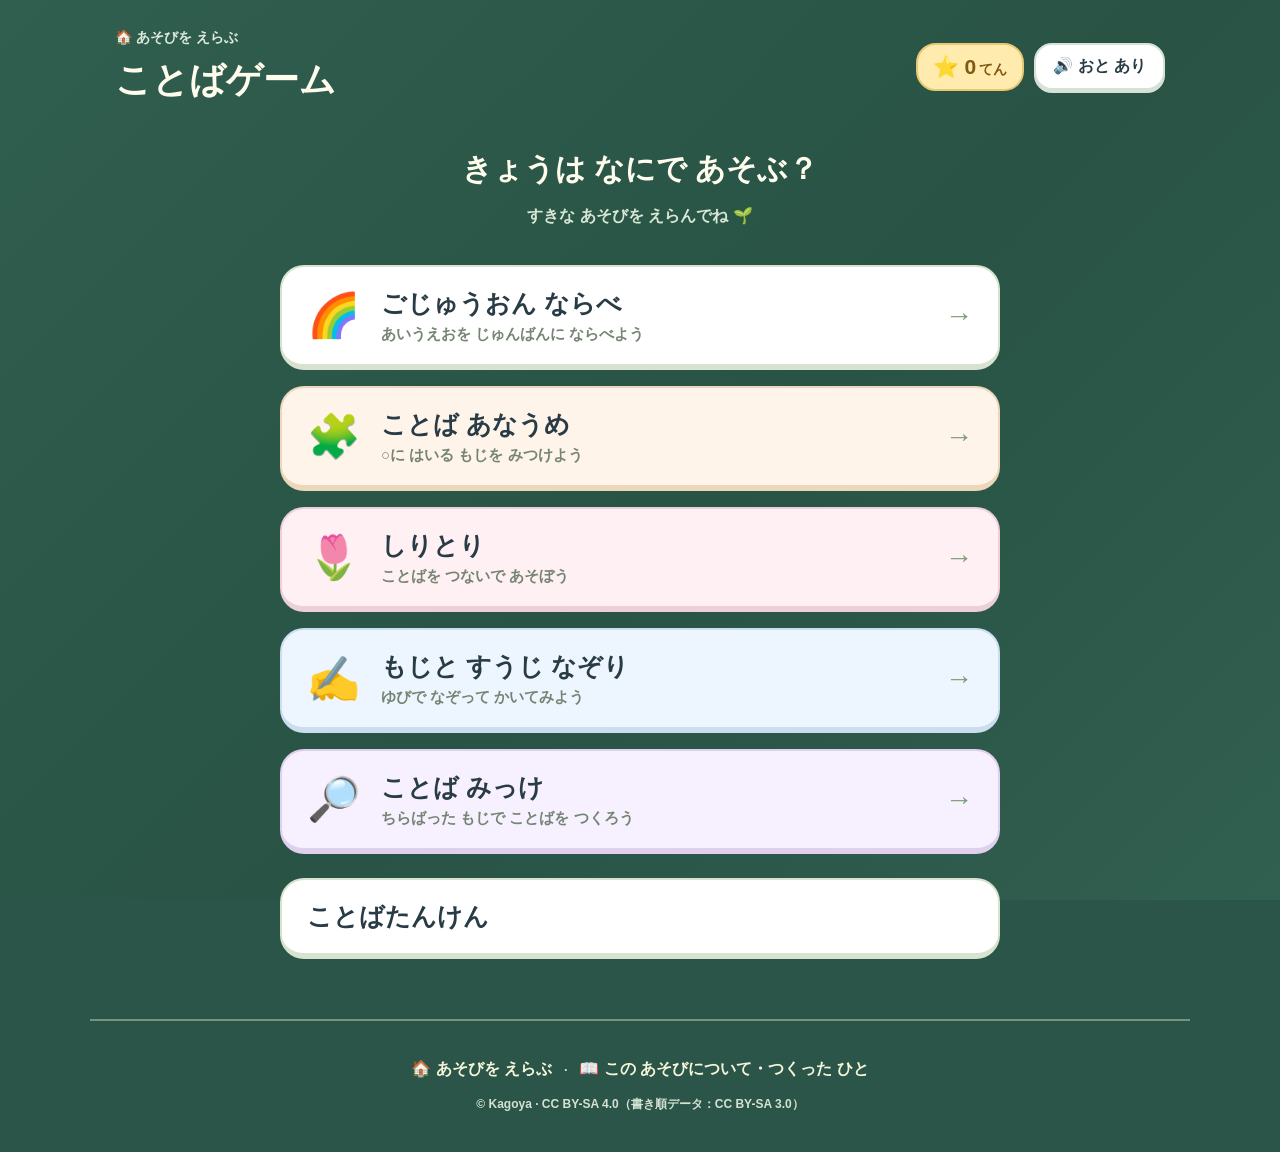
==== index.html @ abea5bef "Highlight matching kana in row game example words" ====
<!doctype html>
<html lang="ja"><meta charset="utf-8"><meta name="viewport" content="width=device-width, initial-scale=1"><title>ことばゲーム</title><link rel="icon" type="image/svg+xml" href="./favicon.svg"><link rel="stylesheet" href="./celebration.css">
<style>
:root{font-family:'Hiragino Maru Gothic ProN','Yu Gothic',sans-serif;color:#293c45;background:#fff9ed;font-weight:700}*{box-sizing:border-box}body{margin:0}button{font:inherit;cursor:pointer;touch-action:manipulation;color:inherit}button:focus-visible{outline:4px solid #ea751a;outline-offset:4px}header{max-width:1100px;margin:auto;padding:24px 25px 12px;display:flex;justify-content:space-between;align-items:center;gap:12px}.brand{font-size:14px;color:#658479}h1{font-size:clamp(23px,4vw,36px);margin:4px 0}button.soft{border:2px solid #d7e2d7;border-radius:18px;background:#fff;padding:11px 17px;box-shadow:0 3px #d7e2d7}main{max-width:1100px;margin:auto;padding:12px 24px 40px}.top{display:flex;align-items:center;justify-content:space-between;gap:12px;margin-bottom:18px}.level-picker{display:flex;align-items:center;gap:10px;flex-wrap:wrap}.level-picker select{font:inherit;background:#fff;border:2px solid #b7d3bd;border-radius:14px;padding:9px;color:#326247;min-height:44px}.badge{background:#e2efe0;border-radius:30px;padding:10px 18px;color:#326247}.help{font-size:15px;color:#697b7c}.play{background:#fff;border:2px solid #e4e8d9;border-radius:28px;padding:22px;box-shadow:0 6px #eee9d9}.goal{display:flex;justify-content:space-between;align-items:center;gap:10px}.goal h2{margin:0;font-size:22px}.dots{display:flex;gap:6px}.dot{height:12px;width:12px;border-radius:50%;background:#e5e9df}.dot.on{background:#389f82}.chain-wrap{position:relative;border-radius:20px;background:#f5f8ef;margin:14px 0}.remaining{position:absolute;inset:0;display:flex;align-items:center;justify-content:center;gap:12px;pointer-events:none;color:#dae5cd}.remaining .number{font-size:116px;line-height:1;font-weight:900}.remaining .caption{font-size:22px}.chain{position:relative;z-index:1;display:flex;gap:12px;min-height:150px;overflow-x:auto;align-items:center;padding:20px 4px}.empty{width:100%;align-self:flex-end;text-align:center;color:#8b9a92;font-size:19px}.mini{box-shadow:0 4px 12px #293c4510;flex:0 0 105px;text-align:center;border:2px solid #8dcbb0;background:#eefaf1;border-radius:18px;padding:12px 4px;animation:pop .28s}.mini span{font-size:42px;display:block}.mini b{font-size:19px}.arrow{color:#8cb49d;font-size:22px}.status{background:#fff0cc;border-radius:16px;padding:14px;text-align:center;min-height:53px;font-size:20px}.status strong{color:#b65c23;font-size:27px}.tools{display:flex;justify-content:center;gap:12px;margin-top:16px;flex-wrap:wrap}.section-title{display:flex;justify-content:space-between;align-items:center;margin:26px 0 15px}.section-title h2{font-size:20px;margin:0}.cards{display:grid;grid-template-columns:repeat(5,1fr);gap:16px}.card{position:relative;border:2px solid #e3dfcc;border-bottom:6px solid #e3dfcc;border-radius:23px;background:#fffdf7;min-height:155px;padding:13px 6px;transition:transform .18s,background .18s}.card:nth-child(3n+2){background:#eef5fc;border-color:#d0dfec}.card:nth-child(3n){background:#fff0e8;border-color:#efd7c9}.card:hover{transform:translateY(-4px)}.card:active{transform:translateY(3px)}.card .picture{display:block;font-size:58px;line-height:1.25;margin-bottom:8px}.word{font-size:24px;letter-spacing:2px}.word em{font-style:normal;color:#b85e2d}.card.used{opacity:.32;transform:scale(.94);border-style:dashed}.card.hint{animation:glow .75s infinite alternate;outline:4px solid #f0b83e}.speaker{position:absolute;right:10px;top:8px;font-size:15px;opacity:.5}footer{text-align:center;color:#75827b;font-size:13px;margin-top:23px;line-height:1.9}dialog{border:0;border-radius:30px;max-width:440px;width:90%;padding:32px;text-align:center;box-shadow:0 20px 80px #183c4540;background:#fffcf3;color:#293c45}dialog::backdrop{background:#243e486b}dialog .big{font-size:76px}dialog h2{font-size:30px}dialog button.primary{background:#369a7a;color:white;border:0;border-bottom:5px solid #24715a;border-radius:20px;padding:16px 32px;font-size:22px}
.shake{animation:shake .3s}.spark{position:fixed;pointer-events:none;z-index:6;font-size:28px;animation:spark .7s forwards}@keyframes pop{from{transform:scale(.5)}to{transform:scale(1)}}@keyframes glow{to{transform:translateY(-5px);box-shadow:0 0 0 7px #ffe09a}}@keyframes shake{25%{transform:translateX(-6px)}75%{transform:translateX(6px)}}@keyframes spark{to{transform:translateY(-85px) scale(1.6);opacity:0}}@media(max-width:640px){header{padding:18px 16px 8px}main{padding:10px 14px 25px}.cards{grid-template-columns:repeat(2,1fr);gap:12px}.card{min-height:140px}.card:last-child:nth-child(odd){grid-column:auto}.help{font-size:13px}.top{align-items:flex-start}.play{padding:16px}.goal h2{font-size:19px}.dots{gap:4px}.dot{width:9px;height:9px}.word{font-size:25px}.section-title{gap:10px}.soft{font-size:14px}h1{font-size:25px}}@media(prefers-reduced-motion:reduce){*,*::before,*::after{animation:none!important;transition:none!important;scroll-behavior:auto!important}}

[hidden]{display:none!important}.game-nav{display:flex;justify-content:center;gap:10px;padding:8px 14px 18px}.game-nav a{font:inherit;text-decoration:none;color:#526858;background:#fff;border:2px solid #d7e2d7;border-radius:18px;padding:12px 18px}.game-nav a[aria-current="page"]{background:#327e66;color:white;border-color:#327e66}.fill-top{display:flex;justify-content:space-between;gap:15px;align-items:center;flex-wrap:wrap;margin-bottom:18px}.picture-stage{margin:auto;text-align:center;max-width:580px;background:#f2f8ef;border-radius:24px;padding:20px}.big-picture{font-size:clamp(100px,24vw,155px);line-height:1.3;display:block}.fill-slots{display:flex;justify-content:center;gap:10px;flex-wrap:wrap;margin:22px 0}.letter-slot{width:72px;height:88px;border:2px solid #d8dfcd;border-bottom:6px solid #d8dfcd;border-radius:17px;display:inline-flex;align-items:center;justify-content:center;font-size:42px;background:#fff}.letter-slot.hole{border:3px dashed #a4bbaa;background:#fffcf3;cursor:pointer}.letter-slot.active{outline:4px solid #edb847;outline-offset:3px;background:#fff2c9}.letter-slot.filled{background:#ddf2e4;border-style:solid;border-color:#71b391;animation:pop .3s}.fill-choices{display:grid;grid-template-columns:repeat(5,1fr);gap:14px;max-width:700px;margin:20px auto}.kana-card{font-size:38px;min-height:82px;background:#fff;border:2px solid #ccdce8;border-bottom:6px solid #ccdce8;border-radius:19px}.kana-card:nth-child(3n){background:#fff0df;border-color:#ecd4b6}.kana-card:disabled{opacity:.25;cursor:default}.fill-title{text-align:center;font-size:20px;margin-top:26px}.flying-letter{position:fixed;pointer-events:none;z-index:15;display:flex;align-items:center;justify-content:center;width:64px;height:76px;font-size:40px;color:#326247;background:#fff0be;border:3px solid #eab946;border-radius:15px;transition:transform .35s ease,opacity .35s}.fill-success .picture-stage{animation:pop .5s}.fill-count{background:#e4efdf;padding:10px 18px;border-radius:30px}.fill-celebrate{font-size:27px;color:#287557}.game-nav a:focus-visible,.letter-slot:focus-visible{outline:4px solid #edb847;outline-offset:4px}@media(max-width:640px){.game-nav a{font-size:15px;padding:11px}.letter-slot{width:54px;height:70px;font-size:33px}.fill-slots{gap:7px}.fill-choices{gap:10px}.kana-card{font-size:33px;min-height:72px}.picture-stage{padding:12px}}

.game-nav{flex-wrap:wrap}.trace-layout{display:flex;align-items:center;justify-content:center;gap:28px;flex-wrap:wrap}.trace-board{width:min(100%,460px);aspect-ratio:1;background:#fffefa;border:4px solid #c3d6bd;border-radius:24px;overflow:hidden;box-shadow:0 6px #e0e8d7;touch-action:none;user-select:none;-webkit-user-select:none}.trace-board svg{display:block;width:100%;height:100%;touch-action:none}.trace-side{max-width:270px;text-align:center}.trace-side h2{font-size:25px}.trace-board .guide{fill:none;stroke:#d9dfd1;stroke-width:5;stroke-linecap:round;stroke-linejoin:round}.trace-board .active-stroke{stroke:#ecd28c}.trace-board .done-stroke{stroke:#359b7c}.trace-drawing{fill:none;stroke:#4b9fc4;stroke-width:4;stroke-linecap:round;stroke-linejoin:round}.trace-start{fill:#efb539;stroke:white;stroke-width:.7}.trace-badge{fill:#765015;font-size:5px;text-anchor:middle;dominant-baseline:central;font-weight:800}.trace-demo{fill:#ec8455;stroke:white;stroke-width:1}.trace-caption{font-size:14px;color:#7c897b;text-align:center;line-height:1.8}.trace-win{animation:pop .4s}.trace-license{margin:20px auto 0;max-width:700px;text-align:center;font-size:12px;color:#798575}.trace-license a{color:inherit}.trace-next{font:inherit;background:#359b7c;border:0;border-bottom:4px solid #246e59;color:white;border-radius:17px;padding:13px 24px}.game-nav a{font-size:17px}@media(max-width:640px){.game-nav{gap:6px}.game-nav a{font-size:13px;padding:10px}.trace-layout{gap:12px}.trace-side{max-width:100%;width:100%}.trace-side h2{margin:4px}.trace-board{max-width:400px}.trace-side .tools{margin-bottom:12px}}
.trace-example{display:block;margin:16px auto 10px;padding:12px 20px;background:#f5f8ee;border:2px solid #e1e8d7;border-radius:20px;min-width:145px;max-width:250px}.trace-example .example-emoji{display:block;font-size:52px;line-height:1.25}.trace-example .example-word{display:block;font-size:23px;margin:7px 0;letter-spacing:2px}.trace-example mark{background:#ffe6a7;color:#a45e1f;border-radius:5px;padding:1px 2px}.trace-example .example-note{font-size:12px;color:#7a887a}.trace-example:hover{background:#eff7e7}
.trace-word-progress{display:flex;justify-content:center;gap:12px;margin:0 0 12px}.trace-word-cell{display:inline-flex;align-items:center;justify-content:center;width:62px;height:68px;border:2px solid #d9dfd1;border-radius:15px;background:#f5f7f0;font-size:35px}.trace-word-cell.current{border:3px solid #e9b33b;background:#fff0c4;box-shadow:0 0 0 3px #fff5db}.trace-word-cell.complete{border-color:#70b89b;background:#dff1e6;color:#27795a}.trace-word-note{text-align:center;color:#657864;margin:8px 0 20px;font-size:16px}
.number-pictures{display:grid;grid-template-columns:repeat(3,1fr);gap:9px;justify-items:center;font-size:35px;line-height:1.2;padding:5px}.number-zero{display:flex;border:2px dashed #d4dfcc;border-radius:15px;height:110px;align-items:center;justify-content:center;color:#a6b29b;font-size:45px}.trace-example:has(.number-pictures){min-width:205px}
.header-controls{display:flex;gap:10px;align-items:center;flex-wrap:wrap;justify-content:flex-end}.total-score{display:inline-block;background:#ffebae;border:2px solid #e9c874;border-radius:20px;padding:10px 15px;white-space:nowrap;color:#805914;font-size:21px}.score-save-note{text-align:center;color:#94622d;font-size:14px;margin:5px 14px}.score-bump{animation:pop .3s}.header-controls button{white-space:nowrap}@media(max-width:640px){.total-score{font-size:17px;padding:8px 12px}.header-controls{gap:7px}}

.total-score{--score-base:21px}.fill-count{--score-base:16px;white-space:nowrap;display:inline-block}.score-unit{font-size:.68em;margin-left:3px}.score-number{display:inline-block;transition:color .35s,text-shadow .35s}.score-century .score-number{color:#aa6907;text-shadow:0 0 5px #fff,0 0 13px #ffd146,0 0 23px #ffd146;animation:score-shine 2s ease-in-out infinite alternate}.score-decade-burst .score-number{animation:score-celebrate .65s ease-in-out}.score-century-burst .score-number{animation:score-celebrate .8s ease-in-out,score-shine .7s ease-in-out 2 alternate;color:#aa6907;text-shadow:0 0 6px #fff,0 0 18px #ffd146}.score-century-burst{box-shadow:0 0 18px #ffc94388}@keyframes score-celebrate{0%,100%{transform:scale(1)}45%{transform:scale(1.15)}}@keyframes score-shine{from{filter:brightness(1);text-shadow:0 0 5px #fff,0 0 10px #ffd146}to{filter:brightness(1.2);text-shadow:0 0 8px #fff,0 0 18px #ffca2f,0 0 25px #ffd146}}@media(max-width:640px){.total-score{--score-base:17px}}@media(prefers-reduced-motion:reduce){.score-number{animation:none!important;transition:none!important}}

.row-board{max-width:470px;margin:20px auto;display:grid;grid-template-columns:minmax(0,1fr) 35px minmax(0,1fr);gap:12px;align-items:start}.row-column{display:grid;gap:12px}.row-column-title{text-align:center;font-size:16px;margin:0 0 4px}.row-card,.row-slot{height:99px;width:100%;border-radius:17px;display:flex;align-items:center;justify-content:center;position:relative;touch-action:none;user-select:none;-webkit-user-select:none}.row-card{border:2px solid #c4d9e6;border-bottom:5px solid #c4d9e6;background:#eef7fe;cursor:grab}.row-card.used{opacity:.19;cursor:default}.row-card:nth-child(3n){background:#fff1e5;border-color:#ead2b8}.row-letter{font-size:42px}.row-picture{font-size:27px;margin-left:12px}.row-slot{border:2px solid #d5ddcf;border-bottom:5px solid #d5ddcf;background:white;cursor:pointer}.row-slot.active{outline:3px solid #edc464;outline-offset:2px}.row-slot.occupied{background:#f3faee}.row-slot.complete{background:#e0f3e5;border-color:#72b894;animation:pop .4s}.row-placeholder{color:#c5cec0;font-size:26px}.row-arrows{padding-top:50px;color:#99b39c;font-size:28px;text-align:center}.row-drag-ghost{position:fixed;z-index:50;pointer-events:none;opacity:.92;width:130px;height:90px;background:#fff1b8;border:3px solid #e7b33f;border-radius:18px;display:flex;align-items:center;justify-content:center;box-shadow:0 9px 25px #243d4630;transform:translate(-50%,-50%)}.row-board .drag-over{outline:4px solid #e8b544;background:#fff6d7}.row-note{font-size:14px;text-align:center;color:#788877;line-height:1.8}.row-complete-title{color:#2a7b5c}@media(max-width:480px){.row-board{gap:8px;grid-template-columns:minmax(0,1fr) 22px minmax(0,1fr)}.row-card,.row-slot{height:85px}.row-letter{font-size:36px}.row-picture{font-size:23px;margin-left:7px}.row-arrows{font-size:23px}.row-column-title{font-size:14px}}

.find-workspace{display:grid;grid-template-columns:minmax(0,1fr) 180px;gap:18px;align-items:center}.find-build{display:flex;align-items:center;justify-content:center;gap:8px;flex-wrap:wrap;min-height:105px;padding:15px;border:2px dashed #b6ccb0;border-radius:22px;background:#f5f9ef}.find-selected{width:57px;height:68px;border:2px solid #e7be65;border-bottom:5px solid #e7be65;background:#fff1cb;border-radius:14px;font-size:34px;animation:pop .2s}.find-empty{color:#7f917c;font-size:18px;text-align:center}.find-result{text-align:center;min-height:130px;border-radius:23px;background:#fff0e5;padding:15px}.find-result-emoji{display:block;font-size:64px;line-height:1.2}.find-result-word{display:block;font-size:23px;margin-top:6px}.find-scatter{display:grid;grid-template-columns:repeat(7,minmax(0,1fr));gap:15px 13px;padding:22px 10px 12px;max-width:850px;margin:auto}.find-tile{font-size:32px;min-height:76px;border:2px solid #cadce6;border-bottom:5px solid #cadce6;border-radius:17px;background:#edf6ff;transform:rotate(var(--tilt));transition:transform .17s,opacity .17s}.find-tile:nth-child(3n){background:#ffeedf;border-color:#ead0b6}.find-tile:nth-child(3n+2){background:#eff7e7;border-color:#cbddba}.find-tile:hover{transform:rotate(0deg) translateY(-4px)}.find-tile.selected{opacity:.22;transform:scale(.88)}.find-tile.consumed{visibility:hidden}.find-album{display:flex;gap:12px;flex-wrap:wrap;justify-content:center;min-height:30px}.find-found{border:2px solid #d2e4c7;border-radius:16px;padding:10px 14px;background:#f4faee;font-size:17px}.find-found span{font-size:27px;display:block}.find-count{text-align:center;color:#6c8569;margin:22px 0 14px}.find-check{background:#389b7d;border:0;border-bottom:5px solid #276e58;color:white;border-radius:18px;padding:13px 27px;font-size:22px}.find-check:disabled{opacity:.4;cursor:default}.find-selected:focus-visible,.find-tile:focus-visible{outline:4px solid #e8b84b;outline-offset:4px}@media(max-width:640px){.find-workspace{grid-template-columns:minmax(0,1fr) 104px;gap:10px}.find-result{min-height:112px;padding:10px}.find-result-emoji{font-size:45px}.find-result-word{font-size:17px}.find-scatter{grid-template-columns:repeat(5,minmax(0,1fr));gap:13px 9px;padding:20px 3px 10px}.find-tile{font-size:29px;min-height:65px;border-radius:14px}.find-selected{width:42px;height:56px;font-size:29px}.find-build{gap:6px;padding:10px}.find-empty{font-size:15px}}
.find-found.mystery{min-width:95px;display:flex;flex-direction:column;align-items:center;justify-content:center;background:#f1f1e9;border-style:dashed}.find-found .find-silhouette{font-size:38px;filter:brightness(0);opacity:.7;user-select:none}.find-found .find-question{font-size:19px;color:#8c9782;margin-top:5px}.find-found.revealed{animation:pop .4s}.find-found{min-width:95px}

.site-footer{max-width:1100px;margin:20px auto 0;padding:25px 20px 35px;border-top:2px solid #e1e7d7;text-align:center}.site-footer a{color:#3b7459;font-size:16px;text-decoration:none;display:inline-block;padding:8px}.site-footer span{font-size:12px}.about-content{max-width:900px;margin:auto;line-height:1.9;font-size:16px;font-weight:500}.about-content ruby rt{font-size:.58em;font-weight:500}.about-content h2{text-align:center;font-size:27px}.about-content h3{margin-top:32px;border-bottom:2px solid #dfe9d5;padding-bottom:9px}.about-content a{color:#2a765b}.about-content h4{font-size:19px;margin:0 0 8px}.about-score{text-align:center;background:#f6f8ec;border-radius:20px;padding:20px;margin:20px 0}.about-score p{margin:9px}.about-score .total-score{--score-base:26px}.about-link{display:inline-block;background:#e8f3e1;border:1px solid #cbdcbf;border-radius:14px;padding:11px 18px;text-decoration:none;font-weight:bold}.about-note{font-size:14px;color:#73846c}.about-games{display:grid;grid-template-columns:1fr 1fr;gap:15px}.about-games article{background:#fafbf5;border:1px solid #dce5d4;border-radius:18px;padding:18px}.about-games p{margin:5px 0}.about-points{color:#2e785b;font-size:14px;font-weight:bold}.about-author{font-size:21px}.catalog-page{max-width:1450px}.catalog-page iframe{display:block;width:100%;height:85vh;min-height:600px;border:1px solid #d9e3d0;border-radius:18px;background:#f6f8f3}@media(max-width:640px){.about-games{grid-template-columns:1fr}.about-content{font-size:15px}.catalog-page{padding:10px 5px}.catalog-page iframe{height:83vh;min-height:500px}.about-score .total-score{--score-base:22px}}

.brand-home{display:inline-block;text-decoration:none;padding:5px 0}.brand-home:hover{text-decoration:underline}.home-intro{text-align:center;padding:12px 0 22px}.home-intro h2{font-size:clamp(23px,4vw,30px);margin:4px}.home-intro p{color:#6c846e}.home-menu{max-width:720px;margin:0 auto;display:flex;flex-direction:column;gap:16px}.home-choice{display:flex;align-items:center;gap:20px;background:#fff;border:2px solid #d7e3cf;border-bottom:6px solid #d7e3cf;border-radius:24px;padding:20px 25px;text-decoration:none;color:#2e4e3d;transition:transform .18s,box-shadow .18s}.home-choice:nth-child(2){background:#fff4e9;border-color:#edd7bc}.home-choice:nth-child(3){background:#fff0f3;border-color:#edcfd8}.home-choice:nth-child(4){background:#edf6ff;border-color:#ccdeee}.home-choice:nth-child(5){background:#f6f0ff;border-color:#dfd0ed}.home-choice:hover{transform:translateY(-3px);box-shadow:0 8px 20px #304d3c12}.home-choice:focus-visible{outline:4px solid #e8b54a;outline-offset:4px}.home-icon{font-size:43px}.home-copy{flex:1}.home-copy strong{display:block;font-size:25px}.home-copy small{display:block;margin-top:5px;font-size:15px;color:#758473}.home-arrow{font-size:28px;color:#7f9b79}@media(max-width:640px){.home-choice{padding:17px 16px;gap:13px;border-radius:20px}.home-icon{font-size:33px}.home-copy strong{font-size:21px}.home-copy small{font-size:13px}.home-menu{gap:13px}}

:root{background:#2b5548;color:#293c45;color-scheme:light}body{min-height:100vh;background:linear-gradient(135deg,#305e4f 0%,#285345 55%,#315f50 100%);background-attachment:fixed}header{color:#fffbed}.brand-home{color:#dcebdd}.current-game-title{margin:5px 0 0;font-size:17px;color:#dcebd9;line-height:1.5}.home-intro{color:#fffbed}.home-intro p{color:#d9e7d5}.site-footer{border-top-color:#739582;color:#d8e6d6}.site-footer a{color:#f5f5d9}.site-footer span{color:#d4e2d3}main>footer{color:#dbe8d8}.help{color:#e1ecdd}.section-title h2,.fill-title,.find-count{color:#f5f5de}.top .level-picker label,.fill-top .level-picker label{color:#eef3e5}.score-save-note{color:#ffe6b6}.trace-license{color:#e0eadd}.trace-license a{color:#f5f5d9}.home-choice,.card,.kana-card,.find-tile,.fill-count,.badge{color:#293c45}.play{box-shadow:0 6px #1e423780}

.row-board{max-width:650px;grid-template-columns:minmax(0,1fr) 30px minmax(0,1.55fr)}.row-picture{font-size:44px;margin-left:10px;line-height:1.1;flex-shrink:0}.row-letter{flex-shrink:0}.row-letter.row-syllable{font-size:32px}.row-slot{justify-content:center;padding:8px;gap:8px}.row-slot .row-letter{font-size:36px}.row-slot .row-letter.row-syllable{font-size:28px}.row-slot .row-picture{margin-left:0;font-size:44px}.row-example-word{font-size:15px;line-height:1.5;color:#37694e;max-width:6em;min-width:0;overflow-wrap:anywhere;text-align:left;animation:pop .25s}.row-slot:has(.row-example-word){background:#eff8ea}.row-drag-ghost .row-picture{font-size:40px}@media(max-width:480px){.row-board{grid-template-columns:minmax(0,1fr) 16px minmax(0,1.6fr);gap:7px}.row-picture{font-size:36px;margin-left:6px}.row-letter.row-syllable{font-size:24px}.row-slot{padding:6px;gap:5px}.row-slot .row-letter{font-size:29px}.row-slot .row-letter.row-syllable{font-size:22px}.row-slot .row-picture{font-size:36px}.row-example-word{font-size:12px;max-width:5.5em;line-height:1.4}}

body{position:relative}#homeStars{position:fixed;inset:0;width:100%;height:100%;z-index:0;pointer-events:none;display:block}body>header,body>main,body>nav,body>.site-footer{position:relative;z-index:1}
header button.soft{color:#293c45}
/* Use the same play area on phones and portrait tablets. */
@media (orientation:portrait) {
  body>header, body>main, body>nav, body>.site-footer {max-width:590px}
  body>header {padding:8px 12px 5px;gap:8px;align-items:center}
  body>header h1 {font-size:clamp(22px,5.5vw,30px);margin:0}
  .brand-home {font-size:13px;padding:3px 0}
  .current-game-title {font-size:13px;margin:0}
  .header-controls {gap:5px;flex-wrap:nowrap}
  .total-score {--score-base:15px;padding:4px 7px}
  .header-controls .soft {padding:4px 7px;min-height:36px;font-size:12px}
  body>main {padding:0 10px 12px}
  .game-nav {display:grid;grid-template-columns:repeat(5,minmax(0,1fr));gap:4px;padding:4px 10px 8px;margin-inline:auto}
  .game-nav a {display:grid;place-items:center;text-align:center;padding:4px 2px;min-height:44px;font-size:11px;line-height:1.25;border-radius:11px;overflow-wrap:anywhere}
  .home-intro {padding:8px 0 10px}
  .home-intro h2 {font-size:22px;margin:0}
  .home-intro p {font-size:14px;margin:4px 0}
  .home-menu {gap:8px}
  .home-choice {min-height:61px;padding:7px 12px;gap:10px;border-radius:15px;border-bottom-width:4px}
  .home-icon {font-size:29px;line-height:1.15}
  .home-copy strong {font-size:17px}
  .home-copy small {font-size:12px;margin:2px 0 0}
  #homePage .home-menu + .home-menu {margin-top:12px!important}
  .site-footer {margin-top:6px;padding:6px 10px 12px}
  .play {padding:9px;border-radius:16px}
  .top,.fill-top {gap:5px;margin:0 0 6px}
  .level-picker {gap:4px 6px;font-size:13px}
  .level-picker select {padding:4px;min-height:36px;max-width:100%;border-radius:9px}
  .badge,.fill-count {padding:4px 7px;font-size:13px}
  .tools {gap:5px;margin:6px 0 0}
  .tools button,.section-title button,#findNew,#traceNext {min-height:44px;padding:4px 7px;font-size:13px;border-radius:10px}
  .status {font-size:14px;min-height:0;margin:5px 0;padding:5px 7px;line-height:1.4}
  .section-title {margin:9px 0 5px;gap:5px}
  .section-title h2,.fill-title,.goal h2,#rowHeading {font-size:17px;margin:0}
  body>main>footer,.trace-caption,.row-note {font-size:12px;line-height:1.45;margin:8px 0}

  #shiriPage .help {display:none}
  .chain {flex-wrap:wrap;justify-content:center;gap:4px;min-height:70px;overflow:visible;padding:4px}
  .chain .mini {flex:0 0 calc((100% - 16px)/5);min-width:0;padding:2px;border-radius:9px}
  .chain .mini span {font-size:24px;line-height:1}
  .chain .mini b {font-size:12px;overflow-wrap:anywhere}
  .chain .arrow {display:none}
  .chain .empty {font-size:14px;padding:8px}
  .remaining .number {font-size:62px}
  #cards {grid-template-columns:repeat(5,minmax(0,1fr));gap:5px}
  #cards .card {min-width:0;min-height:72px;padding:5px 1px 3px;border-radius:11px;border-bottom-width:4px}
  #cards .picture {font-size:clamp(27px,7vw,43px);margin-bottom:2px}
  #cards .word {font-size:clamp(12px,3.1vw,16px);letter-spacing:0;overflow-wrap:anywhere}
  #cards .speaker {font-size:11px;right:3px;top:1px}

  .picture-stage {padding:4px}
  .big-picture {font-size:clamp(76px,21vw,116px);line-height:1.1}
  .fill-slots {gap:4px;margin:7px 0}
  .letter-slot {width:min(13vw,62px);height:54px;font-size:29px;border-radius:11px}
  .fill-title {margin-top:8px}
  .fill-choices {gap:5px;margin:6px auto}
  .kana-card {min-height:50px;font-size:27px;border-radius:11px}

  #tracePage .fill-top .fill-count {display:none}
  .trace-layout {display:grid;grid-template-columns:minmax(0,2.15fr) minmax(0,1fr);gap:7px;align-items:center}
  .trace-board {width:100%;border-radius:13px}
  .trace-side {min-width:0;width:auto;max-width:none}
  .trace-side h2 {font-size:17px;margin:0}
  .trace-side p {font-size:13px;margin:4px 0}
  .trace-side .tools {display:grid;grid-template-columns:1fr;gap:3px}
  .trace-side .tools button {min-height:36px;padding:3px;font-size:12px}
  .trace-example,.trace-example:has(.number-pictures) {width:100%;min-width:0;max-width:none;margin:5px 0;padding:4px;border-radius:11px}
  .trace-example .example-emoji {font-size:33px}
  .trace-example .example-word {font-size:15px;letter-spacing:0;margin:2px 0}
  .trace-example .example-note {font-size:10px;line-height:1.2}
  .trace-word-progress {gap:4px;margin:0 0 4px}
  .trace-word-cell {width:41px;height:42px;font-size:24px;border-radius:9px}
  .trace-word-note {font-size:12px;margin:4px 0}
  .number-pictures {gap:0;font-size:clamp(15px,4vw,25px);padding:0}
  .number-zero {height:40px;font-size:25px}

  .row-board {grid-template-columns:minmax(0,1fr) 14px minmax(0,1.45fr);gap:4px;margin:5px auto}
  .row-column {gap:4px}
  .row-column-title {font-size:13px;margin:0 0 2px}
  .row-card,.row-slot {height:55px;padding:3px;gap:3px;border-radius:10px}
  .row-card .row-letter,.row-slot .row-letter {font-size:27px}
  .row-card .row-letter.row-syllable,.row-slot .row-letter.row-syllable {font-size:21px}
  .row-card .row-picture,.row-slot .row-picture {font-size:28px;margin-left:2px}
  .row-slot .row-word {font-size:12px;overflow-wrap:anywhere}
  .row-arrows {padding-top:26px;font-size:14px}
  #rowHeading {margin-bottom:4px!important}

  #findPage .play {display:grid;gap:4px}
  #findPage .tools {margin:0}
  #findPage .status {margin:0}
  .find-workspace {grid-template-columns:minmax(0,1fr) minmax(58px,24%);gap:4px}
  .find-build {min-height:47px;padding:3px;gap:3px;border-radius:10px}
  .find-selected {width:34px;height:42px;font-size:23px;border-radius:8px}
  .find-result {min-height:47px;padding:3px;border-radius:10px}
  .find-result-emoji {font-size:27px}
  .find-result-word {font-size:13px;margin-top:1px;overflow-wrap:anywhere}
  .find-scatter {grid-template-columns:repeat(7,minmax(0,1fr));gap:4px;padding:8px 2px 3px}
  .find-tile {min-width:0;min-height:44px;padding:1px;font-size:23px;border-radius:9px;border-bottom-width:3px}
  .find-count {font-size:14px;margin:5px 0 3px}
  .find-album {gap:3px}
  .find-found,.find-found.mystery {min-width:43px;min-height:42px;padding:2px 4px;border-radius:8px;font-size:11px}
  .find-found .find-silhouette,.find-found .find-question,.find-found .find-found-emoji {font-size:20px;margin:0}
}
@media(max-width:600px){body.show-score-stars{padding-top:26px}}
.word-art{display:inline-block;width:1em;height:1em;vertical-align:-.12em}
.about-score-actions{display:flex;justify-content:center;align-items:center;gap:12px;flex-wrap:wrap}.about-score-actions button{min-height:44px}.about-score-actions button:disabled{opacity:.55;cursor:default}
.row-example-word mark{color:#b32948;background:transparent;font-weight:800}
</style>
<canvas id="homeStars" hidden aria-hidden="true"></canvas><header><div><a class="brand brand-home" id="brandHome" href="#home">🏠 あそびを えらぶ</a><h1>ことばゲーム</h1><p class="current-game-title" id="currentGameTitle" hidden></p></div><div class="header-controls"><span class="total-score" id="totalScore" role="status" aria-live="polite">⭐ 0てん</span><button class="soft" id="sound" aria-pressed="true">🔊 おと あり</button></div></header><p class="score-save-note" id="scoreSaveNote" hidden role="status">この ぶらうざでは てんすうを ほぞんできないよ</p>
<nav class="game-nav" id="gameNav" aria-label="あそびを えらぶ"><a href="#junban" id="navRow">🌈 ごじゅうおん ならべ</a><a href="#anaume" id="navFill">🧩 ことば あなうめ</a><a href="#shiritori" id="navShiri">🌷 しりとり</a><a href="#nazori" id="navTrace">✍️ もじと すうじ なぞり</a><a href="#mitsuke" id="navFind">🔎 ことば みっけ</a></nav><main id="homePage" hidden><section class="home-intro"><h2>きょうは なにで あそぶ？</h2><p>すきな あそびを えらんでね 🌱</p></section><div class="home-menu"><a class="home-choice" href="#junban"><span class="home-icon" aria-hidden="true">🌈</span><span class="home-copy"><strong>ごじゅうおん ならべ</strong><small>あいうえおを じゅんばんに ならべよう</small></span><span class="home-arrow" aria-hidden="true">→</span></a><a class="home-choice" href="#anaume"><span class="home-icon" aria-hidden="true">🧩</span><span class="home-copy"><strong>ことば あなうめ</strong><small>○に はいる もじを みつけよう</small></span><span class="home-arrow" aria-hidden="true">→</span></a><a class="home-choice" href="#shiritori"><span class="home-icon" aria-hidden="true">🌷</span><span class="home-copy"><strong>しりとり</strong><small>ことばを つないで あそぼう</small></span><span class="home-arrow" aria-hidden="true">→</span></a><a class="home-choice" href="#nazori"><span class="home-icon" aria-hidden="true">✍️</span><span class="home-copy"><strong>もじと すうじ なぞり</strong><small>ゆびで なぞって かいてみよう</small></span><span class="home-arrow" aria-hidden="true">→</span></a><a class="home-choice" href="#mitsuke"><span class="home-icon" aria-hidden="true">🔎</span><span class="home-copy"><strong>ことば みっけ</strong><small>ちらばった もじで ことばを つくろう</small></span><span class="home-arrow" aria-hidden="true">→</span></a></div><section class="home-menu" style="margin-top:24px"><a class="home-choice" href="#tanken-list"><span class="home-copy"><strong>ことばたんけん</strong></span></a></section></main><main id="tankenList" hidden><section class="home-intro"><h2>ことばたんけん</h2><p>すきな ばめんを えらんでね</p></section><section class="home-menu" aria-label="ことばたんけん"><a class="home-choice" href="#tanken"><span class="home-icon" aria-hidden="true">🎒</span><span class="home-copy"><strong>がっこうの したく</strong><small>きいて、えらんで、うごかそう</small></span><span class="home-arrow" aria-hidden="true">→</span></a><a class="home-choice" href="#tanken-kitchen"><span class="home-icon" aria-hidden="true">🥄</span><span class="home-copy"><strong>ごはんの じかん</strong><small>ごはんや おやつの したくを しよう</small></span><span class="home-arrow" aria-hidden="true">→</span></a><a class="home-choice" href="#tanken-home"><span class="home-icon" aria-hidden="true">🧼</span><span class="home-copy"><strong>おうちの したく</strong><small>てを あらって、おもちゃを かたづけよう</small></span><span class="home-arrow" aria-hidden="true">→</span></a><a class="home-choice" href="#tanken-town"><span class="home-icon" aria-hidden="true">🚌</span><span class="home-copy"><strong>まちへ おでかけ</strong><small>のりものや しんごうを さがそう</small></span><span class="home-arrow" aria-hidden="true">→</span></a><a class="home-choice" href="./sound.html"><span class="home-icon" aria-hidden="true">🔊</span><span class="home-copy"><strong>おととことば</strong><small>え と ことばを そろえよう</small></span><span class="home-arrow" aria-hidden="true">→</span></a></section></main><main id="tankenPage" hidden><template id="tankenSource">&lt;!doctype html&gt;
&lt;html lang=&quot;ja&quot;&gt;
&lt;meta charset=&quot;utf-8&quot;&gt;
&lt;meta name=&quot;viewport&quot; content=&quot;width=device-width,initial-scale=1&quot;&gt;
&lt;title&gt;ことばたんけん｜がっこうの したく&lt;/title&gt;
&lt;style&gt;
:root{color-scheme:light;--ink:#17392e;--green:#235547;--lime:#deef93;--paper:#fffaf0}
*{box-sizing:border-box}body{margin:0;background:transparent;color:var(--ink);font:700 clamp(16px,2vw,20px)/1.55 system-ui,sans-serif}
main{max-width:850px;margin:auto;padding:16px}header{display:flex;justify-content:space-between;align-items:center;gap:8px;color:white;flex-wrap:wrap}header a{color:white}h1{color:#fff;margin:12px 0 2px;font-size:clamp(2rem,7vw,3.7rem);line-height:1.15}.sub{color:#e7efbb;margin:0 0 16px}
.panel{background:var(--paper);border-radius:24px;padding:clamp(16px,4vw,30px);border:3px solid #d7e1a5;box-shadow:0 7px #122a24}
h2{margin:10px 0;font-size:clamp(1.35rem,4.5vw,2.05rem)}p{margin:8px 0}
button{cursor:pointer;touch-action:manipulation;font:inherit;color:inherit;border:2px solid var(--green);border-radius:14px;background:white;min-height:48px;padding:8px 13px}
button:focus-visible,a:focus-visible{outline:4px solid #de7800;outline-offset:3px}button:disabled{cursor:default}
.primary{background:var(--lime);box-shadow:0 4px #547046}.top,.actions{display:flex;align-items:center;flex-wrap:wrap;gap:10px}.top{justify-content:space-between}.badge{background:#e4ecd7;padding:4px 12px;border-radius:30px}
progress{width:100%;accent-color:#407856;height:16px}.cards{display:grid;grid-template-columns:repeat(auto-fit,minmax(88px,1fr));gap:8px;margin:14px 0}.card{display:grid;place-items:center;min-height:108px;gap:2px;padding:6px;position:relative}.art{width:70px;height:70px;display:grid;place-items:center;font-size:48px}.art svg{width:100%;height:100%}.art{white-space:nowrap;font-size:clamp(22px,6vw,42px);width:100%;max-width:110px}.demo{font-size:.66em;display:block;width:100%;max-width:72px;text-align:right;animation:drive 3.8s linear infinite}.demo.slow{animation-name:driveSlow}
@keyframes drive{0%,12%{transform:translateX(0)}42%,100%{transform:translateX(-50%)}}
@keyframes driveSlow{0%,12%{transform:translateX(0)}85%,100%{transform:translateX(-50%)}}
@media(prefers-reduced-motion:reduce){.demo.fast::before{content:&#x27;≋&#x27;;color:#49685b}}
.card[aria-pressed=true]{background:#ebf5c1;border:3px solid #39764c}.card[aria-pressed=true]::after{content:&#x27;✓&#x27;;position:absolute;right:5px;top:1px}
.moving{position:fixed;z-index:10;pointer-events:none;margin:0!important}.ok{background:#dff2bf!important}.retry{outline:3px solid #df8b32}.scene{background:#e8f1dc;border:2px dashed #608572;border-radius:16px;text-align:center;padding:9px;margin:10px 0}.scene .art{margin:auto}.scene .items{display:flex;justify-content:center;gap:2px}.scene .items .art{width:45px;height:45px;font-size:32px;margin:0}
#feedback{min-height:2em;margin:10px 0}.celebrate{animation:pop .4s ease-out}@keyframes pop{50%{transform:scale(1.035)}}.soundnote{font-size:.82em}.sample{display:flex;justify-content:center;gap:16px;font-size:clamp(40px,9vw,75px)}footer{color:#e1eadd;font-size:.8em;margin:20px 0} [hidden]{display:none!important}
@media(prefers-reduced-motion:reduce){*{animation:none!important}}

.cards{grid-template-columns:repeat(auto-fit,minmax(min(100%,82px),1fr));gap:8px}
.card{min-width:0;min-height:clamp(116px,20vw,190px)}
.art{width:100%;max-width:176px;height:clamp(86px,19vw,160px);font-size:clamp(50px,12vw,108px)}
.scene .art{width:min(100%,176px)}
.scene .items .art{width:clamp(54px,12vw,85px);height:clamp(54px,12vw,85px);font-size:clamp(42px,9vw,66px)}
.card .art:has(.demo){width:88%}
.demo{font-size:.58em;max-width:100%}
.art.group{font-size:clamp(22px,6vw,60px)}
.moving{width:clamp(86px,19vw,160px)}
.sample{font-size:clamp(48px,12vw,104px)}

html{overflow:hidden}
  .portrait main{padding:6px}
  .portrait h1{font-size:clamp(24px,6vw,32px);margin:5px 0 1px}
  .portrait .sub{margin:0 0 7px}
  .portrait .panel{padding:10px;border-radius:16px}
  .portrait h2{font-size:clamp(19px,4.8vw,25px);margin:5px 0}
  .portrait .top,.portrait .actions{gap:5px}
  .portrait button{min-height:44px;padding:4px 8px}
  .portrait .cards{margin:7px 0;gap:5px}
  .portrait .card{min-height:clamp(92px,22vw,145px);padding:4px}
  .portrait .scene{margin:5px 0;padding:3px}
  .portrait .scene&gt;.art{height:clamp(52px,14vw,85px);font-size:clamp(40px,10vw,65px)}
  .portrait .scene .items .art{width:45px;height:45px;font-size:36px}
  .portrait #feedback{margin:4px 0;min-height:1.5em}
  .portrait footer{margin:10px 0 4px}
&lt;/style&gt;
&lt;main&gt;
&lt;header&gt;&lt;a href=&quot;#tanken-list&quot; target=&quot;_parent&quot; id=&quot;tankenBack&quot;&gt;‹ たんけんの いちらん&lt;/a&gt;&lt;span id=&quot;points&quot; aria-label=&quot;ごうけい てんすう&quot;&gt;&lt;/span&gt;&lt;/header&gt;
&lt;h1&gt;ことばたんけん&lt;/h1&gt;&lt;p class=&quot;sub&quot; id=&quot;stageTitle&quot;&gt;&lt;/p&gt;
&lt;section class=&quot;panel&quot; id=&quot;panel&quot;&gt;
&lt;div id=&quot;intro&quot;&gt;
&lt;div class=&quot;sample&quot; aria-hidden=&quot;true&quot; id=&quot;stageIcons&quot;&gt;&lt;/div&gt;
&lt;h2 id=&quot;stageIntro&quot;&gt;&lt;/h2&gt;
&lt;p&gt;きいて、えらんで、うごかして。さいごは べつの ばめんで ためそう。&lt;/p&gt;
&lt;button class=&quot;primary&quot; id=&quot;start&quot;&gt;はじめる&lt;/button&gt;
&lt;/div&gt;
&lt;div id=&quot;game&quot; hidden&gt;
&lt;div class=&quot;top&quot;&gt;&lt;span id=&quot;chapter&quot; class=&quot;badge&quot;&gt;&lt;/span&gt;&lt;span id=&quot;count&quot;&gt;&lt;/span&gt;&lt;/div&gt;
&lt;progress id=&quot;progress&quot; aria-label=&quot;すすみぐあい&quot;&gt;&lt;/progress&gt;
&lt;h2 id=&quot;prompt&quot; tabindex=&quot;-1&quot;&gt;&lt;/h2&gt;
&lt;div class=&quot;actions&quot;&gt;&lt;button id=&quot;listen&quot;&gt;🔊 もういちど きく&lt;/button&gt;&lt;button id=&quot;hint&quot;&gt;💡 ひんと&lt;/button&gt;&lt;/div&gt;
&lt;p id=&quot;voiceNote&quot; class=&quot;soundnote&quot; role=&quot;status&quot; hidden&gt;おとが でない ときは、もじを よんでね。&lt;/p&gt;
&lt;div id=&quot;scene&quot; class=&quot;scene&quot; hidden&gt;&lt;/div&gt;
&lt;div id=&quot;cards&quot; class=&quot;cards&quot;&gt;&lt;/div&gt;
&lt;p id=&quot;feedback&quot; role=&quot;status&quot; aria-live=&quot;polite&quot;&gt;&lt;/p&gt;
&lt;div class=&quot;actions&quot;&gt;&lt;button id=&quot;check&quot; class=&quot;primary&quot; hidden&gt;これで いい&lt;/button&gt;&lt;button id=&quot;next&quot; class=&quot;primary&quot; hidden&gt;つぎへ →&lt;/button&gt;&lt;/div&gt;
&lt;/div&gt;
&lt;div id=&quot;end&quot; hidden&gt;
&lt;div class=&quot;sample&quot; aria-hidden=&quot;true&quot;&gt;🎉 ⭐ 🎒&lt;/div&gt;
&lt;h2 tabindex=&quot;-1&quot; id=&quot;done&quot;&gt;たんけん くりあ！&lt;/h2&gt;
&lt;p&gt;6つの ことばを、べつの ばめんでも つかえたね。&lt;/p&gt;
&lt;p id=&quot;stageWords&quot;&gt;&lt;/p&gt;
&lt;button id=&quot;again&quot; class=&quot;primary&quot;&gt;もういちど あそぶ&lt;/button&gt;
&lt;/div&gt;
&lt;/section&gt;
&lt;footer&gt;Kagoya · &lt;a style=&quot;color:inherit&quot; href=&quot;https://creativecommons.org/licenses/by-sa/4.0/deed.ja&quot;&gt;CC BY-SA 4.0&lt;/a&gt; · しさくばん&lt;/footer&gt;
&lt;/main&gt;
&lt;script&gt;
&#x27;use strict&#x27;;
const get = id =&gt; document.getElementById(id);
const svg = body =&gt; &#x27;&lt;svg viewBox=&quot;0 0 100 100&quot; aria-hidden=&quot;true&quot;&gt;&#x27; + body + &#x27;&lt;/svg&gt;&#x27;;
const eraser = (fill, band) =&gt; svg(&#x27;&lt;g transform=&quot;rotate(-20 50 50)&quot;&gt;&lt;rect x=&quot;13&quot; y=&quot;28&quot; width=&quot;74&quot; height=&quot;44&quot; rx=&quot;8&quot; fill=&quot;&#x27;+fill+&#x27;&quot; stroke=&quot;#354755&quot; stroke-width=&quot;3&quot;/&gt;&lt;path d=&quot;M48 28h22v44H48z&quot; fill=&quot;&#x27;+band+&#x27;&quot;/&gt;&lt;/g&gt;&#x27;);
const bar = (length, pencil) =&gt; svg(pencil
  ? &#x27;&lt;path d=&quot;M12 44h&#x27;+length+&#x27;l12 6-12 6H12z&quot; fill=&quot;#efb542&quot; stroke=&quot;#654737&quot; stroke-width=&quot;2&quot;/&gt;&lt;path d=&quot;M16 44v12&quot; stroke=&quot;#c74d64&quot; stroke-width=&quot;7&quot;/&gt;&#x27;
  : &#x27;&lt;path d=&quot;M12 54q&#x27;+length/4+&#x27; -18 &#x27;+length/2+&#x27; 0t&#x27;+length/2+&#x27; 0&quot; fill=&quot;none&quot; stroke=&quot;#ac437d&quot; stroke-width=&quot;7&quot; stroke-linecap=&quot;round&quot;/&gt;&#x27;);
const table = (above, shelf) =&gt; svg(&#x27;&lt;path d=&quot;M13 49h74M23 50v37M77 50v37&#x27;+(shelf?&#x27;M23 75h54&#x27;:&#x27;&#x27;)+&#x27;&quot; stroke=&quot;#895632&quot; stroke-width=&quot;6&quot; stroke-linecap=&quot;round&quot;/&gt;&lt;rect x=&quot;37&quot; y=&quot;&#x27;+(above?32:58)+&#x27;&quot; width=&quot;26&quot; height=&quot;13&quot; rx=&quot;2&quot; fill=&quot;&#x27;+(shelf?&#x27;#c47932&#x27;:&#x27;#3979a7&#x27;)+&#x27;&quot; stroke=&quot;#263e45&quot; stroke-width=&quot;2&quot;/&gt;&#x27;);
const bin = (bag, inside) =&gt; svg(&#x27;&lt;path d=&quot;M19 42l8 37h46l8-37z&quot; fill=&quot;&#x27;+(bag?&#x27;#cb7095&#x27;:&#x27;#d89b54&#x27;)+&#x27;&quot; stroke=&quot;#643d34&quot; stroke-width=&quot;3&quot;/&gt;&lt;ellipse cx=&quot;50&quot; cy=&quot;42&quot; rx=&quot;31&quot; ry=&quot;10&quot; fill=&quot;#553b40&quot; stroke=&quot;#643d34&quot; stroke-width=&quot;3&quot;/&gt;&#x27;+(bag?&#x27;&lt;path d=&quot;M34 35q0-28 32 0&quot; fill=&quot;none&quot; stroke=&quot;#8c466d&quot; stroke-width=&quot;4&quot;/&gt;&#x27;:&#x27;&#x27;)+(inside?&#x27;&lt;rect x=&quot;38&quot; y=&quot;35&quot; width=&quot;25&quot; height=&quot;13&quot; rx=&quot;3&quot; fill=&quot;#f8da78&quot;/&gt;&#x27;:&#x27;&#x27;));
const item = (art, name) =&gt; ({art,name});
const shoe=item(&#x27;👟&#x27;,&#x27;くつ&#x27;), boot=item(&#x27;🥾&#x27;,&#x27;くつ&#x27;), hat=item(&#x27;🧢&#x27;,&#x27;ぼうし&#x27;), sock=item(&#x27;🧦&#x27;,&#x27;くつした&#x27;);
const pen=item(&#x27;✏️&#x27;,&#x27;えんぴつ&#x27;), scissors=item(&#x27;✂️&#x27;,&#x27;はさみ&#x27;), book=item(&#x27;📕&#x27;,&#x27;ほん&#x27;);
const bag=item(&#x27;🎒&#x27;,&#x27;かばん&#x27;), note=item(&#x27;📓&#x27;,&#x27;のーと&#x27;), blocks=item(&#x27;🧱&#x27;,&#x27;つみき&#x27;);
const paper=item(&#x27;📄&#x27;,&#x27;かみ&#x27;), crayons=item(&#x27;🖍️&#x27;,&#x27;くれよん&#x27;), ball=item(&#x27;⚽&#x27;,&#x27;ぼーる&#x27;);
const opt = (a,b,c) =&gt; [a,b,c].filter(Boolean);
const schoolQuestions = [
 {word:&#x27;くつ&#x27;, ask:&#x27;くつは どれ？&#x27;, options:opt(shoe,hat,sock), answer:[0], hint:&#x27;そとを あるく とき、あしに はくよ。&#x27;},
 {word:&#x27;けしごむ&#x27;, ask:&#x27;けしごむは どれ？&#x27;, options:opt(item(eraser(&#x27;#fcdfc9&#x27;,&#x27;#507db4&#x27;),&#x27;けしごむ&#x27;),pen,scissors), answer:[0], hint:&#x27;えんぴつで かいた せんを けす どうぐだよ。&#x27;},
 {word:&#x27;いれる&#x27;, ask:&#x27;えんぴつを はこに いれてね。&#x27;, options:opt(item(bin(false,false),&#x27;はこ&#x27;),item(&#x27;🟫&#x27;,&#x27;はこの よこ&#x27;)), answer:[0], hint:&#x27;はこの そとから、はこの なかへ うごかすよ。&#x27;, scene:&#x27;はこへ いどう&#x27;, moving:pen, placed:bin(false,true)},
 {word:&#x27;ながい&#x27;, ask:&#x27;ながい ほうの えんぴつを おしてね。&#x27;, options:opt(item(bar(65,true),&#x27;ながい えんぴつ&#x27;),item(bar(34,true),&#x27;みじかい えんぴつ&#x27;)), answer:[0], hint:&#x27;ひだりの はしを そろえて、みぎの はしを くらべよう。&#x27;, align:true},
 {word:&#x27;うえ&#x27;, ask:&#x27;ほんを つくえの うえに おいてね。&#x27;, options:opt(item(table(true,false),&#x27;つくえの うえ&#x27;),item(table(false,false),&#x27;つくえの した&#x27;)), answer:[0], hint:&#x27;つくえの いたに のる ばしょだよ。&#x27;, scene:&#x27;ほんを おく ばしょ&#x27;, moving:book, useScene:true},
 {word:&#x27;じゅんび&#x27;, ask:&#x27;がっこうへ いく じゅんびを しよう。えんぴつと のーとを えらんでね。&#x27;, options:opt(pen,note,blocks), answer:[0,1], hint:&#x27;これから つかう ものを さきに そろえるよ。&#x27;, scene:&#x27;がっこうの かばん&#x27;, destination:bag, multi:true},
 {word:&#x27;くつ&#x27;, ask:&#x27;あめの ひの げんかんだよ。くつは どれ？&#x27;, options:opt(boot,item(&#x27;☂️&#x27;,&#x27;かさ&#x27;),sock), answer:[0], hint:&#x27;あしに はいて、そとを あるくよ。&#x27;},
 {word:&#x27;けしごむ&#x27;, ask:&#x27;こうさくの つくえだよ。けしごむは どれ？&#x27;, options:opt(item(eraser(&#x27;#add0a2&#x27;,&#x27;#e7a43e&#x27;),&#x27;けしごむ&#x27;),crayons,scissors), answer:[0], hint:&#x27;かいた せんを けす どうぐを さがそう。&#x27;},
 {word:&#x27;いれる&#x27;, ask:&#x27;ほんを かばんに いれてね。&#x27;, options:opt(item(bin(true,false),&#x27;かばん&#x27;),item(&#x27;🟫&#x27;,&#x27;かばんの よこ&#x27;)), answer:[0], hint:&#x27;ほんは かばんの どこへ うごくかな？&#x27;, scene:&#x27;かばんへ いどう&#x27;, moving:book, placed:bin(true,true)},
 {word:&#x27;ながい&#x27;, ask:&#x27;ながい ほうの ひもを おしてね。&#x27;, options:opt(item(bar(70,false),&#x27;ながい ひも&#x27;),item(bar(37,false),&#x27;みじかい ひも&#x27;)), answer:[0], hint:&#x27;ひもの はしを くらべてね。&#x27;, align:true},
 {word:&#x27;うえ&#x27;, ask:&#x27;はこを たなの うえに おいてね。&#x27;, options:opt(item(table(true,true),&#x27;たなの うえ&#x27;),item(table(false,true),&#x27;たなの なか&#x27;)), answer:[0], hint:&#x27;たなの いちばん うえの いたに のせよう。&#x27;, scene:&#x27;はこを おく ばしょ&#x27;, moving:item(&#x27;📦&#x27;,&#x27;はこ&#x27;), useScene:true},
 {word:&#x27;じゅんび&#x27;, ask:&#x27;これから おえかき。じゅんびを しよう。つかう ものを ふたつ えらんでね。&#x27;, options:opt(paper,crayons,ball), answer:[0,1], hint:&#x27;えを かく ものと、えを かく ところが いるよ。&#x27;, scene:&#x27;おえかきの つくえ&#x27;, multi:true}
];
const art = (picture,name) =&gt; item(picture,name);
const choice=(word,ask,options,hint,extra={})=&gt;({word,ask,options,hint,answer:[0],...extra});
const collect=(word,ask,options,hint,scene,destination)=&gt;choice(word,ask,options,hint,{multi:true,answer:[0,1],scene,destination});
const scenePair=(inside,icon)=&gt;{
 const thing=&#x27;&lt;text x=&quot;&#x27;+(inside?50:85)+&#x27;&quot; y=&quot;&#x27;+(inside?64:91)+&#x27;&quot; text-anchor=&quot;middle&quot; font-size=&quot;25&quot;&gt;&#x27;+icon+&#x27;&lt;/text&gt;&#x27;;
 return svg(&#x27;&lt;rect x=&quot;15&quot; y=&quot;24&quot; width=&quot;58&quot; height=&quot;52&quot; rx=&quot;8&quot; fill=&quot;#d9ba82&quot; stroke=&quot;#6e4a29&quot; stroke-width=&quot;5&quot;/&gt;&#x27;+thing);
};
const size=(icon,large)=&gt;svg(&#x27;&lt;text x=&quot;50&quot; y=&quot;67&quot; text-anchor=&quot;middle&quot; font-size=&quot;&#x27;+(large?66:34)+&#x27;&quot;&gt;&#x27;+icon+&#x27;&lt;/text&gt;&#x27;);
const lid=(open,kind)=&gt;svg(&#x27;&lt;rect x=&quot;24&quot; y=&quot;52&quot; width=&quot;52&quot; height=&quot;32&quot; rx=&quot;7&quot; fill=&quot;&#x27;+(kind===&#x27;pot&#x27;?&#x27;#7fa8c1&#x27;:&#x27;#d8a06a&#x27;)+&#x27;&quot; stroke=&quot;#4d4546&quot; stroke-width=&quot;4&quot;/&gt;&lt;path d=&quot;&#x27;+(open?&#x27;M25 49L70 26&#x27;:&#x27;M23 51H77&#x27;)+&#x27;&quot; stroke=&quot;#4d4546&quot; stroke-width=&quot;7&quot; stroke-linecap=&quot;round&quot;/&gt;&#x27;);
const motion=(icon,action)=&gt;&#x27;&lt;span class=&quot;demo &#x27;+action+&#x27;&quot;&gt;&#x27;+icon+&#x27;&lt;/span&gt;&#x27;;
const cup=art(&#x27;🥛&#x27;,&#x27;こっぷ&#x27;), mug=art(&#x27;☕&#x27;,&#x27;こっぷ&#x27;), plate=art(&#x27;🍽️&#x27;,&#x27;おさら&#x27;), spoon=art(&#x27;🥄&#x27;,&#x27;すぷーん&#x27;), fork=art(&#x27;🍴&#x27;,&#x27;ふぉーく&#x27;);
const towel=art(svg(&#x27;&lt;rect x=&quot;18&quot; y=&quot;23&quot; width=&quot;65&quot; height=&quot;55&quot; rx=&quot;5&quot; fill=&quot;#7dbcd1&quot; stroke=&quot;#305963&quot; stroke-width=&quot;4&quot;/&gt;&lt;path d=&quot;M22 66h57M22 71h57&quot; stroke=&quot;#edfbff&quot; stroke-width=&quot;3&quot;/&gt;&#x27;),&#x27;たおる&#x27;);
const soap=art(&#x27;🧼&#x27;,&#x27;せっけん&#x27;), brush=art(&quot;&lt;svg class=\&quot;word-art\&quot; viewBox=\&quot;0 0 64 64\&quot; aria-hidden=\&quot;true\&quot; focusable=\&quot;false\&quot;&gt;&lt;path d=\&quot;m9 52 28-26 15-5\&quot; fill=\&quot;none\&quot; stroke=\&quot;#ec6d89\&quot; stroke-width=\&quot;9\&quot; stroke-linecap=\&quot;round\&quot;/&gt;&lt;path d=\&quot;m38 22-4-9m10 7-4-9m10 7-4-9m10 7-4-9\&quot; stroke=\&quot;#4caeb4\&quot; stroke-width=\&quot;4\&quot; stroke-linecap=\&quot;round\&quot;/&gt;&lt;/svg&gt;&quot;,&#x27;はぶらし&#x27;);
const bus=art(&#x27;🚌&#x27;,&#x27;ばす&#x27;), bus2=art(&#x27;🚍&#x27;,&#x27;ばす&#x27;), train=art(&#x27;🚃&#x27;,&#x27;でんしゃ&#x27;), car=art(&#x27;🚗&#x27;,&#x27;くるま&#x27;), bike=art(&#x27;🚲&#x27;,&#x27;じてんしゃ&#x27;);
const apple=art(&#x27;🍎&#x27;,&#x27;りんご&#x27;), banana=art(&#x27;🍌&#x27;,&#x27;ばなな&#x27;), rice=art(&#x27;🍙&#x27;,&#x27;おにぎり&#x27;), bagPic=art(&#x27;🛍️&#x27;,&#x27;ふくろ&#x27;);
const stageSets={
 &#x27;tanken-kitchen&#x27;:{title:&#x27;ごはんの じかん&#x27;,intro:&#x27;ごはんの したくを しよう！&#x27;,icons:&#x27;🥛 🥄 🍙&#x27;,questions:[
 choice(&#x27;こっぷ&#x27;,&#x27;こっぷは どれ？&#x27;,[cup,plate,spoon],&#x27;のみものを いれる うつわだよ。&#x27;),
 choice(&#x27;すぷーん&#x27;,&#x27;すぷーんは どれ？&#x27;,[spoon,fork,plate],&#x27;すーぷを すくう どうぐだよ。&#x27;),
 choice(&#x27;おおきい&#x27;,&#x27;おおきい ほうの おさらを おしてね。&#x27;,[art(size(&#x27;🍽️&#x27;,true),&#x27;おおきい おさら&#x27;),art(size(&#x27;🍽️&#x27;,false),&#x27;ちいさい おさら&#x27;)],&#x27;ふたつの えの おおきさを くらべてね。&#x27;),
 choice(&#x27;あける&#x27;,&#x27;なべの ふたを あけてね。&#x27;,[art(lid(true,&#x27;pot&#x27;),&#x27;ふたを あける&#x27;),art(lid(false,&#x27;pot&#x27;),&#x27;ふたを しめる&#x27;)],&#x27;ふたを うえに うごかすよ。&#x27;,{scene:&#x27;なべの ふた&#x27;,moving:art(lid(false,&#x27;pot&#x27;),&#x27;とじた なべ&#x27;),useScene:true}),
 choice(&#x27;なか&#x27;,&#x27;はこの なかに ある おにぎりは どっち？&#x27;,[art(scenePair(true,&#x27;🍙&#x27;),&#x27;はこの なか&#x27;),art(scenePair(false,&#x27;🍙&#x27;),&#x27;はこの そと&#x27;)],&#x27;はこの ふちで かこまれた ところだよ。&#x27;),
 collect(&#x27;ふたつ&#x27;,&#x27;りんごを ふたつ えらんでね。&#x27;,[apple,apple,banana],&#x27;りんごを、ひとつ、もう ひとつ。&#x27;,&#x27;おやつの おさら&#x27;,plate),
 choice(&#x27;こっぷ&#x27;,&#x27;おちゃを のむよ。こっぷは どれ？&#x27;,[mug,art(&#x27;🥣&#x27;,&#x27;おわん&#x27;),fork],&#x27;くちを つけて のめる うつわだよ。&#x27;),
 choice(&#x27;すぷーん&#x27;,&#x27;よーぐるとを すくおう。すぷーんは どれ？&#x27;,[spoon,art(&#x27;🥢&#x27;,&#x27;はし&#x27;),cup],&#x27;さきが すこし くぼんで いるよ。&#x27;),
 choice(&#x27;おおきい&#x27;,&#x27;おおきい ほうの りんごを おしてね。&#x27;,[art(size(&#x27;🍎&#x27;,true),&#x27;おおきい りんご&#x27;),art(size(&#x27;🍎&#x27;,false),&#x27;ちいさい りんご&#x27;)],&#x27;おなじ りんごの えを くらべてね。&#x27;),
 choice(&#x27;あける&#x27;,&#x27;おべんとうの はこを あけてね。&#x27;,[art(lid(true,&#x27;box&#x27;),&#x27;ふたを あける&#x27;),art(lid(false,&#x27;box&#x27;),&#x27;ふたを しめる&#x27;)],&#x27;ふたを もちあげると なかが みえるよ。&#x27;,{scene:&#x27;おべんとうの はこ&#x27;,moving:art(lid(false,&#x27;box&#x27;),&#x27;とじた はこ&#x27;),useScene:true}),
 choice(&#x27;なか&#x27;,&#x27;おやつの はこの なかに ある りんごは どっち？&#x27;,[art(scenePair(true,&#x27;🍎&#x27;),&#x27;はこの なか&#x27;),art(scenePair(false,&#x27;🍎&#x27;),&#x27;はこの そと&#x27;)],&#x27;りんごが はこの ふちより うちがわに ある えを さがそう。&#x27;),
 collect(&#x27;ふたつ&#x27;,&#x27;おべんとうに おにぎりを ふたつ いれよう。&#x27;,[rice,rice,banana],&#x27;おにぎりだけを ふたつ えらぶよ。&#x27;,&#x27;おべんとう&#x27;,bagPic)
 ]},
 &#x27;tanken-home&#x27;:{title:&#x27;おうちの したく&#x27;,intro:&#x27;おうちで できることを さがそう！&#x27;,icons:&#x27;🪥 🧼 🧸&#x27;,questions:[
 choice(&#x27;はぶらし&#x27;,&#x27;はぶらしは どれ？&#x27;,[brush,soap,towel],&#x27;はを みがく ときに つかうよ。&#x27;),
 choice(&#x27;たおる&#x27;,&#x27;たおるは どれ？&#x27;,[towel,brush,soap],&#x27;ぬれた てを ふく ときに つかうよ。&#x27;),
 choice(&#x27;あらう&#x27;,&#x27;てを あらっているのは どっち？&#x27;,[art(&#x27;🚰 🫧 🤲&#x27;,&#x27;みずと あわで てを あらう&#x27;),art(&#x27;📖 🤲&#x27;,&#x27;ほんを もつ&#x27;)],&#x27;みずと あわで てを きれいに するよ。&#x27;),
 choice(&#x27;しめる&#x27;,&#x27;はこの ふたを しめてね。&#x27;,[art(lid(false,&#x27;box&#x27;),&#x27;ふたを しめる&#x27;),art(lid(true,&#x27;box&#x27;),&#x27;ふたを あける&#x27;)],&#x27;ふたを したに うごかすよ。&#x27;,{scene:&#x27;あいている はこ&#x27;,moving:art(lid(true,&#x27;box&#x27;),&#x27;あいた はこ&#x27;),useScene:true}),
 choice(&#x27;そと&#x27;,&#x27;はこの そとに ある くまは どっち？&#x27;,[art(scenePair(false,&#x27;🧸&#x27;),&#x27;はこの そと&#x27;),art(scenePair(true,&#x27;🧸&#x27;),&#x27;はこの なか&#x27;)],&#x27;はこの ふちより うちがわには いないよ。&#x27;),
 collect(&#x27;かたづける&#x27;,&#x27;あそび おわったよ。つみきと くまを はこに もどそう。&#x27;,[blocks,art(&#x27;🧸&#x27;,&#x27;くま&#x27;),soap],&#x27;つかった おもちゃを もとの ばしょへ もどすよ。&#x27;,&#x27;おもちゃの はこ&#x27;,art(&#x27;📦&#x27;,&#x27;はこ&#x27;)),
 choice(&#x27;はぶらし&#x27;,&#x27;ねる まえに はを みがくよ。はぶらしは どれ？&#x27;,[art(svg(&#x27;&lt;path d=&quot;M18 73L68 29&quot; stroke=&quot;#a23f78&quot; stroke-width=&quot;12&quot; stroke-linecap=&quot;round&quot;/&gt;&lt;path d=&quot;M56 26l14-12m-8 18l15-12m-9 19l15-12&quot; stroke=&quot;#3496a1&quot; stroke-width=&quot;5&quot;/&gt;&#x27;),&#x27;はぶらし&#x27;),spoon,pen],&#x27;さきに みじかい けが ならんで いるよ。&#x27;),
 choice(&#x27;たおる&#x27;,&#x27;おふろから でたよ。たおるは どれ？&#x27;,[art(svg(&#x27;&lt;rect x=&quot;19&quot; y=&quot;32&quot; width=&quot;61&quot; height=&quot;40&quot; rx=&quot;5&quot; fill=&quot;#ec9f91&quot; stroke=&quot;#824654&quot; stroke-width=&quot;4&quot;/&gt;&lt;path d=&quot;M32 33v38M38 33v38&quot; stroke=&quot;white&quot; stroke-width=&quot;3&quot;/&gt;&#x27;),&#x27;たおる&#x27;),sock,soap],&#x27;からだの みずを ふく ぬのだよ。&#x27;),
 choice(&#x27;あらう&#x27;,&#x27;りんごを あらっているのは どっち？&#x27;,[art(&#x27;🚰 💧 🍎&#x27;,&#x27;みずで りんごを あらう&#x27;),art(&#x27;🍽️ 🍎&#x27;,&#x27;りんごを おさらに おく&#x27;)],&#x27;みずで りんごを きれいに しているよ。&#x27;),
 choice(&#x27;しめる&#x27;,&#x27;なべの ふたを しめてね。&#x27;,[art(lid(false,&#x27;pot&#x27;),&#x27;ふたを しめる&#x27;),art(lid(true,&#x27;pot&#x27;),&#x27;ふたを あける&#x27;)],&#x27;ふたを のせて、あいている ところを ふさぐよ。&#x27;,{scene:&#x27;あいている なべ&#x27;,moving:art(lid(true,&#x27;pot&#x27;),&#x27;あいた なべ&#x27;),useScene:true}),
 choice(&#x27;そと&#x27;,&#x27;はこの そとに ある ぼーるは どっち？&#x27;,[art(scenePair(false,&#x27;⚽&#x27;),&#x27;はこの そと&#x27;),art(scenePair(true,&#x27;⚽&#x27;),&#x27;はこの なか&#x27;)],&#x27;はこの かこいから でている ほうだよ。&#x27;),
 collect(&#x27;かたづける&#x27;,&#x27;おえかきが おわったよ。かみと くれよんを もとの はこへ もどそう。&#x27;,[paper,crayons,ball],&#x27;さっき つかった ものを もとの ばしょに もどすよ。&#x27;,&#x27;おえかきの はこ&#x27;,art(&#x27;📦&#x27;,&#x27;はこ&#x27;))
 ]},
 &#x27;tanken-town&#x27;:{title:&#x27;まちへ おでかけ&#x27;,intro:&#x27;まちの のりものや ばしょを さがそう！&#x27;,icons:&#x27;🚌 🚲 🚦&#x27;,questions:[
 choice(&#x27;ばす&#x27;,&#x27;ばすは どれ？&#x27;,[bus,train,bike],&#x27;どうろを はしる、おおぜいが のれる のりものだよ。&#x27;),
 choice(&#x27;じてんしゃ&#x27;,&#x27;じてんしゃは どれ？&#x27;,[bike,bus,car],&#x27;ぺだるを あしで こいで すすむよ。&#x27;),
 choice(&#x27;しんごう&#x27;,&#x27;しんごうは どれ？&#x27;,[art(&#x27;🚦&#x27;,&#x27;しんごう&#x27;),art(&#x27;🪧&#x27;,&#x27;かんばん&#x27;),car],&#x27;あか、きいろ、あおの ひかりで しらせるよ。&#x27;),
 choice(&#x27;はやい&#x27;,&#x27;はやい ほうの くるまを おしてね。&#x27;,[art(motion(&#x27;🚗&#x27;,&#x27;fast&#x27;),&#x27;はやい くるま&#x27;),art(motion(&#x27;🚗&#x27;,&#x27;slow&#x27;),&#x27;おそい くるま&#x27;)],&#x27;おなじ じかんに たくさん すすむ ほうだよ。&#x27;),
 choice(&#x27;となり&#x27;,&#x27;くるまの となりに じてんしゃを おいてね。&#x27;,[art(&#x27;🚗🚲&#x27;,&#x27;くるまの すぐ よこ&#x27;),art(&#x27;🚗 🌳 🚲&#x27;,&#x27;きの むこう&#x27;)],&#x27;あいだに なにも ない、すぐ よこだよ。&#x27;,{scene:&#x27;じてんしゃを おく ばしょ&#x27;,moving:bike,useScene:true}),
 choice(&#x27;わたす&#x27;,&#x27;きっぷを かかりの ひとに わたしてね。&#x27;,[art(&#x27;🤲 🎫&#x27;,&#x27;かかりの ひとの て&#x27;),art(&#x27;🪑&#x27;,&#x27;いすの うえ&#x27;)],&#x27;じぶんが もっている ものを、あいての てへ うつすよ。&#x27;,{scene:&#x27;きっぷを わたそう&#x27;,moving:art(&#x27;🎫&#x27;,&#x27;きっぷ&#x27;),useScene:true,placed:&#x27;🙋 🎫&#x27;}),
 choice(&#x27;ばす&#x27;,&#x27;のりばに ついたよ。ばすは どれ？&#x27;,[bus2,art(&#x27;🚕&#x27;,&#x27;たくしー&#x27;),art(&#x27;🚒&#x27;,&#x27;しょうぼうしゃ&#x27;)],&#x27;まどが たくさん ある のりものだよ。&#x27;),
 choice(&#x27;じてんしゃ&#x27;,&#x27;こうえんへ いくよ。じてんしゃは どれ？&#x27;,[art(svg(&#x27;&lt;g fill=&quot;none&quot; stroke=&quot;#305963&quot; stroke-width=&quot;4&quot;&gt;&lt;circle cx=&quot;23&quot; cy=&quot;65&quot; r=&quot;16&quot;/&gt;&lt;circle cx=&quot;76&quot; cy=&quot;65&quot; r=&quot;16&quot;/&gt;&lt;path d=&quot;M23 65l17-28 15 28H23m17-28h24l12 28M60 29h10l6 36M33 32h15&quot;/&gt;&lt;/g&gt;&#x27;),&#x27;じてんしゃ&#x27;),art(&#x27;🛴&#x27;,&#x27;きっくぼーど&#x27;),car],&#x27;おおきな しゃりんが ふたつ あって、ぺだるで こぐよ。&#x27;),
 choice(&#x27;しんごう&#x27;,&#x27;どうろの そばで しんごうを さがそう。&#x27;,[art(svg(&#x27;&lt;rect x=&quot;5&quot; y=&quot;32&quot; width=&quot;90&quot; height=&quot;36&quot; rx=&quot;12&quot; fill=&quot;#384650&quot;/&gt;&lt;circle cx=&quot;25&quot; cy=&quot;50&quot; r=&quot;10&quot; fill=&quot;#59c8b8&quot;/&gt;&lt;circle cx=&quot;50&quot; cy=&quot;50&quot; r=&quot;10&quot; fill=&quot;#f5cf47&quot;/&gt;&lt;circle cx=&quot;75&quot; cy=&quot;50&quot; r=&quot;10&quot; fill=&quot;#e56c62&quot;/&gt;&#x27;),&#x27;よこむきの しんごう&#x27;),art(&#x27;🚏&#x27;,&#x27;ばすてい&#x27;),art(&#x27;🏠&#x27;,&#x27;いえ&#x27;)],&#x27;よこに ならんだ しんごうも あるよ。&#x27;),
 choice(&#x27;はやい&#x27;,&#x27;はやい ほうの でんしゃを おしてね。&#x27;,[art(motion(&#x27;🚃&#x27;,&#x27;fast&#x27;),&#x27;はやい でんしゃ&#x27;),art(motion(&#x27;🚃&#x27;,&#x27;slow&#x27;),&#x27;おそい でんしゃ&#x27;)],&#x27;いっしょに うごき はじめるよ。さきに つくのは どっち？&#x27;),
 choice(&#x27;となり&#x27;,&#x27;きの となりに くまを おいてね。&#x27;,[art(&#x27;🌳🧸&#x27;,&#x27;きの すぐ よこ&#x27;),art(&#x27;🌳 🪑 🧸&#x27;,&#x27;いすの むこう&#x27;)],&#x27;きの すぐ よこに くまを おこう。&#x27;,{scene:&#x27;くまを おく ばしょ&#x27;,moving:art(&#x27;🧸&#x27;,&#x27;くま&#x27;),useScene:true}),
 choice(&#x27;わたす&#x27;,&#x27;こうえんで ともだちに ぼーるを わたしてね。&#x27;,[art(&#x27;🤲 ⚽&#x27;,&#x27;ともだちの て&#x27;),art(&#x27;🧺&#x27;,&#x27;かごの なか&#x27;)],&#x27;ともだちの てに ぼーるを うつそう。&#x27;,{scene:&#x27;ぼーるを わたそう&#x27;,moving:ball,useScene:true,placed:&#x27;🙋 ⚽&#x27;})
 ]}
};

const stage=stageSets[parent.location.hash.slice(1)]||{
 title:&#x27;がっこうの したく&#x27;,intro:&#x27;がっこうへ いく したくを しよう！&#x27;,icons:&#x27;🎒 ✏️ 👟&#x27;,questions:schoolQuestions
};
const questions=stage.questions;
get(&#x27;stageTitle&#x27;).textContent=stage.title;
get(&#x27;stageIntro&#x27;).textContent=stage.intro;
get(&#x27;stageIcons&#x27;).textContent=stage.icons;
get(&#x27;stageWords&#x27;).textContent=[...new Set(questions.map(q=&gt;q.word))].join(&#x27;・&#x27;);
let index=0,solved=false,selected=new Set(),audio,voiceRequest=0;
function score(){return parent.kotobaTankenScore.get()}
function showScore(){get(&#x27;points&#x27;).textContent=score()+&#x27; てん&#x27;}
function addPoint(){parent.kotobaTankenScore.add();showScore()}
function say(message){
 const request=++voiceRequest;
 get(&#x27;voiceNote&#x27;).hidden=true;
 if(!(&#x27;speechSynthesis&#x27; in window)||!(&#x27;SpeechSynthesisUtterance&#x27; in window)){get(&#x27;voiceNote&#x27;).hidden=false;return}
 speechSynthesis.cancel();
 const utterance=new SpeechSynthesisUtterance(message.replaceAll(&#x27; &#x27;,&#x27;、&#x27;));
 utterance.lang=&#x27;ja-JP&#x27;;utterance.rate=.86;
 const voice=speechSynthesis.getVoices().find(v=&gt;/^ja\b/i.test(v.lang));
 if(voice)utterance.voice=voice;
 utterance.onerror=()=&gt;{if(request===voiceRequest)get(&#x27;voiceNote&#x27;).hidden=false};
 speechSynthesis.speak(utterance);
}
function chime(win){
 const Audio=window.AudioContext||window.webkitAudioContext;if(!Audio)return;
 try{
  audio ||= new Audio();audio.resume().catch(()=&gt;{});
  const now=audio.currentTime;
  (win?[523,659,784,1047]:[659,880]).forEach((note,i)=&gt;{
   const osc=audio.createOscillator(), volume=audio.createGain(), t=now+i*.13;
   osc.frequency.value=note;volume.gain.setValueAtTime(.07,t);
   volume.gain.exponentialRampToValueAtTime(.001,t+.24);
   osc.connect(volume).connect(audio.destination);osc.start(t);osc.stop(t+.25);
  });
 }catch{}
}
function artwork(mark){
 const group=!mark.includes(&#x27;&lt;&#x27;)&amp;&amp;(mark.match(/\p{Extended_Pictographic}/gu)||[]).length&gt;1;
 return &#x27;&lt;span class=&quot;art&#x27;+(group?&#x27; group&#x27;:&#x27;&#x27;)+&#x27;&quot; aria-hidden=&quot;true&quot;&gt;&#x27;+mark+&#x27;&lt;/span&gt;&#x27;;
}
function shuffle(list){const copy=[...list];for(let i=copy.length-1;i&gt;0;i--){const j=Math.floor(Math.random()*(i+1));[copy[i],copy[j]]=[copy[j],copy[i]]}return copy}
function drawScene(q){
 const scene=get(&#x27;scene&#x27;);scene.hidden=!q.scene;
 if(!q.scene)return;
 let content=&#x27;&#x27;;
 if(q.multi){
  content=(q.destination?artwork(q.destination.art):&#x27;&#x27;)+&#x27;&lt;div class=&quot;items&quot;&gt;&#x27;+[...selected].map(i=&gt;artwork(q.options[i].art)).join(&#x27;&#x27;)+&#x27;&lt;/div&gt;&#x27;;
 }else{
  content=artwork(solved?(q.placed||q.options[q.answer[0]].art):q.moving.art);
 }
 scene.innerHTML=content+&#x27;&lt;span&gt;&#x27;+q.scene+&#x27;&lt;/span&gt;&#x27;;
}
function draw(){
 const q=questions[index];
 solved=false;selected.clear();
 get(&#x27;chapter&#x27;).textContent=index&gt;=6?&#x27;べつの ばめんで ためす&#x27;:q.scene?&#x27;きいて うごかす&#x27;:&#x27;きいて えらぶ&#x27;;
 get(&#x27;count&#x27;).textContent=(index+1)+&#x27; / &#x27;+questions.length;
 get(&#x27;progress&#x27;).max=questions.length;get(&#x27;progress&#x27;).value=index;
 get(&#x27;prompt&#x27;).textContent=q.ask;get(&#x27;feedback&#x27;).textContent=&#x27;&#x27;;
 get(&#x27;next&#x27;).hidden=true;get(&#x27;check&#x27;).hidden=!q.multi;get(&#x27;check&#x27;).disabled=true;
 get(&#x27;hint&#x27;).hidden=false;drawScene(q);
 const cards=get(&#x27;cards&#x27;);cards.replaceChildren();
 for(const optionIndex of shuffle(q.options.map((_,i)=&gt;i))){
  const option=q.options[optionIndex], button=document.createElement(&#x27;button&#x27;);
  button.className=&#x27;card&#x27;;button.dataset.option=optionIndex;
  button.innerHTML=artwork(option.art);
  const hideName=!q.moving||q.useScene;
  if(!hideName)button.insertAdjacentText(&#x27;beforeend&#x27;,option.name);
  button.setAttribute(&#x27;aria-label&#x27;,option.name);
  if(q.multi)button.setAttribute(&#x27;aria-pressed&#x27;,&#x27;false&#x27;);
  button.onclick=()=&gt;{
   if(solved)return;
   if(q.multi){
    if(selected.has(optionIndex))selected.delete(optionIndex);else selected.add(optionIndex);
    button.setAttribute(&#x27;aria-pressed&#x27;,String(selected.has(optionIndex)));
    get(&#x27;check&#x27;).disabled=!selected.size;get(&#x27;feedback&#x27;).textContent=&#x27;&#x27;;drawScene(q);
   }else{
    selected.clear();selected.add(optionIndex);checkAnswer(q);
   }
  };
  cards.append(button);
 }
 get(&#x27;prompt&#x27;).focus();say(q.ask);
}
function checkAnswer(q){
 if(solved)return;
 const cards=[...get(&#x27;cards&#x27;).children];
 cards.forEach(card=&gt;card.classList.remove(&#x27;retry&#x27;));
 if(selected.size!==q.answer.length||!q.answer.every(i=&gt;selected.has(i))){
  get(&#x27;feedback&#x27;).textContent=&#x27;もういちど ためそう。&#x27;;
  cards.filter(card=&gt;selected.has(Number(card.dataset.option))).forEach(card=&gt;card.classList.add(&#x27;retry&#x27;));
  return;
 }
 const scene=get(&#x27;scene&#x27;);
 const from=q.moving&amp;&amp;scene.querySelector(&#x27;.art&#x27;)?.getBoundingClientRect();
 const to=cards.find(card=&gt;Number(card.dataset.option)===q.answer[0]).querySelector(&#x27;.art&#x27;).getBoundingClientRect();
 solved=true;addPoint();chime(index===questions.length-1);drawScene(q);parent.kotobaTankenScore.celebrate();
 if(from&amp;&amp;!matchMedia(&#x27;(prefers-reduced-motion: reduce)&#x27;).matches){
  const holder=document.createElement(&#x27;div&#x27;);
  holder.innerHTML=artwork(q.moving.art);
  const moving=holder.firstElementChild;
  moving.classList.add(&#x27;moving&#x27;);
  moving.style.left=from.left+&#x27;px&#x27;;moving.style.top=from.top+&#x27;px&#x27;;
  document.body.append(moving);
  moving.animate([{transform:&#x27;translate(0,0)&#x27;},{transform:&#x27;translate(&#x27;+(to.left-from.left)+&#x27;px,&#x27;+(to.top-from.top)+&#x27;px) scale(.55)&#x27;,opacity:0}],{duration:380,easing:&#x27;ease-in-out&#x27;}).finished.then(()=&gt;moving.remove(),()=&gt;moving.remove());
 }
 get(&#x27;progress&#x27;).value=index+1;get(&#x27;check&#x27;).hidden=true;get(&#x27;hint&#x27;).hidden=true;
 for(const card of cards){
  if(selected.has(Number(card.dataset.option)))card.classList.add(&#x27;ok&#x27;);
  card.disabled=true;
 }
 get(&#x27;feedback&#x27;).textContent=&#x27;せいかい！ 「&#x27;+q.word+&#x27;」 ＋1てん&#x27;;
 get(&#x27;next&#x27;).textContent=index===questions.length-1?&#x27;おしまい →&#x27;:&#x27;つぎへ →&#x27;;
 get(&#x27;next&#x27;).hidden=false;get(&#x27;next&#x27;).focus();
 get(&#x27;panel&#x27;).animate?.([{transform:&#x27;scale(1)&#x27;},{transform:&#x27;scale(1.018)&#x27;},{transform:&#x27;scale(1)&#x27;}],{duration:350*(!matchMedia(&#x27;(prefers-reduced-motion: reduce)&#x27;).matches)});
}
function start(){
 index=0;get(&#x27;intro&#x27;).hidden=true;get(&#x27;end&#x27;).hidden=true;get(&#x27;game&#x27;).hidden=false;draw();
}
get(&#x27;tankenBack&#x27;).onclick=event=&gt;{event.preventDefault();parent.location.hash=&#x27;#tanken-list&#x27;};
get(&#x27;start&#x27;).onclick=start;get(&#x27;again&#x27;).onclick=start;
get(&#x27;listen&#x27;).onclick=()=&gt;say(questions[index].ask);
get(&#x27;hint&#x27;).onclick=()=&gt;{const q=questions[index];get(&#x27;feedback&#x27;).textContent=q.hint;say(q.hint)};
get(&#x27;check&#x27;).onclick=()=&gt;checkAnswer(questions[index]);
get(&#x27;next&#x27;).onclick=()=&gt;{
 if(!solved)return;
 if(++index&lt;questions.length){draw();return}
 get(&#x27;game&#x27;).hidden=true;get(&#x27;end&#x27;).hidden=false;get(&#x27;done&#x27;).focus();say(&#x27;たんけん くりあ。よく できたね。&#x27;);
};
window.addEventListener(&#x27;pageshow&#x27;,showScore);
// The stage follows the outer screen, since its own height changes with each question.
const screenOrientation=parent.matchMedia(&#x27;(orientation: portrait)&#x27;);
const syncOrientation=()=&gt;document.documentElement.classList.toggle(&#x27;portrait&#x27;,screenOrientation.matches);
screenOrientation.addEventListener(&#x27;change&#x27;,syncOrientation);
window.addEventListener(&#x27;pagehide&#x27;,()=&gt;screenOrientation.removeEventListener(&#x27;change&#x27;,syncOrientation),{once:true});
syncOrientation();
const stageMain=document.querySelector(&#x27;main&#x27;);
let resizeFrame=0;
const resize=()=&gt;{
 resizeFrame=0;
 const height=Math.ceil(stageMain.getBoundingClientRect().height)+&#x27;px&#x27;;
 if(frameElement&amp;&amp;frameElement.style.height!==height)frameElement.style.height=height;
};
new ResizeObserver(()=&gt;{
 if(!resizeFrame)resizeFrame=requestAnimationFrame(resize);
}).observe(stageMain);
resize();
showScore();
&lt;/script&gt;
&lt;/html&gt;
</template><iframe id="tankenFrame" title="ことばたんけん" style="display:block;width:100%;height:650px;border:0;border-radius:20px"></iframe></main><main id="shiriPage"><div class="top"><div class="level-picker"><span class="badge" id="level"></span><label for="difficulty">ながさ</label><select id="difficulty" aria-label="つなげる ながさ"></select></div><span class="help">えを おすと よんでくれるよ</span></div><section class="play"><div class="goal"><h2 id="goal"></h2><div id="dots" class="dots" aria-hidden="true"></div></div><div class="chain-wrap"><div class="remaining" aria-hidden="true"><span class="caption">あと</span><span class="number" id="remainingNumber">3</span><span class="caption">まい</span></div><div class="chain" id="chain" aria-label="つないだ ことば"></div></div><div class="status" id="status" role="status" aria-live="polite"></div><div class="tools"><button class="soft" id="undo">↶ ひとつ もどす</button><button class="soft" id="hint">💡 ひんと</button><button class="soft" id="listen">👂 つなげて きく</button></div></section><div class="section-title"><h2>すきな えを おしてね</h2><button class="soft" id="new">🔄 べつの もんだい</button></div><div id="cards" class="cards"></div><footer>おなじ もじを つなごう。「ん」で おわると おしまい。<br>ちいさい「ゃ・ゅ・ょ・っ」は おおきい もじで つなぐよ。<br>🔈 こえが でない ときは おとの せっていを みてね。</footer></main>

<main id="fillPage" hidden>
<div class="fill-top"><div class="level-picker"><label for="holesCount">あいている もじ</label><select id="holesCount"><option value="1">ひとつ</option><option value="2">ふたつ</option><option value="mix">いろいろ</option></select></div><span class="fill-count" id="fillCount">⭐ 0てん</span></div>
<section class="play" id="fillPlay"><div class="picture-stage"><span class="big-picture" id="fillPicture" role="img" aria-label="この えの なまえは なあに"></span></div><div class="fill-slots" id="fillSlots" aria-label="ことばを つくろう"></div><div class="status" id="fillStatus" role="status" aria-live="polite">○に はいる もじを えらんでね</div><div class="tools"><button class="soft" id="fillHint">👂 ひんとで きく</button><button class="soft" id="fillSkip">🔄 べつの もんだい</button><button class="soft" id="fillNext" hidden>🌟 つぎの もんだい</button></div></section>
<h2 class="fill-title">いれたい ○を おしてから もじを えらぼう</h2><div class="fill-choices" id="fillChoices" aria-label="えらぶ ひらがな"></div><footer>もじを おすと ○へ とんでいくよ。<br>もじを ひっぱって ○に いれることも できるよ。</footer>
</main>

<main id="tracePage" hidden><div class="fill-top"><div class="level-picker"><label for="traceMode">れんしゅう</label><select id="traceMode"><option value="letter">ひともじ</option><option value="word">ことば</option><option value="number">すうじ</option></select><label for="traceWordLength" id="traceWordLengthLabel" hidden>もじの かず</label><select id="traceWordLength" hidden><option value="mix">に〜よんもじ</option><option value="2">に もじ</option><option value="3">さんもじ</option><option value="4">よんもじ</option></select><label for="traceOrder">じゅんばん</label><select id="traceOrder"><option value="ordered">ごじゅうおん</option><option value="random">らんだむ</option></select><label for="traceHints">かきじゅんの ひんと</label><select id="traceHints"><option value="on">あり</option><option value="off">なし</option></select><label for="traceChar" id="traceCharLabel">もじ</label><select id="traceChar" aria-label="れんしゅうする もじ"></select></div><span class="fill-count" id="traceScore">⭐ 0てん</span></div>
<section class="play"><div id="traceWordProgress" class="trace-word-progress" hidden aria-label="ことばの すすみぐあい"></div><p class="trace-word-note" id="traceWordNote" hidden></p><div class="trace-layout"><div class="trace-board" id="traceBoard"><svg id="traceSvg" viewBox="0 0 109 109" role="img" aria-label="ひらがなを なぞる わく"><path d="M54.5 0V109M0 54.5H109" stroke="#d9e1d2" stroke-width=".45" stroke-dasharray="2 2"/><g id="traceGuides"></g><path id="traceDrawing" class="trace-drawing"/><g id="traceMarker"></g><circle id="traceDemo" class="trace-demo" r="3" visibility="hidden"/></svg></div><div class="trace-side"><h2 id="traceHeading"></h2><p id="traceStep"></p><button class="trace-example" id="traceExample"><span class="example-emoji" id="traceExampleEmoji" aria-hidden="true"></span><span class="example-word" id="traceExampleWord"></span><span class="example-note">👂 おすと よむよ</span></button><div class="tools"><button class="soft" id="traceListen">👂 よみを きく</button><button class="soft" id="traceShow">👆 おてほん</button><button class="soft" id="traceReset">↶ はじめから</button></div><button id="traceNext" class="trace-next" hidden>つぎの もじへ →</button></div></div><p class="status" id="traceStatus" role="status" aria-live="polite">きいろの まるから なぞろう</p><p class="trace-caption" id="traceCaption">きいろの まるから ゆっくり なぞってね。<br>ひとつの せんを かいたら ゆびを はなそう。</p></section>
<details class="trace-license"><summary>おとなのかたへ・でえたの こと</summary><p>書き順データ：KanjiVG © Ulrich Apel（CC BY-SA 3.0）。SVGの筆線を抽出して表示・判定に利用しています。筆線データとその加工物は同ライセンスです。<a href="https://kanjivg.tagaini.net/" target="_blank" rel="noopener">KanjiVG</a> · <a href="https://creativecommons.org/licenses/by-sa/3.0/" target="_blank" rel="noopener">CC BY-SA 3.0</a></p><p>なぞりの判定はお手本の線・方向・順序に沿っているかを確認する練習用の判定です。筆圧や、とめ・はね・はらいの美しさは採点しません。</p></details></main>

<main id="rowPage" hidden><div class="fill-top"><div class="level-picker"><label for="rowGroup">ならべる ぎょう</label><select id="rowGroup"></select></div><span class="badge" id="rowAward">🌟 できたら ＋5てん</span></div><section class="play"><h2 id="rowHeading" style="text-align:center;margin:0 0 12px"></h2><div class="status" id="rowStatus" role="status" aria-live="polite">うえから じゅんばんに ならべよう</div><div class="row-board" id="rowBoard"><div><h3 class="row-column-title">もじの かあど</h3><div class="row-column" id="rowCards"></div></div><div class="row-arrows" aria-hidden="true">→<br>→<br>→</div><div><h3 class="row-column-title">ここへ ならべよう ↓</h3><div class="row-column" id="rowSlots"></div></div></div><div class="tools"><button class="soft" id="rowRead">👂 じゅんばんを きく</button><button class="soft" id="rowReset">🔄 もういちど</button><button class="trace-next" id="rowNext" hidden>つぎの ぎょうへ →</button></div><p class="row-note">かあどを ひっぱって しろい しかくへ いれよう。<br>しかくを おしてから かあどを おしても いれられるよ。<br>いれた かあどを おすと もとに もどせるよ。</p></section><footer>ごまい ならべたら ＋5てん。<br>さんまい ならべたら ＋3てん！</footer></main>

<main id="findPage" hidden><div class="fill-top"><span class="badge">🌟 できた ことばの もじすうが てんすうに なるよ</span><button class="soft" id="findNew">🔄 あたらしい もじ</button></div><section class="play"><div class="find-workspace" id="findWorkspace"><div class="find-build" id="findBuild" aria-label="ならべた もじ"></div><div class="find-result" id="findResult"><span class="find-result-emoji" id="findEmoji">🔎</span><span class="find-result-word" id="findWord">なにが できるかな</span></div></div><div class="tools"><button class="soft" id="findUndo">↶ ひとつ もどす</button><button class="soft" id="findClear">↶ ぜんぶ もどす</button><button class="find-check" id="findCheck">できた！</button><button class="soft" id="findHint">💡 ひんと</button></div><p class="status" id="findStatus" role="status" aria-live="polite">もじを あつめて ことばを つくろう</p></section><div class="find-scatter" id="findScatter" aria-label="ちらばった もじの かあど"></div><h2 class="find-count" id="findCount">みつけた ことば</h2><div class="find-album" id="findAlbum"></div><footer>かあどを つかう じゅんばんに おしてね。<br>ならべた もじを おすと もどせるよ。<br>もじの かあどは なんどでも つかえるよ。<br>この あそびが しっている ことばを みつけてね。</footer></main>

<main id="aboutPage" hidden><section class="play about-content"><h2>この遊びについて</h2><p>「ことばゲーム」は、文字や言葉に親しみながら遊べるゲーム集です。五十音の並び、言葉の組み立て、しりとり、なぞり書きなどに加え、身近な場面で言葉の意味を考える「ことばたんけん」を用意しています。</p><div class="about-score"><p>これまでの合計点</p><div class="about-score-actions"><span class="total-score" id="aboutScore">⭐ 0てん</span><button type="button" class="soft" id="resetScore" disabled>点数をリセット（大人向け）</button></div><p id="resetScoreStatus" role="status" hidden></p><p>5つの文字ゲームの得点は共通です。次に遊ぶときも、保存された得点から続けられます。</p></div><a class="about-link" href="#ichiran">📚 言葉と絵の一覧を見る →</a><p class="about-note">ことばの検索・ゲーム別の絞り込みができます。</p><h3>遊び方</h3><div class="about-games"><article><h4><a href="#junban">🌈 五十音並べ</a></h4><p>ばらばらになった文字カードを、五十音の順番に並べます。</p><p class="about-points">5枚のクリアで＋5点、3枚のクリアで＋3点。</p></article><article><h4><a href="#anaume">🧩 言葉の穴埋め</a></h4><p>絵を見て、空欄に入るひらがなを選びます。ヒントでは読み方を音声で確認できます。</p><p class="about-points">空欄が1つなら＋1点、2つなら＋2点。</p></article><article><h4><a href="#shiritori">🌷 しりとり</a></h4><p>絵と言葉のカードをつないで、しりとりを完成させます。指定された数までつながるとクリアです。</p><p class="about-points">クリア時につないだ言葉の数だけ加点。</p></article><article><h4><a href="#nazori">✍️ 文字と数字のなぞり書き</a></h4><p>文字・言葉・数字を、書き順に沿って指でなぞります。書き順のヒントも選べます。</p><p class="about-points">1文字・数字は＋1点。言葉はすべて書けると文字数に応じて加点。</p></article><article><h4><a href="#mitsuke">🔎 言葉見つけ</a></h4><p>散らばった文字を選んで言葉を作ります。影になった絵は、言葉を見つけると色が付きます。ヒントは5段階です。</p><p class="about-points">見つけた言葉の文字数だけ加点。</p></article><article><h4><a href="#tanken-list">🎒 ことばたんけん</a></h4><p>学校の支度、食事、家の中、街へのお出かけなど、身近な場面で音声や指示を聞き、絵や物を選んだり動かしたりして遊びます。文字を読むだけでなく、言葉の意味と実際の行動を結び付けることを目指しています。</p><p class="about-points">場面を選び、指示を聞いて取り組めます。文字ゲームとは別の体験型の遊びです。</p></article><article><h4><a href="./sound.html">🔊 おととことば</a></h4><p>「ことばたんけん」の遊びの一つです。動物、乗り物、自然、家庭、楽器などのカテゴリから選び、8組16枚のカードで絵と言葉の対応を学びます。カードをめくるたびに、その絵や言葉に対応する効果音が鳴ります。</p><p class="about-points">各セットは8組で完成。</p></article></div><h3>作者・ライセンス</h3><p class="about-author">作者：<strong>Kagoya</strong></p><p>© Kagoya。このゲームのオリジナル部分（説明文・画面構成・独自に作成した内容など）は、<a href="https://creativecommons.org/licenses/by-sa/4.0/deed.ja" target="_blank" rel="noopener license">CC BY-SA 4.0（表示–継承 4.0 国際）</a>で提供します。<ruby>第三者<rt>だいさんしゃ</rt></ruby>の素材には、それぞれのライセンスが<ruby>適用<rt>てきよう</rt></ruby>されます。</p><p>作者「Kagoya」の表示、ライセンスへのリンク、変更した場合の変更内容の明示を行うことで、<ruby>複製<rt>ふくせい</rt></ruby>・配布・<ruby>改変<rt>かいへん</rt></ruby>・商用利用ができます。追加の法的・技術的な制限をかけることはできません。詳しい条件はリンク先をご覧ください。</p><p><strong><ruby>継承<rt>けいしょう</rt></ruby>（ShareAlike）とコピーレフト：</strong>この作品のオリジナル部分を改変・加工して配布する場合は、CC BY-SA 4.0の条件に従い、同じ、または認められた<ruby>互換<rt>ごかん</rt></ruby>ライセンスで公開してください。利用・改変・再配布の自由を次の人にも引き継ぐ仕組みです。</p><h4>書き順データ・絵・音声について</h4><p>ひらがなの<ruby>筆線<rt>ひっせん</rt></ruby>は <a href="https://kanjivg.tagaini.net/" target="_blank" rel="noopener">KanjiVG</a>（© Ulrich Apel）を使用し、SVGから<ruby>筆線<rt>ひっせん</rt></ruby>を<ruby>抽出<rt>ちゅうしゅつ</rt></ruby>して表示・判定用に加工しています。この<ruby>筆線<rt>ひっせん</rt></ruby>データとその加工物は <a href="https://creativecommons.org/licenses/by-sa/3.0/deed.ja" target="_blank" rel="noopener">CC BY-SA 3.0（表示–継承）</a>です。再配布・改変時は作者表示と継承条件などを守ってください。</p><p>絵には端末・ブラウザの絵文字と、ゲーム用に作成したイラストを使います。絵文字の字形や音声エンジンなど、<ruby>第三者<rt>だいさんしゃ</rt></ruby>の<ruby>権利<rt>けんり</rt></ruby>があるものはKagoyaのCC BY-SAの対象に含みません。</p><h4>「おととことば」の効果音</h4>
<p>動物の鳴き声、乗り物の音、川のせせらぎ、身近な道具や楽器の音など、録音された効果音を使っています。主に<a href="https://www.haradaeigo.com/senseitool/sfx/" target="_blank" rel="noopener">原田英語「英語の先生の玉手箱」の効果音集</a>の配布音源を使用しています。「うし」と「うま」の音源はFreesoundから取得し、「うま」は録音の一部を切り出しています。</p>
<p>音素材のライセンスは出典一覧に記載の<a href="https://creativecommons.org/publicdomain/zero/1.0/deed.ja" target="_blank" rel="noopener">CC0 1.0</a>です。ゲームでは軽く再生できるよう、モノラルのMP3に変換しています。</p>
<p><a href="https://github.com/kagoya/kotobagame/blob/main/assets/sounds/CREDITS.md" target="_blank" rel="noopener">音素材ごとの録音者・原音・ライセンスを見る →</a></p>
<h3>点数の保存</h3><p>点数はこのブラウザ内に自動保存します。同じブラウザ・同じURLまたは保存場所で開くと引き継がれます。ブラウザのデータを消した場合や、別の端末・ブラウザを使った場合は引き継がれません。</p><p><a class="about-link" href="#home">🏠 遊びを選ぶ →</a></p></section></main>
<main id="catalogPage" hidden class="catalog-page"><p><a class="about-link" href="#about">← この あそびについて</a></p><iframe id="catalogFrame" title="5つのゲームのことばと絵の一覧。検索・ゲーム別の絞り込み付き" sandbox="allow-scripts allow-modals" srcdoc="&lt;!doctype html&gt;&lt;html lang=&quot;ja&quot;&gt;&lt;meta charset=&quot;utf-8&quot;&gt;&lt;meta name=&quot;viewport&quot; content=&quot;width=device-width, initial-scale=1&quot;&gt;&lt;title&gt;5つのゲーム：ことばと絵の一覧&lt;/title&gt;&lt;style&gt;
*{box-sizing:border-box}body{font-family:&#x27;Yu Gothic&#x27;,&#x27;Hiragino Kaku Gothic ProN&#x27;,sans-serif;margin:0;color:#293c45;background:#f6f8f3;line-height:1.6}main{max-width:1450px;margin:auto;padding:28px 24px 55px}h1{font-size:28px;margin:0 0 10px}p{margin:8px 0}.lead{color:#5e7469}.summary{display:grid;grid-template-columns:repeat(5,1fr);gap:12px;margin:22px 0}.summary div{padding:14px;background:white;border:1px solid #dce5d6;border-radius:15px}.summary b{font-size:27px;color:#28795e;display:block}.summary span{font-size:14px}.notes{background:#fff5d9;border:1px solid #efdeaa;padding:15px 19px;border-radius:15px;font-size:14px;margin:18px 0}.controls{display:flex;gap:12px;align-items:center;flex-wrap:wrap;margin:22px 0 12px}input,select,button{font:inherit;border:1px solid #bdcec0;border-radius:10px;background:white;padding:10px 13px;color:inherit}input{min-width:250px}button{cursor:pointer}.count{color:#55745e;font-weight:bold}.table-wrap{background:white;border:1px solid #dce5d6;border-radius:14px;overflow:auto}table{width:100%;border-collapse:collapse;min-width:1000px}th{text-align:left;background:#e7f0e2;color:#355e48;padding:14px 10px;font-size:14px;white-space:nowrap}td{border-top:1px solid #e4eade;padding:12px 10px;vertical-align:middle;font-size:14px}tbody tr:nth-child(even){background:#fafcf7}td.id{color:#84917f;width:48px}.emoji{font-family:&#x27;Apple Color Emoji&#x27;,&#x27;Segoe UI Emoji&#x27;,&#x27;Noto Color Emoji&#x27;,sans-serif;font-size:35px;text-align:center;width:75px}.word{font-size:19px;font-weight:bold;white-space:nowrap;min-width:145px}.yes{color:#2a8a67}.off{color:#c4cdc0}small{display:block;color:#61745e;font-size:12px;max-width:210px;line-height:1.6;margin-top:3px}[hidden]{display:none!important}footer{font-size:12px;color:#7b8878;margin-top:20px}@media(max-width:700px){main{padding:18px 12px}h1{font-size:23px}.summary{grid-template-columns:repeat(2,1fr)}input{min-width:0;width:100%}}@media print{body{background:white}main{padding:0}.controls{display:none}.table-wrap{overflow:visible;border:0}table{min-width:0}th,td{font-size:10px;padding:6px}.word{font-size:13px;min-width:0}.emoji{font-size:25px}small{font-size:9px}thead{display:table-header-group}tr{break-inside:avoid}h1{font-size:21px}.summary{gap:4px}.summary b{font-size:20px}.summary span{font-size:11px}}
.word-art{width:1em;height:1em;vertical-align:-.12em}&lt;/style&gt;&lt;main&gt;&lt;h1&gt;5つのゲーム：ことばと絵の一覧&lt;/h1&gt;&lt;p class=&quot;lead&quot;&gt;現在のゲームに登録され、実際に登場する可能性があることば・表現を抽出しました。重複をまとめて &lt;b&gt;225件&lt;/b&gt;です。&lt;/p&gt;&lt;div class=&quot;summary&quot;&gt;&lt;div&gt;&lt;b&gt;44&lt;/b&gt;&lt;span&gt;しりとり&lt;/span&gt;&lt;/div&gt;&lt;div&gt;&lt;b&gt;49&lt;/b&gt;&lt;span&gt;ことばの あなうめ&lt;/span&gt;&lt;/div&gt;&lt;div&gt;&lt;b&gt;189&lt;/b&gt;&lt;span&gt;もじと すうじ なぞり&lt;/span&gt;&lt;/div&gt;&lt;div&gt;&lt;b&gt;215&lt;/b&gt;&lt;span&gt;ごじゅうおん ならべ&lt;/span&gt;&lt;/div&gt;&lt;div&gt;&lt;b&gt;179&lt;/b&gt;&lt;span&gt;ことば みつけ&lt;/span&gt;&lt;/div&gt;&lt;/div&gt;&lt;div class=&quot;notes&quot;&gt;&lt;p&gt;&lt;b&gt;一覧の見方&lt;/b&gt;　●＝そのゲームで使われます。「例の文字」は、絵とことばが表示される練習対象の文字です。&lt;/p&gt;&lt;p&gt;件数は各ゲーム内の重複を除いた数です。複数のゲームで共通のことばがあるため、各ゲームの件数を足しても全体の件数にはなりません。「りんごを たべる」などの短い表現も含みます。&lt;/p&gt;&lt;p&gt;数字モードは、1〜9では数字と同じ個数の「🍎 りんご」を表示します。0は絵を出さず、空の枠と「ひとつも ないね」を表示します。&lt;/p&gt;&lt;p&gt;絵は現在のゲームと同じ絵文字やイラストです。端末によって見た目が変わり、同じ絵文字を複数のことばに使っている場合があります。この一覧では、確認のため現在の対応をそのまま掲載しています。&lt;/p&gt;&lt;/div&gt;&lt;div class=&quot;controls&quot;&gt;&lt;label&gt;ことばを検索 &lt;input id=&quot;search&quot; type=&quot;search&quot; placeholder=&quot;例：あ、すし、りんご&quot;&gt;&lt;/label&gt;&lt;label&gt;ゲーム &lt;select id=&quot;game&quot;&gt;&lt;option value=&quot;&quot;&gt;すべて&lt;/option&gt;&lt;option value=&quot;0&quot;&gt;しりとり&lt;/option&gt;&lt;option value=&quot;1&quot;&gt;ことばの あなうめ&lt;/option&gt;&lt;option value=&quot;2&quot;&gt;もじと すうじ なぞり&lt;/option&gt;&lt;option value=&quot;3&quot;&gt;ごじゅうおん ならべ&lt;/option&gt;&lt;option value=&quot;4&quot;&gt;ことば みつけ&lt;/option&gt;&lt;/select&gt;&lt;/label&gt;&lt;span class=&quot;count&quot; id=&quot;count&quot;&gt;225件を表示&lt;/span&gt;&lt;button onclick=&quot;window.print()&quot;&gt;印刷する&lt;/button&gt;&lt;/div&gt;&lt;div class=&quot;table-wrap&quot;&gt;&lt;table&gt;&lt;thead&gt;&lt;tr&gt;&lt;th&gt;No.&lt;/th&gt;&lt;th&gt;絵&lt;/th&gt;&lt;th&gt;ことば・表現&lt;/th&gt;&lt;th&gt;しりとり&lt;/th&gt;&lt;th&gt;ことばの あなうめ&lt;/th&gt;&lt;th&gt;もじと すうじ なぞり&lt;/th&gt;&lt;th&gt;ごじゅうおん ならべ&lt;/th&gt;&lt;th&gt;ことば みつけ&lt;/th&gt;&lt;/tr&gt;&lt;/thead&gt;&lt;tbody&gt;&lt;tr data-word=&quot;あかちゃん&quot; data-games=&quot;2,3,4&quot;&gt;&lt;td class=&quot;id&quot;&gt;1&lt;/td&gt;&lt;td class=&quot;emoji&quot;&gt;👶&lt;/td&gt;&lt;td class=&quot;word&quot;&gt;あかちゃん&lt;/td&gt;&lt;td class=&quot;off&quot;&gt;—&lt;/td&gt;&lt;td class=&quot;off&quot;&gt;—&lt;/td&gt;&lt;td&gt;&lt;span class=&quot;yes&quot;&gt;●&lt;/span&gt;&lt;small&gt;例の文字：あ・か・ち・ん&lt;/small&gt;&lt;/td&gt;&lt;td&gt;&lt;span class=&quot;yes&quot;&gt;●&lt;/span&gt;&lt;small&gt;例の文字：あ・か・ち・ん&lt;/small&gt;&lt;/td&gt;&lt;td&gt;&lt;span class=&quot;yes&quot;&gt;●&lt;/span&gt;&lt;/td&gt;&lt;/tr&gt;&lt;tr data-word=&quot;あさがお&quot; data-games=&quot;2,3,4&quot;&gt;&lt;td class=&quot;id&quot;&gt;2&lt;/td&gt;&lt;td class=&quot;emoji&quot;&gt;🌺&lt;/td&gt;&lt;td class=&quot;word&quot;&gt;あさがお&lt;/td&gt;&lt;td class=&quot;off&quot;&gt;—&lt;/td&gt;&lt;td class=&quot;off&quot;&gt;—&lt;/td&gt;&lt;td&gt;&lt;span class=&quot;yes&quot;&gt;●&lt;/span&gt;&lt;small&gt;例の文字：あ・お・さ・が&lt;/small&gt;&lt;/td&gt;&lt;td&gt;&lt;span class=&quot;yes&quot;&gt;●&lt;/span&gt;&lt;small&gt;例の文字：あ・お・さ&lt;/small&gt;&lt;/td&gt;&lt;td&gt;&lt;span class=&quot;yes&quot;&gt;●&lt;/span&gt;&lt;/td&gt;&lt;/tr&gt;&lt;tr data-word=&quot;あし&quot; data-games=&quot;2,3,4&quot;&gt;&lt;td class=&quot;id&quot;&gt;3&lt;/td&gt;&lt;td class=&quot;emoji&quot;&gt;🦶&lt;/td&gt;&lt;td class=&quot;word&quot;&gt;あし&lt;/td&gt;&lt;td class=&quot;off&quot;&gt;—&lt;/td&gt;&lt;td class=&quot;off&quot;&gt;—&lt;/td&gt;&lt;td&gt;&lt;span class=&quot;yes&quot;&gt;●&lt;/span&gt;&lt;small&gt;例の文字：あ・し&lt;/small&gt;&lt;/td&gt;&lt;td&gt;&lt;span class=&quot;yes&quot;&gt;●&lt;/span&gt;&lt;small&gt;例の文字：あ・し&lt;/small&gt;&lt;/td&gt;&lt;td&gt;&lt;span class=&quot;yes&quot;&gt;●&lt;/span&gt;&lt;/td&gt;&lt;/tr&gt;&lt;tr data-word=&quot;あひる&quot; data-games=&quot;2,3,4&quot;&gt;&lt;td class=&quot;id&quot;&gt;4&lt;/td&gt;&lt;td class=&quot;emoji&quot;&gt;🦆&lt;/td&gt;&lt;td class=&quot;word&quot;&gt;あひる&lt;/td&gt;&lt;td class=&quot;off&quot;&gt;—&lt;/td&gt;&lt;td class=&quot;off&quot;&gt;—&lt;/td&gt;&lt;td&gt;&lt;span class=&quot;yes&quot;&gt;●&lt;/span&gt;&lt;small&gt;例の文字：あ・ひ・る&lt;/small&gt;&lt;/td&gt;&lt;td&gt;&lt;span class=&quot;yes&quot;&gt;●&lt;/span&gt;&lt;small&gt;例の文字：あ・ひ・る&lt;/small&gt;&lt;/td&gt;&lt;td&gt;&lt;span class=&quot;yes&quot;&gt;●&lt;/span&gt;&lt;/td&gt;&lt;/tr&gt;&lt;tr data-word=&quot;あめ&quot; data-games=&quot;2,3,4&quot;&gt;&lt;td class=&quot;id&quot;&gt;5&lt;/td&gt;&lt;td class=&quot;emoji&quot;&gt;🍬&lt;/td&gt;&lt;td class=&quot;word&quot;&gt;あめ&lt;/td&gt;&lt;td class=&quot;off&quot;&gt;—&lt;/td&gt;&lt;td class=&quot;off&quot;&gt;—&lt;/td&gt;&lt;td&gt;&lt;span class=&quot;yes&quot;&gt;●&lt;/span&gt;&lt;small&gt;例の文字：あ・め&lt;/small&gt;&lt;/td&gt;&lt;td&gt;&lt;span class=&quot;yes&quot;&gt;●&lt;/span&gt;&lt;small&gt;例の文字：あ・め&lt;/small&gt;&lt;/td&gt;&lt;td&gt;&lt;span class=&quot;yes&quot;&gt;●&lt;/span&gt;&lt;/td&gt;&lt;/tr&gt;&lt;tr data-word=&quot;いす&quot; data-games=&quot;2,3,4&quot;&gt;&lt;td class=&quot;id&quot;&gt;6&lt;/td&gt;&lt;td class=&quot;emoji&quot;&gt;🪑&lt;/td&gt;&lt;td class=&quot;word&quot;&gt;いす&lt;/td&gt;&lt;td class=&quot;off&quot;&gt;—&lt;/td&gt;&lt;td class=&quot;off&quot;&gt;—&lt;/td&gt;&lt;td&gt;&lt;span class=&quot;yes&quot;&gt;●&lt;/span&gt;&lt;small&gt;例の文字：い・す&lt;/small&gt;&lt;/td&gt;&lt;td&gt;&lt;span class=&quot;yes&quot;&gt;●&lt;/span&gt;&lt;small&gt;例の文字：い・す&lt;/small&gt;&lt;/td&gt;&lt;td&gt;&lt;span class=&quot;yes&quot;&gt;●&lt;/span&gt;&lt;/td&gt;&lt;/tr&gt;&lt;tr data-word=&quot;いちご&quot; data-games=&quot;0,1,2,3,4&quot;&gt;&lt;td class=&quot;id&quot;&gt;7&lt;/td&gt;&lt;td class=&quot;emoji&quot;&gt;🍓&lt;/td&gt;&lt;td class=&quot;word&quot;&gt;いちご&lt;/td&gt;&lt;td&gt;&lt;span class=&quot;yes&quot;&gt;●&lt;/span&gt;&lt;/td&gt;&lt;td&gt;&lt;span class=&quot;yes&quot;&gt;●&lt;/span&gt;&lt;/td&gt;&lt;td&gt;&lt;span class=&quot;yes&quot;&gt;●&lt;/span&gt;&lt;small&gt;例の文字：い・ち・ご&lt;/small&gt;&lt;small&gt;ことばなぞり&lt;/small&gt;&lt;/td&gt;&lt;td&gt;&lt;span class=&quot;yes&quot;&gt;●&lt;/span&gt;&lt;small&gt;例の文字：い・ち&lt;/small&gt;&lt;/td&gt;&lt;td&gt;&lt;span class=&quot;yes&quot;&gt;●&lt;/span&gt;&lt;/td&gt;&lt;/tr&gt;&lt;tr data-word=&quot;いぬ&quot; data-games=&quot;0,1,2,3,4&quot;&gt;&lt;td class=&quot;id&quot;&gt;8&lt;/td&gt;&lt;td class=&quot;emoji&quot;&gt;🐕&lt;/td&gt;&lt;td class=&quot;word&quot;&gt;いぬ&lt;/td&gt;&lt;td&gt;&lt;span class=&quot;yes&quot;&gt;●&lt;/span&gt;&lt;/td&gt;&lt;td&gt;&lt;span class=&quot;yes&quot;&gt;●&lt;/span&gt;&lt;/td&gt;&lt;td&gt;&lt;span class=&quot;yes&quot;&gt;●&lt;/span&gt;&lt;small&gt;例の文字：い・ぬ&lt;/small&gt;&lt;small&gt;ことばなぞり&lt;/small&gt;&lt;/td&gt;&lt;td&gt;&lt;span class=&quot;yes&quot;&gt;●&lt;/span&gt;&lt;small&gt;例の文字：い・ぬ&lt;/small&gt;&lt;/td&gt;&lt;td&gt;&lt;span class=&quot;yes&quot;&gt;●&lt;/span&gt;&lt;/td&gt;&lt;/tr&gt;&lt;tr data-word=&quot;いるか&quot; data-games=&quot;2,3,4&quot;&gt;&lt;td class=&quot;id&quot;&gt;9&lt;/td&gt;&lt;td class=&quot;emoji&quot;&gt;🐬&lt;/td&gt;&lt;td class=&quot;word&quot;&gt;いるか&lt;/td&gt;&lt;td class=&quot;off&quot;&gt;—&lt;/td&gt;&lt;td class=&quot;off&quot;&gt;—&lt;/td&gt;&lt;td&gt;&lt;span class=&quot;yes&quot;&gt;●&lt;/span&gt;&lt;small&gt;例の文字：い・か・る&lt;/small&gt;&lt;/td&gt;&lt;td&gt;&lt;span class=&quot;yes&quot;&gt;●&lt;/span&gt;&lt;small&gt;例の文字：い・か・る&lt;/small&gt;&lt;/td&gt;&lt;td&gt;&lt;span class=&quot;yes&quot;&gt;●&lt;/span&gt;&lt;/td&gt;&lt;/tr&gt;&lt;tr data-word=&quot;うさぎ&quot; data-games=&quot;1,2,3,4&quot;&gt;&lt;td class=&quot;id&quot;&gt;10&lt;/td&gt;&lt;td class=&quot;emoji&quot;&gt;🐇&lt;/td&gt;&lt;td class=&quot;word&quot;&gt;うさぎ&lt;/td&gt;&lt;td class=&quot;off&quot;&gt;—&lt;/td&gt;&lt;td&gt;&lt;span class=&quot;yes&quot;&gt;●&lt;/span&gt;&lt;/td&gt;&lt;td&gt;&lt;span class=&quot;yes&quot;&gt;●&lt;/span&gt;&lt;small&gt;例の文字：う・さ・ぎ&lt;/small&gt;&lt;small&gt;ことばなぞり&lt;/small&gt;&lt;/td&gt;&lt;td&gt;&lt;span class=&quot;yes&quot;&gt;●&lt;/span&gt;&lt;small&gt;例の文字：う・さ&lt;/small&gt;&lt;/td&gt;&lt;td&gt;&lt;span class=&quot;yes&quot;&gt;●&lt;/span&gt;&lt;/td&gt;&lt;/tr&gt;&lt;tr data-word=&quot;うし&quot; data-games=&quot;0,1,2,3,4&quot;&gt;&lt;td class=&quot;id&quot;&gt;11&lt;/td&gt;&lt;td class=&quot;emoji&quot;&gt;🐄&lt;/td&gt;&lt;td class=&quot;word&quot;&gt;うし&lt;/td&gt;&lt;td&gt;&lt;span class=&quot;yes&quot;&gt;●&lt;/span&gt;&lt;/td&gt;&lt;td&gt;&lt;span class=&quot;yes&quot;&gt;●&lt;/span&gt;&lt;/td&gt;&lt;td&gt;&lt;span class=&quot;yes&quot;&gt;●&lt;/span&gt;&lt;small&gt;例の文字：う・し&lt;/small&gt;&lt;small&gt;ことばなぞり&lt;/small&gt;&lt;/td&gt;&lt;td&gt;&lt;span class=&quot;yes&quot;&gt;●&lt;/span&gt;&lt;small&gt;例の文字：う・し&lt;/small&gt;&lt;/td&gt;&lt;td&gt;&lt;span class=&quot;yes&quot;&gt;●&lt;/span&gt;&lt;/td&gt;&lt;/tr&gt;&lt;tr data-word=&quot;うで&quot; data-games=&quot;2,3,4&quot;&gt;&lt;td class=&quot;id&quot;&gt;12&lt;/td&gt;&lt;td class=&quot;emoji&quot;&gt;💪&lt;/td&gt;&lt;td class=&quot;word&quot;&gt;うで&lt;/td&gt;&lt;td class=&quot;off&quot;&gt;—&lt;/td&gt;&lt;td class=&quot;off&quot;&gt;—&lt;/td&gt;&lt;td&gt;&lt;span class=&quot;yes&quot;&gt;●&lt;/span&gt;&lt;small&gt;例の文字：う・で&lt;/small&gt;&lt;/td&gt;&lt;td&gt;&lt;span class=&quot;yes&quot;&gt;●&lt;/span&gt;&lt;small&gt;例の文字：う&lt;/small&gt;&lt;/td&gt;&lt;td&gt;&lt;span class=&quot;yes&quot;&gt;●&lt;/span&gt;&lt;/td&gt;&lt;/tr&gt;&lt;tr data-word=&quot;うま&quot; data-games=&quot;2,3,4&quot;&gt;&lt;td class=&quot;id&quot;&gt;13&lt;/td&gt;&lt;td class=&quot;emoji&quot;&gt;🐴&lt;/td&gt;&lt;td class=&quot;word&quot;&gt;うま&lt;/td&gt;&lt;td class=&quot;off&quot;&gt;—&lt;/td&gt;&lt;td class=&quot;off&quot;&gt;—&lt;/td&gt;&lt;td&gt;&lt;span class=&quot;yes&quot;&gt;●&lt;/span&gt;&lt;small&gt;例の文字：う・ま&lt;/small&gt;&lt;/td&gt;&lt;td&gt;&lt;span class=&quot;yes&quot;&gt;●&lt;/span&gt;&lt;small&gt;例の文字：う・ま&lt;/small&gt;&lt;/td&gt;&lt;td&gt;&lt;span class=&quot;yes&quot;&gt;●&lt;/span&gt;&lt;/td&gt;&lt;/tr&gt;&lt;tr data-word=&quot;うみ&quot; data-games=&quot;2,3,4&quot;&gt;&lt;td class=&quot;id&quot;&gt;14&lt;/td&gt;&lt;td class=&quot;emoji&quot;&gt;🌊&lt;/td&gt;&lt;td class=&quot;word&quot;&gt;うみ&lt;/td&gt;&lt;td class=&quot;off&quot;&gt;—&lt;/td&gt;&lt;td class=&quot;off&quot;&gt;—&lt;/td&gt;&lt;td&gt;&lt;span class=&quot;yes&quot;&gt;●&lt;/span&gt;&lt;small&gt;例の文字：う・み&lt;/small&gt;&lt;/td&gt;&lt;td&gt;&lt;span class=&quot;yes&quot;&gt;●&lt;/span&gt;&lt;small&gt;例の文字：う・み&lt;/small&gt;&lt;/td&gt;&lt;td&gt;&lt;span class=&quot;yes&quot;&gt;●&lt;/span&gt;&lt;/td&gt;&lt;/tr&gt;&lt;tr data-word=&quot;えのぐ&quot; data-games=&quot;2,3,4&quot;&gt;&lt;td class=&quot;id&quot;&gt;15&lt;/td&gt;&lt;td class=&quot;emoji&quot;&gt;🎨&lt;/td&gt;&lt;td class=&quot;word&quot;&gt;えのぐ&lt;/td&gt;&lt;td class=&quot;off&quot;&gt;—&lt;/td&gt;&lt;td class=&quot;off&quot;&gt;—&lt;/td&gt;&lt;td&gt;&lt;span class=&quot;yes&quot;&gt;●&lt;/span&gt;&lt;small&gt;例の文字：え・の・ぐ&lt;/small&gt;&lt;/td&gt;&lt;td&gt;&lt;span class=&quot;yes&quot;&gt;●&lt;/span&gt;&lt;small&gt;例の文字：え・の&lt;/small&gt;&lt;/td&gt;&lt;td&gt;&lt;span class=&quot;yes&quot;&gt;●&lt;/span&gt;&lt;/td&gt;&lt;/tr&gt;&lt;tr data-word=&quot;えび&quot; data-games=&quot;0,1,2,3,4&quot;&gt;&lt;td class=&quot;id&quot;&gt;16&lt;/td&gt;&lt;td class=&quot;emoji&quot;&gt;🦐&lt;/td&gt;&lt;td class=&quot;word&quot;&gt;えび&lt;/td&gt;&lt;td&gt;&lt;span class=&quot;yes&quot;&gt;●&lt;/span&gt;&lt;/td&gt;&lt;td&gt;&lt;span class=&quot;yes&quot;&gt;●&lt;/span&gt;&lt;/td&gt;&lt;td&gt;&lt;span class=&quot;yes&quot;&gt;●&lt;/span&gt;&lt;small&gt;例の文字：え・び&lt;/small&gt;&lt;small&gt;ことばなぞり&lt;/small&gt;&lt;/td&gt;&lt;td&gt;&lt;span class=&quot;yes&quot;&gt;●&lt;/span&gt;&lt;small&gt;例の文字：え&lt;/small&gt;&lt;/td&gt;&lt;td&gt;&lt;span class=&quot;yes&quot;&gt;●&lt;/span&gt;&lt;/td&gt;&lt;/tr&gt;&lt;tr data-word=&quot;えんぴつ&quot; data-games=&quot;0,1,2,3,4&quot;&gt;&lt;td class=&quot;id&quot;&gt;17&lt;/td&gt;&lt;td class=&quot;emoji&quot;&gt;✏️&lt;/td&gt;&lt;td class=&quot;word&quot;&gt;えんぴつ&lt;/td&gt;&lt;td&gt;&lt;span class=&quot;yes&quot;&gt;●&lt;/span&gt;&lt;/td&gt;&lt;td&gt;&lt;span class=&quot;yes&quot;&gt;●&lt;/span&gt;&lt;/td&gt;&lt;td&gt;&lt;span class=&quot;yes&quot;&gt;●&lt;/span&gt;&lt;small&gt;例の文字：え・つ・ん・ぴ&lt;/small&gt;&lt;small&gt;ことばなぞり&lt;/small&gt;&lt;/td&gt;&lt;td&gt;&lt;span class=&quot;yes&quot;&gt;●&lt;/span&gt;&lt;small&gt;例の文字：え・つ・ん&lt;/small&gt;&lt;/td&gt;&lt;td&gt;&lt;span class=&quot;yes&quot;&gt;●&lt;/span&gt;&lt;/td&gt;&lt;/tr&gt;&lt;tr data-word=&quot;おかし&quot; data-games=&quot;2,3,4&quot;&gt;&lt;td class=&quot;id&quot;&gt;18&lt;/td&gt;&lt;td class=&quot;emoji&quot;&gt;🍬&lt;/td&gt;&lt;td class=&quot;word&quot;&gt;おかし&lt;/td&gt;&lt;td class=&quot;off&quot;&gt;—&lt;/td&gt;&lt;td class=&quot;off&quot;&gt;—&lt;/td&gt;&lt;td&gt;&lt;span class=&quot;yes&quot;&gt;●&lt;/span&gt;&lt;small&gt;例の文字：お・か・し&lt;/small&gt;&lt;/td&gt;&lt;td&gt;&lt;span class=&quot;yes&quot;&gt;●&lt;/span&gt;&lt;small&gt;例の文字：お・か・し&lt;/small&gt;&lt;/td&gt;&lt;td&gt;&lt;span class=&quot;yes&quot;&gt;●&lt;/span&gt;&lt;/td&gt;&lt;/tr&gt;&lt;tr data-word=&quot;おさら&quot; data-games=&quot;2,3,4&quot;&gt;&lt;td class=&quot;id&quot;&gt;19&lt;/td&gt;&lt;td class=&quot;emoji&quot;&gt;🍽️&lt;/td&gt;&lt;td class=&quot;word&quot;&gt;おさら&lt;/td&gt;&lt;td class=&quot;off&quot;&gt;—&lt;/td&gt;&lt;td class=&quot;off&quot;&gt;—&lt;/td&gt;&lt;td&gt;&lt;span class=&quot;yes&quot;&gt;●&lt;/span&gt;&lt;small&gt;例の文字：お・さ・ら&lt;/small&gt;&lt;/td&gt;&lt;td&gt;&lt;span class=&quot;yes&quot;&gt;●&lt;/span&gt;&lt;small&gt;例の文字：お・さ・ら&lt;/small&gt;&lt;/td&gt;&lt;td&gt;&lt;span class=&quot;yes&quot;&gt;●&lt;/span&gt;&lt;/td&gt;&lt;/tr&gt;&lt;tr data-word=&quot;おにぎり&quot; data-games=&quot;1,2,3,4&quot;&gt;&lt;td class=&quot;id&quot;&gt;20&lt;/td&gt;&lt;td class=&quot;emoji&quot;&gt;🍙&lt;/td&gt;&lt;td class=&quot;word&quot;&gt;おにぎり&lt;/td&gt;&lt;td class=&quot;off&quot;&gt;—&lt;/td&gt;&lt;td&gt;&lt;span class=&quot;yes&quot;&gt;●&lt;/span&gt;&lt;/td&gt;&lt;td&gt;&lt;span class=&quot;yes&quot;&gt;●&lt;/span&gt;&lt;small&gt;例の文字：お・に・り・ぎ&lt;/small&gt;&lt;small&gt;ことばなぞり&lt;/small&gt;&lt;/td&gt;&lt;td&gt;&lt;span class=&quot;yes&quot;&gt;●&lt;/span&gt;&lt;small&gt;例の文字：お・に・り&lt;/small&gt;&lt;/td&gt;&lt;td&gt;&lt;span class=&quot;yes&quot;&gt;●&lt;/span&gt;&lt;/td&gt;&lt;/tr&gt;&lt;tr data-word=&quot;おばけ&quot; data-games=&quot;2,3,4&quot;&gt;&lt;td class=&quot;id&quot;&gt;21&lt;/td&gt;&lt;td class=&quot;emoji&quot;&gt;👻&lt;/td&gt;&lt;td class=&quot;word&quot;&gt;おばけ&lt;/td&gt;&lt;td class=&quot;off&quot;&gt;—&lt;/td&gt;&lt;td class=&quot;off&quot;&gt;—&lt;/td&gt;&lt;td&gt;&lt;span class=&quot;yes&quot;&gt;●&lt;/span&gt;&lt;small&gt;例の文字：お・け・ば&lt;/small&gt;&lt;/td&gt;&lt;td&gt;&lt;span class=&quot;yes&quot;&gt;●&lt;/span&gt;&lt;small&gt;例の文字：お・け&lt;/small&gt;&lt;/td&gt;&lt;td&gt;&lt;span class=&quot;yes&quot;&gt;●&lt;/span&gt;&lt;/td&gt;&lt;/tr&gt;&lt;tr data-word=&quot;かえる&quot; data-games=&quot;2,3,4&quot;&gt;&lt;td class=&quot;id&quot;&gt;22&lt;/td&gt;&lt;td class=&quot;emoji&quot;&gt;🐸&lt;/td&gt;&lt;td class=&quot;word&quot;&gt;かえる&lt;/td&gt;&lt;td class=&quot;off&quot;&gt;—&lt;/td&gt;&lt;td class=&quot;off&quot;&gt;—&lt;/td&gt;&lt;td&gt;&lt;span class=&quot;yes&quot;&gt;●&lt;/span&gt;&lt;small&gt;例の文字：え・か・る&lt;/small&gt;&lt;/td&gt;&lt;td&gt;&lt;span class=&quot;yes&quot;&gt;●&lt;/span&gt;&lt;small&gt;例の文字：え・か・る&lt;/small&gt;&lt;/td&gt;&lt;td&gt;&lt;span class=&quot;yes&quot;&gt;●&lt;/span&gt;&lt;/td&gt;&lt;/tr&gt;&lt;tr data-word=&quot;かさ&quot; data-games=&quot;0,1,2,3,4&quot;&gt;&lt;td class=&quot;id&quot;&gt;23&lt;/td&gt;&lt;td class=&quot;emoji&quot;&gt;☂️&lt;/td&gt;&lt;td class=&quot;word&quot;&gt;かさ&lt;/td&gt;&lt;td&gt;&lt;span class=&quot;yes&quot;&gt;●&lt;/span&gt;&lt;/td&gt;&lt;td&gt;&lt;span class=&quot;yes&quot;&gt;●&lt;/span&gt;&lt;/td&gt;&lt;td&gt;&lt;span class=&quot;yes&quot;&gt;●&lt;/span&gt;&lt;small&gt;例の文字：か・さ&lt;/small&gt;&lt;small&gt;ことばなぞり&lt;/small&gt;&lt;/td&gt;&lt;td&gt;&lt;span class=&quot;yes&quot;&gt;●&lt;/span&gt;&lt;small&gt;例の文字：か・さ&lt;/small&gt;&lt;/td&gt;&lt;td&gt;&lt;span class=&quot;yes&quot;&gt;●&lt;/span&gt;&lt;/td&gt;&lt;/tr&gt;&lt;tr data-word=&quot;かぜ&quot; data-games=&quot;2,3,4&quot;&gt;&lt;td class=&quot;id&quot;&gt;24&lt;/td&gt;&lt;td class=&quot;emoji&quot;&gt;🌬️&lt;/td&gt;&lt;td class=&quot;word&quot;&gt;かぜ&lt;/td&gt;&lt;td class=&quot;off&quot;&gt;—&lt;/td&gt;&lt;td class=&quot;off&quot;&gt;—&lt;/td&gt;&lt;td&gt;&lt;span class=&quot;yes&quot;&gt;●&lt;/span&gt;&lt;small&gt;例の文字：か・ぜ&lt;/small&gt;&lt;/td&gt;&lt;td&gt;&lt;span class=&quot;yes&quot;&gt;●&lt;/span&gt;&lt;small&gt;例の文字：か&lt;/small&gt;&lt;/td&gt;&lt;td&gt;&lt;span class=&quot;yes&quot;&gt;●&lt;/span&gt;&lt;/td&gt;&lt;/tr&gt;&lt;tr data-word=&quot;かに&quot; data-games=&quot;2,3,4&quot;&gt;&lt;td class=&quot;id&quot;&gt;25&lt;/td&gt;&lt;td class=&quot;emoji&quot;&gt;🦀&lt;/td&gt;&lt;td class=&quot;word&quot;&gt;かに&lt;/td&gt;&lt;td class=&quot;off&quot;&gt;—&lt;/td&gt;&lt;td class=&quot;off&quot;&gt;—&lt;/td&gt;&lt;td&gt;&lt;span class=&quot;yes&quot;&gt;●&lt;/span&gt;&lt;small&gt;例の文字：か・に&lt;/small&gt;&lt;/td&gt;&lt;td&gt;&lt;span class=&quot;yes&quot;&gt;●&lt;/span&gt;&lt;small&gt;例の文字：か・に&lt;/small&gt;&lt;/td&gt;&lt;td&gt;&lt;span class=&quot;yes&quot;&gt;●&lt;/span&gt;&lt;/td&gt;&lt;/tr&gt;&lt;tr data-word=&quot;かべ&quot; data-games=&quot;2,3,4&quot;&gt;&lt;td class=&quot;id&quot;&gt;26&lt;/td&gt;&lt;td class=&quot;emoji&quot;&gt;🧱&lt;/td&gt;&lt;td class=&quot;word&quot;&gt;かべ&lt;/td&gt;&lt;td class=&quot;off&quot;&gt;—&lt;/td&gt;&lt;td class=&quot;off&quot;&gt;—&lt;/td&gt;&lt;td&gt;&lt;span class=&quot;yes&quot;&gt;●&lt;/span&gt;&lt;small&gt;例の文字：か・べ&lt;/small&gt;&lt;/td&gt;&lt;td&gt;&lt;span class=&quot;yes&quot;&gt;●&lt;/span&gt;&lt;small&gt;例の文字：か&lt;/small&gt;&lt;/td&gt;&lt;td&gt;&lt;span class=&quot;yes&quot;&gt;●&lt;/span&gt;&lt;/td&gt;&lt;/tr&gt;&lt;tr data-word=&quot;かめ&quot; data-games=&quot;0,1,2,3,4&quot;&gt;&lt;td class=&quot;id&quot;&gt;27&lt;/td&gt;&lt;td class=&quot;emoji&quot;&gt;🐢&lt;/td&gt;&lt;td class=&quot;word&quot;&gt;かめ&lt;/td&gt;&lt;td&gt;&lt;span class=&quot;yes&quot;&gt;●&lt;/span&gt;&lt;/td&gt;&lt;td&gt;&lt;span class=&quot;yes&quot;&gt;●&lt;/span&gt;&lt;/td&gt;&lt;td&gt;&lt;span class=&quot;yes&quot;&gt;●&lt;/span&gt;&lt;small&gt;例の文字：か・め&lt;/small&gt;&lt;small&gt;ことばなぞり&lt;/small&gt;&lt;/td&gt;&lt;td&gt;&lt;span class=&quot;yes&quot;&gt;●&lt;/span&gt;&lt;small&gt;例の文字：か・め&lt;/small&gt;&lt;/td&gt;&lt;td&gt;&lt;span class=&quot;yes&quot;&gt;●&lt;/span&gt;&lt;/td&gt;&lt;/tr&gt;&lt;tr data-word=&quot;が&quot; data-games=&quot;2&quot;&gt;&lt;td class=&quot;id&quot;&gt;28&lt;/td&gt;&lt;td class=&quot;emoji&quot;&gt;🦋&lt;/td&gt;&lt;td class=&quot;word&quot;&gt;が&lt;/td&gt;&lt;td class=&quot;off&quot;&gt;—&lt;/td&gt;&lt;td class=&quot;off&quot;&gt;—&lt;/td&gt;&lt;td&gt;&lt;span class=&quot;yes&quot;&gt;●&lt;/span&gt;&lt;small&gt;例の文字：が&lt;/small&gt;&lt;/td&gt;&lt;td class=&quot;off&quot;&gt;—&lt;/td&gt;&lt;td class=&quot;off&quot;&gt;—&lt;/td&gt;&lt;/tr&gt;&lt;tr data-word=&quot;がっき&quot; data-games=&quot;2,3,4&quot;&gt;&lt;td class=&quot;id&quot;&gt;29&lt;/td&gt;&lt;td class=&quot;emoji&quot;&gt;🎺&lt;/td&gt;&lt;td class=&quot;word&quot;&gt;がっき&lt;/td&gt;&lt;td class=&quot;off&quot;&gt;—&lt;/td&gt;&lt;td class=&quot;off&quot;&gt;—&lt;/td&gt;&lt;td&gt;&lt;span class=&quot;yes&quot;&gt;●&lt;/span&gt;&lt;small&gt;例の文字：き・が&lt;/small&gt;&lt;/td&gt;&lt;td&gt;&lt;span class=&quot;yes&quot;&gt;●&lt;/span&gt;&lt;small&gt;例の文字：き&lt;/small&gt;&lt;/td&gt;&lt;td&gt;&lt;span class=&quot;yes&quot;&gt;●&lt;/span&gt;&lt;/td&gt;&lt;/tr&gt;&lt;tr data-word=&quot;がっこう&quot; data-games=&quot;2,3,4&quot;&gt;&lt;td class=&quot;id&quot;&gt;30&lt;/td&gt;&lt;td class=&quot;emoji&quot;&gt;🏫&lt;/td&gt;&lt;td class=&quot;word&quot;&gt;がっこう&lt;/td&gt;&lt;td class=&quot;off&quot;&gt;—&lt;/td&gt;&lt;td class=&quot;off&quot;&gt;—&lt;/td&gt;&lt;td&gt;&lt;span class=&quot;yes&quot;&gt;●&lt;/span&gt;&lt;small&gt;例の文字：う・こ・が&lt;/small&gt;&lt;/td&gt;&lt;td&gt;&lt;span class=&quot;yes&quot;&gt;●&lt;/span&gt;&lt;small&gt;例の文字：う・こ&lt;/small&gt;&lt;/td&gt;&lt;td&gt;&lt;span class=&quot;yes&quot;&gt;●&lt;/span&gt;&lt;/td&gt;&lt;/tr&gt;&lt;tr data-word=&quot;き&quot; data-games=&quot;2,3&quot;&gt;&lt;td class=&quot;id&quot;&gt;31&lt;/td&gt;&lt;td class=&quot;emoji&quot;&gt;🌳&lt;/td&gt;&lt;td class=&quot;word&quot;&gt;き&lt;/td&gt;&lt;td class=&quot;off&quot;&gt;—&lt;/td&gt;&lt;td class=&quot;off&quot;&gt;—&lt;/td&gt;&lt;td&gt;&lt;span class=&quot;yes&quot;&gt;●&lt;/span&gt;&lt;small&gt;例の文字：き&lt;/small&gt;&lt;/td&gt;&lt;td&gt;&lt;span class=&quot;yes&quot;&gt;●&lt;/span&gt;&lt;small&gt;例の文字：き&lt;/small&gt;&lt;/td&gt;&lt;td class=&quot;off&quot;&gt;—&lt;/td&gt;&lt;/tr&gt;&lt;tr data-word=&quot;きつね&quot; data-games=&quot;0,1,2,3,4&quot;&gt;&lt;td class=&quot;id&quot;&gt;32&lt;/td&gt;&lt;td class=&quot;emoji&quot;&gt;🦊&lt;/td&gt;&lt;td class=&quot;word&quot;&gt;きつね&lt;/td&gt;&lt;td&gt;&lt;span class=&quot;yes&quot;&gt;●&lt;/span&gt;&lt;/td&gt;&lt;td&gt;&lt;span class=&quot;yes&quot;&gt;●&lt;/span&gt;&lt;/td&gt;&lt;td&gt;&lt;span class=&quot;yes&quot;&gt;●&lt;/span&gt;&lt;small&gt;例の文字：き・つ・ね&lt;/small&gt;&lt;small&gt;ことばなぞり&lt;/small&gt;&lt;/td&gt;&lt;td&gt;&lt;span class=&quot;yes&quot;&gt;●&lt;/span&gt;&lt;small&gt;例の文字：き・つ・ね&lt;/small&gt;&lt;/td&gt;&lt;td&gt;&lt;span class=&quot;yes&quot;&gt;●&lt;/span&gt;&lt;/td&gt;&lt;/tr&gt;&lt;tr data-word=&quot;きのこ&quot; data-games=&quot;2,3,4&quot;&gt;&lt;td class=&quot;id&quot;&gt;33&lt;/td&gt;&lt;td class=&quot;emoji&quot;&gt;🍄&lt;/td&gt;&lt;td class=&quot;word&quot;&gt;きのこ&lt;/td&gt;&lt;td class=&quot;off&quot;&gt;—&lt;/td&gt;&lt;td class=&quot;off&quot;&gt;—&lt;/td&gt;&lt;td&gt;&lt;span class=&quot;yes&quot;&gt;●&lt;/span&gt;&lt;small&gt;例の文字：き・こ・の&lt;/small&gt;&lt;small&gt;ことばなぞり&lt;/small&gt;&lt;/td&gt;&lt;td&gt;&lt;span class=&quot;yes&quot;&gt;●&lt;/span&gt;&lt;small&gt;例の文字：き・こ・の&lt;/small&gt;&lt;/td&gt;&lt;td&gt;&lt;span class=&quot;yes&quot;&gt;●&lt;/span&gt;&lt;/td&gt;&lt;/tr&gt;&lt;tr data-word=&quot;きゃべつ&quot; data-games=&quot;3&quot;&gt;&lt;td class=&quot;id&quot;&gt;34&lt;/td&gt;&lt;td class=&quot;emoji&quot;&gt;🥬&lt;/td&gt;&lt;td class=&quot;word&quot;&gt;きゃべつ&lt;/td&gt;&lt;td class=&quot;off&quot;&gt;—&lt;/td&gt;&lt;td class=&quot;off&quot;&gt;—&lt;/td&gt;&lt;td class=&quot;off&quot;&gt;—&lt;/td&gt;&lt;td&gt;&lt;span class=&quot;yes&quot;&gt;●&lt;/span&gt;&lt;small&gt;例の文字：きゃ&lt;/small&gt;&lt;/td&gt;&lt;td class=&quot;off&quot;&gt;—&lt;/td&gt;&lt;/tr&gt;&lt;tr data-word=&quot;きゅうり&quot; data-games=&quot;2,3,4&quot;&gt;&lt;td class=&quot;id&quot;&gt;35&lt;/td&gt;&lt;td class=&quot;emoji&quot;&gt;🥒&lt;/td&gt;&lt;td class=&quot;word&quot;&gt;きゅうり&lt;/td&gt;&lt;td class=&quot;off&quot;&gt;—&lt;/td&gt;&lt;td class=&quot;off&quot;&gt;—&lt;/td&gt;&lt;td&gt;&lt;span class=&quot;yes&quot;&gt;●&lt;/span&gt;&lt;small&gt;例の文字：う・き・り&lt;/small&gt;&lt;/td&gt;&lt;td&gt;&lt;span class=&quot;yes&quot;&gt;●&lt;/span&gt;&lt;small&gt;例の文字：う・き・り・きゅ&lt;/small&gt;&lt;/td&gt;&lt;td&gt;&lt;span class=&quot;yes&quot;&gt;●&lt;/span&gt;&lt;/td&gt;&lt;/tr&gt;&lt;tr data-word=&quot;きょうりゅう&quot; data-games=&quot;3&quot;&gt;&lt;td class=&quot;id&quot;&gt;36&lt;/td&gt;&lt;td class=&quot;emoji&quot;&gt;🦖&lt;/td&gt;&lt;td class=&quot;word&quot;&gt;きょうりゅう&lt;/td&gt;&lt;td class=&quot;off&quot;&gt;—&lt;/td&gt;&lt;td class=&quot;off&quot;&gt;—&lt;/td&gt;&lt;td class=&quot;off&quot;&gt;—&lt;/td&gt;&lt;td&gt;&lt;span class=&quot;yes&quot;&gt;●&lt;/span&gt;&lt;small&gt;例の文字：きょ&lt;/small&gt;&lt;/td&gt;&lt;td class=&quot;off&quot;&gt;—&lt;/td&gt;&lt;/tr&gt;&lt;tr data-word=&quot;ぎゃく&quot; data-games=&quot;3&quot;&gt;&lt;td class=&quot;id&quot;&gt;37&lt;/td&gt;&lt;td class=&quot;emoji&quot;&gt;🔄&lt;/td&gt;&lt;td class=&quot;word&quot;&gt;ぎゃく&lt;/td&gt;&lt;td class=&quot;off&quot;&gt;—&lt;/td&gt;&lt;td class=&quot;off&quot;&gt;—&lt;/td&gt;&lt;td class=&quot;off&quot;&gt;—&lt;/td&gt;&lt;td&gt;&lt;span class=&quot;yes&quot;&gt;●&lt;/span&gt;&lt;small&gt;例の文字：ぎゃ&lt;/small&gt;&lt;/td&gt;&lt;td class=&quot;off&quot;&gt;—&lt;/td&gt;&lt;/tr&gt;&lt;tr data-word=&quot;ぎゅうにゅう&quot; data-games=&quot;2,3&quot;&gt;&lt;td class=&quot;id&quot;&gt;38&lt;/td&gt;&lt;td class=&quot;emoji&quot;&gt;🥛&lt;/td&gt;&lt;td class=&quot;word&quot;&gt;ぎゅうにゅう&lt;/td&gt;&lt;td class=&quot;off&quot;&gt;—&lt;/td&gt;&lt;td class=&quot;off&quot;&gt;—&lt;/td&gt;&lt;td&gt;&lt;span class=&quot;yes&quot;&gt;●&lt;/span&gt;&lt;small&gt;例の文字：う・に・ぎ&lt;/small&gt;&lt;/td&gt;&lt;td&gt;&lt;span class=&quot;yes&quot;&gt;●&lt;/span&gt;&lt;small&gt;例の文字：う・に・ぎゅ&lt;/small&gt;&lt;/td&gt;&lt;td class=&quot;off&quot;&gt;—&lt;/td&gt;&lt;/tr&gt;&lt;tr data-word=&quot;ぎょうざ&quot; data-games=&quot;3&quot;&gt;&lt;td class=&quot;id&quot;&gt;39&lt;/td&gt;&lt;td class=&quot;emoji&quot;&gt;🥟&lt;/td&gt;&lt;td class=&quot;word&quot;&gt;ぎょうざ&lt;/td&gt;&lt;td class=&quot;off&quot;&gt;—&lt;/td&gt;&lt;td class=&quot;off&quot;&gt;—&lt;/td&gt;&lt;td class=&quot;off&quot;&gt;—&lt;/td&gt;&lt;td&gt;&lt;span class=&quot;yes&quot;&gt;●&lt;/span&gt;&lt;small&gt;例の文字：ぎょ&lt;/small&gt;&lt;/td&gt;&lt;td class=&quot;off&quot;&gt;—&lt;/td&gt;&lt;/tr&gt;&lt;tr data-word=&quot;くじら&quot; data-games=&quot;2,3,4&quot;&gt;&lt;td class=&quot;id&quot;&gt;40&lt;/td&gt;&lt;td class=&quot;emoji&quot;&gt;🐳&lt;/td&gt;&lt;td class=&quot;word&quot;&gt;くじら&lt;/td&gt;&lt;td class=&quot;off&quot;&gt;—&lt;/td&gt;&lt;td class=&quot;off&quot;&gt;—&lt;/td&gt;&lt;td&gt;&lt;span class=&quot;yes&quot;&gt;●&lt;/span&gt;&lt;small&gt;例の文字：く・ら・じ&lt;/small&gt;&lt;/td&gt;&lt;td&gt;&lt;span class=&quot;yes&quot;&gt;●&lt;/span&gt;&lt;small&gt;例の文字：く・ら&lt;/small&gt;&lt;/td&gt;&lt;td&gt;&lt;span class=&quot;yes&quot;&gt;●&lt;/span&gt;&lt;/td&gt;&lt;/tr&gt;&lt;tr data-word=&quot;くつ&quot; data-games=&quot;2,3,4&quot;&gt;&lt;td class=&quot;id&quot;&gt;41&lt;/td&gt;&lt;td class=&quot;emoji&quot;&gt;👟&lt;/td&gt;&lt;td class=&quot;word&quot;&gt;くつ&lt;/td&gt;&lt;td class=&quot;off&quot;&gt;—&lt;/td&gt;&lt;td class=&quot;off&quot;&gt;—&lt;/td&gt;&lt;td&gt;&lt;span class=&quot;yes&quot;&gt;●&lt;/span&gt;&lt;small&gt;例の文字：く・つ&lt;/small&gt;&lt;/td&gt;&lt;td&gt;&lt;span class=&quot;yes&quot;&gt;●&lt;/span&gt;&lt;small&gt;例の文字：く・つ&lt;/small&gt;&lt;/td&gt;&lt;td&gt;&lt;span class=&quot;yes&quot;&gt;●&lt;/span&gt;&lt;/td&gt;&lt;/tr&gt;&lt;tr data-word=&quot;くつした&quot; data-games=&quot;2,3,4&quot;&gt;&lt;td class=&quot;id&quot;&gt;42&lt;/td&gt;&lt;td class=&quot;emoji&quot;&gt;🧦&lt;/td&gt;&lt;td class=&quot;word&quot;&gt;くつした&lt;/td&gt;&lt;td class=&quot;off&quot;&gt;—&lt;/td&gt;&lt;td class=&quot;off&quot;&gt;—&lt;/td&gt;&lt;td&gt;&lt;span class=&quot;yes&quot;&gt;●&lt;/span&gt;&lt;small&gt;例の文字：く・し・た・つ&lt;/small&gt;&lt;/td&gt;&lt;td&gt;&lt;span class=&quot;yes&quot;&gt;●&lt;/span&gt;&lt;small&gt;例の文字：く・し・た・つ&lt;/small&gt;&lt;/td&gt;&lt;td&gt;&lt;span class=&quot;yes&quot;&gt;●&lt;/span&gt;&lt;/td&gt;&lt;/tr&gt;&lt;tr data-word=&quot;くま&quot; data-games=&quot;0,1,2,3,4&quot;&gt;&lt;td class=&quot;id&quot;&gt;43&lt;/td&gt;&lt;td class=&quot;emoji&quot;&gt;🐻&lt;/td&gt;&lt;td class=&quot;word&quot;&gt;くま&lt;/td&gt;&lt;td&gt;&lt;span class=&quot;yes&quot;&gt;●&lt;/span&gt;&lt;/td&gt;&lt;td&gt;&lt;span class=&quot;yes&quot;&gt;●&lt;/span&gt;&lt;/td&gt;&lt;td&gt;&lt;span class=&quot;yes&quot;&gt;●&lt;/span&gt;&lt;small&gt;例の文字：く・ま&lt;/small&gt;&lt;small&gt;ことばなぞり&lt;/small&gt;&lt;/td&gt;&lt;td&gt;&lt;span class=&quot;yes&quot;&gt;●&lt;/span&gt;&lt;small&gt;例の文字：く・ま&lt;/small&gt;&lt;/td&gt;&lt;td&gt;&lt;span class=&quot;yes&quot;&gt;●&lt;/span&gt;&lt;/td&gt;&lt;/tr&gt;&lt;tr data-word=&quot;くらげ&quot; data-games=&quot;2,3,4&quot;&gt;&lt;td class=&quot;id&quot;&gt;44&lt;/td&gt;&lt;td class=&quot;emoji&quot;&gt;&lt;svg class=&quot;word-art&quot; viewBox=&quot;0 0 64 64&quot; aria-hidden=&quot;true&quot; focusable=&quot;false&quot;&gt;&lt;path fill=&quot;#aa82e7&quot; d=&quot;M7 33a25 25 0 0 1 50 0z&quot;/&gt;&lt;path d=&quot;M15 36q-7 9 1 15t0 9m10-24q-6 8 1 14t0 10m10-24q-6 8 1 14t0 10m10-24q-6 8 1 14t0 10&quot; fill=&quot;none&quot; stroke=&quot;#8053b7&quot; stroke-width=&quot;3&quot; stroke-linecap=&quot;round&quot;/&gt;&lt;path d=&quot;M16 26q3-8 11-10&quot; fill=&quot;none&quot; stroke=&quot;#f3d8ff&quot; stroke-width=&quot;4&quot; stroke-linecap=&quot;round&quot;/&gt;&lt;/svg&gt;&lt;/td&gt;&lt;td class=&quot;word&quot;&gt;くらげ&lt;/td&gt;&lt;td class=&quot;off&quot;&gt;—&lt;/td&gt;&lt;td class=&quot;off&quot;&gt;—&lt;/td&gt;&lt;td&gt;&lt;span class=&quot;yes&quot;&gt;●&lt;/span&gt;&lt;small&gt;例の文字：く・ら・げ&lt;/small&gt;&lt;/td&gt;&lt;td&gt;&lt;span class=&quot;yes&quot;&gt;●&lt;/span&gt;&lt;small&gt;例の文字：く・ら&lt;/small&gt;&lt;/td&gt;&lt;td&gt;&lt;span class=&quot;yes&quot;&gt;●&lt;/span&gt;&lt;/td&gt;&lt;/tr&gt;&lt;tr data-word=&quot;くるま&quot; data-games=&quot;1,2,3,4&quot;&gt;&lt;td class=&quot;id&quot;&gt;45&lt;/td&gt;&lt;td class=&quot;emoji&quot;&gt;🚗&lt;/td&gt;&lt;td class=&quot;word&quot;&gt;くるま&lt;/td&gt;&lt;td class=&quot;off&quot;&gt;—&lt;/td&gt;&lt;td&gt;&lt;span class=&quot;yes&quot;&gt;●&lt;/span&gt;&lt;/td&gt;&lt;td&gt;&lt;span class=&quot;yes&quot;&gt;●&lt;/span&gt;&lt;small&gt;例の文字：く・ま・る&lt;/small&gt;&lt;small&gt;ことばなぞり&lt;/small&gt;&lt;/td&gt;&lt;td&gt;&lt;span class=&quot;yes&quot;&gt;●&lt;/span&gt;&lt;small&gt;例の文字：く・ま・る&lt;/small&gt;&lt;/td&gt;&lt;td&gt;&lt;span class=&quot;yes&quot;&gt;●&lt;/span&gt;&lt;/td&gt;&lt;/tr&gt;&lt;tr data-word=&quot;けいと&quot; data-games=&quot;2,3,4&quot;&gt;&lt;td class=&quot;id&quot;&gt;46&lt;/td&gt;&lt;td class=&quot;emoji&quot;&gt;🧶&lt;/td&gt;&lt;td class=&quot;word&quot;&gt;けいと&lt;/td&gt;&lt;td class=&quot;off&quot;&gt;—&lt;/td&gt;&lt;td class=&quot;off&quot;&gt;—&lt;/td&gt;&lt;td&gt;&lt;span class=&quot;yes&quot;&gt;●&lt;/span&gt;&lt;small&gt;例の文字：い・け・と&lt;/small&gt;&lt;/td&gt;&lt;td&gt;&lt;span class=&quot;yes&quot;&gt;●&lt;/span&gt;&lt;small&gt;例の文字：い・け・と&lt;/small&gt;&lt;/td&gt;&lt;td&gt;&lt;span class=&quot;yes&quot;&gt;●&lt;/span&gt;&lt;/td&gt;&lt;/tr&gt;&lt;tr data-word=&quot;こあら&quot; data-games=&quot;0,1,2,3,4&quot;&gt;&lt;td class=&quot;id&quot;&gt;47&lt;/td&gt;&lt;td class=&quot;emoji&quot;&gt;🐨&lt;/td&gt;&lt;td class=&quot;word&quot;&gt;こあら&lt;/td&gt;&lt;td&gt;&lt;span class=&quot;yes&quot;&gt;●&lt;/span&gt;&lt;/td&gt;&lt;td&gt;&lt;span class=&quot;yes&quot;&gt;●&lt;/span&gt;&lt;/td&gt;&lt;td&gt;&lt;span class=&quot;yes&quot;&gt;●&lt;/span&gt;&lt;small&gt;例の文字：あ・こ・ら&lt;/small&gt;&lt;small&gt;ことばなぞり&lt;/small&gt;&lt;/td&gt;&lt;td&gt;&lt;span class=&quot;yes&quot;&gt;●&lt;/span&gt;&lt;small&gt;例の文字：あ・こ・ら&lt;/small&gt;&lt;/td&gt;&lt;td&gt;&lt;span class=&quot;yes&quot;&gt;●&lt;/span&gt;&lt;/td&gt;&lt;/tr&gt;&lt;tr data-word=&quot;こおり&quot; data-games=&quot;0,1,2,4&quot;&gt;&lt;td class=&quot;id&quot;&gt;48&lt;/td&gt;&lt;td class=&quot;emoji&quot;&gt;🧊&lt;/td&gt;&lt;td class=&quot;word&quot;&gt;こおり&lt;/td&gt;&lt;td&gt;&lt;span class=&quot;yes&quot;&gt;●&lt;/span&gt;&lt;/td&gt;&lt;td&gt;&lt;span class=&quot;yes&quot;&gt;●&lt;/span&gt;&lt;/td&gt;&lt;td&gt;&lt;span class=&quot;yes&quot;&gt;●&lt;/span&gt;&lt;small&gt;ことばなぞり&lt;/small&gt;&lt;/td&gt;&lt;td class=&quot;off&quot;&gt;—&lt;/td&gt;&lt;td&gt;&lt;span class=&quot;yes&quot;&gt;●&lt;/span&gt;&lt;/td&gt;&lt;/tr&gt;&lt;tr data-word=&quot;こっぷ&quot; data-games=&quot;2,3,4&quot;&gt;&lt;td class=&quot;id&quot;&gt;49&lt;/td&gt;&lt;td class=&quot;emoji&quot;&gt;🥛&lt;/td&gt;&lt;td class=&quot;word&quot;&gt;こっぷ&lt;/td&gt;&lt;td class=&quot;off&quot;&gt;—&lt;/td&gt;&lt;td class=&quot;off&quot;&gt;—&lt;/td&gt;&lt;td&gt;&lt;span class=&quot;yes&quot;&gt;●&lt;/span&gt;&lt;small&gt;例の文字：こ・ぷ&lt;/small&gt;&lt;/td&gt;&lt;td&gt;&lt;span class=&quot;yes&quot;&gt;●&lt;/span&gt;&lt;small&gt;例の文字：こ&lt;/small&gt;&lt;/td&gt;&lt;td&gt;&lt;span class=&quot;yes&quot;&gt;●&lt;/span&gt;&lt;/td&gt;&lt;/tr&gt;&lt;tr data-word=&quot;こま&quot; data-games=&quot;0,2,3,4&quot;&gt;&lt;td class=&quot;id&quot;&gt;50&lt;/td&gt;&lt;td class=&quot;emoji&quot;&gt;🪀&lt;/td&gt;&lt;td class=&quot;word&quot;&gt;こま&lt;/td&gt;&lt;td&gt;&lt;span class=&quot;yes&quot;&gt;●&lt;/span&gt;&lt;/td&gt;&lt;td class=&quot;off&quot;&gt;—&lt;/td&gt;&lt;td&gt;&lt;span class=&quot;yes&quot;&gt;●&lt;/span&gt;&lt;small&gt;例の文字：こ・ま&lt;/small&gt;&lt;/td&gt;&lt;td&gt;&lt;span class=&quot;yes&quot;&gt;●&lt;/span&gt;&lt;small&gt;例の文字：こ・ま&lt;/small&gt;&lt;/td&gt;&lt;td&gt;&lt;span class=&quot;yes&quot;&gt;●&lt;/span&gt;&lt;/td&gt;&lt;/tr&gt;&lt;tr data-word=&quot;ごま&quot; data-games=&quot;0&quot;&gt;&lt;td class=&quot;id&quot;&gt;51&lt;/td&gt;&lt;td class=&quot;emoji&quot;&gt;&lt;svg class=&quot;word-art&quot; viewBox=&quot;0 0 64 64&quot; aria-hidden=&quot;true&quot; focusable=&quot;false&quot;&gt;&lt;ellipse cx=&quot;32&quot; cy=&quot;34&quot; rx=&quot;29&quot; ry=&quot;19&quot; fill=&quot;#d38a4e&quot;/&gt;&lt;ellipse cx=&quot;32&quot; cy=&quot;30&quot; rx=&quot;27&quot; ry=&quot;16&quot; fill=&quot;#fff4d5&quot; stroke=&quot;#a96b3d&quot; stroke-width=&quot;2&quot;/&gt;&lt;g fill=&quot;#d3a152&quot;&gt;&lt;ellipse cx=&quot;18&quot; cy=&quot;27&quot; rx=&quot;5&quot; ry=&quot;2.5&quot; transform=&quot;rotate(-35 18 27)&quot;/&gt;&lt;ellipse cx=&quot;28&quot; cy=&quot;21&quot; rx=&quot;5&quot; ry=&quot;2.5&quot; transform=&quot;rotate(24 28 21)&quot;/&gt;&lt;ellipse cx=&quot;39&quot; cy=&quot;33&quot; rx=&quot;5&quot; ry=&quot;2.5&quot; transform=&quot;rotate(-32 39 33)&quot;/&gt;&lt;ellipse cx=&quot;21&quot; cy=&quot;36&quot; rx=&quot;5&quot; ry=&quot;2.5&quot; transform=&quot;rotate(20 21 36)&quot;/&gt;&lt;ellipse cx=&quot;48&quot; cy=&quot;24&quot; rx=&quot;5&quot; ry=&quot;2.5&quot; transform=&quot;rotate(28 48 24)&quot;/&gt;&lt;/g&gt;&lt;g fill=&quot;#413038&quot;&gt;&lt;ellipse cx=&quot;32&quot; cy=&quot;29&quot; rx=&quot;5&quot; ry=&quot;2.5&quot; transform=&quot;rotate(-36 32 29)&quot;/&gt;&lt;ellipse cx=&quot;39&quot; cy=&quot;21&quot; rx=&quot;5&quot; ry=&quot;2.5&quot; transform=&quot;rotate(20 39 21)&quot;/&gt;&lt;ellipse cx=&quot;29&quot; cy=&quot;39&quot; rx=&quot;5&quot; ry=&quot;2.5&quot; transform=&quot;rotate(-24 29 39)&quot;/&gt;&lt;ellipse cx=&quot;49&quot; cy=&quot;33&quot; rx=&quot;5&quot; ry=&quot;2.5&quot; transform=&quot;rotate(30 49 33)&quot;/&gt;&lt;/g&gt;&lt;/svg&gt;&lt;/td&gt;&lt;td class=&quot;word&quot;&gt;ごま&lt;/td&gt;&lt;td&gt;&lt;span class=&quot;yes&quot;&gt;●&lt;/span&gt;&lt;/td&gt;&lt;td class=&quot;off&quot;&gt;—&lt;/td&gt;&lt;td class=&quot;off&quot;&gt;—&lt;/td&gt;&lt;td class=&quot;off&quot;&gt;—&lt;/td&gt;&lt;td class=&quot;off&quot;&gt;—&lt;/td&gt;&lt;/tr&gt;&lt;tr data-word=&quot;ごりら&quot; data-games=&quot;0,1,2,3,4&quot;&gt;&lt;td class=&quot;id&quot;&gt;52&lt;/td&gt;&lt;td class=&quot;emoji&quot;&gt;🦍&lt;/td&gt;&lt;td class=&quot;word&quot;&gt;ごりら&lt;/td&gt;&lt;td&gt;&lt;span class=&quot;yes&quot;&gt;●&lt;/span&gt;&lt;/td&gt;&lt;td&gt;&lt;span class=&quot;yes&quot;&gt;●&lt;/span&gt;&lt;/td&gt;&lt;td&gt;&lt;span class=&quot;yes&quot;&gt;●&lt;/span&gt;&lt;small&gt;例の文字：ら・り・ご&lt;/small&gt;&lt;small&gt;ことばなぞり&lt;/small&gt;&lt;/td&gt;&lt;td&gt;&lt;span class=&quot;yes&quot;&gt;●&lt;/span&gt;&lt;small&gt;例の文字：ら・り&lt;/small&gt;&lt;/td&gt;&lt;td&gt;&lt;span class=&quot;yes&quot;&gt;●&lt;/span&gt;&lt;/td&gt;&lt;/tr&gt;&lt;tr data-word=&quot;さかな&quot; data-games=&quot;2,3,4&quot;&gt;&lt;td class=&quot;id&quot;&gt;53&lt;/td&gt;&lt;td class=&quot;emoji&quot;&gt;🐟&lt;/td&gt;&lt;td class=&quot;word&quot;&gt;さかな&lt;/td&gt;&lt;td class=&quot;off&quot;&gt;—&lt;/td&gt;&lt;td class=&quot;off&quot;&gt;—&lt;/td&gt;&lt;td&gt;&lt;span class=&quot;yes&quot;&gt;●&lt;/span&gt;&lt;small&gt;例の文字：か・さ・な&lt;/small&gt;&lt;/td&gt;&lt;td&gt;&lt;span class=&quot;yes&quot;&gt;●&lt;/span&gt;&lt;small&gt;例の文字：か・さ・な&lt;/small&gt;&lt;/td&gt;&lt;td&gt;&lt;span class=&quot;yes&quot;&gt;●&lt;/span&gt;&lt;/td&gt;&lt;/tr&gt;&lt;tr data-word=&quot;さくら&quot; data-games=&quot;0,1,2,3,4&quot;&gt;&lt;td class=&quot;id&quot;&gt;54&lt;/td&gt;&lt;td class=&quot;emoji&quot;&gt;🌸&lt;/td&gt;&lt;td class=&quot;word&quot;&gt;さくら&lt;/td&gt;&lt;td&gt;&lt;span class=&quot;yes&quot;&gt;●&lt;/span&gt;&lt;/td&gt;&lt;td&gt;&lt;span class=&quot;yes&quot;&gt;●&lt;/span&gt;&lt;/td&gt;&lt;td&gt;&lt;span class=&quot;yes&quot;&gt;●&lt;/span&gt;&lt;small&gt;例の文字：く・さ・ら&lt;/small&gt;&lt;small&gt;ことばなぞり&lt;/small&gt;&lt;/td&gt;&lt;td&gt;&lt;span class=&quot;yes&quot;&gt;●&lt;/span&gt;&lt;small&gt;例の文字：く・さ・ら&lt;/small&gt;&lt;/td&gt;&lt;td&gt;&lt;span class=&quot;yes&quot;&gt;●&lt;/span&gt;&lt;/td&gt;&lt;/tr&gt;&lt;tr data-word=&quot;さくらんぼ&quot; data-games=&quot;2,3,4&quot;&gt;&lt;td class=&quot;id&quot;&gt;55&lt;/td&gt;&lt;td class=&quot;emoji&quot;&gt;🍒&lt;/td&gt;&lt;td class=&quot;word&quot;&gt;さくらんぼ&lt;/td&gt;&lt;td class=&quot;off&quot;&gt;—&lt;/td&gt;&lt;td class=&quot;off&quot;&gt;—&lt;/td&gt;&lt;td&gt;&lt;span class=&quot;yes&quot;&gt;●&lt;/span&gt;&lt;small&gt;例の文字：く・さ・ら・ん・ぼ&lt;/small&gt;&lt;/td&gt;&lt;td&gt;&lt;span class=&quot;yes&quot;&gt;●&lt;/span&gt;&lt;small&gt;例の文字：く・さ・ら・ん&lt;/small&gt;&lt;/td&gt;&lt;td&gt;&lt;span class=&quot;yes&quot;&gt;●&lt;/span&gt;&lt;/td&gt;&lt;/tr&gt;&lt;tr data-word=&quot;さる&quot; data-games=&quot;2,3,4&quot;&gt;&lt;td class=&quot;id&quot;&gt;56&lt;/td&gt;&lt;td class=&quot;emoji&quot;&gt;🐒&lt;/td&gt;&lt;td class=&quot;word&quot;&gt;さる&lt;/td&gt;&lt;td class=&quot;off&quot;&gt;—&lt;/td&gt;&lt;td class=&quot;off&quot;&gt;—&lt;/td&gt;&lt;td&gt;&lt;span class=&quot;yes&quot;&gt;●&lt;/span&gt;&lt;small&gt;例の文字：さ・る&lt;/small&gt;&lt;/td&gt;&lt;td&gt;&lt;span class=&quot;yes&quot;&gt;●&lt;/span&gt;&lt;small&gt;例の文字：さ・る&lt;/small&gt;&lt;/td&gt;&lt;td&gt;&lt;span class=&quot;yes&quot;&gt;●&lt;/span&gt;&lt;/td&gt;&lt;/tr&gt;&lt;tr data-word=&quot;ざりがに&quot; data-games=&quot;2,3,4&quot;&gt;&lt;td class=&quot;id&quot;&gt;57&lt;/td&gt;&lt;td class=&quot;emoji&quot;&gt;🦞&lt;/td&gt;&lt;td class=&quot;word&quot;&gt;ざりがに&lt;/td&gt;&lt;td class=&quot;off&quot;&gt;—&lt;/td&gt;&lt;td class=&quot;off&quot;&gt;—&lt;/td&gt;&lt;td&gt;&lt;span class=&quot;yes&quot;&gt;●&lt;/span&gt;&lt;small&gt;例の文字：に・り・が・ざ&lt;/small&gt;&lt;/td&gt;&lt;td&gt;&lt;span class=&quot;yes&quot;&gt;●&lt;/span&gt;&lt;small&gt;例の文字：に・り&lt;/small&gt;&lt;/td&gt;&lt;td&gt;&lt;span class=&quot;yes&quot;&gt;●&lt;/span&gt;&lt;/td&gt;&lt;/tr&gt;&lt;tr data-word=&quot;ざる&quot; data-games=&quot;2,3,4&quot;&gt;&lt;td class=&quot;id&quot;&gt;58&lt;/td&gt;&lt;td class=&quot;emoji&quot;&gt;🧺&lt;/td&gt;&lt;td class=&quot;word&quot;&gt;ざる&lt;/td&gt;&lt;td class=&quot;off&quot;&gt;—&lt;/td&gt;&lt;td class=&quot;off&quot;&gt;—&lt;/td&gt;&lt;td&gt;&lt;span class=&quot;yes&quot;&gt;●&lt;/span&gt;&lt;small&gt;例の文字：る・ざ&lt;/small&gt;&lt;/td&gt;&lt;td&gt;&lt;span class=&quot;yes&quot;&gt;●&lt;/span&gt;&lt;small&gt;例の文字：る&lt;/small&gt;&lt;/td&gt;&lt;td&gt;&lt;span class=&quot;yes&quot;&gt;●&lt;/span&gt;&lt;/td&gt;&lt;/tr&gt;&lt;tr data-word=&quot;しか&quot; data-games=&quot;2,3,4&quot;&gt;&lt;td class=&quot;id&quot;&gt;59&lt;/td&gt;&lt;td class=&quot;emoji&quot;&gt;🦌&lt;/td&gt;&lt;td class=&quot;word&quot;&gt;しか&lt;/td&gt;&lt;td class=&quot;off&quot;&gt;—&lt;/td&gt;&lt;td class=&quot;off&quot;&gt;—&lt;/td&gt;&lt;td&gt;&lt;span class=&quot;yes&quot;&gt;●&lt;/span&gt;&lt;small&gt;例の文字：か・し&lt;/small&gt;&lt;/td&gt;&lt;td&gt;&lt;span class=&quot;yes&quot;&gt;●&lt;/span&gt;&lt;small&gt;例の文字：か・し&lt;/small&gt;&lt;/td&gt;&lt;td&gt;&lt;span class=&quot;yes&quot;&gt;●&lt;/span&gt;&lt;/td&gt;&lt;/tr&gt;&lt;tr data-word=&quot;しまうま&quot; data-games=&quot;0,1,2,3,4&quot;&gt;&lt;td class=&quot;id&quot;&gt;60&lt;/td&gt;&lt;td class=&quot;emoji&quot;&gt;🦓&lt;/td&gt;&lt;td class=&quot;word&quot;&gt;しまうま&lt;/td&gt;&lt;td&gt;&lt;span class=&quot;yes&quot;&gt;●&lt;/span&gt;&lt;/td&gt;&lt;td&gt;&lt;span class=&quot;yes&quot;&gt;●&lt;/span&gt;&lt;/td&gt;&lt;td&gt;&lt;span class=&quot;yes&quot;&gt;●&lt;/span&gt;&lt;small&gt;例の文字：う・し・ま&lt;/small&gt;&lt;small&gt;ことばなぞり&lt;/small&gt;&lt;/td&gt;&lt;td&gt;&lt;span class=&quot;yes&quot;&gt;●&lt;/span&gt;&lt;small&gt;例の文字：う・し・ま&lt;/small&gt;&lt;/td&gt;&lt;td&gt;&lt;span class=&quot;yes&quot;&gt;●&lt;/span&gt;&lt;/td&gt;&lt;/tr&gt;&lt;tr data-word=&quot;しゃしん&quot; data-games=&quot;3&quot;&gt;&lt;td class=&quot;id&quot;&gt;61&lt;/td&gt;&lt;td class=&quot;emoji&quot;&gt;📷&lt;/td&gt;&lt;td class=&quot;word&quot;&gt;しゃしん&lt;/td&gt;&lt;td class=&quot;off&quot;&gt;—&lt;/td&gt;&lt;td class=&quot;off&quot;&gt;—&lt;/td&gt;&lt;td class=&quot;off&quot;&gt;—&lt;/td&gt;&lt;td&gt;&lt;span class=&quot;yes&quot;&gt;●&lt;/span&gt;&lt;small&gt;例の文字：しゃ&lt;/small&gt;&lt;/td&gt;&lt;td class=&quot;off&quot;&gt;—&lt;/td&gt;&lt;/tr&gt;&lt;tr data-word=&quot;しゅうまい&quot; data-games=&quot;3&quot;&gt;&lt;td class=&quot;id&quot;&gt;62&lt;/td&gt;&lt;td class=&quot;emoji&quot;&gt;&lt;svg class=&quot;word-art&quot; viewBox=&quot;0 0 64 64&quot; aria-hidden=&quot;true&quot; focusable=&quot;false&quot;&gt;&lt;path d=&quot;M5 38q27-9 54 0l-4 11q-23 12-46 0z&quot; fill=&quot;#8fc6de&quot; stroke=&quot;#52859e&quot; stroke-width=&quot;2&quot;/&gt;&lt;path d=&quot;M15 23q1-8 17-8t17 8l-4 20q-13 7-26 0z&quot; fill=&quot;#ffdf99&quot; stroke=&quot;#be884a&quot; stroke-width=&quot;2&quot;/&gt;&lt;ellipse cx=&quot;32&quot; cy=&quot;23&quot; rx=&quot;17&quot; ry=&quot;8&quot; fill=&quot;#f2bb83&quot;/&gt;&lt;path d=&quot;m20 25 3 16m4-12 2 15m7-15-1 15m8-17-3 14&quot; stroke=&quot;#fff1c2&quot; stroke-width=&quot;2&quot;/&gt;&lt;circle cx=&quot;32&quot; cy=&quot;22&quot; r=&quot;5&quot; fill=&quot;#6ca54c&quot;/&gt;&lt;/svg&gt;&lt;/td&gt;&lt;td class=&quot;word&quot;&gt;しゅうまい&lt;/td&gt;&lt;td class=&quot;off&quot;&gt;—&lt;/td&gt;&lt;td class=&quot;off&quot;&gt;—&lt;/td&gt;&lt;td class=&quot;off&quot;&gt;—&lt;/td&gt;&lt;td&gt;&lt;span class=&quot;yes&quot;&gt;●&lt;/span&gt;&lt;small&gt;例の文字：しゅ&lt;/small&gt;&lt;/td&gt;&lt;td class=&quot;off&quot;&gt;—&lt;/td&gt;&lt;/tr&gt;&lt;tr data-word=&quot;しょうぼうしゃ&quot; data-games=&quot;3&quot;&gt;&lt;td class=&quot;id&quot;&gt;63&lt;/td&gt;&lt;td class=&quot;emoji&quot;&gt;🚒&lt;/td&gt;&lt;td class=&quot;word&quot;&gt;しょうぼうしゃ&lt;/td&gt;&lt;td class=&quot;off&quot;&gt;—&lt;/td&gt;&lt;td class=&quot;off&quot;&gt;—&lt;/td&gt;&lt;td class=&quot;off&quot;&gt;—&lt;/td&gt;&lt;td&gt;&lt;span class=&quot;yes&quot;&gt;●&lt;/span&gt;&lt;small&gt;例の文字：しょ&lt;/small&gt;&lt;/td&gt;&lt;td class=&quot;off&quot;&gt;—&lt;/td&gt;&lt;/tr&gt;&lt;tr data-word=&quot;しんごう&quot; data-games=&quot;2,3,4&quot;&gt;&lt;td class=&quot;id&quot;&gt;64&lt;/td&gt;&lt;td class=&quot;emoji&quot;&gt;🚦&lt;/td&gt;&lt;td class=&quot;word&quot;&gt;しんごう&lt;/td&gt;&lt;td class=&quot;off&quot;&gt;—&lt;/td&gt;&lt;td class=&quot;off&quot;&gt;—&lt;/td&gt;&lt;td&gt;&lt;span class=&quot;yes&quot;&gt;●&lt;/span&gt;&lt;small&gt;例の文字：う・し・ん・ご&lt;/small&gt;&lt;/td&gt;&lt;td&gt;&lt;span class=&quot;yes&quot;&gt;●&lt;/span&gt;&lt;small&gt;例の文字：う・し・ん&lt;/small&gt;&lt;/td&gt;&lt;td&gt;&lt;span class=&quot;yes&quot;&gt;●&lt;/span&gt;&lt;/td&gt;&lt;/tr&gt;&lt;tr data-word=&quot;しんぶん&quot; data-games=&quot;2,3,4&quot;&gt;&lt;td class=&quot;id&quot;&gt;65&lt;/td&gt;&lt;td class=&quot;emoji&quot;&gt;📰&lt;/td&gt;&lt;td class=&quot;word&quot;&gt;しんぶん&lt;/td&gt;&lt;td class=&quot;off&quot;&gt;—&lt;/td&gt;&lt;td class=&quot;off&quot;&gt;—&lt;/td&gt;&lt;td&gt;&lt;span class=&quot;yes&quot;&gt;●&lt;/span&gt;&lt;small&gt;例の文字：し・ん・ぶ&lt;/small&gt;&lt;/td&gt;&lt;td&gt;&lt;span class=&quot;yes&quot;&gt;●&lt;/span&gt;&lt;small&gt;例の文字：し・ん&lt;/small&gt;&lt;/td&gt;&lt;td&gt;&lt;span class=&quot;yes&quot;&gt;●&lt;/span&gt;&lt;/td&gt;&lt;/tr&gt;&lt;tr data-word=&quot;じてんしゃ&quot; data-games=&quot;1,2,3,4&quot;&gt;&lt;td class=&quot;id&quot;&gt;66&lt;/td&gt;&lt;td class=&quot;emoji&quot;&gt;🚲&lt;/td&gt;&lt;td class=&quot;word&quot;&gt;じてんしゃ&lt;/td&gt;&lt;td class=&quot;off&quot;&gt;—&lt;/td&gt;&lt;td&gt;&lt;span class=&quot;yes&quot;&gt;●&lt;/span&gt;&lt;/td&gt;&lt;td&gt;&lt;span class=&quot;yes&quot;&gt;●&lt;/span&gt;&lt;small&gt;例の文字：し・て・ん・じ&lt;/small&gt;&lt;/td&gt;&lt;td&gt;&lt;span class=&quot;yes&quot;&gt;●&lt;/span&gt;&lt;small&gt;例の文字：し・て・ん&lt;/small&gt;&lt;/td&gt;&lt;td&gt;&lt;span class=&quot;yes&quot;&gt;●&lt;/span&gt;&lt;/td&gt;&lt;/tr&gt;&lt;tr data-word=&quot;じゃがいも&quot; data-games=&quot;3&quot;&gt;&lt;td class=&quot;id&quot;&gt;67&lt;/td&gt;&lt;td class=&quot;emoji&quot;&gt;🥔&lt;/td&gt;&lt;td class=&quot;word&quot;&gt;じゃがいも&lt;/td&gt;&lt;td class=&quot;off&quot;&gt;—&lt;/td&gt;&lt;td class=&quot;off&quot;&gt;—&lt;/td&gt;&lt;td class=&quot;off&quot;&gt;—&lt;/td&gt;&lt;td&gt;&lt;span class=&quot;yes&quot;&gt;●&lt;/span&gt;&lt;small&gt;例の文字：じゃ&lt;/small&gt;&lt;/td&gt;&lt;td class=&quot;off&quot;&gt;—&lt;/td&gt;&lt;/tr&gt;&lt;tr data-word=&quot;じゅーす&quot; data-games=&quot;3&quot;&gt;&lt;td class=&quot;id&quot;&gt;68&lt;/td&gt;&lt;td class=&quot;emoji&quot;&gt;🧃&lt;/td&gt;&lt;td class=&quot;word&quot;&gt;じゅーす&lt;/td&gt;&lt;td class=&quot;off&quot;&gt;—&lt;/td&gt;&lt;td class=&quot;off&quot;&gt;—&lt;/td&gt;&lt;td class=&quot;off&quot;&gt;—&lt;/td&gt;&lt;td&gt;&lt;span class=&quot;yes&quot;&gt;●&lt;/span&gt;&lt;small&gt;例の文字：じゅ&lt;/small&gt;&lt;/td&gt;&lt;td class=&quot;off&quot;&gt;—&lt;/td&gt;&lt;/tr&gt;&lt;tr data-word=&quot;じょうろ&quot; data-games=&quot;3&quot;&gt;&lt;td class=&quot;id&quot;&gt;69&lt;/td&gt;&lt;td class=&quot;emoji&quot;&gt;&lt;svg class=&quot;word-art&quot; viewBox=&quot;0 0 64 64&quot; aria-hidden=&quot;true&quot; focusable=&quot;false&quot;&gt;&lt;path d=&quot;M43 25c18-7 20 13 5 17&quot; fill=&quot;none&quot; stroke=&quot;#478d7b&quot; stroke-width=&quot;5&quot;/&gt;&lt;path d=&quot;m20 33-9-14-6 3 11 19&quot; fill=&quot;#8ed1b3&quot; stroke=&quot;#478d7b&quot; stroke-width=&quot;2.5&quot;/&gt;&lt;path d=&quot;M4 17 14 13l4 6-11 5z&quot; fill=&quot;#478d7b&quot;/&gt;&lt;path d=&quot;M17 31q15-9 31 0l-3 18q-13 8-25 0z&quot; fill=&quot;#79c8a6&quot; stroke=&quot;#478d7b&quot; stroke-width=&quot;2.5&quot;/&gt;&lt;path d=&quot;M25 30v-9q8-7 15 0v9&quot; fill=&quot;none&quot; stroke=&quot;#478d7b&quot; stroke-width=&quot;3&quot;/&gt;&lt;path d=&quot;m5 29-1 4m7-5-1 4&quot; stroke=&quot;#65b6dc&quot; stroke-width=&quot;2&quot; stroke-linecap=&quot;round&quot;/&gt;&lt;/svg&gt;&lt;/td&gt;&lt;td class=&quot;word&quot;&gt;じょうろ&lt;/td&gt;&lt;td class=&quot;off&quot;&gt;—&lt;/td&gt;&lt;td class=&quot;off&quot;&gt;—&lt;/td&gt;&lt;td class=&quot;off&quot;&gt;—&lt;/td&gt;&lt;td&gt;&lt;span class=&quot;yes&quot;&gt;●&lt;/span&gt;&lt;small&gt;例の文字：じょ&lt;/small&gt;&lt;/td&gt;&lt;td class=&quot;off&quot;&gt;—&lt;/td&gt;&lt;/tr&gt;&lt;tr data-word=&quot;すいか&quot; data-games=&quot;0,1,2,3,4&quot;&gt;&lt;td class=&quot;id&quot;&gt;70&lt;/td&gt;&lt;td class=&quot;emoji&quot;&gt;🍉&lt;/td&gt;&lt;td class=&quot;word&quot;&gt;すいか&lt;/td&gt;&lt;td&gt;&lt;span class=&quot;yes&quot;&gt;●&lt;/span&gt;&lt;/td&gt;&lt;td&gt;&lt;span class=&quot;yes&quot;&gt;●&lt;/span&gt;&lt;/td&gt;&lt;td&gt;&lt;span class=&quot;yes&quot;&gt;●&lt;/span&gt;&lt;small&gt;例の文字：い・か・す&lt;/small&gt;&lt;small&gt;ことばなぞり&lt;/small&gt;&lt;/td&gt;&lt;td&gt;&lt;span class=&quot;yes&quot;&gt;●&lt;/span&gt;&lt;small&gt;例の文字：い・か・す&lt;/small&gt;&lt;/td&gt;&lt;td&gt;&lt;span class=&quot;yes&quot;&gt;●&lt;/span&gt;&lt;/td&gt;&lt;/tr&gt;&lt;tr data-word=&quot;すし&quot; data-games=&quot;1,2,3,4&quot;&gt;&lt;td class=&quot;id&quot;&gt;71&lt;/td&gt;&lt;td class=&quot;emoji&quot;&gt;🍣&lt;/td&gt;&lt;td class=&quot;word&quot;&gt;すし&lt;/td&gt;&lt;td class=&quot;off&quot;&gt;—&lt;/td&gt;&lt;td&gt;&lt;span class=&quot;yes&quot;&gt;●&lt;/span&gt;&lt;/td&gt;&lt;td&gt;&lt;span class=&quot;yes&quot;&gt;●&lt;/span&gt;&lt;small&gt;例の文字：し・す&lt;/small&gt;&lt;small&gt;ことばなぞり&lt;/small&gt;&lt;/td&gt;&lt;td&gt;&lt;span class=&quot;yes&quot;&gt;●&lt;/span&gt;&lt;small&gt;例の文字：し・す&lt;/small&gt;&lt;/td&gt;&lt;td&gt;&lt;span class=&quot;yes&quot;&gt;●&lt;/span&gt;&lt;/td&gt;&lt;/tr&gt;&lt;tr data-word=&quot;すずめ&quot; data-games=&quot;2,3,4&quot;&gt;&lt;td class=&quot;id&quot;&gt;72&lt;/td&gt;&lt;td class=&quot;emoji&quot;&gt;🐦&lt;/td&gt;&lt;td class=&quot;word&quot;&gt;すずめ&lt;/td&gt;&lt;td class=&quot;off&quot;&gt;—&lt;/td&gt;&lt;td class=&quot;off&quot;&gt;—&lt;/td&gt;&lt;td&gt;&lt;span class=&quot;yes&quot;&gt;●&lt;/span&gt;&lt;small&gt;例の文字：す・め・ず&lt;/small&gt;&lt;/td&gt;&lt;td&gt;&lt;span class=&quot;yes&quot;&gt;●&lt;/span&gt;&lt;small&gt;例の文字：す・め&lt;/small&gt;&lt;/td&gt;&lt;td&gt;&lt;span class=&quot;yes&quot;&gt;●&lt;/span&gt;&lt;/td&gt;&lt;/tr&gt;&lt;tr data-word=&quot;すな&quot; data-games=&quot;2,3,4&quot;&gt;&lt;td class=&quot;id&quot;&gt;73&lt;/td&gt;&lt;td class=&quot;emoji&quot;&gt;🏖️&lt;/td&gt;&lt;td class=&quot;word&quot;&gt;すな&lt;/td&gt;&lt;td class=&quot;off&quot;&gt;—&lt;/td&gt;&lt;td class=&quot;off&quot;&gt;—&lt;/td&gt;&lt;td&gt;&lt;span class=&quot;yes&quot;&gt;●&lt;/span&gt;&lt;small&gt;例の文字：す・な&lt;/small&gt;&lt;/td&gt;&lt;td&gt;&lt;span class=&quot;yes&quot;&gt;●&lt;/span&gt;&lt;small&gt;例の文字：す・な&lt;/small&gt;&lt;/td&gt;&lt;td&gt;&lt;span class=&quot;yes&quot;&gt;●&lt;/span&gt;&lt;/td&gt;&lt;/tr&gt;&lt;tr data-word=&quot;すべりだい&quot; data-games=&quot;2,3,4&quot;&gt;&lt;td class=&quot;id&quot;&gt;74&lt;/td&gt;&lt;td class=&quot;emoji&quot;&gt;&lt;svg class=&quot;word-art&quot; viewBox=&quot;0 0 64 64&quot; aria-hidden=&quot;true&quot; focusable=&quot;false&quot;&gt;&lt;path d=&quot;M13 55V13h14M8 28h12M8 40h12M8 51h12&quot; fill=&quot;none&quot; stroke=&quot;#288669&quot; stroke-width=&quot;5&quot; stroke-linecap=&quot;round&quot;/&gt;&lt;path d=&quot;M26 15c12 0 11 36 28 36h5&quot; fill=&quot;none&quot; stroke=&quot;#df5446&quot; stroke-width=&quot;9&quot; stroke-linecap=&quot;round&quot;/&gt;&lt;path d=&quot;M26 13c12 0 11 36 28 36h5&quot; fill=&quot;none&quot; stroke=&quot;#ffbd55&quot; stroke-width=&quot;4&quot; stroke-linecap=&quot;round&quot;/&gt;&lt;/svg&gt;&lt;/td&gt;&lt;td class=&quot;word&quot;&gt;すべりだい&lt;/td&gt;&lt;td class=&quot;off&quot;&gt;—&lt;/td&gt;&lt;td class=&quot;off&quot;&gt;—&lt;/td&gt;&lt;td&gt;&lt;span class=&quot;yes&quot;&gt;●&lt;/span&gt;&lt;small&gt;例の文字：い・す・り・だ・べ&lt;/small&gt;&lt;/td&gt;&lt;td&gt;&lt;span class=&quot;yes&quot;&gt;●&lt;/span&gt;&lt;small&gt;例の文字：い・す・り&lt;/small&gt;&lt;/td&gt;&lt;td&gt;&lt;span class=&quot;yes&quot;&gt;●&lt;/span&gt;&lt;/td&gt;&lt;/tr&gt;&lt;tr data-word=&quot;せっけん&quot; data-games=&quot;2,3,4&quot;&gt;&lt;td class=&quot;id&quot;&gt;75&lt;/td&gt;&lt;td class=&quot;emoji&quot;&gt;🧼&lt;/td&gt;&lt;td class=&quot;word&quot;&gt;せっけん&lt;/td&gt;&lt;td class=&quot;off&quot;&gt;—&lt;/td&gt;&lt;td class=&quot;off&quot;&gt;—&lt;/td&gt;&lt;td&gt;&lt;span class=&quot;yes&quot;&gt;●&lt;/span&gt;&lt;small&gt;例の文字：け・せ・ん&lt;/small&gt;&lt;/td&gt;&lt;td&gt;&lt;span class=&quot;yes&quot;&gt;●&lt;/span&gt;&lt;small&gt;例の文字：け・せ・ん&lt;/small&gt;&lt;/td&gt;&lt;td&gt;&lt;span class=&quot;yes&quot;&gt;●&lt;/span&gt;&lt;/td&gt;&lt;/tr&gt;&lt;tr data-word=&quot;せんす&quot; data-games=&quot;2,3,4&quot;&gt;&lt;td class=&quot;id&quot;&gt;76&lt;/td&gt;&lt;td class=&quot;emoji&quot;&gt;&lt;svg class=&quot;word-art&quot; viewBox=&quot;0 0 64 64&quot; aria-hidden=&quot;true&quot; focusable=&quot;false&quot;&gt;&lt;path d=&quot;M32 54 5 20q27-26 54 0z&quot; fill=&quot;#f28c91&quot; stroke=&quot;#94424c&quot; stroke-width=&quot;2&quot;/&gt;&lt;path d=&quot;M32 54 14 14m18 40-9-44m9 44V8m0 46 9-44m-9 44 18-40&quot; stroke=&quot;#ffe7a7&quot; stroke-width=&quot;2&quot;/&gt;&lt;path d=&quot;m26 48 6 10 6-10&quot; fill=&quot;#9c6238&quot;/&gt;&lt;circle cx=&quot;32&quot; cy=&quot;52&quot; r=&quot;2&quot; fill=&quot;#fff1c1&quot;/&gt;&lt;/svg&gt;&lt;/td&gt;&lt;td class=&quot;word&quot;&gt;せんす&lt;/td&gt;&lt;td class=&quot;off&quot;&gt;—&lt;/td&gt;&lt;td class=&quot;off&quot;&gt;—&lt;/td&gt;&lt;td&gt;&lt;span class=&quot;yes&quot;&gt;●&lt;/span&gt;&lt;small&gt;例の文字：す・せ・ん&lt;/small&gt;&lt;/td&gt;&lt;td&gt;&lt;span class=&quot;yes&quot;&gt;●&lt;/span&gt;&lt;small&gt;例の文字：す・せ・ん&lt;/small&gt;&lt;/td&gt;&lt;td&gt;&lt;span class=&quot;yes&quot;&gt;●&lt;/span&gt;&lt;/td&gt;&lt;/tr&gt;&lt;tr data-word=&quot;せんべい&quot; data-games=&quot;2,3,4&quot;&gt;&lt;td class=&quot;id&quot;&gt;77&lt;/td&gt;&lt;td class=&quot;emoji&quot;&gt;🍘&lt;/td&gt;&lt;td class=&quot;word&quot;&gt;せんべい&lt;/td&gt;&lt;td class=&quot;off&quot;&gt;—&lt;/td&gt;&lt;td class=&quot;off&quot;&gt;—&lt;/td&gt;&lt;td&gt;&lt;span class=&quot;yes&quot;&gt;●&lt;/span&gt;&lt;small&gt;例の文字：い・せ・ん・べ&lt;/small&gt;&lt;small&gt;ことばなぞり&lt;/small&gt;&lt;/td&gt;&lt;td&gt;&lt;span class=&quot;yes&quot;&gt;●&lt;/span&gt;&lt;small&gt;例の文字：い・せ・ん&lt;/small&gt;&lt;/td&gt;&lt;td&gt;&lt;span class=&quot;yes&quot;&gt;●&lt;/span&gt;&lt;/td&gt;&lt;/tr&gt;&lt;tr data-word=&quot;そふぁ&quot; data-games=&quot;2,3,4&quot;&gt;&lt;td class=&quot;id&quot;&gt;78&lt;/td&gt;&lt;td class=&quot;emoji&quot;&gt;🛋️&lt;/td&gt;&lt;td class=&quot;word&quot;&gt;そふぁ&lt;/td&gt;&lt;td class=&quot;off&quot;&gt;—&lt;/td&gt;&lt;td class=&quot;off&quot;&gt;—&lt;/td&gt;&lt;td&gt;&lt;span class=&quot;yes&quot;&gt;●&lt;/span&gt;&lt;small&gt;例の文字：そ・ふ&lt;/small&gt;&lt;/td&gt;&lt;td&gt;&lt;span class=&quot;yes&quot;&gt;●&lt;/span&gt;&lt;small&gt;例の文字：そ・ふ&lt;/small&gt;&lt;/td&gt;&lt;td&gt;&lt;span class=&quot;yes&quot;&gt;●&lt;/span&gt;&lt;/td&gt;&lt;/tr&gt;&lt;tr data-word=&quot;そら&quot; data-games=&quot;2,3,4&quot;&gt;&lt;td class=&quot;id&quot;&gt;79&lt;/td&gt;&lt;td class=&quot;emoji&quot;&gt;🌤️&lt;/td&gt;&lt;td class=&quot;word&quot;&gt;そら&lt;/td&gt;&lt;td class=&quot;off&quot;&gt;—&lt;/td&gt;&lt;td class=&quot;off&quot;&gt;—&lt;/td&gt;&lt;td&gt;&lt;span class=&quot;yes&quot;&gt;●&lt;/span&gt;&lt;small&gt;例の文字：そ・ら&lt;/small&gt;&lt;/td&gt;&lt;td&gt;&lt;span class=&quot;yes&quot;&gt;●&lt;/span&gt;&lt;small&gt;例の文字：そ・ら&lt;/small&gt;&lt;/td&gt;&lt;td&gt;&lt;span class=&quot;yes&quot;&gt;●&lt;/span&gt;&lt;/td&gt;&lt;/tr&gt;&lt;tr data-word=&quot;そり&quot; data-games=&quot;2,3,4&quot;&gt;&lt;td class=&quot;id&quot;&gt;80&lt;/td&gt;&lt;td class=&quot;emoji&quot;&gt;🛷&lt;/td&gt;&lt;td class=&quot;word&quot;&gt;そり&lt;/td&gt;&lt;td class=&quot;off&quot;&gt;—&lt;/td&gt;&lt;td class=&quot;off&quot;&gt;—&lt;/td&gt;&lt;td&gt;&lt;span class=&quot;yes&quot;&gt;●&lt;/span&gt;&lt;small&gt;例の文字：そ・り&lt;/small&gt;&lt;/td&gt;&lt;td&gt;&lt;span class=&quot;yes&quot;&gt;●&lt;/span&gt;&lt;small&gt;例の文字：そ・り&lt;/small&gt;&lt;/td&gt;&lt;td&gt;&lt;span class=&quot;yes&quot;&gt;●&lt;/span&gt;&lt;/td&gt;&lt;/tr&gt;&lt;tr data-word=&quot;ぞう&quot; data-games=&quot;1,2,3,4&quot;&gt;&lt;td class=&quot;id&quot;&gt;81&lt;/td&gt;&lt;td class=&quot;emoji&quot;&gt;🐘&lt;/td&gt;&lt;td class=&quot;word&quot;&gt;ぞう&lt;/td&gt;&lt;td class=&quot;off&quot;&gt;—&lt;/td&gt;&lt;td&gt;&lt;span class=&quot;yes&quot;&gt;●&lt;/span&gt;&lt;/td&gt;&lt;td&gt;&lt;span class=&quot;yes&quot;&gt;●&lt;/span&gt;&lt;small&gt;例の文字：う・ぞ&lt;/small&gt;&lt;small&gt;ことばなぞり&lt;/small&gt;&lt;/td&gt;&lt;td&gt;&lt;span class=&quot;yes&quot;&gt;●&lt;/span&gt;&lt;small&gt;例の文字：う&lt;/small&gt;&lt;/td&gt;&lt;td&gt;&lt;span class=&quot;yes&quot;&gt;●&lt;/span&gt;&lt;/td&gt;&lt;/tr&gt;&lt;tr data-word=&quot;たいこ&quot; data-games=&quot;2,3,4&quot;&gt;&lt;td class=&quot;id&quot;&gt;82&lt;/td&gt;&lt;td class=&quot;emoji&quot;&gt;🥁&lt;/td&gt;&lt;td class=&quot;word&quot;&gt;たいこ&lt;/td&gt;&lt;td class=&quot;off&quot;&gt;—&lt;/td&gt;&lt;td class=&quot;off&quot;&gt;—&lt;/td&gt;&lt;td&gt;&lt;span class=&quot;yes&quot;&gt;●&lt;/span&gt;&lt;small&gt;例の文字：い・こ・た&lt;/small&gt;&lt;/td&gt;&lt;td&gt;&lt;span class=&quot;yes&quot;&gt;●&lt;/span&gt;&lt;small&gt;例の文字：い・こ・た&lt;/small&gt;&lt;/td&gt;&lt;td&gt;&lt;span class=&quot;yes&quot;&gt;●&lt;/span&gt;&lt;/td&gt;&lt;/tr&gt;&lt;tr data-word=&quot;たいやき&quot; data-games=&quot;2,3,4&quot;&gt;&lt;td class=&quot;id&quot;&gt;83&lt;/td&gt;&lt;td class=&quot;emoji&quot;&gt;🐟&lt;/td&gt;&lt;td class=&quot;word&quot;&gt;たいやき&lt;/td&gt;&lt;td class=&quot;off&quot;&gt;—&lt;/td&gt;&lt;td class=&quot;off&quot;&gt;—&lt;/td&gt;&lt;td&gt;&lt;span class=&quot;yes&quot;&gt;●&lt;/span&gt;&lt;small&gt;例の文字：い・き・た・や&lt;/small&gt;&lt;/td&gt;&lt;td&gt;&lt;span class=&quot;yes&quot;&gt;●&lt;/span&gt;&lt;small&gt;例の文字：い・き・た・や&lt;/small&gt;&lt;/td&gt;&lt;td&gt;&lt;span class=&quot;yes&quot;&gt;●&lt;/span&gt;&lt;/td&gt;&lt;/tr&gt;&lt;tr data-word=&quot;たけ&quot; data-games=&quot;2,3,4&quot;&gt;&lt;td class=&quot;id&quot;&gt;84&lt;/td&gt;&lt;td class=&quot;emoji&quot;&gt;🎋&lt;/td&gt;&lt;td class=&quot;word&quot;&gt;たけ&lt;/td&gt;&lt;td class=&quot;off&quot;&gt;—&lt;/td&gt;&lt;td class=&quot;off&quot;&gt;—&lt;/td&gt;&lt;td&gt;&lt;span class=&quot;yes&quot;&gt;●&lt;/span&gt;&lt;small&gt;例の文字：け・た&lt;/small&gt;&lt;/td&gt;&lt;td&gt;&lt;span class=&quot;yes&quot;&gt;●&lt;/span&gt;&lt;small&gt;例の文字：け・た&lt;/small&gt;&lt;/td&gt;&lt;td&gt;&lt;span class=&quot;yes&quot;&gt;●&lt;/span&gt;&lt;/td&gt;&lt;/tr&gt;&lt;tr data-word=&quot;たこ&quot; data-games=&quot;0,1,2,3,4&quot;&gt;&lt;td class=&quot;id&quot;&gt;85&lt;/td&gt;&lt;td class=&quot;emoji&quot;&gt;🐙&lt;/td&gt;&lt;td class=&quot;word&quot;&gt;たこ&lt;/td&gt;&lt;td&gt;&lt;span class=&quot;yes&quot;&gt;●&lt;/span&gt;&lt;/td&gt;&lt;td&gt;&lt;span class=&quot;yes&quot;&gt;●&lt;/span&gt;&lt;/td&gt;&lt;td&gt;&lt;span class=&quot;yes&quot;&gt;●&lt;/span&gt;&lt;small&gt;例の文字：こ・た&lt;/small&gt;&lt;small&gt;ことばなぞり&lt;/small&gt;&lt;/td&gt;&lt;td&gt;&lt;span class=&quot;yes&quot;&gt;●&lt;/span&gt;&lt;small&gt;例の文字：こ・た&lt;/small&gt;&lt;/td&gt;&lt;td&gt;&lt;span class=&quot;yes&quot;&gt;●&lt;/span&gt;&lt;/td&gt;&lt;/tr&gt;&lt;tr data-word=&quot;たぬき&quot; data-games=&quot;2,3,4&quot;&gt;&lt;td class=&quot;id&quot;&gt;86&lt;/td&gt;&lt;td class=&quot;emoji&quot;&gt;🦝&lt;/td&gt;&lt;td class=&quot;word&quot;&gt;たぬき&lt;/td&gt;&lt;td class=&quot;off&quot;&gt;—&lt;/td&gt;&lt;td class=&quot;off&quot;&gt;—&lt;/td&gt;&lt;td&gt;&lt;span class=&quot;yes&quot;&gt;●&lt;/span&gt;&lt;small&gt;例の文字：き・た・ぬ&lt;/small&gt;&lt;/td&gt;&lt;td&gt;&lt;span class=&quot;yes&quot;&gt;●&lt;/span&gt;&lt;small&gt;例の文字：き・た・ぬ&lt;/small&gt;&lt;/td&gt;&lt;td&gt;&lt;span class=&quot;yes&quot;&gt;●&lt;/span&gt;&lt;/td&gt;&lt;/tr&gt;&lt;tr data-word=&quot;たまご&quot; data-games=&quot;2,3,4&quot;&gt;&lt;td class=&quot;id&quot;&gt;87&lt;/td&gt;&lt;td class=&quot;emoji&quot;&gt;🥚&lt;/td&gt;&lt;td class=&quot;word&quot;&gt;たまご&lt;/td&gt;&lt;td class=&quot;off&quot;&gt;—&lt;/td&gt;&lt;td class=&quot;off&quot;&gt;—&lt;/td&gt;&lt;td&gt;&lt;span class=&quot;yes&quot;&gt;●&lt;/span&gt;&lt;small&gt;例の文字：た・ま・ご&lt;/small&gt;&lt;/td&gt;&lt;td&gt;&lt;span class=&quot;yes&quot;&gt;●&lt;/span&gt;&lt;small&gt;例の文字：た・ま&lt;/small&gt;&lt;/td&gt;&lt;td&gt;&lt;span class=&quot;yes&quot;&gt;●&lt;/span&gt;&lt;/td&gt;&lt;/tr&gt;&lt;tr data-word=&quot;たんぽぽ&quot; data-games=&quot;2,3,4&quot;&gt;&lt;td class=&quot;id&quot;&gt;88&lt;/td&gt;&lt;td class=&quot;emoji&quot;&gt;🌼&lt;/td&gt;&lt;td class=&quot;word&quot;&gt;たんぽぽ&lt;/td&gt;&lt;td class=&quot;off&quot;&gt;—&lt;/td&gt;&lt;td class=&quot;off&quot;&gt;—&lt;/td&gt;&lt;td&gt;&lt;span class=&quot;yes&quot;&gt;●&lt;/span&gt;&lt;small&gt;例の文字：た・ん・ぽ&lt;/small&gt;&lt;/td&gt;&lt;td&gt;&lt;span class=&quot;yes&quot;&gt;●&lt;/span&gt;&lt;small&gt;例の文字：た・ん&lt;/small&gt;&lt;/td&gt;&lt;td&gt;&lt;span class=&quot;yes&quot;&gt;●&lt;/span&gt;&lt;/td&gt;&lt;/tr&gt;&lt;tr data-word=&quot;だいこん&quot; data-games=&quot;2,3,4&quot;&gt;&lt;td class=&quot;id&quot;&gt;89&lt;/td&gt;&lt;td class=&quot;emoji&quot;&gt;🥬&lt;/td&gt;&lt;td class=&quot;word&quot;&gt;だいこん&lt;/td&gt;&lt;td class=&quot;off&quot;&gt;—&lt;/td&gt;&lt;td class=&quot;off&quot;&gt;—&lt;/td&gt;&lt;td&gt;&lt;span class=&quot;yes&quot;&gt;●&lt;/span&gt;&lt;small&gt;例の文字：い・こ・ん・だ&lt;/small&gt;&lt;/td&gt;&lt;td&gt;&lt;span class=&quot;yes&quot;&gt;●&lt;/span&gt;&lt;small&gt;例の文字：い・こ・ん&lt;/small&gt;&lt;/td&gt;&lt;td&gt;&lt;span class=&quot;yes&quot;&gt;●&lt;/span&gt;&lt;/td&gt;&lt;/tr&gt;&lt;tr data-word=&quot;だちょう&quot; data-games=&quot;0&quot;&gt;&lt;td class=&quot;id&quot;&gt;90&lt;/td&gt;&lt;td class=&quot;emoji&quot;&gt;🐦&lt;/td&gt;&lt;td class=&quot;word&quot;&gt;だちょう&lt;/td&gt;&lt;td&gt;&lt;span class=&quot;yes&quot;&gt;●&lt;/span&gt;&lt;/td&gt;&lt;td class=&quot;off&quot;&gt;—&lt;/td&gt;&lt;td class=&quot;off&quot;&gt;—&lt;/td&gt;&lt;td class=&quot;off&quot;&gt;—&lt;/td&gt;&lt;td class=&quot;off&quot;&gt;—&lt;/td&gt;&lt;/tr&gt;&lt;tr data-word=&quot;だるま&quot; data-games=&quot;0&quot;&gt;&lt;td class=&quot;id&quot;&gt;91&lt;/td&gt;&lt;td class=&quot;emoji&quot;&gt;&lt;svg class=&quot;word-art&quot; viewBox=&quot;0 0 64 64&quot; aria-hidden=&quot;true&quot; focusable=&quot;false&quot;&gt;&lt;path d=&quot;M5 41C5 21 16 7 32 7s27 14 27 34c0 15-13 18-27 18S5 56 5 41&quot; fill=&quot;#d4413b&quot;/&gt;&lt;ellipse cx=&quot;32&quot; cy=&quot;27&quot; rx=&quot;18&quot; ry=&quot;13&quot; fill=&quot;#fff3dd&quot;/&gt;&lt;path d=&quot;m20 22 8 3m16-3-8 3m-10 7 6 2 6-2&quot; fill=&quot;none&quot; stroke=&quot;#342a30&quot; stroke-width=&quot;2.7&quot; stroke-linecap=&quot;round&quot;/&gt;&lt;circle cx=&quot;25&quot; cy=&quot;28&quot; r=&quot;2.6&quot; fill=&quot;#342a30&quot;/&gt;&lt;circle cx=&quot;39&quot; cy=&quot;28&quot; r=&quot;2.6&quot; fill=&quot;#342a30&quot;/&gt;&lt;path d=&quot;m21 43 4 9m7-9v10m11-10-4 9&quot; stroke=&quot;#ffce56&quot; stroke-width=&quot;3&quot; stroke-linecap=&quot;round&quot;/&gt;&lt;/svg&gt;&lt;/td&gt;&lt;td class=&quot;word&quot;&gt;だるま&lt;/td&gt;&lt;td&gt;&lt;span class=&quot;yes&quot;&gt;●&lt;/span&gt;&lt;/td&gt;&lt;td class=&quot;off&quot;&gt;—&lt;/td&gt;&lt;td class=&quot;off&quot;&gt;—&lt;/td&gt;&lt;td class=&quot;off&quot;&gt;—&lt;/td&gt;&lt;td class=&quot;off&quot;&gt;—&lt;/td&gt;&lt;/tr&gt;&lt;tr data-word=&quot;だんご&quot; data-games=&quot;2,3,4&quot;&gt;&lt;td class=&quot;id&quot;&gt;92&lt;/td&gt;&lt;td class=&quot;emoji&quot;&gt;🍡&lt;/td&gt;&lt;td class=&quot;word&quot;&gt;だんご&lt;/td&gt;&lt;td class=&quot;off&quot;&gt;—&lt;/td&gt;&lt;td class=&quot;off&quot;&gt;—&lt;/td&gt;&lt;td&gt;&lt;span class=&quot;yes&quot;&gt;●&lt;/span&gt;&lt;small&gt;例の文字：ん・ご・だ&lt;/small&gt;&lt;/td&gt;&lt;td&gt;&lt;span class=&quot;yes&quot;&gt;●&lt;/span&gt;&lt;small&gt;例の文字：ん&lt;/small&gt;&lt;/td&gt;&lt;td&gt;&lt;span class=&quot;yes&quot;&gt;●&lt;/span&gt;&lt;/td&gt;&lt;/tr&gt;&lt;tr data-word=&quot;ちきゅう&quot; data-games=&quot;2,3,4&quot;&gt;&lt;td class=&quot;id&quot;&gt;93&lt;/td&gt;&lt;td class=&quot;emoji&quot;&gt;🌍&lt;/td&gt;&lt;td class=&quot;word&quot;&gt;ちきゅう&lt;/td&gt;&lt;td class=&quot;off&quot;&gt;—&lt;/td&gt;&lt;td class=&quot;off&quot;&gt;—&lt;/td&gt;&lt;td&gt;&lt;span class=&quot;yes&quot;&gt;●&lt;/span&gt;&lt;small&gt;例の文字：う・き・ち&lt;/small&gt;&lt;/td&gt;&lt;td&gt;&lt;span class=&quot;yes&quot;&gt;●&lt;/span&gt;&lt;small&gt;例の文字：う・き・ち&lt;/small&gt;&lt;/td&gt;&lt;td&gt;&lt;span class=&quot;yes&quot;&gt;●&lt;/span&gt;&lt;/td&gt;&lt;/tr&gt;&lt;tr data-word=&quot;ちず&quot; data-games=&quot;2,3,4&quot;&gt;&lt;td class=&quot;id&quot;&gt;94&lt;/td&gt;&lt;td class=&quot;emoji&quot;&gt;🗺️&lt;/td&gt;&lt;td class=&quot;word&quot;&gt;ちず&lt;/td&gt;&lt;td class=&quot;off&quot;&gt;—&lt;/td&gt;&lt;td class=&quot;off&quot;&gt;—&lt;/td&gt;&lt;td&gt;&lt;span class=&quot;yes&quot;&gt;●&lt;/span&gt;&lt;small&gt;例の文字：ち・ず&lt;/small&gt;&lt;/td&gt;&lt;td&gt;&lt;span class=&quot;yes&quot;&gt;●&lt;/span&gt;&lt;small&gt;例の文字：ち&lt;/small&gt;&lt;/td&gt;&lt;td&gt;&lt;span class=&quot;yes&quot;&gt;●&lt;/span&gt;&lt;/td&gt;&lt;/tr&gt;&lt;tr data-word=&quot;ちゃわん&quot; data-games=&quot;3&quot;&gt;&lt;td class=&quot;id&quot;&gt;95&lt;/td&gt;&lt;td class=&quot;emoji&quot;&gt;🍵&lt;/td&gt;&lt;td class=&quot;word&quot;&gt;ちゃわん&lt;/td&gt;&lt;td class=&quot;off&quot;&gt;—&lt;/td&gt;&lt;td class=&quot;off&quot;&gt;—&lt;/td&gt;&lt;td class=&quot;off&quot;&gt;—&lt;/td&gt;&lt;td&gt;&lt;span class=&quot;yes&quot;&gt;●&lt;/span&gt;&lt;small&gt;例の文字：ちゃ&lt;/small&gt;&lt;/td&gt;&lt;td class=&quot;off&quot;&gt;—&lt;/td&gt;&lt;/tr&gt;&lt;tr data-word=&quot;ちゅうしゃ&quot; data-games=&quot;3&quot;&gt;&lt;td class=&quot;id&quot;&gt;96&lt;/td&gt;&lt;td class=&quot;emoji&quot;&gt;💉&lt;/td&gt;&lt;td class=&quot;word&quot;&gt;ちゅうしゃ&lt;/td&gt;&lt;td class=&quot;off&quot;&gt;—&lt;/td&gt;&lt;td class=&quot;off&quot;&gt;—&lt;/td&gt;&lt;td class=&quot;off&quot;&gt;—&lt;/td&gt;&lt;td&gt;&lt;span class=&quot;yes&quot;&gt;●&lt;/span&gt;&lt;small&gt;例の文字：ちゅ&lt;/small&gt;&lt;/td&gt;&lt;td class=&quot;off&quot;&gt;—&lt;/td&gt;&lt;/tr&gt;&lt;tr data-word=&quot;ちょうちょ&quot; data-games=&quot;2,3,4&quot;&gt;&lt;td class=&quot;id&quot;&gt;97&lt;/td&gt;&lt;td class=&quot;emoji&quot;&gt;🦋&lt;/td&gt;&lt;td class=&quot;word&quot;&gt;ちょうちょ&lt;/td&gt;&lt;td class=&quot;off&quot;&gt;—&lt;/td&gt;&lt;td class=&quot;off&quot;&gt;—&lt;/td&gt;&lt;td&gt;&lt;span class=&quot;yes&quot;&gt;●&lt;/span&gt;&lt;small&gt;例の文字：う・ち&lt;/small&gt;&lt;/td&gt;&lt;td&gt;&lt;span class=&quot;yes&quot;&gt;●&lt;/span&gt;&lt;small&gt;例の文字：う・ち・ちょ&lt;/small&gt;&lt;/td&gt;&lt;td&gt;&lt;span class=&quot;yes&quot;&gt;●&lt;/span&gt;&lt;/td&gt;&lt;/tr&gt;&lt;tr data-word=&quot;つき&quot; data-games=&quot;2,3,4&quot;&gt;&lt;td class=&quot;id&quot;&gt;98&lt;/td&gt;&lt;td class=&quot;emoji&quot;&gt;🌙&lt;/td&gt;&lt;td class=&quot;word&quot;&gt;つき&lt;/td&gt;&lt;td class=&quot;off&quot;&gt;—&lt;/td&gt;&lt;td class=&quot;off&quot;&gt;—&lt;/td&gt;&lt;td&gt;&lt;span class=&quot;yes&quot;&gt;●&lt;/span&gt;&lt;small&gt;例の文字：き・つ&lt;/small&gt;&lt;/td&gt;&lt;td&gt;&lt;span class=&quot;yes&quot;&gt;●&lt;/span&gt;&lt;small&gt;例の文字：き・つ&lt;/small&gt;&lt;/td&gt;&lt;td&gt;&lt;span class=&quot;yes&quot;&gt;●&lt;/span&gt;&lt;/td&gt;&lt;/tr&gt;&lt;tr data-word=&quot;つくえ&quot; data-games=&quot;0,2,3,4&quot;&gt;&lt;td class=&quot;id&quot;&gt;99&lt;/td&gt;&lt;td class=&quot;emoji&quot;&gt;🪑&lt;/td&gt;&lt;td class=&quot;word&quot;&gt;つくえ&lt;/td&gt;&lt;td&gt;&lt;span class=&quot;yes&quot;&gt;●&lt;/span&gt;&lt;/td&gt;&lt;td class=&quot;off&quot;&gt;—&lt;/td&gt;&lt;td&gt;&lt;span class=&quot;yes&quot;&gt;●&lt;/span&gt;&lt;small&gt;例の文字：え・く・つ&lt;/small&gt;&lt;/td&gt;&lt;td&gt;&lt;span class=&quot;yes&quot;&gt;●&lt;/span&gt;&lt;small&gt;例の文字：え・く・つ&lt;/small&gt;&lt;/td&gt;&lt;td&gt;&lt;span class=&quot;yes&quot;&gt;●&lt;/span&gt;&lt;/td&gt;&lt;/tr&gt;&lt;tr data-word=&quot;つみき&quot; data-games=&quot;0,2,3,4&quot;&gt;&lt;td class=&quot;id&quot;&gt;100&lt;/td&gt;&lt;td class=&quot;emoji&quot;&gt;🧱&lt;/td&gt;&lt;td class=&quot;word&quot;&gt;つみき&lt;/td&gt;&lt;td&gt;&lt;span class=&quot;yes&quot;&gt;●&lt;/span&gt;&lt;/td&gt;&lt;td class=&quot;off&quot;&gt;—&lt;/td&gt;&lt;td&gt;&lt;span class=&quot;yes&quot;&gt;●&lt;/span&gt;&lt;small&gt;例の文字：き・つ・み&lt;/small&gt;&lt;/td&gt;&lt;td&gt;&lt;span class=&quot;yes&quot;&gt;●&lt;/span&gt;&lt;small&gt;例の文字：き・つ・み&lt;/small&gt;&lt;/td&gt;&lt;td&gt;&lt;span class=&quot;yes&quot;&gt;●&lt;/span&gt;&lt;/td&gt;&lt;/tr&gt;&lt;tr data-word=&quot;て&quot; data-games=&quot;2,3&quot;&gt;&lt;td class=&quot;id&quot;&gt;101&lt;/td&gt;&lt;td class=&quot;emoji&quot;&gt;✋&lt;/td&gt;&lt;td class=&quot;word&quot;&gt;て&lt;/td&gt;&lt;td class=&quot;off&quot;&gt;—&lt;/td&gt;&lt;td class=&quot;off&quot;&gt;—&lt;/td&gt;&lt;td&gt;&lt;span class=&quot;yes&quot;&gt;●&lt;/span&gt;&lt;small&gt;例の文字：て&lt;/small&gt;&lt;/td&gt;&lt;td&gt;&lt;span class=&quot;yes&quot;&gt;●&lt;/span&gt;&lt;small&gt;例の文字：て&lt;/small&gt;&lt;/td&gt;&lt;td class=&quot;off&quot;&gt;—&lt;/td&gt;&lt;/tr&gt;&lt;tr data-word=&quot;てぶくろ&quot; data-games=&quot;2,3,4&quot;&gt;&lt;td class=&quot;id&quot;&gt;102&lt;/td&gt;&lt;td class=&quot;emoji&quot;&gt;🧤&lt;/td&gt;&lt;td class=&quot;word&quot;&gt;てぶくろ&lt;/td&gt;&lt;td class=&quot;off&quot;&gt;—&lt;/td&gt;&lt;td class=&quot;off&quot;&gt;—&lt;/td&gt;&lt;td&gt;&lt;span class=&quot;yes&quot;&gt;●&lt;/span&gt;&lt;small&gt;例の文字：く・て・ろ・ぶ&lt;/small&gt;&lt;small&gt;ことばなぞり&lt;/small&gt;&lt;/td&gt;&lt;td&gt;&lt;span class=&quot;yes&quot;&gt;●&lt;/span&gt;&lt;small&gt;例の文字：く・て・ろ&lt;/small&gt;&lt;/td&gt;&lt;td&gt;&lt;span class=&quot;yes&quot;&gt;●&lt;/span&gt;&lt;/td&gt;&lt;/tr&gt;&lt;tr data-word=&quot;てるてるぼうず&quot; data-games=&quot;2,3&quot;&gt;&lt;td class=&quot;id&quot;&gt;103&lt;/td&gt;&lt;td class=&quot;emoji&quot;&gt;&lt;svg class=&quot;word-art&quot; viewBox=&quot;0 0 64 64&quot; aria-hidden=&quot;true&quot; focusable=&quot;false&quot;&gt;&lt;path d=&quot;M32 3v11&quot; stroke=&quot;#6d8490&quot; stroke-width=&quot;3&quot; stroke-linecap=&quot;round&quot;/&gt;&lt;path d=&quot;M24 34 9 55q6 6 13 2 10 7 20 0 8 4 13-2L40 34&quot; fill=&quot;#fffdf3&quot; stroke=&quot;#7295a7&quot; stroke-width=&quot;2.5&quot;/&gt;&lt;circle cx=&quot;32&quot; cy=&quot;25&quot; r=&quot;14&quot; fill=&quot;#fffdf3&quot; stroke=&quot;#7295a7&quot; stroke-width=&quot;2.5&quot;/&gt;&lt;path d=&quot;M25 38q7 4 14 0m-6 3 8 7&quot; stroke=&quot;#e47378&quot; stroke-width=&quot;3&quot; fill=&quot;none&quot; stroke-linecap=&quot;round&quot;/&gt;&lt;circle cx=&quot;27&quot; cy=&quot;24&quot; r=&quot;1.8&quot; fill=&quot;#445565&quot;/&gt;&lt;circle cx=&quot;37&quot; cy=&quot;24&quot; r=&quot;1.8&quot; fill=&quot;#445565&quot;/&gt;&lt;path d=&quot;M29 29q3 3 6 0&quot; fill=&quot;none&quot; stroke=&quot;#445565&quot; stroke-width=&quot;1.5&quot; stroke-linecap=&quot;round&quot;/&gt;&lt;/svg&gt;&lt;/td&gt;&lt;td class=&quot;word&quot;&gt;てるてるぼうず&lt;/td&gt;&lt;td class=&quot;off&quot;&gt;—&lt;/td&gt;&lt;td class=&quot;off&quot;&gt;—&lt;/td&gt;&lt;td&gt;&lt;span class=&quot;yes&quot;&gt;●&lt;/span&gt;&lt;small&gt;例の文字：う・て・る・ず・ぼ&lt;/small&gt;&lt;/td&gt;&lt;td&gt;&lt;span class=&quot;yes&quot;&gt;●&lt;/span&gt;&lt;small&gt;例の文字：う・て・る&lt;/small&gt;&lt;/td&gt;&lt;td class=&quot;off&quot;&gt;—&lt;/td&gt;&lt;/tr&gt;&lt;tr data-word=&quot;てんぐ&quot; data-games=&quot;2,3,4&quot;&gt;&lt;td class=&quot;id&quot;&gt;104&lt;/td&gt;&lt;td class=&quot;emoji&quot;&gt;👺&lt;/td&gt;&lt;td class=&quot;word&quot;&gt;てんぐ&lt;/td&gt;&lt;td class=&quot;off&quot;&gt;—&lt;/td&gt;&lt;td class=&quot;off&quot;&gt;—&lt;/td&gt;&lt;td&gt;&lt;span class=&quot;yes&quot;&gt;●&lt;/span&gt;&lt;small&gt;例の文字：て・ん・ぐ&lt;/small&gt;&lt;/td&gt;&lt;td&gt;&lt;span class=&quot;yes&quot;&gt;●&lt;/span&gt;&lt;small&gt;例の文字：て・ん&lt;/small&gt;&lt;/td&gt;&lt;td&gt;&lt;span class=&quot;yes&quot;&gt;●&lt;/span&gt;&lt;/td&gt;&lt;/tr&gt;&lt;tr data-word=&quot;てんとうむし&quot; data-games=&quot;2,3&quot;&gt;&lt;td class=&quot;id&quot;&gt;105&lt;/td&gt;&lt;td class=&quot;emoji&quot;&gt;🐞&lt;/td&gt;&lt;td class=&quot;word&quot;&gt;てんとうむし&lt;/td&gt;&lt;td class=&quot;off&quot;&gt;—&lt;/td&gt;&lt;td class=&quot;off&quot;&gt;—&lt;/td&gt;&lt;td&gt;&lt;span class=&quot;yes&quot;&gt;●&lt;/span&gt;&lt;small&gt;例の文字：う・し・て・と・む・ん&lt;/small&gt;&lt;/td&gt;&lt;td&gt;&lt;span class=&quot;yes&quot;&gt;●&lt;/span&gt;&lt;small&gt;例の文字：う・し・て・と・む・ん&lt;/small&gt;&lt;/td&gt;&lt;td class=&quot;off&quot;&gt;—&lt;/td&gt;&lt;/tr&gt;&lt;tr data-word=&quot;てんぷら&quot; data-games=&quot;2,3,4&quot;&gt;&lt;td class=&quot;id&quot;&gt;106&lt;/td&gt;&lt;td class=&quot;emoji&quot;&gt;🍤&lt;/td&gt;&lt;td class=&quot;word&quot;&gt;てんぷら&lt;/td&gt;&lt;td class=&quot;off&quot;&gt;—&lt;/td&gt;&lt;td class=&quot;off&quot;&gt;—&lt;/td&gt;&lt;td&gt;&lt;span class=&quot;yes&quot;&gt;●&lt;/span&gt;&lt;small&gt;例の文字：て・ら・ん・ぷ&lt;/small&gt;&lt;/td&gt;&lt;td&gt;&lt;span class=&quot;yes&quot;&gt;●&lt;/span&gt;&lt;small&gt;例の文字：て・ら・ん&lt;/small&gt;&lt;/td&gt;&lt;td&gt;&lt;span class=&quot;yes&quot;&gt;●&lt;/span&gt;&lt;/td&gt;&lt;/tr&gt;&lt;tr data-word=&quot;でんしゃ&quot; data-games=&quot;1,2,3,4&quot;&gt;&lt;td class=&quot;id&quot;&gt;107&lt;/td&gt;&lt;td class=&quot;emoji&quot;&gt;🚃&lt;/td&gt;&lt;td class=&quot;word&quot;&gt;でんしゃ&lt;/td&gt;&lt;td class=&quot;off&quot;&gt;—&lt;/td&gt;&lt;td&gt;&lt;span class=&quot;yes&quot;&gt;●&lt;/span&gt;&lt;/td&gt;&lt;td&gt;&lt;span class=&quot;yes&quot;&gt;●&lt;/span&gt;&lt;small&gt;例の文字：し・ん・で&lt;/small&gt;&lt;/td&gt;&lt;td&gt;&lt;span class=&quot;yes&quot;&gt;●&lt;/span&gt;&lt;small&gt;例の文字：し・ん&lt;/small&gt;&lt;/td&gt;&lt;td&gt;&lt;span class=&quot;yes&quot;&gt;●&lt;/span&gt;&lt;/td&gt;&lt;/tr&gt;&lt;tr data-word=&quot;でんわ&quot; data-games=&quot;2,3,4&quot;&gt;&lt;td class=&quot;id&quot;&gt;108&lt;/td&gt;&lt;td class=&quot;emoji&quot;&gt;☎️&lt;/td&gt;&lt;td class=&quot;word&quot;&gt;でんわ&lt;/td&gt;&lt;td class=&quot;off&quot;&gt;—&lt;/td&gt;&lt;td class=&quot;off&quot;&gt;—&lt;/td&gt;&lt;td&gt;&lt;span class=&quot;yes&quot;&gt;●&lt;/span&gt;&lt;small&gt;例の文字：わ・ん・で&lt;/small&gt;&lt;/td&gt;&lt;td&gt;&lt;span class=&quot;yes&quot;&gt;●&lt;/span&gt;&lt;small&gt;例の文字：わ・ん&lt;/small&gt;&lt;/td&gt;&lt;td&gt;&lt;span class=&quot;yes&quot;&gt;●&lt;/span&gt;&lt;/td&gt;&lt;/tr&gt;&lt;tr data-word=&quot;とけい&quot; data-games=&quot;2,3,4&quot;&gt;&lt;td class=&quot;id&quot;&gt;109&lt;/td&gt;&lt;td class=&quot;emoji&quot;&gt;⏰&lt;/td&gt;&lt;td class=&quot;word&quot;&gt;とけい&lt;/td&gt;&lt;td class=&quot;off&quot;&gt;—&lt;/td&gt;&lt;td class=&quot;off&quot;&gt;—&lt;/td&gt;&lt;td&gt;&lt;span class=&quot;yes&quot;&gt;●&lt;/span&gt;&lt;small&gt;例の文字：い・け・と&lt;/small&gt;&lt;/td&gt;&lt;td&gt;&lt;span class=&quot;yes&quot;&gt;●&lt;/span&gt;&lt;small&gt;例の文字：い・け・と&lt;/small&gt;&lt;/td&gt;&lt;td&gt;&lt;span class=&quot;yes&quot;&gt;●&lt;/span&gt;&lt;/td&gt;&lt;/tr&gt;&lt;tr data-word=&quot;とまと&quot; data-games=&quot;0,1,2,3,4&quot;&gt;&lt;td class=&quot;id&quot;&gt;110&lt;/td&gt;&lt;td class=&quot;emoji&quot;&gt;🍅&lt;/td&gt;&lt;td class=&quot;word&quot;&gt;とまと&lt;/td&gt;&lt;td&gt;&lt;span class=&quot;yes&quot;&gt;●&lt;/span&gt;&lt;/td&gt;&lt;td&gt;&lt;span class=&quot;yes&quot;&gt;●&lt;/span&gt;&lt;/td&gt;&lt;td&gt;&lt;span class=&quot;yes&quot;&gt;●&lt;/span&gt;&lt;small&gt;例の文字：と・ま&lt;/small&gt;&lt;small&gt;ことばなぞり&lt;/small&gt;&lt;/td&gt;&lt;td&gt;&lt;span class=&quot;yes&quot;&gt;●&lt;/span&gt;&lt;small&gt;例の文字：と・ま&lt;/small&gt;&lt;/td&gt;&lt;td&gt;&lt;span class=&quot;yes&quot;&gt;●&lt;/span&gt;&lt;/td&gt;&lt;/tr&gt;&lt;tr data-word=&quot;とら&quot; data-games=&quot;2,3,4&quot;&gt;&lt;td class=&quot;id&quot;&gt;111&lt;/td&gt;&lt;td class=&quot;emoji&quot;&gt;🐯&lt;/td&gt;&lt;td class=&quot;word&quot;&gt;とら&lt;/td&gt;&lt;td class=&quot;off&quot;&gt;—&lt;/td&gt;&lt;td class=&quot;off&quot;&gt;—&lt;/td&gt;&lt;td&gt;&lt;span class=&quot;yes&quot;&gt;●&lt;/span&gt;&lt;small&gt;例の文字：と・ら&lt;/small&gt;&lt;/td&gt;&lt;td&gt;&lt;span class=&quot;yes&quot;&gt;●&lt;/span&gt;&lt;small&gt;例の文字：と・ら&lt;/small&gt;&lt;/td&gt;&lt;td&gt;&lt;span class=&quot;yes&quot;&gt;●&lt;/span&gt;&lt;/td&gt;&lt;/tr&gt;&lt;tr data-word=&quot;とり&quot; data-games=&quot;0,1,2,3,4&quot;&gt;&lt;td class=&quot;id&quot;&gt;112&lt;/td&gt;&lt;td class=&quot;emoji&quot;&gt;🐦&lt;/td&gt;&lt;td class=&quot;word&quot;&gt;とり&lt;/td&gt;&lt;td&gt;&lt;span class=&quot;yes&quot;&gt;●&lt;/span&gt;&lt;/td&gt;&lt;td&gt;&lt;span class=&quot;yes&quot;&gt;●&lt;/span&gt;&lt;/td&gt;&lt;td&gt;&lt;span class=&quot;yes&quot;&gt;●&lt;/span&gt;&lt;small&gt;例の文字：と・り&lt;/small&gt;&lt;small&gt;ことばなぞり&lt;/small&gt;&lt;/td&gt;&lt;td&gt;&lt;span class=&quot;yes&quot;&gt;●&lt;/span&gt;&lt;small&gt;例の文字：と・り&lt;/small&gt;&lt;/td&gt;&lt;td&gt;&lt;span class=&quot;yes&quot;&gt;●&lt;/span&gt;&lt;/td&gt;&lt;/tr&gt;&lt;tr data-word=&quot;どあ&quot; data-games=&quot;2,3,4&quot;&gt;&lt;td class=&quot;id&quot;&gt;113&lt;/td&gt;&lt;td class=&quot;emoji&quot;&gt;🚪&lt;/td&gt;&lt;td class=&quot;word&quot;&gt;どあ&lt;/td&gt;&lt;td class=&quot;off&quot;&gt;—&lt;/td&gt;&lt;td class=&quot;off&quot;&gt;—&lt;/td&gt;&lt;td&gt;&lt;span class=&quot;yes&quot;&gt;●&lt;/span&gt;&lt;small&gt;例の文字：あ・ど&lt;/small&gt;&lt;/td&gt;&lt;td&gt;&lt;span class=&quot;yes&quot;&gt;●&lt;/span&gt;&lt;small&gt;例の文字：あ&lt;/small&gt;&lt;/td&gt;&lt;td&gt;&lt;span class=&quot;yes&quot;&gt;●&lt;/span&gt;&lt;/td&gt;&lt;/tr&gt;&lt;tr data-word=&quot;どんぐり&quot; data-games=&quot;2,3,4&quot;&gt;&lt;td class=&quot;id&quot;&gt;114&lt;/td&gt;&lt;td class=&quot;emoji&quot;&gt;🌰&lt;/td&gt;&lt;td class=&quot;word&quot;&gt;どんぐり&lt;/td&gt;&lt;td class=&quot;off&quot;&gt;—&lt;/td&gt;&lt;td class=&quot;off&quot;&gt;—&lt;/td&gt;&lt;td&gt;&lt;span class=&quot;yes&quot;&gt;●&lt;/span&gt;&lt;small&gt;例の文字：り・ん・ぐ・ど&lt;/small&gt;&lt;/td&gt;&lt;td&gt;&lt;span class=&quot;yes&quot;&gt;●&lt;/span&gt;&lt;small&gt;例の文字：り・ん&lt;/small&gt;&lt;/td&gt;&lt;td&gt;&lt;span class=&quot;yes&quot;&gt;●&lt;/span&gt;&lt;/td&gt;&lt;/tr&gt;&lt;tr data-word=&quot;なす&quot; data-games=&quot;2,3,4&quot;&gt;&lt;td class=&quot;id&quot;&gt;115&lt;/td&gt;&lt;td class=&quot;emoji&quot;&gt;🍆&lt;/td&gt;&lt;td class=&quot;word&quot;&gt;なす&lt;/td&gt;&lt;td class=&quot;off&quot;&gt;—&lt;/td&gt;&lt;td class=&quot;off&quot;&gt;—&lt;/td&gt;&lt;td&gt;&lt;span class=&quot;yes&quot;&gt;●&lt;/span&gt;&lt;small&gt;例の文字：す・な&lt;/small&gt;&lt;/td&gt;&lt;td&gt;&lt;span class=&quot;yes&quot;&gt;●&lt;/span&gt;&lt;small&gt;例の文字：す・な&lt;/small&gt;&lt;/td&gt;&lt;td&gt;&lt;span class=&quot;yes&quot;&gt;●&lt;/span&gt;&lt;/td&gt;&lt;/tr&gt;&lt;tr data-word=&quot;なべ&quot; data-games=&quot;2,3,4&quot;&gt;&lt;td class=&quot;id&quot;&gt;116&lt;/td&gt;&lt;td class=&quot;emoji&quot;&gt;🍲&lt;/td&gt;&lt;td class=&quot;word&quot;&gt;なべ&lt;/td&gt;&lt;td class=&quot;off&quot;&gt;—&lt;/td&gt;&lt;td class=&quot;off&quot;&gt;—&lt;/td&gt;&lt;td&gt;&lt;span class=&quot;yes&quot;&gt;●&lt;/span&gt;&lt;small&gt;例の文字：な・べ&lt;/small&gt;&lt;/td&gt;&lt;td&gt;&lt;span class=&quot;yes&quot;&gt;●&lt;/span&gt;&lt;small&gt;例の文字：な&lt;/small&gt;&lt;/td&gt;&lt;td&gt;&lt;span class=&quot;yes&quot;&gt;●&lt;/span&gt;&lt;/td&gt;&lt;/tr&gt;&lt;tr data-word=&quot;にく&quot; data-games=&quot;2,3,4&quot;&gt;&lt;td class=&quot;id&quot;&gt;117&lt;/td&gt;&lt;td class=&quot;emoji&quot;&gt;🍖&lt;/td&gt;&lt;td class=&quot;word&quot;&gt;にく&lt;/td&gt;&lt;td class=&quot;off&quot;&gt;—&lt;/td&gt;&lt;td class=&quot;off&quot;&gt;—&lt;/td&gt;&lt;td&gt;&lt;span class=&quot;yes&quot;&gt;●&lt;/span&gt;&lt;small&gt;例の文字：く・に&lt;/small&gt;&lt;/td&gt;&lt;td&gt;&lt;span class=&quot;yes&quot;&gt;●&lt;/span&gt;&lt;small&gt;例の文字：く・に&lt;/small&gt;&lt;/td&gt;&lt;td&gt;&lt;span class=&quot;yes&quot;&gt;●&lt;/span&gt;&lt;/td&gt;&lt;/tr&gt;&lt;tr data-word=&quot;にゃあ&quot; data-games=&quot;3&quot;&gt;&lt;td class=&quot;id&quot;&gt;118&lt;/td&gt;&lt;td class=&quot;emoji&quot;&gt;🐱&lt;/td&gt;&lt;td class=&quot;word&quot;&gt;にゃあ&lt;/td&gt;&lt;td class=&quot;off&quot;&gt;—&lt;/td&gt;&lt;td class=&quot;off&quot;&gt;—&lt;/td&gt;&lt;td class=&quot;off&quot;&gt;—&lt;/td&gt;&lt;td&gt;&lt;span class=&quot;yes&quot;&gt;●&lt;/span&gt;&lt;small&gt;例の文字：にゃ&lt;/small&gt;&lt;/td&gt;&lt;td class=&quot;off&quot;&gt;—&lt;/td&gt;&lt;/tr&gt;&lt;tr data-word=&quot;にゅうがく&quot; data-games=&quot;3&quot;&gt;&lt;td class=&quot;id&quot;&gt;119&lt;/td&gt;&lt;td class=&quot;emoji&quot;&gt;🎒&lt;/td&gt;&lt;td class=&quot;word&quot;&gt;にゅうがく&lt;/td&gt;&lt;td class=&quot;off&quot;&gt;—&lt;/td&gt;&lt;td class=&quot;off&quot;&gt;—&lt;/td&gt;&lt;td class=&quot;off&quot;&gt;—&lt;/td&gt;&lt;td&gt;&lt;span class=&quot;yes&quot;&gt;●&lt;/span&gt;&lt;small&gt;例の文字：にゅ&lt;/small&gt;&lt;/td&gt;&lt;td class=&quot;off&quot;&gt;—&lt;/td&gt;&lt;/tr&gt;&lt;tr data-word=&quot;にょろにょろ&quot; data-games=&quot;3&quot;&gt;&lt;td class=&quot;id&quot;&gt;120&lt;/td&gt;&lt;td class=&quot;emoji&quot;&gt;🐍&lt;/td&gt;&lt;td class=&quot;word&quot;&gt;にょろにょろ&lt;/td&gt;&lt;td class=&quot;off&quot;&gt;—&lt;/td&gt;&lt;td class=&quot;off&quot;&gt;—&lt;/td&gt;&lt;td class=&quot;off&quot;&gt;—&lt;/td&gt;&lt;td&gt;&lt;span class=&quot;yes&quot;&gt;●&lt;/span&gt;&lt;small&gt;例の文字：にょ&lt;/small&gt;&lt;/td&gt;&lt;td class=&quot;off&quot;&gt;—&lt;/td&gt;&lt;/tr&gt;&lt;tr data-word=&quot;にわとり&quot; data-games=&quot;2,3,4&quot;&gt;&lt;td class=&quot;id&quot;&gt;121&lt;/td&gt;&lt;td class=&quot;emoji&quot;&gt;🐔&lt;/td&gt;&lt;td class=&quot;word&quot;&gt;にわとり&lt;/td&gt;&lt;td class=&quot;off&quot;&gt;—&lt;/td&gt;&lt;td class=&quot;off&quot;&gt;—&lt;/td&gt;&lt;td&gt;&lt;span class=&quot;yes&quot;&gt;●&lt;/span&gt;&lt;small&gt;例の文字：と・に・り・わ&lt;/small&gt;&lt;/td&gt;&lt;td&gt;&lt;span class=&quot;yes&quot;&gt;●&lt;/span&gt;&lt;small&gt;例の文字：と・に・り・わ&lt;/small&gt;&lt;/td&gt;&lt;td&gt;&lt;span class=&quot;yes&quot;&gt;●&lt;/span&gt;&lt;/td&gt;&lt;/tr&gt;&lt;tr data-word=&quot;にんじん&quot; data-games=&quot;2,3,4&quot;&gt;&lt;td class=&quot;id&quot;&gt;122&lt;/td&gt;&lt;td class=&quot;emoji&quot;&gt;🥕&lt;/td&gt;&lt;td class=&quot;word&quot;&gt;にんじん&lt;/td&gt;&lt;td class=&quot;off&quot;&gt;—&lt;/td&gt;&lt;td class=&quot;off&quot;&gt;—&lt;/td&gt;&lt;td&gt;&lt;span class=&quot;yes&quot;&gt;●&lt;/span&gt;&lt;small&gt;例の文字：に・ん・じ&lt;/small&gt;&lt;small&gt;ことばなぞり&lt;/small&gt;&lt;/td&gt;&lt;td&gt;&lt;span class=&quot;yes&quot;&gt;●&lt;/span&gt;&lt;small&gt;例の文字：に・ん&lt;/small&gt;&lt;/td&gt;&lt;td&gt;&lt;span class=&quot;yes&quot;&gt;●&lt;/span&gt;&lt;/td&gt;&lt;/tr&gt;&lt;tr data-word=&quot;ぬいぐるみ&quot; data-games=&quot;0,1,2,3,4&quot;&gt;&lt;td class=&quot;id&quot;&gt;123&lt;/td&gt;&lt;td class=&quot;emoji&quot;&gt;🧸&lt;/td&gt;&lt;td class=&quot;word&quot;&gt;ぬいぐるみ&lt;/td&gt;&lt;td&gt;&lt;span class=&quot;yes&quot;&gt;●&lt;/span&gt;&lt;/td&gt;&lt;td&gt;&lt;span class=&quot;yes&quot;&gt;●&lt;/span&gt;&lt;/td&gt;&lt;td&gt;&lt;span class=&quot;yes&quot;&gt;●&lt;/span&gt;&lt;small&gt;例の文字：い・ぬ・み・る・ぐ&lt;/small&gt;&lt;/td&gt;&lt;td&gt;&lt;span class=&quot;yes&quot;&gt;●&lt;/span&gt;&lt;small&gt;例の文字：い・ぬ・み・る&lt;/small&gt;&lt;/td&gt;&lt;td&gt;&lt;span class=&quot;yes&quot;&gt;●&lt;/span&gt;&lt;/td&gt;&lt;/tr&gt;&lt;tr data-word=&quot;ねぎ&quot; data-games=&quot;2,3,4&quot;&gt;&lt;td class=&quot;id&quot;&gt;124&lt;/td&gt;&lt;td class=&quot;emoji&quot;&gt;🥬&lt;/td&gt;&lt;td class=&quot;word&quot;&gt;ねぎ&lt;/td&gt;&lt;td class=&quot;off&quot;&gt;—&lt;/td&gt;&lt;td class=&quot;off&quot;&gt;—&lt;/td&gt;&lt;td&gt;&lt;span class=&quot;yes&quot;&gt;●&lt;/span&gt;&lt;small&gt;例の文字：ね・ぎ&lt;/small&gt;&lt;/td&gt;&lt;td&gt;&lt;span class=&quot;yes&quot;&gt;●&lt;/span&gt;&lt;small&gt;例の文字：ね&lt;/small&gt;&lt;/td&gt;&lt;td&gt;&lt;span class=&quot;yes&quot;&gt;●&lt;/span&gt;&lt;/td&gt;&lt;/tr&gt;&lt;tr data-word=&quot;ねこ&quot; data-games=&quot;0,1,2,3,4&quot;&gt;&lt;td class=&quot;id&quot;&gt;125&lt;/td&gt;&lt;td class=&quot;emoji&quot;&gt;🐈&lt;/td&gt;&lt;td class=&quot;word&quot;&gt;ねこ&lt;/td&gt;&lt;td&gt;&lt;span class=&quot;yes&quot;&gt;●&lt;/span&gt;&lt;/td&gt;&lt;td&gt;&lt;span class=&quot;yes&quot;&gt;●&lt;/span&gt;&lt;/td&gt;&lt;td&gt;&lt;span class=&quot;yes&quot;&gt;●&lt;/span&gt;&lt;small&gt;例の文字：こ・ね&lt;/small&gt;&lt;small&gt;ことばなぞり&lt;/small&gt;&lt;/td&gt;&lt;td&gt;&lt;span class=&quot;yes&quot;&gt;●&lt;/span&gt;&lt;small&gt;例の文字：こ・ね&lt;/small&gt;&lt;/td&gt;&lt;td&gt;&lt;span class=&quot;yes&quot;&gt;●&lt;/span&gt;&lt;/td&gt;&lt;/tr&gt;&lt;tr data-word=&quot;ねずみ&quot; data-games=&quot;0,1,2,3,4&quot;&gt;&lt;td class=&quot;id&quot;&gt;126&lt;/td&gt;&lt;td class=&quot;emoji&quot;&gt;🐭&lt;/td&gt;&lt;td class=&quot;word&quot;&gt;ねずみ&lt;/td&gt;&lt;td&gt;&lt;span class=&quot;yes&quot;&gt;●&lt;/span&gt;&lt;/td&gt;&lt;td&gt;&lt;span class=&quot;yes&quot;&gt;●&lt;/span&gt;&lt;/td&gt;&lt;td&gt;&lt;span class=&quot;yes&quot;&gt;●&lt;/span&gt;&lt;small&gt;例の文字：ね・み・ず&lt;/small&gt;&lt;small&gt;ことばなぞり&lt;/small&gt;&lt;/td&gt;&lt;td&gt;&lt;span class=&quot;yes&quot;&gt;●&lt;/span&gt;&lt;small&gt;例の文字：ね・み&lt;/small&gt;&lt;/td&gt;&lt;td&gt;&lt;span class=&quot;yes&quot;&gt;●&lt;/span&gt;&lt;/td&gt;&lt;/tr&gt;&lt;tr data-word=&quot;のこぎり&quot; data-games=&quot;2,3,4&quot;&gt;&lt;td class=&quot;id&quot;&gt;127&lt;/td&gt;&lt;td class=&quot;emoji&quot;&gt;&lt;svg class=&quot;word-art&quot; viewBox=&quot;0 0 64 64&quot; aria-hidden=&quot;true&quot; focusable=&quot;false&quot;&gt;&lt;path d=&quot;m15 39 42-27 4 9-2 7-5-1-2 5-5-1-2 5-5-1-2 5-5-1-2 5-5-1-5 5z&quot; fill=&quot;#becbd3&quot; stroke=&quot;#506476&quot; stroke-width=&quot;2&quot;/&gt;&lt;path d=&quot;m18 36 8 12-9 8c-5 4-12 1-14-4-2-5 0-8 4-11z&quot; fill=&quot;#dd904e&quot; stroke=&quot;#8a522e&quot; stroke-width=&quot;2&quot;/&gt;&lt;path d=&quot;m13 43 5 6-5 3c-3 2-6-2-4-5z&quot; fill=&quot;#fff2d8&quot;/&gt;&lt;/svg&gt;&lt;/td&gt;&lt;td class=&quot;word&quot;&gt;のこぎり&lt;/td&gt;&lt;td class=&quot;off&quot;&gt;—&lt;/td&gt;&lt;td class=&quot;off&quot;&gt;—&lt;/td&gt;&lt;td&gt;&lt;span class=&quot;yes&quot;&gt;●&lt;/span&gt;&lt;small&gt;例の文字：こ・の・り・ぎ&lt;/small&gt;&lt;/td&gt;&lt;td&gt;&lt;span class=&quot;yes&quot;&gt;●&lt;/span&gt;&lt;small&gt;例の文字：こ・の・り&lt;/small&gt;&lt;/td&gt;&lt;td&gt;&lt;span class=&quot;yes&quot;&gt;●&lt;/span&gt;&lt;/td&gt;&lt;/tr&gt;&lt;tr data-word=&quot;のりもの&quot; data-games=&quot;2,3,4&quot;&gt;&lt;td class=&quot;id&quot;&gt;128&lt;/td&gt;&lt;td class=&quot;emoji&quot;&gt;🚗&lt;/td&gt;&lt;td class=&quot;word&quot;&gt;のりもの&lt;/td&gt;&lt;td class=&quot;off&quot;&gt;—&lt;/td&gt;&lt;td class=&quot;off&quot;&gt;—&lt;/td&gt;&lt;td&gt;&lt;span class=&quot;yes&quot;&gt;●&lt;/span&gt;&lt;small&gt;例の文字：の・も・り&lt;/small&gt;&lt;/td&gt;&lt;td&gt;&lt;span class=&quot;yes&quot;&gt;●&lt;/span&gt;&lt;small&gt;例の文字：の・も・り&lt;/small&gt;&lt;/td&gt;&lt;td&gt;&lt;span class=&quot;yes&quot;&gt;●&lt;/span&gt;&lt;/td&gt;&lt;/tr&gt;&lt;tr data-word=&quot;はさみ&quot; data-games=&quot;0,1,2,3,4&quot;&gt;&lt;td class=&quot;id&quot;&gt;129&lt;/td&gt;&lt;td class=&quot;emoji&quot;&gt;✂️&lt;/td&gt;&lt;td class=&quot;word&quot;&gt;はさみ&lt;/td&gt;&lt;td&gt;&lt;span class=&quot;yes&quot;&gt;●&lt;/span&gt;&lt;/td&gt;&lt;td&gt;&lt;span class=&quot;yes&quot;&gt;●&lt;/span&gt;&lt;/td&gt;&lt;td&gt;&lt;span class=&quot;yes&quot;&gt;●&lt;/span&gt;&lt;small&gt;例の文字：さ・は・み&lt;/small&gt;&lt;small&gt;ことばなぞり&lt;/small&gt;&lt;/td&gt;&lt;td&gt;&lt;span class=&quot;yes&quot;&gt;●&lt;/span&gt;&lt;small&gt;例の文字：さ・は・み&lt;/small&gt;&lt;/td&gt;&lt;td&gt;&lt;span class=&quot;yes&quot;&gt;●&lt;/span&gt;&lt;/td&gt;&lt;/tr&gt;&lt;tr data-word=&quot;はち&quot; data-games=&quot;2,3,4&quot;&gt;&lt;td class=&quot;id&quot;&gt;130&lt;/td&gt;&lt;td class=&quot;emoji&quot;&gt;🐝&lt;/td&gt;&lt;td class=&quot;word&quot;&gt;はち&lt;/td&gt;&lt;td class=&quot;off&quot;&gt;—&lt;/td&gt;&lt;td class=&quot;off&quot;&gt;—&lt;/td&gt;&lt;td&gt;&lt;span class=&quot;yes&quot;&gt;●&lt;/span&gt;&lt;small&gt;例の文字：ち・は&lt;/small&gt;&lt;/td&gt;&lt;td&gt;&lt;span class=&quot;yes&quot;&gt;●&lt;/span&gt;&lt;small&gt;例の文字：ち・は&lt;/small&gt;&lt;/td&gt;&lt;td&gt;&lt;span class=&quot;yes&quot;&gt;●&lt;/span&gt;&lt;/td&gt;&lt;/tr&gt;&lt;tr data-word=&quot;はっぱ&quot; data-games=&quot;2,3,4&quot;&gt;&lt;td class=&quot;id&quot;&gt;131&lt;/td&gt;&lt;td class=&quot;emoji&quot;&gt;🍃&lt;/td&gt;&lt;td class=&quot;word&quot;&gt;はっぱ&lt;/td&gt;&lt;td class=&quot;off&quot;&gt;—&lt;/td&gt;&lt;td class=&quot;off&quot;&gt;—&lt;/td&gt;&lt;td&gt;&lt;span class=&quot;yes&quot;&gt;●&lt;/span&gt;&lt;small&gt;例の文字：は・ぱ&lt;/small&gt;&lt;/td&gt;&lt;td&gt;&lt;span class=&quot;yes&quot;&gt;●&lt;/span&gt;&lt;small&gt;例の文字：は&lt;/small&gt;&lt;/td&gt;&lt;td&gt;&lt;span class=&quot;yes&quot;&gt;●&lt;/span&gt;&lt;/td&gt;&lt;/tr&gt;&lt;tr data-word=&quot;はな&quot; data-games=&quot;2,3,4&quot;&gt;&lt;td class=&quot;id&quot;&gt;132&lt;/td&gt;&lt;td class=&quot;emoji&quot;&gt;🌷&lt;/td&gt;&lt;td class=&quot;word&quot;&gt;はな&lt;/td&gt;&lt;td class=&quot;off&quot;&gt;—&lt;/td&gt;&lt;td class=&quot;off&quot;&gt;—&lt;/td&gt;&lt;td&gt;&lt;span class=&quot;yes&quot;&gt;●&lt;/span&gt;&lt;small&gt;例の文字：な・は&lt;/small&gt;&lt;/td&gt;&lt;td&gt;&lt;span class=&quot;yes&quot;&gt;●&lt;/span&gt;&lt;small&gt;例の文字：な・は&lt;/small&gt;&lt;/td&gt;&lt;td&gt;&lt;span class=&quot;yes&quot;&gt;●&lt;/span&gt;&lt;/td&gt;&lt;/tr&gt;&lt;tr data-word=&quot;はなぢ&quot; data-games=&quot;2,3,4&quot;&gt;&lt;td class=&quot;id&quot;&gt;133&lt;/td&gt;&lt;td class=&quot;emoji&quot;&gt;&lt;svg class=&quot;word-art&quot; viewBox=&quot;0 0 64 64&quot; aria-hidden=&quot;true&quot; focusable=&quot;false&quot;&gt;&lt;path d=&quot;M23 8c-1 8-5 16-10 24-5 8 4 14 11 9 5 7 15 7 20 0 7 4 15-2 11-9-6-8-9-16-10-24z&quot; fill=&quot;#f4bb91&quot; stroke=&quot;#945e4d&quot; stroke-width=&quot;2.5&quot; stroke-linejoin=&quot;round&quot;/&gt;&lt;path d=&quot;M17 38q5-4 10 0m13 0q5-4 10 0&quot; fill=&quot;none&quot; stroke=&quot;#8d5949&quot; stroke-width=&quot;3&quot; stroke-linecap=&quot;round&quot;/&gt;&lt;path d=&quot;M45 40c-1 6-6 10-6 15a6 6 0 0 0 12 0c0-5-5-9-6-15z&quot; fill=&quot;#d83641&quot; stroke=&quot;#a52433&quot; stroke-width=&quot;1.5&quot;/&gt;&lt;path d=&quot;M43 53q-2 4 0 5&quot; fill=&quot;none&quot; stroke=&quot;#ff9ca0&quot; stroke-width=&quot;1.5&quot; stroke-linecap=&quot;round&quot;/&gt;&lt;/svg&gt;&lt;/td&gt;&lt;td class=&quot;word&quot;&gt;はなぢ&lt;/td&gt;&lt;td class=&quot;off&quot;&gt;—&lt;/td&gt;&lt;td class=&quot;off&quot;&gt;—&lt;/td&gt;&lt;td&gt;&lt;span class=&quot;yes&quot;&gt;●&lt;/span&gt;&lt;small&gt;例の文字：な・は・ぢ&lt;/small&gt;&lt;/td&gt;&lt;td&gt;&lt;span class=&quot;yes&quot;&gt;●&lt;/span&gt;&lt;small&gt;例の文字：な・は&lt;/small&gt;&lt;/td&gt;&lt;td&gt;&lt;span class=&quot;yes&quot;&gt;●&lt;/span&gt;&lt;/td&gt;&lt;/tr&gt;&lt;tr data-word=&quot;はなび&quot; data-games=&quot;2,3,4&quot;&gt;&lt;td class=&quot;id&quot;&gt;134&lt;/td&gt;&lt;td class=&quot;emoji&quot;&gt;🎆&lt;/td&gt;&lt;td class=&quot;word&quot;&gt;はなび&lt;/td&gt;&lt;td class=&quot;off&quot;&gt;—&lt;/td&gt;&lt;td class=&quot;off&quot;&gt;—&lt;/td&gt;&lt;td&gt;&lt;span class=&quot;yes&quot;&gt;●&lt;/span&gt;&lt;small&gt;例の文字：な・は・び&lt;/small&gt;&lt;/td&gt;&lt;td&gt;&lt;span class=&quot;yes&quot;&gt;●&lt;/span&gt;&lt;small&gt;例の文字：な・は&lt;/small&gt;&lt;/td&gt;&lt;td&gt;&lt;span class=&quot;yes&quot;&gt;●&lt;/span&gt;&lt;/td&gt;&lt;/tr&gt;&lt;tr data-word=&quot;はぶらし&quot; data-games=&quot;2,3,4&quot;&gt;&lt;td class=&quot;id&quot;&gt;135&lt;/td&gt;&lt;td class=&quot;emoji&quot;&gt;&lt;svg class=&quot;word-art&quot; viewBox=&quot;0 0 64 64&quot; aria-hidden=&quot;true&quot; focusable=&quot;false&quot;&gt;&lt;path d=&quot;m9 52 28-26 15-5&quot; fill=&quot;none&quot; stroke=&quot;#ec6d89&quot; stroke-width=&quot;9&quot; stroke-linecap=&quot;round&quot;/&gt;&lt;path d=&quot;m38 22-4-9m10 7-4-9m10 7-4-9m10 7-4-9&quot; stroke=&quot;#4caeb4&quot; stroke-width=&quot;4&quot; stroke-linecap=&quot;round&quot;/&gt;&lt;/svg&gt;&lt;/td&gt;&lt;td class=&quot;word&quot;&gt;はぶらし&lt;/td&gt;&lt;td class=&quot;off&quot;&gt;—&lt;/td&gt;&lt;td class=&quot;off&quot;&gt;—&lt;/td&gt;&lt;td&gt;&lt;span class=&quot;yes&quot;&gt;●&lt;/span&gt;&lt;small&gt;例の文字：し・は・ら・ぶ&lt;/small&gt;&lt;/td&gt;&lt;td&gt;&lt;span class=&quot;yes&quot;&gt;●&lt;/span&gt;&lt;small&gt;例の文字：し・は・ら&lt;/small&gt;&lt;/td&gt;&lt;td&gt;&lt;span class=&quot;yes&quot;&gt;●&lt;/span&gt;&lt;/td&gt;&lt;/tr&gt;&lt;tr data-word=&quot;ばす&quot; data-games=&quot;2,3,4&quot;&gt;&lt;td class=&quot;id&quot;&gt;136&lt;/td&gt;&lt;td class=&quot;emoji&quot;&gt;🚌&lt;/td&gt;&lt;td class=&quot;word&quot;&gt;ばす&lt;/td&gt;&lt;td class=&quot;off&quot;&gt;—&lt;/td&gt;&lt;td class=&quot;off&quot;&gt;—&lt;/td&gt;&lt;td&gt;&lt;span class=&quot;yes&quot;&gt;●&lt;/span&gt;&lt;small&gt;例の文字：す・ば&lt;/small&gt;&lt;/td&gt;&lt;td&gt;&lt;span class=&quot;yes&quot;&gt;●&lt;/span&gt;&lt;small&gt;例の文字：す&lt;/small&gt;&lt;/td&gt;&lt;td&gt;&lt;span class=&quot;yes&quot;&gt;●&lt;/span&gt;&lt;/td&gt;&lt;/tr&gt;&lt;tr data-word=&quot;ばった&quot; data-games=&quot;2,3,4&quot;&gt;&lt;td class=&quot;id&quot;&gt;137&lt;/td&gt;&lt;td class=&quot;emoji&quot;&gt;🦗&lt;/td&gt;&lt;td class=&quot;word&quot;&gt;ばった&lt;/td&gt;&lt;td class=&quot;off&quot;&gt;—&lt;/td&gt;&lt;td class=&quot;off&quot;&gt;—&lt;/td&gt;&lt;td&gt;&lt;span class=&quot;yes&quot;&gt;●&lt;/span&gt;&lt;small&gt;例の文字：た・ば&lt;/small&gt;&lt;/td&gt;&lt;td&gt;&lt;span class=&quot;yes&quot;&gt;●&lt;/span&gt;&lt;small&gt;例の文字：た&lt;/small&gt;&lt;/td&gt;&lt;td&gt;&lt;span class=&quot;yes&quot;&gt;●&lt;/span&gt;&lt;/td&gt;&lt;/tr&gt;&lt;tr data-word=&quot;ばなな&quot; data-games=&quot;1,2,3,4&quot;&gt;&lt;td class=&quot;id&quot;&gt;138&lt;/td&gt;&lt;td class=&quot;emoji&quot;&gt;🍌&lt;/td&gt;&lt;td class=&quot;word&quot;&gt;ばなな&lt;/td&gt;&lt;td class=&quot;off&quot;&gt;—&lt;/td&gt;&lt;td&gt;&lt;span class=&quot;yes&quot;&gt;●&lt;/span&gt;&lt;/td&gt;&lt;td&gt;&lt;span class=&quot;yes&quot;&gt;●&lt;/span&gt;&lt;small&gt;例の文字：な・ば&lt;/small&gt;&lt;small&gt;ことばなぞり&lt;/small&gt;&lt;/td&gt;&lt;td&gt;&lt;span class=&quot;yes&quot;&gt;●&lt;/span&gt;&lt;small&gt;例の文字：な&lt;/small&gt;&lt;/td&gt;&lt;td&gt;&lt;span class=&quot;yes&quot;&gt;●&lt;/span&gt;&lt;/td&gt;&lt;/tr&gt;&lt;tr data-word=&quot;ぱいなっぷる&quot; data-games=&quot;2,3&quot;&gt;&lt;td class=&quot;id&quot;&gt;139&lt;/td&gt;&lt;td class=&quot;emoji&quot;&gt;🍍&lt;/td&gt;&lt;td class=&quot;word&quot;&gt;ぱいなっぷる&lt;/td&gt;&lt;td class=&quot;off&quot;&gt;—&lt;/td&gt;&lt;td class=&quot;off&quot;&gt;—&lt;/td&gt;&lt;td&gt;&lt;span class=&quot;yes&quot;&gt;●&lt;/span&gt;&lt;small&gt;例の文字：い・な・る・ぱ・ぷ&lt;/small&gt;&lt;/td&gt;&lt;td&gt;&lt;span class=&quot;yes&quot;&gt;●&lt;/span&gt;&lt;small&gt;例の文字：い・な・る&lt;/small&gt;&lt;/td&gt;&lt;td class=&quot;off&quot;&gt;—&lt;/td&gt;&lt;/tr&gt;&lt;tr data-word=&quot;ぱん&quot; data-games=&quot;2,3,4&quot;&gt;&lt;td class=&quot;id&quot;&gt;140&lt;/td&gt;&lt;td class=&quot;emoji&quot;&gt;🍞&lt;/td&gt;&lt;td class=&quot;word&quot;&gt;ぱん&lt;/td&gt;&lt;td class=&quot;off&quot;&gt;—&lt;/td&gt;&lt;td class=&quot;off&quot;&gt;—&lt;/td&gt;&lt;td&gt;&lt;span class=&quot;yes&quot;&gt;●&lt;/span&gt;&lt;small&gt;例の文字：ん・ぱ&lt;/small&gt;&lt;/td&gt;&lt;td&gt;&lt;span class=&quot;yes&quot;&gt;●&lt;/span&gt;&lt;small&gt;例の文字：ん&lt;/small&gt;&lt;/td&gt;&lt;td&gt;&lt;span class=&quot;yes&quot;&gt;●&lt;/span&gt;&lt;/td&gt;&lt;/tr&gt;&lt;tr data-word=&quot;ぱんだ&quot; data-games=&quot;0,1,2,3,4&quot;&gt;&lt;td class=&quot;id&quot;&gt;141&lt;/td&gt;&lt;td class=&quot;emoji&quot;&gt;🐼&lt;/td&gt;&lt;td class=&quot;word&quot;&gt;ぱんだ&lt;/td&gt;&lt;td&gt;&lt;span class=&quot;yes&quot;&gt;●&lt;/span&gt;&lt;/td&gt;&lt;td&gt;&lt;span class=&quot;yes&quot;&gt;●&lt;/span&gt;&lt;/td&gt;&lt;td&gt;&lt;span class=&quot;yes&quot;&gt;●&lt;/span&gt;&lt;small&gt;例の文字：ん・だ・ぱ&lt;/small&gt;&lt;small&gt;ことばなぞり&lt;/small&gt;&lt;/td&gt;&lt;td&gt;&lt;span class=&quot;yes&quot;&gt;●&lt;/span&gt;&lt;small&gt;例の文字：ん&lt;/small&gt;&lt;/td&gt;&lt;td&gt;&lt;span class=&quot;yes&quot;&gt;●&lt;/span&gt;&lt;/td&gt;&lt;/tr&gt;&lt;tr data-word=&quot;ひこうき&quot; data-games=&quot;1,2,3,4&quot;&gt;&lt;td class=&quot;id&quot;&gt;142&lt;/td&gt;&lt;td class=&quot;emoji&quot;&gt;✈️&lt;/td&gt;&lt;td class=&quot;word&quot;&gt;ひこうき&lt;/td&gt;&lt;td class=&quot;off&quot;&gt;—&lt;/td&gt;&lt;td&gt;&lt;span class=&quot;yes&quot;&gt;●&lt;/span&gt;&lt;/td&gt;&lt;td&gt;&lt;span class=&quot;yes&quot;&gt;●&lt;/span&gt;&lt;small&gt;例の文字：う・き・こ・ひ&lt;/small&gt;&lt;small&gt;ことばなぞり&lt;/small&gt;&lt;/td&gt;&lt;td&gt;&lt;span class=&quot;yes&quot;&gt;●&lt;/span&gt;&lt;small&gt;例の文字：う・き・こ・ひ&lt;/small&gt;&lt;/td&gt;&lt;td&gt;&lt;span class=&quot;yes&quot;&gt;●&lt;/span&gt;&lt;/td&gt;&lt;/tr&gt;&lt;tr data-word=&quot;ひまわり&quot; data-games=&quot;2,3,4&quot;&gt;&lt;td class=&quot;id&quot;&gt;143&lt;/td&gt;&lt;td class=&quot;emoji&quot;&gt;🌻&lt;/td&gt;&lt;td class=&quot;word&quot;&gt;ひまわり&lt;/td&gt;&lt;td class=&quot;off&quot;&gt;—&lt;/td&gt;&lt;td class=&quot;off&quot;&gt;—&lt;/td&gt;&lt;td&gt;&lt;span class=&quot;yes&quot;&gt;●&lt;/span&gt;&lt;small&gt;例の文字：ひ・ま・り・わ&lt;/small&gt;&lt;/td&gt;&lt;td&gt;&lt;span class=&quot;yes&quot;&gt;●&lt;/span&gt;&lt;small&gt;例の文字：ひ・ま・り・わ&lt;/small&gt;&lt;/td&gt;&lt;td&gt;&lt;span class=&quot;yes&quot;&gt;●&lt;/span&gt;&lt;/td&gt;&lt;/tr&gt;&lt;tr data-word=&quot;ひゃく&quot; data-games=&quot;3&quot;&gt;&lt;td class=&quot;id&quot;&gt;144&lt;/td&gt;&lt;td class=&quot;emoji&quot;&gt;💯&lt;/td&gt;&lt;td class=&quot;word&quot;&gt;ひゃく&lt;/td&gt;&lt;td class=&quot;off&quot;&gt;—&lt;/td&gt;&lt;td class=&quot;off&quot;&gt;—&lt;/td&gt;&lt;td class=&quot;off&quot;&gt;—&lt;/td&gt;&lt;td&gt;&lt;span class=&quot;yes&quot;&gt;●&lt;/span&gt;&lt;small&gt;例の文字：ひゃ&lt;/small&gt;&lt;/td&gt;&lt;td class=&quot;off&quot;&gt;—&lt;/td&gt;&lt;/tr&gt;&lt;tr data-word=&quot;ひゅうひゅう&quot; data-games=&quot;3&quot;&gt;&lt;td class=&quot;id&quot;&gt;145&lt;/td&gt;&lt;td class=&quot;emoji&quot;&gt;🌬️&lt;/td&gt;&lt;td class=&quot;word&quot;&gt;ひゅうひゅう&lt;/td&gt;&lt;td class=&quot;off&quot;&gt;—&lt;/td&gt;&lt;td class=&quot;off&quot;&gt;—&lt;/td&gt;&lt;td class=&quot;off&quot;&gt;—&lt;/td&gt;&lt;td&gt;&lt;span class=&quot;yes&quot;&gt;●&lt;/span&gt;&lt;small&gt;例の文字：ひゅ&lt;/small&gt;&lt;/td&gt;&lt;td class=&quot;off&quot;&gt;—&lt;/td&gt;&lt;/tr&gt;&lt;tr data-word=&quot;ひょう&quot; data-games=&quot;3&quot;&gt;&lt;td class=&quot;id&quot;&gt;146&lt;/td&gt;&lt;td class=&quot;emoji&quot;&gt;🐆&lt;/td&gt;&lt;td class=&quot;word&quot;&gt;ひょう&lt;/td&gt;&lt;td class=&quot;off&quot;&gt;—&lt;/td&gt;&lt;td class=&quot;off&quot;&gt;—&lt;/td&gt;&lt;td class=&quot;off&quot;&gt;—&lt;/td&gt;&lt;td&gt;&lt;span class=&quot;yes&quot;&gt;●&lt;/span&gt;&lt;small&gt;例の文字：ひょ&lt;/small&gt;&lt;/td&gt;&lt;td class=&quot;off&quot;&gt;—&lt;/td&gt;&lt;/tr&gt;&lt;tr data-word=&quot;ひよこ&quot; data-games=&quot;2,3,4&quot;&gt;&lt;td class=&quot;id&quot;&gt;147&lt;/td&gt;&lt;td class=&quot;emoji&quot;&gt;🐥&lt;/td&gt;&lt;td class=&quot;word&quot;&gt;ひよこ&lt;/td&gt;&lt;td class=&quot;off&quot;&gt;—&lt;/td&gt;&lt;td class=&quot;off&quot;&gt;—&lt;/td&gt;&lt;td&gt;&lt;span class=&quot;yes&quot;&gt;●&lt;/span&gt;&lt;small&gt;例の文字：こ・ひ・よ&lt;/small&gt;&lt;/td&gt;&lt;td&gt;&lt;span class=&quot;yes&quot;&gt;●&lt;/span&gt;&lt;small&gt;例の文字：こ・ひ・よ&lt;/small&gt;&lt;/td&gt;&lt;td&gt;&lt;span class=&quot;yes&quot;&gt;●&lt;/span&gt;&lt;/td&gt;&lt;/tr&gt;&lt;tr data-word=&quot;びすけっと&quot; data-games=&quot;2,3,4&quot;&gt;&lt;td class=&quot;id&quot;&gt;148&lt;/td&gt;&lt;td class=&quot;emoji&quot;&gt;🍪&lt;/td&gt;&lt;td class=&quot;word&quot;&gt;びすけっと&lt;/td&gt;&lt;td class=&quot;off&quot;&gt;—&lt;/td&gt;&lt;td class=&quot;off&quot;&gt;—&lt;/td&gt;&lt;td&gt;&lt;span class=&quot;yes&quot;&gt;●&lt;/span&gt;&lt;small&gt;例の文字：け・す・と・び&lt;/small&gt;&lt;/td&gt;&lt;td&gt;&lt;span class=&quot;yes&quot;&gt;●&lt;/span&gt;&lt;small&gt;例の文字：け・す・と&lt;/small&gt;&lt;/td&gt;&lt;td&gt;&lt;span class=&quot;yes&quot;&gt;●&lt;/span&gt;&lt;/td&gt;&lt;/tr&gt;&lt;tr data-word=&quot;びゃくや&quot; data-games=&quot;3&quot;&gt;&lt;td class=&quot;id&quot;&gt;149&lt;/td&gt;&lt;td class=&quot;emoji&quot;&gt;🌞&lt;/td&gt;&lt;td class=&quot;word&quot;&gt;びゃくや&lt;/td&gt;&lt;td class=&quot;off&quot;&gt;—&lt;/td&gt;&lt;td class=&quot;off&quot;&gt;—&lt;/td&gt;&lt;td class=&quot;off&quot;&gt;—&lt;/td&gt;&lt;td&gt;&lt;span class=&quot;yes&quot;&gt;●&lt;/span&gt;&lt;small&gt;例の文字：びゃ&lt;/small&gt;&lt;/td&gt;&lt;td class=&quot;off&quot;&gt;—&lt;/td&gt;&lt;/tr&gt;&lt;tr data-word=&quot;びゅうびゅう&quot; data-games=&quot;3&quot;&gt;&lt;td class=&quot;id&quot;&gt;150&lt;/td&gt;&lt;td class=&quot;emoji&quot;&gt;🌬️&lt;/td&gt;&lt;td class=&quot;word&quot;&gt;びゅうびゅう&lt;/td&gt;&lt;td class=&quot;off&quot;&gt;—&lt;/td&gt;&lt;td class=&quot;off&quot;&gt;—&lt;/td&gt;&lt;td class=&quot;off&quot;&gt;—&lt;/td&gt;&lt;td&gt;&lt;span class=&quot;yes&quot;&gt;●&lt;/span&gt;&lt;small&gt;例の文字：びゅ&lt;/small&gt;&lt;/td&gt;&lt;td class=&quot;off&quot;&gt;—&lt;/td&gt;&lt;/tr&gt;&lt;tr data-word=&quot;びょういん&quot; data-games=&quot;3&quot;&gt;&lt;td class=&quot;id&quot;&gt;151&lt;/td&gt;&lt;td class=&quot;emoji&quot;&gt;🏥&lt;/td&gt;&lt;td class=&quot;word&quot;&gt;びょういん&lt;/td&gt;&lt;td class=&quot;off&quot;&gt;—&lt;/td&gt;&lt;td class=&quot;off&quot;&gt;—&lt;/td&gt;&lt;td class=&quot;off&quot;&gt;—&lt;/td&gt;&lt;td&gt;&lt;span class=&quot;yes&quot;&gt;●&lt;/span&gt;&lt;small&gt;例の文字：びょ&lt;/small&gt;&lt;/td&gt;&lt;td class=&quot;off&quot;&gt;—&lt;/td&gt;&lt;/tr&gt;&lt;tr data-word=&quot;ぴあの&quot; data-games=&quot;2,3,4&quot;&gt;&lt;td class=&quot;id&quot;&gt;152&lt;/td&gt;&lt;td class=&quot;emoji&quot;&gt;🎹&lt;/td&gt;&lt;td class=&quot;word&quot;&gt;ぴあの&lt;/td&gt;&lt;td class=&quot;off&quot;&gt;—&lt;/td&gt;&lt;td class=&quot;off&quot;&gt;—&lt;/td&gt;&lt;td&gt;&lt;span class=&quot;yes&quot;&gt;●&lt;/span&gt;&lt;small&gt;例の文字：あ・の・ぴ&lt;/small&gt;&lt;/td&gt;&lt;td&gt;&lt;span class=&quot;yes&quot;&gt;●&lt;/span&gt;&lt;small&gt;例の文字：あ・の&lt;/small&gt;&lt;/td&gt;&lt;td&gt;&lt;span class=&quot;yes&quot;&gt;●&lt;/span&gt;&lt;/td&gt;&lt;/tr&gt;&lt;tr data-word=&quot;ぴざ&quot; data-games=&quot;2,4&quot;&gt;&lt;td class=&quot;id&quot;&gt;153&lt;/td&gt;&lt;td class=&quot;emoji&quot;&gt;🍕&lt;/td&gt;&lt;td class=&quot;word&quot;&gt;ぴざ&lt;/td&gt;&lt;td class=&quot;off&quot;&gt;—&lt;/td&gt;&lt;td class=&quot;off&quot;&gt;—&lt;/td&gt;&lt;td&gt;&lt;span class=&quot;yes&quot;&gt;●&lt;/span&gt;&lt;small&gt;例の文字：ざ・ぴ&lt;/small&gt;&lt;/td&gt;&lt;td class=&quot;off&quot;&gt;—&lt;/td&gt;&lt;td&gt;&lt;span class=&quot;yes&quot;&gt;●&lt;/span&gt;&lt;/td&gt;&lt;/tr&gt;&lt;tr data-word=&quot;ぴゃっと はねる&quot; data-games=&quot;3&quot;&gt;&lt;td class=&quot;id&quot;&gt;154&lt;/td&gt;&lt;td class=&quot;emoji&quot;&gt;💦&lt;/td&gt;&lt;td class=&quot;word&quot;&gt;ぴゃっと はねる&lt;/td&gt;&lt;td class=&quot;off&quot;&gt;—&lt;/td&gt;&lt;td class=&quot;off&quot;&gt;—&lt;/td&gt;&lt;td class=&quot;off&quot;&gt;—&lt;/td&gt;&lt;td&gt;&lt;span class=&quot;yes&quot;&gt;●&lt;/span&gt;&lt;small&gt;例の文字：ぴゃ&lt;/small&gt;&lt;/td&gt;&lt;td class=&quot;off&quot;&gt;—&lt;/td&gt;&lt;/tr&gt;&lt;tr data-word=&quot;ぴゅうっと ふく&quot; data-games=&quot;3&quot;&gt;&lt;td class=&quot;id&quot;&gt;155&lt;/td&gt;&lt;td class=&quot;emoji&quot;&gt;🌬️&lt;/td&gt;&lt;td class=&quot;word&quot;&gt;ぴゅうっと ふく&lt;/td&gt;&lt;td class=&quot;off&quot;&gt;—&lt;/td&gt;&lt;td class=&quot;off&quot;&gt;—&lt;/td&gt;&lt;td class=&quot;off&quot;&gt;—&lt;/td&gt;&lt;td&gt;&lt;span class=&quot;yes&quot;&gt;●&lt;/span&gt;&lt;small&gt;例の文字：ぴゅ&lt;/small&gt;&lt;/td&gt;&lt;td class=&quot;off&quot;&gt;—&lt;/td&gt;&lt;/tr&gt;&lt;tr data-word=&quot;ぴょんぴょん&quot; data-games=&quot;3&quot;&gt;&lt;td class=&quot;id&quot;&gt;156&lt;/td&gt;&lt;td class=&quot;emoji&quot;&gt;🐇&lt;/td&gt;&lt;td class=&quot;word&quot;&gt;ぴょんぴょん&lt;/td&gt;&lt;td class=&quot;off&quot;&gt;—&lt;/td&gt;&lt;td class=&quot;off&quot;&gt;—&lt;/td&gt;&lt;td class=&quot;off&quot;&gt;—&lt;/td&gt;&lt;td&gt;&lt;span class=&quot;yes&quot;&gt;●&lt;/span&gt;&lt;small&gt;例の文字：ぴょ&lt;/small&gt;&lt;/td&gt;&lt;td class=&quot;off&quot;&gt;—&lt;/td&gt;&lt;/tr&gt;&lt;tr data-word=&quot;ふく&quot; data-games=&quot;2,3,4&quot;&gt;&lt;td class=&quot;id&quot;&gt;157&lt;/td&gt;&lt;td class=&quot;emoji&quot;&gt;👕&lt;/td&gt;&lt;td class=&quot;word&quot;&gt;ふく&lt;/td&gt;&lt;td class=&quot;off&quot;&gt;—&lt;/td&gt;&lt;td class=&quot;off&quot;&gt;—&lt;/td&gt;&lt;td&gt;&lt;span class=&quot;yes&quot;&gt;●&lt;/span&gt;&lt;small&gt;例の文字：く・ふ&lt;/small&gt;&lt;/td&gt;&lt;td&gt;&lt;span class=&quot;yes&quot;&gt;●&lt;/span&gt;&lt;small&gt;例の文字：く・ふ&lt;/small&gt;&lt;/td&gt;&lt;td&gt;&lt;span class=&quot;yes&quot;&gt;●&lt;/span&gt;&lt;/td&gt;&lt;/tr&gt;&lt;tr data-word=&quot;ふくろう&quot; data-games=&quot;2,3,4&quot;&gt;&lt;td class=&quot;id&quot;&gt;158&lt;/td&gt;&lt;td class=&quot;emoji&quot;&gt;🦉&lt;/td&gt;&lt;td class=&quot;word&quot;&gt;ふくろう&lt;/td&gt;&lt;td class=&quot;off&quot;&gt;—&lt;/td&gt;&lt;td class=&quot;off&quot;&gt;—&lt;/td&gt;&lt;td&gt;&lt;span class=&quot;yes&quot;&gt;●&lt;/span&gt;&lt;small&gt;例の文字：う・く・ふ・ろ&lt;/small&gt;&lt;/td&gt;&lt;td&gt;&lt;span class=&quot;yes&quot;&gt;●&lt;/span&gt;&lt;small&gt;例の文字：う・く・ふ・ろ&lt;/small&gt;&lt;/td&gt;&lt;td&gt;&lt;span class=&quot;yes&quot;&gt;●&lt;/span&gt;&lt;/td&gt;&lt;/tr&gt;&lt;tr data-word=&quot;ふじさん&quot; data-games=&quot;2,3,4&quot;&gt;&lt;td class=&quot;id&quot;&gt;159&lt;/td&gt;&lt;td class=&quot;emoji&quot;&gt;🗻&lt;/td&gt;&lt;td class=&quot;word&quot;&gt;ふじさん&lt;/td&gt;&lt;td class=&quot;off&quot;&gt;—&lt;/td&gt;&lt;td class=&quot;off&quot;&gt;—&lt;/td&gt;&lt;td&gt;&lt;span class=&quot;yes&quot;&gt;●&lt;/span&gt;&lt;small&gt;例の文字：さ・ふ・ん・じ&lt;/small&gt;&lt;/td&gt;&lt;td&gt;&lt;span class=&quot;yes&quot;&gt;●&lt;/span&gt;&lt;small&gt;例の文字：さ・ふ・ん&lt;/small&gt;&lt;/td&gt;&lt;td&gt;&lt;span class=&quot;yes&quot;&gt;●&lt;/span&gt;&lt;/td&gt;&lt;/tr&gt;&lt;tr data-word=&quot;ふね&quot; data-games=&quot;1,2,3,4&quot;&gt;&lt;td class=&quot;id&quot;&gt;160&lt;/td&gt;&lt;td class=&quot;emoji&quot;&gt;🚢&lt;/td&gt;&lt;td class=&quot;word&quot;&gt;ふね&lt;/td&gt;&lt;td class=&quot;off&quot;&gt;—&lt;/td&gt;&lt;td&gt;&lt;span class=&quot;yes&quot;&gt;●&lt;/span&gt;&lt;/td&gt;&lt;td&gt;&lt;span class=&quot;yes&quot;&gt;●&lt;/span&gt;&lt;small&gt;例の文字：ね・ふ&lt;/small&gt;&lt;small&gt;ことばなぞり&lt;/small&gt;&lt;/td&gt;&lt;td&gt;&lt;span class=&quot;yes&quot;&gt;●&lt;/span&gt;&lt;small&gt;例の文字：ね・ふ&lt;/small&gt;&lt;/td&gt;&lt;td&gt;&lt;span class=&quot;yes&quot;&gt;●&lt;/span&gt;&lt;/td&gt;&lt;/tr&gt;&lt;tr data-word=&quot;ぶた&quot; data-games=&quot;0,1,2,3,4&quot;&gt;&lt;td class=&quot;id&quot;&gt;161&lt;/td&gt;&lt;td class=&quot;emoji&quot;&gt;🐖&lt;/td&gt;&lt;td class=&quot;word&quot;&gt;ぶた&lt;/td&gt;&lt;td&gt;&lt;span class=&quot;yes&quot;&gt;●&lt;/span&gt;&lt;/td&gt;&lt;td&gt;&lt;span class=&quot;yes&quot;&gt;●&lt;/span&gt;&lt;/td&gt;&lt;td&gt;&lt;span class=&quot;yes&quot;&gt;●&lt;/span&gt;&lt;small&gt;例の文字：た・ぶ&lt;/small&gt;&lt;small&gt;ことばなぞり&lt;/small&gt;&lt;/td&gt;&lt;td&gt;&lt;span class=&quot;yes&quot;&gt;●&lt;/span&gt;&lt;small&gt;例の文字：た&lt;/small&gt;&lt;/td&gt;&lt;td&gt;&lt;span class=&quot;yes&quot;&gt;●&lt;/span&gt;&lt;/td&gt;&lt;/tr&gt;&lt;tr data-word=&quot;ぶどう&quot; data-games=&quot;1,2,3,4&quot;&gt;&lt;td class=&quot;id&quot;&gt;162&lt;/td&gt;&lt;td class=&quot;emoji&quot;&gt;🍇&lt;/td&gt;&lt;td class=&quot;word&quot;&gt;ぶどう&lt;/td&gt;&lt;td class=&quot;off&quot;&gt;—&lt;/td&gt;&lt;td&gt;&lt;span class=&quot;yes&quot;&gt;●&lt;/span&gt;&lt;/td&gt;&lt;td&gt;&lt;span class=&quot;yes&quot;&gt;●&lt;/span&gt;&lt;small&gt;例の文字：う・ど・ぶ&lt;/small&gt;&lt;small&gt;ことばなぞり&lt;/small&gt;&lt;/td&gt;&lt;td&gt;&lt;span class=&quot;yes&quot;&gt;●&lt;/span&gt;&lt;small&gt;例の文字：う&lt;/small&gt;&lt;/td&gt;&lt;td&gt;&lt;span class=&quot;yes&quot;&gt;●&lt;/span&gt;&lt;/td&gt;&lt;/tr&gt;&lt;tr data-word=&quot;ぷりん&quot; data-games=&quot;2,3,4&quot;&gt;&lt;td class=&quot;id&quot;&gt;163&lt;/td&gt;&lt;td class=&quot;emoji&quot;&gt;🍮&lt;/td&gt;&lt;td class=&quot;word&quot;&gt;ぷりん&lt;/td&gt;&lt;td class=&quot;off&quot;&gt;—&lt;/td&gt;&lt;td class=&quot;off&quot;&gt;—&lt;/td&gt;&lt;td&gt;&lt;span class=&quot;yes&quot;&gt;●&lt;/span&gt;&lt;small&gt;例の文字：り・ん・ぷ&lt;/small&gt;&lt;/td&gt;&lt;td&gt;&lt;span class=&quot;yes&quot;&gt;●&lt;/span&gt;&lt;small&gt;例の文字：り・ん&lt;/small&gt;&lt;/td&gt;&lt;td&gt;&lt;span class=&quot;yes&quot;&gt;●&lt;/span&gt;&lt;/td&gt;&lt;/tr&gt;&lt;tr data-word=&quot;へび&quot; data-games=&quot;2,3,4&quot;&gt;&lt;td class=&quot;id&quot;&gt;164&lt;/td&gt;&lt;td class=&quot;emoji&quot;&gt;🐍&lt;/td&gt;&lt;td class=&quot;word&quot;&gt;へび&lt;/td&gt;&lt;td class=&quot;off&quot;&gt;—&lt;/td&gt;&lt;td class=&quot;off&quot;&gt;—&lt;/td&gt;&lt;td&gt;&lt;span class=&quot;yes&quot;&gt;●&lt;/span&gt;&lt;small&gt;例の文字：へ・び&lt;/small&gt;&lt;/td&gt;&lt;td&gt;&lt;span class=&quot;yes&quot;&gt;●&lt;/span&gt;&lt;small&gt;例の文字：へ&lt;/small&gt;&lt;/td&gt;&lt;td&gt;&lt;span class=&quot;yes&quot;&gt;●&lt;/span&gt;&lt;/td&gt;&lt;/tr&gt;&lt;tr data-word=&quot;へや&quot; data-games=&quot;2,3,4&quot;&gt;&lt;td class=&quot;id&quot;&gt;165&lt;/td&gt;&lt;td class=&quot;emoji&quot;&gt;&lt;svg class=&quot;word-art&quot; viewBox=&quot;0 0 64 64&quot; aria-hidden=&quot;true&quot; focusable=&quot;false&quot;&gt;&lt;rect x=&quot;5&quot; y=&quot;6&quot; width=&quot;54&quot; height=&quot;51&quot; rx=&quot;4&quot; fill=&quot;#f7e0b7&quot; stroke=&quot;#91694a&quot; stroke-width=&quot;2&quot;/&gt;&lt;path d=&quot;M6 43h52v13H6z&quot; fill=&quot;#c98e60&quot;/&gt;&lt;rect x=&quot;35&quot; y=&quot;12&quot; width=&quot;16&quot; height=&quot;17&quot; fill=&quot;#a9dffa&quot; stroke=&quot;#885e45&quot; stroke-width=&quot;2&quot;/&gt;&lt;path d=&quot;M43 13v15M36 20h14&quot; stroke=&quot;#fff2d4&quot; stroke-width=&quot;2&quot;/&gt;&lt;path d=&quot;M13 30v19m35-10v10&quot; stroke=&quot;#79563f&quot; stroke-width=&quot;4&quot;/&gt;&lt;rect x=&quot;14&quot; y=&quot;36&quot; width=&quot;35&quot; height=&quot;9&quot; rx=&quot;3&quot; fill=&quot;#7bb49d&quot;/&gt;&lt;rect x=&quot;15&quot; y=&quot;31&quot; width=&quot;12&quot; height=&quot;7&quot; rx=&quot;2&quot; fill=&quot;#fff8e5&quot;/&gt;&lt;/svg&gt;&lt;/td&gt;&lt;td class=&quot;word&quot;&gt;へや&lt;/td&gt;&lt;td class=&quot;off&quot;&gt;—&lt;/td&gt;&lt;td class=&quot;off&quot;&gt;—&lt;/td&gt;&lt;td&gt;&lt;span class=&quot;yes&quot;&gt;●&lt;/span&gt;&lt;small&gt;例の文字：へ・や&lt;/small&gt;&lt;/td&gt;&lt;td&gt;&lt;span class=&quot;yes&quot;&gt;●&lt;/span&gt;&lt;small&gt;例の文字：へ・や&lt;/small&gt;&lt;/td&gt;&lt;td&gt;&lt;span class=&quot;yes&quot;&gt;●&lt;/span&gt;&lt;/td&gt;&lt;/tr&gt;&lt;tr data-word=&quot;べんとう&quot; data-games=&quot;2,3,4&quot;&gt;&lt;td class=&quot;id&quot;&gt;166&lt;/td&gt;&lt;td class=&quot;emoji&quot;&gt;🍱&lt;/td&gt;&lt;td class=&quot;word&quot;&gt;べんとう&lt;/td&gt;&lt;td class=&quot;off&quot;&gt;—&lt;/td&gt;&lt;td class=&quot;off&quot;&gt;—&lt;/td&gt;&lt;td&gt;&lt;span class=&quot;yes&quot;&gt;●&lt;/span&gt;&lt;small&gt;例の文字：う・と・ん・べ&lt;/small&gt;&lt;/td&gt;&lt;td&gt;&lt;span class=&quot;yes&quot;&gt;●&lt;/span&gt;&lt;small&gt;例の文字：う・と・ん&lt;/small&gt;&lt;/td&gt;&lt;td&gt;&lt;span class=&quot;yes&quot;&gt;●&lt;/span&gt;&lt;/td&gt;&lt;/tr&gt;&lt;tr data-word=&quot;ぺん&quot; data-games=&quot;2,3,4&quot;&gt;&lt;td class=&quot;id&quot;&gt;167&lt;/td&gt;&lt;td class=&quot;emoji&quot;&gt;🖊️&lt;/td&gt;&lt;td class=&quot;word&quot;&gt;ぺん&lt;/td&gt;&lt;td class=&quot;off&quot;&gt;—&lt;/td&gt;&lt;td class=&quot;off&quot;&gt;—&lt;/td&gt;&lt;td&gt;&lt;span class=&quot;yes&quot;&gt;●&lt;/span&gt;&lt;small&gt;例の文字：ん・ぺ&lt;/small&gt;&lt;/td&gt;&lt;td&gt;&lt;span class=&quot;yes&quot;&gt;●&lt;/span&gt;&lt;small&gt;例の文字：ん&lt;/small&gt;&lt;/td&gt;&lt;td&gt;&lt;span class=&quot;yes&quot;&gt;●&lt;/span&gt;&lt;/td&gt;&lt;/tr&gt;&lt;tr data-word=&quot;ぺんぎん&quot; data-games=&quot;2,3,4&quot;&gt;&lt;td class=&quot;id&quot;&gt;168&lt;/td&gt;&lt;td class=&quot;emoji&quot;&gt;🐧&lt;/td&gt;&lt;td class=&quot;word&quot;&gt;ぺんぎん&lt;/td&gt;&lt;td class=&quot;off&quot;&gt;—&lt;/td&gt;&lt;td class=&quot;off&quot;&gt;—&lt;/td&gt;&lt;td&gt;&lt;span class=&quot;yes&quot;&gt;●&lt;/span&gt;&lt;small&gt;例の文字：ん・ぎ・ぺ&lt;/small&gt;&lt;/td&gt;&lt;td&gt;&lt;span class=&quot;yes&quot;&gt;●&lt;/span&gt;&lt;small&gt;例の文字：ん&lt;/small&gt;&lt;/td&gt;&lt;td&gt;&lt;span class=&quot;yes&quot;&gt;●&lt;/span&gt;&lt;/td&gt;&lt;/tr&gt;&lt;tr data-word=&quot;ほうき&quot; data-games=&quot;2,3,4&quot;&gt;&lt;td class=&quot;id&quot;&gt;169&lt;/td&gt;&lt;td class=&quot;emoji&quot;&gt;🧹&lt;/td&gt;&lt;td class=&quot;word&quot;&gt;ほうき&lt;/td&gt;&lt;td class=&quot;off&quot;&gt;—&lt;/td&gt;&lt;td class=&quot;off&quot;&gt;—&lt;/td&gt;&lt;td&gt;&lt;span class=&quot;yes&quot;&gt;●&lt;/span&gt;&lt;small&gt;例の文字：う・き・ほ&lt;/small&gt;&lt;/td&gt;&lt;td&gt;&lt;span class=&quot;yes&quot;&gt;●&lt;/span&gt;&lt;small&gt;例の文字：う・き・ほ&lt;/small&gt;&lt;/td&gt;&lt;td&gt;&lt;span class=&quot;yes&quot;&gt;●&lt;/span&gt;&lt;/td&gt;&lt;/tr&gt;&lt;tr data-word=&quot;ほし&quot; data-games=&quot;2,3,4&quot;&gt;&lt;td class=&quot;id&quot;&gt;170&lt;/td&gt;&lt;td class=&quot;emoji&quot;&gt;⭐&lt;/td&gt;&lt;td class=&quot;word&quot;&gt;ほし&lt;/td&gt;&lt;td class=&quot;off&quot;&gt;—&lt;/td&gt;&lt;td class=&quot;off&quot;&gt;—&lt;/td&gt;&lt;td&gt;&lt;span class=&quot;yes&quot;&gt;●&lt;/span&gt;&lt;small&gt;例の文字：し・ほ&lt;/small&gt;&lt;/td&gt;&lt;td&gt;&lt;span class=&quot;yes&quot;&gt;●&lt;/span&gt;&lt;small&gt;例の文字：し・ほ&lt;/small&gt;&lt;/td&gt;&lt;td&gt;&lt;span class=&quot;yes&quot;&gt;●&lt;/span&gt;&lt;/td&gt;&lt;/tr&gt;&lt;tr data-word=&quot;ほたる&quot; data-games=&quot;2,3,4&quot;&gt;&lt;td class=&quot;id&quot;&gt;171&lt;/td&gt;&lt;td class=&quot;emoji&quot;&gt;&lt;svg class=&quot;word-art&quot; viewBox=&quot;0 0 64 64&quot; aria-hidden=&quot;true&quot; focusable=&quot;false&quot;&gt;&lt;circle cx=&quot;39&quot; cy=&quot;42&quot; r=&quot;18&quot; fill=&quot;#fff2a3&quot; opacity=&quot;.8&quot;/&gt;&lt;ellipse cx=&quot;34&quot; cy=&quot;34&quot; rx=&quot;13&quot; ry=&quot;19&quot; transform=&quot;rotate(-35 34 34)&quot; fill=&quot;#374846&quot;/&gt;&lt;path d=&quot;M34 43q6-11 16-8 5 13-4 16-6 2-12-8&quot; fill=&quot;#e5f15b&quot;/&gt;&lt;path d=&quot;m27 24 12 16m-16-8-7 4m19-12 4-7m-8 18-9 9m20-12 7-7M21 22l-7-3m9 0-1-8&quot; fill=&quot;none&quot; stroke=&quot;#374846&quot; stroke-width=&quot;2.4&quot; stroke-linecap=&quot;round&quot;/&gt;&lt;circle cx=&quot;23&quot; cy=&quot;23&quot; r=&quot;6&quot; fill=&quot;#675448&quot;/&gt;&lt;/svg&gt;&lt;/td&gt;&lt;td class=&quot;word&quot;&gt;ほたる&lt;/td&gt;&lt;td class=&quot;off&quot;&gt;—&lt;/td&gt;&lt;td class=&quot;off&quot;&gt;—&lt;/td&gt;&lt;td&gt;&lt;span class=&quot;yes&quot;&gt;●&lt;/span&gt;&lt;small&gt;例の文字：た・ほ・る&lt;/small&gt;&lt;/td&gt;&lt;td&gt;&lt;span class=&quot;yes&quot;&gt;●&lt;/span&gt;&lt;small&gt;例の文字：た・ほ・る&lt;/small&gt;&lt;/td&gt;&lt;td&gt;&lt;span class=&quot;yes&quot;&gt;●&lt;/span&gt;&lt;/td&gt;&lt;/tr&gt;&lt;tr data-word=&quot;ほっぺ&quot; data-games=&quot;2,3,4&quot;&gt;&lt;td class=&quot;id&quot;&gt;172&lt;/td&gt;&lt;td class=&quot;emoji&quot;&gt;😊&lt;/td&gt;&lt;td class=&quot;word&quot;&gt;ほっぺ&lt;/td&gt;&lt;td class=&quot;off&quot;&gt;—&lt;/td&gt;&lt;td class=&quot;off&quot;&gt;—&lt;/td&gt;&lt;td&gt;&lt;span class=&quot;yes&quot;&gt;●&lt;/span&gt;&lt;small&gt;例の文字：ほ・ぺ&lt;/small&gt;&lt;/td&gt;&lt;td&gt;&lt;span class=&quot;yes&quot;&gt;●&lt;/span&gt;&lt;small&gt;例の文字：ほ&lt;/small&gt;&lt;/td&gt;&lt;td&gt;&lt;span class=&quot;yes&quot;&gt;●&lt;/span&gt;&lt;/td&gt;&lt;/tr&gt;&lt;tr data-word=&quot;ほん&quot; data-games=&quot;1,2,3,4&quot;&gt;&lt;td class=&quot;id&quot;&gt;173&lt;/td&gt;&lt;td class=&quot;emoji&quot;&gt;📕&lt;/td&gt;&lt;td class=&quot;word&quot;&gt;ほん&lt;/td&gt;&lt;td class=&quot;off&quot;&gt;—&lt;/td&gt;&lt;td&gt;&lt;span class=&quot;yes&quot;&gt;●&lt;/span&gt;&lt;/td&gt;&lt;td&gt;&lt;span class=&quot;yes&quot;&gt;●&lt;/span&gt;&lt;small&gt;例の文字：ほ・ん&lt;/small&gt;&lt;small&gt;ことばなぞり&lt;/small&gt;&lt;/td&gt;&lt;td&gt;&lt;span class=&quot;yes&quot;&gt;●&lt;/span&gt;&lt;small&gt;例の文字：ほ・ん&lt;/small&gt;&lt;/td&gt;&lt;td&gt;&lt;span class=&quot;yes&quot;&gt;●&lt;/span&gt;&lt;/td&gt;&lt;/tr&gt;&lt;tr data-word=&quot;ほんを よむ&quot; data-games=&quot;2,3&quot;&gt;&lt;td class=&quot;id&quot;&gt;174&lt;/td&gt;&lt;td class=&quot;emoji&quot;&gt;📕&lt;/td&gt;&lt;td class=&quot;word&quot;&gt;ほんを よむ&lt;/td&gt;&lt;td class=&quot;off&quot;&gt;—&lt;/td&gt;&lt;td class=&quot;off&quot;&gt;—&lt;/td&gt;&lt;td&gt;&lt;span class=&quot;yes&quot;&gt;●&lt;/span&gt;&lt;small&gt;例の文字：を&lt;/small&gt;&lt;/td&gt;&lt;td&gt;&lt;span class=&quot;yes&quot;&gt;●&lt;/span&gt;&lt;small&gt;例の文字：を&lt;/small&gt;&lt;/td&gt;&lt;td class=&quot;off&quot;&gt;—&lt;/td&gt;&lt;/tr&gt;&lt;tr data-word=&quot;ぼうし&quot; data-games=&quot;1,2,3,4&quot;&gt;&lt;td class=&quot;id&quot;&gt;175&lt;/td&gt;&lt;td class=&quot;emoji&quot;&gt;👒&lt;/td&gt;&lt;td class=&quot;word&quot;&gt;ぼうし&lt;/td&gt;&lt;td class=&quot;off&quot;&gt;—&lt;/td&gt;&lt;td&gt;&lt;span class=&quot;yes&quot;&gt;●&lt;/span&gt;&lt;/td&gt;&lt;td&gt;&lt;span class=&quot;yes&quot;&gt;●&lt;/span&gt;&lt;small&gt;例の文字：う・し・ぼ&lt;/small&gt;&lt;small&gt;ことばなぞり&lt;/small&gt;&lt;/td&gt;&lt;td&gt;&lt;span class=&quot;yes&quot;&gt;●&lt;/span&gt;&lt;small&gt;例の文字：う・し&lt;/small&gt;&lt;/td&gt;&lt;td&gt;&lt;span class=&quot;yes&quot;&gt;●&lt;/span&gt;&lt;/td&gt;&lt;/tr&gt;&lt;tr data-word=&quot;ぽすと&quot; data-games=&quot;2,3,4&quot;&gt;&lt;td class=&quot;id&quot;&gt;176&lt;/td&gt;&lt;td class=&quot;emoji&quot;&gt;&lt;svg class=&quot;word-art&quot; viewBox=&quot;0 0 64 64&quot; aria-hidden=&quot;true&quot; focusable=&quot;false&quot;&gt;&lt;path d=&quot;M26 43h12v15H26z&quot; fill=&quot;#8c3937&quot;/&gt;&lt;rect x=&quot;18&quot; y=&quot;56&quot; width=&quot;28&quot; height=&quot;5&quot; rx=&quot;2&quot; fill=&quot;#674742&quot;/&gt;&lt;rect x=&quot;11&quot; y=&quot;8&quot; width=&quot;42&quot; height=&quot;39&quot; rx=&quot;8&quot; fill=&quot;#d73838&quot; stroke=&quot;#902c31&quot; stroke-width=&quot;2&quot;/&gt;&lt;rect x=&quot;18&quot; y=&quot;17&quot; width=&quot;28&quot; height=&quot;7&quot; rx=&quot;2&quot; fill=&quot;#6a2629&quot;/&gt;&lt;path d=&quot;M25 30h14m-14 4h14m-7 0v8&quot; stroke=&quot;#fff4de&quot; stroke-width=&quot;2.5&quot; stroke-linecap=&quot;round&quot;/&gt;&lt;/svg&gt;&lt;/td&gt;&lt;td class=&quot;word&quot;&gt;ぽすと&lt;/td&gt;&lt;td class=&quot;off&quot;&gt;—&lt;/td&gt;&lt;td class=&quot;off&quot;&gt;—&lt;/td&gt;&lt;td&gt;&lt;span class=&quot;yes&quot;&gt;●&lt;/span&gt;&lt;small&gt;例の文字：す・と・ぽ&lt;/small&gt;&lt;/td&gt;&lt;td&gt;&lt;span class=&quot;yes&quot;&gt;●&lt;/span&gt;&lt;small&gt;例の文字：す・と&lt;/small&gt;&lt;/td&gt;&lt;td&gt;&lt;span class=&quot;yes&quot;&gt;●&lt;/span&gt;&lt;/td&gt;&lt;/tr&gt;&lt;tr data-word=&quot;まくら&quot; data-games=&quot;0,2,3,4&quot;&gt;&lt;td class=&quot;id&quot;&gt;177&lt;/td&gt;&lt;td class=&quot;emoji&quot;&gt;🛏️&lt;/td&gt;&lt;td class=&quot;word&quot;&gt;まくら&lt;/td&gt;&lt;td&gt;&lt;span class=&quot;yes&quot;&gt;●&lt;/span&gt;&lt;/td&gt;&lt;td class=&quot;off&quot;&gt;—&lt;/td&gt;&lt;td&gt;&lt;span class=&quot;yes&quot;&gt;●&lt;/span&gt;&lt;small&gt;例の文字：く・ま・ら&lt;/small&gt;&lt;/td&gt;&lt;td&gt;&lt;span class=&quot;yes&quot;&gt;●&lt;/span&gt;&lt;small&gt;例の文字：く・ま・ら&lt;/small&gt;&lt;/td&gt;&lt;td&gt;&lt;span class=&quot;yes&quot;&gt;●&lt;/span&gt;&lt;/td&gt;&lt;/tr&gt;&lt;tr data-word=&quot;まつ&quot; data-games=&quot;0,1,2,4&quot;&gt;&lt;td class=&quot;id&quot;&gt;178&lt;/td&gt;&lt;td class=&quot;emoji&quot;&gt;🌲&lt;/td&gt;&lt;td class=&quot;word&quot;&gt;まつ&lt;/td&gt;&lt;td&gt;&lt;span class=&quot;yes&quot;&gt;●&lt;/span&gt;&lt;/td&gt;&lt;td&gt;&lt;span class=&quot;yes&quot;&gt;●&lt;/span&gt;&lt;/td&gt;&lt;td&gt;&lt;span class=&quot;yes&quot;&gt;●&lt;/span&gt;&lt;small&gt;ことばなぞり&lt;/small&gt;&lt;/td&gt;&lt;td class=&quot;off&quot;&gt;—&lt;/td&gt;&lt;td&gt;&lt;span class=&quot;yes&quot;&gt;●&lt;/span&gt;&lt;/td&gt;&lt;/tr&gt;&lt;tr data-word=&quot;まと&quot; data-games=&quot;2,3,4&quot;&gt;&lt;td class=&quot;id&quot;&gt;179&lt;/td&gt;&lt;td class=&quot;emoji&quot;&gt;🎯&lt;/td&gt;&lt;td class=&quot;word&quot;&gt;まと&lt;/td&gt;&lt;td class=&quot;off&quot;&gt;—&lt;/td&gt;&lt;td class=&quot;off&quot;&gt;—&lt;/td&gt;&lt;td&gt;&lt;span class=&quot;yes&quot;&gt;●&lt;/span&gt;&lt;small&gt;例の文字：と・ま&lt;/small&gt;&lt;/td&gt;&lt;td&gt;&lt;span class=&quot;yes&quot;&gt;●&lt;/span&gt;&lt;small&gt;例の文字：と・ま&lt;/small&gt;&lt;/td&gt;&lt;td&gt;&lt;span class=&quot;yes&quot;&gt;●&lt;/span&gt;&lt;/td&gt;&lt;/tr&gt;&lt;tr data-word=&quot;まど&quot; data-games=&quot;2,3,4&quot;&gt;&lt;td class=&quot;id&quot;&gt;180&lt;/td&gt;&lt;td class=&quot;emoji&quot;&gt;&lt;svg class=&quot;word-art&quot; viewBox=&quot;0 0 64 64&quot; aria-hidden=&quot;true&quot; focusable=&quot;false&quot;&gt;&lt;rect x=&quot;9&quot; y=&quot;8&quot; width=&quot;46&quot; height=&quot;45&quot; rx=&quot;3&quot; fill=&quot;#b2e5f8&quot; stroke=&quot;#a37049&quot; stroke-width=&quot;5&quot;/&gt;&lt;path d=&quot;M32 10v40M11 30h42&quot; stroke=&quot;#a37049&quot; stroke-width=&quot;4&quot;/&gt;&lt;path d=&quot;m14 23 10-10m13 33 11-11&quot; stroke=&quot;#effaff&quot; stroke-width=&quot;3&quot; stroke-linecap=&quot;round&quot;/&gt;&lt;path d=&quot;M6 55h52&quot; stroke=&quot;#86583e&quot; stroke-width=&quot;5&quot; stroke-linecap=&quot;round&quot;/&gt;&lt;/svg&gt;&lt;/td&gt;&lt;td class=&quot;word&quot;&gt;まど&lt;/td&gt;&lt;td class=&quot;off&quot;&gt;—&lt;/td&gt;&lt;td class=&quot;off&quot;&gt;—&lt;/td&gt;&lt;td&gt;&lt;span class=&quot;yes&quot;&gt;●&lt;/span&gt;&lt;small&gt;例の文字：ま・ど&lt;/small&gt;&lt;/td&gt;&lt;td&gt;&lt;span class=&quot;yes&quot;&gt;●&lt;/span&gt;&lt;small&gt;例の文字：ま&lt;/small&gt;&lt;/td&gt;&lt;td&gt;&lt;span class=&quot;yes&quot;&gt;●&lt;/span&gt;&lt;/td&gt;&lt;/tr&gt;&lt;tr data-word=&quot;まめ&quot; data-games=&quot;0,1,2,3,4&quot;&gt;&lt;td class=&quot;id&quot;&gt;181&lt;/td&gt;&lt;td class=&quot;emoji&quot;&gt;&lt;svg class=&quot;word-art&quot; viewBox=&quot;0 0 64 64&quot; aria-hidden=&quot;true&quot; focusable=&quot;false&quot;&gt;&lt;path d=&quot;M7 35C16 11 40 10 57 13c-2 16-17 37-38 38C8 52 4 44 7 35&quot; fill=&quot;#6bb858&quot; stroke=&quot;#347e44&quot; stroke-width=&quot;2&quot;/&gt;&lt;path d=&quot;M9 38q24 5 44-22&quot; fill=&quot;none&quot; stroke=&quot;#cceaa3&quot; stroke-width=&quot;3&quot;/&gt;&lt;path d=&quot;M21 46c-8-1-13 5-10 11 4 7 17 3 17-3 0-4-3-7-7-8m20-4c-7 1-10 8-6 12 4 5 16 2 16-4 0-5-4-9-10-8&quot; fill=&quot;#a9d77d&quot; stroke=&quot;#528a49&quot; stroke-width=&quot;2&quot;/&gt;&lt;/svg&gt;&lt;/td&gt;&lt;td class=&quot;word&quot;&gt;まめ&lt;/td&gt;&lt;td&gt;&lt;span class=&quot;yes&quot;&gt;●&lt;/span&gt;&lt;/td&gt;&lt;td&gt;&lt;span class=&quot;yes&quot;&gt;●&lt;/span&gt;&lt;/td&gt;&lt;td&gt;&lt;span class=&quot;yes&quot;&gt;●&lt;/span&gt;&lt;small&gt;例の文字：ま・め&lt;/small&gt;&lt;small&gt;ことばなぞり&lt;/small&gt;&lt;/td&gt;&lt;td&gt;&lt;span class=&quot;yes&quot;&gt;●&lt;/span&gt;&lt;small&gt;例の文字：ま・め&lt;/small&gt;&lt;/td&gt;&lt;td&gt;&lt;span class=&quot;yes&quot;&gt;●&lt;/span&gt;&lt;/td&gt;&lt;/tr&gt;&lt;tr data-word=&quot;まり&quot; data-games=&quot;0&quot;&gt;&lt;td class=&quot;id&quot;&gt;182&lt;/td&gt;&lt;td class=&quot;emoji&quot;&gt;&lt;svg class=&quot;word-art&quot; viewBox=&quot;0 0 64 64&quot; aria-hidden=&quot;true&quot; focusable=&quot;false&quot;&gt;&lt;circle cx=&quot;32&quot; cy=&quot;32&quot; r=&quot;25&quot; fill=&quot;#e56167&quot; stroke=&quot;#913f52&quot; stroke-width=&quot;2&quot;/&gt;&lt;path d=&quot;M11 20q19 1 42 26M9 40q20-3 42-25M23 9q9 15 20 44M43 10Q32 22 23 54&quot; fill=&quot;none&quot; stroke=&quot;#ffe495&quot; stroke-width=&quot;3&quot;/&gt;&lt;circle cx=&quot;32&quot; cy=&quot;32&quot; r=&quot;6&quot; fill=&quot;#8b5ba6&quot; stroke=&quot;#ffe495&quot; stroke-width=&quot;2&quot;/&gt;&lt;/svg&gt;&lt;/td&gt;&lt;td class=&quot;word&quot;&gt;まり&lt;/td&gt;&lt;td&gt;&lt;span class=&quot;yes&quot;&gt;●&lt;/span&gt;&lt;/td&gt;&lt;td class=&quot;off&quot;&gt;—&lt;/td&gt;&lt;td class=&quot;off&quot;&gt;—&lt;/td&gt;&lt;td class=&quot;off&quot;&gt;—&lt;/td&gt;&lt;td class=&quot;off&quot;&gt;—&lt;/td&gt;&lt;/tr&gt;&lt;tr data-word=&quot;みかづき&quot; data-games=&quot;2,3,4&quot;&gt;&lt;td class=&quot;id&quot;&gt;183&lt;/td&gt;&lt;td class=&quot;emoji&quot;&gt;🌙&lt;/td&gt;&lt;td class=&quot;word&quot;&gt;みかづき&lt;/td&gt;&lt;td class=&quot;off&quot;&gt;—&lt;/td&gt;&lt;td class=&quot;off&quot;&gt;—&lt;/td&gt;&lt;td&gt;&lt;span class=&quot;yes&quot;&gt;●&lt;/span&gt;&lt;small&gt;例の文字：か・き・み・づ&lt;/small&gt;&lt;/td&gt;&lt;td&gt;&lt;span class=&quot;yes&quot;&gt;●&lt;/span&gt;&lt;small&gt;例の文字：か・き・み&lt;/small&gt;&lt;/td&gt;&lt;td&gt;&lt;span class=&quot;yes&quot;&gt;●&lt;/span&gt;&lt;/td&gt;&lt;/tr&gt;&lt;tr data-word=&quot;みかん&quot; data-games=&quot;0,1,2,3,4&quot;&gt;&lt;td class=&quot;id&quot;&gt;184&lt;/td&gt;&lt;td class=&quot;emoji&quot;&gt;🍊&lt;/td&gt;&lt;td class=&quot;word&quot;&gt;みかん&lt;/td&gt;&lt;td&gt;&lt;span class=&quot;yes&quot;&gt;●&lt;/span&gt;&lt;/td&gt;&lt;td&gt;&lt;span class=&quot;yes&quot;&gt;●&lt;/span&gt;&lt;/td&gt;&lt;td&gt;&lt;span class=&quot;yes&quot;&gt;●&lt;/span&gt;&lt;small&gt;例の文字：か・み・ん&lt;/small&gt;&lt;small&gt;ことばなぞり&lt;/small&gt;&lt;/td&gt;&lt;td&gt;&lt;span class=&quot;yes&quot;&gt;●&lt;/span&gt;&lt;small&gt;例の文字：か・み・ん&lt;/small&gt;&lt;/td&gt;&lt;td&gt;&lt;span class=&quot;yes&quot;&gt;●&lt;/span&gt;&lt;/td&gt;&lt;/tr&gt;&lt;tr data-word=&quot;みず&quot; data-games=&quot;2,3,4&quot;&gt;&lt;td class=&quot;id&quot;&gt;185&lt;/td&gt;&lt;td class=&quot;emoji&quot;&gt;💧&lt;/td&gt;&lt;td class=&quot;word&quot;&gt;みず&lt;/td&gt;&lt;td class=&quot;off&quot;&gt;—&lt;/td&gt;&lt;td class=&quot;off&quot;&gt;—&lt;/td&gt;&lt;td&gt;&lt;span class=&quot;yes&quot;&gt;●&lt;/span&gt;&lt;small&gt;例の文字：み・ず&lt;/small&gt;&lt;/td&gt;&lt;td&gt;&lt;span class=&quot;yes&quot;&gt;●&lt;/span&gt;&lt;small&gt;例の文字：み&lt;/small&gt;&lt;/td&gt;&lt;td&gt;&lt;span class=&quot;yes&quot;&gt;●&lt;/span&gt;&lt;/td&gt;&lt;/tr&gt;&lt;tr data-word=&quot;みずを のむ&quot; data-games=&quot;2,3&quot;&gt;&lt;td class=&quot;id&quot;&gt;186&lt;/td&gt;&lt;td class=&quot;emoji&quot;&gt;💧&lt;/td&gt;&lt;td class=&quot;word&quot;&gt;みずを のむ&lt;/td&gt;&lt;td class=&quot;off&quot;&gt;—&lt;/td&gt;&lt;td class=&quot;off&quot;&gt;—&lt;/td&gt;&lt;td&gt;&lt;span class=&quot;yes&quot;&gt;●&lt;/span&gt;&lt;small&gt;例の文字：を&lt;/small&gt;&lt;/td&gt;&lt;td&gt;&lt;span class=&quot;yes&quot;&gt;●&lt;/span&gt;&lt;small&gt;例の文字：を&lt;/small&gt;&lt;/td&gt;&lt;td class=&quot;off&quot;&gt;—&lt;/td&gt;&lt;/tr&gt;&lt;tr data-word=&quot;みみ&quot; data-games=&quot;0,1,2,3,4&quot;&gt;&lt;td class=&quot;id&quot;&gt;187&lt;/td&gt;&lt;td class=&quot;emoji&quot;&gt;👂&lt;/td&gt;&lt;td class=&quot;word&quot;&gt;みみ&lt;/td&gt;&lt;td&gt;&lt;span class=&quot;yes&quot;&gt;●&lt;/span&gt;&lt;/td&gt;&lt;td&gt;&lt;span class=&quot;yes&quot;&gt;●&lt;/span&gt;&lt;/td&gt;&lt;td&gt;&lt;span class=&quot;yes&quot;&gt;●&lt;/span&gt;&lt;small&gt;例の文字：み&lt;/small&gt;&lt;small&gt;ことばなぞり&lt;/small&gt;&lt;/td&gt;&lt;td&gt;&lt;span class=&quot;yes&quot;&gt;●&lt;/span&gt;&lt;small&gt;例の文字：み&lt;/small&gt;&lt;/td&gt;&lt;td&gt;&lt;span class=&quot;yes&quot;&gt;●&lt;/span&gt;&lt;/td&gt;&lt;/tr&gt;&lt;tr data-word=&quot;みゃあ&quot; data-games=&quot;3&quot;&gt;&lt;td class=&quot;id&quot;&gt;188&lt;/td&gt;&lt;td class=&quot;emoji&quot;&gt;🐈&lt;/td&gt;&lt;td class=&quot;word&quot;&gt;みゃあ&lt;/td&gt;&lt;td class=&quot;off&quot;&gt;—&lt;/td&gt;&lt;td class=&quot;off&quot;&gt;—&lt;/td&gt;&lt;td class=&quot;off&quot;&gt;—&lt;/td&gt;&lt;td&gt;&lt;span class=&quot;yes&quot;&gt;●&lt;/span&gt;&lt;small&gt;例の文字：みゃ&lt;/small&gt;&lt;/td&gt;&lt;td class=&quot;off&quot;&gt;—&lt;/td&gt;&lt;/tr&gt;&lt;tr data-word=&quot;みゅーじっく&quot; data-games=&quot;3&quot;&gt;&lt;td class=&quot;id&quot;&gt;189&lt;/td&gt;&lt;td class=&quot;emoji&quot;&gt;🎵&lt;/td&gt;&lt;td class=&quot;word&quot;&gt;みゅーじっく&lt;/td&gt;&lt;td class=&quot;off&quot;&gt;—&lt;/td&gt;&lt;td class=&quot;off&quot;&gt;—&lt;/td&gt;&lt;td class=&quot;off&quot;&gt;—&lt;/td&gt;&lt;td&gt;&lt;span class=&quot;yes&quot;&gt;●&lt;/span&gt;&lt;small&gt;例の文字：みゅ&lt;/small&gt;&lt;/td&gt;&lt;td class=&quot;off&quot;&gt;—&lt;/td&gt;&lt;/tr&gt;&lt;tr data-word=&quot;みょうじ&quot; data-games=&quot;3&quot;&gt;&lt;td class=&quot;id&quot;&gt;190&lt;/td&gt;&lt;td class=&quot;emoji&quot;&gt;📛&lt;/td&gt;&lt;td class=&quot;word&quot;&gt;みょうじ&lt;/td&gt;&lt;td class=&quot;off&quot;&gt;—&lt;/td&gt;&lt;td class=&quot;off&quot;&gt;—&lt;/td&gt;&lt;td class=&quot;off&quot;&gt;—&lt;/td&gt;&lt;td&gt;&lt;span class=&quot;yes&quot;&gt;●&lt;/span&gt;&lt;small&gt;例の文字：みょ&lt;/small&gt;&lt;/td&gt;&lt;td class=&quot;off&quot;&gt;—&lt;/td&gt;&lt;/tr&gt;&lt;tr data-word=&quot;むし&quot; data-games=&quot;2,3,4&quot;&gt;&lt;td class=&quot;id&quot;&gt;191&lt;/td&gt;&lt;td class=&quot;emoji&quot;&gt;🐛&lt;/td&gt;&lt;td class=&quot;word&quot;&gt;むし&lt;/td&gt;&lt;td class=&quot;off&quot;&gt;—&lt;/td&gt;&lt;td class=&quot;off&quot;&gt;—&lt;/td&gt;&lt;td&gt;&lt;span class=&quot;yes&quot;&gt;●&lt;/span&gt;&lt;small&gt;例の文字：し・む&lt;/small&gt;&lt;/td&gt;&lt;td&gt;&lt;span class=&quot;yes&quot;&gt;●&lt;/span&gt;&lt;small&gt;例の文字：し・む&lt;/small&gt;&lt;/td&gt;&lt;td&gt;&lt;span class=&quot;yes&quot;&gt;●&lt;/span&gt;&lt;/td&gt;&lt;/tr&gt;&lt;tr data-word=&quot;め&quot; data-games=&quot;2,3&quot;&gt;&lt;td class=&quot;id&quot;&gt;192&lt;/td&gt;&lt;td class=&quot;emoji&quot;&gt;👁️&lt;/td&gt;&lt;td class=&quot;word&quot;&gt;め&lt;/td&gt;&lt;td class=&quot;off&quot;&gt;—&lt;/td&gt;&lt;td class=&quot;off&quot;&gt;—&lt;/td&gt;&lt;td&gt;&lt;span class=&quot;yes&quot;&gt;●&lt;/span&gt;&lt;small&gt;例の文字：め&lt;/small&gt;&lt;/td&gt;&lt;td&gt;&lt;span class=&quot;yes&quot;&gt;●&lt;/span&gt;&lt;small&gt;例の文字：め&lt;/small&gt;&lt;/td&gt;&lt;td class=&quot;off&quot;&gt;—&lt;/td&gt;&lt;/tr&gt;&lt;tr data-word=&quot;めがね&quot; data-games=&quot;0,1,2,3,4&quot;&gt;&lt;td class=&quot;id&quot;&gt;193&lt;/td&gt;&lt;td class=&quot;emoji&quot;&gt;👓&lt;/td&gt;&lt;td class=&quot;word&quot;&gt;めがね&lt;/td&gt;&lt;td&gt;&lt;span class=&quot;yes&quot;&gt;●&lt;/span&gt;&lt;/td&gt;&lt;td&gt;&lt;span class=&quot;yes&quot;&gt;●&lt;/span&gt;&lt;/td&gt;&lt;td&gt;&lt;span class=&quot;yes&quot;&gt;●&lt;/span&gt;&lt;small&gt;例の文字：ね・め・が&lt;/small&gt;&lt;small&gt;ことばなぞり&lt;/small&gt;&lt;/td&gt;&lt;td&gt;&lt;span class=&quot;yes&quot;&gt;●&lt;/span&gt;&lt;small&gt;例の文字：ね・め&lt;/small&gt;&lt;/td&gt;&lt;td&gt;&lt;span class=&quot;yes&quot;&gt;●&lt;/span&gt;&lt;/td&gt;&lt;/tr&gt;&lt;tr data-word=&quot;めだか&quot; data-games=&quot;0&quot;&gt;&lt;td class=&quot;id&quot;&gt;194&lt;/td&gt;&lt;td class=&quot;emoji&quot;&gt;🐟&lt;/td&gt;&lt;td class=&quot;word&quot;&gt;めだか&lt;/td&gt;&lt;td&gt;&lt;span class=&quot;yes&quot;&gt;●&lt;/span&gt;&lt;/td&gt;&lt;td class=&quot;off&quot;&gt;—&lt;/td&gt;&lt;td class=&quot;off&quot;&gt;—&lt;/td&gt;&lt;td class=&quot;off&quot;&gt;—&lt;/td&gt;&lt;td class=&quot;off&quot;&gt;—&lt;/td&gt;&lt;/tr&gt;&lt;tr data-word=&quot;めだまやき&quot; data-games=&quot;2,3,4&quot;&gt;&lt;td class=&quot;id&quot;&gt;195&lt;/td&gt;&lt;td class=&quot;emoji&quot;&gt;🍳&lt;/td&gt;&lt;td class=&quot;word&quot;&gt;めだまやき&lt;/td&gt;&lt;td class=&quot;off&quot;&gt;—&lt;/td&gt;&lt;td class=&quot;off&quot;&gt;—&lt;/td&gt;&lt;td&gt;&lt;span class=&quot;yes&quot;&gt;●&lt;/span&gt;&lt;small&gt;例の文字：き・ま・め・や・だ&lt;/small&gt;&lt;/td&gt;&lt;td&gt;&lt;span class=&quot;yes&quot;&gt;●&lt;/span&gt;&lt;small&gt;例の文字：き・ま・め・や&lt;/small&gt;&lt;/td&gt;&lt;td&gt;&lt;span class=&quot;yes&quot;&gt;●&lt;/span&gt;&lt;/td&gt;&lt;/tr&gt;&lt;tr data-word=&quot;もみじ&quot; data-games=&quot;2,3,4&quot;&gt;&lt;td class=&quot;id&quot;&gt;196&lt;/td&gt;&lt;td class=&quot;emoji&quot;&gt;🍁&lt;/td&gt;&lt;td class=&quot;word&quot;&gt;もみじ&lt;/td&gt;&lt;td class=&quot;off&quot;&gt;—&lt;/td&gt;&lt;td class=&quot;off&quot;&gt;—&lt;/td&gt;&lt;td&gt;&lt;span class=&quot;yes&quot;&gt;●&lt;/span&gt;&lt;small&gt;例の文字：み・も・じ&lt;/small&gt;&lt;/td&gt;&lt;td&gt;&lt;span class=&quot;yes&quot;&gt;●&lt;/span&gt;&lt;small&gt;例の文字：み・も&lt;/small&gt;&lt;/td&gt;&lt;td&gt;&lt;span class=&quot;yes&quot;&gt;●&lt;/span&gt;&lt;/td&gt;&lt;/tr&gt;&lt;tr data-word=&quot;もも&quot; data-games=&quot;1,2,3,4&quot;&gt;&lt;td class=&quot;id&quot;&gt;197&lt;/td&gt;&lt;td class=&quot;emoji&quot;&gt;🍑&lt;/td&gt;&lt;td class=&quot;word&quot;&gt;もも&lt;/td&gt;&lt;td class=&quot;off&quot;&gt;—&lt;/td&gt;&lt;td&gt;&lt;span class=&quot;yes&quot;&gt;●&lt;/span&gt;&lt;/td&gt;&lt;td&gt;&lt;span class=&quot;yes&quot;&gt;●&lt;/span&gt;&lt;small&gt;例の文字：も&lt;/small&gt;&lt;small&gt;ことばなぞり&lt;/small&gt;&lt;/td&gt;&lt;td&gt;&lt;span class=&quot;yes&quot;&gt;●&lt;/span&gt;&lt;small&gt;例の文字：も&lt;/small&gt;&lt;/td&gt;&lt;td&gt;&lt;span class=&quot;yes&quot;&gt;●&lt;/span&gt;&lt;/td&gt;&lt;/tr&gt;&lt;tr data-word=&quot;もり&quot; data-games=&quot;2,3,4&quot;&gt;&lt;td class=&quot;id&quot;&gt;198&lt;/td&gt;&lt;td class=&quot;emoji&quot;&gt;🌲&lt;/td&gt;&lt;td class=&quot;word&quot;&gt;もり&lt;/td&gt;&lt;td class=&quot;off&quot;&gt;—&lt;/td&gt;&lt;td class=&quot;off&quot;&gt;—&lt;/td&gt;&lt;td&gt;&lt;span class=&quot;yes&quot;&gt;●&lt;/span&gt;&lt;small&gt;例の文字：も・り&lt;/small&gt;&lt;/td&gt;&lt;td&gt;&lt;span class=&quot;yes&quot;&gt;●&lt;/span&gt;&lt;small&gt;例の文字：も・り&lt;/small&gt;&lt;/td&gt;&lt;td&gt;&lt;span class=&quot;yes&quot;&gt;●&lt;/span&gt;&lt;/td&gt;&lt;/tr&gt;&lt;tr data-word=&quot;やきいも&quot; data-games=&quot;2,3,4&quot;&gt;&lt;td class=&quot;id&quot;&gt;199&lt;/td&gt;&lt;td class=&quot;emoji&quot;&gt;🍠&lt;/td&gt;&lt;td class=&quot;word&quot;&gt;やきいも&lt;/td&gt;&lt;td class=&quot;off&quot;&gt;—&lt;/td&gt;&lt;td class=&quot;off&quot;&gt;—&lt;/td&gt;&lt;td&gt;&lt;span class=&quot;yes&quot;&gt;●&lt;/span&gt;&lt;small&gt;例の文字：い・き・も・や&lt;/small&gt;&lt;/td&gt;&lt;td&gt;&lt;span class=&quot;yes&quot;&gt;●&lt;/span&gt;&lt;small&gt;例の文字：い・き・も・や&lt;/small&gt;&lt;/td&gt;&lt;td&gt;&lt;span class=&quot;yes&quot;&gt;●&lt;/span&gt;&lt;/td&gt;&lt;/tr&gt;&lt;tr data-word=&quot;やさい&quot; data-games=&quot;2,3,4&quot;&gt;&lt;td class=&quot;id&quot;&gt;200&lt;/td&gt;&lt;td class=&quot;emoji&quot;&gt;🥦&lt;/td&gt;&lt;td class=&quot;word&quot;&gt;やさい&lt;/td&gt;&lt;td class=&quot;off&quot;&gt;—&lt;/td&gt;&lt;td class=&quot;off&quot;&gt;—&lt;/td&gt;&lt;td&gt;&lt;span class=&quot;yes&quot;&gt;●&lt;/span&gt;&lt;small&gt;例の文字：い・さ・や&lt;/small&gt;&lt;/td&gt;&lt;td&gt;&lt;span class=&quot;yes&quot;&gt;●&lt;/span&gt;&lt;small&gt;例の文字：い・さ・や&lt;/small&gt;&lt;/td&gt;&lt;td&gt;&lt;span class=&quot;yes&quot;&gt;●&lt;/span&gt;&lt;/td&gt;&lt;/tr&gt;&lt;tr data-word=&quot;やま&quot; data-games=&quot;2,3,4&quot;&gt;&lt;td class=&quot;id&quot;&gt;201&lt;/td&gt;&lt;td class=&quot;emoji&quot;&gt;⛰️&lt;/td&gt;&lt;td class=&quot;word&quot;&gt;やま&lt;/td&gt;&lt;td class=&quot;off&quot;&gt;—&lt;/td&gt;&lt;td class=&quot;off&quot;&gt;—&lt;/td&gt;&lt;td&gt;&lt;span class=&quot;yes&quot;&gt;●&lt;/span&gt;&lt;small&gt;例の文字：ま・や&lt;/small&gt;&lt;/td&gt;&lt;td&gt;&lt;span class=&quot;yes&quot;&gt;●&lt;/span&gt;&lt;small&gt;例の文字：ま・や&lt;/small&gt;&lt;/td&gt;&lt;td&gt;&lt;span class=&quot;yes&quot;&gt;●&lt;/span&gt;&lt;/td&gt;&lt;/tr&gt;&lt;tr data-word=&quot;ゆうびん&quot; data-games=&quot;2,3,4&quot;&gt;&lt;td class=&quot;id&quot;&gt;202&lt;/td&gt;&lt;td class=&quot;emoji&quot;&gt;📮&lt;/td&gt;&lt;td class=&quot;word&quot;&gt;ゆうびん&lt;/td&gt;&lt;td class=&quot;off&quot;&gt;—&lt;/td&gt;&lt;td class=&quot;off&quot;&gt;—&lt;/td&gt;&lt;td&gt;&lt;span class=&quot;yes&quot;&gt;●&lt;/span&gt;&lt;small&gt;例の文字：う・ゆ・ん・び&lt;/small&gt;&lt;/td&gt;&lt;td&gt;&lt;span class=&quot;yes&quot;&gt;●&lt;/span&gt;&lt;small&gt;例の文字：う・ゆ・ん&lt;/small&gt;&lt;/td&gt;&lt;td&gt;&lt;span class=&quot;yes&quot;&gt;●&lt;/span&gt;&lt;/td&gt;&lt;/tr&gt;&lt;tr data-word=&quot;ゆき&quot; data-games=&quot;2,3,4&quot;&gt;&lt;td class=&quot;id&quot;&gt;203&lt;/td&gt;&lt;td class=&quot;emoji&quot;&gt;❄️&lt;/td&gt;&lt;td class=&quot;word&quot;&gt;ゆき&lt;/td&gt;&lt;td class=&quot;off&quot;&gt;—&lt;/td&gt;&lt;td class=&quot;off&quot;&gt;—&lt;/td&gt;&lt;td&gt;&lt;span class=&quot;yes&quot;&gt;●&lt;/span&gt;&lt;small&gt;例の文字：き・ゆ&lt;/small&gt;&lt;/td&gt;&lt;td&gt;&lt;span class=&quot;yes&quot;&gt;●&lt;/span&gt;&lt;small&gt;例の文字：き・ゆ&lt;/small&gt;&lt;/td&gt;&lt;td&gt;&lt;span class=&quot;yes&quot;&gt;●&lt;/span&gt;&lt;/td&gt;&lt;/tr&gt;&lt;tr data-word=&quot;ゆび&quot; data-games=&quot;2,3,4&quot;&gt;&lt;td class=&quot;id&quot;&gt;204&lt;/td&gt;&lt;td class=&quot;emoji&quot;&gt;☝️&lt;/td&gt;&lt;td class=&quot;word&quot;&gt;ゆび&lt;/td&gt;&lt;td class=&quot;off&quot;&gt;—&lt;/td&gt;&lt;td class=&quot;off&quot;&gt;—&lt;/td&gt;&lt;td&gt;&lt;span class=&quot;yes&quot;&gt;●&lt;/span&gt;&lt;small&gt;例の文字：ゆ・び&lt;/small&gt;&lt;/td&gt;&lt;td&gt;&lt;span class=&quot;yes&quot;&gt;●&lt;/span&gt;&lt;small&gt;例の文字：ゆ&lt;/small&gt;&lt;/td&gt;&lt;td&gt;&lt;span class=&quot;yes&quot;&gt;●&lt;/span&gt;&lt;/td&gt;&lt;/tr&gt;&lt;tr data-word=&quot;ようふく&quot; data-games=&quot;2,3,4&quot;&gt;&lt;td class=&quot;id&quot;&gt;205&lt;/td&gt;&lt;td class=&quot;emoji&quot;&gt;👕&lt;/td&gt;&lt;td class=&quot;word&quot;&gt;ようふく&lt;/td&gt;&lt;td class=&quot;off&quot;&gt;—&lt;/td&gt;&lt;td class=&quot;off&quot;&gt;—&lt;/td&gt;&lt;td&gt;&lt;span class=&quot;yes&quot;&gt;●&lt;/span&gt;&lt;small&gt;例の文字：う・く・ふ・よ&lt;/small&gt;&lt;/td&gt;&lt;td&gt;&lt;span class=&quot;yes&quot;&gt;●&lt;/span&gt;&lt;small&gt;例の文字：う・く・ふ・よ&lt;/small&gt;&lt;/td&gt;&lt;td&gt;&lt;span class=&quot;yes&quot;&gt;●&lt;/span&gt;&lt;/td&gt;&lt;/tr&gt;&lt;tr data-word=&quot;よっと&quot; data-games=&quot;2,3,4&quot;&gt;&lt;td class=&quot;id&quot;&gt;206&lt;/td&gt;&lt;td class=&quot;emoji&quot;&gt;⛵&lt;/td&gt;&lt;td class=&quot;word&quot;&gt;よっと&lt;/td&gt;&lt;td class=&quot;off&quot;&gt;—&lt;/td&gt;&lt;td class=&quot;off&quot;&gt;—&lt;/td&gt;&lt;td&gt;&lt;span class=&quot;yes&quot;&gt;●&lt;/span&gt;&lt;small&gt;例の文字：と・よ&lt;/small&gt;&lt;/td&gt;&lt;td&gt;&lt;span class=&quot;yes&quot;&gt;●&lt;/span&gt;&lt;small&gt;例の文字：と・よ&lt;/small&gt;&lt;/td&gt;&lt;td&gt;&lt;span class=&quot;yes&quot;&gt;●&lt;/span&gt;&lt;/td&gt;&lt;/tr&gt;&lt;tr data-word=&quot;よつば&quot; data-games=&quot;2,3,4&quot;&gt;&lt;td class=&quot;id&quot;&gt;207&lt;/td&gt;&lt;td class=&quot;emoji&quot;&gt;🍀&lt;/td&gt;&lt;td class=&quot;word&quot;&gt;よつば&lt;/td&gt;&lt;td class=&quot;off&quot;&gt;—&lt;/td&gt;&lt;td class=&quot;off&quot;&gt;—&lt;/td&gt;&lt;td&gt;&lt;span class=&quot;yes&quot;&gt;●&lt;/span&gt;&lt;small&gt;例の文字：つ・よ・ば&lt;/small&gt;&lt;/td&gt;&lt;td&gt;&lt;span class=&quot;yes&quot;&gt;●&lt;/span&gt;&lt;small&gt;例の文字：つ・よ&lt;/small&gt;&lt;/td&gt;&lt;td&gt;&lt;span class=&quot;yes&quot;&gt;●&lt;/span&gt;&lt;/td&gt;&lt;/tr&gt;&lt;tr data-word=&quot;らいおん&quot; data-games=&quot;2,3,4&quot;&gt;&lt;td class=&quot;id&quot;&gt;208&lt;/td&gt;&lt;td class=&quot;emoji&quot;&gt;🦁&lt;/td&gt;&lt;td class=&quot;word&quot;&gt;らいおん&lt;/td&gt;&lt;td class=&quot;off&quot;&gt;—&lt;/td&gt;&lt;td class=&quot;off&quot;&gt;—&lt;/td&gt;&lt;td&gt;&lt;span class=&quot;yes&quot;&gt;●&lt;/span&gt;&lt;small&gt;例の文字：い・お・ら・ん&lt;/small&gt;&lt;/td&gt;&lt;td&gt;&lt;span class=&quot;yes&quot;&gt;●&lt;/span&gt;&lt;small&gt;例の文字：い・お・ら・ん&lt;/small&gt;&lt;/td&gt;&lt;td&gt;&lt;span class=&quot;yes&quot;&gt;●&lt;/span&gt;&lt;/td&gt;&lt;/tr&gt;&lt;tr data-word=&quot;らくだ&quot; data-games=&quot;0,1,2,3,4&quot;&gt;&lt;td class=&quot;id&quot;&gt;209&lt;/td&gt;&lt;td class=&quot;emoji&quot;&gt;🐪&lt;/td&gt;&lt;td class=&quot;word&quot;&gt;らくだ&lt;/td&gt;&lt;td&gt;&lt;span class=&quot;yes&quot;&gt;●&lt;/span&gt;&lt;/td&gt;&lt;td&gt;&lt;span class=&quot;yes&quot;&gt;●&lt;/span&gt;&lt;/td&gt;&lt;td&gt;&lt;span class=&quot;yes&quot;&gt;●&lt;/span&gt;&lt;small&gt;例の文字：く・ら・だ&lt;/small&gt;&lt;small&gt;ことばなぞり&lt;/small&gt;&lt;/td&gt;&lt;td&gt;&lt;span class=&quot;yes&quot;&gt;●&lt;/span&gt;&lt;small&gt;例の文字：く・ら&lt;/small&gt;&lt;/td&gt;&lt;td&gt;&lt;span class=&quot;yes&quot;&gt;●&lt;/span&gt;&lt;/td&gt;&lt;/tr&gt;&lt;tr data-word=&quot;らっこ&quot; data-games=&quot;0,1,4&quot;&gt;&lt;td class=&quot;id&quot;&gt;210&lt;/td&gt;&lt;td class=&quot;emoji&quot;&gt;🦦&lt;/td&gt;&lt;td class=&quot;word&quot;&gt;らっこ&lt;/td&gt;&lt;td&gt;&lt;span class=&quot;yes&quot;&gt;●&lt;/span&gt;&lt;/td&gt;&lt;td&gt;&lt;span class=&quot;yes&quot;&gt;●&lt;/span&gt;&lt;/td&gt;&lt;td class=&quot;off&quot;&gt;—&lt;/td&gt;&lt;td class=&quot;off&quot;&gt;—&lt;/td&gt;&lt;td&gt;&lt;span class=&quot;yes&quot;&gt;●&lt;/span&gt;&lt;/td&gt;&lt;/tr&gt;&lt;tr data-word=&quot;らっぱ&quot; data-games=&quot;0,1,2,3,4&quot;&gt;&lt;td class=&quot;id&quot;&gt;211&lt;/td&gt;&lt;td class=&quot;emoji&quot;&gt;🎺&lt;/td&gt;&lt;td class=&quot;word&quot;&gt;らっぱ&lt;/td&gt;&lt;td&gt;&lt;span class=&quot;yes&quot;&gt;●&lt;/span&gt;&lt;/td&gt;&lt;td&gt;&lt;span class=&quot;yes&quot;&gt;●&lt;/span&gt;&lt;/td&gt;&lt;td&gt;&lt;span class=&quot;yes&quot;&gt;●&lt;/span&gt;&lt;small&gt;例の文字：ら・ぱ&lt;/small&gt;&lt;/td&gt;&lt;td&gt;&lt;span class=&quot;yes&quot;&gt;●&lt;/span&gt;&lt;small&gt;例の文字：ら&lt;/small&gt;&lt;/td&gt;&lt;td&gt;&lt;span class=&quot;yes&quot;&gt;●&lt;/span&gt;&lt;/td&gt;&lt;/tr&gt;&lt;tr data-word=&quot;りす&quot; data-games=&quot;0,1,2,3,4&quot;&gt;&lt;td class=&quot;id&quot;&gt;212&lt;/td&gt;&lt;td class=&quot;emoji&quot;&gt;🐿️&lt;/td&gt;&lt;td class=&quot;word&quot;&gt;りす&lt;/td&gt;&lt;td&gt;&lt;span class=&quot;yes&quot;&gt;●&lt;/span&gt;&lt;/td&gt;&lt;td&gt;&lt;span class=&quot;yes&quot;&gt;●&lt;/span&gt;&lt;/td&gt;&lt;td&gt;&lt;span class=&quot;yes&quot;&gt;●&lt;/span&gt;&lt;small&gt;例の文字：す・り&lt;/small&gt;&lt;small&gt;ことばなぞり&lt;/small&gt;&lt;/td&gt;&lt;td&gt;&lt;span class=&quot;yes&quot;&gt;●&lt;/span&gt;&lt;small&gt;例の文字：す・り&lt;/small&gt;&lt;/td&gt;&lt;td&gt;&lt;span class=&quot;yes&quot;&gt;●&lt;/span&gt;&lt;/td&gt;&lt;/tr&gt;&lt;tr data-word=&quot;りぼん&quot; data-games=&quot;0,1,2,3,4&quot;&gt;&lt;td class=&quot;id&quot;&gt;213&lt;/td&gt;&lt;td class=&quot;emoji&quot;&gt;🎀&lt;/td&gt;&lt;td class=&quot;word&quot;&gt;りぼん&lt;/td&gt;&lt;td&gt;&lt;span class=&quot;yes&quot;&gt;●&lt;/span&gt;&lt;/td&gt;&lt;td&gt;&lt;span class=&quot;yes&quot;&gt;●&lt;/span&gt;&lt;/td&gt;&lt;td&gt;&lt;span class=&quot;yes&quot;&gt;●&lt;/span&gt;&lt;small&gt;例の文字：り・ん・ぼ&lt;/small&gt;&lt;small&gt;ことばなぞり&lt;/small&gt;&lt;/td&gt;&lt;td&gt;&lt;span class=&quot;yes&quot;&gt;●&lt;/span&gt;&lt;small&gt;例の文字：り・ん&lt;/small&gt;&lt;/td&gt;&lt;td&gt;&lt;span class=&quot;yes&quot;&gt;●&lt;/span&gt;&lt;/td&gt;&lt;/tr&gt;&lt;tr data-word=&quot;りゃくず&quot; data-games=&quot;3&quot;&gt;&lt;td class=&quot;id&quot;&gt;214&lt;/td&gt;&lt;td class=&quot;emoji&quot;&gt;🗺️&lt;/td&gt;&lt;td class=&quot;word&quot;&gt;りゃくず&lt;/td&gt;&lt;td class=&quot;off&quot;&gt;—&lt;/td&gt;&lt;td class=&quot;off&quot;&gt;—&lt;/td&gt;&lt;td class=&quot;off&quot;&gt;—&lt;/td&gt;&lt;td&gt;&lt;span class=&quot;yes&quot;&gt;●&lt;/span&gt;&lt;small&gt;例の文字：りゃ&lt;/small&gt;&lt;/td&gt;&lt;td class=&quot;off&quot;&gt;—&lt;/td&gt;&lt;/tr&gt;&lt;tr data-word=&quot;りゅう&quot; data-games=&quot;3&quot;&gt;&lt;td class=&quot;id&quot;&gt;215&lt;/td&gt;&lt;td class=&quot;emoji&quot;&gt;🐉&lt;/td&gt;&lt;td class=&quot;word&quot;&gt;りゅう&lt;/td&gt;&lt;td class=&quot;off&quot;&gt;—&lt;/td&gt;&lt;td class=&quot;off&quot;&gt;—&lt;/td&gt;&lt;td class=&quot;off&quot;&gt;—&lt;/td&gt;&lt;td&gt;&lt;span class=&quot;yes&quot;&gt;●&lt;/span&gt;&lt;small&gt;例の文字：りゅ&lt;/small&gt;&lt;/td&gt;&lt;td class=&quot;off&quot;&gt;—&lt;/td&gt;&lt;/tr&gt;&lt;tr data-word=&quot;りょうり&quot; data-games=&quot;3&quot;&gt;&lt;td class=&quot;id&quot;&gt;216&lt;/td&gt;&lt;td class=&quot;emoji&quot;&gt;🍳&lt;/td&gt;&lt;td class=&quot;word&quot;&gt;りょうり&lt;/td&gt;&lt;td class=&quot;off&quot;&gt;—&lt;/td&gt;&lt;td class=&quot;off&quot;&gt;—&lt;/td&gt;&lt;td class=&quot;off&quot;&gt;—&lt;/td&gt;&lt;td&gt;&lt;span class=&quot;yes&quot;&gt;●&lt;/span&gt;&lt;small&gt;例の文字：りょ&lt;/small&gt;&lt;/td&gt;&lt;td class=&quot;off&quot;&gt;—&lt;/td&gt;&lt;/tr&gt;&lt;tr data-word=&quot;りんご&quot; data-games=&quot;0,1,2,3,4&quot;&gt;&lt;td class=&quot;id&quot;&gt;217&lt;/td&gt;&lt;td class=&quot;emoji&quot;&gt;🍎&lt;/td&gt;&lt;td class=&quot;word&quot;&gt;りんご&lt;/td&gt;&lt;td&gt;&lt;span class=&quot;yes&quot;&gt;●&lt;/span&gt;&lt;/td&gt;&lt;td&gt;&lt;span class=&quot;yes&quot;&gt;●&lt;/span&gt;&lt;/td&gt;&lt;td&gt;&lt;span class=&quot;yes&quot;&gt;●&lt;/span&gt;&lt;small&gt;例の文字：り・ん・ご&lt;/small&gt;&lt;small&gt;ことばなぞり／数字モードの個数表示&lt;/small&gt;&lt;/td&gt;&lt;td&gt;&lt;span class=&quot;yes&quot;&gt;●&lt;/span&gt;&lt;small&gt;例の文字：り・ん&lt;/small&gt;&lt;/td&gt;&lt;td&gt;&lt;span class=&quot;yes&quot;&gt;●&lt;/span&gt;&lt;/td&gt;&lt;/tr&gt;&lt;tr data-word=&quot;りんごを たべる&quot; data-games=&quot;2,3&quot;&gt;&lt;td class=&quot;id&quot;&gt;218&lt;/td&gt;&lt;td class=&quot;emoji&quot;&gt;🍎&lt;/td&gt;&lt;td class=&quot;word&quot;&gt;りんごを たべる&lt;/td&gt;&lt;td class=&quot;off&quot;&gt;—&lt;/td&gt;&lt;td class=&quot;off&quot;&gt;—&lt;/td&gt;&lt;td&gt;&lt;span class=&quot;yes&quot;&gt;●&lt;/span&gt;&lt;small&gt;例の文字：を&lt;/small&gt;&lt;/td&gt;&lt;td&gt;&lt;span class=&quot;yes&quot;&gt;●&lt;/span&gt;&lt;small&gt;例の文字：を&lt;/small&gt;&lt;/td&gt;&lt;td class=&quot;off&quot;&gt;—&lt;/td&gt;&lt;/tr&gt;&lt;tr data-word=&quot;れいぞうこ&quot; data-games=&quot;2,3,4&quot;&gt;&lt;td class=&quot;id&quot;&gt;219&lt;/td&gt;&lt;td class=&quot;emoji&quot;&gt;🧊&lt;/td&gt;&lt;td class=&quot;word&quot;&gt;れいぞうこ&lt;/td&gt;&lt;td class=&quot;off&quot;&gt;—&lt;/td&gt;&lt;td class=&quot;off&quot;&gt;—&lt;/td&gt;&lt;td&gt;&lt;span class=&quot;yes&quot;&gt;●&lt;/span&gt;&lt;small&gt;例の文字：い・う・こ・れ・ぞ&lt;/small&gt;&lt;/td&gt;&lt;td&gt;&lt;span class=&quot;yes&quot;&gt;●&lt;/span&gt;&lt;small&gt;例の文字：い・う・こ・れ&lt;/small&gt;&lt;/td&gt;&lt;td&gt;&lt;span class=&quot;yes&quot;&gt;●&lt;/span&gt;&lt;/td&gt;&lt;/tr&gt;&lt;tr data-word=&quot;れっしゃ&quot; data-games=&quot;2,3,4&quot;&gt;&lt;td class=&quot;id&quot;&gt;220&lt;/td&gt;&lt;td class=&quot;emoji&quot;&gt;🚂&lt;/td&gt;&lt;td class=&quot;word&quot;&gt;れっしゃ&lt;/td&gt;&lt;td class=&quot;off&quot;&gt;—&lt;/td&gt;&lt;td class=&quot;off&quot;&gt;—&lt;/td&gt;&lt;td&gt;&lt;span class=&quot;yes&quot;&gt;●&lt;/span&gt;&lt;small&gt;例の文字：し・れ&lt;/small&gt;&lt;/td&gt;&lt;td&gt;&lt;span class=&quot;yes&quot;&gt;●&lt;/span&gt;&lt;small&gt;例の文字：し・れ&lt;/small&gt;&lt;/td&gt;&lt;td&gt;&lt;span class=&quot;yes&quot;&gt;●&lt;/span&gt;&lt;/td&gt;&lt;/tr&gt;&lt;tr data-word=&quot;れもん&quot; data-games=&quot;2,3,4&quot;&gt;&lt;td class=&quot;id&quot;&gt;221&lt;/td&gt;&lt;td class=&quot;emoji&quot;&gt;🍋&lt;/td&gt;&lt;td class=&quot;word&quot;&gt;れもん&lt;/td&gt;&lt;td class=&quot;off&quot;&gt;—&lt;/td&gt;&lt;td class=&quot;off&quot;&gt;—&lt;/td&gt;&lt;td&gt;&lt;span class=&quot;yes&quot;&gt;●&lt;/span&gt;&lt;small&gt;例の文字：も・れ・ん&lt;/small&gt;&lt;/td&gt;&lt;td&gt;&lt;span class=&quot;yes&quot;&gt;●&lt;/span&gt;&lt;small&gt;例の文字：も・れ・ん&lt;/small&gt;&lt;/td&gt;&lt;td&gt;&lt;span class=&quot;yes&quot;&gt;●&lt;/span&gt;&lt;/td&gt;&lt;/tr&gt;&lt;tr data-word=&quot;ろうそく&quot; data-games=&quot;2,3,4&quot;&gt;&lt;td class=&quot;id&quot;&gt;222&lt;/td&gt;&lt;td class=&quot;emoji&quot;&gt;🕯️&lt;/td&gt;&lt;td class=&quot;word&quot;&gt;ろうそく&lt;/td&gt;&lt;td class=&quot;off&quot;&gt;—&lt;/td&gt;&lt;td class=&quot;off&quot;&gt;—&lt;/td&gt;&lt;td&gt;&lt;span class=&quot;yes&quot;&gt;●&lt;/span&gt;&lt;small&gt;例の文字：う・く・そ・ろ&lt;/small&gt;&lt;/td&gt;&lt;td&gt;&lt;span class=&quot;yes&quot;&gt;●&lt;/span&gt;&lt;small&gt;例の文字：う・く・そ・ろ&lt;/small&gt;&lt;/td&gt;&lt;td&gt;&lt;span class=&quot;yes&quot;&gt;●&lt;/span&gt;&lt;/td&gt;&lt;/tr&gt;&lt;tr data-word=&quot;ろけっと&quot; data-games=&quot;2,3,4&quot;&gt;&lt;td class=&quot;id&quot;&gt;223&lt;/td&gt;&lt;td class=&quot;emoji&quot;&gt;🚀&lt;/td&gt;&lt;td class=&quot;word&quot;&gt;ろけっと&lt;/td&gt;&lt;td class=&quot;off&quot;&gt;—&lt;/td&gt;&lt;td class=&quot;off&quot;&gt;—&lt;/td&gt;&lt;td&gt;&lt;span class=&quot;yes&quot;&gt;●&lt;/span&gt;&lt;small&gt;例の文字：け・と・ろ&lt;/small&gt;&lt;/td&gt;&lt;td&gt;&lt;span class=&quot;yes&quot;&gt;●&lt;/span&gt;&lt;small&gt;例の文字：け・と・ろ&lt;/small&gt;&lt;/td&gt;&lt;td&gt;&lt;span class=&quot;yes&quot;&gt;●&lt;/span&gt;&lt;/td&gt;&lt;/tr&gt;&lt;tr data-word=&quot;わたあめ&quot; data-games=&quot;2,3,4&quot;&gt;&lt;td class=&quot;id&quot;&gt;224&lt;/td&gt;&lt;td class=&quot;emoji&quot;&gt;🍭&lt;/td&gt;&lt;td class=&quot;word&quot;&gt;わたあめ&lt;/td&gt;&lt;td class=&quot;off&quot;&gt;—&lt;/td&gt;&lt;td class=&quot;off&quot;&gt;—&lt;/td&gt;&lt;td&gt;&lt;span class=&quot;yes&quot;&gt;●&lt;/span&gt;&lt;small&gt;例の文字：あ・た・め・わ&lt;/small&gt;&lt;/td&gt;&lt;td&gt;&lt;span class=&quot;yes&quot;&gt;●&lt;/span&gt;&lt;small&gt;例の文字：あ・た・め・わ&lt;/small&gt;&lt;/td&gt;&lt;td&gt;&lt;span class=&quot;yes&quot;&gt;●&lt;/span&gt;&lt;/td&gt;&lt;/tr&gt;&lt;tr data-word=&quot;わに&quot; data-games=&quot;2,3,4&quot;&gt;&lt;td class=&quot;id&quot;&gt;225&lt;/td&gt;&lt;td class=&quot;emoji&quot;&gt;🐊&lt;/td&gt;&lt;td class=&quot;word&quot;&gt;わに&lt;/td&gt;&lt;td class=&quot;off&quot;&gt;—&lt;/td&gt;&lt;td class=&quot;off&quot;&gt;—&lt;/td&gt;&lt;td&gt;&lt;span class=&quot;yes&quot;&gt;●&lt;/span&gt;&lt;small&gt;例の文字：に・わ&lt;/small&gt;&lt;/td&gt;&lt;td&gt;&lt;span class=&quot;yes&quot;&gt;●&lt;/span&gt;&lt;small&gt;例の文字：に・わ&lt;/small&gt;&lt;/td&gt;&lt;td&gt;&lt;span class=&quot;yes&quot;&gt;●&lt;/span&gt;&lt;/td&gt;&lt;/tr&gt;&lt;/tbody&gt;&lt;/table&gt;&lt;/div&gt;&lt;footer&gt;濁音・半濁音・拗音のカードに使うことばを含みます。&lt;/footer&gt;&lt;/main&gt;&lt;script&gt;
const search=document.getElementById(&#x27;search&#x27;),game=document.getElementById(&#x27;game&#x27;),rows=[...document.querySelectorAll(&#x27;tbody tr&#x27;)];function filter(){const q=search.value.trim();let count=0;for(const row of rows){const visible=row.dataset.word.includes(q)&amp;&amp;(!game.value||row.dataset.games.split(&#x27;,&#x27;).includes(game.value));row.hidden=!visible;if(visible)count++}document.getElementById(&#x27;count&#x27;).textContent=count+&#x27;件を表示&#x27;}search.addEventListener(&#x27;input&#x27;,filter);game.addEventListener(&#x27;change&#x27;,filter);
&lt;/script&gt;&lt;/html&gt;"></iframe></main>
<footer class="site-footer"><a href="#home">🏠 あそびを えらぶ</a> · <a href="#about">📖 この あそびについて・つくった ひと</a><br><span>© Kagoya · CC BY-SA 4.0（書き順データ：CC BY-SA 3.0）</span></footer>
<dialog id="win"><div class="big">🏆</div><h2>できたね！</h2><p id="wintext"></p><p>ことばが いっぱい つながったね 🌼</p><button class="primary" id="next">つぎへ あそぼう →</button><p><button class="soft" id="again">もういちど あそぶ</button></p></dialog>
<script src="./score-stars.js"></script><script src="./celebration.js"></script><script>
'use strict';
const WORDS=[['りんご','🍎'],['ごりら','🦍'],['らっぱ','🎺'],['ぱんだ','🐼'],['だちょう','🐦'],['うし','🐄'],['しまうま','🦓'],['まめ','🫘'],['めだか','🐟'],['かめ','🐢'],['めがね','👓'],['ねこ','🐈'],['こあら','🐨'],['らっこ','🦦'],['こま','🪀'],['まり','⚽'],['りす','🐿️'],['すいか','🍉'],['かさ','☂️'],['さくら','🌸'],['らくだ','🐪'],['だるま','🎎'],['まくら','🛏️'],['いぬ','🐕'],['ぬいぐるみ','🧸'],['みかん','🍊'],['とまと','🍅'],['とり','🐦'],['いちご','🍓'],['ごま','🌱'],['くま','🐻'],['まつ','🌲'],['つみき','🧱'],['きつね','🦊'],['ねずみ','🐭'],['みみ','👂'],['はさみ','✂️'],['えんぴつ','✏️'],['つくえ','🪑'],['えび','🦐'],['ぶた','🐖'],['たこ','🐙'],['こおり','🧊'],['りぼん','🎀']].map(([name,emoji],id)=>({name,emoji,id}));
const $=id=>document.getElementById(id), labels=['','','','さんまい','よんまい','ごまい','ろくまい','ななまい','はちまい','きゅうまい','じゅうまい'];
const norm=s=>s.replace(/[ゃゅょっぁぃぅぇぉ]/g,c=>({'ゃ':'や','ゅ':'ゆ','ょ':'よ','っ':'つ','ぁ':'あ','ぃ':'い','ぅ':'う','ぇ':'え','ぉ':'お'}[c]));
const first=w=>norm(w.name[0]),last=w=>norm(w.name.at(-1));
const shuffle=a=>{a=[...a];for(let i=a.length-1;i>0;i--){let j=Math.floor(Math.random()*(i+1));[a[i],a[j]]=[a[j],a[i]]}return a};
const WORD_ART={
  "くらげ": "<svg class=\"word-art\" viewBox=\"0 0 64 64\" aria-hidden=\"true\" focusable=\"false\"><path fill=\"#aa82e7\" d=\"M7 33a25 25 0 0 1 50 0z\"/><path d=\"M15 36q-7 9 1 15t0 9m10-24q-6 8 1 14t0 10m10-24q-6 8 1 14t0 10m10-24q-6 8 1 14t0 10\" fill=\"none\" stroke=\"#8053b7\" stroke-width=\"3\" stroke-linecap=\"round\"/><path d=\"M16 26q3-8 11-10\" fill=\"none\" stroke=\"#f3d8ff\" stroke-width=\"4\" stroke-linecap=\"round\"/></svg>",
  "すべりだい": "<svg class=\"word-art\" viewBox=\"0 0 64 64\" aria-hidden=\"true\" focusable=\"false\"><path d=\"M13 55V13h14M8 28h12M8 40h12M8 51h12\" fill=\"none\" stroke=\"#288669\" stroke-width=\"5\" stroke-linecap=\"round\"/><path d=\"M26 15c12 0 11 36 28 36h5\" fill=\"none\" stroke=\"#df5446\" stroke-width=\"9\" stroke-linecap=\"round\"/><path d=\"M26 13c12 0 11 36 28 36h5\" fill=\"none\" stroke=\"#ffbd55\" stroke-width=\"4\" stroke-linecap=\"round\"/></svg>",
  "せんす": "<svg class=\"word-art\" viewBox=\"0 0 64 64\" aria-hidden=\"true\" focusable=\"false\"><path d=\"M32 54 5 20q27-26 54 0z\" fill=\"#f28c91\" stroke=\"#94424c\" stroke-width=\"2\"/><path d=\"M32 54 14 14m18 40-9-44m9 44V8m0 46 9-44m-9 44 18-40\" stroke=\"#ffe7a7\" stroke-width=\"2\"/><path d=\"m26 48 6 10 6-10\" fill=\"#9c6238\"/><circle cx=\"32\" cy=\"52\" r=\"2\" fill=\"#fff1c1\"/></svg>",
  "だるま": "<svg class=\"word-art\" viewBox=\"0 0 64 64\" aria-hidden=\"true\" focusable=\"false\"><path d=\"M5 41C5 21 16 7 32 7s27 14 27 34c0 15-13 18-27 18S5 56 5 41\" fill=\"#d4413b\"/><ellipse cx=\"32\" cy=\"27\" rx=\"18\" ry=\"13\" fill=\"#fff3dd\"/><path d=\"m20 22 8 3m16-3-8 3m-10 7 6 2 6-2\" fill=\"none\" stroke=\"#342a30\" stroke-width=\"2.7\" stroke-linecap=\"round\"/><circle cx=\"25\" cy=\"28\" r=\"2.6\" fill=\"#342a30\"/><circle cx=\"39\" cy=\"28\" r=\"2.6\" fill=\"#342a30\"/><path d=\"m21 43 4 9m7-9v10m11-10-4 9\" stroke=\"#ffce56\" stroke-width=\"3\" stroke-linecap=\"round\"/></svg>",
  "のこぎり": "<svg class=\"word-art\" viewBox=\"0 0 64 64\" aria-hidden=\"true\" focusable=\"false\"><path d=\"m15 39 42-27 4 9-2 7-5-1-2 5-5-1-2 5-5-1-2 5-5-1-2 5-5-1-5 5z\" fill=\"#becbd3\" stroke=\"#506476\" stroke-width=\"2\"/><path d=\"m18 36 8 12-9 8c-5 4-12 1-14-4-2-5 0-8 4-11z\" fill=\"#dd904e\" stroke=\"#8a522e\" stroke-width=\"2\"/><path d=\"m13 43 5 6-5 3c-3 2-6-2-4-5z\" fill=\"#fff2d8\"/></svg>",
  "はぶらし": "<svg class=\"word-art\" viewBox=\"0 0 64 64\" aria-hidden=\"true\" focusable=\"false\"><path d=\"m9 52 28-26 15-5\" fill=\"none\" stroke=\"#ec6d89\" stroke-width=\"9\" stroke-linecap=\"round\"/><path d=\"m38 22-4-9m10 7-4-9m10 7-4-9m10 7-4-9\" stroke=\"#4caeb4\" stroke-width=\"4\" stroke-linecap=\"round\"/></svg>",
  "へや": "<svg class=\"word-art\" viewBox=\"0 0 64 64\" aria-hidden=\"true\" focusable=\"false\"><rect x=\"5\" y=\"6\" width=\"54\" height=\"51\" rx=\"4\" fill=\"#f7e0b7\" stroke=\"#91694a\" stroke-width=\"2\"/><path d=\"M6 43h52v13H6z\" fill=\"#c98e60\"/><rect x=\"35\" y=\"12\" width=\"16\" height=\"17\" fill=\"#a9dffa\" stroke=\"#885e45\" stroke-width=\"2\"/><path d=\"M43 13v15M36 20h14\" stroke=\"#fff2d4\" stroke-width=\"2\"/><path d=\"M13 30v19m35-10v10\" stroke=\"#79563f\" stroke-width=\"4\"/><rect x=\"14\" y=\"36\" width=\"35\" height=\"9\" rx=\"3\" fill=\"#7bb49d\"/><rect x=\"15\" y=\"31\" width=\"12\" height=\"7\" rx=\"2\" fill=\"#fff8e5\"/></svg>",
  "ぽすと": "<svg class=\"word-art\" viewBox=\"0 0 64 64\" aria-hidden=\"true\" focusable=\"false\"><path d=\"M26 43h12v15H26z\" fill=\"#8c3937\"/><rect x=\"18\" y=\"56\" width=\"28\" height=\"5\" rx=\"2\" fill=\"#674742\"/><rect x=\"11\" y=\"8\" width=\"42\" height=\"39\" rx=\"8\" fill=\"#d73838\" stroke=\"#902c31\" stroke-width=\"2\"/><rect x=\"18\" y=\"17\" width=\"28\" height=\"7\" rx=\"2\" fill=\"#6a2629\"/><path d=\"M25 30h14m-14 4h14m-7 0v8\" stroke=\"#fff4de\" stroke-width=\"2.5\" stroke-linecap=\"round\"/></svg>",
  "ほたる": "<svg class=\"word-art\" viewBox=\"0 0 64 64\" aria-hidden=\"true\" focusable=\"false\"><circle cx=\"39\" cy=\"42\" r=\"18\" fill=\"#fff2a3\" opacity=\".8\"/><ellipse cx=\"34\" cy=\"34\" rx=\"13\" ry=\"19\" transform=\"rotate(-35 34 34)\" fill=\"#374846\"/><path d=\"M34 43q6-11 16-8 5 13-4 16-6 2-12-8\" fill=\"#e5f15b\"/><path d=\"m27 24 12 16m-16-8-7 4m19-12 4-7m-8 18-9 9m20-12 7-7M21 22l-7-3m9 0-1-8\" fill=\"none\" stroke=\"#374846\" stroke-width=\"2.4\" stroke-linecap=\"round\"/><circle cx=\"23\" cy=\"23\" r=\"6\" fill=\"#675448\"/></svg>",
  "まど": "<svg class=\"word-art\" viewBox=\"0 0 64 64\" aria-hidden=\"true\" focusable=\"false\"><rect x=\"9\" y=\"8\" width=\"46\" height=\"45\" rx=\"3\" fill=\"#b2e5f8\" stroke=\"#a37049\" stroke-width=\"5\"/><path d=\"M32 10v40M11 30h42\" stroke=\"#a37049\" stroke-width=\"4\"/><path d=\"m14 23 10-10m13 33 11-11\" stroke=\"#effaff\" stroke-width=\"3\" stroke-linecap=\"round\"/><path d=\"M6 55h52\" stroke=\"#86583e\" stroke-width=\"5\" stroke-linecap=\"round\"/></svg>",
  "まめ": "<svg class=\"word-art\" viewBox=\"0 0 64 64\" aria-hidden=\"true\" focusable=\"false\"><path d=\"M7 35C16 11 40 10 57 13c-2 16-17 37-38 38C8 52 4 44 7 35\" fill=\"#6bb858\" stroke=\"#347e44\" stroke-width=\"2\"/><path d=\"M9 38q24 5 44-22\" fill=\"none\" stroke=\"#cceaa3\" stroke-width=\"3\"/><path d=\"M21 46c-8-1-13 5-10 11 4 7 17 3 17-3 0-4-3-7-7-8m20-4c-7 1-10 8-6 12 4 5 16 2 16-4 0-5-4-9-10-8\" fill=\"#a9d77d\" stroke=\"#528a49\" stroke-width=\"2\"/></svg>",
  "まり": "<svg class=\"word-art\" viewBox=\"0 0 64 64\" aria-hidden=\"true\" focusable=\"false\"><circle cx=\"32\" cy=\"32\" r=\"25\" fill=\"#e56167\" stroke=\"#913f52\" stroke-width=\"2\"/><path d=\"M11 20q19 1 42 26M9 40q20-3 42-25M23 9q9 15 20 44M43 10Q32 22 23 54\" fill=\"none\" stroke=\"#ffe495\" stroke-width=\"3\"/><circle cx=\"32\" cy=\"32\" r=\"6\" fill=\"#8b5ba6\" stroke=\"#ffe495\" stroke-width=\"2\"/></svg>",
  "しゅうまい": "<svg class=\"word-art\" viewBox=\"0 0 64 64\" aria-hidden=\"true\" focusable=\"false\"><path d=\"M5 38q27-9 54 0l-4 11q-23 12-46 0z\" fill=\"#8fc6de\" stroke=\"#52859e\" stroke-width=\"2\"/><path d=\"M15 23q1-8 17-8t17 8l-4 20q-13 7-26 0z\" fill=\"#ffdf99\" stroke=\"#be884a\" stroke-width=\"2\"/><ellipse cx=\"32\" cy=\"23\" rx=\"17\" ry=\"8\" fill=\"#f2bb83\"/><path d=\"m20 25 3 16m4-12 2 15m7-15-1 15m8-17-3 14\" stroke=\"#fff1c2\" stroke-width=\"2\"/><circle cx=\"32\" cy=\"22\" r=\"5\" fill=\"#6ca54c\"/></svg>",
  "てるてるぼうず": "<svg class=\"word-art\" viewBox=\"0 0 64 64\" aria-hidden=\"true\" focusable=\"false\"><path d=\"M32 3v11\" stroke=\"#6d8490\" stroke-width=\"3\" stroke-linecap=\"round\"/><path d=\"M24 34 9 55q6 6 13 2 10 7 20 0 8 4 13-2L40 34\" fill=\"#fffdf3\" stroke=\"#7295a7\" stroke-width=\"2.5\"/><circle cx=\"32\" cy=\"25\" r=\"14\" fill=\"#fffdf3\" stroke=\"#7295a7\" stroke-width=\"2.5\"/><path d=\"M25 38q7 4 14 0m-6 3 8 7\" stroke=\"#e47378\" stroke-width=\"3\" fill=\"none\" stroke-linecap=\"round\"/><circle cx=\"27\" cy=\"24\" r=\"1.8\" fill=\"#445565\"/><circle cx=\"37\" cy=\"24\" r=\"1.8\" fill=\"#445565\"/><path d=\"M29 29q3 3 6 0\" fill=\"none\" stroke=\"#445565\" stroke-width=\"1.5\" stroke-linecap=\"round\"/></svg>",
  "ごま": "<svg class=\"word-art\" viewBox=\"0 0 64 64\" aria-hidden=\"true\" focusable=\"false\"><ellipse cx=\"32\" cy=\"34\" rx=\"29\" ry=\"19\" fill=\"#d38a4e\"/><ellipse cx=\"32\" cy=\"30\" rx=\"27\" ry=\"16\" fill=\"#fff4d5\" stroke=\"#a96b3d\" stroke-width=\"2\"/><g fill=\"#d3a152\"><ellipse cx=\"18\" cy=\"27\" rx=\"5\" ry=\"2.5\" transform=\"rotate(-35 18 27)\"/><ellipse cx=\"28\" cy=\"21\" rx=\"5\" ry=\"2.5\" transform=\"rotate(24 28 21)\"/><ellipse cx=\"39\" cy=\"33\" rx=\"5\" ry=\"2.5\" transform=\"rotate(-32 39 33)\"/><ellipse cx=\"21\" cy=\"36\" rx=\"5\" ry=\"2.5\" transform=\"rotate(20 21 36)\"/><ellipse cx=\"48\" cy=\"24\" rx=\"5\" ry=\"2.5\" transform=\"rotate(28 48 24)\"/></g><g fill=\"#413038\"><ellipse cx=\"32\" cy=\"29\" rx=\"5\" ry=\"2.5\" transform=\"rotate(-36 32 29)\"/><ellipse cx=\"39\" cy=\"21\" rx=\"5\" ry=\"2.5\" transform=\"rotate(20 39 21)\"/><ellipse cx=\"29\" cy=\"39\" rx=\"5\" ry=\"2.5\" transform=\"rotate(-24 29 39)\"/><ellipse cx=\"49\" cy=\"33\" rx=\"5\" ry=\"2.5\" transform=\"rotate(30 49 33)\"/></g></svg>",
  "はなぢ": "<svg class=\"word-art\" viewBox=\"0 0 64 64\" aria-hidden=\"true\" focusable=\"false\"><path d=\"M23 8c-1 8-5 16-10 24-5 8 4 14 11 9 5 7 15 7 20 0 7 4 15-2 11-9-6-8-9-16-10-24z\" fill=\"#f4bb91\" stroke=\"#945e4d\" stroke-width=\"2.5\" stroke-linejoin=\"round\"/><path d=\"M17 38q5-4 10 0m13 0q5-4 10 0\" fill=\"none\" stroke=\"#8d5949\" stroke-width=\"3\" stroke-linecap=\"round\"/><path d=\"M45 40c-1 6-6 10-6 15a6 6 0 0 0 12 0c0-5-5-9-6-15z\" fill=\"#d83641\" stroke=\"#a52433\" stroke-width=\"1.5\"/><path d=\"M43 53q-2 4 0 5\" fill=\"none\" stroke=\"#ff9ca0\" stroke-width=\"1.5\" stroke-linecap=\"round\"/></svg>",
  "じょうろ": "<svg class=\"word-art\" viewBox=\"0 0 64 64\" aria-hidden=\"true\" focusable=\"false\"><path d=\"M43 25c18-7 20 13 5 17\" fill=\"none\" stroke=\"#478d7b\" stroke-width=\"5\"/><path d=\"m20 33-9-14-6 3 11 19\" fill=\"#8ed1b3\" stroke=\"#478d7b\" stroke-width=\"2.5\"/><path d=\"M4 17 14 13l4 6-11 5z\" fill=\"#478d7b\"/><path d=\"M17 31q15-9 31 0l-3 18q-13 8-25 0z\" fill=\"#79c8a6\" stroke=\"#478d7b\" stroke-width=\"2.5\"/><path d=\"M25 30v-9q8-7 15 0v9\" fill=\"none\" stroke=\"#478d7b\" stroke-width=\"3\"/><path d=\"m5 29-1 4m7-5-1 4\" stroke=\"#65b6dc\" stroke-width=\"2\" stroke-linecap=\"round\"/></svg>"
};
function wordPicture(word,fallback){return WORD_ART[word]||fallback}
const SCORE_STORAGE_KEY='hiragana-games-total-score-v1';
function storedTotalScore(){try{const n=Number(localStorage.getItem(SCORE_STORAGE_KEY));return Number.isSafeInteger(n)&&n>=0?n:0}catch{return 0}}
let totalScore=storedTotalScore();

const queueScoreStars=createScoreStars($('homeStars'),()=>totalScore);

function scoreAppearance(score){const capped=Math.min(1000,Math.max(0,score)),tens=Math.floor(capped/10),hundreds=Math.floor(capped/100);const scale=1+.32*Math.log1p(tens)/Math.log(101)+.23*Math.log1p(hundreds)/Math.log(11);const colors=['#805914','#b44824','#28785f','#4056a3','#984277','#327c92'];return {scale,color:colors[Math.floor(score/10)%colors.length],century:score>0&&score%100===0};}
function renderTotalScore(){const appearance=scoreAppearance(totalScore);for(const id of ['totalScore','fillCount','traceScore','aboutScore']){const el=$(id);el.textContent='⭐ '+totalScore+'てん';el.innerHTML='⭐ <span class="score-number">'+totalScore+'</span><span class="score-unit">てん</span>';el.style.fontSize='calc(var(--score-base, 16px) * '+appearance.scale.toFixed(5)+')';el.style.color=appearance.color;if(appearance.century)el.classList.add('score-century');else el.classList.remove('score-century');} $('totalScore').setAttribute('aria-label','みんなの ごうけい '+totalScore+'てん');$('resetScore').disabled=totalScore===0;queueScoreStars()}
let scoreMilestoneTimer=null;
function celebrateScoreMilestone(before,after){const hundred=Math.floor(after/100)>Math.floor(before/100),ten=Math.floor(after/10)>Math.floor(before/10);if(!ten)return;clearTimeout(scoreMilestoneTimer);for(const id of ['totalScore','fillCount','traceScore','aboutScore']){const el=$(id);el.classList.remove('score-decade-burst','score-century-burst');requestAnimationFrame(()=>el.classList.add(hundred?'score-century-burst':'score-decade-burst'));}scoreMilestoneTimer=setTimeout(()=>{for(const id of ['totalScore','fillCount','traceScore','aboutScore'])$(id).classList.remove('score-decade-burst','score-century-burst')},1900);}
function addScore(points){if(!Number.isSafeInteger(points)||points<=0)return;const before=Math.max(totalScore,storedTotalScore());totalScore=Math.min(Number.MAX_SAFE_INTEGER,before+points);try{localStorage.setItem(SCORE_STORAGE_KEY,String(totalScore));$('scoreSaveNote').hidden=true}catch{$('scoreSaveNote').hidden=false}renderTotalScore();celebrateScoreMilestone(before,totalScore);$('totalScore').classList.remove('score-bump');requestAnimationFrame(()=>$('totalScore').classList.add('score-bump'));}
window.addEventListener('storage',e=>{if(e.key===SCORE_STORAGE_KEY){totalScore=storedTotalScore();renderTotalScore()}});
$('resetScore').addEventListener('click',()=>{
  if(!totalScore||!window.confirm('このブラウザに保存された合計点を0点に戻します。よろしいですか？'))return;
  const status=$('resetScoreStatus');
  status.hidden=false;
  try {
    localStorage.setItem(SCORE_STORAGE_KEY,'0');
  } catch {
    status.textContent='点数をリセットできませんでした。このブラウザの保存設定をご確認ください。';
    return;
  }
  totalScore=0;
  $('scoreSaveNote').hidden=true;
  renderTotalScore();
  status.textContent='合計点を0点に戻しました。';
});

renderTotalScore();
let target=3,chain=[],board=[],sound=true,locked=false,ctx;
try{target=Math.min(10,Math.max(3,Number(localStorage.getItem('shiritori-level'))||3))}catch{}
function solve(pool,tail,n){if(n===0)return [];for(const w of pool){if(last(w)==='ん'||(tail&&first(w)!==tail))continue;const rest=solve(pool.filter(x=>x.id!==w.id),last(w),n-1);if(rest)return [w,...rest]}return null}
function tone(type){if(!sound)return;try{ctx=ctx||new(window.AudioContext||window.webkitAudioContext)();ctx.resume();const start=ctx.currentTime+.02;
// Two short notes and a sustained final chord: ta-ta-raa.
const melody=type==='win'?[[523.25,0,.13],[523.25,.17,.13],[783.99,.36,.75]]:type==='bad'?[[230,0,.12],[190,.13,.15]]:[[660,0,.12],[880,.13,.16]];
function note(f,at,duration,gain,wave='triangle'){const o=ctx.createOscillator(),g=ctx.createGain();o.connect(g);g.connect(ctx.destination);o.type=wave;o.frequency.value=f;const t=start+at;g.gain.setValueAtTime(0,t);g.gain.linearRampToValueAtTime(gain,t+.012);g.gain.setValueAtTime(gain,t+duration*.65);g.gain.exponentialRampToValueAtTime(.001,t+duration);o.start(t);o.stop(t+duration+.03)}
melody.forEach(([f,t,d])=>note(f,t,d,type==='win'?.12:.055));if(type==='win'){note(523.25,.36,.78,.055);note(659.25,.36,.78,.055);note(261.63,.36,.8,.04)}
}catch{}}
function speak(text,onFinished){if(!sound||!('speechSynthesis'in window)){onFinished?.();return}window.speechSynthesis.cancel();const u=new SpeechSynthesisUtterance(text);u.lang='ja-JP';u.rate=.78;const v=speechSynthesis.getVoices().find(v=>v.lang.startsWith('ja'));if(v)u.voice=v;
if(onFinished){
  u.onend=onFinished;
  u.onerror=event=>{if(event.error!=='canceled'&&event.error!=='interrupted')onFinished()};
}
speechSynthesis.speak(u)}
function remaining(){return board.filter(w=>!chain.some(x=>x.id===w.id))}
function message(t){$('status').innerHTML=t}
function render(){ $('remainingNumber').textContent=String(target-chain.length);$('difficulty').value=String(target);$('level').textContent='🌱 '+labels[target]+'に ちょうせん';$('goal').textContent=labels[target]+' つなげよう';$('dots').innerHTML=Array.from({length:target},(_,i)=>'<span class="dot '+(i<chain.length?'on':'')+'"></span>').join('');$('chain').innerHTML=chain.length?chain.map((w,i)=>(i?'<span class="arrow">→</span>':'')+'<div class="mini"><span>'+wordPicture(w.name,w.emoji)+'</span><b>'+w.name+'</b></div>').join(''):'<div class="empty">ここに ことばが つながるよ 🌿</div>';$('cards').innerHTML=board.map(w=>'<button class="card '+(chain.some(x=>x.id===w.id)?'used':'')+'" data-id="'+w.id+'" aria-label="'+w.name+'" aria-disabled="'+chain.some(x=>x.id===w.id)+'"><span class="speaker">♪</span><span class="picture" aria-hidden="true">'+wordPicture(w.name,w.emoji)+'</span><span class="word"><em>'+w.name[0]+'</em>'+w.name.slice(1)+'</span></button>').join('');$('undo').disabled=!chain.length;$('listen').disabled=!chain.length;if(chain.length)message('あと '+(target-chain.length)+'まい。つぎは <strong>「'+last(chain.at(-1))+'」</strong> から はじまる ことば');else message('あと '+target+'まい。はじめの ことばを えらんでね');if(chain.length&&chain.length<target&&!solve(remaining(),last(chain.at(-1)),target-chain.length))message('ひとつ もどして べつの みちを さがそう 🌱');$('chain').scrollLeft=$('chain').scrollWidth}
function newRound(){locked=false;chain=[];const path=solve(shuffle(WORDS.filter(w=>last(w)!=='ん')),null,target);if(!path)throw Error('no puzzle');board=shuffle([...path,...shuffle(WORDS.filter(w=>!path.includes(w))).slice(0,10-target)]);render()}
function sparkle(btn){const r=btn.getBoundingClientRect(),s=document.createElement('span');s.className='spark';s.textContent='✨';s.style.left=(r.left+r.width/2)+'px';s.style.top=r.top+'px';document.body.append(s);setTimeout(()=>s.remove(),800)}
function celebrate(){if(locked)return;locked=true;addScore(chain.length);tone('win');$('wintext').textContent=labels[target]+' つなげられたよ！ ＋'+chain.length+'てん';$('win').showModal();showConfetti(30,$('win'));try{localStorage.setItem('shiritori-level',String(Math.min(10,target+1)))}catch{}}
$('difficulty').innerHTML=Array.from({length:8},(_,i)=>'<option value="'+(i+3)+'">'+labels[i+3]+'</option>').join('');$('difficulty').onchange=()=>{target=Number($('difficulty').value);try{localStorage.setItem('shiritori-level',String(target))}catch{}newRound();tone('ok')};
$('cards').addEventListener('click',e=>{const btn=e.target.closest('[data-id]');if(!btn||locked)return;const w=WORDS[Number(btn.dataset.id)];speak(w.name);if(chain.some(x=>x.id===w.id)){message('この ことばは もう つかったよ');return}if(chain.length&&last(chain.at(-1))!==first(w)){tone('bad');btn.classList.add('shake');setTimeout(()=>btn.classList.remove('shake'),350);message('「'+last(chain.at(-1))+'」から はじまる ことばを さがそう');return}if(last(w)==='ん'){tone('bad');message('「ん」で おしまい。べつの ことばを えらぼう');return}sparkle(btn);chain.push(w);tone('ok');render();if(chain.length===target)celebrate()});
$('undo').onclick=()=>{if(locked)return;chain.pop();render();tone('ok')};$('new').onclick=()=>{newRound();tone('ok')};$('hint').onclick=()=>{if(locked)return;const p=solve(shuffle(remaining()),chain.length?last(chain.at(-1)):null,target-chain.length);if(!p){message('ひとつ もどして みよう 💡');speak('ひとつ もどして みよう');return}const b=$('cards').querySelector('[data-id="'+p[0].id+'"]');b.classList.add('hint');message('ひかっている えを おしてみよう 💡');setTimeout(()=>b.classList.remove('hint'),2500)};$('listen').onclick=()=>speak(chain.map(w=>w.name).join('、'));$('sound').onclick=()=>{sound=!sound;if(!sound&&window.speechSynthesis)speechSynthesis.cancel();$('sound').textContent=sound?'🔊 おと あり':'🔇 おと なし';$('sound').setAttribute('aria-pressed',String(sound));if(sound){if(location.hash==='#nazori')announceTraceReading();else speak('いっしょに あそぼう')}};$('next').onclick=()=>{$('win').close();target=Math.min(10,target+1);newRound()};$('again').onclick=()=>{$('win').close();newRound()};$('win').addEventListener('cancel',e=>{e.preventDefault();$('win').close();newRound()});newRound();

// The second page stays inside this standalone HTML so one downloaded file is enough.
const FILL_WORDS=WORDS.filter(w=>['りんご','ごりら','らっぱ','ぱんだ','うし','しまうま','まめ','かめ','めがね','ねこ','こあら','らっこ','りす','すいか','かさ','さくら','らくだ','いぬ','ぬいぐるみ','みかん','とまと','とり','いちご','くま','まつ','きつね','ねずみ','みみ','はさみ','えんぴつ','えび','ぶた','たこ','こおり','りぼん'].includes(w.name)).concat([['ばなな','🍌'],['うさぎ','🐇'],['ぞう','🐘'],['くるま','🚗'],['でんしゃ','🚃'],['ひこうき','✈️'],['ふね','🚢'],['じてんしゃ','🚲'],['もも','🍑'],['ぶどう','🍇'],['おにぎり','🍙'],['すし','🍣'],['すぷーん','🥄'],['ぼうし','👒'],['ほん','📕']].map(([name,emoji])=>({name,emoji}))).filter(w=>!w.name.includes('ー'));
const KANA=[...'あいうえおかきくけこさしすせそたちつてとなにぬねのはひふへほまみむめもやゆよらりるれろわをんがぎぐげござじずぜぞだぢづでどばびぶべぼぱぴぷぺぽゃゅょっ'];
let fillWord,fillHoles=[],fillAnswers={},fillChoices=[],fillSelected=0,fillDone=false,fillBusy=false,fillDeck=[],fillTimer=null,fillEpoch=0;
function cancelFillTimer(){clearTimeout(fillTimer);fillTimer=null}
function newFill(){cancelFillTimer();fillEpoch++;fillBusy=false;fillDone=false;fillAnswers={};$('fillNext').hidden=true;$('fillPlay').classList.remove('fill-success');
if(!fillDeck.length)fillDeck=shuffle(FILL_WORDS);fillWord=fillDeck.pop();const mode=$('holesCount').value;const n=mode==='mix'?(Math.random()<.5?1:2):Number(mode)||1;
fillHoles=shuffle([...fillWord.name].map((_,i)=>i)).slice(0,Math.min(n,fillWord.name.length)).sort((a,b)=>a-b);fillSelected=fillHoles[0];
const needed=fillHoles.map(i=>fillWord.name[i]);fillChoices=shuffle([...needed,...shuffle(KANA.filter(c=>!needed.includes(c))).slice(0,10-needed.length)]).map((char,id)=>({char,id,used:false}));renderFill();$('fillStatus').textContent='○に はいる もじを えらんでね';}
function renderFill(){ $('fillPicture').innerHTML=wordPicture(fillWord.name,fillWord.emoji);renderTotalScore();$('fillSlots').innerHTML=[...fillWord.name].map((c,i)=>fillHoles.includes(i)?'<button class="letter-slot hole '+(fillAnswers[i]?'filled':i===fillSelected?'active':'')+'" data-slot="'+i+'" aria-label="'+(i+1)+'ばんめの '+(fillAnswers[i]?'もじ '+fillAnswers[i]:'あいている ところ')+'" aria-pressed="'+(i===fillSelected)+'">'+(fillAnswers[i]||'○')+'</button>':'<span class="letter-slot">'+c+'</span>').join('');$('fillChoices').innerHTML=fillChoices.map(c=>'<button class="kana-card" draggable="'+(!c.used&&!fillDone)+'" data-kana="'+c.id+'" '+(c.used||fillDone?'disabled':'')+' aria-label="'+c.char+'">'+c.char+'</button>').join('');}
function flyLetter(source,dest,char){if(!source||!dest||window.matchMedia?.('(prefers-reduced-motion: reduce)').matches)return;const a=source.getBoundingClientRect(),b=dest.getBoundingClientRect(),ghost=document.createElement('span');ghost.className='flying-letter';ghost.textContent=char;ghost.style.left=a.left+'px';ghost.style.top=a.top+'px';document.body.append(ghost);requestAnimationFrame(()=>{ghost.style.transform='translate('+(b.left-a.left)+'px,'+(b.top-a.top)+'px) scale(.85)';ghost.style.opacity='.3'});setTimeout(()=>ghost.remove(),400);}
function showConfetti(count=22,host=document.body){
  window.showCelebration?.(shuffle(CONFETTI_EMOJIS),count,host);
}
function chooseKana(id,source){if(fillDone||fillBusy)return;const card=fillChoices.find(c=>c.id===id);if(!card||card.used||fillAnswers[fillSelected])return;
if(card.char!==fillWord.name[fillSelected]){tone('bad');$('fillStatus').textContent='おしい！ ほかの もじを ためしてね';if(source){source.classList.add('shake');setTimeout(()=>source.classList.remove('shake'),350)}return}
fillBusy=true;const epoch=fillEpoch;flyLetter(source,$('fillSlots').querySelector('[data-slot="'+fillSelected+'"]'),card.char);tone('ok');
setTimeout(()=>{if(epoch!==fillEpoch)return;card.used=true;fillAnswers[fillSelected]=card.char;fillBusy=false;const empty=fillHoles.find(i=>!fillAnswers[i]);if(empty===undefined){fillDone=true;addScore(fillHoles.length);renderFill();$('fillPlay').classList.add('fill-success');$('fillStatus').innerHTML='<span class="fill-celebrate">はなまる！ '+fillWord.name+' 🌸 ＋'+fillHoles.length+'てん</span>';speak(fillWord.name,()=>{if(epoch===fillEpoch&&fillDone&&location.hash==='#anaume')tone('win')});showConfetti();$('fillNext').hidden=false;fillTimer=setTimeout(()=>{if(location.hash==='#anaume')newFill()},2800)}else{fillSelected=empty;renderFill();$('fillStatus').textContent='いいね！ あと ひともじ 🌼'}},360);}
$('fillSlots').addEventListener('click',e=>{const b=e.target.closest('[data-slot]');if(!b||fillDone||fillBusy)return;const i=Number(b.dataset.slot);if(fillAnswers[i])return;fillSelected=i;renderFill();tone('ok')});
$('fillChoices').addEventListener('click',e=>{const b=e.target.closest('[data-kana]');if(b)chooseKana(Number(b.dataset.kana),b)});
$('fillChoices').addEventListener('dragstart',e=>{const b=e.target.closest('[data-kana]');if(!b||fillBusy||fillDone){e.preventDefault();return}e.dataTransfer.setData('text/plain',b.dataset.kana);e.dataTransfer.effectAllowed='move'});
$('fillSlots').addEventListener('dragover',e=>{const b=e.target.closest('[data-slot]');if(b&&!fillAnswers[Number(b.dataset.slot)]&&!fillDone){e.preventDefault();e.dataTransfer.dropEffect='move'}});
$('fillSlots').addEventListener('drop',e=>{const b=e.target.closest('[data-slot]');if(!b||fillDone||fillBusy)return;e.preventDefault();const raw=e.dataTransfer.getData('text/plain');if(!/^\d+$/.test(raw))return;const i=Number(b.dataset.slot);if(fillAnswers[i])return;fillSelected=i;renderFill();chooseKana(Number(raw),$('fillChoices').querySelector('[data-kana="'+raw+'"]'))});
$('fillHint').onclick=()=>{if(!sound){$('fillStatus').textContent='「おと あり」に すると きけるよ';return}speak(fillWord.name);$('fillStatus').textContent='よく きいて もじを さがしてね 👂'};
$('fillSkip').onclick=()=>{newFill();tone('ok')};$('fillNext').onclick=()=>newFill();$('holesCount').onchange=()=>newFill();
window.kotobaTankenScore={get:()=>Math.max(totalScore,storedTotalScore()),add:()=>addScore(1),celebrate:()=>showConfetti()};
function routeGame(){const tanken=['#tanken','#tanken-kitchen','#tanken-home','#tanken-town'].includes(location.hash);const tankenList=location.hash==='#tanken-list';const frame=$('tankenFrame');$('tankenPage').hidden=!tanken;$('tankenList').hidden=!tankenList;$('brandHome').hidden=tanken;
if(tanken&&frame.dataset.stage!==location.hash){frame.dataset.stage=location.hash;frame.srcdoc=$('tankenSource').content.textContent;}
if(!tanken&&frame.hasAttribute('srcdoc')){delete frame.dataset.stage;frame.removeAttribute('srcdoc');}
const home=!tanken&&!tankenList&&!['#shiritori','#anaume','#nazori','#junban','#mitsuke','#about','#ichiran'].includes(location.hash);$('homePage').hidden=!home;$('gameNav').hidden=home||tanken||tankenList;queueScoreStars();const about=location.hash==='#about',catalog=location.hash==='#ichiran';$('aboutPage').hidden=!about;$('catalogPage').hidden=!catalog;renderTotalScore();const find=location.hash==='#mitsuke';$('findPage').hidden=!find;$('navFind').setAttribute('aria-current',find?'page':'false');const row=location.hash==='#junban';$('rowPage').hidden=!row;$('navRow').setAttribute('aria-current',row?'page':'false');if(typeof stopRowDrag==='function')stopRowDrag();if(typeof rowTimer!=='undefined')clearTimeout(rowTimer);const trace=location.hash==='#nazori',fill=location.hash==='#anaume';$('tracePage').hidden=!trace;$('navTrace').setAttribute('aria-current',trace?'page':'false');if(typeof stopTrace==='function')stopTrace();$('shiriPage').hidden=home||tanken||tankenList||fill||trace||row||find||about||catalog;$('fillPage').hidden=!fill;$('currentGameTitle').textContent=fill?'🧩 ことばの あなうめ':'🌷 えあわせ しりとり';if(home)$('currentGameTitle').textContent='';$('currentGameTitle').hidden=home||tanken||tankenList;if(about)$('currentGameTitle').textContent='📖 この あそびについて';if(catalog)$('currentGameTitle').textContent='📚 ことばと えの いちらん';if(find)$('currentGameTitle').textContent='🔎 ことば みつけ';if(row)$('currentGameTitle').textContent='🌈 ごじゅうおん ならべ';if(trace)$('currentGameTitle').textContent='✍️ もじと すうじ なぞり';document.title=home?'ことばゲーム':(tanken||tankenList)?'ことばたんけん':about?'この あそびについて':catalog?'ことばと えの いちらん':find?'ことば みつけ':row?'ごじゅうおん ならべ':trace?'もじと すうじ なぞり':fill?'ことばの あなうめ':'えあわせ しりとり';if(!home)document.title='ことばゲーム｜'+document.title;$('navFill').setAttribute('aria-current',fill?'page':'false');$('navShiri').setAttribute('aria-current',home||tanken||tankenList||fill||trace||row||find||about||catalog?'false':'page');if(window.speechSynthesis)speechSynthesis.cancel();if(!fill){cancelFillTimer();if(fillDone||fillBusy)newFill()}else if(!fillWord)newFill();if(trace)announceTraceReading(wordTraceMode()&&traceWordPos>0);if(row&&!rowOrder.length)newRowGame();if(find&&!findTiles.length)newFindGame();}
window.addEventListener('hashchange',()=>{
  routeGame();
  if(!$('tankenList').hidden||!$('tankenPage').hidden||location.hash==='#home')window.scrollTo(0,0);
});


/* KanjiVG stroke data, Copyright Ulrich Apel, CC BY-SA 3.0.
 * https://kanjivg.tagaini.net/ https://creativecommons.org/licenses/by-sa/3.0/
 * SVG path extraction and point sampling are adaptations of that data. */
const TRACE_DATA={"あ": ["M31.01,33c0.88,0.88,2.75,1.82,5.25,1.75c8.62-0.25,20-2.12,29.5-4.25c1.51-0.34,4.62-0.88,6.62-0.5", "M49.76,17.62c0.88,1,1.82,3.26,1.38,5.25c-3.75,16.75-6.25,38.13-5.13,53.63c0.41,5.7,1.88,10.88,3.38,13.62", "M65.63,44.12c0.75,1.12,1.16,4.39,0.5,6.12c-4.62,12.26-11.24,23.76-25.37,35.76c-6.86,5.83-15.88,3.75-16.25-8.38c-0.34-10.87,13.38-23.12,32.38-26.74c12.42-2.37,27,1.38,30.5,12.75c4.05,13.18-3.76,26.37-20.88,30.49"], "い": ["M21.5,29.66c2.01,2.17,2.61,4.68,2.17,7.43c-3.09,19.16-1.03,32.01,7.93,41.45c6.12,6.45,6.26,3.14,7.04-5.21", "M72.96,36.51c9.44,8.05,17.79,18.82,18.41,33.83"], "う": ["M42,15.5c5.62,2.12,9.62,3,12.88,3c8.27,0,8,1.12-0.38,5.5", "M33,42.38c2.12,1.12,4.12,2.88,8.5,1.38c4.38-1.5,12.75-7.12,18.5-7c5.75,0.12,10.25,5,10.25,18c0,15.49-8.25,30.24-24.37,41.24"], "え": ["M40.52,13.25c5.62,2.12,10,3,14.12,3c8.27,0,8,1.12-0.38,5.5", "M32.52,45.12c1.88,1.25,4.5,1.75,7.38,0.62c3.29-1.29,17-7.88,21.25-9.88c4.25-2,8.32,0.04,4.38,4.62c-12.26,14.27-27.26,31.52-39.51,44.4c-3.26,3.42-0.58,3.54,1.5,1.37c13.5-14.12,18.12-20.12,23.62-20.12c7.13,0,3.5,16.75,6.75,22.38c3.25,5.63,19.12,3.75,26.12,2.12"], "お": ["M22.88,35.12c1.38,1,3.62,2.38,6,2.12c2.38-0.26,19.62-5.12,21.12-5.74c1.5-0.62,4-1.25,5.88-2", "M41.5,16.12c2.25,1,3.59,4.39,3.12,7.38c-2.5,16.12-3.37,45.53-2.25,58.38c0.75,8.62-0.64,10.45-7.12,7.12c-5.13-2.62-13.75-8-13.75-12.38c0-7.5,24.38-23.62,44.75-23.62c17.25,0,25,8.25,25,17.25c0,8.25-9.38,18.88-26.75,21", "M73,22.12c5.38,2.62,8.88,5.88,10.62,8.25c2.27,3.08,0.38,4.5-1.12,5"], "か": ["M24.62,38.62c1.88,1.62,4.65,2.33,8.62,1c25.5-8.5,29.5-4.13,29.5,7.62c0,9.38-1.24,17.46-4.25,25.25c-7.62,19.76-10.87,17.39-16.12,10.89", "M48.5,17.5c1,1.38,1.29,4.7,0.5,7.12c-5,15.25-18.02,40.93-19.62,43.88c-3.12,5.75-6.38,11.88-9.38,16.25", "M77.37,31.62c7.5,6.88,13.25,15.75,15,24.88"], "き": ["M30.5,30.25c1.88,0.75,4.64,1.06,5.88,0.88c6.75-1,22.25-4.5,26.5-6c2.17-0.76,3.5-1.25,4.88-2.12", "M36.25,48.7c2.01,0.85,4.97,1.2,6.29,0.99c7.23-1.13,23.82-5.09,28.37-6.79c2.32-0.86,3.75-1.41,5.22-2.4", "M42,14.12c1.5,0.88,3.13,2.94,4,5.12c5.5,13.76,16,29.26,26.37,40.76c7.64,8.47,9.12,9.38-6,3.88", "M33.75,83.25c10.62,9.75,27.25,8.62,38.12,5"], "く": ["M60.66,15c0.5,1.62,0.35,5.44-1,7.38c-6.75,9.62-14.3,19.08-18.62,24.5c-4,5-3.79,7.03-0.88,11c5.5,7.5,12.75,18.75,17.62,27.25c1.48,2.59,2.75,4.75,4.5,8.62"], "け": ["M24.67,19.75c1.25,1.5,2.62,3.75,2.12,6.38c-3,15.88-6.5,29.5-4.88,44.62c2.02,18.84,2.25,4.75,6.75-3.5", "M53.67,38.62c2.12,1.38,4.28,1.89,6.88,1.5c8.25-1.25,15.39-2.57,20.62-4c2.76-0.74,5.26-1.12,6.88-1.12", "M71.67,14.38c2.13,1.37,2.88,3.35,2.88,5.12c0,11.62,0.12,20.38,0.12,30.12c0,20.75-0.62,30.88-12.5,42.25"], "こ": ["M34.75,26.75c1.12,0.88,2.91,2.01,6,1.5c7.62-1.25,14.11-2.56,22.38-2.62c15.5-0.12,5.88,5-5.75,9", "M30,68.12c2.25,14.5,15.26,17.96,31,16.75c6.5-0.5,11.88-1.25,17.62-2.88"], "さ": ["M27,38.9c2.42,1.33,5.38,1.47,8.32,1.06c8.79-1.24,28.67-7.76,34.15-10.43c2.79-1.36,3.78-1.91,6.28-3.53", "M41.5,13.88c1.5,0.88,3.63,2.94,4.5,5.12c5.5,13.75,15.25,27.62,26.87,39.5c7.98,8.15,6.38,10-6,3.12", "M35.25,80.5c4.5,11.75,20.88,12.5,38.38,7.5"], "し": ["M39.12,17.5c1.25,3.12,0.93,6.74,0.38,10.25c-2.12,13.5-3,26.5-3,39.12c0,27.38,19.88,30.12,45.5,17.25"], "す": ["M15.5,37.12c2.88,2.12,6.94,1.51,12.75,0.25c16.12-3.5,36.14-5.38,46.62-6.5c7-0.75,11.88-0.62,17.75,0.12", "M57.62,13.38c2,1.5,2.75,3.25,2.75,5.88c0,10.38,0,35.12,0,40.75c0,14.62-15.62,16.38-15.62,1.75c0-14.25,18-14.12,18,6.38c0,13.25-7.75,21.5-16,28.38"], "せ": ["M16.5,49.93c2.88,2.42,6.86,1.57,12.75,0.53c19-3.34,33-5.72,47.12-7.64c6.99-0.95,11.88-1.21,17.75-0.36", "M69.74,17.75c2,1.5,2.75,3.25,2.75,5.88c0,10.38,0,17.88,0,23.5c0,25.62-5.75,23.25-11.88,19", "M35.62,26.25c2,1.5,2.75,3.25,2.75,5.88c0,10.38,0,28.38,0,34c0,14.5,6.38,19.55,20.14,19.55c10.24,0,13.74,0.07,22.61-1.68"], "そ": ["M38.4,22c1.88,1.25,4.98,1.05,7.5,0.38c6.5-1.75,13.25-3.75,19.38-5.38c4.63-1.23,7.18,2.06,3.62,5.25c-12.12,10.87-31.14,24.4-40,30.25c-6.25,4.12-5.88,5.75,1.38,3.88c17.08-4.42,35.96-8.68,50.12-10.38c9.38-1.12,9.62,0.12,0.5,1.38c-15.82,2.17-34.38,14.25-34.38,26.5c0,12.88,11.62,20.38,31.5,16.62"], "た": ["M24.38,35.38c1.38,0.62,3.88,1.51,6.38,1.12c6.5-1,16.25-2.88,24.88-4.75c2.64-0.57,5.38-1.5,7.62-2.38", "M45,16.88c0.75,1.25,0.87,3.62,0.38,5.25c-6.35,20.94-12.75,36.37-18.88,52.37c-1.36,3.56-4.75,11.75-6,14.62", "M56.38,53.25c12.38-2.75,18.25-3.7,23.62-3.12c15.12,1.62-1.12,2.25-4.25,4.88", "M54.13,82.25c4.38,7,14.25,8.12,34.5,5.62"], "ち": ["M24.5,32.62c1.38,0.62,3.88,1.51,6.38,1.12c6.5-1,18.25-4.12,26.88-6c2.64-0.57,5.38-1.5,7.62-2.38", "M45.62,15.62c0.75,1.25,0.71,3.58,0.38,5.25c-3,15-4.25,22.59-8.38,38.62c-3.25,12.62-5.38,11.12,3.62,4.38c8.29-6.21,19.75-9.5,28.5-9.5c8.62,0,14.58,5.88,14.5,14.5c-0.12,13.5-16.5,20.62-29.88,23.25"], "つ": ["M14,44.75c1.88,1.62,4.68,2.09,8.12,0.62c17.88-7.62,30-11.12,44.88-10.88c12.56,0.21,22.98,7.17,22.87,19.17c-0.18,18.77-24.75,28.71-45.01,32.08"], "て": ["M20.5,26.38c1.87,1.62,4.42,1.97,8.12,1.37c21.75-3.5,33-5.12,50.12-8.38c12.34-2.34,13-0.88,0.38,1.38c-17.89,3.19-33.78,19.12-33.78,37.62c0,20.5,17.91,30.25,35.16,30.25"], "と": ["M35.5,18.38c1.74,0.74,3.62,2.62,4.12,5.37c0.5,2.75,4.75,25,5.38,28.12", "M78.12,25.5c0.25,1.88,0.04,4.09-2.25,5.75c-6.37,4.63-13.22,8.49-22.75,15.25c-12.88,9.12-21.62,18.38-21.62,27.5c0,10.12,8.5,13.88,26.88,13.88c6.25,0,14.75-0.12,21.62-1.25"], "な": ["M22.88,28.96c1.18,0.58,3.3,1.1,5.47,1.05c5.53-0.13,10.9-0.98,16.52-2.42c4.82-1.23,9.13-3.12,11.38-4.22", "M42.99,14c0.63,0.89,0.56,2.52,0.31,3.72c-2.96,14.16-7.95,26.56-14.25,37.87c-2.05,3.69-4.25,7.24-6.55,10.65", "M72.26,23.25c6.88,2.5,12.62,5.62,14.75,9.5c4.06,7.41-0.25,3.38-3.5,3.88", "M68.88,44.62c-1,1.88-2.14,5.24-1.88,8.25c0.62,7,1.5,13.12,1.5,20.62c0,20-27.88,19.75-27.88,9.38c0-5.62,8.25-8.25,13.88-8.25c8.75,0,21.5,3.25,29.75,11.5"], "に": ["M24.53,22.75c1.25,1.5,1.62,3.75,1.12,6.38c-3,15.88-9,32.5-7.38,47.62c2.02,18.84,4.5,5.75,8.5-3.5", "M53.2,30.64c0.96,0.79,2.44,1.58,5.1,1.35c6.98-0.61,15.01-3.3,22.04-3.36c13.19-0.11,1.5,3.75-8.39,7.35", "M52.53,68c1.76,12.92,11.92,16.01,24.23,14.93c5.08-0.45,8.9-0.8,14.27-2.06"], "ぬ": ["M25.38,28.5c2,1.38,2.97,3.23,3.38,5.88c1.87,12.18,4.12,23.92,8.54,34.67c1.79,4.36,3.96,8.33,6.84,12.46", "M57.12,19.25c0.88,2.12,1.06,3.79,0.62,5.88c-3.12,15-13.14,39.81-18.12,48.62c-11.87,21-20.62,1.25-20.62-4.5c0-22.63,43.75-44.25,62.36-29.59c7.66,6.03,9.8,14.58,9.14,23.34c-2,26.75-32.88,28.38-32.88,16.88c0-9.38,17.38-7.12,27.12-1.12c3.1,1.91,7.25,5.25,9.5,7.5"], "ね": ["M33.29,14.5c1.62,1.62,2.1,3.21,1.88,5.88c-1.03,11.93-2.06,31.66-2.53,53.12c-0.1,4.62-0.18,9.31-0.22,14", "M17.16,37.88c1.62,0.88,3.25,1.38,5.62,0.75c2.14-0.56,7.8-2.31,12.37-4.03c6.26-2.35,6.88-1.47,3.12,3.63c-5.56,7.53-13.02,17.38-18.48,26.77c-5.6,9.62-3.45,8.3,2,3c19.12-18.62,38.5-39.12,54.12-39.12c11.38,0,12.88,11.25,12.88,32.5c0,28.62-30.18,24.88-30.18,16.26c0-9.63,18.73-7.82,28.06-1.88c2.75,1.75,5.88,4.88,7.5,6.75"], "の": ["M53.82,28.62c1,1.5,1.34,4.12,0.88,6.62c-1.75,9.5-6.89,25-10.75,33.12c-9.63,20.26-16.55,14.74-24.38-1.98c-9.13-19.5,23.5-48.88,50.63-40.38c32.38,10.15,28,54.62-4.75,60.88"], "は": ["M24.51,18c1.25,1.5,2.15,4,1.62,6.62c-3.5,17.62-6.98,36.4-4,54.88c2.5,15.5,1.12,2,5.62-6.25", "M49.64,37.89c2.41,1.57,4.85,2.16,7.8,1.71c9.36-1.43,17.46-2.94,23.4-4.57c3.12-0.86,5.96-1.29,7.8-1.29", "M69.77,16.5c2.25,2.12,2.88,4.12,2.88,6.5c0,2.38,1.5,38.62,1.5,48c0,22.5-30.62,19.62-30.62,10.5c0-9.75,23.88-5.62,29.5-2.88c5.62,2.74,11.98,8.26,13.36,9.38"], "ひ": ["M20,25.12c1.25,0.88,3.75,2.25,6.5,1.38c2.75-0.87,7.31-2.38,11.38-4.5c6-3.12,8.42-1.01,4.25,4c-27.13,32.62-23.76,58.5-1.52,62.88c18.07,3.56,37.63-16.38,35.63-56.51c-0.72-14.5-0.17-14.78,4.12-1.75c3.76,11.38,10.26,20.76,16.14,26.5"], "ふ": ["M42.63,15.62c3.62,3.38,7.5,5.38,12.74,6.13c9.59,1.37,3.5,3.38-1.88,6.12", "M43.63,46.88c1.88,4.62,7.5,9.41,14.25,17.5c10.62,12.74,0.49,30-19.13,21.62", "M16.5,73.38c0.75,4,1.88,8.12,5,10.12c1.16,0.74,0.12-3.38,13.25-9.12", "M80.13,61.88c5.12,3.38,10.28,7.49,11.38,8.88c6.75,8.5-0.25,4.62-4.62,7.12"], "へ": ["M15,48.75c2.25,1.62,4.67,1.96,7-0.38c3.62-3.62,7.46-6.54,11.25-10.5c5.5-5.75,8.48-4.75,13.12-0.88c12.12,10.12,30.38,25.12,33.38,27.38c3,2.26,12.37,10.38,13.87,11.63"], "ほ": ["M24.51,18.75c1.25,1.5,2.15,4,1.62,6.62c-3.5,17.63-6.98,37.4-4,55.88c2.5,15.5,1.12,2,5.62-6.25", "M53.08,21.13c1.9,1.28,3.82,1.76,6.14,1.4c7.36-1.17,13.73-2.4,18.41-3.73c2.46-0.7,4.69-1.05,6.13-1.05", "M53.83,44.3c2.21,1.44,4.46,1.98,7.16,1.57c8.59-1.31,15.78-2.44,21.23-3.94c2.87-0.79,5.72-1.18,7.41-1.18", "M72.51,23c1.38,1.62,1.62,4.12,1.62,6.5c0,2.38,2,35.12,2,44.5c0,17.5-29.88,17.12-29.88,8c0-9.75,21.38-7.88,29.5-2.88c5.33,3.28,12,8.25,13.38,9.38"], "ま": ["M29.83,32.28c2.2,1.15,4.43,1.5,7.14,1.26c11.54-1.04,25.94-3.12,34.66-4.85c2.87-0.57,5.45-0.44,7.13-0.44", "M33.83,51.84c2.45,1.61,4.94,1.72,7.94,1.26c9.52-1.46,17.87-3.1,27.03-5.16c3.22-0.72,6.34-1.32,8.21-1.32", "M55.81,14c1.52,1.8,1.8,4.57,1.8,7.19c0,2.63,0.46,43.88,0.46,54.25c0,21.3-30.07,19.96-30.07,9.86c0-10.79,25.88-9.93,38.57-3.18c6.12,3.25,11.55,6.38,14.8,9.13"], "み": ["M32.5,26c1.88,1.75,4.06,1.7,6.88,1.25c3.88-0.62,7.62-1.75,11.88-3.12c4.26-1.37,6.25-0.12,4.5,5.12c-1.75,5.24-6.66,17.39-12,30.12c-13.63,32.51-29.26,29.26-29.26,18.63c0-14.25,20.48-15.36,33-13.5c18.5,2.75,30,6.62,44.38,14.25", "M79.38,54.75c0.75,2.38,0.49,4.37,0,6.25c-2.12,8.12-7.5,25-22.12,33.75"], "む": ["M19.59,31.65c2.1,1.55,4.24,1.66,6.81,1.21c8.17-1.41,15.33-2.98,23.19-4.96c2.76-0.69,5.44-1.27,7.05-1.27", "M37.02,15.5c1.62,1.25,2.31,2.88,2.12,5.25c-0.88,11.12-1.5,20.75-4,34.88c-3.61,20.44-19.25,16.99-18.62,7.37c0.5-7.74,6.25-12.86,12.62-13.5c5-0.5,14.28,1.93,5.88,15c-12.62,19.62-11.42,24.51,5.11,25.54c10.98,0.68,19.26,0.72,28.49-0.92c14.15-2.5,7.4-2.63,7.4-11.13", "M78.52,36.25c6.88,3.12,11.71,5.95,14.88,10.12c6.25,8.25-1.38,3.62-4.5,4.5"], "め": ["M27.48,31.75c1.75,1,2.41,3.09,2.5,5.25c0.5,11.62,2.75,23.5,7.25,31.38c1.39,2.44,5.38,8.5,7.25,10.38", "M59.6,19.38c1,1.5,1.35,4.12,0.88,6.62c-2.75,14.62-13.62,37.75-20.1,47.24c-12.28,17.14-16.78,13.14-22.28,0.64c-5.38-15.38,26.4-42.18,53.42-35.28c29.08,8.27,23.96,46.02-7.98,50.15"], "も": ["M49.17,14.75c1.88,1.88,1.86,4.52,1.12,8c-3,14.25-5,26.62-7,42.12c-2.55,19.73-0.75,29.88,17,29.86c20.25-0.02,28.63-13.11,20.01-35.73", "M26.54,34.62c1.12,0.88,2.87,2.21,6,2c11.12-0.75,20-2.12,27.74-3.46c3.88-0.67,5.88-1.17,8.88-1.04", "M26.42,53.38c-1.5,4,1,6.75,7.75,6.75c8.75,0,17.62-1,22.88-1.88c2.01-0.33,5.38-1,7.5-1.75"], "や": ["M18,49.38c1.88,1.62,5.25,2.5,8.62,0.88c18.51-8.88,35.76-19.38,50.83-19.26c9.02,0.14,16.01,4.13,15.93,12.29c0,8.33-10.88,16.58-24.5,17.83", "M47.13,15.88c5.12,0.88,10.41,4.05,11.5,6.62c2.12,5-1,2.38-2.88,2.62", "M30,24.38c2.38,1.88,3.28,2.87,3.88,5.25c2.62,10.5,11.12,41.12,14.75,52.5c0.65,2.04,1.88,6.25,2.88,9.38"], "ゆ": ["M21.05,25.38c1.38,1.5,2.02,4.13,1.5,6.25c-2.88,11.75-4,22.25-2.12,35c2.77,18.85,1.12,3.88,3.25-1.5c9-22.75,27.24-34.5,44.38-34.5c16.88,0,21.88,11.38,21.88,20.25c0,27.38-30.88,29.62-43,16.75", "M58.42,16.75c2.62,1.75,3.17,3.13,3.5,7.12c0.88,10.5,1.4,18.72,1.62,29.38c0.5,24-6.25,32-12.38,39.25"], "よ": ["M58.24,35.38c7.5-1.28,13.74-2.63,18.5-4.1c2.5-0.77,4.77-1.15,6.25-1.15", "M54.62,13.88c2.25,2.12,2.98,4.13,2.88,6.5c-0.75,17-0.12,34.88,1.39,53.5c1.88,23.07-34.89,20.88-34.89,11.5c0-12,26.25-8,35.98-4.12c8.1,3.23,11.52,4.88,18.52,10.38"], "ら": ["M35.33,15c3.75,3,9.22,4.41,16.5,4.25c11.12-0.25-0.25,2.38-1.25,3.5", "M35.83,35.75c-2.14,4.34-2.79,8.67-3.11,13.24c-0.42,5.84-0.31,12.05-2.14,19.13c-3.16,12.27,1.49,4.77,3,3.5c11.88-10,21.7-12.67,32.61-12.49c9.21,0.15,16.85,5.19,16.76,13.88c-0.12,13.6-14.24,21.49-32.49,22.49"], "り": ["M38.75,25.25c1.25,1.5,2.24,4.03,1.62,6.62c-2.88,12.13-6.29,29.65-4.25,42.38c2,12.5,1.75-0.75,5.62-6.25", "M69.37,18.75c2.25,2.12,2.88,4.12,2.88,6.5c0,2.38,0,26.38,0,35.75c0,16.5-5,25.75-12.62,33.12"], "る": ["M34.31,20.38c1.75,1.25,4.62,2.62,8.5,1.5c3.88-1.12,9.62-2.5,15.62-4.62c6-2.12,7.5-0.12,4.38,4.25c-3.12,4.37-18.89,24.62-27.75,34c-8.5,9-13.09,11.89,0.75,3.25c15.62-9.75,43-10.88,43,13.38c0,22.5-40.88,24.5-40.88,12.62c0-11.25,18.12-8.75,24.38-0.38"], "れ": ["M34.48,13c1.5,1.38,2.83,3.74,2.5,6.38c-0.5,4-2.75,44.5-2.75,52.88c0,8.38,0.12,16.62,0.12,19.5", "M16.98,40.75c2.12,1.38,3.74,1.46,7.5,0c4.5-1.75,6.55-2.66,13-5.5c4.25-1.88,4.4,0.24,2.5,3.5c-5.25,9-10.5,16.75-18.88,27.62c-7.55,9.81-6.93,12.85,3.25,3.12c14-13.38,20.34-19.76,33.88-32.5c6.38-6,19.39-12.09,18.14,0.88c-1.02,10.63-1.89,22.13-2.29,30.75c-1.02,21.71,11.53,18,20.15,8.63"], "ろ": ["M36.95,21.88c1.5,2,4.62,3.62,8.5,2.5c3.88-1.12,8.12-2.25,14.12-4.38c6-2.13,6.53-0.1,3.38,4.25c-7.88,10.88-18,22.75-27.5,35.25c-7.49,9.86-10.68,11.32,2.88,2.25c17.38-11.62,46.62-14,46.62,8.12c0,15.62-16,22.5-32.12,25.12"], "わ": ["M38.53,14.75c1.5,1.38,2.22,3.73,2,6.38c-1,11.87-2.75,44.49-2.75,52.87c0,8.38-0.62,16.62-0.62,19.5", "M17.53,40.75c2.12,1.38,3.68,1.3,7.5,0c5.88-2,9.8-3.16,16.25-6c4.25-1.88,6.12,0,2.75,4c-6.72,7.96-13,16.5-22.12,27.88c-7.75,9.66-7.54,12.21,3,2.88c21.88-19.38,49.75-35.62,63.5-21c14.36,15.27,1.62,36.62-23.38,42.62"], "を": ["M28.56,27.87c1.62,1.13,3.17,1.64,6.01,1.12c10.86-1.99,16.74-3.37,24.71-4.72c3.64-0.62,5.65-0.93,8.4-0.75", "M49.93,14.38c0.75,1,1.48,3.22,0.38,5.62c-4.62,10.12-10,20.75-17.12,30.25c-9.25,12.33-9.25,11.19,2.12,2.5c9-6.88,23.75-12.12,22.88,19.88", "M83.06,39.88c0.62,1.75,0,4-3,5.75c-3,1.75-49.62,24.16-44.75,38.25c3.28,9.48,17.93,9.12,29.98,7.75c4.48-0.51,9.15-1.12,12.4-1.75"], "ん": ["M56.35,16.5c0.75,1.75,1.13,5.83-0.38,8.25c-7,11.25-27.22,43.47-33.88,54.37c-9,14.75-7.62,16.25,1.5,1.25c17.86-29.36,32-23.76,32-6.75c0,25,19,26.5,34.25-5"], "が": ["M24.62,38.62c1.88,1.62,4.65,2.33,8.62,1c25.5-8.5,29.5-4.13,29.5,7.62c0,9.38-1.24,17.46-4.25,25.25c-7.62,19.76-10.87,17.39-16.12,10.89", "M48.5,17.5c1,1.38,1.29,4.7,0.5,7.12c-5,15.25-18.02,40.93-19.62,43.88c-3.12,5.75-6.38,11.88-9.38,16.25", "M77.37,31.62c7.5,6.88,13.25,15.75,15,24.88", "M80.5,18.25c2.75,1.75,6,5.38,7.75,8.5", "M86.87,13.38c3.06,1.57,6.68,4.82,8.62,7.62"], "ぎ": ["M30.5,30.5c1.88,0.75,4.64,1.06,5.88,0.88c6.75-1,22.25-4.5,26.5-6c2.17-0.76,3.5-1.25,4.88-2.12", "M36.25,48.95c2.01,0.85,4.97,1.2,6.29,0.99c7.23-1.13,23.82-5.09,28.37-6.79c2.32-0.86,3.75-1.41,5.22-2.4", "M42,14.38c1.5,0.88,3.13,2.94,4,5.12c5.5,13.75,16,29.25,26.38,40.75c7.64,8.47,9.12,9.38-6,3.88", "M33.75,83.5c10.62,9.75,27.25,8.62,38.12,5", "M77.37,19c2.75,1.75,6,5.38,7.75,8.5", "M83.75,14.12c3.06,1.57,6.68,4.82,8.62,7.62"], "ぐ": ["M60.66,15c0.5,2.12,0.75,5-1,7.38c-6.97,9.46-14.29,19.09-18.62,24.5c-4,5-3.79,7.03-0.88,11c5.5,7.5,12.75,18.75,17.62,27.25c1.48,2.59,2.75,4.75,4.5,8.62", "M73.54,30c2.75,1.75,6,5.38,7.75,8.5", "M79.91,25.12c3.06,1.57,6.68,4.82,8.62,7.62"], "げ": ["M24.91,20.25c1.25,1.5,2.37,3.75,1.88,6.38c-3,15.88-6.5,29.5-4.88,44.62c2.02,18.84,2.25,4.75,6.75-3.5", "M53.67,39.12c2.12,1.38,4.28,1.89,6.88,1.5c8.25-1.25,15.39-2.57,20.62-4c2.75-0.75,5.25-1.12,6.88-1.12", "M71.67,14.62c2.12,1.38,2.87,3.61,2.87,5.38c0,11.62,0.12,20.38,0.12,30.12c0,20.75-0.62,30.88-12.5,42.25", "M86.17,13c2.75,1.75,6,5.38,7.75,8.5", "M92.54,8.12c3.06,1.57,6.68,4.82,8.62,7.62"], "ご": ["M34.75,27c1.12,0.88,2.91,2.01,6,1.5c7.62-1.25,14.11-2.56,22.38-2.62c15.5-0.12,5.88,5-5.75,9", "M30,68.38c2.25,14.5,15.26,17.96,31,16.75c6.5-0.5,11.88-1.25,17.62-2.88", "M80.37,16.25c2.75,1.75,6,5.38,7.75,8.5", "M86.75,11.38c3.06,1.57,6.68,4.82,8.62,7.62"], "ざ": ["M27,39.15c2.42,1.33,5.38,1.47,8.32,1.06c8.79-1.24,28.67-8.01,34.15-10.68c2.79-1.36,3.78-1.91,6.28-3.53", "M41.5,14.12c1.5,0.88,3.63,2.95,4.5,5.13c5.5,13.75,15.25,27.63,26.88,39.5c7.98,8.15,6.38,10-6,3.12", "M35.25,80.75c4.5,11.75,20.88,12.5,38.38,7.5", "M79.88,14.25c2.75,1.75,6,5.38,7.75,8.5", "M86.25,9.38c3.06,1.57,6.68,4.82,8.62,7.62"], "じ": ["M39.12,17.25c1.25,3.12,0.93,6.74,0.38,10.25c-2.12,13.5-3,26.5-3,39.12c0,27.38,19.88,30.12,45.5,17.25", "M64.24,27c2.75,1.75,6,5.38,7.75,8.5", "M70.62,22.12c3.06,1.57,6.68,4.82,8.62,7.62"], "ず": ["M15.5,37.12c2.88,2.12,6.94,1.51,12.75,0.25c16.12-3.5,36.14-5.38,46.62-6.5c7-0.75,11.88-0.62,17.75,0.12", "M57.62,13.38c2,1.5,2.75,3.25,2.75,5.88c0,10.38,0,35.12,0,40.75c0,14.62-15.62,16.38-15.62,1.75c0-14.25,18-14.12,18,6.38c0,13.25-7.75,21.5-16,28.38", "M77,13c2.75,1.75,6,5.38,7.75,8.5", "M83.37,8.12c3.06,1.57,6.68,4.82,8.62,7.62"], "ぜ": ["M16.5,49.93c2.88,2.42,6.86,1.57,12.75,0.53c19-3.34,32.5-5.34,47.12-7.64c6.97-1.1,11.88-1.21,17.75-0.36", "M69.74,17.75c2,1.5,2.75,3.25,2.75,5.88c0,10.38,0,17.88,0,23.5c0,25.62-5.75,23.25-11.88,19", "M35.62,26.25c2,1.5,2.75,3.25,2.75,5.88c0,10.38,0,28.38,0,34c0,14.5,6.38,19.55,20.14,19.55c10.24,0,13.74,0.07,22.61-1.68", "M84.5,17.25c2.75,1.75,6,5.38,7.75,8.5", "M90.87,12.38c3.06,1.57,6.68,4.82,8.62,7.62"], "ぞ": ["M38.4,22c1.88,1.25,4.98,1.05,7.5,0.38c6.5-1.75,13.25-3.75,19.38-5.38c4.63-1.23,7.18,2.06,3.62,5.25c-12.12,10.87-31.14,24.4-40,30.25c-6.25,4.12-5.88,5.75,1.38,3.88c17.08-4.42,35.96-8.68,50.12-10.38c9.38-1.12,9.62,0.12,0.5,1.38c-15.82,2.17-34.38,14.25-34.38,26.5c0,12.88,11.62,20.38,31.5,16.62", "M81.78,26.75c2.75,1.75,6,5.38,7.75,8.5", "M88.15,21.88c3.06,1.57,6.68,4.82,8.62,7.62"], "だ": ["M24.38,35.38c1.38,0.62,3.88,1.51,6.38,1.12c6.5-1,16.25-2.88,24.88-4.75c2.64-0.57,5.38-1.5,7.62-2.38", "M45,16.88c0.75,1.25,0.87,3.62,0.38,5.25c-6.35,20.94-12.75,36.37-18.88,52.37c-1.36,3.56-4.75,11.75-6,14.62", "M56.38,53.25c12.38-2.75,18.25-3.7,23.62-3.12c15.12,1.62-1.12,2.25-4.25,4.88", "M54.13,82.25c4.38,7,14.25,8.12,34.5,5.62", "M76,22.5c2.75,1.75,6,5.38,7.75,8.5", "M82.38,17.62c3.06,1.57,6.68,4.82,8.62,7.62"], "ぢ": ["M24.5,32.88c1.38,0.62,3.88,1.51,6.38,1.12c6.5-1,18.25-4.12,26.88-6c2.64-0.57,5.38-1.5,7.62-2.38", "M45.63,15.88c0.75,1.25,0.71,3.58,0.38,5.25c-3,15-4.25,22.59-8.38,38.62c-3.26,12.63-5.38,11.13,3.62,4.37c8.29-6.21,19.75-9.5,28.5-9.5c8.62,0,14.58,5.88,14.5,14.5c-0.12,13.5-16.5,20.62-29.88,23.25", "M74.63,21.75c2.75,1.75,6,5.38,7.75,8.5", "M81,16.88c3.06,1.57,6.68,4.82,8.62,7.62"], "づ": ["M14,44.75c1.88,1.62,4.68,2.09,8.12,0.62c17.88-7.62,30-11.12,44.88-10.88c12.56,0.21,22.98,7.17,22.87,19.17c-0.18,18.77-24.75,28.71-45.01,32.08", "M81,18c2.75,1.75,6,5.38,7.75,8.5", "M87.38,13.12c3.06,1.57,6.68,4.82,8.62,7.62"], "で": ["M20.5,26.38c1.87,1.62,4.42,1.97,8.12,1.37c21.75-3.5,33-5.12,50.12-8.38c12.34-2.34,13-0.88,0.38,1.38c-17.89,3.19-33.78,19.12-33.78,37.62c0,20.5,17.91,30.25,35.16,30.25", "M75,41.75c2.75,1.75,6,5.38,7.75,8.5", "M81.37,36.88c3.06,1.57,6.68,4.82,8.62,7.62"], "ど": ["M35.5,18.38c1.74,0.74,3.62,2.62,4.12,5.37c0.5,2.75,4.75,25,5.38,28.12", "M78.12,25.5c0.25,1.88,0.04,4.09-2.25,5.75c-6.37,4.63-13.21,8.49-22.75,15.25c-12.88,9.12-21.62,18.38-21.62,27.5c0,10.12,8.5,13.88,26.88,13.88c6.25,0,14.75-0.12,21.62-1.25", "M84.24,14.5c2.75,1.75,6,5.38,7.75,8.5", "M90.62,9.62c3.06,1.57,6.68,4.82,8.62,7.62"], "ば": ["M24.75,17.75c1.25,1.5,1.9,4.25,1.38,6.88c-3.5,17.62-6.98,36.4-4,54.88c2.5,15.5,1.12,2,5.62-6.25", "M49.88,37.89c2.41,1.57,4.85,2.41,7.8,1.96c9.36-1.43,17.21-3.19,23.15-4.82c3.12-0.86,5.96-1.29,7.8-1.29", "M69.75,16.5c2.26,2.12,2.88,4.12,2.88,6.5c0,2.38,1.5,38.62,1.5,48c0,22.5-30.62,19.62-30.62,10.5c0-9.75,23.88-5.62,29.5-2.88c5.62,2.74,12,8.25,13.38,9.38", "M84.75,15.25c2.75,1.75,6,5.38,7.75,8.5", "M91.13,10.38c3.06,1.57,6.68,4.82,8.62,7.62"], "び": ["M20,25.12c1.25,0.88,3.75,2.25,6.5,1.38c2.75-0.87,7.31-2.38,11.38-4.5c6-3.12,8.42-1.01,4.25,4c-27.13,32.62-23.76,58.5-1.52,62.88c18.07,3.56,37.63-16.38,35.63-56.51c-0.72-14.5-0.17-14.78,4.12-1.75c3.76,11.38,10.26,20.76,16.14,26.5", "M86.5,13.5c2.75,1.75,6,5.38,7.75,8.5", "M92.87,8.62c3.06,1.57,6.68,4.82,8.62,7.62"], "ぶ": ["M42.12,15.62c3.62,3.38,7.5,5.38,12.75,6.12c9.59,1.37,3.5,3.38-1.88,6.12", "M43.12,46.88c1.88,4.62,7.5,9.41,14.25,17.5c10.62,12.75,0.5,30-19.12,21.62", "M16.5,73.88c0.75,4,1.88,8.12,5,10.12c1.16,0.74,0.12-3.38,13.25-9.12", "M79.62,61.88c5.5,3.38,10.28,7.49,11.38,8.88c6.75,8.5-0.25,4.62-4.62,7.12", "M73.62,16.25c2.75,1.75,6,5.38,7.75,8.5", "M80,11.38c3.06,1.57,6.68,4.82,8.62,7.62"], "べ": ["M15,48.75c2.25,1.62,5,1.38,7.62-1c3.89-3.52,6.12-5.75,10.62-9.88c5.88-5.37,8.49-4.75,13.14-0.87c12.12,10.12,30.38,25.12,33.38,27.38c3,2.26,12.37,10.37,13.87,11.62", "M66.76,26.75c2.75,1.75,6,5.38,7.75,8.5", "M73.13,21.88c3.06,1.57,6.68,4.82,8.62,7.62"], "ぼ": ["M24.51,18.75c1.25,1.5,2.15,4,1.62,6.62c-3.5,17.63-6.98,37.4-4,55.88c2.5,15.5,1.12,2,5.62-6.25", "M53.08,21.13c1.9,1.28,3.82,1.76,6.14,1.4c7.36-1.17,13.73-2.4,18.41-3.73c2.46-0.7,4.69-1.05,6.13-1.05", "M53.83,44.3c2.21,1.44,4.46,1.98,7.16,1.57c8.59-1.31,15.78-2.44,21.23-3.94c2.87-0.79,5.72-1.18,7.41-1.18", "M72.51,23c1.38,1.62,1.62,4.12,1.62,6.5c0,2.38,2,35.12,2,44.5c0,17.5-29.88,17.12-29.88,8c0-9.75,21.38-7.88,29.5-2.88c5.33,3.28,12,8.25,13.38,9.38", "M87.51,26c2.75,1.75,6,5.38,7.75,8.5", "M93.88,21.12c3.06,1.57,6.68,4.82,8.62,7.62"], "ぱ": ["M24.51,18c1.25,1.5,2.15,4,1.62,6.62c-3.5,17.62-6.98,36.4-4,54.88c2.5,15.5,1.12,2,5.62-6.25", "M49.64,37.89c2.41,1.57,4.85,2.16,7.8,1.71c9.36-1.43,17.46-2.94,23.4-4.57c3.12-0.86,5.96-1.29,7.8-1.29", "M69.77,16.5c2.25,2.12,2.88,4.12,2.88,6.5c0,2.38,1.5,38.62,1.5,48c0,22.5-30.62,19.62-30.62,10.5c0-9.75,23.88-5.62,29.5-2.88c5.62,2.74,11.98,8.26,13.36,9.38", "M91.01,24.38c-9.62,0-9.25-14.25,0-14.25c9.76-0.01,9.5,14.25,0,14.25"], "ぴ": ["M20,25.12c1.25,0.88,3.75,2.25,6.5,1.38c2.75-0.87,7.31-2.38,11.38-4.5c6-3.12,8.42-1.01,4.25,4c-27.13,32.62-23.76,58.5-1.52,62.88c18.07,3.56,37.63-16.38,35.63-56.51c-0.72-14.5-0.17-14.78,4.12-1.75c3.76,11.38,10.26,20.76,16.14,26.5", "M93.87,22.12c-9.62,0-9.25-14.25,0-14.25c9.75,0.01,9.5,14.25,0,14.25"], "ぷ": ["M42.13,15.62c3.62,3.38,7.5,5.38,12.74,6.13c9.59,1.37,3.5,3.38-1.88,6.12", "M43.13,46.88c1.88,4.62,7.5,9.41,14.25,17.5c10.62,12.74,0.49,30-19.13,21.62", "M16.5,73.88c0.75,4,1.88,8.12,5,10.12c1.16,0.74,0.12-3.38,13.25-9.12", "M79.63,61.88c5.5,3.38,10.28,7.49,11.38,8.88c6.75,8.5-0.25,4.62-4.62,7.12", "M80.87,26.62c-9.62,0-9.25-14.25,0-14.25c9.76,0.01,9.5,14.25,0,14.25"], "ぺ": ["M15,48.75c2.25,1.62,4.67,1.96,7-0.38c3.62-3.62,7.46-6.54,11.25-10.5c5.5-5.75,8.48-4.75,13.12-0.88c12.12,10.12,30.38,25.12,33.38,27.38c3,2.26,12.38,10.38,13.88,11.63", "M73.63,36.75c-9.62,0-9.25-14.25,0-14.25c9.75,0,9.5,14.25,0,14.25"], "ぽ": ["M24.51,19c1.25,1.5,2.15,4,1.62,6.62c-3.5,17.62-6.98,37.4-4,55.88c2.5,15.5,1.12,2,5.62-6.25", "M53.08,21.38c1.9,1.28,3.82,1.76,6.14,1.4c7.36-1.17,13.73-2.4,18.41-3.73c2.46-0.7,4.69-1.05,6.13-1.05", "M53.83,44.55c2.21,1.44,4.46,1.98,7.16,1.57c8.59-1.31,15.78-2.44,21.23-3.94c2.87-0.79,5.72-1.18,7.41-1.18", "M72.51,23.25c1.38,1.62,1.62,4.12,1.62,6.5c0,2.38,2,35.12,2,44.5c0,17.5-29.88,17.12-29.88,8c0-9.75,21.38-7.88,29.5-2.88c5.33,3.28,12,8.25,13.38,9.38", "M95.13,34.5c-9.62,0-9.25-14.25,0-14.25c9.75,0,9.5,14.25,0,14.25"]};
const TRACE_EXAMPLES={"あ": {"word": "あひる", "emoji": "🦆"}, "い": {"word": "いぬ", "emoji": "🐕"}, "う": {"word": "うさぎ", "emoji": "🐇"}, "え": {"word": "えんぴつ", "emoji": "✏️"}, "お": {"word": "おにぎり", "emoji": "🍙"}, "か": {"word": "かめ", "emoji": "🐢"}, "き": {"word": "きつね", "emoji": "🦊"}, "く": {"word": "くま", "emoji": "🐻"}, "け": {"word": "けいと", "emoji": "🧶"}, "こ": {"word": "こあら", "emoji": "🐨"}, "さ": {"word": "さくら", "emoji": "🌸"}, "し": {"word": "しまうま", "emoji": "🦓"}, "す": {"word": "すいか", "emoji": "🍉"}, "せ": {"word": "せんべい", "emoji": "🍘"}, "そ": {"word": "そら", "emoji": "🌤️"}, "た": {"word": "たこ", "emoji": "🐙"}, "ち": {"word": "ちょうちょ", "emoji": "🦋"}, "つ": {"word": "つみき", "emoji": "🧱"}, "て": {"word": "て", "emoji": "✋"}, "と": {"word": "とまと", "emoji": "🍅"}, "な": {"word": "なす", "emoji": "🍆"}, "に": {"word": "にんじん", "emoji": "🥕"}, "ぬ": {"word": "ぬいぐるみ", "emoji": "🧸"}, "ね": {"word": "ねこ", "emoji": "🐈"}, "の": {"word": "きのこ", "emoji": "🍄"}, "は": {"word": "はさみ", "emoji": "✂️"}, "ひ": {"word": "ひこうき", "emoji": "✈️"}, "ふ": {"word": "ふね", "emoji": "🚢"}, "へ": {"word": "へび", "emoji": "🐍"}, "ほ": {"word": "ほし", "emoji": "⭐"}, "ま": {"word": "まめ", "emoji": "🫘"}, "み": {"word": "みかん", "emoji": "🍊"}, "む": {"word": "むし", "emoji": "🐛"}, "め": {"word": "めがね", "emoji": "👓"}, "も": {"word": "もも", "emoji": "🍑"}, "や": {"word": "やま", "emoji": "⛰️"}, "ゆ": {"word": "ゆき", "emoji": "❄️"}, "よ": {"word": "よっと", "emoji": "⛵"}, "ら": {"word": "らくだ", "emoji": "🐪"}, "り": {"word": "りんご", "emoji": "🍎"}, "る": {"word": "かえる", "emoji": "🐸"}, "れ": {"word": "れもん", "emoji": "🍋"}, "ろ": {"word": "ろうそく", "emoji": "🕯️"}, "わ": {"word": "わに", "emoji": "🐊"}, "を": {"word": "りんごを たべる", "emoji": "🍎"}, "ん": {"word": "ぱんだ", "emoji": "🐼"}, "が": {"word": "がっき", "emoji": "🎺"}, "ぎ": {"word": "ぎゅうにゅう", "emoji": "🥛"}, "ぐ": {"word": "どんぐり", "emoji": "🌰"}, "げ": {"word": "くらげ", "emoji": "🪼"}, "ご": {"word": "ごりら", "emoji": "🦍"}, "ざ": {"word": "ざりがに", "emoji": "🦞"}, "じ": {"word": "じてんしゃ", "emoji": "🚲"}, "ず": {"word": "みず", "emoji": "💧"}, "ぜ": {"word": "かぜ", "emoji": "🌬️"}, "ぞ": {"word": "ぞう", "emoji": "🐘"}, "だ": {"word": "だんご", "emoji": "🍡"}, "ぢ": {"word": "はなぢ", "emoji": "👃"}, "づ": {"word": "みかづき", "emoji": "🌙"}, "で": {"word": "でんしゃ", "emoji": "🚃"}, "ど": {"word": "どあ", "emoji": "🚪"}, "ば": {"word": "ばなな", "emoji": "🍌"}, "び": {"word": "えび", "emoji": "🦐"}, "ぶ": {"word": "ぶどう", "emoji": "🍇"}, "べ": {"word": "べんとう", "emoji": "🍱"}, "ぼ": {"word": "ぼうし", "emoji": "👒"}, "ぱ": {"word": "ぱんだ", "emoji": "🐼"}, "ぴ": {"word": "ぴあの", "emoji": "🎹"}, "ぷ": {"word": "ぷりん", "emoji": "🍮"}, "ぺ": {"word": "ぺんぎん", "emoji": "🐧"}, "ぽ": {"word": "ぽすと", "emoji": "📮"}};
const TRACE_CHARS=[..."あいうえおかきくけこさしすせそたちつてとなにぬねのはひふへほまみむめもやゆよらりるれろわをんがぎぐげござじずぜぞだぢづでどばびぶべぼぱぴぷぺぽ"];

const TRACE_EXTRA_EXAMPLES=[{"word": "あし", "emoji": "🦶"}, {"word": "あめ", "emoji": "🍬"}, {"word": "すし", "emoji": "🍣"}, {"word": "すずめ", "emoji": "🐦"}, {"word": "あひる", "emoji": "🦆"}, {"word": "こあら", "emoji": "🐨"}, {"word": "あさがお", "emoji": "🌺"}, {"word": "あかちゃん", "emoji": "👶"}, {"word": "あひる", "emoji": "🦆"}, {"word": "いす", "emoji": "🪑"}, {"word": "いちご", "emoji": "🍓"}, {"word": "いるか", "emoji": "🐬"}, {"word": "うし", "emoji": "🐄"}, {"word": "うま", "emoji": "🐴"}, {"word": "うで", "emoji": "💪"}, {"word": "うみ", "emoji": "🌊"}, {"word": "えび", "emoji": "🦐"}, {"word": "かえる", "emoji": "🐸"}, {"word": "えのぐ", "emoji": "🎨"}, {"word": "おさら", "emoji": "🍽️"}, {"word": "おばけ", "emoji": "👻"}, {"word": "おかし", "emoji": "🍬"}, {"word": "かさ", "emoji": "☂️"}, {"word": "かに", "emoji": "🦀"}, {"word": "き", "emoji": "🌳"}, {"word": "きゅうり", "emoji": "🥒"}, {"word": "きのこ", "emoji": "🍄"}, {"word": "くつ", "emoji": "👟"}, {"word": "くじら", "emoji": "🐳"}, {"word": "けいと", "emoji": "🧶"}, {"word": "たけ", "emoji": "🎋"}, {"word": "こま", "emoji": "🪀"}, {"word": "こっぷ", "emoji": "🥛"}, {"word": "さかな", "emoji": "🐟"}, {"word": "さる", "emoji": "🐒"}, {"word": "さくらんぼ", "emoji": "🍒"}, {"word": "しか", "emoji": "🦌"}, {"word": "しんごう", "emoji": "🚦"}, {"word": "しんぶん", "emoji": "📰"}, {"word": "すな", "emoji": "🏖️"}, {"word": "すべりだい", "emoji": "🛝"}, {"word": "せっけん", "emoji": "🧼"}, {"word": "せんす", "emoji": "🪭"}, {"word": "そり", "emoji": "🛷"}, {"word": "そふぁ", "emoji": "🛋️"}, {"word": "たまご", "emoji": "🥚"}, {"word": "たいこ", "emoji": "🥁"}, {"word": "たいやき", "emoji": "🐟"}, {"word": "ちず", "emoji": "🗺️"}, {"word": "ちきゅう", "emoji": "🌍"}, {"word": "つき", "emoji": "🌙"}, {"word": "つくえ", "emoji": "🪑"}, {"word": "くつした", "emoji": "🧦"}, {"word": "てぶくろ", "emoji": "🧤"}, {"word": "てんとうむし", "emoji": "🐞"}, {"word": "とけい", "emoji": "⏰"}, {"word": "とり", "emoji": "🐦"}, {"word": "とら", "emoji": "🐯"}, {"word": "なべ", "emoji": "🍲"}, {"word": "はな", "emoji": "🌷"}, {"word": "ばなな", "emoji": "🍌"}, {"word": "にわとり", "emoji": "🐔"}, {"word": "にく", "emoji": "🍖"}, {"word": "いぬ", "emoji": "🐕"}, {"word": "たぬき", "emoji": "🦝"}, {"word": "きつね", "emoji": "🦊"}, {"word": "ねずみ", "emoji": "🐭"}, {"word": "ねぎ", "emoji": "🥬"}, {"word": "のこぎり", "emoji": "🪚"}, {"word": "のりもの", "emoji": "🚗"}, {"word": "はっぱ", "emoji": "🍃"}, {"word": "はち", "emoji": "🐝"}, {"word": "はぶらし", "emoji": "🪥"}, {"word": "ひまわり", "emoji": "🌻"}, {"word": "ひよこ", "emoji": "🐥"}, {"word": "あひる", "emoji": "🦆"}, {"word": "ふく", "emoji": "👕"}, {"word": "ふくろう", "emoji": "🦉"}, {"word": "へや", "emoji": "🏠"}, {"word": "ほん", "emoji": "📕"}, {"word": "ほうき", "emoji": "🧹"}, {"word": "ほたる", "emoji": "✨"}, {"word": "まくら", "emoji": "🛏️"}, {"word": "まと", "emoji": "🎯"}, {"word": "みみ", "emoji": "👂"}, {"word": "みず", "emoji": "💧"}, {"word": "め", "emoji": "👁️"}, {"word": "めだまやき", "emoji": "🍳"}, {"word": "あめ", "emoji": "🍬"}, {"word": "もみじ", "emoji": "🍁"}, {"word": "もり", "emoji": "🌲"}, {"word": "やきいも", "emoji": "🍠"}, {"word": "やさい", "emoji": "🥦"}, {"word": "ゆび", "emoji": "☝️"}, {"word": "ゆうびん", "emoji": "📮"}, {"word": "ようふく", "emoji": "👕"}, {"word": "よつば", "emoji": "🍀"}, {"word": "らっぱ", "emoji": "🎺"}, {"word": "らいおん", "emoji": "🦁"}, {"word": "りす", "emoji": "🐿️"}, {"word": "りぼん", "emoji": "🎀"}, {"word": "さる", "emoji": "🐒"}, {"word": "くるま", "emoji": "🚗"}, {"word": "てるてるぼうず", "emoji": "☀️"}, {"word": "れいぞうこ", "emoji": "🧊"}, {"word": "れっしゃ", "emoji": "🚂"}, {"word": "ろけっと", "emoji": "🚀"}, {"word": "ふくろう", "emoji": "🦉"}, {"word": "わたあめ", "emoji": "🍭"}, {"word": "にわとり", "emoji": "🐔"}, {"word": "が", "emoji": "🦋"}, {"word": "がっこう", "emoji": "🏫"}, {"word": "めがね", "emoji": "👓"}, {"word": "うさぎ", "emoji": "🐇"}, {"word": "おにぎり", "emoji": "🍙"}, {"word": "どんぐり", "emoji": "🌰"}, {"word": "てんぐ", "emoji": "👺"}, {"word": "くらげ", "emoji": "🪼"}, {"word": "りんご", "emoji": "🍎"}, {"word": "いちご", "emoji": "🍓"}, {"word": "たまご", "emoji": "🥚"}, {"word": "ざる", "emoji": "🧺"}, {"word": "くじら", "emoji": "🐳"}, {"word": "にんじん", "emoji": "🥕"}, {"word": "ふじさん", "emoji": "🗻"}, {"word": "すずめ", "emoji": "🐦"}, {"word": "ねずみ", "emoji": "🐭"}, {"word": "てるてるぼうず", "emoji": "☀️"}, {"word": "かぜ", "emoji": "🌬️"}, {"word": "れいぞうこ", "emoji": "🧊"}, {"word": "ぱんだ", "emoji": "🐼"}, {"word": "だいこん", "emoji": "🥬"}, {"word": "はなぢ", "emoji": "👃🩸"}, {"word": "みかづき", "emoji": "🌙"}, {"word": "でんわ", "emoji": "☎️"}, {"word": "うで", "emoji": "💪"}, {"word": "どんぐり", "emoji": "🌰"}, {"word": "まど", "emoji": "🪟"}, {"word": "ばす", "emoji": "🚌"}, {"word": "ばった", "emoji": "🦗"}, {"word": "はなび", "emoji": "🎆"}, {"word": "びすけっと", "emoji": "🍪"}, {"word": "ぶた", "emoji": "🐖"}, {"word": "てぶくろ", "emoji": "🧤"}, {"word": "かべ", "emoji": "🧱"}, {"word": "なべ", "emoji": "🍲"}, {"word": "さくらんぼ", "emoji": "🍒"}, {"word": "ぱん", "emoji": "🍞"}, {"word": "ぱいなっぷる", "emoji": "🍍"}, {"word": "ぴあの", "emoji": "🎹"}, {"word": "えんぴつ", "emoji": "✏️"}, {"word": "ぴざ", "emoji": "🍕"}, {"word": "ぷりん", "emoji": "🍮"}, {"word": "こっぷ", "emoji": "🥛"}, {"word": "てんぷら", "emoji": "🍤"}, {"word": "ぺん", "emoji": "🖊️"}, {"word": "ほっぺ", "emoji": "😊"}, {"word": "たんぽぽ", "emoji": "🌼"}, {"word": "りんごを たべる", "emoji": "🍎"}, {"word": "ほんを よむ", "emoji": "📕"}, {"word": "みずを のむ", "emoji": "💧"}];
const TRACE_EXAMPLE_POOLS=Object.fromEntries(TRACE_CHARS.map(c=>{const candidates=[TRACE_EXAMPLES[c],...Object.values(TRACE_EXAMPLES),...TRACE_EXTRA_EXAMPLES].filter(ex=>ex.word.includes(c)&&(c==='を'||!ex.word.includes(' ')));return [c,candidates.filter((ex,i)=>candidates.findIndex(x=>x.word===ex.word)===i)]}));
const traceExampleBags={},traceLastExamples={};let activeTraceExample=null,activeTraceExampleChar='';
function chooseTraceExample(c){const pool=TRACE_EXAMPLE_POOLS[c];let previous=traceLastExamples[c];if(!previous){try{previous=localStorage.getItem('trace-example-'+c)||''}catch{}}
const previousEmoji=pool.find(ex=>ex.word===previous)?.emoji;const different=ex=>ex.word!==previous&&ex.emoji!==previousEmoji;let bag=traceExampleBags[c]||[];if(!bag.length)bag=shuffle(pool);let index=bag.findIndex(different);if(index<0){bag=shuffle(pool);index=bag.findIndex(different)}if(index<0)index=bag.findIndex(ex=>ex.word!==previous);if(index<0)index=0;
const ex=bag.splice(index,1)[0];traceExampleBags[c]=bag;traceLastExamples[c]=ex.word;try{localStorage.setItem('trace-example-'+c,ex.word)}catch{}return ex;}

const TRACE_NUMBERS={"1": ["M48 21 L48 89"], "2": ["M27 35 C29 12 73 12 78 34 C84 54 46 73 27 89 L80 89"], "3": ["M28 25 C48 10 80 18 78 38 C77 50 64 54 49 54 C68 53 83 62 79 77 C75 98 43 98 26 85"], "4": ["M65 20 L27 66 L83 66", "M65 20 L65 91"], "5": ["M34 21 L30 51 C48 39 76 47 79 66 C84 93 50 102 28 84", "M34 21 L76 21"], "6": ["M76 25 C49 4 28 35 28 65 C27 101 76 101 80 74 C85 45 44 42 29 62"], "7": ["M27 21 L82 21 L44 91"], "8": ["M54 52 C25 38 25 17 53 17 C83 17 83 39 54 52 C24 67 20 94 54 94 C88 94 83 67 54 52"], "9": ["M79 47 C67 66 28 63 28 37 C28 8 77 10 79 40 C83 69 67 94 37 90"], "0": ["M54 17 C20 17 20 94 54 94 C88 94 88 17 54 17"]};
const NUMBER_READINGS={0:"ぜろ",1:"いち",2:"に",3:"さん",4:"よん",5:"ご",6:"ろく",7:"なな",8:"はち",9:"きゅう"};
const NUMBER_COUNTS=["ひとつも ないね","ひとつ","ふたつ","みっつ","よっつ","いつつ","むっつ","ななつ","やっつ","ここのつ"];
function numberTraceMode(){return $("traceMode").value==="number"}
function traceSequence(){return numberTraceMode()?[..."1234567890"]:TRACE_CHARS}
function traceCharacter(){return traceSequence()[traceIndex]}
function populateTraceCharacters(){const seq=traceSequence();$("traceChar").innerHTML=seq.map(c=>'<option value="'+c+'">'+c+'</option>').join('');$("traceCharLabel").textContent=numberTraceMode()?"すうじ":"もじ";$("traceOrder").querySelector('option[value="ordered"]').textContent=numberTraceMode()?"いち から じゅんばん":"ごじゅうおん"}
const TRACE_WORDS=FILL_WORDS.filter(w=>w.name.length>=2&&w.name.length<=4&&[...w.name].every(c=>TRACE_DATA[c])).concat([{name:'てぶくろ',emoji:'🧤'},{name:'にんじん',emoji:'🥕'},{name:'せんべい',emoji:'🍘'},{name:'きのこ',emoji:'🍄'}]).filter((w,i,a)=>a.findIndex(x=>x.name===w.name)===i).sort((a,b)=>a.name.localeCompare(b.name,'ja'));
let traceWordIndex=0,traceWordPos=0,traceWordBag=[];
function wordTraceMode(){return $('traceMode').value==='word'}
function traceWordPool(){const n=$('traceWordLength').value;return TRACE_WORDS.filter(w=>!['2','3','4'].includes(n)||w.name.length===Number(n))}
function currentTraceWord(){const pool=traceWordPool();return pool[traceWordIndex%pool.length]}
function traceAward(){return wordTraceMode()?currentTraceWord().name.length:1}
function renderTraceWordProgress(){const wordMode=wordTraceMode();$('traceWordProgress').hidden=!wordMode;$('traceWordNote').hidden=!wordMode;$('traceWordLength').hidden=!wordMode;$('traceWordLengthLabel').hidden=!wordMode;$('traceChar').hidden=wordMode;$('traceCharLabel').hidden=wordMode;$('traceNext').textContent=wordMode?'つぎの ことばへ →':'つぎの もじへ →';if(!wordMode)return;const w=currentTraceWord();$('traceWordProgress').innerHTML=[...w.name].map((c,i)=>'<span class="trace-word-cell '+(traceFinished||i<traceWordPos?'complete':i===traceWordPos?'current':'')+'">'+c+'</span>').join('');$('traceWordNote').textContent=traceFinished?'ことばが ぜんぶ かけたね！':(traceWordPos+1)+'もじめを なぞろう。ぜんぶ かけたら ＋'+w.name.length+'てん';}
let traceIndex=0,traceStroke=0,tracePaths=[],traceSamples=[],traceLengths=[],traceInput=null,tracePointer=null,traceFinished=false,traceAuto=null,traceAnim=null,traceBag=[];
const dist=(a,b)=>Math.hypot(a.x-b.x,a.y-b.y);
function stopTrace(){clearTimeout(traceAuto);traceAuto=null;if(traceAnim)cancelAnimationFrame(traceAnim);traceAnim=null;$('traceDemo').setAttribute('visibility','hidden');traceInput=null;tracePointer=null;$('traceDrawing').setAttribute('d','');}
let traceAudioActivated=false,tracePendingReading='';
function traceReading(onlyCharacter=false){return numberTraceMode()?NUMBER_READINGS[traceCharacter()]:wordTraceMode()&&!onlyCharacter?currentTraceWord().name:traceCharacter()}
function announceTraceReading(onlyCharacter=false){if(location.hash!=='#nazori'||!sound){tracePendingReading='';return}const text=traceReading(onlyCharacter);if(traceAudioActivated||window.navigator?.userActivation?.hasBeenActive){tracePendingReading='';speak(text)}else tracePendingReading=text;}
function activateTraceAudio(){traceAudioActivated=true;if(tracePendingReading&&location.hash==='#nazori'&&sound){const text=tracePendingReading;tracePendingReading='';speak(text)}}
document.addEventListener('pointerdown',activateTraceAudio,{capture:true});document.addEventListener('keydown',activateTraceAudio,{capture:true});
function renderTrace(resetWord=true){stopTrace();traceStroke=0;traceFinished=false;if(wordTraceMode()){if(resetWord)traceWordPos=0;traceIndex=TRACE_CHARS.indexOf(currentTraceWord().name[traceWordPos])}renderTraceWordProgress();$('traceNext').hidden=true;const c=traceCharacter();$('traceChar').value=c;$('traceHeading').textContent='「'+c+'」を なぞろう';renderTraceExample(true);renderTotalScore();$('traceSvg').setAttribute('aria-label','「'+c+'」を なぞる わく');$('traceGuides').innerHTML=(numberTraceMode()?TRACE_NUMBERS[c]:TRACE_DATA[c]).map((d,i)=>'<path class="guide" data-stroke="'+i+'" d="'+d+'"/>').join('');tracePaths=Array.from($('traceGuides').querySelectorAll('path'));traceLengths=tracePaths.map(p=>p.getTotalLength());traceSamples=tracePaths.map((p,i)=>{const n=Math.max(8,Math.ceil(traceLengths[i]/1.2));return Array.from({length:n+1},(_,k)=>{const q=p.getPointAtLength(traceLengths[i]*k/n);return {x:q.x,y:q.y}})});updateTrace();announceTraceReading(!resetWord);}
function traceHintsOn(){return $('traceHints').value!=='off'}
function renderTraceExample(newProblem=false){if(numberTraceMode()){const c=traceCharacter(),n=Number(c);$('traceExampleEmoji').innerHTML=n?'<span class="number-pictures">'+Array.from({length:n},()=>'<span>🍎</span>').join('')+'</span>':'<span class="number-zero"></span>';$('traceExampleWord').textContent=NUMBER_COUNTS[n];$('traceExample').setAttribute('aria-label',NUMBER_READINGS[c]+'。りんごが '+NUMBER_COUNTS[n]+'。おすと よむよ');return}const c=TRACE_CHARS[traceIndex],w=wordTraceMode()?currentTraceWord():null,ex=w?{word:w.name,emoji:w.emoji}:(newProblem||!activeTraceExample||activeTraceExampleChar!==c?chooseTraceExample(c):activeTraceExample);if(!w){activeTraceExample=ex;activeTraceExampleChar=c}$('traceExampleEmoji').innerHTML=wordPicture(ex.word,ex.emoji);$('traceExampleWord').innerHTML=[...ex.word].map(k=>k===c?'<mark>'+k+'</mark>':k).join('');$('traceExample').setAttribute('aria-label',ex.word+'。おすと よむよ')}
function updateTrace(){const hints=traceHintsOn();$('traceStep').hidden=!hints;$('traceShow').hidden=!hints;$('traceCaption').innerHTML=hints?'きいろの まるから ゆっくり なぞってね。<br>ひとつの せんを かいたら ゆびを はなそう。':'かきじゅんを おもいだして なぞってね。<br>ひとつの せんを かいたら ゆびを はなそう。';tracePaths.forEach((p,i)=>p.setAttribute('class','guide '+(i<traceStroke?'done-stroke':i===traceStroke&&hints?'active-stroke':'')));$('traceStep').textContent=traceFinished?'はなまる！':(traceStroke+1)+'かくめ ／ '+tracePaths.length+'かく';if(traceFinished||!hints){$('traceMarker').innerHTML='';if(!traceFinished)$('traceStatus').textContent='かきじゅんを おもいだして なぞろう';return}const pts=traceSamples[traceStroke],a=pts[0],b=pts[Math.min(10,pts.length-1)];const angle=Math.atan2(b.y-a.y,b.x-a.x)*180/Math.PI;$('traceMarker').innerHTML='<g transform="translate('+a.x+' '+a.y+')"><circle r="4" class="trace-start"/><text class="trace-badge" y=".1">'+(traceStroke+1)+'</text></g><path d="M-2 -1L1 0L-2 1" fill="none" stroke="#b77b23" stroke-width="1.2" transform="translate('+b.x+' '+b.y+') rotate('+angle+')"/>';$('traceStatus').textContent='きいろの '+(traceStroke+1)+' から なぞろう';}
function localTracePoint(e){const p=$('traceSvg').createSVGPoint();p.x=e.clientX;p.y=e.clientY;const m=$('traceSvg').getScreenCTM();return m?p.matrixTransform(m.inverse()):null;}
function newTraceInput(p,pts){return {index:0,miss:0,total:0,length:0,last:p,points:[p],pts};}
function feedTrace(input,p){const prev=input.last,d=dist(prev,p),steps=Math.max(1,Math.ceil(d/1.2));input.length+=d;for(let k=1;k<=steps;k++){const q={x:prev.x+(p.x-prev.x)*k/steps,y:prev.y+(p.y-prev.y)*k/steps};let nearest=input.index,best=Infinity;for(let i=Math.max(0,input.index-3);i<=Math.min(input.pts.length-1,input.index+12);i++){const v=dist(q,input.pts[i]);if(v<best){best=v;nearest=i}}input.total++;if(best<=7.5)input.index=Math.max(input.index,nearest);else input.miss++;}input.last=p;input.points.push(p);}
function tracePass(input,length){return input.index>=Math.floor((input.pts.length-1)*.93)&&dist(input.last,input.pts.at(-1))<=9&&input.length>=length*.65&&input.length<=length*2.3&&input.miss/Math.max(1,input.total)<.18;}
$('traceSvg').addEventListener('pointerdown',e=>{if(traceFinished||tracePointer!==null||traceAnim||e.isPrimary===false||(e.pointerType==='mouse'&&e.button!==0))return;const p=localTracePoint(e);if(!p)return;const pts=traceSamples[traceStroke];if(!pts)return;e.preventDefault();if(dist(p,pts[0])>9){$('traceStatus').textContent=traceHintsOn()?'きいろの まるから はじめてね':'かきはじめの ばしょを たしかめてね';tone('bad');return}tracePointer=e.pointerId;traceInput=newTraceInput(p,pts);$('traceSvg').setPointerCapture(e.pointerId);$('traceDrawing').setAttribute('d','M'+p.x+','+p.y);});
$('traceSvg').addEventListener('pointermove',e=>{if(e.pointerId!==tracePointer||!traceInput)return;e.preventDefault();for(const v of (e.getCoalescedEvents?.()||[]).length?e.getCoalescedEvents():[e]){const p=localTracePoint(v);if(p)feedTrace(traceInput,p)}$('traceDrawing').setAttribute('d',traceInput.points.map((p,i)=>(i?'L':'M')+p.x+','+p.y).join(' '));});
function endTrace(e,cancelled=false){if(e.pointerId!==tracePointer||!traceInput)return;const input=traceInput;tracePointer=null;traceInput=null;if($('traceSvg').hasPointerCapture(e.pointerId))$('traceSvg').releasePointerCapture(e.pointerId);$('traceDrawing').setAttribute('d','');if(cancelled){$('traceStatus').textContent=traceHintsOn()?'もういちど きいろの まるから なぞろう':'もういちど かきはじめから なぞろう';return}const p=localTracePoint(e);if(p)feedTrace(input,p);if(!tracePass(input,traceLengths[traceStroke])){tone('bad');$('traceStatus').textContent='ゆっくり せんに そって なぞってみよう';return}traceStroke++;tone('ok');if(traceStroke===tracePaths.length){if(wordTraceMode()&&traceWordPos<currentTraceWord().name.length-1){traceWordPos++;renderTrace(false);$('traceStatus').textContent='いいね！ つぎの もじを なぞろう 🌼';return}traceFinished=true;addScore(traceAward());renderTraceWordProgress();renderTotalScore();updateTrace();$('traceStatus').textContent='はなまる！ '+(wordTraceMode()?currentTraceWord().name+'が かけたね！ ':'じょうずに かけたね ' )+'🌸 ＋'+traceAward()+'てん';$('traceNext').hidden=false;tone('win');showConfetti();traceAuto=setTimeout(()=>{if(location.hash==='#nazori')nextTrace()},2800)}else updateTrace();}
$('traceSvg').addEventListener('pointerup',e=>endTrace(e));$('traceSvg').addEventListener('pointercancel',e=>endTrace(e,true));$('traceSvg').addEventListener('lostpointercapture',e=>{if(e.pointerId===tracePointer)endTrace(e,true)});
function nextTrace(){stopTrace();if(wordTraceMode()){const pool=traceWordPool();if($('traceOrder').value==='random'){if(!traceWordBag.length)traceWordBag=shuffle(pool.map((_,i)=>i).filter(i=>i!==traceWordIndex));traceWordIndex=traceWordBag.pop()??0}else traceWordIndex=(traceWordIndex+1)%pool.length;renderTrace();return}if($('traceOrder').value==='random'){if(!traceBag.length)traceBag=shuffle(traceSequence().map((_,i)=>i).filter(i=>i!==traceIndex));traceIndex=traceBag.pop()}else traceIndex=(traceIndex+1)%traceSequence().length;renderTrace();}
$('traceOrder').onchange=()=>{traceBag=[];traceWordBag=[];if(wordTraceMode()){traceWordIndex=0;if($('traceOrder').value==='random')nextTrace();else renderTrace();return}if($('traceOrder').value==='ordered'){traceIndex=0;renderTrace()}else nextTrace()};populateTraceCharacters();$('traceChar').onchange=()=>{traceIndex=traceSequence().indexOf($('traceChar').value);renderTrace()};$('traceReset').onclick=()=>renderTrace();$('traceNext').onclick=()=>nextTrace();$('traceListen').onclick=()=>speak(numberTraceMode()?NUMBER_READINGS[traceCharacter()]:wordTraceMode()?currentTraceWord().name:TRACE_CHARS[traceIndex]);
$('traceShow').onclick=()=>{if(!traceHintsOn()||traceFinished||traceAnim)return;traceInput=null;tracePointer=null;$('traceDrawing').setAttribute('d','');const path=tracePaths[traceStroke],len=traceLengths[traceStroke],duration=Math.max(1000,len*18);let start=null;$('traceDemo').setAttribute('visibility','visible');function frame(t){if(start===null)start=t;const f=Math.min(1,(t-start)/duration),p=path.getPointAtLength(len*f);$('traceDemo').setAttribute('cx',p.x);$('traceDemo').setAttribute('cy',p.y);if(f<1)traceAnim=requestAnimationFrame(frame);else{traceAnim=null;$('traceDemo').setAttribute('visibility','hidden')}}traceAnim=requestAnimationFrame(frame);};
$('traceExample').onclick=()=>speak(numberTraceMode()?NUMBER_READINGS[traceCharacter()]+'。りんごが '+NUMBER_COUNTS[Number(traceCharacter())]:wordTraceMode()?currentTraceWord().name:(activeTraceExampleChar===TRACE_CHARS[traceIndex]&&activeTraceExample?activeTraceExample:TRACE_EXAMPLES[TRACE_CHARS[traceIndex]]).word);
$('traceMode').onchange=()=>{traceWordBag=[];traceBag=[];traceWordIndex=0;traceIndex=0;populateTraceCharacters();renderTrace()};$('traceWordLength').onchange=()=>{traceWordIndex=0;traceWordBag=[];renderTrace()};
$('traceHints').onchange=()=>{stopTrace();updateTrace();if(traceFinished)$('traceStatus').textContent='はなまる！ じょうずに かけたね 🌸';try{localStorage.setItem('trace-hints',$('traceHints').value)}catch{}};
try{$('traceHints').value=localStorage.getItem('trace-hints')==='off'?'off':'on'}catch{}

const ROW_GROUPS=[["あ","あいうえお"],["か","かきくけこ"],["さ","さしすせそ"],["た","たちつてと"],["な","なにぬねの"],["は","はひふへほ"],["ま","まみむめも"],["や","やゆよ"],["ら","らりるれろ"],["わ","わをん"],["が","がぎぐげご"],["ざ","ざじずぜぞ"],["だ","だぢづでど"],["ば","ばびぶべぼ"],["ぱ","ぱぴぷぺぽ"],["きゃ",["きゃ","きゅ","きょ"]],["しゃ",["しゃ","しゅ","しょ"]],["ちゃ",["ちゃ","ちゅ","ちょ"]],["にゃ",["にゃ","にゅ","にょ"]],["ひゃ",["ひゃ","ひゅ","ひょ"]],["みゃ",["みゃ","みゅ","みょ"]],["りゃ",["りゃ","りゅ","りょ"]],["ぎゃ",["ぎゃ","ぎゅ","ぎょ"]],["じゃ",["じゃ","じゅ","じょ"]],["びゃ",["びゃ","びゅ","びょ"]],["ぴゃ",["ぴゃ","ぴゅ","ぴょ"]]];
let rowIndex=0,rowOrder=[],rowSlots=[],rowExamples={},rowSelected=0,rowWon=false,rowTimer=null,rowDrag=null;
function rowCharacters(){return [...ROW_GROUPS[rowIndex][1]]}
const ROW_COMPOUND_EXAMPLES={'きゃ':{word:'きゃべつ',emoji:'🥬'},'きゅ':{word:'きゅうり',emoji:'🥒'},'きょ':{word:'きょうりゅう',emoji:'🦖'},'しゃ':{word:'しゃしん',emoji:'📷'},'しゅ':{word:'しゅうまい',emoji:'🥟'},'しょ':{word:'しょうぼうしゃ',emoji:'🚒'},'ちゃ':{word:'ちゃわん',emoji:'🍵'},'ちゅ':{word:'ちゅうしゃ',emoji:'💉'},'ちょ':{word:'ちょうちょ',emoji:'🦋'},"にゃ":{"word":"にゃあ","emoji":"🐱"},"にゅ":{"word":"にゅうがく","emoji":"🎒"},"にょ":{"word":"にょろにょろ","emoji":"🐍"},"ひゃ":{"word":"ひゃく","emoji":"💯"},"ひゅ":{"word":"ひゅうひゅう","emoji":"🌬️"},"ひょ":{"word":"ひょう","emoji":"🐆"},"みゃ":{"word":"みゃあ","emoji":"🐈"},"みゅ":{"word":"みゅーじっく","emoji":"🎵"},"みょ":{"word":"みょうじ","emoji":"📛"},"りゃ":{"word":"りゃくず","emoji":"🗺️"},"りゅ":{"word":"りゅう","emoji":"🐉"},"りょ":{"word":"りょうり","emoji":"🍳"},"ぎゃ":{"word":"ぎゃく","emoji":"🔄"},"ぎゅ":{"word":"ぎゅうにゅう","emoji":"🥛"},"ぎょ":{"word":"ぎょうざ","emoji":"🥟"},"じゃ":{"word":"じゃがいも","emoji":"🥔"},"じゅ":{"word":"じゅーす","emoji":"🧃"},"じょ":{"word":"じょうろ","emoji":"🚿"},"びゃ":{"word":"びゃくや","emoji":"🌞"},"びゅ":{"word":"びゅうびゅう","emoji":"🌬️"},"びょ":{"word":"びょういん","emoji":"🏥"},"ぴゃ":{"word":"ぴゃっと はねる","emoji":"💦"},"ぴゅ":{"word":"ぴゅうっと ふく","emoji":"🌬️"},"ぴょ":{"word":"ぴょんぴょん","emoji":"🐇"}};
function stopRowDrag(){if(rowDrag?.ghost)rowDrag.ghost.remove();rowDrag=null;for(const el of $('rowSlots').querySelectorAll('.drag-over'))el.classList.remove('drag-over')}
function newRowGame(){clearTimeout(rowTimer);stopRowDrag();rowWon=false;const letters=rowCharacters();rowOrder=shuffle(letters);if(rowOrder.join('')===letters.join(''))rowOrder.push(rowOrder.shift());rowSlots=letters.map(()=>null);rowSelected=0;rowExamples=Object.fromEntries(letters.map(c=>[c,c.length>1?ROW_COMPOUND_EXAMPLES[c]:chooseTraceExample(c)]));renderRowGame();$('rowStatus').textContent='うえから じゅんばんに ならべよう';}
function rowCardFace(c,showWord=false){return '<span class="row-letter '+(c.length>1?'row-syllable':'')+'">'+c+'</span><span class="row-picture" aria-hidden="true">'+wordPicture(rowExamples[c].word,rowExamples[c].emoji)+'</span>'+(showWord?'<span class="row-example-word">'+rowExamples[c].word.split(c).join('<mark>'+c+'</mark>')+'</span>':'')}
function renderRowGame(){const letters=rowCharacters();$('rowGroup').value=String(rowIndex);$('rowAward').textContent='🌟 できたら ＋'+letters.length+'てん';$('rowHeading').textContent=ROW_GROUPS[rowIndex][0]+'ぎょうを ならべよう';$('rowNext').hidden=!rowWon;$('rowCards').innerHTML=rowOrder.map(c=>'<button class="row-card '+(rowSlots.includes(c)?'used':'')+'" data-row-card="'+c+'" '+(rowSlots.includes(c)||rowWon?'disabled':'')+' aria-label="'+c+'。'+rowExamples[c].word+'">'+rowCardFace(c)+'</button>').join('');$('rowSlots').innerHTML=rowSlots.map((c,i)=>'<button class="row-slot '+(rowWon?'complete':c?'occupied':i===rowSelected?'active':'')+'" data-row-slot="'+i+'" '+(c?'data-row-card="'+c+'"':'')+' aria-label="'+(i+1)+'ばんめ。'+(c||'あいている ところ')+'" '+(rowWon?'disabled':'')+'>'+(c?rowCardFace(c,c===letters[i]):'<span class="row-placeholder">'+(i+1)+'</span>')+'</button>').join('');}
function checkRowGame(){if(rowWon||rowSlots.some(c=>c===null))return;const correct=rowCharacters().every((c,i)=>rowSlots[i]===c);if(!correct){$('rowStatus').textContent='おしい！ かあどを いれかえてみよう';tone('bad');return}rowWon=true;addScore(rowCharacters().length);renderRowGame();$('rowStatus').innerHTML='<span class="row-complete-title">はなまる！ じゅんばんに できたね 🌸 ＋'+rowCharacters().length+'てん</span>';tone('win');showConfetti();rowTimer=setTimeout(()=>{if(location.hash==='#junban')nextRowGame()},2800);}
function placeRowCard(c,index){if(rowWon||!rowOrder.includes(c)||!Number.isInteger(index)||index<0||index>=rowSlots.length)return;const old=rowSlots.indexOf(c),other=rowSlots[index];if(old===index)return;if(old>=0)rowSlots[old]=other;rowSlots[index]=c;rowSelected=rowSlots.findIndex(x=>x===null);tone('ok');renderRowGame();checkRowGame();speak(rowExamples[c].word);}
function tapRowCard(c){if(rowWon)return;const old=rowSlots.indexOf(c);if(old>=0){rowSlots[old]=null;rowSelected=old;tone('ok');renderRowGame();$('rowStatus').textContent='べつの ばしょへ いれてみよう';return}const i=rowSelected>=0?rowSelected:rowSlots.findIndex(x=>x===null);if(i>=0)placeRowCard(c,i)}
function nextRowGame(){rowIndex=(rowIndex+1)%ROW_GROUPS.length;newRowGame()}
function rowDropTarget(x,y){return [...$('rowSlots').querySelectorAll('[data-row-slot]')].find(el=>{const r=el.getBoundingClientRect();return x>=r.left&&x<=r.right&&y>=r.top&&y<=r.bottom})}
$('rowBoard').addEventListener('pointerdown',e=>{const b=e.target.closest('[data-row-card]');if(!b||b.disabled||rowWon||e.isPrimary===false||(e.pointerType==='mouse'&&e.button!==0))return;e.preventDefault();rowDrag={char:b.dataset.rowCard,pointer:e.pointerId,startX:e.clientX,startY:e.clientY,moved:false,ghost:null};$('rowBoard').setPointerCapture(e.pointerId)});
$('rowBoard').addEventListener('pointermove',e=>{if(!rowDrag||e.pointerId!==rowDrag.pointer)return;e.preventDefault();if(!rowDrag.moved&&Math.hypot(e.clientX-rowDrag.startX,e.clientY-rowDrag.startY)>6){rowDrag.moved=true;const g=document.createElement('div');g.className='row-drag-ghost';g.innerHTML=rowCardFace(rowDrag.char);document.body.append(g);rowDrag.ghost=g}if(rowDrag.ghost){rowDrag.ghost.style.left=e.clientX+'px';rowDrag.ghost.style.top=e.clientY+'px';const target=rowDropTarget(e.clientX,e.clientY);for(const el of $('rowSlots').querySelectorAll('[data-row-slot]')){if(el===target)el.classList.add('drag-over');else el.classList.remove('drag-over')}}});
$('rowBoard').addEventListener('pointerup',e=>{if(!rowDrag||e.pointerId!==rowDrag.pointer)return;const d=rowDrag,target=d.moved?rowDropTarget(e.clientX,e.clientY):null;stopRowDrag();if($('rowBoard').hasPointerCapture(e.pointerId))$('rowBoard').releasePointerCapture(e.pointerId);if(d.moved){if(target)placeRowCard(d.char,Number(target.dataset.rowSlot))}else tapRowCard(d.char)});
$('rowBoard').addEventListener('pointercancel',()=>stopRowDrag());$('rowBoard').addEventListener('lostpointercapture',()=>stopRowDrag());
$('rowBoard').addEventListener('click',e=>{if(rowWon)return;const slot=e.target.closest('[data-row-slot]');if(slot&&!slot.dataset.rowCard){rowSelected=Number(slot.dataset.rowSlot);renderRowGame();return}if(e.detail===0){const card=e.target.closest('[data-row-card]');if(card)tapRowCard(card.dataset.rowCard)}});
$('rowGroup').innerHTML=ROW_GROUPS.map(([label],i)=>'<option value="'+i+'">'+label+'ぎょう</option>').join('');$('rowGroup').onchange=()=>{rowIndex=Number($('rowGroup').value);newRowGame()};$('rowReset').onclick=()=>newRowGame();$('rowNext').onclick=()=>nextRowGame();$('rowRead').onclick=()=>speak(rowCharacters().join('、'));


const FIND_WORDS=[...FILL_WORDS.map(w=>({word:w.name,emoji:w.emoji})),...TRACE_WORDS.map(w=>({word:w.name,emoji:w.emoji})),...Object.values(TRACE_EXAMPLES),...TRACE_EXTRA_EXAMPLES].filter(ex=>/^[ぁ-ゖ]{2,5}$/.test(ex.word)).filter((ex,i,a)=>a.findIndex(w=>w.word===ex.word)===i);
const FIND_LOOKUP=new Map(FIND_WORDS.map(w=>[w.word,w]));
let findTiles=[],findSelected=[],findFound=[],findTargets=[],findSolved=new Set(),findHintTarget=null,findHintStep=0,findHintVisible=false;
function newFindGame(){resetFindHint();findSelected=[];findFound=[];findTargets=[];findSolved=new Set();let letters=[];for(const ex of shuffle(FIND_WORDS)){if(letters.length+ex.word.length>32)continue;findTargets.push(ex);letters.push(...ex.word);if(letters.length>=27)break}findTiles=shuffle(letters).map((char,id)=>({id,char,consumed:false,tilt:(Math.random()*12-6).toFixed(1)+'deg'}));$('findEmoji').textContent='🔎';$('findWord').textContent='なにが できるかな';$('findStatus').textContent='もじを あつめて ことばを つくろう';renderFindGame();}
function findAvailableWords(){const counts={};for(const tile of findTiles)if(!tile.consumed)counts[tile.char]=(counts[tile.char]||0)+1;return FIND_WORDS.filter(ex=>{if(findSolved.has(ex.word))return false;const have={...counts};for(const c of ex.word){if(!have[c])return false;have[c]--}return true})}
function renderFindGame(){const showPicture=findSelected.length>0||findHintVisible;$('findResult').hidden=!showPicture;$('findWorkspace').style.gridTemplateColumns=showPicture?'':'minmax(0,1fr)';$('findBuild').innerHTML=findSelected.length?findSelected.map(id=>'<button class="find-selected" data-find-remove="'+id+'" aria-label="'+findTiles[id].char+'を もどす">'+findTiles[id].char+'</button>').join(''):'<span class="find-empty">ここに ことばを つくろう 🌱</span>';$('findScatter').innerHTML=findTiles.map(t=>'<button class="find-tile '+(t.consumed?'consumed':findSelected.includes(t.id)?'selected':'')+'" style="--tilt:'+t.tilt+'" data-find-id="'+t.id+'" '+(t.consumed||findSelected.includes(t.id)?'disabled':'')+' aria-label="'+t.char+'">'+t.char+'</button>').join('');$('findUndo').disabled=!findSelected.length;$('findClear').disabled=!findSelected.length;$('findCheck').disabled=findSelected.length<2;const solvedTargets=findTargets.filter(ex=>findSolved.has(ex.word)).length;$('findCount').textContent='みつけた ことば '+solvedTargets+' ／ '+findTargets.length+'こ';const extras=findFound.filter(ex=>!findTargets.some(t=>t.word===ex.word));$('findAlbum').innerHTML=[...findTargets,...extras].map(ex=>findSolved.has(ex.word)?'<button class="find-found revealed" data-found-word="'+ex.word+'"><span aria-hidden="true">'+wordPicture(ex.word,ex.emoji)+'</span>'+ex.word+'</button>':'<div class="find-found mystery" aria-label="まだ みつけていない ことばの かげ"><span class="find-silhouette" aria-hidden="true">'+wordPicture(ex.word,ex.emoji)+'</span><span class="find-question" aria-hidden="true">？</span></div>').join('');}
function selectFindTile(id){const t=findTiles[id];if(!t||t.consumed||findSelected.includes(id))return;if(findSelected.length>=5){$('findStatus').textContent='に〜ごもじの ことばを つくってね';return}findSelected.push(id);tone('ok');speak(t.char);renderFindGame();}

function resetFindHint(){findHintTarget=null;findHintStep=0;findHintVisible=false;$('findHint').textContent='💡 ひんと'}
function showFindHint(){
const available=findAvailableWords();let candidates=available;const prefix=findSelected.map(id=>findTiles[id].char).join('');let returnedCards=false;
if(prefix){const matching=available.filter(ex=>ex.word.startsWith(prefix));if(matching.length)candidates=matching;else{findSelected=[];renderFindGame();resetFindHint();returnedCards=true;}}
if(!findHintTarget||findSolved.has(findHintTarget.word)||!candidates.some(ex=>ex.word===findHintTarget.word)){const targets=candidates.filter(ex=>findTargets.some(t=>t.word===ex.word));candidates=targets.length?targets:candidates;if(!candidates.length){resetFindHint();$('findStatus').textContent=returnedCards?'もじを もどしたよ。あたらしい もじで あそぼう':'あたらしい もじで あそんでみよう';return}findHintTarget=shuffle(candidates)[0];findHintStep=0;}
findHintVisible=true;renderFindGame();findHintStep=Math.min(5,findHintStep+1);const ex=findHintTarget;$('findEmoji').innerHTML=wordPicture(ex.word,ex.emoji);$('findHint').textContent='💡 ひんと '+findHintStep+'／5';
if(findHintStep===1){$('findWord').textContent='この えの ことばは？';$('findStatus').textContent=(returnedCards?'もじを ぜんぶ もどしたよ。':'')+'いろの ついた えを みて かんがえよう 💡'}
else if(findHintStep===2){$('findWord').textContent='○'.repeat(ex.word.length);$('findStatus').textContent=ex.word.length+'もじの ことばだよ 💡'}
else if(findHintStep===3){$('findWord').textContent=ex.word[0]+'○'.repeat(ex.word.length-1);$('findStatus').textContent='はじめの もじは「'+ex.word[0]+'」だよ 💡'}
else if(findHintStep===4){$('findWord').textContent=ex.word[0]+'○'.repeat(ex.word.length-1);$('findStatus').textContent=sound?'よく きいて ならべてみよう 👂':'「おと あり」に すると きけるよ 👂';speak(ex.word)}
else{$('findWord').textContent=ex.word;$('findStatus').textContent='「'+ex.word+'」を ならべてみよう 💡';speak(ex.word)}
}

function checkFindWord(){if(findSelected.length<2)return;const word=findSelected.map(id=>findTiles[id].char).join(''),ex=FIND_LOOKUP.get(word);if(findSolved.has(word)){$('findStatus').textContent='その ことばは もう みつけたよ。べつの ことばを さがそう';tone('bad');return}if(!ex){$('findStatus').textContent='ほかの ならべかたも ためしてみよう';tone('bad');return}findSolved.add(word);if(findHintTarget?.word===word)resetFindHint();findFound.push(ex);findSelected=[];findHintVisible=false;addScore(word.length);renderFindGame();$('findEmoji').textContent='🔎';$('findWord').textContent='なにが できるかな';$('findStatus').textContent='みつけたね！ '+word+' 🌸 ＋'+word.length+'てん';tone('win');showConfetti();speak(word);if(findTargets.length&&findTargets.every(t=>findSolved.has(t.word)))$('findStatus').textContent+='。かげの ことばを ぜんぶ みつけたね！';}
$('findScatter').addEventListener('click',e=>{const b=e.target.closest('[data-find-id]');if(b)selectFindTile(Number(b.dataset.findId))});$('findBuild').addEventListener('click',e=>{const b=e.target.closest('[data-find-remove]');if(!b)return;findSelected=findSelected.filter(id=>id!==Number(b.dataset.findRemove));tone('ok');renderFindGame()});$('findUndo').onclick=()=>{findSelected.pop();renderFindGame()};$('findClear').onclick=()=>{findSelected=[];renderFindGame()};$('findCheck').onclick=()=>checkFindWord();$('findNew').onclick=()=>newFindGame();$('findHint').onclick=()=>showFindHint();$('findAlbum').addEventListener('click',e=>{const b=e.target.closest('[data-found-word]');if(b)speak(b.dataset.foundWord)});

const CONFETTI_EMOJIS=[...new Set([
  ...WORDS.map(({name,emoji})=>({word:name,emoji})),
  ...FIND_WORDS,
  ...Object.values(ROW_COMPOUND_EXAMPLES)
].filter(({word})=>!WORD_ART[word]).map(({emoji})=>emoji))];
renderTrace();routeGame();

</script></html>
---- celebration.css ----
.celebration-overlay{position:fixed;inset:0;overflow:hidden;pointer-events:none;z-index:10}
.confetti{position:absolute;left:50%;bottom:0;font-size:clamp(18px,5vw,30px);animation:cracker-burst var(--flight) linear var(--delay) both}
.hanamaru{position:absolute;left:50%;top:50%;width:clamp(80px,25vw,128px);transform:translate(-50%,-50%);filter:drop-shadow(0 3px 6px #582e3a45);animation:hanamaru-stamp 1.8s ease both}
@keyframes cracker-burst{
  0%{transform:translate(-50%,20px) scale(.5);opacity:0;animation-timing-function:cubic-bezier(.15,.72,.35,1)}
  9%{opacity:1}
  43%{transform:translate(calc(-50% + var(--apex-x)),var(--rise)) rotate(var(--turn)) scale(1);opacity:1;animation-timing-function:cubic-bezier(.6,0,.9,.68)}
  100%{transform:translate(calc(-50% + var(--end-x)),35px) rotate(var(--end-turn));opacity:0}
}
@keyframes hanamaru-stamp{
  0%{transform:translate(-50%,-50%) scale(.5);opacity:0}
  17%{transform:translate(-50%,-50%) scale(1.08);opacity:1}
  27%,78%{transform:translate(-50%,-50%) scale(1);opacity:1}
  100%{opacity:0}
}
@media(prefers-reduced-motion:reduce){.celebration-overlay .confetti{display:none}.hanamaru{animation:none}}
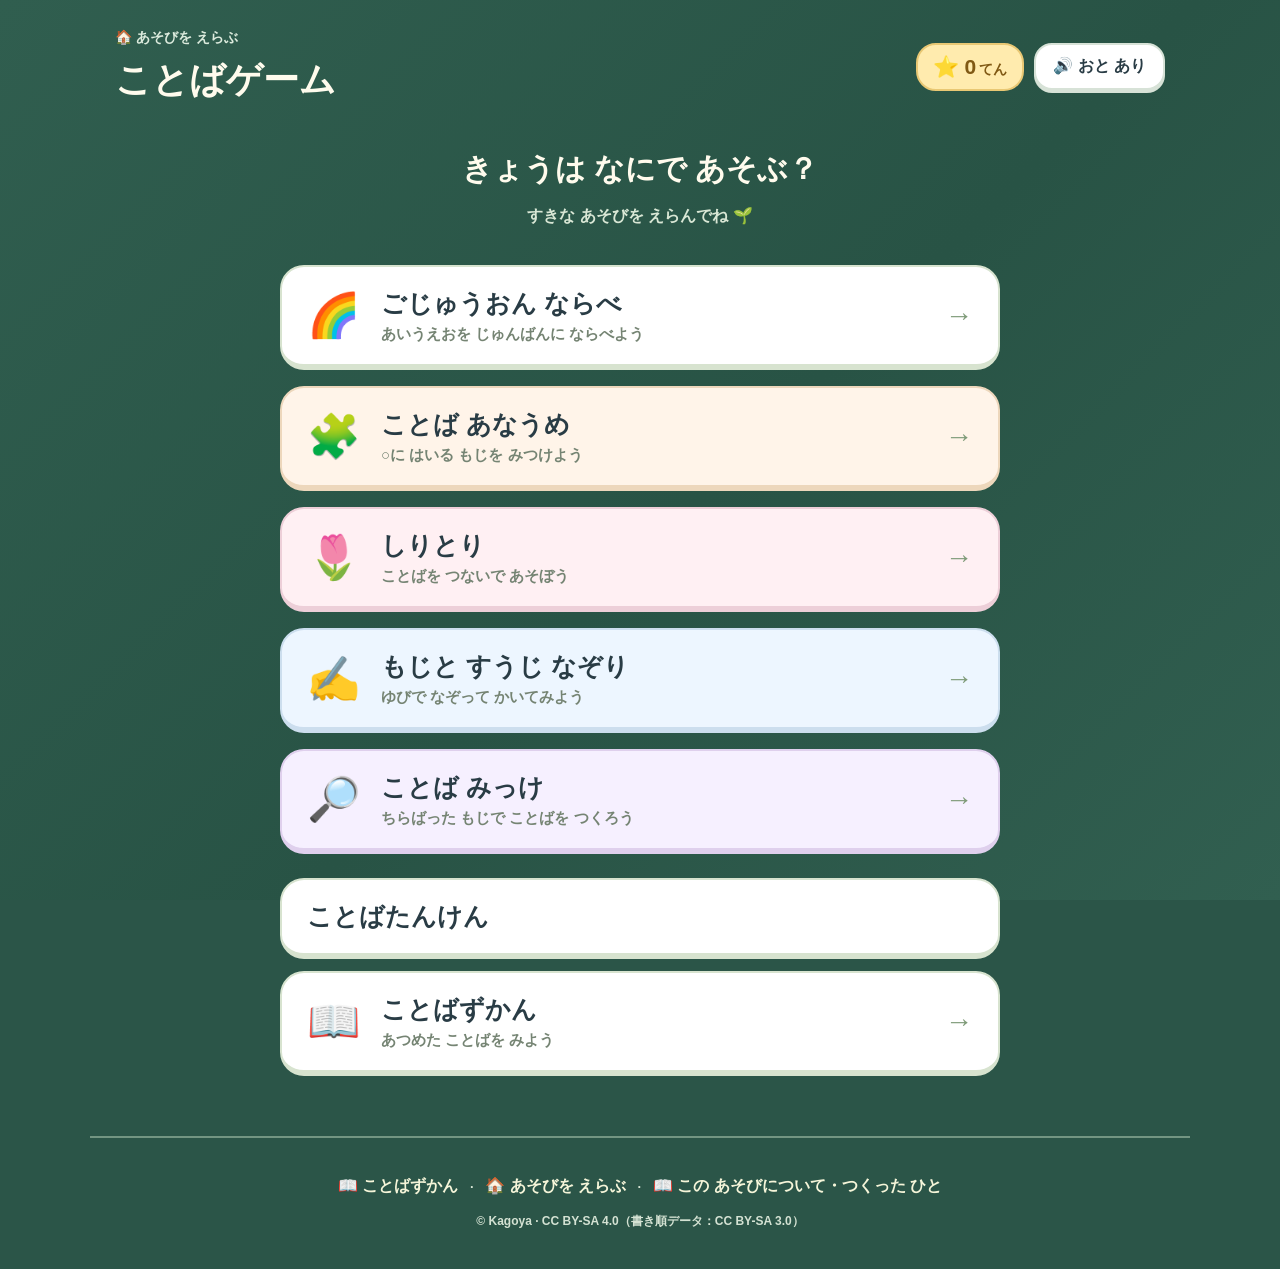
==== commit 37a5bd07: "Add persistent categorized wordbook collected from completed games" ====
--- a/index.html
+++ b/index.html
@@ -40,7 +40,7 @@
   .total-score {--score-base:15px;padding:4px 7px}
   .header-controls .soft {padding:4px 7px;min-height:36px;font-size:12px}
   body>main {padding:0 10px 12px}
-  .game-nav {display:grid;grid-template-columns:repeat(5,minmax(0,1fr));gap:4px;padding:4px 10px 8px;margin-inline:auto}
+  .game-nav {display:grid;grid-auto-flow:column;grid-auto-columns:minmax(0,1fr);gap:4px;padding:4px 10px 8px;margin-inline:auto}
   .game-nav a {display:grid;place-items:center;text-align:center;padding:4px 2px;min-height:44px;font-size:11px;line-height:1.25;border-radius:11px;overflow-wrap:anywhere}
   .home-intro {padding:8px 0 10px}
   .home-intro h2 {font-size:22px;margin:0}
@@ -135,9 +135,15 @@
 .word-art{display:inline-block;width:1em;height:1em;vertical-align:-.12em}
 .about-score-actions{display:flex;justify-content:center;align-items:center;gap:12px;flex-wrap:wrap}.about-score-actions button{min-height:44px}.about-score-actions button:disabled{opacity:.55;cursor:default}
 .row-example-word mark{color:#b32948;background:transparent;font-weight:800}
+.home-menu-settings{border:1px solid #ceddcd;border-radius:12px;padding:8px 12px}
+#homeMenuSettings{display:grid;grid-template-columns:repeat(auto-fit,minmax(min(100%,13em),1fr));gap:4px 12px}
+#homeMenuSettings label{display:flex;align-items:center;gap:8px;min-height:44px;cursor:pointer}
+#homeMenuSettings input{width:20px;height:20px;accent-color:#327e66}
+#homeMenuEmpty,#homeMenuEmpty a{color:#fffbed;text-align:center}
+.game-nav.no-visible-games{display:none}
 </style>
 <canvas id="homeStars" hidden aria-hidden="true"></canvas><header><div><a class="brand brand-home" id="brandHome" href="#home">🏠 あそびを えらぶ</a><h1>ことばゲーム</h1><p class="current-game-title" id="currentGameTitle" hidden></p></div><div class="header-controls"><span class="total-score" id="totalScore" role="status" aria-live="polite">⭐ 0てん</span><button class="soft" id="sound" aria-pressed="true">🔊 おと あり</button></div></header><p class="score-save-note" id="scoreSaveNote" hidden role="status">この ぶらうざでは てんすうを ほぞんできないよ</p>
-<nav class="game-nav" id="gameNav" aria-label="あそびを えらぶ"><a href="#junban" id="navRow">🌈 ごじゅうおん ならべ</a><a href="#anaume" id="navFill">🧩 ことば あなうめ</a><a href="#shiritori" id="navShiri">🌷 しりとり</a><a href="#nazori" id="navTrace">✍️ もじと すうじ なぞり</a><a href="#mitsuke" id="navFind">🔎 ことば みっけ</a></nav><main id="homePage" hidden><section class="home-intro"><h2>きょうは なにで あそぶ？</h2><p>すきな あそびを えらんでね 🌱</p></section><div class="home-menu"><a class="home-choice" href="#junban"><span class="home-icon" aria-hidden="true">🌈</span><span class="home-copy"><strong>ごじゅうおん ならべ</strong><small>あいうえおを じゅんばんに ならべよう</small></span><span class="home-arrow" aria-hidden="true">→</span></a><a class="home-choice" href="#anaume"><span class="home-icon" aria-hidden="true">🧩</span><span class="home-copy"><strong>ことば あなうめ</strong><small>○に はいる もじを みつけよう</small></span><span class="home-arrow" aria-hidden="true">→</span></a><a class="home-choice" href="#shiritori"><span class="home-icon" aria-hidden="true">🌷</span><span class="home-copy"><strong>しりとり</strong><small>ことばを つないで あそぼう</small></span><span class="home-arrow" aria-hidden="true">→</span></a><a class="home-choice" href="#nazori"><span class="home-icon" aria-hidden="true">✍️</span><span class="home-copy"><strong>もじと すうじ なぞり</strong><small>ゆびで なぞって かいてみよう</small></span><span class="home-arrow" aria-hidden="true">→</span></a><a class="home-choice" href="#mitsuke"><span class="home-icon" aria-hidden="true">🔎</span><span class="home-copy"><strong>ことば みっけ</strong><small>ちらばった もじで ことばを つくろう</small></span><span class="home-arrow" aria-hidden="true">→</span></a></div><section class="home-menu" style="margin-top:24px"><a class="home-choice" href="#tanken-list"><span class="home-copy"><strong>ことばたんけん</strong></span></a></section></main><main id="tankenList" hidden><section class="home-intro"><h2>ことばたんけん</h2><p>すきな ばめんを えらんでね</p></section><section class="home-menu" aria-label="ことばたんけん"><a class="home-choice" href="#tanken"><span class="home-icon" aria-hidden="true">🎒</span><span class="home-copy"><strong>がっこうの したく</strong><small>きいて、えらんで、うごかそう</small></span><span class="home-arrow" aria-hidden="true">→</span></a><a class="home-choice" href="#tanken-kitchen"><span class="home-icon" aria-hidden="true">🥄</span><span class="home-copy"><strong>ごはんの じかん</strong><small>ごはんや おやつの したくを しよう</small></span><span class="home-arrow" aria-hidden="true">→</span></a><a class="home-choice" href="#tanken-home"><span class="home-icon" aria-hidden="true">🧼</span><span class="home-copy"><strong>おうちの したく</strong><small>てを あらって、おもちゃを かたづけよう</small></span><span class="home-arrow" aria-hidden="true">→</span></a><a class="home-choice" href="#tanken-town"><span class="home-icon" aria-hidden="true">🚌</span><span class="home-copy"><strong>まちへ おでかけ</strong><small>のりものや しんごうを さがそう</small></span><span class="home-arrow" aria-hidden="true">→</span></a><a class="home-choice" href="./sound.html"><span class="home-icon" aria-hidden="true">🔊</span><span class="home-copy"><strong>おととことば</strong><small>え と ことばを そろえよう</small></span><span class="home-arrow" aria-hidden="true">→</span></a></section></main><main id="tankenPage" hidden><template id="tankenSource">&lt;!doctype html&gt;
+<nav class="game-nav" id="gameNav" aria-label="あそびを えらぶ"><a href="#junban" id="navRow">🌈 ごじゅうおん ならべ</a><a href="#anaume" id="navFill">🧩 ことば あなうめ</a><a href="#shiritori" id="navShiri">🌷 しりとり</a><a href="#nazori" id="navTrace">✍️ もじと すうじ なぞり</a><a href="#mitsuke" id="navFind">🔎 ことば みっけ</a></nav><main id="homePage" hidden><section class="home-intro"><h2>きょうは なにで あそぶ？</h2><p>すきな あそびを えらんでね 🌱</p></section><div class="home-menu"><a class="home-choice" href="#junban"><span class="home-icon" aria-hidden="true">🌈</span><span class="home-copy"><strong>ごじゅうおん ならべ</strong><small>あいうえおを じゅんばんに ならべよう</small></span><span class="home-arrow" aria-hidden="true">→</span></a><a class="home-choice" href="#anaume"><span class="home-icon" aria-hidden="true">🧩</span><span class="home-copy"><strong>ことば あなうめ</strong><small>○に はいる もじを みつけよう</small></span><span class="home-arrow" aria-hidden="true">→</span></a><a class="home-choice" href="#shiritori"><span class="home-icon" aria-hidden="true">🌷</span><span class="home-copy"><strong>しりとり</strong><small>ことばを つないで あそぼう</small></span><span class="home-arrow" aria-hidden="true">→</span></a><a class="home-choice" href="#nazori"><span class="home-icon" aria-hidden="true">✍️</span><span class="home-copy"><strong>もじと すうじ なぞり</strong><small>ゆびで なぞって かいてみよう</small></span><span class="home-arrow" aria-hidden="true">→</span></a><a class="home-choice" href="#mitsuke"><span class="home-icon" aria-hidden="true">🔎</span><span class="home-copy"><strong>ことば みっけ</strong><small>ちらばった もじで ことばを つくろう</small></span><span class="home-arrow" aria-hidden="true">→</span></a></div><section class="home-menu" style="margin-top:24px"><a class="home-choice" href="#tanken-list"><span class="home-copy"><strong>ことばたんけん</strong></span></a></section><section class="home-menu" style="margin-top:12px"><a class="home-choice" href="./wordbook.html"><span class="home-icon" aria-hidden="true">📖</span><span class="home-copy"><strong>ことばずかん</strong><small>あつめた ことばを みよう</small></span><span class="home-arrow" aria-hidden="true">→</span></a></section><p id="homeMenuEmpty" hidden>ひょうじする あそびが ありません。<a href="#about">この あそびについて</a>で えらべます。</p></main><main id="tankenList" hidden><section class="home-intro"><h2>ことばたんけん</h2><p>すきな ばめんを えらんでね</p></section><section class="home-menu" aria-label="ことばたんけん"><a class="home-choice" href="#tanken"><span class="home-icon" aria-hidden="true">🎒</span><span class="home-copy"><strong>がっこうの したく</strong><small>きいて、えらんで、うごかそう</small></span><span class="home-arrow" aria-hidden="true">→</span></a><a class="home-choice" href="#tanken-kitchen"><span class="home-icon" aria-hidden="true">🥄</span><span class="home-copy"><strong>ごはんの じかん</strong><small>ごはんや おやつの したくを しよう</small></span><span class="home-arrow" aria-hidden="true">→</span></a><a class="home-choice" href="#tanken-home"><span class="home-icon" aria-hidden="true">🧼</span><span class="home-copy"><strong>おうちの したく</strong><small>てを あらって、おもちゃを かたづけよう</small></span><span class="home-arrow" aria-hidden="true">→</span></a><a class="home-choice" href="#tanken-town"><span class="home-icon" aria-hidden="true">🚌</span><span class="home-copy"><strong>まちへ おでかけ</strong><small>のりものや しんごうを さがそう</small></span><span class="home-arrow" aria-hidden="true">→</span></a><a class="home-choice" href="./sound.html"><span class="home-icon" aria-hidden="true">🔊</span><span class="home-copy"><strong>おととことば</strong><small>え と ことばを そろえよう</small></span><span class="home-arrow" aria-hidden="true">→</span></a></section></main><main id="tankenPage" hidden><template id="tankenSource">&lt;!doctype html&gt;
 &lt;html lang=&quot;ja&quot;&gt;
 &lt;meta charset=&quot;utf-8&quot;&gt;
 &lt;meta name=&quot;viewport&quot; content=&quot;width=device-width,initial-scale=1&quot;&gt;
@@ -405,7 +411,7 @@
  const scene=get(&#x27;scene&#x27;);
  const from=q.moving&amp;&amp;scene.querySelector(&#x27;.art&#x27;)?.getBoundingClientRect();
  const to=cards.find(card=&gt;Number(card.dataset.option)===q.answer[0]).querySelector(&#x27;.art&#x27;).getBoundingClientRect();
- solved=true;addPoint();chime(index===questions.length-1);drawScene(q);parent.kotobaTankenScore.celebrate();
+ solved=true;parent.kotobaTankenScore.learn(q);addPoint();chime(index===questions.length-1);drawScene(q);parent.kotobaTankenScore.celebrate();
  if(from&amp;&amp;!matchMedia(&#x27;(prefers-reduced-motion: reduce)&#x27;).matches){
   const holder=document.createElement(&#x27;div&#x27;);
   holder.innerHTML=artwork(q.moving.art);
@@ -475,19 +481,23 @@
 
 <main id="findPage" hidden><div class="fill-top"><span class="badge">🌟 できた ことばの もじすうが てんすうに なるよ</span><button class="soft" id="findNew">🔄 あたらしい もじ</button></div><section class="play"><div class="find-workspace" id="findWorkspace"><div class="find-build" id="findBuild" aria-label="ならべた もじ"></div><div class="find-result" id="findResult"><span class="find-result-emoji" id="findEmoji">🔎</span><span class="find-result-word" id="findWord">なにが できるかな</span></div></div><div class="tools"><button class="soft" id="findUndo">↶ ひとつ もどす</button><button class="soft" id="findClear">↶ ぜんぶ もどす</button><button class="find-check" id="findCheck">できた！</button><button class="soft" id="findHint">💡 ひんと</button></div><p class="status" id="findStatus" role="status" aria-live="polite">もじを あつめて ことばを つくろう</p></section><div class="find-scatter" id="findScatter" aria-label="ちらばった もじの かあど"></div><h2 class="find-count" id="findCount">みつけた ことば</h2><div class="find-album" id="findAlbum"></div><footer>かあどを つかう じゅんばんに おしてね。<br>ならべた もじを おすと もどせるよ。<br>もじの かあどは なんどでも つかえるよ。<br>この あそびが しっている ことばを みつけてね。</footer></main>
 
-<main id="aboutPage" hidden><section class="play about-content"><h2>この遊びについて</h2><p>「ことばゲーム」は、文字や言葉に親しみながら遊べるゲーム集です。五十音の並び、言葉の組み立て、しりとり、なぞり書きなどに加え、身近な場面で言葉の意味を考える「ことばたんけん」を用意しています。</p><div class="about-score"><p>これまでの合計点</p><div class="about-score-actions"><span class="total-score" id="aboutScore">⭐ 0てん</span><button type="button" class="soft" id="resetScore" disabled>点数をリセット（大人向け）</button></div><p id="resetScoreStatus" role="status" hidden></p><p>5つの文字ゲームの得点は共通です。次に遊ぶときも、保存された得点から続けられます。</p></div><a class="about-link" href="#ichiran">📚 言葉と絵の一覧を見る →</a><p class="about-note">ことばの検索・ゲーム別の絞り込みができます。</p><h3>遊び方</h3><div class="about-games"><article><h4><a href="#junban">🌈 五十音並べ</a></h4><p>ばらばらになった文字カードを、五十音の順番に並べます。</p><p class="about-points">5枚のクリアで＋5点、3枚のクリアで＋3点。</p></article><article><h4><a href="#anaume">🧩 言葉の穴埋め</a></h4><p>絵を見て、空欄に入るひらがなを選びます。ヒントでは読み方を音声で確認できます。</p><p class="about-points">空欄が1つなら＋1点、2つなら＋2点。</p></article><article><h4><a href="#shiritori">🌷 しりとり</a></h4><p>絵と言葉のカードをつないで、しりとりを完成させます。指定された数までつながるとクリアです。</p><p class="about-points">クリア時につないだ言葉の数だけ加点。</p></article><article><h4><a href="#nazori">✍️ 文字と数字のなぞり書き</a></h4><p>文字・言葉・数字を、書き順に沿って指でなぞります。書き順のヒントも選べます。</p><p class="about-points">1文字・数字は＋1点。言葉はすべて書けると文字数に応じて加点。</p></article><article><h4><a href="#mitsuke">🔎 言葉見つけ</a></h4><p>散らばった文字を選んで言葉を作ります。影になった絵は、言葉を見つけると色が付きます。ヒントは5段階です。</p><p class="about-points">見つけた言葉の文字数だけ加点。</p></article><article><h4><a href="#tanken-list">🎒 ことばたんけん</a></h4><p>学校の支度、食事、家の中、街へのお出かけなど、身近な場面で音声や指示を聞き、絵や物を選んだり動かしたりして遊びます。文字を読むだけでなく、言葉の意味と実際の行動を結び付けることを目指しています。</p><p class="about-points">場面を選び、指示を聞いて取り組めます。文字ゲームとは別の体験型の遊びです。</p></article><article><h4><a href="./sound.html">🔊 おととことば</a></h4><p>「ことばたんけん」の遊びの一つです。動物、乗り物、自然、家庭、楽器などのカテゴリから選び、8組16枚のカードで絵と言葉の対応を学びます。カードをめくるたびに、その絵や言葉に対応する効果音が鳴ります。</p><p class="about-points">各セットは8組で完成。</p></article></div><h3>作者・ライセンス</h3><p class="about-author">作者：<strong>Kagoya</strong></p><p>© Kagoya。このゲームのオリジナル部分（説明文・画面構成・独自に作成した内容など）は、<a href="https://creativecommons.org/licenses/by-sa/4.0/deed.ja" target="_blank" rel="noopener license">CC BY-SA 4.0（表示–継承 4.0 国際）</a>で提供します。<ruby>第三者<rt>だいさんしゃ</rt></ruby>の素材には、それぞれのライセンスが<ruby>適用<rt>てきよう</rt></ruby>されます。</p><p>作者「Kagoya」の表示、ライセンスへのリンク、変更した場合の変更内容の明示を行うことで、<ruby>複製<rt>ふくせい</rt></ruby>・配布・<ruby>改変<rt>かいへん</rt></ruby>・商用利用ができます。追加の法的・技術的な制限をかけることはできません。詳しい条件はリンク先をご覧ください。</p><p><strong><ruby>継承<rt>けいしょう</rt></ruby>（ShareAlike）とコピーレフト：</strong>この作品のオリジナル部分を改変・加工して配布する場合は、CC BY-SA 4.0の条件に従い、同じ、または認められた<ruby>互換<rt>ごかん</rt></ruby>ライセンスで公開してください。利用・改変・再配布の自由を次の人にも引き継ぐ仕組みです。</p><h4>書き順データ・絵・音声について</h4><p>ひらがなの<ruby>筆線<rt>ひっせん</rt></ruby>は <a href="https://kanjivg.tagaini.net/" target="_blank" rel="noopener">KanjiVG</a>（© Ulrich Apel）を使用し、SVGから<ruby>筆線<rt>ひっせん</rt></ruby>を<ruby>抽出<rt>ちゅうしゅつ</rt></ruby>して表示・判定用に加工しています。この<ruby>筆線<rt>ひっせん</rt></ruby>データとその加工物は <a href="https://creativecommons.org/licenses/by-sa/3.0/deed.ja" target="_blank" rel="noopener">CC BY-SA 3.0（表示–継承）</a>です。再配布・改変時は作者表示と継承条件などを守ってください。</p><p>絵には端末・ブラウザの絵文字と、ゲーム用に作成したイラストを使います。絵文字の字形や音声エンジンなど、<ruby>第三者<rt>だいさんしゃ</rt></ruby>の<ruby>権利<rt>けんり</rt></ruby>があるものはKagoyaのCC BY-SAの対象に含みません。</p><h4>「おととことば」の効果音</h4>
+<main id="aboutPage" hidden><section class="play about-content"><h2>この遊びについて</h2><p>「ことばゲーム」は、文字や言葉に親しみながら遊べるゲーム集です。五十音の並び、言葉の組み立て、しりとり、なぞり書きなどに加え、身近な場面で言葉の意味を考える「ことばたんけん」を用意しています。</p><div class="about-score"><p>これまでの合計点</p><div class="about-score-actions"><span class="total-score" id="aboutScore">⭐ 0てん</span><button type="button" class="soft" id="resetScore" disabled>点数をリセット（大人向け）</button></div><p id="resetScoreStatus" role="status" hidden></p><p>5つの文字ゲームの得点は共通です。次に遊ぶときも、保存された得点から続けられます。</p></div><a class="about-link" href="#ichiran">📚 言葉と絵の一覧を見る →</a><p class="about-note">ことばの検索・ゲーム別の絞り込みができます。</p><h3>ことばずかん</h3><p>クリアしたときに使ったことばを、絵と読み上げ付きの図鑑に集めます。種類ごとに見ることができ、1件ずつ、または種類単位で削除できます。同じ意味のことばはまとめて保存します。</p><p><a class="about-link" href="./wordbook.html">ことばずかんを ひらく →</a></p><p>図鑑はこのブラウザに保存されます。機能追加後のクリアから記録されます。</p><h3>トップメニューの表示設定</h3>
+<p>チェックを外した遊びはトップメニューと各ゲーム上部のボタンから非表示になります。設定はこのブラウザに保存します。</p>
+<fieldset class="home-menu-settings"><legend>トップメニューに表示する遊び</legend><div id="homeMenuSettings"></div></fieldset>
+<p id="homeMenuStatus" role="status" hidden></p>
+<h3>遊び方</h3><div class="about-games"><article><h4><a href="#junban">🌈 五十音並べ</a></h4><p>ばらばらになった文字カードを、五十音の順番に並べます。</p><p class="about-points">5枚のクリアで＋5点、3枚のクリアで＋3点。</p></article><article><h4><a href="#anaume">🧩 言葉の穴埋め</a></h4><p>絵を見て、空欄に入るひらがなを選びます。ヒントでは読み方を音声で確認できます。</p><p class="about-points">空欄が1つなら＋1点、2つなら＋2点。</p></article><article><h4><a href="#shiritori">🌷 しりとり</a></h4><p>絵と言葉のカードをつないで、しりとりを完成させます。指定された数までつながるとクリアです。</p><p class="about-points">クリア時につないだ言葉の数だけ加点。</p></article><article><h4><a href="#nazori">✍️ 文字と数字のなぞり書き</a></h4><p>文字・言葉・数字を、書き順に沿って指でなぞります。書き順のヒントも選べます。</p><p class="about-points">1文字・数字は＋1点。言葉はすべて書けると文字数に応じて加点。</p></article><article><h4><a href="#mitsuke">🔎 言葉見つけ</a></h4><p>散らばった文字を選んで言葉を作ります。影になった絵は、言葉を見つけると色が付きます。ヒントは5段階です。</p><p class="about-points">見つけた言葉の文字数だけ加点。</p></article><article><h4><a href="#tanken-list">🎒 ことばたんけん</a></h4><p>学校の支度、食事、家の中、街へのお出かけなど、身近な場面で音声や指示を聞き、絵や物を選んだり動かしたりして遊びます。文字を読むだけでなく、言葉の意味と実際の行動を結び付けることを目指しています。</p><p class="about-points">場面を選び、指示を聞いて取り組めます。文字ゲームとは別の体験型の遊びです。</p></article><article><h4><a href="./sound.html">🔊 おととことば</a></h4><p>「ことばたんけん」の遊びの一つです。動物、乗り物、自然、家庭、楽器などのカテゴリから選び、8組16枚のカードで絵と言葉の対応を学びます。カードをめくるたびに、その絵や言葉に対応する効果音が鳴ります。</p><p class="about-points">各セットは8組で完成。</p></article></div><h3>作者・ライセンス</h3><p class="about-author">作者：<strong>Kagoya</strong></p><p>© Kagoya。このゲームのオリジナル部分（説明文・画面構成・独自に作成した内容など）は、<a href="https://creativecommons.org/licenses/by-sa/4.0/deed.ja" target="_blank" rel="noopener license">CC BY-SA 4.0（表示–継承 4.0 国際）</a>で提供します。<ruby>第三者<rt>だいさんしゃ</rt></ruby>の素材には、それぞれのライセンスが<ruby>適用<rt>てきよう</rt></ruby>されます。</p><p>作者「Kagoya」の表示、ライセンスへのリンク、変更した場合の変更内容の明示を行うことで、<ruby>複製<rt>ふくせい</rt></ruby>・配布・<ruby>改変<rt>かいへん</rt></ruby>・商用利用ができます。追加の法的・技術的な制限をかけることはできません。詳しい条件はリンク先をご覧ください。</p><p><strong><ruby>継承<rt>けいしょう</rt></ruby>（ShareAlike）とコピーレフト：</strong>この作品のオリジナル部分を改変・加工して配布する場合は、CC BY-SA 4.0の条件に従い、同じ、または認められた<ruby>互換<rt>ごかん</rt></ruby>ライセンスで公開してください。利用・改変・再配布の自由を次の人にも引き継ぐ仕組みです。</p><h4>書き順データ・絵・音声について</h4><p>ひらがなの<ruby>筆線<rt>ひっせん</rt></ruby>は <a href="https://kanjivg.tagaini.net/" target="_blank" rel="noopener">KanjiVG</a>（© Ulrich Apel）を使用し、SVGから<ruby>筆線<rt>ひっせん</rt></ruby>を<ruby>抽出<rt>ちゅうしゅつ</rt></ruby>して表示・判定用に加工しています。この<ruby>筆線<rt>ひっせん</rt></ruby>データとその加工物は <a href="https://creativecommons.org/licenses/by-sa/3.0/deed.ja" target="_blank" rel="noopener">CC BY-SA 3.0（表示–継承）</a>です。再配布・改変時は作者表示と継承条件などを守ってください。</p><p>絵には端末・ブラウザの絵文字と、ゲーム用に作成したイラストを使います。絵文字の字形や音声エンジンなど、<ruby>第三者<rt>だいさんしゃ</rt></ruby>の<ruby>権利<rt>けんり</rt></ruby>があるものはKagoyaのCC BY-SAの対象に含みません。</p><h4>「おととことば」の効果音</h4>
 <p>動物の鳴き声、乗り物の音、川のせせらぎ、身近な道具や楽器の音など、録音された効果音を使っています。主に<a href="https://www.haradaeigo.com/senseitool/sfx/" target="_blank" rel="noopener">原田英語「英語の先生の玉手箱」の効果音集</a>の配布音源を使用しています。「うし」と「うま」の音源はFreesoundから取得し、「うま」は録音の一部を切り出しています。</p>
 <p>音素材のライセンスは出典一覧に記載の<a href="https://creativecommons.org/publicdomain/zero/1.0/deed.ja" target="_blank" rel="noopener">CC0 1.0</a>です。ゲームでは軽く再生できるよう、モノラルのMP3に変換しています。</p>
 <p><a href="https://github.com/kagoya/kotobagame/blob/main/assets/sounds/CREDITS.md" target="_blank" rel="noopener">音素材ごとの録音者・原音・ライセンスを見る →</a></p>
 <h3>点数の保存</h3><p>点数はこのブラウザ内に自動保存します。同じブラウザ・同じURLまたは保存場所で開くと引き継がれます。ブラウザのデータを消した場合や、別の端末・ブラウザを使った場合は引き継がれません。</p><p><a class="about-link" href="#home">🏠 遊びを選ぶ →</a></p></section></main>
 <main id="catalogPage" hidden class="catalog-page"><p><a class="about-link" href="#about">← この あそびについて</a></p><iframe id="catalogFrame" title="5つのゲームのことばと絵の一覧。検索・ゲーム別の絞り込み付き" sandbox="allow-scripts allow-modals" srcdoc="&lt;!doctype html&gt;&lt;html lang=&quot;ja&quot;&gt;&lt;meta charset=&quot;utf-8&quot;&gt;&lt;meta name=&quot;viewport&quot; content=&quot;width=device-width, initial-scale=1&quot;&gt;&lt;title&gt;5つのゲーム：ことばと絵の一覧&lt;/title&gt;&lt;style&gt;
 *{box-sizing:border-box}body{font-family:&#x27;Yu Gothic&#x27;,&#x27;Hiragino Kaku Gothic ProN&#x27;,sans-serif;margin:0;color:#293c45;background:#f6f8f3;line-height:1.6}main{max-width:1450px;margin:auto;padding:28px 24px 55px}h1{font-size:28px;margin:0 0 10px}p{margin:8px 0}.lead{color:#5e7469}.summary{display:grid;grid-template-columns:repeat(5,1fr);gap:12px;margin:22px 0}.summary div{padding:14px;background:white;border:1px solid #dce5d6;border-radius:15px}.summary b{font-size:27px;color:#28795e;display:block}.summary span{font-size:14px}.notes{background:#fff5d9;border:1px solid #efdeaa;padding:15px 19px;border-radius:15px;font-size:14px;margin:18px 0}.controls{display:flex;gap:12px;align-items:center;flex-wrap:wrap;margin:22px 0 12px}input,select,button{font:inherit;border:1px solid #bdcec0;border-radius:10px;background:white;padding:10px 13px;color:inherit}input{min-width:250px}button{cursor:pointer}.count{color:#55745e;font-weight:bold}.table-wrap{background:white;border:1px solid #dce5d6;border-radius:14px;overflow:auto}table{width:100%;border-collapse:collapse;min-width:1000px}th{text-align:left;background:#e7f0e2;color:#355e48;padding:14px 10px;font-size:14px;white-space:nowrap}td{border-top:1px solid #e4eade;padding:12px 10px;vertical-align:middle;font-size:14px}tbody tr:nth-child(even){background:#fafcf7}td.id{color:#84917f;width:48px}.emoji{font-family:&#x27;Apple Color Emoji&#x27;,&#x27;Segoe UI Emoji&#x27;,&#x27;Noto Color Emoji&#x27;,sans-serif;font-size:35px;text-align:center;width:75px}.word{font-size:19px;font-weight:bold;white-space:nowrap;min-width:145px}.yes{color:#2a8a67}.off{color:#c4cdc0}small{display:block;color:#61745e;font-size:12px;max-width:210px;line-height:1.6;margin-top:3px}[hidden]{display:none!important}footer{font-size:12px;color:#7b8878;margin-top:20px}@media(max-width:700px){main{padding:18px 12px}h1{font-size:23px}.summary{grid-template-columns:repeat(2,1fr)}input{min-width:0;width:100%}}@media print{body{background:white}main{padding:0}.controls{display:none}.table-wrap{overflow:visible;border:0}table{min-width:0}th,td{font-size:10px;padding:6px}.word{font-size:13px;min-width:0}.emoji{font-size:25px}small{font-size:9px}thead{display:table-header-group}tr{break-inside:avoid}h1{font-size:21px}.summary{gap:4px}.summary b{font-size:20px}.summary span{font-size:11px}}
-.word-art{width:1em;height:1em;vertical-align:-.12em}&lt;/style&gt;&lt;main&gt;&lt;h1&gt;5つのゲーム：ことばと絵の一覧&lt;/h1&gt;&lt;p class=&quot;lead&quot;&gt;現在のゲームに登録され、実際に登場する可能性があることば・表現を抽出しました。重複をまとめて &lt;b&gt;225件&lt;/b&gt;です。&lt;/p&gt;&lt;div class=&quot;summary&quot;&gt;&lt;div&gt;&lt;b&gt;44&lt;/b&gt;&lt;span&gt;しりとり&lt;/span&gt;&lt;/div&gt;&lt;div&gt;&lt;b&gt;49&lt;/b&gt;&lt;span&gt;ことばの あなうめ&lt;/span&gt;&lt;/div&gt;&lt;div&gt;&lt;b&gt;189&lt;/b&gt;&lt;span&gt;もじと すうじ なぞり&lt;/span&gt;&lt;/div&gt;&lt;div&gt;&lt;b&gt;215&lt;/b&gt;&lt;span&gt;ごじゅうおん ならべ&lt;/span&gt;&lt;/div&gt;&lt;div&gt;&lt;b&gt;179&lt;/b&gt;&lt;span&gt;ことば みつけ&lt;/span&gt;&lt;/div&gt;&lt;/div&gt;&lt;div class=&quot;notes&quot;&gt;&lt;p&gt;&lt;b&gt;一覧の見方&lt;/b&gt;　●＝そのゲームで使われます。「例の文字」は、絵とことばが表示される練習対象の文字です。&lt;/p&gt;&lt;p&gt;件数は各ゲーム内の重複を除いた数です。複数のゲームで共通のことばがあるため、各ゲームの件数を足しても全体の件数にはなりません。「りんごを たべる」などの短い表現も含みます。&lt;/p&gt;&lt;p&gt;数字モードは、1〜9では数字と同じ個数の「🍎 りんご」を表示します。0は絵を出さず、空の枠と「ひとつも ないね」を表示します。&lt;/p&gt;&lt;p&gt;絵は現在のゲームと同じ絵文字やイラストです。端末によって見た目が変わり、同じ絵文字を複数のことばに使っている場合があります。この一覧では、確認のため現在の対応をそのまま掲載しています。&lt;/p&gt;&lt;/div&gt;&lt;div class=&quot;controls&quot;&gt;&lt;label&gt;ことばを検索 &lt;input id=&quot;search&quot; type=&quot;search&quot; placeholder=&quot;例：あ、すし、りんご&quot;&gt;&lt;/label&gt;&lt;label&gt;ゲーム &lt;select id=&quot;game&quot;&gt;&lt;option value=&quot;&quot;&gt;すべて&lt;/option&gt;&lt;option value=&quot;0&quot;&gt;しりとり&lt;/option&gt;&lt;option value=&quot;1&quot;&gt;ことばの あなうめ&lt;/option&gt;&lt;option value=&quot;2&quot;&gt;もじと すうじ なぞり&lt;/option&gt;&lt;option value=&quot;3&quot;&gt;ごじゅうおん ならべ&lt;/option&gt;&lt;option value=&quot;4&quot;&gt;ことば みつけ&lt;/option&gt;&lt;/select&gt;&lt;/label&gt;&lt;span class=&quot;count&quot; id=&quot;count&quot;&gt;225件を表示&lt;/span&gt;&lt;button onclick=&quot;window.print()&quot;&gt;印刷する&lt;/button&gt;&lt;/div&gt;&lt;div class=&quot;table-wrap&quot;&gt;&lt;table&gt;&lt;thead&gt;&lt;tr&gt;&lt;th&gt;No.&lt;/th&gt;&lt;th&gt;絵&lt;/th&gt;&lt;th&gt;ことば・表現&lt;/th&gt;&lt;th&gt;しりとり&lt;/th&gt;&lt;th&gt;ことばの あなうめ&lt;/th&gt;&lt;th&gt;もじと すうじ なぞり&lt;/th&gt;&lt;th&gt;ごじゅうおん ならべ&lt;/th&gt;&lt;th&gt;ことば みつけ&lt;/th&gt;&lt;/tr&gt;&lt;/thead&gt;&lt;tbody&gt;&lt;tr data-word=&quot;あかちゃん&quot; data-games=&quot;2,3,4&quot;&gt;&lt;td class=&quot;id&quot;&gt;1&lt;/td&gt;&lt;td class=&quot;emoji&quot;&gt;👶&lt;/td&gt;&lt;td class=&quot;word&quot;&gt;あかちゃん&lt;/td&gt;&lt;td class=&quot;off&quot;&gt;—&lt;/td&gt;&lt;td class=&quot;off&quot;&gt;—&lt;/td&gt;&lt;td&gt;&lt;span class=&quot;yes&quot;&gt;●&lt;/span&gt;&lt;small&gt;例の文字：あ・か・ち・ん&lt;/small&gt;&lt;/td&gt;&lt;td&gt;&lt;span class=&quot;yes&quot;&gt;●&lt;/span&gt;&lt;small&gt;例の文字：あ・か・ち・ん&lt;/small&gt;&lt;/td&gt;&lt;td&gt;&lt;span class=&quot;yes&quot;&gt;●&lt;/span&gt;&lt;/td&gt;&lt;/tr&gt;&lt;tr data-word=&quot;あさがお&quot; data-games=&quot;2,3,4&quot;&gt;&lt;td class=&quot;id&quot;&gt;2&lt;/td&gt;&lt;td class=&quot;emoji&quot;&gt;🌺&lt;/td&gt;&lt;td class=&quot;word&quot;&gt;あさがお&lt;/td&gt;&lt;td class=&quot;off&quot;&gt;—&lt;/td&gt;&lt;td class=&quot;off&quot;&gt;—&lt;/td&gt;&lt;td&gt;&lt;span class=&quot;yes&quot;&gt;●&lt;/span&gt;&lt;small&gt;例の文字：あ・お・さ・が&lt;/small&gt;&lt;/td&gt;&lt;td&gt;&lt;span class=&quot;yes&quot;&gt;●&lt;/span&gt;&lt;small&gt;例の文字：あ・お・さ&lt;/small&gt;&lt;/td&gt;&lt;td&gt;&lt;span class=&quot;yes&quot;&gt;●&lt;/span&gt;&lt;/td&gt;&lt;/tr&gt;&lt;tr data-word=&quot;あし&quot; data-games=&quot;2,3,4&quot;&gt;&lt;td class=&quot;id&quot;&gt;3&lt;/td&gt;&lt;td class=&quot;emoji&quot;&gt;🦶&lt;/td&gt;&lt;td class=&quot;word&quot;&gt;あし&lt;/td&gt;&lt;td class=&quot;off&quot;&gt;—&lt;/td&gt;&lt;td class=&quot;off&quot;&gt;—&lt;/td&gt;&lt;td&gt;&lt;span class=&quot;yes&quot;&gt;●&lt;/span&gt;&lt;small&gt;例の文字：あ・し&lt;/small&gt;&lt;/td&gt;&lt;td&gt;&lt;span class=&quot;yes&quot;&gt;●&lt;/span&gt;&lt;small&gt;例の文字：あ・し&lt;/small&gt;&lt;/td&gt;&lt;td&gt;&lt;span class=&quot;yes&quot;&gt;●&lt;/span&gt;&lt;/td&gt;&lt;/tr&gt;&lt;tr data-word=&quot;あひる&quot; data-games=&quot;2,3,4&quot;&gt;&lt;td class=&quot;id&quot;&gt;4&lt;/td&gt;&lt;td class=&quot;emoji&quot;&gt;🦆&lt;/td&gt;&lt;td class=&quot;word&quot;&gt;あひる&lt;/td&gt;&lt;td class=&quot;off&quot;&gt;—&lt;/td&gt;&lt;td class=&quot;off&quot;&gt;—&lt;/td&gt;&lt;td&gt;&lt;span class=&quot;yes&quot;&gt;●&lt;/span&gt;&lt;small&gt;例の文字：あ・ひ・る&lt;/small&gt;&lt;/td&gt;&lt;td&gt;&lt;span class=&quot;yes&quot;&gt;●&lt;/span&gt;&lt;small&gt;例の文字：あ・ひ・る&lt;/small&gt;&lt;/td&gt;&lt;td&gt;&lt;span class=&quot;yes&quot;&gt;●&lt;/span&gt;&lt;/td&gt;&lt;/tr&gt;&lt;tr data-word=&quot;あめ&quot; data-games=&quot;2,3,4&quot;&gt;&lt;td class=&quot;id&quot;&gt;5&lt;/td&gt;&lt;td class=&quot;emoji&quot;&gt;🍬&lt;/td&gt;&lt;td class=&quot;word&quot;&gt;あめ&lt;/td&gt;&lt;td class=&quot;off&quot;&gt;—&lt;/td&gt;&lt;td class=&quot;off&quot;&gt;—&lt;/td&gt;&lt;td&gt;&lt;span class=&quot;yes&quot;&gt;●&lt;/span&gt;&lt;small&gt;例の文字：あ・め&lt;/small&gt;&lt;/td&gt;&lt;td&gt;&lt;span class=&quot;yes&quot;&gt;●&lt;/span&gt;&lt;small&gt;例の文字：あ・め&lt;/small&gt;&lt;/td&gt;&lt;td&gt;&lt;span class=&quot;yes&quot;&gt;●&lt;/span&gt;&lt;/td&gt;&lt;/tr&gt;&lt;tr data-word=&quot;いす&quot; data-games=&quot;2,3,4&quot;&gt;&lt;td class=&quot;id&quot;&gt;6&lt;/td&gt;&lt;td class=&quot;emoji&quot;&gt;🪑&lt;/td&gt;&lt;td class=&quot;word&quot;&gt;いす&lt;/td&gt;&lt;td class=&quot;off&quot;&gt;—&lt;/td&gt;&lt;td class=&quot;off&quot;&gt;—&lt;/td&gt;&lt;td&gt;&lt;span class=&quot;yes&quot;&gt;●&lt;/span&gt;&lt;small&gt;例の文字：い・す&lt;/small&gt;&lt;/td&gt;&lt;td&gt;&lt;span class=&quot;yes&quot;&gt;●&lt;/span&gt;&lt;small&gt;例の文字：い・す&lt;/small&gt;&lt;/td&gt;&lt;td&gt;&lt;span class=&quot;yes&quot;&gt;●&lt;/span&gt;&lt;/td&gt;&lt;/tr&gt;&lt;tr data-word=&quot;いちご&quot; data-games=&quot;0,1,2,3,4&quot;&gt;&lt;td class=&quot;id&quot;&gt;7&lt;/td&gt;&lt;td class=&quot;emoji&quot;&gt;🍓&lt;/td&gt;&lt;td class=&quot;word&quot;&gt;いちご&lt;/td&gt;&lt;td&gt;&lt;span class=&quot;yes&quot;&gt;●&lt;/span&gt;&lt;/td&gt;&lt;td&gt;&lt;span class=&quot;yes&quot;&gt;●&lt;/span&gt;&lt;/td&gt;&lt;td&gt;&lt;span class=&quot;yes&quot;&gt;●&lt;/span&gt;&lt;small&gt;例の文字：い・ち・ご&lt;/small&gt;&lt;small&gt;ことばなぞり&lt;/small&gt;&lt;/td&gt;&lt;td&gt;&lt;span class=&quot;yes&quot;&gt;●&lt;/span&gt;&lt;small&gt;例の文字：い・ち&lt;/small&gt;&lt;/td&gt;&lt;td&gt;&lt;span class=&quot;yes&quot;&gt;●&lt;/span&gt;&lt;/td&gt;&lt;/tr&gt;&lt;tr data-word=&quot;いぬ&quot; data-games=&quot;0,1,2,3,4&quot;&gt;&lt;td class=&quot;id&quot;&gt;8&lt;/td&gt;&lt;td class=&quot;emoji&quot;&gt;🐕&lt;/td&gt;&lt;td class=&quot;word&quot;&gt;いぬ&lt;/td&gt;&lt;td&gt;&lt;span class=&quot;yes&quot;&gt;●&lt;/span&gt;&lt;/td&gt;&lt;td&gt;&lt;span class=&quot;yes&quot;&gt;●&lt;/span&gt;&lt;/td&gt;&lt;td&gt;&lt;span class=&quot;yes&quot;&gt;●&lt;/span&gt;&lt;small&gt;例の文字：い・ぬ&lt;/small&gt;&lt;small&gt;ことばなぞり&lt;/small&gt;&lt;/td&gt;&lt;td&gt;&lt;span class=&quot;yes&quot;&gt;●&lt;/span&gt;&lt;small&gt;例の文字：い・ぬ&lt;/small&gt;&lt;/td&gt;&lt;td&gt;&lt;span class=&quot;yes&quot;&gt;●&lt;/span&gt;&lt;/td&gt;&lt;/tr&gt;&lt;tr data-word=&quot;いるか&quot; data-games=&quot;2,3,4&quot;&gt;&lt;td class=&quot;id&quot;&gt;9&lt;/td&gt;&lt;td class=&quot;emoji&quot;&gt;🐬&lt;/td&gt;&lt;td class=&quot;word&quot;&gt;いるか&lt;/td&gt;&lt;td class=&quot;off&quot;&gt;—&lt;/td&gt;&lt;td class=&quot;off&quot;&gt;—&lt;/td&gt;&lt;td&gt;&lt;span class=&quot;yes&quot;&gt;●&lt;/span&gt;&lt;small&gt;例の文字：い・か・る&lt;/small&gt;&lt;/td&gt;&lt;td&gt;&lt;span class=&quot;yes&quot;&gt;●&lt;/span&gt;&lt;small&gt;例の文字：い・か・る&lt;/small&gt;&lt;/td&gt;&lt;td&gt;&lt;span class=&quot;yes&quot;&gt;●&lt;/span&gt;&lt;/td&gt;&lt;/tr&gt;&lt;tr data-word=&quot;うさぎ&quot; data-games=&quot;1,2,3,4&quot;&gt;&lt;td class=&quot;id&quot;&gt;10&lt;/td&gt;&lt;td class=&quot;emoji&quot;&gt;🐇&lt;/td&gt;&lt;td class=&quot;word&quot;&gt;うさぎ&lt;/td&gt;&lt;td class=&quot;off&quot;&gt;—&lt;/td&gt;&lt;td&gt;&lt;span class=&quot;yes&quot;&gt;●&lt;/span&gt;&lt;/td&gt;&lt;td&gt;&lt;span class=&quot;yes&quot;&gt;●&lt;/span&gt;&lt;small&gt;例の文字：う・さ・ぎ&lt;/small&gt;&lt;small&gt;ことばなぞり&lt;/small&gt;&lt;/td&gt;&lt;td&gt;&lt;span class=&quot;yes&quot;&gt;●&lt;/span&gt;&lt;small&gt;例の文字：う・さ&lt;/small&gt;&lt;/td&gt;&lt;td&gt;&lt;span class=&quot;yes&quot;&gt;●&lt;/span&gt;&lt;/td&gt;&lt;/tr&gt;&lt;tr data-word=&quot;うし&quot; data-games=&quot;0,1,2,3,4&quot;&gt;&lt;td class=&quot;id&quot;&gt;11&lt;/td&gt;&lt;td class=&quot;emoji&quot;&gt;🐄&lt;/td&gt;&lt;td class=&quot;word&quot;&gt;うし&lt;/td&gt;&lt;td&gt;&lt;span class=&quot;yes&quot;&gt;●&lt;/span&gt;&lt;/td&gt;&lt;td&gt;&lt;span class=&quot;yes&quot;&gt;●&lt;/span&gt;&lt;/td&gt;&lt;td&gt;&lt;span class=&quot;yes&quot;&gt;●&lt;/span&gt;&lt;small&gt;例の文字：う・し&lt;/small&gt;&lt;small&gt;ことばなぞり&lt;/small&gt;&lt;/td&gt;&lt;td&gt;&lt;span class=&quot;yes&quot;&gt;●&lt;/span&gt;&lt;small&gt;例の文字：う・し&lt;/small&gt;&lt;/td&gt;&lt;td&gt;&lt;span class=&quot;yes&quot;&gt;●&lt;/span&gt;&lt;/td&gt;&lt;/tr&gt;&lt;tr data-word=&quot;うで&quot; data-games=&quot;2,3,4&quot;&gt;&lt;td class=&quot;id&quot;&gt;12&lt;/td&gt;&lt;td class=&quot;emoji&quot;&gt;💪&lt;/td&gt;&lt;td class=&quot;word&quot;&gt;うで&lt;/td&gt;&lt;td class=&quot;off&quot;&gt;—&lt;/td&gt;&lt;td class=&quot;off&quot;&gt;—&lt;/td&gt;&lt;td&gt;&lt;span class=&quot;yes&quot;&gt;●&lt;/span&gt;&lt;small&gt;例の文字：う・で&lt;/small&gt;&lt;/td&gt;&lt;td&gt;&lt;span class=&quot;yes&quot;&gt;●&lt;/span&gt;&lt;small&gt;例の文字：う&lt;/small&gt;&lt;/td&gt;&lt;td&gt;&lt;span class=&quot;yes&quot;&gt;●&lt;/span&gt;&lt;/td&gt;&lt;/tr&gt;&lt;tr data-word=&quot;うま&quot; data-games=&quot;2,3,4&quot;&gt;&lt;td class=&quot;id&quot;&gt;13&lt;/td&gt;&lt;td class=&quot;emoji&quot;&gt;🐴&lt;/td&gt;&lt;td class=&quot;word&quot;&gt;うま&lt;/td&gt;&lt;td class=&quot;off&quot;&gt;—&lt;/td&gt;&lt;td class=&quot;off&quot;&gt;—&lt;/td&gt;&lt;td&gt;&lt;span class=&quot;yes&quot;&gt;●&lt;/span&gt;&lt;small&gt;例の文字：う・ま&lt;/small&gt;&lt;/td&gt;&lt;td&gt;&lt;span class=&quot;yes&quot;&gt;●&lt;/span&gt;&lt;small&gt;例の文字：う・ま&lt;/small&gt;&lt;/td&gt;&lt;td&gt;&lt;span class=&quot;yes&quot;&gt;●&lt;/span&gt;&lt;/td&gt;&lt;/tr&gt;&lt;tr data-word=&quot;うみ&quot; data-games=&quot;2,3,4&quot;&gt;&lt;td class=&quot;id&quot;&gt;14&lt;/td&gt;&lt;td class=&quot;emoji&quot;&gt;🌊&lt;/td&gt;&lt;td class=&quot;word&quot;&gt;うみ&lt;/td&gt;&lt;td class=&quot;off&quot;&gt;—&lt;/td&gt;&lt;td class=&quot;off&quot;&gt;—&lt;/td&gt;&lt;td&gt;&lt;span class=&quot;yes&quot;&gt;●&lt;/span&gt;&lt;small&gt;例の文字：う・み&lt;/small&gt;&lt;/td&gt;&lt;td&gt;&lt;span class=&quot;yes&quot;&gt;●&lt;/span&gt;&lt;small&gt;例の文字：う・み&lt;/small&gt;&lt;/td&gt;&lt;td&gt;&lt;span class=&quot;yes&quot;&gt;●&lt;/span&gt;&lt;/td&gt;&lt;/tr&gt;&lt;tr data-word=&quot;えのぐ&quot; data-games=&quot;2,3,4&quot;&gt;&lt;td class=&quot;id&quot;&gt;15&lt;/td&gt;&lt;td class=&quot;emoji&quot;&gt;🎨&lt;/td&gt;&lt;td class=&quot;word&quot;&gt;えのぐ&lt;/td&gt;&lt;td class=&quot;off&quot;&gt;—&lt;/td&gt;&lt;td class=&quot;off&quot;&gt;—&lt;/td&gt;&lt;td&gt;&lt;span class=&quot;yes&quot;&gt;●&lt;/span&gt;&lt;small&gt;例の文字：え・の・ぐ&lt;/small&gt;&lt;/td&gt;&lt;td&gt;&lt;span class=&quot;yes&quot;&gt;●&lt;/span&gt;&lt;small&gt;例の文字：え・の&lt;/small&gt;&lt;/td&gt;&lt;td&gt;&lt;span class=&quot;yes&quot;&gt;●&lt;/span&gt;&lt;/td&gt;&lt;/tr&gt;&lt;tr data-word=&quot;えび&quot; data-games=&quot;0,1,2,3,4&quot;&gt;&lt;td class=&quot;id&quot;&gt;16&lt;/td&gt;&lt;td class=&quot;emoji&quot;&gt;🦐&lt;/td&gt;&lt;td class=&quot;word&quot;&gt;えび&lt;/td&gt;&lt;td&gt;&lt;span class=&quot;yes&quot;&gt;●&lt;/span&gt;&lt;/td&gt;&lt;td&gt;&lt;span class=&quot;yes&quot;&gt;●&lt;/span&gt;&lt;/td&gt;&lt;td&gt;&lt;span class=&quot;yes&quot;&gt;●&lt;/span&gt;&lt;small&gt;例の文字：え・び&lt;/small&gt;&lt;small&gt;ことばなぞり&lt;/small&gt;&lt;/td&gt;&lt;td&gt;&lt;span class=&quot;yes&quot;&gt;●&lt;/span&gt;&lt;small&gt;例の文字：え&lt;/small&gt;&lt;/td&gt;&lt;td&gt;&lt;span class=&quot;yes&quot;&gt;●&lt;/span&gt;&lt;/td&gt;&lt;/tr&gt;&lt;tr data-word=&quot;えんぴつ&quot; data-games=&quot;0,1,2,3,4&quot;&gt;&lt;td class=&quot;id&quot;&gt;17&lt;/td&gt;&lt;td class=&quot;emoji&quot;&gt;✏️&lt;/td&gt;&lt;td class=&quot;word&quot;&gt;えんぴつ&lt;/td&gt;&lt;td&gt;&lt;span class=&quot;yes&quot;&gt;●&lt;/span&gt;&lt;/td&gt;&lt;td&gt;&lt;span class=&quot;yes&quot;&gt;●&lt;/span&gt;&lt;/td&gt;&lt;td&gt;&lt;span class=&quot;yes&quot;&gt;●&lt;/span&gt;&lt;small&gt;例の文字：え・つ・ん・ぴ&lt;/small&gt;&lt;small&gt;ことばなぞり&lt;/small&gt;&lt;/td&gt;&lt;td&gt;&lt;span class=&quot;yes&quot;&gt;●&lt;/span&gt;&lt;small&gt;例の文字：え・つ・ん&lt;/small&gt;&lt;/td&gt;&lt;td&gt;&lt;span class=&quot;yes&quot;&gt;●&lt;/span&gt;&lt;/td&gt;&lt;/tr&gt;&lt;tr data-word=&quot;おかし&quot; data-games=&quot;2,3,4&quot;&gt;&lt;td class=&quot;id&quot;&gt;18&lt;/td&gt;&lt;td class=&quot;emoji&quot;&gt;🍬&lt;/td&gt;&lt;td class=&quot;word&quot;&gt;おかし&lt;/td&gt;&lt;td class=&quot;off&quot;&gt;—&lt;/td&gt;&lt;td class=&quot;off&quot;&gt;—&lt;/td&gt;&lt;td&gt;&lt;span class=&quot;yes&quot;&gt;●&lt;/span&gt;&lt;small&gt;例の文字：お・か・し&lt;/small&gt;&lt;/td&gt;&lt;td&gt;&lt;span class=&quot;yes&quot;&gt;●&lt;/span&gt;&lt;small&gt;例の文字：お・か・し&lt;/small&gt;&lt;/td&gt;&lt;td&gt;&lt;span class=&quot;yes&quot;&gt;●&lt;/span&gt;&lt;/td&gt;&lt;/tr&gt;&lt;tr data-word=&quot;おさら&quot; data-games=&quot;2,3,4&quot;&gt;&lt;td class=&quot;id&quot;&gt;19&lt;/td&gt;&lt;td class=&quot;emoji&quot;&gt;🍽️&lt;/td&gt;&lt;td class=&quot;word&quot;&gt;おさら&lt;/td&gt;&lt;td class=&quot;off&quot;&gt;—&lt;/td&gt;&lt;td class=&quot;off&quot;&gt;—&lt;/td&gt;&lt;td&gt;&lt;span class=&quot;yes&quot;&gt;●&lt;/span&gt;&lt;small&gt;例の文字：お・さ・ら&lt;/small&gt;&lt;/td&gt;&lt;td&gt;&lt;span class=&quot;yes&quot;&gt;●&lt;/span&gt;&lt;small&gt;例の文字：お・さ・ら&lt;/small&gt;&lt;/td&gt;&lt;td&gt;&lt;span class=&quot;yes&quot;&gt;●&lt;/span&gt;&lt;/td&gt;&lt;/tr&gt;&lt;tr data-word=&quot;おにぎり&quot; data-games=&quot;1,2,3,4&quot;&gt;&lt;td class=&quot;id&quot;&gt;20&lt;/td&gt;&lt;td class=&quot;emoji&quot;&gt;🍙&lt;/td&gt;&lt;td class=&quot;word&quot;&gt;おにぎり&lt;/td&gt;&lt;td class=&quot;off&quot;&gt;—&lt;/td&gt;&lt;td&gt;&lt;span class=&quot;yes&quot;&gt;●&lt;/span&gt;&lt;/td&gt;&lt;td&gt;&lt;span class=&quot;yes&quot;&gt;●&lt;/span&gt;&lt;small&gt;例の文字：お・に・り・ぎ&lt;/small&gt;&lt;small&gt;ことばなぞり&lt;/small&gt;&lt;/td&gt;&lt;td&gt;&lt;span class=&quot;yes&quot;&gt;●&lt;/span&gt;&lt;small&gt;例の文字：お・に・り&lt;/small&gt;&lt;/td&gt;&lt;td&gt;&lt;span class=&quot;yes&quot;&gt;●&lt;/span&gt;&lt;/td&gt;&lt;/tr&gt;&lt;tr data-word=&quot;おばけ&quot; data-games=&quot;2,3,4&quot;&gt;&lt;td class=&quot;id&quot;&gt;21&lt;/td&gt;&lt;td class=&quot;emoji&quot;&gt;👻&lt;/td&gt;&lt;td class=&quot;word&quot;&gt;おばけ&lt;/td&gt;&lt;td class=&quot;off&quot;&gt;—&lt;/td&gt;&lt;td class=&quot;off&quot;&gt;—&lt;/td&gt;&lt;td&gt;&lt;span class=&quot;yes&quot;&gt;●&lt;/span&gt;&lt;small&gt;例の文字：お・け・ば&lt;/small&gt;&lt;/td&gt;&lt;td&gt;&lt;span class=&quot;yes&quot;&gt;●&lt;/span&gt;&lt;small&gt;例の文字：お・け&lt;/small&gt;&lt;/td&gt;&lt;td&gt;&lt;span class=&quot;yes&quot;&gt;●&lt;/span&gt;&lt;/td&gt;&lt;/tr&gt;&lt;tr data-word=&quot;かえる&quot; data-games=&quot;2,3,4&quot;&gt;&lt;td class=&quot;id&quot;&gt;22&lt;/td&gt;&lt;td class=&quot;emoji&quot;&gt;🐸&lt;/td&gt;&lt;td class=&quot;word&quot;&gt;かえる&lt;/td&gt;&lt;td class=&quot;off&quot;&gt;—&lt;/td&gt;&lt;td class=&quot;off&quot;&gt;—&lt;/td&gt;&lt;td&gt;&lt;span class=&quot;yes&quot;&gt;●&lt;/span&gt;&lt;small&gt;例の文字：え・か・る&lt;/small&gt;&lt;/td&gt;&lt;td&gt;&lt;span class=&quot;yes&quot;&gt;●&lt;/span&gt;&lt;small&gt;例の文字：え・か・る&lt;/small&gt;&lt;/td&gt;&lt;td&gt;&lt;span class=&quot;yes&quot;&gt;●&lt;/span&gt;&lt;/td&gt;&lt;/tr&gt;&lt;tr data-word=&quot;かさ&quot; data-games=&quot;0,1,2,3,4&quot;&gt;&lt;td class=&quot;id&quot;&gt;23&lt;/td&gt;&lt;td class=&quot;emoji&quot;&gt;☂️&lt;/td&gt;&lt;td class=&quot;word&quot;&gt;かさ&lt;/td&gt;&lt;td&gt;&lt;span class=&quot;yes&quot;&gt;●&lt;/span&gt;&lt;/td&gt;&lt;td&gt;&lt;span class=&quot;yes&quot;&gt;●&lt;/span&gt;&lt;/td&gt;&lt;td&gt;&lt;span class=&quot;yes&quot;&gt;●&lt;/span&gt;&lt;small&gt;例の文字：か・さ&lt;/small&gt;&lt;small&gt;ことばなぞり&lt;/small&gt;&lt;/td&gt;&lt;td&gt;&lt;span class=&quot;yes&quot;&gt;●&lt;/span&gt;&lt;small&gt;例の文字：か・さ&lt;/small&gt;&lt;/td&gt;&lt;td&gt;&lt;span class=&quot;yes&quot;&gt;●&lt;/span&gt;&lt;/td&gt;&lt;/tr&gt;&lt;tr data-word=&quot;かぜ&quot; data-games=&quot;2,3,4&quot;&gt;&lt;td class=&quot;id&quot;&gt;24&lt;/td&gt;&lt;td class=&quot;emoji&quot;&gt;🌬️&lt;/td&gt;&lt;td class=&quot;word&quot;&gt;かぜ&lt;/td&gt;&lt;td class=&quot;off&quot;&gt;—&lt;/td&gt;&lt;td class=&quot;off&quot;&gt;—&lt;/td&gt;&lt;td&gt;&lt;span class=&quot;yes&quot;&gt;●&lt;/span&gt;&lt;small&gt;例の文字：か・ぜ&lt;/small&gt;&lt;/td&gt;&lt;td&gt;&lt;span class=&quot;yes&quot;&gt;●&lt;/span&gt;&lt;small&gt;例の文字：か&lt;/small&gt;&lt;/td&gt;&lt;td&gt;&lt;span class=&quot;yes&quot;&gt;●&lt;/span&gt;&lt;/td&gt;&lt;/tr&gt;&lt;tr data-word=&quot;かに&quot; data-games=&quot;2,3,4&quot;&gt;&lt;td class=&quot;id&quot;&gt;25&lt;/td&gt;&lt;td class=&quot;emoji&quot;&gt;🦀&lt;/td&gt;&lt;td class=&quot;word&quot;&gt;かに&lt;/td&gt;&lt;td class=&quot;off&quot;&gt;—&lt;/td&gt;&lt;td class=&quot;off&quot;&gt;—&lt;/td&gt;&lt;td&gt;&lt;span class=&quot;yes&quot;&gt;●&lt;/span&gt;&lt;small&gt;例の文字：か・に&lt;/small&gt;&lt;/td&gt;&lt;td&gt;&lt;span class=&quot;yes&quot;&gt;●&lt;/span&gt;&lt;small&gt;例の文字：か・に&lt;/small&gt;&lt;/td&gt;&lt;td&gt;&lt;span class=&quot;yes&quot;&gt;●&lt;/span&gt;&lt;/td&gt;&lt;/tr&gt;&lt;tr data-word=&quot;かべ&quot; data-games=&quot;2,3,4&quot;&gt;&lt;td class=&quot;id&quot;&gt;26&lt;/td&gt;&lt;td class=&quot;emoji&quot;&gt;🧱&lt;/td&gt;&lt;td class=&quot;word&quot;&gt;かべ&lt;/td&gt;&lt;td class=&quot;off&quot;&gt;—&lt;/td&gt;&lt;td class=&quot;off&quot;&gt;—&lt;/td&gt;&lt;td&gt;&lt;span class=&quot;yes&quot;&gt;●&lt;/span&gt;&lt;small&gt;例の文字：か・べ&lt;/small&gt;&lt;/td&gt;&lt;td&gt;&lt;span class=&quot;yes&quot;&gt;●&lt;/span&gt;&lt;small&gt;例の文字：か&lt;/small&gt;&lt;/td&gt;&lt;td&gt;&lt;span class=&quot;yes&quot;&gt;●&lt;/span&gt;&lt;/td&gt;&lt;/tr&gt;&lt;tr data-word=&quot;かめ&quot; data-games=&quot;0,1,2,3,4&quot;&gt;&lt;td class=&quot;id&quot;&gt;27&lt;/td&gt;&lt;td class=&quot;emoji&quot;&gt;🐢&lt;/td&gt;&lt;td class=&quot;word&quot;&gt;かめ&lt;/td&gt;&lt;td&gt;&lt;span class=&quot;yes&quot;&gt;●&lt;/span&gt;&lt;/td&gt;&lt;td&gt;&lt;span class=&quot;yes&quot;&gt;●&lt;/span&gt;&lt;/td&gt;&lt;td&gt;&lt;span class=&quot;yes&quot;&gt;●&lt;/span&gt;&lt;small&gt;例の文字：か・め&lt;/small&gt;&lt;small&gt;ことばなぞり&lt;/small&gt;&lt;/td&gt;&lt;td&gt;&lt;span class=&quot;yes&quot;&gt;●&lt;/span&gt;&lt;small&gt;例の文字：か・め&lt;/small&gt;&lt;/td&gt;&lt;td&gt;&lt;span class=&quot;yes&quot;&gt;●&lt;/span&gt;&lt;/td&gt;&lt;/tr&gt;&lt;tr data-word=&quot;が&quot; data-games=&quot;2&quot;&gt;&lt;td class=&quot;id&quot;&gt;28&lt;/td&gt;&lt;td class=&quot;emoji&quot;&gt;🦋&lt;/td&gt;&lt;td class=&quot;word&quot;&gt;が&lt;/td&gt;&lt;td class=&quot;off&quot;&gt;—&lt;/td&gt;&lt;td class=&quot;off&quot;&gt;—&lt;/td&gt;&lt;td&gt;&lt;span class=&quot;yes&quot;&gt;●&lt;/span&gt;&lt;small&gt;例の文字：が&lt;/small&gt;&lt;/td&gt;&lt;td class=&quot;off&quot;&gt;—&lt;/td&gt;&lt;td class=&quot;off&quot;&gt;—&lt;/td&gt;&lt;/tr&gt;&lt;tr data-word=&quot;がっき&quot; data-games=&quot;2,3,4&quot;&gt;&lt;td class=&quot;id&quot;&gt;29&lt;/td&gt;&lt;td class=&quot;emoji&quot;&gt;🎺&lt;/td&gt;&lt;td class=&quot;word&quot;&gt;がっき&lt;/td&gt;&lt;td class=&quot;off&quot;&gt;—&lt;/td&gt;&lt;td class=&quot;off&quot;&gt;—&lt;/td&gt;&lt;td&gt;&lt;span class=&quot;yes&quot;&gt;●&lt;/span&gt;&lt;small&gt;例の文字：き・が&lt;/small&gt;&lt;/td&gt;&lt;td&gt;&lt;span class=&quot;yes&quot;&gt;●&lt;/span&gt;&lt;small&gt;例の文字：き&lt;/small&gt;&lt;/td&gt;&lt;td&gt;&lt;span class=&quot;yes&quot;&gt;●&lt;/span&gt;&lt;/td&gt;&lt;/tr&gt;&lt;tr data-word=&quot;がっこう&quot; data-games=&quot;2,3,4&quot;&gt;&lt;td class=&quot;id&quot;&gt;30&lt;/td&gt;&lt;td class=&quot;emoji&quot;&gt;🏫&lt;/td&gt;&lt;td class=&quot;word&quot;&gt;がっこう&lt;/td&gt;&lt;td class=&quot;off&quot;&gt;—&lt;/td&gt;&lt;td class=&quot;off&quot;&gt;—&lt;/td&gt;&lt;td&gt;&lt;span class=&quot;yes&quot;&gt;●&lt;/span&gt;&lt;small&gt;例の文字：う・こ・が&lt;/small&gt;&lt;/td&gt;&lt;td&gt;&lt;span class=&quot;yes&quot;&gt;●&lt;/span&gt;&lt;small&gt;例の文字：う・こ&lt;/small&gt;&lt;/td&gt;&lt;td&gt;&lt;span class=&quot;yes&quot;&gt;●&lt;/span&gt;&lt;/td&gt;&lt;/tr&gt;&lt;tr data-word=&quot;き&quot; data-games=&quot;2,3&quot;&gt;&lt;td class=&quot;id&quot;&gt;31&lt;/td&gt;&lt;td class=&quot;emoji&quot;&gt;🌳&lt;/td&gt;&lt;td class=&quot;word&quot;&gt;き&lt;/td&gt;&lt;td class=&quot;off&quot;&gt;—&lt;/td&gt;&lt;td class=&quot;off&quot;&gt;—&lt;/td&gt;&lt;td&gt;&lt;span class=&quot;yes&quot;&gt;●&lt;/span&gt;&lt;small&gt;例の文字：き&lt;/small&gt;&lt;/td&gt;&lt;td&gt;&lt;span class=&quot;yes&quot;&gt;●&lt;/span&gt;&lt;small&gt;例の文字：き&lt;/small&gt;&lt;/td&gt;&lt;td class=&quot;off&quot;&gt;—&lt;/td&gt;&lt;/tr&gt;&lt;tr data-word=&quot;きつね&quot; data-games=&quot;0,1,2,3,4&quot;&gt;&lt;td class=&quot;id&quot;&gt;32&lt;/td&gt;&lt;td class=&quot;emoji&quot;&gt;🦊&lt;/td&gt;&lt;td class=&quot;word&quot;&gt;きつね&lt;/td&gt;&lt;td&gt;&lt;span class=&quot;yes&quot;&gt;●&lt;/span&gt;&lt;/td&gt;&lt;td&gt;&lt;span class=&quot;yes&quot;&gt;●&lt;/span&gt;&lt;/td&gt;&lt;td&gt;&lt;span class=&quot;yes&quot;&gt;●&lt;/span&gt;&lt;small&gt;例の文字：き・つ・ね&lt;/small&gt;&lt;small&gt;ことばなぞり&lt;/small&gt;&lt;/td&gt;&lt;td&gt;&lt;span class=&quot;yes&quot;&gt;●&lt;/span&gt;&lt;small&gt;例の文字：き・つ・ね&lt;/small&gt;&lt;/td&gt;&lt;td&gt;&lt;span class=&quot;yes&quot;&gt;●&lt;/span&gt;&lt;/td&gt;&lt;/tr&gt;&lt;tr data-word=&quot;きのこ&quot; data-games=&quot;2,3,4&quot;&gt;&lt;td class=&quot;id&quot;&gt;33&lt;/td&gt;&lt;td class=&quot;emoji&quot;&gt;🍄&lt;/td&gt;&lt;td class=&quot;word&quot;&gt;きのこ&lt;/td&gt;&lt;td class=&quot;off&quot;&gt;—&lt;/td&gt;&lt;td class=&quot;off&quot;&gt;—&lt;/td&gt;&lt;td&gt;&lt;span class=&quot;yes&quot;&gt;●&lt;/span&gt;&lt;small&gt;例の文字：き・こ・の&lt;/small&gt;&lt;small&gt;ことばなぞり&lt;/small&gt;&lt;/td&gt;&lt;td&gt;&lt;span class=&quot;yes&quot;&gt;●&lt;/span&gt;&lt;small&gt;例の文字：き・こ・の&lt;/small&gt;&lt;/td&gt;&lt;td&gt;&lt;span class=&quot;yes&quot;&gt;●&lt;/span&gt;&lt;/td&gt;&lt;/tr&gt;&lt;tr data-word=&quot;きゃべつ&quot; data-games=&quot;3&quot;&gt;&lt;td class=&quot;id&quot;&gt;34&lt;/td&gt;&lt;td class=&quot;emoji&quot;&gt;🥬&lt;/td&gt;&lt;td class=&quot;word&quot;&gt;きゃべつ&lt;/td&gt;&lt;td class=&quot;off&quot;&gt;—&lt;/td&gt;&lt;td class=&quot;off&quot;&gt;—&lt;/td&gt;&lt;td class=&quot;off&quot;&gt;—&lt;/td&gt;&lt;td&gt;&lt;span class=&quot;yes&quot;&gt;●&lt;/span&gt;&lt;small&gt;例の文字：きゃ&lt;/small&gt;&lt;/td&gt;&lt;td class=&quot;off&quot;&gt;—&lt;/td&gt;&lt;/tr&gt;&lt;tr data-word=&quot;きゅうり&quot; data-games=&quot;2,3,4&quot;&gt;&lt;td class=&quot;id&quot;&gt;35&lt;/td&gt;&lt;td class=&quot;emoji&quot;&gt;🥒&lt;/td&gt;&lt;td class=&quot;word&quot;&gt;きゅうり&lt;/td&gt;&lt;td class=&quot;off&quot;&gt;—&lt;/td&gt;&lt;td class=&quot;off&quot;&gt;—&lt;/td&gt;&lt;td&gt;&lt;span class=&quot;yes&quot;&gt;●&lt;/span&gt;&lt;small&gt;例の文字：う・き・り&lt;/small&gt;&lt;/td&gt;&lt;td&gt;&lt;span class=&quot;yes&quot;&gt;●&lt;/span&gt;&lt;small&gt;例の文字：う・き・り・きゅ&lt;/small&gt;&lt;/td&gt;&lt;td&gt;&lt;span class=&quot;yes&quot;&gt;●&lt;/span&gt;&lt;/td&gt;&lt;/tr&gt;&lt;tr data-word=&quot;きょうりゅう&quot; data-games=&quot;3&quot;&gt;&lt;td class=&quot;id&quot;&gt;36&lt;/td&gt;&lt;td class=&quot;emoji&quot;&gt;🦖&lt;/td&gt;&lt;td class=&quot;word&quot;&gt;きょうりゅう&lt;/td&gt;&lt;td class=&quot;off&quot;&gt;—&lt;/td&gt;&lt;td class=&quot;off&quot;&gt;—&lt;/td&gt;&lt;td class=&quot;off&quot;&gt;—&lt;/td&gt;&lt;td&gt;&lt;span class=&quot;yes&quot;&gt;●&lt;/span&gt;&lt;small&gt;例の文字：きょ&lt;/small&gt;&lt;/td&gt;&lt;td class=&quot;off&quot;&gt;—&lt;/td&gt;&lt;/tr&gt;&lt;tr data-word=&quot;ぎゃく&quot; data-games=&quot;3&quot;&gt;&lt;td class=&quot;id&quot;&gt;37&lt;/td&gt;&lt;td class=&quot;emoji&quot;&gt;🔄&lt;/td&gt;&lt;td class=&quot;word&quot;&gt;ぎゃく&lt;/td&gt;&lt;td class=&quot;off&quot;&gt;—&lt;/td&gt;&lt;td class=&quot;off&quot;&gt;—&lt;/td&gt;&lt;td class=&quot;off&quot;&gt;—&lt;/td&gt;&lt;td&gt;&lt;span class=&quot;yes&quot;&gt;●&lt;/span&gt;&lt;small&gt;例の文字：ぎゃ&lt;/small&gt;&lt;/td&gt;&lt;td class=&quot;off&quot;&gt;—&lt;/td&gt;&lt;/tr&gt;&lt;tr data-word=&quot;ぎゅうにゅう&quot; data-games=&quot;2,3&quot;&gt;&lt;td class=&quot;id&quot;&gt;38&lt;/td&gt;&lt;td class=&quot;emoji&quot;&gt;🥛&lt;/td&gt;&lt;td class=&quot;word&quot;&gt;ぎゅうにゅう&lt;/td&gt;&lt;td class=&quot;off&quot;&gt;—&lt;/td&gt;&lt;td class=&quot;off&quot;&gt;—&lt;/td&gt;&lt;td&gt;&lt;span class=&quot;yes&quot;&gt;●&lt;/span&gt;&lt;small&gt;例の文字：う・に・ぎ&lt;/small&gt;&lt;/td&gt;&lt;td&gt;&lt;span class=&quot;yes&quot;&gt;●&lt;/span&gt;&lt;small&gt;例の文字：う・に・ぎゅ&lt;/small&gt;&lt;/td&gt;&lt;td class=&quot;off&quot;&gt;—&lt;/td&gt;&lt;/tr&gt;&lt;tr data-word=&quot;ぎょうざ&quot; data-games=&quot;3&quot;&gt;&lt;td class=&quot;id&quot;&gt;39&lt;/td&gt;&lt;td class=&quot;emoji&quot;&gt;🥟&lt;/td&gt;&lt;td class=&quot;word&quot;&gt;ぎょうざ&lt;/td&gt;&lt;td class=&quot;off&quot;&gt;—&lt;/td&gt;&lt;td class=&quot;off&quot;&gt;—&lt;/td&gt;&lt;td class=&quot;off&quot;&gt;—&lt;/td&gt;&lt;td&gt;&lt;span class=&quot;yes&quot;&gt;●&lt;/span&gt;&lt;small&gt;例の文字：ぎょ&lt;/small&gt;&lt;/td&gt;&lt;td class=&quot;off&quot;&gt;—&lt;/td&gt;&lt;/tr&gt;&lt;tr data-word=&quot;くじら&quot; data-games=&quot;2,3,4&quot;&gt;&lt;td class=&quot;id&quot;&gt;40&lt;/td&gt;&lt;td class=&quot;emoji&quot;&gt;🐳&lt;/td&gt;&lt;td class=&quot;word&quot;&gt;くじら&lt;/td&gt;&lt;td class=&quot;off&quot;&gt;—&lt;/td&gt;&lt;td class=&quot;off&quot;&gt;—&lt;/td&gt;&lt;td&gt;&lt;span class=&quot;yes&quot;&gt;●&lt;/span&gt;&lt;small&gt;例の文字：く・ら・じ&lt;/small&gt;&lt;/td&gt;&lt;td&gt;&lt;span class=&quot;yes&quot;&gt;●&lt;/span&gt;&lt;small&gt;例の文字：く・ら&lt;/small&gt;&lt;/td&gt;&lt;td&gt;&lt;span class=&quot;yes&quot;&gt;●&lt;/span&gt;&lt;/td&gt;&lt;/tr&gt;&lt;tr data-word=&quot;くつ&quot; data-games=&quot;2,3,4&quot;&gt;&lt;td class=&quot;id&quot;&gt;41&lt;/td&gt;&lt;td class=&quot;emoji&quot;&gt;👟&lt;/td&gt;&lt;td class=&quot;word&quot;&gt;くつ&lt;/td&gt;&lt;td class=&quot;off&quot;&gt;—&lt;/td&gt;&lt;td class=&quot;off&quot;&gt;—&lt;/td&gt;&lt;td&gt;&lt;span class=&quot;yes&quot;&gt;●&lt;/span&gt;&lt;small&gt;例の文字：く・つ&lt;/small&gt;&lt;/td&gt;&lt;td&gt;&lt;span class=&quot;yes&quot;&gt;●&lt;/span&gt;&lt;small&gt;例の文字：く・つ&lt;/small&gt;&lt;/td&gt;&lt;td&gt;&lt;span class=&quot;yes&quot;&gt;●&lt;/span&gt;&lt;/td&gt;&lt;/tr&gt;&lt;tr data-word=&quot;くつした&quot; data-games=&quot;2,3,4&quot;&gt;&lt;td class=&quot;id&quot;&gt;42&lt;/td&gt;&lt;td class=&quot;emoji&quot;&gt;🧦&lt;/td&gt;&lt;td class=&quot;word&quot;&gt;くつした&lt;/td&gt;&lt;td class=&quot;off&quot;&gt;—&lt;/td&gt;&lt;td class=&quot;off&quot;&gt;—&lt;/td&gt;&lt;td&gt;&lt;span class=&quot;yes&quot;&gt;●&lt;/span&gt;&lt;small&gt;例の文字：く・し・た・つ&lt;/small&gt;&lt;/td&gt;&lt;td&gt;&lt;span class=&quot;yes&quot;&gt;●&lt;/span&gt;&lt;small&gt;例の文字：く・し・た・つ&lt;/small&gt;&lt;/td&gt;&lt;td&gt;&lt;span class=&quot;yes&quot;&gt;●&lt;/span&gt;&lt;/td&gt;&lt;/tr&gt;&lt;tr data-word=&quot;くま&quot; data-games=&quot;0,1,2,3,4&quot;&gt;&lt;td class=&quot;id&quot;&gt;43&lt;/td&gt;&lt;td class=&quot;emoji&quot;&gt;🐻&lt;/td&gt;&lt;td class=&quot;word&quot;&gt;くま&lt;/td&gt;&lt;td&gt;&lt;span class=&quot;yes&quot;&gt;●&lt;/span&gt;&lt;/td&gt;&lt;td&gt;&lt;span class=&quot;yes&quot;&gt;●&lt;/span&gt;&lt;/td&gt;&lt;td&gt;&lt;span class=&quot;yes&quot;&gt;●&lt;/span&gt;&lt;small&gt;例の文字：く・ま&lt;/small&gt;&lt;small&gt;ことばなぞり&lt;/small&gt;&lt;/td&gt;&lt;td&gt;&lt;span class=&quot;yes&quot;&gt;●&lt;/span&gt;&lt;small&gt;例の文字：く・ま&lt;/small&gt;&lt;/td&gt;&lt;td&gt;&lt;span class=&quot;yes&quot;&gt;●&lt;/span&gt;&lt;/td&gt;&lt;/tr&gt;&lt;tr data-word=&quot;くらげ&quot; data-games=&quot;2,3,4&quot;&gt;&lt;td class=&quot;id&quot;&gt;44&lt;/td&gt;&lt;td class=&quot;emoji&quot;&gt;&lt;svg class=&quot;word-art&quot; viewBox=&quot;0 0 64 64&quot; aria-hidden=&quot;true&quot; focusable=&quot;false&quot;&gt;&lt;path fill=&quot;#aa82e7&quot; d=&quot;M7 33a25 25 0 0 1 50 0z&quot;/&gt;&lt;path d=&quot;M15 36q-7 9 1 15t0 9m10-24q-6 8 1 14t0 10m10-24q-6 8 1 14t0 10m10-24q-6 8 1 14t0 10&quot; fill=&quot;none&quot; stroke=&quot;#8053b7&quot; stroke-width=&quot;3&quot; stroke-linecap=&quot;round&quot;/&gt;&lt;path d=&quot;M16 26q3-8 11-10&quot; fill=&quot;none&quot; stroke=&quot;#f3d8ff&quot; stroke-width=&quot;4&quot; stroke-linecap=&quot;round&quot;/&gt;&lt;/svg&gt;&lt;/td&gt;&lt;td class=&quot;word&quot;&gt;くらげ&lt;/td&gt;&lt;td class=&quot;off&quot;&gt;—&lt;/td&gt;&lt;td class=&quot;off&quot;&gt;—&lt;/td&gt;&lt;td&gt;&lt;span class=&quot;yes&quot;&gt;●&lt;/span&gt;&lt;small&gt;例の文字：く・ら・げ&lt;/small&gt;&lt;/td&gt;&lt;td&gt;&lt;span class=&quot;yes&quot;&gt;●&lt;/span&gt;&lt;small&gt;例の文字：く・ら&lt;/small&gt;&lt;/td&gt;&lt;td&gt;&lt;span class=&quot;yes&quot;&gt;●&lt;/span&gt;&lt;/td&gt;&lt;/tr&gt;&lt;tr data-word=&quot;くるま&quot; data-games=&quot;1,2,3,4&quot;&gt;&lt;td class=&quot;id&quot;&gt;45&lt;/td&gt;&lt;td class=&quot;emoji&quot;&gt;🚗&lt;/td&gt;&lt;td class=&quot;word&quot;&gt;くるま&lt;/td&gt;&lt;td class=&quot;off&quot;&gt;—&lt;/td&gt;&lt;td&gt;&lt;span class=&quot;yes&quot;&gt;●&lt;/span&gt;&lt;/td&gt;&lt;td&gt;&lt;span class=&quot;yes&quot;&gt;●&lt;/span&gt;&lt;small&gt;例の文字：く・ま・る&lt;/small&gt;&lt;small&gt;ことばなぞり&lt;/small&gt;&lt;/td&gt;&lt;td&gt;&lt;span class=&quot;yes&quot;&gt;●&lt;/span&gt;&lt;small&gt;例の文字：く・ま・る&lt;/small&gt;&lt;/td&gt;&lt;td&gt;&lt;span class=&quot;yes&quot;&gt;●&lt;/span&gt;&lt;/td&gt;&lt;/tr&gt;&lt;tr data-word=&quot;けいと&quot; data-games=&quot;2,3,4&quot;&gt;&lt;td class=&quot;id&quot;&gt;46&lt;/td&gt;&lt;td class=&quot;emoji&quot;&gt;🧶&lt;/td&gt;&lt;td class=&quot;word&quot;&gt;けいと&lt;/td&gt;&lt;td class=&quot;off&quot;&gt;—&lt;/td&gt;&lt;td class=&quot;off&quot;&gt;—&lt;/td&gt;&lt;td&gt;&lt;span class=&quot;yes&quot;&gt;●&lt;/span&gt;&lt;small&gt;例の文字：い・け・と&lt;/small&gt;&lt;/td&gt;&lt;td&gt;&lt;span class=&quot;yes&quot;&gt;●&lt;/span&gt;&lt;small&gt;例の文字：い・け・と&lt;/small&gt;&lt;/td&gt;&lt;td&gt;&lt;span class=&quot;yes&quot;&gt;●&lt;/span&gt;&lt;/td&gt;&lt;/tr&gt;&lt;tr data-word=&quot;こあら&quot; data-games=&quot;0,1,2,3,4&quot;&gt;&lt;td class=&quot;id&quot;&gt;47&lt;/td&gt;&lt;td class=&quot;emoji&quot;&gt;🐨&lt;/td&gt;&lt;td class=&quot;word&quot;&gt;こあら&lt;/td&gt;&lt;td&gt;&lt;span class=&quot;yes&quot;&gt;●&lt;/span&gt;&lt;/td&gt;&lt;td&gt;&lt;span class=&quot;yes&quot;&gt;●&lt;/span&gt;&lt;/td&gt;&lt;td&gt;&lt;span class=&quot;yes&quot;&gt;●&lt;/span&gt;&lt;small&gt;例の文字：あ・こ・ら&lt;/small&gt;&lt;small&gt;ことばなぞり&lt;/small&gt;&lt;/td&gt;&lt;td&gt;&lt;span class=&quot;yes&quot;&gt;●&lt;/span&gt;&lt;small&gt;例の文字：あ・こ・ら&lt;/small&gt;&lt;/td&gt;&lt;td&gt;&lt;span class=&quot;yes&quot;&gt;●&lt;/span&gt;&lt;/td&gt;&lt;/tr&gt;&lt;tr data-word=&quot;こおり&quot; data-games=&quot;0,1,2,4&quot;&gt;&lt;td class=&quot;id&quot;&gt;48&lt;/td&gt;&lt;td class=&quot;emoji&quot;&gt;🧊&lt;/td&gt;&lt;td class=&quot;word&quot;&gt;こおり&lt;/td&gt;&lt;td&gt;&lt;span class=&quot;yes&quot;&gt;●&lt;/span&gt;&lt;/td&gt;&lt;td&gt;&lt;span class=&quot;yes&quot;&gt;●&lt;/span&gt;&lt;/td&gt;&lt;td&gt;&lt;span class=&quot;yes&quot;&gt;●&lt;/span&gt;&lt;small&gt;ことばなぞり&lt;/small&gt;&lt;/td&gt;&lt;td class=&quot;off&quot;&gt;—&lt;/td&gt;&lt;td&gt;&lt;span class=&quot;yes&quot;&gt;●&lt;/span&gt;&lt;/td&gt;&lt;/tr&gt;&lt;tr data-word=&quot;こっぷ&quot; data-games=&quot;2,3,4&quot;&gt;&lt;td class=&quot;id&quot;&gt;49&lt;/td&gt;&lt;td class=&quot;emoji&quot;&gt;🥛&lt;/td&gt;&lt;td class=&quot;word&quot;&gt;こっぷ&lt;/td&gt;&lt;td class=&quot;off&quot;&gt;—&lt;/td&gt;&lt;td class=&quot;off&quot;&gt;—&lt;/td&gt;&lt;td&gt;&lt;span class=&quot;yes&quot;&gt;●&lt;/span&gt;&lt;small&gt;例の文字：こ・ぷ&lt;/small&gt;&lt;/td&gt;&lt;td&gt;&lt;span class=&quot;yes&quot;&gt;●&lt;/span&gt;&lt;small&gt;例の文字：こ&lt;/small&gt;&lt;/td&gt;&lt;td&gt;&lt;span class=&quot;yes&quot;&gt;●&lt;/span&gt;&lt;/td&gt;&lt;/tr&gt;&lt;tr data-word=&quot;こま&quot; data-games=&quot;0,2,3,4&quot;&gt;&lt;td class=&quot;id&quot;&gt;50&lt;/td&gt;&lt;td class=&quot;emoji&quot;&gt;🪀&lt;/td&gt;&lt;td class=&quot;word&quot;&gt;こま&lt;/td&gt;&lt;td&gt;&lt;span class=&quot;yes&quot;&gt;●&lt;/span&gt;&lt;/td&gt;&lt;td class=&quot;off&quot;&gt;—&lt;/td&gt;&lt;td&gt;&lt;span class=&quot;yes&quot;&gt;●&lt;/span&gt;&lt;small&gt;例の文字：こ・ま&lt;/small&gt;&lt;/td&gt;&lt;td&gt;&lt;span class=&quot;yes&quot;&gt;●&lt;/span&gt;&lt;small&gt;例の文字：こ・ま&lt;/small&gt;&lt;/td&gt;&lt;td&gt;&lt;span class=&quot;yes&quot;&gt;●&lt;/span&gt;&lt;/td&gt;&lt;/tr&gt;&lt;tr data-word=&quot;ごま&quot; data-games=&quot;0&quot;&gt;&lt;td class=&quot;id&quot;&gt;51&lt;/td&gt;&lt;td class=&quot;emoji&quot;&gt;&lt;svg class=&quot;word-art&quot; viewBox=&quot;0 0 64 64&quot; aria-hidden=&quot;true&quot; focusable=&quot;false&quot;&gt;&lt;ellipse cx=&quot;32&quot; cy=&quot;34&quot; rx=&quot;29&quot; ry=&quot;19&quot; fill=&quot;#d38a4e&quot;/&gt;&lt;ellipse cx=&quot;32&quot; cy=&quot;30&quot; rx=&quot;27&quot; ry=&quot;16&quot; fill=&quot;#fff4d5&quot; stroke=&quot;#a96b3d&quot; stroke-width=&quot;2&quot;/&gt;&lt;g fill=&quot;#d3a152&quot;&gt;&lt;ellipse cx=&quot;18&quot; cy=&quot;27&quot; rx=&quot;5&quot; ry=&quot;2.5&quot; transform=&quot;rotate(-35 18 27)&quot;/&gt;&lt;ellipse cx=&quot;28&quot; cy=&quot;21&quot; rx=&quot;5&quot; ry=&quot;2.5&quot; transform=&quot;rotate(24 28 21)&quot;/&gt;&lt;ellipse cx=&quot;39&quot; cy=&quot;33&quot; rx=&quot;5&quot; ry=&quot;2.5&quot; transform=&quot;rotate(-32 39 33)&quot;/&gt;&lt;ellipse cx=&quot;21&quot; cy=&quot;36&quot; rx=&quot;5&quot; ry=&quot;2.5&quot; transform=&quot;rotate(20 21 36)&quot;/&gt;&lt;ellipse cx=&quot;48&quot; cy=&quot;24&quot; rx=&quot;5&quot; ry=&quot;2.5&quot; transform=&quot;rotate(28 48 24)&quot;/&gt;&lt;/g&gt;&lt;g fill=&quot;#413038&quot;&gt;&lt;ellipse cx=&quot;32&quot; cy=&quot;29&quot; rx=&quot;5&quot; ry=&quot;2.5&quot; transform=&quot;rotate(-36 32 29)&quot;/&gt;&lt;ellipse cx=&quot;39&quot; cy=&quot;21&quot; rx=&quot;5&quot; ry=&quot;2.5&quot; transform=&quot;rotate(20 39 21)&quot;/&gt;&lt;ellipse cx=&quot;29&quot; cy=&quot;39&quot; rx=&quot;5&quot; ry=&quot;2.5&quot; transform=&quot;rotate(-24 29 39)&quot;/&gt;&lt;ellipse cx=&quot;49&quot; cy=&quot;33&quot; rx=&quot;5&quot; ry=&quot;2.5&quot; transform=&quot;rotate(30 49 33)&quot;/&gt;&lt;/g&gt;&lt;/svg&gt;&lt;/td&gt;&lt;td class=&quot;word&quot;&gt;ごま&lt;/td&gt;&lt;td&gt;&lt;span class=&quot;yes&quot;&gt;●&lt;/span&gt;&lt;/td&gt;&lt;td class=&quot;off&quot;&gt;—&lt;/td&gt;&lt;td class=&quot;off&quot;&gt;—&lt;/td&gt;&lt;td class=&quot;off&quot;&gt;—&lt;/td&gt;&lt;td class=&quot;off&quot;&gt;—&lt;/td&gt;&lt;/tr&gt;&lt;tr data-word=&quot;ごりら&quot; data-games=&quot;0,1,2,3,4&quot;&gt;&lt;td class=&quot;id&quot;&gt;52&lt;/td&gt;&lt;td class=&quot;emoji&quot;&gt;🦍&lt;/td&gt;&lt;td class=&quot;word&quot;&gt;ごりら&lt;/td&gt;&lt;td&gt;&lt;span class=&quot;yes&quot;&gt;●&lt;/span&gt;&lt;/td&gt;&lt;td&gt;&lt;span class=&quot;yes&quot;&gt;●&lt;/span&gt;&lt;/td&gt;&lt;td&gt;&lt;span class=&quot;yes&quot;&gt;●&lt;/span&gt;&lt;small&gt;例の文字：ら・り・ご&lt;/small&gt;&lt;small&gt;ことばなぞり&lt;/small&gt;&lt;/td&gt;&lt;td&gt;&lt;span class=&quot;yes&quot;&gt;●&lt;/span&gt;&lt;small&gt;例の文字：ら・り&lt;/small&gt;&lt;/td&gt;&lt;td&gt;&lt;span class=&quot;yes&quot;&gt;●&lt;/span&gt;&lt;/td&gt;&lt;/tr&gt;&lt;tr data-word=&quot;さかな&quot; data-games=&quot;2,3,4&quot;&gt;&lt;td class=&quot;id&quot;&gt;53&lt;/td&gt;&lt;td class=&quot;emoji&quot;&gt;🐟&lt;/td&gt;&lt;td class=&quot;word&quot;&gt;さかな&lt;/td&gt;&lt;td class=&quot;off&quot;&gt;—&lt;/td&gt;&lt;td class=&quot;off&quot;&gt;—&lt;/td&gt;&lt;td&gt;&lt;span class=&quot;yes&quot;&gt;●&lt;/span&gt;&lt;small&gt;例の文字：か・さ・な&lt;/small&gt;&lt;/td&gt;&lt;td&gt;&lt;span class=&quot;yes&quot;&gt;●&lt;/span&gt;&lt;small&gt;例の文字：か・さ・な&lt;/small&gt;&lt;/td&gt;&lt;td&gt;&lt;span class=&quot;yes&quot;&gt;●&lt;/span&gt;&lt;/td&gt;&lt;/tr&gt;&lt;tr data-word=&quot;さくら&quot; data-games=&quot;0,1,2,3,4&quot;&gt;&lt;td class=&quot;id&quot;&gt;54&lt;/td&gt;&lt;td class=&quot;emoji&quot;&gt;🌸&lt;/td&gt;&lt;td class=&quot;word&quot;&gt;さくら&lt;/td&gt;&lt;td&gt;&lt;span class=&quot;yes&quot;&gt;●&lt;/span&gt;&lt;/td&gt;&lt;td&gt;&lt;span class=&quot;yes&quot;&gt;●&lt;/span&gt;&lt;/td&gt;&lt;td&gt;&lt;span class=&quot;yes&quot;&gt;●&lt;/span&gt;&lt;small&gt;例の文字：く・さ・ら&lt;/small&gt;&lt;small&gt;ことばなぞり&lt;/small&gt;&lt;/td&gt;&lt;td&gt;&lt;span class=&quot;yes&quot;&gt;●&lt;/span&gt;&lt;small&gt;例の文字：く・さ・ら&lt;/small&gt;&lt;/td&gt;&lt;td&gt;&lt;span class=&quot;yes&quot;&gt;●&lt;/span&gt;&lt;/td&gt;&lt;/tr&gt;&lt;tr data-word=&quot;さくらんぼ&quot; data-games=&quot;2,3,4&quot;&gt;&lt;td class=&quot;id&quot;&gt;55&lt;/td&gt;&lt;td class=&quot;emoji&quot;&gt;🍒&lt;/td&gt;&lt;td class=&quot;word&quot;&gt;さくらんぼ&lt;/td&gt;&lt;td class=&quot;off&quot;&gt;—&lt;/td&gt;&lt;td class=&quot;off&quot;&gt;—&lt;/td&gt;&lt;td&gt;&lt;span class=&quot;yes&quot;&gt;●&lt;/span&gt;&lt;small&gt;例の文字：く・さ・ら・ん・ぼ&lt;/small&gt;&lt;/td&gt;&lt;td&gt;&lt;span class=&quot;yes&quot;&gt;●&lt;/span&gt;&lt;small&gt;例の文字：く・さ・ら・ん&lt;/small&gt;&lt;/td&gt;&lt;td&gt;&lt;span class=&quot;yes&quot;&gt;●&lt;/span&gt;&lt;/td&gt;&lt;/tr&gt;&lt;tr data-word=&quot;さる&quot; data-games=&quot;2,3,4&quot;&gt;&lt;td class=&quot;id&quot;&gt;56&lt;/td&gt;&lt;td class=&quot;emoji&quot;&gt;🐒&lt;/td&gt;&lt;td class=&quot;word&quot;&gt;さる&lt;/td&gt;&lt;td class=&quot;off&quot;&gt;—&lt;/td&gt;&lt;td class=&quot;off&quot;&gt;—&lt;/td&gt;&lt;td&gt;&lt;span class=&quot;yes&quot;&gt;●&lt;/span&gt;&lt;small&gt;例の文字：さ・る&lt;/small&gt;&lt;/td&gt;&lt;td&gt;&lt;span class=&quot;yes&quot;&gt;●&lt;/span&gt;&lt;small&gt;例の文字：さ・る&lt;/small&gt;&lt;/td&gt;&lt;td&gt;&lt;span class=&quot;yes&quot;&gt;●&lt;/span&gt;&lt;/td&gt;&lt;/tr&gt;&lt;tr data-word=&quot;ざりがに&quot; data-games=&quot;2,3,4&quot;&gt;&lt;td class=&quot;id&quot;&gt;57&lt;/td&gt;&lt;td class=&quot;emoji&quot;&gt;🦞&lt;/td&gt;&lt;td class=&quot;word&quot;&gt;ざりがに&lt;/td&gt;&lt;td class=&quot;off&quot;&gt;—&lt;/td&gt;&lt;td class=&quot;off&quot;&gt;—&lt;/td&gt;&lt;td&gt;&lt;span class=&quot;yes&quot;&gt;●&lt;/span&gt;&lt;small&gt;例の文字：に・り・が・ざ&lt;/small&gt;&lt;/td&gt;&lt;td&gt;&lt;span class=&quot;yes&quot;&gt;●&lt;/span&gt;&lt;small&gt;例の文字：に・り&lt;/small&gt;&lt;/td&gt;&lt;td&gt;&lt;span class=&quot;yes&quot;&gt;●&lt;/span&gt;&lt;/td&gt;&lt;/tr&gt;&lt;tr data-word=&quot;ざる&quot; data-games=&quot;2,3,4&quot;&gt;&lt;td class=&quot;id&quot;&gt;58&lt;/td&gt;&lt;td class=&quot;emoji&quot;&gt;🧺&lt;/td&gt;&lt;td class=&quot;word&quot;&gt;ざる&lt;/td&gt;&lt;td class=&quot;off&quot;&gt;—&lt;/td&gt;&lt;td class=&quot;off&quot;&gt;—&lt;/td&gt;&lt;td&gt;&lt;span class=&quot;yes&quot;&gt;●&lt;/span&gt;&lt;small&gt;例の文字：る・ざ&lt;/small&gt;&lt;/td&gt;&lt;td&gt;&lt;span class=&quot;yes&quot;&gt;●&lt;/span&gt;&lt;small&gt;例の文字：る&lt;/small&gt;&lt;/td&gt;&lt;td&gt;&lt;span class=&quot;yes&quot;&gt;●&lt;/span&gt;&lt;/td&gt;&lt;/tr&gt;&lt;tr data-word=&quot;しか&quot; data-games=&quot;2,3,4&quot;&gt;&lt;td class=&quot;id&quot;&gt;59&lt;/td&gt;&lt;td class=&quot;emoji&quot;&gt;🦌&lt;/td&gt;&lt;td class=&quot;word&quot;&gt;しか&lt;/td&gt;&lt;td class=&quot;off&quot;&gt;—&lt;/td&gt;&lt;td class=&quot;off&quot;&gt;—&lt;/td&gt;&lt;td&gt;&lt;span class=&quot;yes&quot;&gt;●&lt;/span&gt;&lt;small&gt;例の文字：か・し&lt;/small&gt;&lt;/td&gt;&lt;td&gt;&lt;span class=&quot;yes&quot;&gt;●&lt;/span&gt;&lt;small&gt;例の文字：か・し&lt;/small&gt;&lt;/td&gt;&lt;td&gt;&lt;span class=&quot;yes&quot;&gt;●&lt;/span&gt;&lt;/td&gt;&lt;/tr&gt;&lt;tr data-word=&quot;しまうま&quot; data-games=&quot;0,1,2,3,4&quot;&gt;&lt;td class=&quot;id&quot;&gt;60&lt;/td&gt;&lt;td class=&quot;emoji&quot;&gt;🦓&lt;/td&gt;&lt;td class=&quot;word&quot;&gt;しまうま&lt;/td&gt;&lt;td&gt;&lt;span class=&quot;yes&quot;&gt;●&lt;/span&gt;&lt;/td&gt;&lt;td&gt;&lt;span class=&quot;yes&quot;&gt;●&lt;/span&gt;&lt;/td&gt;&lt;td&gt;&lt;span class=&quot;yes&quot;&gt;●&lt;/span&gt;&lt;small&gt;例の文字：う・し・ま&lt;/small&gt;&lt;small&gt;ことばなぞり&lt;/small&gt;&lt;/td&gt;&lt;td&gt;&lt;span class=&quot;yes&quot;&gt;●&lt;/span&gt;&lt;small&gt;例の文字：う・し・ま&lt;/small&gt;&lt;/td&gt;&lt;td&gt;&lt;span class=&quot;yes&quot;&gt;●&lt;/span&gt;&lt;/td&gt;&lt;/tr&gt;&lt;tr data-word=&quot;しゃしん&quot; data-games=&quot;3&quot;&gt;&lt;td class=&quot;id&quot;&gt;61&lt;/td&gt;&lt;td class=&quot;emoji&quot;&gt;📷&lt;/td&gt;&lt;td class=&quot;word&quot;&gt;しゃしん&lt;/td&gt;&lt;td class=&quot;off&quot;&gt;—&lt;/td&gt;&lt;td class=&quot;off&quot;&gt;—&lt;/td&gt;&lt;td class=&quot;off&quot;&gt;—&lt;/td&gt;&lt;td&gt;&lt;span class=&quot;yes&quot;&gt;●&lt;/span&gt;&lt;small&gt;例の文字：しゃ&lt;/small&gt;&lt;/td&gt;&lt;td class=&quot;off&quot;&gt;—&lt;/td&gt;&lt;/tr&gt;&lt;tr data-word=&quot;しゅうまい&quot; data-games=&quot;3&quot;&gt;&lt;td class=&quot;id&quot;&gt;62&lt;/td&gt;&lt;td class=&quot;emoji&quot;&gt;&lt;svg class=&quot;word-art&quot; viewBox=&quot;0 0 64 64&quot; aria-hidden=&quot;true&quot; focusable=&quot;false&quot;&gt;&lt;path d=&quot;M5 38q27-9 54 0l-4 11q-23 12-46 0z&quot; fill=&quot;#8fc6de&quot; stroke=&quot;#52859e&quot; stroke-width=&quot;2&quot;/&gt;&lt;path d=&quot;M15 23q1-8 17-8t17 8l-4 20q-13 7-26 0z&quot; fill=&quot;#ffdf99&quot; stroke=&quot;#be884a&quot; stroke-width=&quot;2&quot;/&gt;&lt;ellipse cx=&quot;32&quot; cy=&quot;23&quot; rx=&quot;17&quot; ry=&quot;8&quot; fill=&quot;#f2bb83&quot;/&gt;&lt;path d=&quot;m20 25 3 16m4-12 2 15m7-15-1 15m8-17-3 14&quot; stroke=&quot;#fff1c2&quot; stroke-width=&quot;2&quot;/&gt;&lt;circle cx=&quot;32&quot; cy=&quot;22&quot; r=&quot;5&quot; fill=&quot;#6ca54c&quot;/&gt;&lt;/svg&gt;&lt;/td&gt;&lt;td class=&quot;word&quot;&gt;しゅうまい&lt;/td&gt;&lt;td class=&quot;off&quot;&gt;—&lt;/td&gt;&lt;td class=&quot;off&quot;&gt;—&lt;/td&gt;&lt;td class=&quot;off&quot;&gt;—&lt;/td&gt;&lt;td&gt;&lt;span class=&quot;yes&quot;&gt;●&lt;/span&gt;&lt;small&gt;例の文字：しゅ&lt;/small&gt;&lt;/td&gt;&lt;td class=&quot;off&quot;&gt;—&lt;/td&gt;&lt;/tr&gt;&lt;tr data-word=&quot;しょうぼうしゃ&quot; data-games=&quot;3&quot;&gt;&lt;td class=&quot;id&quot;&gt;63&lt;/td&gt;&lt;td class=&quot;emoji&quot;&gt;🚒&lt;/td&gt;&lt;td class=&quot;word&quot;&gt;しょうぼうしゃ&lt;/td&gt;&lt;td class=&quot;off&quot;&gt;—&lt;/td&gt;&lt;td class=&quot;off&quot;&gt;—&lt;/td&gt;&lt;td class=&quot;off&quot;&gt;—&lt;/td&gt;&lt;td&gt;&lt;span class=&quot;yes&quot;&gt;●&lt;/span&gt;&lt;small&gt;例の文字：しょ&lt;/small&gt;&lt;/td&gt;&lt;td class=&quot;off&quot;&gt;—&lt;/td&gt;&lt;/tr&gt;&lt;tr data-word=&quot;しんごう&quot; data-games=&quot;2,3,4&quot;&gt;&lt;td class=&quot;id&quot;&gt;64&lt;/td&gt;&lt;td class=&quot;emoji&quot;&gt;🚦&lt;/td&gt;&lt;td class=&quot;word&quot;&gt;しんごう&lt;/td&gt;&lt;td class=&quot;off&quot;&gt;—&lt;/td&gt;&lt;td class=&quot;off&quot;&gt;—&lt;/td&gt;&lt;td&gt;&lt;span class=&quot;yes&quot;&gt;●&lt;/span&gt;&lt;small&gt;例の文字：う・し・ん・ご&lt;/small&gt;&lt;/td&gt;&lt;td&gt;&lt;span class=&quot;yes&quot;&gt;●&lt;/span&gt;&lt;small&gt;例の文字：う・し・ん&lt;/small&gt;&lt;/td&gt;&lt;td&gt;&lt;span class=&quot;yes&quot;&gt;●&lt;/span&gt;&lt;/td&gt;&lt;/tr&gt;&lt;tr data-word=&quot;しんぶん&quot; data-games=&quot;2,3,4&quot;&gt;&lt;td class=&quot;id&quot;&gt;65&lt;/td&gt;&lt;td class=&quot;emoji&quot;&gt;📰&lt;/td&gt;&lt;td class=&quot;word&quot;&gt;しんぶん&lt;/td&gt;&lt;td class=&quot;off&quot;&gt;—&lt;/td&gt;&lt;td class=&quot;off&quot;&gt;—&lt;/td&gt;&lt;td&gt;&lt;span class=&quot;yes&quot;&gt;●&lt;/span&gt;&lt;small&gt;例の文字：し・ん・ぶ&lt;/small&gt;&lt;/td&gt;&lt;td&gt;&lt;span class=&quot;yes&quot;&gt;●&lt;/span&gt;&lt;small&gt;例の文字：し・ん&lt;/small&gt;&lt;/td&gt;&lt;td&gt;&lt;span class=&quot;yes&quot;&gt;●&lt;/span&gt;&lt;/td&gt;&lt;/tr&gt;&lt;tr data-word=&quot;じてんしゃ&quot; data-games=&quot;1,2,3,4&quot;&gt;&lt;td class=&quot;id&quot;&gt;66&lt;/td&gt;&lt;td class=&quot;emoji&quot;&gt;🚲&lt;/td&gt;&lt;td class=&quot;word&quot;&gt;じてんしゃ&lt;/td&gt;&lt;td class=&quot;off&quot;&gt;—&lt;/td&gt;&lt;td&gt;&lt;span class=&quot;yes&quot;&gt;●&lt;/span&gt;&lt;/td&gt;&lt;td&gt;&lt;span class=&quot;yes&quot;&gt;●&lt;/span&gt;&lt;small&gt;例の文字：し・て・ん・じ&lt;/small&gt;&lt;/td&gt;&lt;td&gt;&lt;span class=&quot;yes&quot;&gt;●&lt;/span&gt;&lt;small&gt;例の文字：し・て・ん&lt;/small&gt;&lt;/td&gt;&lt;td&gt;&lt;span class=&quot;yes&quot;&gt;●&lt;/span&gt;&lt;/td&gt;&lt;/tr&gt;&lt;tr data-word=&quot;じゃがいも&quot; data-games=&quot;3&quot;&gt;&lt;td class=&quot;id&quot;&gt;67&lt;/td&gt;&lt;td class=&quot;emoji&quot;&gt;🥔&lt;/td&gt;&lt;td class=&quot;word&quot;&gt;じゃがいも&lt;/td&gt;&lt;td class=&quot;off&quot;&gt;—&lt;/td&gt;&lt;td class=&quot;off&quot;&gt;—&lt;/td&gt;&lt;td class=&quot;off&quot;&gt;—&lt;/td&gt;&lt;td&gt;&lt;span class=&quot;yes&quot;&gt;●&lt;/span&gt;&lt;small&gt;例の文字：じゃ&lt;/small&gt;&lt;/td&gt;&lt;td class=&quot;off&quot;&gt;—&lt;/td&gt;&lt;/tr&gt;&lt;tr data-word=&quot;じゅーす&quot; data-games=&quot;3&quot;&gt;&lt;td class=&quot;id&quot;&gt;68&lt;/td&gt;&lt;td class=&quot;emoji&quot;&gt;🧃&lt;/td&gt;&lt;td class=&quot;word&quot;&gt;じゅーす&lt;/td&gt;&lt;td class=&quot;off&quot;&gt;—&lt;/td&gt;&lt;td class=&quot;off&quot;&gt;—&lt;/td&gt;&lt;td class=&quot;off&quot;&gt;—&lt;/td&gt;&lt;td&gt;&lt;span class=&quot;yes&quot;&gt;●&lt;/span&gt;&lt;small&gt;例の文字：じゅ&lt;/small&gt;&lt;/td&gt;&lt;td class=&quot;off&quot;&gt;—&lt;/td&gt;&lt;/tr&gt;&lt;tr data-word=&quot;じょうろ&quot; data-games=&quot;3&quot;&gt;&lt;td class=&quot;id&quot;&gt;69&lt;/td&gt;&lt;td class=&quot;emoji&quot;&gt;&lt;svg class=&quot;word-art&quot; viewBox=&quot;0 0 64 64&quot; aria-hidden=&quot;true&quot; focusable=&quot;false&quot;&gt;&lt;path d=&quot;M43 25c18-7 20 13 5 17&quot; fill=&quot;none&quot; stroke=&quot;#478d7b&quot; stroke-width=&quot;5&quot;/&gt;&lt;path d=&quot;m20 33-9-14-6 3 11 19&quot; fill=&quot;#8ed1b3&quot; stroke=&quot;#478d7b&quot; stroke-width=&quot;2.5&quot;/&gt;&lt;path d=&quot;M4 17 14 13l4 6-11 5z&quot; fill=&quot;#478d7b&quot;/&gt;&lt;path d=&quot;M17 31q15-9 31 0l-3 18q-13 8-25 0z&quot; fill=&quot;#79c8a6&quot; stroke=&quot;#478d7b&quot; stroke-width=&quot;2.5&quot;/&gt;&lt;path d=&quot;M25 30v-9q8-7 15 0v9&quot; fill=&quot;none&quot; stroke=&quot;#478d7b&quot; stroke-width=&quot;3&quot;/&gt;&lt;path d=&quot;m5 29-1 4m7-5-1 4&quot; stroke=&quot;#65b6dc&quot; stroke-width=&quot;2&quot; stroke-linecap=&quot;round&quot;/&gt;&lt;/svg&gt;&lt;/td&gt;&lt;td class=&quot;word&quot;&gt;じょうろ&lt;/td&gt;&lt;td class=&quot;off&quot;&gt;—&lt;/td&gt;&lt;td class=&quot;off&quot;&gt;—&lt;/td&gt;&lt;td class=&quot;off&quot;&gt;—&lt;/td&gt;&lt;td&gt;&lt;span class=&quot;yes&quot;&gt;●&lt;/span&gt;&lt;small&gt;例の文字：じょ&lt;/small&gt;&lt;/td&gt;&lt;td class=&quot;off&quot;&gt;—&lt;/td&gt;&lt;/tr&gt;&lt;tr data-word=&quot;すいか&quot; data-games=&quot;0,1,2,3,4&quot;&gt;&lt;td class=&quot;id&quot;&gt;70&lt;/td&gt;&lt;td class=&quot;emoji&quot;&gt;🍉&lt;/td&gt;&lt;td class=&quot;word&quot;&gt;すいか&lt;/td&gt;&lt;td&gt;&lt;span class=&quot;yes&quot;&gt;●&lt;/span&gt;&lt;/td&gt;&lt;td&gt;&lt;span class=&quot;yes&quot;&gt;●&lt;/span&gt;&lt;/td&gt;&lt;td&gt;&lt;span class=&quot;yes&quot;&gt;●&lt;/span&gt;&lt;small&gt;例の文字：い・か・す&lt;/small&gt;&lt;small&gt;ことばなぞり&lt;/small&gt;&lt;/td&gt;&lt;td&gt;&lt;span class=&quot;yes&quot;&gt;●&lt;/span&gt;&lt;small&gt;例の文字：い・か・す&lt;/small&gt;&lt;/td&gt;&lt;td&gt;&lt;span class=&quot;yes&quot;&gt;●&lt;/span&gt;&lt;/td&gt;&lt;/tr&gt;&lt;tr data-word=&quot;すし&quot; data-games=&quot;1,2,3,4&quot;&gt;&lt;td class=&quot;id&quot;&gt;71&lt;/td&gt;&lt;td class=&quot;emoji&quot;&gt;🍣&lt;/td&gt;&lt;td class=&quot;word&quot;&gt;すし&lt;/td&gt;&lt;td class=&quot;off&quot;&gt;—&lt;/td&gt;&lt;td&gt;&lt;span class=&quot;yes&quot;&gt;●&lt;/span&gt;&lt;/td&gt;&lt;td&gt;&lt;span class=&quot;yes&quot;&gt;●&lt;/span&gt;&lt;small&gt;例の文字：し・す&lt;/small&gt;&lt;small&gt;ことばなぞり&lt;/small&gt;&lt;/td&gt;&lt;td&gt;&lt;span class=&quot;yes&quot;&gt;●&lt;/span&gt;&lt;small&gt;例の文字：し・す&lt;/small&gt;&lt;/td&gt;&lt;td&gt;&lt;span class=&quot;yes&quot;&gt;●&lt;/span&gt;&lt;/td&gt;&lt;/tr&gt;&lt;tr data-word=&quot;すずめ&quot; data-games=&quot;2,3,4&quot;&gt;&lt;td class=&quot;id&quot;&gt;72&lt;/td&gt;&lt;td class=&quot;emoji&quot;&gt;🐦&lt;/td&gt;&lt;td class=&quot;word&quot;&gt;すずめ&lt;/td&gt;&lt;td class=&quot;off&quot;&gt;—&lt;/td&gt;&lt;td class=&quot;off&quot;&gt;—&lt;/td&gt;&lt;td&gt;&lt;span class=&quot;yes&quot;&gt;●&lt;/span&gt;&lt;small&gt;例の文字：す・め・ず&lt;/small&gt;&lt;/td&gt;&lt;td&gt;&lt;span class=&quot;yes&quot;&gt;●&lt;/span&gt;&lt;small&gt;例の文字：す・め&lt;/small&gt;&lt;/td&gt;&lt;td&gt;&lt;span class=&quot;yes&quot;&gt;●&lt;/span&gt;&lt;/td&gt;&lt;/tr&gt;&lt;tr data-word=&quot;すな&quot; data-games=&quot;2,3,4&quot;&gt;&lt;td class=&quot;id&quot;&gt;73&lt;/td&gt;&lt;td class=&quot;emoji&quot;&gt;🏖️&lt;/td&gt;&lt;td class=&quot;word&quot;&gt;すな&lt;/td&gt;&lt;td class=&quot;off&quot;&gt;—&lt;/td&gt;&lt;td class=&quot;off&quot;&gt;—&lt;/td&gt;&lt;td&gt;&lt;span class=&quot;yes&quot;&gt;●&lt;/span&gt;&lt;small&gt;例の文字：す・な&lt;/small&gt;&lt;/td&gt;&lt;td&gt;&lt;span class=&quot;yes&quot;&gt;●&lt;/span&gt;&lt;small&gt;例の文字：す・な&lt;/small&gt;&lt;/td&gt;&lt;td&gt;&lt;span class=&quot;yes&quot;&gt;●&lt;/span&gt;&lt;/td&gt;&lt;/tr&gt;&lt;tr data-word=&quot;すべりだい&quot; data-games=&quot;2,3,4&quot;&gt;&lt;td class=&quot;id&quot;&gt;74&lt;/td&gt;&lt;td class=&quot;emoji&quot;&gt;&lt;svg class=&quot;word-art&quot; viewBox=&quot;0 0 64 64&quot; aria-hidden=&quot;true&quot; focusable=&quot;false&quot;&gt;&lt;path d=&quot;M13 55V13h14M8 28h12M8 40h12M8 51h12&quot; fill=&quot;none&quot; stroke=&quot;#288669&quot; stroke-width=&quot;5&quot; stroke-linecap=&quot;round&quot;/&gt;&lt;path d=&quot;M26 15c12 0 11 36 28 36h5&quot; fill=&quot;none&quot; stroke=&quot;#df5446&quot; stroke-width=&quot;9&quot; stroke-linecap=&quot;round&quot;/&gt;&lt;path d=&quot;M26 13c12 0 11 36 28 36h5&quot; fill=&quot;none&quot; stroke=&quot;#ffbd55&quot; stroke-width=&quot;4&quot; stroke-linecap=&quot;round&quot;/&gt;&lt;/svg&gt;&lt;/td&gt;&lt;td class=&quot;word&quot;&gt;すべりだい&lt;/td&gt;&lt;td class=&quot;off&quot;&gt;—&lt;/td&gt;&lt;td class=&quot;off&quot;&gt;—&lt;/td&gt;&lt;td&gt;&lt;span class=&quot;yes&quot;&gt;●&lt;/span&gt;&lt;small&gt;例の文字：い・す・り・だ・べ&lt;/small&gt;&lt;/td&gt;&lt;td&gt;&lt;span class=&quot;yes&quot;&gt;●&lt;/span&gt;&lt;small&gt;例の文字：い・す・り&lt;/small&gt;&lt;/td&gt;&lt;td&gt;&lt;span class=&quot;yes&quot;&gt;●&lt;/span&gt;&lt;/td&gt;&lt;/tr&gt;&lt;tr data-word=&quot;せっけん&quot; data-games=&quot;2,3,4&quot;&gt;&lt;td class=&quot;id&quot;&gt;75&lt;/td&gt;&lt;td class=&quot;emoji&quot;&gt;🧼&lt;/td&gt;&lt;td class=&quot;word&quot;&gt;せっけん&lt;/td&gt;&lt;td class=&quot;off&quot;&gt;—&lt;/td&gt;&lt;td class=&quot;off&quot;&gt;—&lt;/td&gt;&lt;td&gt;&lt;span class=&quot;yes&quot;&gt;●&lt;/span&gt;&lt;small&gt;例の文字：け・せ・ん&lt;/small&gt;&lt;/td&gt;&lt;td&gt;&lt;span class=&quot;yes&quot;&gt;●&lt;/span&gt;&lt;small&gt;例の文字：け・せ・ん&lt;/small&gt;&lt;/td&gt;&lt;td&gt;&lt;span class=&quot;yes&quot;&gt;●&lt;/span&gt;&lt;/td&gt;&lt;/tr&gt;&lt;tr data-word=&quot;せんす&quot; data-games=&quot;2,3,4&quot;&gt;&lt;td class=&quot;id&quot;&gt;76&lt;/td&gt;&lt;td class=&quot;emoji&quot;&gt;&lt;svg class=&quot;word-art&quot; viewBox=&quot;0 0 64 64&quot; aria-hidden=&quot;true&quot; focusable=&quot;false&quot;&gt;&lt;path d=&quot;M32 54 5 20q27-26 54 0z&quot; fill=&quot;#f28c91&quot; stroke=&quot;#94424c&quot; stroke-width=&quot;2&quot;/&gt;&lt;path d=&quot;M32 54 14 14m18 40-9-44m9 44V8m0 46 9-44m-9 44 18-40&quot; stroke=&quot;#ffe7a7&quot; stroke-width=&quot;2&quot;/&gt;&lt;path d=&quot;m26 48 6 10 6-10&quot; fill=&quot;#9c6238&quot;/&gt;&lt;circle cx=&quot;32&quot; cy=&quot;52&quot; r=&quot;2&quot; fill=&quot;#fff1c1&quot;/&gt;&lt;/svg&gt;&lt;/td&gt;&lt;td class=&quot;word&quot;&gt;せんす&lt;/td&gt;&lt;td class=&quot;off&quot;&gt;—&lt;/td&gt;&lt;td class=&quot;off&quot;&gt;—&lt;/td&gt;&lt;td&gt;&lt;span class=&quot;yes&quot;&gt;●&lt;/span&gt;&lt;small&gt;例の文字：す・せ・ん&lt;/small&gt;&lt;/td&gt;&lt;td&gt;&lt;span class=&quot;yes&quot;&gt;●&lt;/span&gt;&lt;small&gt;例の文字：す・せ・ん&lt;/small&gt;&lt;/td&gt;&lt;td&gt;&lt;span class=&quot;yes&quot;&gt;●&lt;/span&gt;&lt;/td&gt;&lt;/tr&gt;&lt;tr data-word=&quot;せんべい&quot; data-games=&quot;2,3,4&quot;&gt;&lt;td class=&quot;id&quot;&gt;77&lt;/td&gt;&lt;td class=&quot;emoji&quot;&gt;🍘&lt;/td&gt;&lt;td class=&quot;word&quot;&gt;せんべい&lt;/td&gt;&lt;td class=&quot;off&quot;&gt;—&lt;/td&gt;&lt;td class=&quot;off&quot;&gt;—&lt;/td&gt;&lt;td&gt;&lt;span class=&quot;yes&quot;&gt;●&lt;/span&gt;&lt;small&gt;例の文字：い・せ・ん・べ&lt;/small&gt;&lt;small&gt;ことばなぞり&lt;/small&gt;&lt;/td&gt;&lt;td&gt;&lt;span class=&quot;yes&quot;&gt;●&lt;/span&gt;&lt;small&gt;例の文字：い・せ・ん&lt;/small&gt;&lt;/td&gt;&lt;td&gt;&lt;span class=&quot;yes&quot;&gt;●&lt;/span&gt;&lt;/td&gt;&lt;/tr&gt;&lt;tr data-word=&quot;そふぁ&quot; data-games=&quot;2,3,4&quot;&gt;&lt;td class=&quot;id&quot;&gt;78&lt;/td&gt;&lt;td class=&quot;emoji&quot;&gt;🛋️&lt;/td&gt;&lt;td class=&quot;word&quot;&gt;そふぁ&lt;/td&gt;&lt;td class=&quot;off&quot;&gt;—&lt;/td&gt;&lt;td class=&quot;off&quot;&gt;—&lt;/td&gt;&lt;td&gt;&lt;span class=&quot;yes&quot;&gt;●&lt;/span&gt;&lt;small&gt;例の文字：そ・ふ&lt;/small&gt;&lt;/td&gt;&lt;td&gt;&lt;span class=&quot;yes&quot;&gt;●&lt;/span&gt;&lt;small&gt;例の文字：そ・ふ&lt;/small&gt;&lt;/td&gt;&lt;td&gt;&lt;span class=&quot;yes&quot;&gt;●&lt;/span&gt;&lt;/td&gt;&lt;/tr&gt;&lt;tr data-word=&quot;そら&quot; data-games=&quot;2,3,4&quot;&gt;&lt;td class=&quot;id&quot;&gt;79&lt;/td&gt;&lt;td class=&quot;emoji&quot;&gt;🌤️&lt;/td&gt;&lt;td class=&quot;word&quot;&gt;そら&lt;/td&gt;&lt;td class=&quot;off&quot;&gt;—&lt;/td&gt;&lt;td class=&quot;off&quot;&gt;—&lt;/td&gt;&lt;td&gt;&lt;span class=&quot;yes&quot;&gt;●&lt;/span&gt;&lt;small&gt;例の文字：そ・ら&lt;/small&gt;&lt;/td&gt;&lt;td&gt;&lt;span class=&quot;yes&quot;&gt;●&lt;/span&gt;&lt;small&gt;例の文字：そ・ら&lt;/small&gt;&lt;/td&gt;&lt;td&gt;&lt;span class=&quot;yes&quot;&gt;●&lt;/span&gt;&lt;/td&gt;&lt;/tr&gt;&lt;tr data-word=&quot;そり&quot; data-games=&quot;2,3,4&quot;&gt;&lt;td class=&quot;id&quot;&gt;80&lt;/td&gt;&lt;td class=&quot;emoji&quot;&gt;🛷&lt;/td&gt;&lt;td class=&quot;word&quot;&gt;そり&lt;/td&gt;&lt;td class=&quot;off&quot;&gt;—&lt;/td&gt;&lt;td class=&quot;off&quot;&gt;—&lt;/td&gt;&lt;td&gt;&lt;span class=&quot;yes&quot;&gt;●&lt;/span&gt;&lt;small&gt;例の文字：そ・り&lt;/small&gt;&lt;/td&gt;&lt;td&gt;&lt;span class=&quot;yes&quot;&gt;●&lt;/span&gt;&lt;small&gt;例の文字：そ・り&lt;/small&gt;&lt;/td&gt;&lt;td&gt;&lt;span class=&quot;yes&quot;&gt;●&lt;/span&gt;&lt;/td&gt;&lt;/tr&gt;&lt;tr data-word=&quot;ぞう&quot; data-games=&quot;1,2,3,4&quot;&gt;&lt;td class=&quot;id&quot;&gt;81&lt;/td&gt;&lt;td class=&quot;emoji&quot;&gt;🐘&lt;/td&gt;&lt;td class=&quot;word&quot;&gt;ぞう&lt;/td&gt;&lt;td class=&quot;off&quot;&gt;—&lt;/td&gt;&lt;td&gt;&lt;span class=&quot;yes&quot;&gt;●&lt;/span&gt;&lt;/td&gt;&lt;td&gt;&lt;span class=&quot;yes&quot;&gt;●&lt;/span&gt;&lt;small&gt;例の文字：う・ぞ&lt;/small&gt;&lt;small&gt;ことばなぞり&lt;/small&gt;&lt;/td&gt;&lt;td&gt;&lt;span class=&quot;yes&quot;&gt;●&lt;/span&gt;&lt;small&gt;例の文字：う&lt;/small&gt;&lt;/td&gt;&lt;td&gt;&lt;span class=&quot;yes&quot;&gt;●&lt;/span&gt;&lt;/td&gt;&lt;/tr&gt;&lt;tr data-word=&quot;たいこ&quot; data-games=&quot;2,3,4&quot;&gt;&lt;td class=&quot;id&quot;&gt;82&lt;/td&gt;&lt;td class=&quot;emoji&quot;&gt;🥁&lt;/td&gt;&lt;td class=&quot;word&quot;&gt;たいこ&lt;/td&gt;&lt;td class=&quot;off&quot;&gt;—&lt;/td&gt;&lt;td class=&quot;off&quot;&gt;—&lt;/td&gt;&lt;td&gt;&lt;span class=&quot;yes&quot;&gt;●&lt;/span&gt;&lt;small&gt;例の文字：い・こ・た&lt;/small&gt;&lt;/td&gt;&lt;td&gt;&lt;span class=&quot;yes&quot;&gt;●&lt;/span&gt;&lt;small&gt;例の文字：い・こ・た&lt;/small&gt;&lt;/td&gt;&lt;td&gt;&lt;span class=&quot;yes&quot;&gt;●&lt;/span&gt;&lt;/td&gt;&lt;/tr&gt;&lt;tr data-word=&quot;たいやき&quot; data-games=&quot;2,3,4&quot;&gt;&lt;td class=&quot;id&quot;&gt;83&lt;/td&gt;&lt;td class=&quot;emoji&quot;&gt;🐟&lt;/td&gt;&lt;td class=&quot;word&quot;&gt;たいやき&lt;/td&gt;&lt;td class=&quot;off&quot;&gt;—&lt;/td&gt;&lt;td class=&quot;off&quot;&gt;—&lt;/td&gt;&lt;td&gt;&lt;span class=&quot;yes&quot;&gt;●&lt;/span&gt;&lt;small&gt;例の文字：い・き・た・や&lt;/small&gt;&lt;/td&gt;&lt;td&gt;&lt;span class=&quot;yes&quot;&gt;●&lt;/span&gt;&lt;small&gt;例の文字：い・き・た・や&lt;/small&gt;&lt;/td&gt;&lt;td&gt;&lt;span class=&quot;yes&quot;&gt;●&lt;/span&gt;&lt;/td&gt;&lt;/tr&gt;&lt;tr data-word=&quot;たけ&quot; data-games=&quot;2,3,4&quot;&gt;&lt;td class=&quot;id&quot;&gt;84&lt;/td&gt;&lt;td class=&quot;emoji&quot;&gt;🎋&lt;/td&gt;&lt;td class=&quot;word&quot;&gt;たけ&lt;/td&gt;&lt;td class=&quot;off&quot;&gt;—&lt;/td&gt;&lt;td class=&quot;off&quot;&gt;—&lt;/td&gt;&lt;td&gt;&lt;span class=&quot;yes&quot;&gt;●&lt;/span&gt;&lt;small&gt;例の文字：け・た&lt;/small&gt;&lt;/td&gt;&lt;td&gt;&lt;span class=&quot;yes&quot;&gt;●&lt;/span&gt;&lt;small&gt;例の文字：け・た&lt;/small&gt;&lt;/td&gt;&lt;td&gt;&lt;span class=&quot;yes&quot;&gt;●&lt;/span&gt;&lt;/td&gt;&lt;/tr&gt;&lt;tr data-word=&quot;たこ&quot; data-games=&quot;0,1,2,3,4&quot;&gt;&lt;td class=&quot;id&quot;&gt;85&lt;/td&gt;&lt;td class=&quot;emoji&quot;&gt;🐙&lt;/td&gt;&lt;td class=&quot;word&quot;&gt;たこ&lt;/td&gt;&lt;td&gt;&lt;span class=&quot;yes&quot;&gt;●&lt;/span&gt;&lt;/td&gt;&lt;td&gt;&lt;span class=&quot;yes&quot;&gt;●&lt;/span&gt;&lt;/td&gt;&lt;td&gt;&lt;span class=&quot;yes&quot;&gt;●&lt;/span&gt;&lt;small&gt;例の文字：こ・た&lt;/small&gt;&lt;small&gt;ことばなぞり&lt;/small&gt;&lt;/td&gt;&lt;td&gt;&lt;span class=&quot;yes&quot;&gt;●&lt;/span&gt;&lt;small&gt;例の文字：こ・た&lt;/small&gt;&lt;/td&gt;&lt;td&gt;&lt;span class=&quot;yes&quot;&gt;●&lt;/span&gt;&lt;/td&gt;&lt;/tr&gt;&lt;tr data-word=&quot;たぬき&quot; data-games=&quot;2,3,4&quot;&gt;&lt;td class=&quot;id&quot;&gt;86&lt;/td&gt;&lt;td class=&quot;emoji&quot;&gt;🦝&lt;/td&gt;&lt;td class=&quot;word&quot;&gt;たぬき&lt;/td&gt;&lt;td class=&quot;off&quot;&gt;—&lt;/td&gt;&lt;td class=&quot;off&quot;&gt;—&lt;/td&gt;&lt;td&gt;&lt;span class=&quot;yes&quot;&gt;●&lt;/span&gt;&lt;small&gt;例の文字：き・た・ぬ&lt;/small&gt;&lt;/td&gt;&lt;td&gt;&lt;span class=&quot;yes&quot;&gt;●&lt;/span&gt;&lt;small&gt;例の文字：き・た・ぬ&lt;/small&gt;&lt;/td&gt;&lt;td&gt;&lt;span class=&quot;yes&quot;&gt;●&lt;/span&gt;&lt;/td&gt;&lt;/tr&gt;&lt;tr data-word=&quot;たまご&quot; data-games=&quot;2,3,4&quot;&gt;&lt;td class=&quot;id&quot;&gt;87&lt;/td&gt;&lt;td class=&quot;emoji&quot;&gt;🥚&lt;/td&gt;&lt;td class=&quot;word&quot;&gt;たまご&lt;/td&gt;&lt;td class=&quot;off&quot;&gt;—&lt;/td&gt;&lt;td class=&quot;off&quot;&gt;—&lt;/td&gt;&lt;td&gt;&lt;span class=&quot;yes&quot;&gt;●&lt;/span&gt;&lt;small&gt;例の文字：た・ま・ご&lt;/small&gt;&lt;/td&gt;&lt;td&gt;&lt;span class=&quot;yes&quot;&gt;●&lt;/span&gt;&lt;small&gt;例の文字：た・ま&lt;/small&gt;&lt;/td&gt;&lt;td&gt;&lt;span class=&quot;yes&quot;&gt;●&lt;/span&gt;&lt;/td&gt;&lt;/tr&gt;&lt;tr data-word=&quot;たんぽぽ&quot; data-games=&quot;2,3,4&quot;&gt;&lt;td class=&quot;id&quot;&gt;88&lt;/td&gt;&lt;td class=&quot;emoji&quot;&gt;🌼&lt;/td&gt;&lt;td class=&quot;word&quot;&gt;たんぽぽ&lt;/td&gt;&lt;td class=&quot;off&quot;&gt;—&lt;/td&gt;&lt;td class=&quot;off&quot;&gt;—&lt;/td&gt;&lt;td&gt;&lt;span class=&quot;yes&quot;&gt;●&lt;/span&gt;&lt;small&gt;例の文字：た・ん・ぽ&lt;/small&gt;&lt;/td&gt;&lt;td&gt;&lt;span class=&quot;yes&quot;&gt;●&lt;/span&gt;&lt;small&gt;例の文字：た・ん&lt;/small&gt;&lt;/td&gt;&lt;td&gt;&lt;span class=&quot;yes&quot;&gt;●&lt;/span&gt;&lt;/td&gt;&lt;/tr&gt;&lt;tr data-word=&quot;だいこん&quot; data-games=&quot;2,3,4&quot;&gt;&lt;td class=&quot;id&quot;&gt;89&lt;/td&gt;&lt;td class=&quot;emoji&quot;&gt;🥬&lt;/td&gt;&lt;td class=&quot;word&quot;&gt;だいこん&lt;/td&gt;&lt;td class=&quot;off&quot;&gt;—&lt;/td&gt;&lt;td class=&quot;off&quot;&gt;—&lt;/td&gt;&lt;td&gt;&lt;span class=&quot;yes&quot;&gt;●&lt;/span&gt;&lt;small&gt;例の文字：い・こ・ん・だ&lt;/small&gt;&lt;/td&gt;&lt;td&gt;&lt;span class=&quot;yes&quot;&gt;●&lt;/span&gt;&lt;small&gt;例の文字：い・こ・ん&lt;/small&gt;&lt;/td&gt;&lt;td&gt;&lt;span class=&quot;yes&quot;&gt;●&lt;/span&gt;&lt;/td&gt;&lt;/tr&gt;&lt;tr data-word=&quot;だちょう&quot; data-games=&quot;0&quot;&gt;&lt;td class=&quot;id&quot;&gt;90&lt;/td&gt;&lt;td class=&quot;emoji&quot;&gt;🐦&lt;/td&gt;&lt;td class=&quot;word&quot;&gt;だちょう&lt;/td&gt;&lt;td&gt;&lt;span class=&quot;yes&quot;&gt;●&lt;/span&gt;&lt;/td&gt;&lt;td class=&quot;off&quot;&gt;—&lt;/td&gt;&lt;td class=&quot;off&quot;&gt;—&lt;/td&gt;&lt;td class=&quot;off&quot;&gt;—&lt;/td&gt;&lt;td class=&quot;off&quot;&gt;—&lt;/td&gt;&lt;/tr&gt;&lt;tr data-word=&quot;だるま&quot; data-games=&quot;0&quot;&gt;&lt;td class=&quot;id&quot;&gt;91&lt;/td&gt;&lt;td class=&quot;emoji&quot;&gt;&lt;svg class=&quot;word-art&quot; viewBox=&quot;0 0 64 64&quot; aria-hidden=&quot;true&quot; focusable=&quot;false&quot;&gt;&lt;path d=&quot;M5 41C5 21 16 7 32 7s27 14 27 34c0 15-13 18-27 18S5 56 5 41&quot; fill=&quot;#d4413b&quot;/&gt;&lt;ellipse cx=&quot;32&quot; cy=&quot;27&quot; rx=&quot;18&quot; ry=&quot;13&quot; fill=&quot;#fff3dd&quot;/&gt;&lt;path d=&quot;m20 22 8 3m16-3-8 3m-10 7 6 2 6-2&quot; fill=&quot;none&quot; stroke=&quot;#342a30&quot; stroke-width=&quot;2.7&quot; stroke-linecap=&quot;round&quot;/&gt;&lt;circle cx=&quot;25&quot; cy=&quot;28&quot; r=&quot;2.6&quot; fill=&quot;#342a30&quot;/&gt;&lt;circle cx=&quot;39&quot; cy=&quot;28&quot; r=&quot;2.6&quot; fill=&quot;#342a30&quot;/&gt;&lt;path d=&quot;m21 43 4 9m7-9v10m11-10-4 9&quot; stroke=&quot;#ffce56&quot; stroke-width=&quot;3&quot; stroke-linecap=&quot;round&quot;/&gt;&lt;/svg&gt;&lt;/td&gt;&lt;td class=&quot;word&quot;&gt;だるま&lt;/td&gt;&lt;td&gt;&lt;span class=&quot;yes&quot;&gt;●&lt;/span&gt;&lt;/td&gt;&lt;td class=&quot;off&quot;&gt;—&lt;/td&gt;&lt;td class=&quot;off&quot;&gt;—&lt;/td&gt;&lt;td class=&quot;off&quot;&gt;—&lt;/td&gt;&lt;td class=&quot;off&quot;&gt;—&lt;/td&gt;&lt;/tr&gt;&lt;tr data-word=&quot;だんご&quot; data-games=&quot;2,3,4&quot;&gt;&lt;td class=&quot;id&quot;&gt;92&lt;/td&gt;&lt;td class=&quot;emoji&quot;&gt;🍡&lt;/td&gt;&lt;td class=&quot;word&quot;&gt;だんご&lt;/td&gt;&lt;td class=&quot;off&quot;&gt;—&lt;/td&gt;&lt;td class=&quot;off&quot;&gt;—&lt;/td&gt;&lt;td&gt;&lt;span class=&quot;yes&quot;&gt;●&lt;/span&gt;&lt;small&gt;例の文字：ん・ご・だ&lt;/small&gt;&lt;/td&gt;&lt;td&gt;&lt;span class=&quot;yes&quot;&gt;●&lt;/span&gt;&lt;small&gt;例の文字：ん&lt;/small&gt;&lt;/td&gt;&lt;td&gt;&lt;span class=&quot;yes&quot;&gt;●&lt;/span&gt;&lt;/td&gt;&lt;/tr&gt;&lt;tr data-word=&quot;ちきゅう&quot; data-games=&quot;2,3,4&quot;&gt;&lt;td class=&quot;id&quot;&gt;93&lt;/td&gt;&lt;td class=&quot;emoji&quot;&gt;🌍&lt;/td&gt;&lt;td class=&quot;word&quot;&gt;ちきゅう&lt;/td&gt;&lt;td class=&quot;off&quot;&gt;—&lt;/td&gt;&lt;td class=&quot;off&quot;&gt;—&lt;/td&gt;&lt;td&gt;&lt;span class=&quot;yes&quot;&gt;●&lt;/span&gt;&lt;small&gt;例の文字：う・き・ち&lt;/small&gt;&lt;/td&gt;&lt;td&gt;&lt;span class=&quot;yes&quot;&gt;●&lt;/span&gt;&lt;small&gt;例の文字：う・き・ち&lt;/small&gt;&lt;/td&gt;&lt;td&gt;&lt;span class=&quot;yes&quot;&gt;●&lt;/span&gt;&lt;/td&gt;&lt;/tr&gt;&lt;tr data-word=&quot;ちず&quot; data-games=&quot;2,3,4&quot;&gt;&lt;td class=&quot;id&quot;&gt;94&lt;/td&gt;&lt;td class=&quot;emoji&quot;&gt;🗺️&lt;/td&gt;&lt;td class=&quot;word&quot;&gt;ちず&lt;/td&gt;&lt;td class=&quot;off&quot;&gt;—&lt;/td&gt;&lt;td class=&quot;off&quot;&gt;—&lt;/td&gt;&lt;td&gt;&lt;span class=&quot;yes&quot;&gt;●&lt;/span&gt;&lt;small&gt;例の文字：ち・ず&lt;/small&gt;&lt;/td&gt;&lt;td&gt;&lt;span class=&quot;yes&quot;&gt;●&lt;/span&gt;&lt;small&gt;例の文字：ち&lt;/small&gt;&lt;/td&gt;&lt;td&gt;&lt;span class=&quot;yes&quot;&gt;●&lt;/span&gt;&lt;/td&gt;&lt;/tr&gt;&lt;tr data-word=&quot;ちゃわん&quot; data-games=&quot;3&quot;&gt;&lt;td class=&quot;id&quot;&gt;95&lt;/td&gt;&lt;td class=&quot;emoji&quot;&gt;🍵&lt;/td&gt;&lt;td class=&quot;word&quot;&gt;ちゃわん&lt;/td&gt;&lt;td class=&quot;off&quot;&gt;—&lt;/td&gt;&lt;td class=&quot;off&quot;&gt;—&lt;/td&gt;&lt;td class=&quot;off&quot;&gt;—&lt;/td&gt;&lt;td&gt;&lt;span class=&quot;yes&quot;&gt;●&lt;/span&gt;&lt;small&gt;例の文字：ちゃ&lt;/small&gt;&lt;/td&gt;&lt;td class=&quot;off&quot;&gt;—&lt;/td&gt;&lt;/tr&gt;&lt;tr data-word=&quot;ちゅうしゃ&quot; data-games=&quot;3&quot;&gt;&lt;td class=&quot;id&quot;&gt;96&lt;/td&gt;&lt;td class=&quot;emoji&quot;&gt;💉&lt;/td&gt;&lt;td class=&quot;word&quot;&gt;ちゅうしゃ&lt;/td&gt;&lt;td class=&quot;off&quot;&gt;—&lt;/td&gt;&lt;td class=&quot;off&quot;&gt;—&lt;/td&gt;&lt;td class=&quot;off&quot;&gt;—&lt;/td&gt;&lt;td&gt;&lt;span class=&quot;yes&quot;&gt;●&lt;/span&gt;&lt;small&gt;例の文字：ちゅ&lt;/small&gt;&lt;/td&gt;&lt;td class=&quot;off&quot;&gt;—&lt;/td&gt;&lt;/tr&gt;&lt;tr data-word=&quot;ちょうちょ&quot; data-games=&quot;2,3,4&quot;&gt;&lt;td class=&quot;id&quot;&gt;97&lt;/td&gt;&lt;td class=&quot;emoji&quot;&gt;🦋&lt;/td&gt;&lt;td class=&quot;word&quot;&gt;ちょうちょ&lt;/td&gt;&lt;td class=&quot;off&quot;&gt;—&lt;/td&gt;&lt;td class=&quot;off&quot;&gt;—&lt;/td&gt;&lt;td&gt;&lt;span class=&quot;yes&quot;&gt;●&lt;/span&gt;&lt;small&gt;例の文字：う・ち&lt;/small&gt;&lt;/td&gt;&lt;td&gt;&lt;span class=&quot;yes&quot;&gt;●&lt;/span&gt;&lt;small&gt;例の文字：う・ち・ちょ&lt;/small&gt;&lt;/td&gt;&lt;td&gt;&lt;span class=&quot;yes&quot;&gt;●&lt;/span&gt;&lt;/td&gt;&lt;/tr&gt;&lt;tr data-word=&quot;つき&quot; data-games=&quot;2,3,4&quot;&gt;&lt;td class=&quot;id&quot;&gt;98&lt;/td&gt;&lt;td class=&quot;emoji&quot;&gt;🌙&lt;/td&gt;&lt;td class=&quot;word&quot;&gt;つき&lt;/td&gt;&lt;td class=&quot;off&quot;&gt;—&lt;/td&gt;&lt;td class=&quot;off&quot;&gt;—&lt;/td&gt;&lt;td&gt;&lt;span class=&quot;yes&quot;&gt;●&lt;/span&gt;&lt;small&gt;例の文字：き・つ&lt;/small&gt;&lt;/td&gt;&lt;td&gt;&lt;span class=&quot;yes&quot;&gt;●&lt;/span&gt;&lt;small&gt;例の文字：き・つ&lt;/small&gt;&lt;/td&gt;&lt;td&gt;&lt;span class=&quot;yes&quot;&gt;●&lt;/span&gt;&lt;/td&gt;&lt;/tr&gt;&lt;tr data-word=&quot;つくえ&quot; data-games=&quot;0,2,3,4&quot;&gt;&lt;td class=&quot;id&quot;&gt;99&lt;/td&gt;&lt;td class=&quot;emoji&quot;&gt;🪑&lt;/td&gt;&lt;td class=&quot;word&quot;&gt;つくえ&lt;/td&gt;&lt;td&gt;&lt;span class=&quot;yes&quot;&gt;●&lt;/span&gt;&lt;/td&gt;&lt;td class=&quot;off&quot;&gt;—&lt;/td&gt;&lt;td&gt;&lt;span class=&quot;yes&quot;&gt;●&lt;/span&gt;&lt;small&gt;例の文字：え・く・つ&lt;/small&gt;&lt;/td&gt;&lt;td&gt;&lt;span class=&quot;yes&quot;&gt;●&lt;/span&gt;&lt;small&gt;例の文字：え・く・つ&lt;/small&gt;&lt;/td&gt;&lt;td&gt;&lt;span class=&quot;yes&quot;&gt;●&lt;/span&gt;&lt;/td&gt;&lt;/tr&gt;&lt;tr data-word=&quot;つみき&quot; data-games=&quot;0,2,3,4&quot;&gt;&lt;td class=&quot;id&quot;&gt;100&lt;/td&gt;&lt;td class=&quot;emoji&quot;&gt;🧱&lt;/td&gt;&lt;td class=&quot;word&quot;&gt;つみき&lt;/td&gt;&lt;td&gt;&lt;span class=&quot;yes&quot;&gt;●&lt;/span&gt;&lt;/td&gt;&lt;td class=&quot;off&quot;&gt;—&lt;/td&gt;&lt;td&gt;&lt;span class=&quot;yes&quot;&gt;●&lt;/span&gt;&lt;small&gt;例の文字：き・つ・み&lt;/small&gt;&lt;/td&gt;&lt;td&gt;&lt;span class=&quot;yes&quot;&gt;●&lt;/span&gt;&lt;small&gt;例の文字：き・つ・み&lt;/small&gt;&lt;/td&gt;&lt;td&gt;&lt;span class=&quot;yes&quot;&gt;●&lt;/span&gt;&lt;/td&gt;&lt;/tr&gt;&lt;tr data-word=&quot;て&quot; data-games=&quot;2,3&quot;&gt;&lt;td class=&quot;id&quot;&gt;101&lt;/td&gt;&lt;td class=&quot;emoji&quot;&gt;✋&lt;/td&gt;&lt;td class=&quot;word&quot;&gt;て&lt;/td&gt;&lt;td class=&quot;off&quot;&gt;—&lt;/td&gt;&lt;td class=&quot;off&quot;&gt;—&lt;/td&gt;&lt;td&gt;&lt;span class=&quot;yes&quot;&gt;●&lt;/span&gt;&lt;small&gt;例の文字：て&lt;/small&gt;&lt;/td&gt;&lt;td&gt;&lt;span class=&quot;yes&quot;&gt;●&lt;/span&gt;&lt;small&gt;例の文字：て&lt;/small&gt;&lt;/td&gt;&lt;td class=&quot;off&quot;&gt;—&lt;/td&gt;&lt;/tr&gt;&lt;tr data-word=&quot;てぶくろ&quot; data-games=&quot;2,3,4&quot;&gt;&lt;td class=&quot;id&quot;&gt;102&lt;/td&gt;&lt;td class=&quot;emoji&quot;&gt;🧤&lt;/td&gt;&lt;td class=&quot;word&quot;&gt;てぶくろ&lt;/td&gt;&lt;td class=&quot;off&quot;&gt;—&lt;/td&gt;&lt;td class=&quot;off&quot;&gt;—&lt;/td&gt;&lt;td&gt;&lt;span class=&quot;yes&quot;&gt;●&lt;/span&gt;&lt;small&gt;例の文字：く・て・ろ・ぶ&lt;/small&gt;&lt;small&gt;ことばなぞり&lt;/small&gt;&lt;/td&gt;&lt;td&gt;&lt;span class=&quot;yes&quot;&gt;●&lt;/span&gt;&lt;small&gt;例の文字：く・て・ろ&lt;/small&gt;&lt;/td&gt;&lt;td&gt;&lt;span class=&quot;yes&quot;&gt;●&lt;/span&gt;&lt;/td&gt;&lt;/tr&gt;&lt;tr data-word=&quot;てるてるぼうず&quot; data-games=&quot;2,3&quot;&gt;&lt;td class=&quot;id&quot;&gt;103&lt;/td&gt;&lt;td class=&quot;emoji&quot;&gt;&lt;svg class=&quot;word-art&quot; viewBox=&quot;0 0 64 64&quot; aria-hidden=&quot;true&quot; focusable=&quot;false&quot;&gt;&lt;path d=&quot;M32 3v11&quot; stroke=&quot;#6d8490&quot; stroke-width=&quot;3&quot; stroke-linecap=&quot;round&quot;/&gt;&lt;path d=&quot;M24 34 9 55q6 6 13 2 10 7 20 0 8 4 13-2L40 34&quot; fill=&quot;#fffdf3&quot; stroke=&quot;#7295a7&quot; stroke-width=&quot;2.5&quot;/&gt;&lt;circle cx=&quot;32&quot; cy=&quot;25&quot; r=&quot;14&quot; fill=&quot;#fffdf3&quot; stroke=&quot;#7295a7&quot; stroke-width=&quot;2.5&quot;/&gt;&lt;path d=&quot;M25 38q7 4 14 0m-6 3 8 7&quot; stroke=&quot;#e47378&quot; stroke-width=&quot;3&quot; fill=&quot;none&quot; stroke-linecap=&quot;round&quot;/&gt;&lt;circle cx=&quot;27&quot; cy=&quot;24&quot; r=&quot;1.8&quot; fill=&quot;#445565&quot;/&gt;&lt;circle cx=&quot;37&quot; cy=&quot;24&quot; r=&quot;1.8&quot; fill=&quot;#445565&quot;/&gt;&lt;path d=&quot;M29 29q3 3 6 0&quot; fill=&quot;none&quot; stroke=&quot;#445565&quot; stroke-width=&quot;1.5&quot; stroke-linecap=&quot;round&quot;/&gt;&lt;/svg&gt;&lt;/td&gt;&lt;td class=&quot;word&quot;&gt;てるてるぼうず&lt;/td&gt;&lt;td class=&quot;off&quot;&gt;—&lt;/td&gt;&lt;td class=&quot;off&quot;&gt;—&lt;/td&gt;&lt;td&gt;&lt;span class=&quot;yes&quot;&gt;●&lt;/span&gt;&lt;small&gt;例の文字：う・て・る・ず・ぼ&lt;/small&gt;&lt;/td&gt;&lt;td&gt;&lt;span class=&quot;yes&quot;&gt;●&lt;/span&gt;&lt;small&gt;例の文字：う・て・る&lt;/small&gt;&lt;/td&gt;&lt;td class=&quot;off&quot;&gt;—&lt;/td&gt;&lt;/tr&gt;&lt;tr data-word=&quot;てんぐ&quot; data-games=&quot;2,3,4&quot;&gt;&lt;td class=&quot;id&quot;&gt;104&lt;/td&gt;&lt;td class=&quot;emoji&quot;&gt;👺&lt;/td&gt;&lt;td class=&quot;word&quot;&gt;てんぐ&lt;/td&gt;&lt;td class=&quot;off&quot;&gt;—&lt;/td&gt;&lt;td class=&quot;off&quot;&gt;—&lt;/td&gt;&lt;td&gt;&lt;span class=&quot;yes&quot;&gt;●&lt;/span&gt;&lt;small&gt;例の文字：て・ん・ぐ&lt;/small&gt;&lt;/td&gt;&lt;td&gt;&lt;span class=&quot;yes&quot;&gt;●&lt;/span&gt;&lt;small&gt;例の文字：て・ん&lt;/small&gt;&lt;/td&gt;&lt;td&gt;&lt;span class=&quot;yes&quot;&gt;●&lt;/span&gt;&lt;/td&gt;&lt;/tr&gt;&lt;tr data-word=&quot;てんとうむし&quot; data-games=&quot;2,3&quot;&gt;&lt;td class=&quot;id&quot;&gt;105&lt;/td&gt;&lt;td class=&quot;emoji&quot;&gt;🐞&lt;/td&gt;&lt;td class=&quot;word&quot;&gt;てんとうむし&lt;/td&gt;&lt;td class=&quot;off&quot;&gt;—&lt;/td&gt;&lt;td class=&quot;off&quot;&gt;—&lt;/td&gt;&lt;td&gt;&lt;span class=&quot;yes&quot;&gt;●&lt;/span&gt;&lt;small&gt;例の文字：う・し・て・と・む・ん&lt;/small&gt;&lt;/td&gt;&lt;td&gt;&lt;span class=&quot;yes&quot;&gt;●&lt;/span&gt;&lt;small&gt;例の文字：う・し・て・と・む・ん&lt;/small&gt;&lt;/td&gt;&lt;td class=&quot;off&quot;&gt;—&lt;/td&gt;&lt;/tr&gt;&lt;tr data-word=&quot;てんぷら&quot; data-games=&quot;2,3,4&quot;&gt;&lt;td class=&quot;id&quot;&gt;106&lt;/td&gt;&lt;td class=&quot;emoji&quot;&gt;🍤&lt;/td&gt;&lt;td class=&quot;word&quot;&gt;てんぷら&lt;/td&gt;&lt;td class=&quot;off&quot;&gt;—&lt;/td&gt;&lt;td class=&quot;off&quot;&gt;—&lt;/td&gt;&lt;td&gt;&lt;span class=&quot;yes&quot;&gt;●&lt;/span&gt;&lt;small&gt;例の文字：て・ら・ん・ぷ&lt;/small&gt;&lt;/td&gt;&lt;td&gt;&lt;span class=&quot;yes&quot;&gt;●&lt;/span&gt;&lt;small&gt;例の文字：て・ら・ん&lt;/small&gt;&lt;/td&gt;&lt;td&gt;&lt;span class=&quot;yes&quot;&gt;●&lt;/span&gt;&lt;/td&gt;&lt;/tr&gt;&lt;tr data-word=&quot;でんしゃ&quot; data-games=&quot;1,2,3,4&quot;&gt;&lt;td class=&quot;id&quot;&gt;107&lt;/td&gt;&lt;td class=&quot;emoji&quot;&gt;🚃&lt;/td&gt;&lt;td class=&quot;word&quot;&gt;でんしゃ&lt;/td&gt;&lt;td class=&quot;off&quot;&gt;—&lt;/td&gt;&lt;td&gt;&lt;span class=&quot;yes&quot;&gt;●&lt;/span&gt;&lt;/td&gt;&lt;td&gt;&lt;span class=&quot;yes&quot;&gt;●&lt;/span&gt;&lt;small&gt;例の文字：し・ん・で&lt;/small&gt;&lt;/td&gt;&lt;td&gt;&lt;span class=&quot;yes&quot;&gt;●&lt;/span&gt;&lt;small&gt;例の文字：し・ん&lt;/small&gt;&lt;/td&gt;&lt;td&gt;&lt;span class=&quot;yes&quot;&gt;●&lt;/span&gt;&lt;/td&gt;&lt;/tr&gt;&lt;tr data-word=&quot;でんわ&quot; data-games=&quot;2,3,4&quot;&gt;&lt;td class=&quot;id&quot;&gt;108&lt;/td&gt;&lt;td class=&quot;emoji&quot;&gt;☎️&lt;/td&gt;&lt;td class=&quot;word&quot;&gt;でんわ&lt;/td&gt;&lt;td class=&quot;off&quot;&gt;—&lt;/td&gt;&lt;td class=&quot;off&quot;&gt;—&lt;/td&gt;&lt;td&gt;&lt;span class=&quot;yes&quot;&gt;●&lt;/span&gt;&lt;small&gt;例の文字：わ・ん・で&lt;/small&gt;&lt;/td&gt;&lt;td&gt;&lt;span class=&quot;yes&quot;&gt;●&lt;/span&gt;&lt;small&gt;例の文字：わ・ん&lt;/small&gt;&lt;/td&gt;&lt;td&gt;&lt;span class=&quot;yes&quot;&gt;●&lt;/span&gt;&lt;/td&gt;&lt;/tr&gt;&lt;tr data-word=&quot;とけい&quot; data-games=&quot;2,3,4&quot;&gt;&lt;td class=&quot;id&quot;&gt;109&lt;/td&gt;&lt;td class=&quot;emoji&quot;&gt;⏰&lt;/td&gt;&lt;td class=&quot;word&quot;&gt;とけい&lt;/td&gt;&lt;td class=&quot;off&quot;&gt;—&lt;/td&gt;&lt;td class=&quot;off&quot;&gt;—&lt;/td&gt;&lt;td&gt;&lt;span class=&quot;yes&quot;&gt;●&lt;/span&gt;&lt;small&gt;例の文字：い・け・と&lt;/small&gt;&lt;/td&gt;&lt;td&gt;&lt;span class=&quot;yes&quot;&gt;●&lt;/span&gt;&lt;small&gt;例の文字：い・け・と&lt;/small&gt;&lt;/td&gt;&lt;td&gt;&lt;span class=&quot;yes&quot;&gt;●&lt;/span&gt;&lt;/td&gt;&lt;/tr&gt;&lt;tr data-word=&quot;とまと&quot; data-games=&quot;0,1,2,3,4&quot;&gt;&lt;td class=&quot;id&quot;&gt;110&lt;/td&gt;&lt;td class=&quot;emoji&quot;&gt;🍅&lt;/td&gt;&lt;td class=&quot;word&quot;&gt;とまと&lt;/td&gt;&lt;td&gt;&lt;span class=&quot;yes&quot;&gt;●&lt;/span&gt;&lt;/td&gt;&lt;td&gt;&lt;span class=&quot;yes&quot;&gt;●&lt;/span&gt;&lt;/td&gt;&lt;td&gt;&lt;span class=&quot;yes&quot;&gt;●&lt;/span&gt;&lt;small&gt;例の文字：と・ま&lt;/small&gt;&lt;small&gt;ことばなぞり&lt;/small&gt;&lt;/td&gt;&lt;td&gt;&lt;span class=&quot;yes&quot;&gt;●&lt;/span&gt;&lt;small&gt;例の文字：と・ま&lt;/small&gt;&lt;/td&gt;&lt;td&gt;&lt;span class=&quot;yes&quot;&gt;●&lt;/span&gt;&lt;/td&gt;&lt;/tr&gt;&lt;tr data-word=&quot;とら&quot; data-games=&quot;2,3,4&quot;&gt;&lt;td class=&quot;id&quot;&gt;111&lt;/td&gt;&lt;td class=&quot;emoji&quot;&gt;🐯&lt;/td&gt;&lt;td class=&quot;word&quot;&gt;とら&lt;/td&gt;&lt;td class=&quot;off&quot;&gt;—&lt;/td&gt;&lt;td class=&quot;off&quot;&gt;—&lt;/td&gt;&lt;td&gt;&lt;span class=&quot;yes&quot;&gt;●&lt;/span&gt;&lt;small&gt;例の文字：と・ら&lt;/small&gt;&lt;/td&gt;&lt;td&gt;&lt;span class=&quot;yes&quot;&gt;●&lt;/span&gt;&lt;small&gt;例の文字：と・ら&lt;/small&gt;&lt;/td&gt;&lt;td&gt;&lt;span class=&quot;yes&quot;&gt;●&lt;/span&gt;&lt;/td&gt;&lt;/tr&gt;&lt;tr data-word=&quot;とり&quot; data-games=&quot;0,1,2,3,4&quot;&gt;&lt;td class=&quot;id&quot;&gt;112&lt;/td&gt;&lt;td class=&quot;emoji&quot;&gt;🐦&lt;/td&gt;&lt;td class=&quot;word&quot;&gt;とり&lt;/td&gt;&lt;td&gt;&lt;span class=&quot;yes&quot;&gt;●&lt;/span&gt;&lt;/td&gt;&lt;td&gt;&lt;span class=&quot;yes&quot;&gt;●&lt;/span&gt;&lt;/td&gt;&lt;td&gt;&lt;span class=&quot;yes&quot;&gt;●&lt;/span&gt;&lt;small&gt;例の文字：と・り&lt;/small&gt;&lt;small&gt;ことばなぞり&lt;/small&gt;&lt;/td&gt;&lt;td&gt;&lt;span class=&quot;yes&quot;&gt;●&lt;/span&gt;&lt;small&gt;例の文字：と・り&lt;/small&gt;&lt;/td&gt;&lt;td&gt;&lt;span class=&quot;yes&quot;&gt;●&lt;/span&gt;&lt;/td&gt;&lt;/tr&gt;&lt;tr data-word=&quot;どあ&quot; data-games=&quot;2,3,4&quot;&gt;&lt;td class=&quot;id&quot;&gt;113&lt;/td&gt;&lt;td class=&quot;emoji&quot;&gt;🚪&lt;/td&gt;&lt;td class=&quot;word&quot;&gt;どあ&lt;/td&gt;&lt;td class=&quot;off&quot;&gt;—&lt;/td&gt;&lt;td class=&quot;off&quot;&gt;—&lt;/td&gt;&lt;td&gt;&lt;span class=&quot;yes&quot;&gt;●&lt;/span&gt;&lt;small&gt;例の文字：あ・ど&lt;/small&gt;&lt;/td&gt;&lt;td&gt;&lt;span class=&quot;yes&quot;&gt;●&lt;/span&gt;&lt;small&gt;例の文字：あ&lt;/small&gt;&lt;/td&gt;&lt;td&gt;&lt;span class=&quot;yes&quot;&gt;●&lt;/span&gt;&lt;/td&gt;&lt;/tr&gt;&lt;tr data-word=&quot;どんぐり&quot; data-games=&quot;2,3,4&quot;&gt;&lt;td class=&quot;id&quot;&gt;114&lt;/td&gt;&lt;td class=&quot;emoji&quot;&gt;🌰&lt;/td&gt;&lt;td class=&quot;word&quot;&gt;どんぐり&lt;/td&gt;&lt;td class=&quot;off&quot;&gt;—&lt;/td&gt;&lt;td class=&quot;off&quot;&gt;—&lt;/td&gt;&lt;td&gt;&lt;span class=&quot;yes&quot;&gt;●&lt;/span&gt;&lt;small&gt;例の文字：り・ん・ぐ・ど&lt;/small&gt;&lt;/td&gt;&lt;td&gt;&lt;span class=&quot;yes&quot;&gt;●&lt;/span&gt;&lt;small&gt;例の文字：り・ん&lt;/small&gt;&lt;/td&gt;&lt;td&gt;&lt;span class=&quot;yes&quot;&gt;●&lt;/span&gt;&lt;/td&gt;&lt;/tr&gt;&lt;tr data-word=&quot;なす&quot; data-games=&quot;2,3,4&quot;&gt;&lt;td class=&quot;id&quot;&gt;115&lt;/td&gt;&lt;td class=&quot;emoji&quot;&gt;🍆&lt;/td&gt;&lt;td class=&quot;word&quot;&gt;なす&lt;/td&gt;&lt;td class=&quot;off&quot;&gt;—&lt;/td&gt;&lt;td class=&quot;off&quot;&gt;—&lt;/td&gt;&lt;td&gt;&lt;span class=&quot;yes&quot;&gt;●&lt;/span&gt;&lt;small&gt;例の文字：す・な&lt;/small&gt;&lt;/td&gt;&lt;td&gt;&lt;span class=&quot;yes&quot;&gt;●&lt;/span&gt;&lt;small&gt;例の文字：す・な&lt;/small&gt;&lt;/td&gt;&lt;td&gt;&lt;span class=&quot;yes&quot;&gt;●&lt;/span&gt;&lt;/td&gt;&lt;/tr&gt;&lt;tr data-word=&quot;なべ&quot; data-games=&quot;2,3,4&quot;&gt;&lt;td class=&quot;id&quot;&gt;116&lt;/td&gt;&lt;td class=&quot;emoji&quot;&gt;🍲&lt;/td&gt;&lt;td class=&quot;word&quot;&gt;なべ&lt;/td&gt;&lt;td class=&quot;off&quot;&gt;—&lt;/td&gt;&lt;td class=&quot;off&quot;&gt;—&lt;/td&gt;&lt;td&gt;&lt;span class=&quot;yes&quot;&gt;●&lt;/span&gt;&lt;small&gt;例の文字：な・べ&lt;/small&gt;&lt;/td&gt;&lt;td&gt;&lt;span class=&quot;yes&quot;&gt;●&lt;/span&gt;&lt;small&gt;例の文字：な&lt;/small&gt;&lt;/td&gt;&lt;td&gt;&lt;span class=&quot;yes&quot;&gt;●&lt;/span&gt;&lt;/td&gt;&lt;/tr&gt;&lt;tr data-word=&quot;にく&quot; data-games=&quot;2,3,4&quot;&gt;&lt;td class=&quot;id&quot;&gt;117&lt;/td&gt;&lt;td class=&quot;emoji&quot;&gt;🍖&lt;/td&gt;&lt;td class=&quot;word&quot;&gt;にく&lt;/td&gt;&lt;td class=&quot;off&quot;&gt;—&lt;/td&gt;&lt;td class=&quot;off&quot;&gt;—&lt;/td&gt;&lt;td&gt;&lt;span class=&quot;yes&quot;&gt;●&lt;/span&gt;&lt;small&gt;例の文字：く・に&lt;/small&gt;&lt;/td&gt;&lt;td&gt;&lt;span class=&quot;yes&quot;&gt;●&lt;/span&gt;&lt;small&gt;例の文字：く・に&lt;/small&gt;&lt;/td&gt;&lt;td&gt;&lt;span class=&quot;yes&quot;&gt;●&lt;/span&gt;&lt;/td&gt;&lt;/tr&gt;&lt;tr data-word=&quot;にゃあ&quot; data-games=&quot;3&quot;&gt;&lt;td class=&quot;id&quot;&gt;118&lt;/td&gt;&lt;td class=&quot;emoji&quot;&gt;🐱&lt;/td&gt;&lt;td class=&quot;word&quot;&gt;にゃあ&lt;/td&gt;&lt;td class=&quot;off&quot;&gt;—&lt;/td&gt;&lt;td class=&quot;off&quot;&gt;—&lt;/td&gt;&lt;td class=&quot;off&quot;&gt;—&lt;/td&gt;&lt;td&gt;&lt;span class=&quot;yes&quot;&gt;●&lt;/span&gt;&lt;small&gt;例の文字：にゃ&lt;/small&gt;&lt;/td&gt;&lt;td class=&quot;off&quot;&gt;—&lt;/td&gt;&lt;/tr&gt;&lt;tr data-word=&quot;にゅうがく&quot; data-games=&quot;3&quot;&gt;&lt;td class=&quot;id&quot;&gt;119&lt;/td&gt;&lt;td class=&quot;emoji&quot;&gt;🎒&lt;/td&gt;&lt;td class=&quot;word&quot;&gt;にゅうがく&lt;/td&gt;&lt;td class=&quot;off&quot;&gt;—&lt;/td&gt;&lt;td class=&quot;off&quot;&gt;—&lt;/td&gt;&lt;td class=&quot;off&quot;&gt;—&lt;/td&gt;&lt;td&gt;&lt;span class=&quot;yes&quot;&gt;●&lt;/span&gt;&lt;small&gt;例の文字：にゅ&lt;/small&gt;&lt;/td&gt;&lt;td class=&quot;off&quot;&gt;—&lt;/td&gt;&lt;/tr&gt;&lt;tr data-word=&quot;にょろにょろ&quot; data-games=&quot;3&quot;&gt;&lt;td class=&quot;id&quot;&gt;120&lt;/td&gt;&lt;td class=&quot;emoji&quot;&gt;🐍&lt;/td&gt;&lt;td class=&quot;word&quot;&gt;にょろにょろ&lt;/td&gt;&lt;td class=&quot;off&quot;&gt;—&lt;/td&gt;&lt;td class=&quot;off&quot;&gt;—&lt;/td&gt;&lt;td class=&quot;off&quot;&gt;—&lt;/td&gt;&lt;td&gt;&lt;span class=&quot;yes&quot;&gt;●&lt;/span&gt;&lt;small&gt;例の文字：にょ&lt;/small&gt;&lt;/td&gt;&lt;td class=&quot;off&quot;&gt;—&lt;/td&gt;&lt;/tr&gt;&lt;tr data-word=&quot;にわとり&quot; data-games=&quot;2,3,4&quot;&gt;&lt;td class=&quot;id&quot;&gt;121&lt;/td&gt;&lt;td class=&quot;emoji&quot;&gt;🐔&lt;/td&gt;&lt;td class=&quot;word&quot;&gt;にわとり&lt;/td&gt;&lt;td class=&quot;off&quot;&gt;—&lt;/td&gt;&lt;td class=&quot;off&quot;&gt;—&lt;/td&gt;&lt;td&gt;&lt;span class=&quot;yes&quot;&gt;●&lt;/span&gt;&lt;small&gt;例の文字：と・に・り・わ&lt;/small&gt;&lt;/td&gt;&lt;td&gt;&lt;span class=&quot;yes&quot;&gt;●&lt;/span&gt;&lt;small&gt;例の文字：と・に・り・わ&lt;/small&gt;&lt;/td&gt;&lt;td&gt;&lt;span class=&quot;yes&quot;&gt;●&lt;/span&gt;&lt;/td&gt;&lt;/tr&gt;&lt;tr data-word=&quot;にんじん&quot; data-games=&quot;2,3,4&quot;&gt;&lt;td class=&quot;id&quot;&gt;122&lt;/td&gt;&lt;td class=&quot;emoji&quot;&gt;🥕&lt;/td&gt;&lt;td class=&quot;word&quot;&gt;にんじん&lt;/td&gt;&lt;td class=&quot;off&quot;&gt;—&lt;/td&gt;&lt;td class=&quot;off&quot;&gt;—&lt;/td&gt;&lt;td&gt;&lt;span class=&quot;yes&quot;&gt;●&lt;/span&gt;&lt;small&gt;例の文字：に・ん・じ&lt;/small&gt;&lt;small&gt;ことばなぞり&lt;/small&gt;&lt;/td&gt;&lt;td&gt;&lt;span class=&quot;yes&quot;&gt;●&lt;/span&gt;&lt;small&gt;例の文字：に・ん&lt;/small&gt;&lt;/td&gt;&lt;td&gt;&lt;span class=&quot;yes&quot;&gt;●&lt;/span&gt;&lt;/td&gt;&lt;/tr&gt;&lt;tr data-word=&quot;ぬいぐるみ&quot; data-games=&quot;0,1,2,3,4&quot;&gt;&lt;td class=&quot;id&quot;&gt;123&lt;/td&gt;&lt;td class=&quot;emoji&quot;&gt;🧸&lt;/td&gt;&lt;td class=&quot;word&quot;&gt;ぬいぐるみ&lt;/td&gt;&lt;td&gt;&lt;span class=&quot;yes&quot;&gt;●&lt;/span&gt;&lt;/td&gt;&lt;td&gt;&lt;span class=&quot;yes&quot;&gt;●&lt;/span&gt;&lt;/td&gt;&lt;td&gt;&lt;span class=&quot;yes&quot;&gt;●&lt;/span&gt;&lt;small&gt;例の文字：い・ぬ・み・る・ぐ&lt;/small&gt;&lt;/td&gt;&lt;td&gt;&lt;span class=&quot;yes&quot;&gt;●&lt;/span&gt;&lt;small&gt;例の文字：い・ぬ・み・る&lt;/small&gt;&lt;/td&gt;&lt;td&gt;&lt;span class=&quot;yes&quot;&gt;●&lt;/span&gt;&lt;/td&gt;&lt;/tr&gt;&lt;tr data-word=&quot;ねぎ&quot; data-games=&quot;2,3,4&quot;&gt;&lt;td class=&quot;id&quot;&gt;124&lt;/td&gt;&lt;td class=&quot;emoji&quot;&gt;🥬&lt;/td&gt;&lt;td class=&quot;word&quot;&gt;ねぎ&lt;/td&gt;&lt;td class=&quot;off&quot;&gt;—&lt;/td&gt;&lt;td class=&quot;off&quot;&gt;—&lt;/td&gt;&lt;td&gt;&lt;span class=&quot;yes&quot;&gt;●&lt;/span&gt;&lt;small&gt;例の文字：ね・ぎ&lt;/small&gt;&lt;/td&gt;&lt;td&gt;&lt;span class=&quot;yes&quot;&gt;●&lt;/span&gt;&lt;small&gt;例の文字：ね&lt;/small&gt;&lt;/td&gt;&lt;td&gt;&lt;span class=&quot;yes&quot;&gt;●&lt;/span&gt;&lt;/td&gt;&lt;/tr&gt;&lt;tr data-word=&quot;ねこ&quot; data-games=&quot;0,1,2,3,4&quot;&gt;&lt;td class=&quot;id&quot;&gt;125&lt;/td&gt;&lt;td class=&quot;emoji&quot;&gt;🐈&lt;/td&gt;&lt;td class=&quot;word&quot;&gt;ねこ&lt;/td&gt;&lt;td&gt;&lt;span class=&quot;yes&quot;&gt;●&lt;/span&gt;&lt;/td&gt;&lt;td&gt;&lt;span class=&quot;yes&quot;&gt;●&lt;/span&gt;&lt;/td&gt;&lt;td&gt;&lt;span class=&quot;yes&quot;&gt;●&lt;/span&gt;&lt;small&gt;例の文字：こ・ね&lt;/small&gt;&lt;small&gt;ことばなぞり&lt;/small&gt;&lt;/td&gt;&lt;td&gt;&lt;span class=&quot;yes&quot;&gt;●&lt;/span&gt;&lt;small&gt;例の文字：こ・ね&lt;/small&gt;&lt;/td&gt;&lt;td&gt;&lt;span class=&quot;yes&quot;&gt;●&lt;/span&gt;&lt;/td&gt;&lt;/tr&gt;&lt;tr data-word=&quot;ねずみ&quot; data-games=&quot;0,1,2,3,4&quot;&gt;&lt;td class=&quot;id&quot;&gt;126&lt;/td&gt;&lt;td class=&quot;emoji&quot;&gt;🐭&lt;/td&gt;&lt;td class=&quot;word&quot;&gt;ねずみ&lt;/td&gt;&lt;td&gt;&lt;span class=&quot;yes&quot;&gt;●&lt;/span&gt;&lt;/td&gt;&lt;td&gt;&lt;span class=&quot;yes&quot;&gt;●&lt;/span&gt;&lt;/td&gt;&lt;td&gt;&lt;span class=&quot;yes&quot;&gt;●&lt;/span&gt;&lt;small&gt;例の文字：ね・み・ず&lt;/small&gt;&lt;small&gt;ことばなぞり&lt;/small&gt;&lt;/td&gt;&lt;td&gt;&lt;span class=&quot;yes&quot;&gt;●&lt;/span&gt;&lt;small&gt;例の文字：ね・み&lt;/small&gt;&lt;/td&gt;&lt;td&gt;&lt;span class=&quot;yes&quot;&gt;●&lt;/span&gt;&lt;/td&gt;&lt;/tr&gt;&lt;tr data-word=&quot;のこぎり&quot; data-games=&quot;2,3,4&quot;&gt;&lt;td class=&quot;id&quot;&gt;127&lt;/td&gt;&lt;td class=&quot;emoji&quot;&gt;&lt;svg class=&quot;word-art&quot; viewBox=&quot;0 0 64 64&quot; aria-hidden=&quot;true&quot; focusable=&quot;false&quot;&gt;&lt;path d=&quot;m15 39 42-27 4 9-2 7-5-1-2 5-5-1-2 5-5-1-2 5-5-1-2 5-5-1-5 5z&quot; fill=&quot;#becbd3&quot; stroke=&quot;#506476&quot; stroke-width=&quot;2&quot;/&gt;&lt;path d=&quot;m18 36 8 12-9 8c-5 4-12 1-14-4-2-5 0-8 4-11z&quot; fill=&quot;#dd904e&quot; stroke=&quot;#8a522e&quot; stroke-width=&quot;2&quot;/&gt;&lt;path d=&quot;m13 43 5 6-5 3c-3 2-6-2-4-5z&quot; fill=&quot;#fff2d8&quot;/&gt;&lt;/svg&gt;&lt;/td&gt;&lt;td class=&quot;word&quot;&gt;のこぎり&lt;/td&gt;&lt;td class=&quot;off&quot;&gt;—&lt;/td&gt;&lt;td class=&quot;off&quot;&gt;—&lt;/td&gt;&lt;td&gt;&lt;span class=&quot;yes&quot;&gt;●&lt;/span&gt;&lt;small&gt;例の文字：こ・の・り・ぎ&lt;/small&gt;&lt;/td&gt;&lt;td&gt;&lt;span class=&quot;yes&quot;&gt;●&lt;/span&gt;&lt;small&gt;例の文字：こ・の・り&lt;/small&gt;&lt;/td&gt;&lt;td&gt;&lt;span class=&quot;yes&quot;&gt;●&lt;/span&gt;&lt;/td&gt;&lt;/tr&gt;&lt;tr data-word=&quot;のりもの&quot; data-games=&quot;2,3,4&quot;&gt;&lt;td class=&quot;id&quot;&gt;128&lt;/td&gt;&lt;td class=&quot;emoji&quot;&gt;🚗&lt;/td&gt;&lt;td class=&quot;word&quot;&gt;のりもの&lt;/td&gt;&lt;td class=&quot;off&quot;&gt;—&lt;/td&gt;&lt;td class=&quot;off&quot;&gt;—&lt;/td&gt;&lt;td&gt;&lt;span class=&quot;yes&quot;&gt;●&lt;/span&gt;&lt;small&gt;例の文字：の・も・り&lt;/small&gt;&lt;/td&gt;&lt;td&gt;&lt;span class=&quot;yes&quot;&gt;●&lt;/span&gt;&lt;small&gt;例の文字：の・も・り&lt;/small&gt;&lt;/td&gt;&lt;td&gt;&lt;span class=&quot;yes&quot;&gt;●&lt;/span&gt;&lt;/td&gt;&lt;/tr&gt;&lt;tr data-word=&quot;はさみ&quot; data-games=&quot;0,1,2,3,4&quot;&gt;&lt;td class=&quot;id&quot;&gt;129&lt;/td&gt;&lt;td class=&quot;emoji&quot;&gt;✂️&lt;/td&gt;&lt;td class=&quot;word&quot;&gt;はさみ&lt;/td&gt;&lt;td&gt;&lt;span class=&quot;yes&quot;&gt;●&lt;/span&gt;&lt;/td&gt;&lt;td&gt;&lt;span class=&quot;yes&quot;&gt;●&lt;/span&gt;&lt;/td&gt;&lt;td&gt;&lt;span class=&quot;yes&quot;&gt;●&lt;/span&gt;&lt;small&gt;例の文字：さ・は・み&lt;/small&gt;&lt;small&gt;ことばなぞり&lt;/small&gt;&lt;/td&gt;&lt;td&gt;&lt;span class=&quot;yes&quot;&gt;●&lt;/span&gt;&lt;small&gt;例の文字：さ・は・み&lt;/small&gt;&lt;/td&gt;&lt;td&gt;&lt;span class=&quot;yes&quot;&gt;●&lt;/span&gt;&lt;/td&gt;&lt;/tr&gt;&lt;tr data-word=&quot;はち&quot; data-games=&quot;2,3,4&quot;&gt;&lt;td class=&quot;id&quot;&gt;130&lt;/td&gt;&lt;td class=&quot;emoji&quot;&gt;🐝&lt;/td&gt;&lt;td class=&quot;word&quot;&gt;はち&lt;/td&gt;&lt;td class=&quot;off&quot;&gt;—&lt;/td&gt;&lt;td class=&quot;off&quot;&gt;—&lt;/td&gt;&lt;td&gt;&lt;span class=&quot;yes&quot;&gt;●&lt;/span&gt;&lt;small&gt;例の文字：ち・は&lt;/small&gt;&lt;/td&gt;&lt;td&gt;&lt;span class=&quot;yes&quot;&gt;●&lt;/span&gt;&lt;small&gt;例の文字：ち・は&lt;/small&gt;&lt;/td&gt;&lt;td&gt;&lt;span class=&quot;yes&quot;&gt;●&lt;/span&gt;&lt;/td&gt;&lt;/tr&gt;&lt;tr data-word=&quot;はっぱ&quot; data-games=&quot;2,3,4&quot;&gt;&lt;td class=&quot;id&quot;&gt;131&lt;/td&gt;&lt;td class=&quot;emoji&quot;&gt;🍃&lt;/td&gt;&lt;td class=&quot;word&quot;&gt;はっぱ&lt;/td&gt;&lt;td class=&quot;off&quot;&gt;—&lt;/td&gt;&lt;td class=&quot;off&quot;&gt;—&lt;/td&gt;&lt;td&gt;&lt;span class=&quot;yes&quot;&gt;●&lt;/span&gt;&lt;small&gt;例の文字：は・ぱ&lt;/small&gt;&lt;/td&gt;&lt;td&gt;&lt;span class=&quot;yes&quot;&gt;●&lt;/span&gt;&lt;small&gt;例の文字：は&lt;/small&gt;&lt;/td&gt;&lt;td&gt;&lt;span class=&quot;yes&quot;&gt;●&lt;/span&gt;&lt;/td&gt;&lt;/tr&gt;&lt;tr data-word=&quot;はな&quot; data-games=&quot;2,3,4&quot;&gt;&lt;td class=&quot;id&quot;&gt;132&lt;/td&gt;&lt;td class=&quot;emoji&quot;&gt;🌷&lt;/td&gt;&lt;td class=&quot;word&quot;&gt;はな&lt;/td&gt;&lt;td class=&quot;off&quot;&gt;—&lt;/td&gt;&lt;td class=&quot;off&quot;&gt;—&lt;/td&gt;&lt;td&gt;&lt;span class=&quot;yes&quot;&gt;●&lt;/span&gt;&lt;small&gt;例の文字：な・は&lt;/small&gt;&lt;/td&gt;&lt;td&gt;&lt;span class=&quot;yes&quot;&gt;●&lt;/span&gt;&lt;small&gt;例の文字：な・は&lt;/small&gt;&lt;/td&gt;&lt;td&gt;&lt;span class=&quot;yes&quot;&gt;●&lt;/span&gt;&lt;/td&gt;&lt;/tr&gt;&lt;tr data-word=&quot;はなぢ&quot; data-games=&quot;2,3,4&quot;&gt;&lt;td class=&quot;id&quot;&gt;133&lt;/td&gt;&lt;td class=&quot;emoji&quot;&gt;&lt;svg class=&quot;word-art&quot; viewBox=&quot;0 0 64 64&quot; aria-hidden=&quot;true&quot; focusable=&quot;false&quot;&gt;&lt;path d=&quot;M23 8c-1 8-5 16-10 24-5 8 4 14 11 9 5 7 15 7 20 0 7 4 15-2 11-9-6-8-9-16-10-24z&quot; fill=&quot;#f4bb91&quot; stroke=&quot;#945e4d&quot; stroke-width=&quot;2.5&quot; stroke-linejoin=&quot;round&quot;/&gt;&lt;path d=&quot;M17 38q5-4 10 0m13 0q5-4 10 0&quot; fill=&quot;none&quot; stroke=&quot;#8d5949&quot; stroke-width=&quot;3&quot; stroke-linecap=&quot;round&quot;/&gt;&lt;path d=&quot;M45 40c-1 6-6 10-6 15a6 6 0 0 0 12 0c0-5-5-9-6-15z&quot; fill=&quot;#d83641&quot; stroke=&quot;#a52433&quot; stroke-width=&quot;1.5&quot;/&gt;&lt;path d=&quot;M43 53q-2 4 0 5&quot; fill=&quot;none&quot; stroke=&quot;#ff9ca0&quot; stroke-width=&quot;1.5&quot; stroke-linecap=&quot;round&quot;/&gt;&lt;/svg&gt;&lt;/td&gt;&lt;td class=&quot;word&quot;&gt;はなぢ&lt;/td&gt;&lt;td class=&quot;off&quot;&gt;—&lt;/td&gt;&lt;td class=&quot;off&quot;&gt;—&lt;/td&gt;&lt;td&gt;&lt;span class=&quot;yes&quot;&gt;●&lt;/span&gt;&lt;small&gt;例の文字：な・は・ぢ&lt;/small&gt;&lt;/td&gt;&lt;td&gt;&lt;span class=&quot;yes&quot;&gt;●&lt;/span&gt;&lt;small&gt;例の文字：な・は&lt;/small&gt;&lt;/td&gt;&lt;td&gt;&lt;span class=&quot;yes&quot;&gt;●&lt;/span&gt;&lt;/td&gt;&lt;/tr&gt;&lt;tr data-word=&quot;はなび&quot; data-games=&quot;2,3,4&quot;&gt;&lt;td class=&quot;id&quot;&gt;134&lt;/td&gt;&lt;td class=&quot;emoji&quot;&gt;🎆&lt;/td&gt;&lt;td class=&quot;word&quot;&gt;はなび&lt;/td&gt;&lt;td class=&quot;off&quot;&gt;—&lt;/td&gt;&lt;td class=&quot;off&quot;&gt;—&lt;/td&gt;&lt;td&gt;&lt;span class=&quot;yes&quot;&gt;●&lt;/span&gt;&lt;small&gt;例の文字：な・は・び&lt;/small&gt;&lt;/td&gt;&lt;td&gt;&lt;span class=&quot;yes&quot;&gt;●&lt;/span&gt;&lt;small&gt;例の文字：な・は&lt;/small&gt;&lt;/td&gt;&lt;td&gt;&lt;span class=&quot;yes&quot;&gt;●&lt;/span&gt;&lt;/td&gt;&lt;/tr&gt;&lt;tr data-word=&quot;はぶらし&quot; data-games=&quot;2,3,4&quot;&gt;&lt;td class=&quot;id&quot;&gt;135&lt;/td&gt;&lt;td class=&quot;emoji&quot;&gt;&lt;svg class=&quot;word-art&quot; viewBox=&quot;0 0 64 64&quot; aria-hidden=&quot;true&quot; focusable=&quot;false&quot;&gt;&lt;path d=&quot;m9 52 28-26 15-5&quot; fill=&quot;none&quot; stroke=&quot;#ec6d89&quot; stroke-width=&quot;9&quot; stroke-linecap=&quot;round&quot;/&gt;&lt;path d=&quot;m38 22-4-9m10 7-4-9m10 7-4-9m10 7-4-9&quot; stroke=&quot;#4caeb4&quot; stroke-width=&quot;4&quot; stroke-linecap=&quot;round&quot;/&gt;&lt;/svg&gt;&lt;/td&gt;&lt;td class=&quot;word&quot;&gt;はぶらし&lt;/td&gt;&lt;td class=&quot;off&quot;&gt;—&lt;/td&gt;&lt;td class=&quot;off&quot;&gt;—&lt;/td&gt;&lt;td&gt;&lt;span class=&quot;yes&quot;&gt;●&lt;/span&gt;&lt;small&gt;例の文字：し・は・ら・ぶ&lt;/small&gt;&lt;/td&gt;&lt;td&gt;&lt;span class=&quot;yes&quot;&gt;●&lt;/span&gt;&lt;small&gt;例の文字：し・は・ら&lt;/small&gt;&lt;/td&gt;&lt;td&gt;&lt;span class=&quot;yes&quot;&gt;●&lt;/span&gt;&lt;/td&gt;&lt;/tr&gt;&lt;tr data-word=&quot;ばす&quot; data-games=&quot;2,3,4&quot;&gt;&lt;td class=&quot;id&quot;&gt;136&lt;/td&gt;&lt;td class=&quot;emoji&quot;&gt;🚌&lt;/td&gt;&lt;td class=&quot;word&quot;&gt;ばす&lt;/td&gt;&lt;td class=&quot;off&quot;&gt;—&lt;/td&gt;&lt;td class=&quot;off&quot;&gt;—&lt;/td&gt;&lt;td&gt;&lt;span class=&quot;yes&quot;&gt;●&lt;/span&gt;&lt;small&gt;例の文字：す・ば&lt;/small&gt;&lt;/td&gt;&lt;td&gt;&lt;span class=&quot;yes&quot;&gt;●&lt;/span&gt;&lt;small&gt;例の文字：す&lt;/small&gt;&lt;/td&gt;&lt;td&gt;&lt;span class=&quot;yes&quot;&gt;●&lt;/span&gt;&lt;/td&gt;&lt;/tr&gt;&lt;tr data-word=&quot;ばった&quot; data-games=&quot;2,3,4&quot;&gt;&lt;td class=&quot;id&quot;&gt;137&lt;/td&gt;&lt;td class=&quot;emoji&quot;&gt;🦗&lt;/td&gt;&lt;td class=&quot;word&quot;&gt;ばった&lt;/td&gt;&lt;td class=&quot;off&quot;&gt;—&lt;/td&gt;&lt;td class=&quot;off&quot;&gt;—&lt;/td&gt;&lt;td&gt;&lt;span class=&quot;yes&quot;&gt;●&lt;/span&gt;&lt;small&gt;例の文字：た・ば&lt;/small&gt;&lt;/td&gt;&lt;td&gt;&lt;span class=&quot;yes&quot;&gt;●&lt;/span&gt;&lt;small&gt;例の文字：た&lt;/small&gt;&lt;/td&gt;&lt;td&gt;&lt;span class=&quot;yes&quot;&gt;●&lt;/span&gt;&lt;/td&gt;&lt;/tr&gt;&lt;tr data-word=&quot;ばなな&quot; data-games=&quot;1,2,3,4&quot;&gt;&lt;td class=&quot;id&quot;&gt;138&lt;/td&gt;&lt;td class=&quot;emoji&quot;&gt;🍌&lt;/td&gt;&lt;td class=&quot;word&quot;&gt;ばなな&lt;/td&gt;&lt;td class=&quot;off&quot;&gt;—&lt;/td&gt;&lt;td&gt;&lt;span class=&quot;yes&quot;&gt;●&lt;/span&gt;&lt;/td&gt;&lt;td&gt;&lt;span class=&quot;yes&quot;&gt;●&lt;/span&gt;&lt;small&gt;例の文字：な・ば&lt;/small&gt;&lt;small&gt;ことばなぞり&lt;/small&gt;&lt;/td&gt;&lt;td&gt;&lt;span class=&quot;yes&quot;&gt;●&lt;/span&gt;&lt;small&gt;例の文字：な&lt;/small&gt;&lt;/td&gt;&lt;td&gt;&lt;span class=&quot;yes&quot;&gt;●&lt;/span&gt;&lt;/td&gt;&lt;/tr&gt;&lt;tr data-word=&quot;ぱいなっぷる&quot; data-games=&quot;2,3&quot;&gt;&lt;td class=&quot;id&quot;&gt;139&lt;/td&gt;&lt;td class=&quot;emoji&quot;&gt;🍍&lt;/td&gt;&lt;td class=&quot;word&quot;&gt;ぱいなっぷる&lt;/td&gt;&lt;td class=&quot;off&quot;&gt;—&lt;/td&gt;&lt;td class=&quot;off&quot;&gt;—&lt;/td&gt;&lt;td&gt;&lt;span class=&quot;yes&quot;&gt;●&lt;/span&gt;&lt;small&gt;例の文字：い・な・る・ぱ・ぷ&lt;/small&gt;&lt;/td&gt;&lt;td&gt;&lt;span class=&quot;yes&quot;&gt;●&lt;/span&gt;&lt;small&gt;例の文字：い・な・る&lt;/small&gt;&lt;/td&gt;&lt;td class=&quot;off&quot;&gt;—&lt;/td&gt;&lt;/tr&gt;&lt;tr data-word=&quot;ぱん&quot; data-games=&quot;2,3,4&quot;&gt;&lt;td class=&quot;id&quot;&gt;140&lt;/td&gt;&lt;td class=&quot;emoji&quot;&gt;🍞&lt;/td&gt;&lt;td class=&quot;word&quot;&gt;ぱん&lt;/td&gt;&lt;td class=&quot;off&quot;&gt;—&lt;/td&gt;&lt;td class=&quot;off&quot;&gt;—&lt;/td&gt;&lt;td&gt;&lt;span class=&quot;yes&quot;&gt;●&lt;/span&gt;&lt;small&gt;例の文字：ん・ぱ&lt;/small&gt;&lt;/td&gt;&lt;td&gt;&lt;span class=&quot;yes&quot;&gt;●&lt;/span&gt;&lt;small&gt;例の文字：ん&lt;/small&gt;&lt;/td&gt;&lt;td&gt;&lt;span class=&quot;yes&quot;&gt;●&lt;/span&gt;&lt;/td&gt;&lt;/tr&gt;&lt;tr data-word=&quot;ぱんだ&quot; data-games=&quot;0,1,2,3,4&quot;&gt;&lt;td class=&quot;id&quot;&gt;141&lt;/td&gt;&lt;td class=&quot;emoji&quot;&gt;🐼&lt;/td&gt;&lt;td class=&quot;word&quot;&gt;ぱんだ&lt;/td&gt;&lt;td&gt;&lt;span class=&quot;yes&quot;&gt;●&lt;/span&gt;&lt;/td&gt;&lt;td&gt;&lt;span class=&quot;yes&quot;&gt;●&lt;/span&gt;&lt;/td&gt;&lt;td&gt;&lt;span class=&quot;yes&quot;&gt;●&lt;/span&gt;&lt;small&gt;例の文字：ん・だ・ぱ&lt;/small&gt;&lt;small&gt;ことばなぞり&lt;/small&gt;&lt;/td&gt;&lt;td&gt;&lt;span class=&quot;yes&quot;&gt;●&lt;/span&gt;&lt;small&gt;例の文字：ん&lt;/small&gt;&lt;/td&gt;&lt;td&gt;&lt;span class=&quot;yes&quot;&gt;●&lt;/span&gt;&lt;/td&gt;&lt;/tr&gt;&lt;tr data-word=&quot;ひこうき&quot; data-games=&quot;1,2,3,4&quot;&gt;&lt;td class=&quot;id&quot;&gt;142&lt;/td&gt;&lt;td class=&quot;emoji&quot;&gt;✈️&lt;/td&gt;&lt;td class=&quot;word&quot;&gt;ひこうき&lt;/td&gt;&lt;td class=&quot;off&quot;&gt;—&lt;/td&gt;&lt;td&gt;&lt;span class=&quot;yes&quot;&gt;●&lt;/span&gt;&lt;/td&gt;&lt;td&gt;&lt;span class=&quot;yes&quot;&gt;●&lt;/span&gt;&lt;small&gt;例の文字：う・き・こ・ひ&lt;/small&gt;&lt;small&gt;ことばなぞり&lt;/small&gt;&lt;/td&gt;&lt;td&gt;&lt;span class=&quot;yes&quot;&gt;●&lt;/span&gt;&lt;small&gt;例の文字：う・き・こ・ひ&lt;/small&gt;&lt;/td&gt;&lt;td&gt;&lt;span class=&quot;yes&quot;&gt;●&lt;/span&gt;&lt;/td&gt;&lt;/tr&gt;&lt;tr data-word=&quot;ひまわり&quot; data-games=&quot;2,3,4&quot;&gt;&lt;td class=&quot;id&quot;&gt;143&lt;/td&gt;&lt;td class=&quot;emoji&quot;&gt;🌻&lt;/td&gt;&lt;td class=&quot;word&quot;&gt;ひまわり&lt;/td&gt;&lt;td class=&quot;off&quot;&gt;—&lt;/td&gt;&lt;td class=&quot;off&quot;&gt;—&lt;/td&gt;&lt;td&gt;&lt;span class=&quot;yes&quot;&gt;●&lt;/span&gt;&lt;small&gt;例の文字：ひ・ま・り・わ&lt;/small&gt;&lt;/td&gt;&lt;td&gt;&lt;span class=&quot;yes&quot;&gt;●&lt;/span&gt;&lt;small&gt;例の文字：ひ・ま・り・わ&lt;/small&gt;&lt;/td&gt;&lt;td&gt;&lt;span class=&quot;yes&quot;&gt;●&lt;/span&gt;&lt;/td&gt;&lt;/tr&gt;&lt;tr data-word=&quot;ひゃく&quot; data-games=&quot;3&quot;&gt;&lt;td class=&quot;id&quot;&gt;144&lt;/td&gt;&lt;td class=&quot;emoji&quot;&gt;💯&lt;/td&gt;&lt;td class=&quot;word&quot;&gt;ひゃく&lt;/td&gt;&lt;td class=&quot;off&quot;&gt;—&lt;/td&gt;&lt;td class=&quot;off&quot;&gt;—&lt;/td&gt;&lt;td class=&quot;off&quot;&gt;—&lt;/td&gt;&lt;td&gt;&lt;span class=&quot;yes&quot;&gt;●&lt;/span&gt;&lt;small&gt;例の文字：ひゃ&lt;/small&gt;&lt;/td&gt;&lt;td class=&quot;off&quot;&gt;—&lt;/td&gt;&lt;/tr&gt;&lt;tr data-word=&quot;ひゅうひゅう&quot; data-games=&quot;3&quot;&gt;&lt;td class=&quot;id&quot;&gt;145&lt;/td&gt;&lt;td class=&quot;emoji&quot;&gt;🌬️&lt;/td&gt;&lt;td class=&quot;word&quot;&gt;ひゅうひゅう&lt;/td&gt;&lt;td class=&quot;off&quot;&gt;—&lt;/td&gt;&lt;td class=&quot;off&quot;&gt;—&lt;/td&gt;&lt;td class=&quot;off&quot;&gt;—&lt;/td&gt;&lt;td&gt;&lt;span class=&quot;yes&quot;&gt;●&lt;/span&gt;&lt;small&gt;例の文字：ひゅ&lt;/small&gt;&lt;/td&gt;&lt;td class=&quot;off&quot;&gt;—&lt;/td&gt;&lt;/tr&gt;&lt;tr data-word=&quot;ひょう&quot; data-games=&quot;3&quot;&gt;&lt;td class=&quot;id&quot;&gt;146&lt;/td&gt;&lt;td class=&quot;emoji&quot;&gt;🐆&lt;/td&gt;&lt;td class=&quot;word&quot;&gt;ひょう&lt;/td&gt;&lt;td class=&quot;off&quot;&gt;—&lt;/td&gt;&lt;td class=&quot;off&quot;&gt;—&lt;/td&gt;&lt;td class=&quot;off&quot;&gt;—&lt;/td&gt;&lt;td&gt;&lt;span class=&quot;yes&quot;&gt;●&lt;/span&gt;&lt;small&gt;例の文字：ひょ&lt;/small&gt;&lt;/td&gt;&lt;td class=&quot;off&quot;&gt;—&lt;/td&gt;&lt;/tr&gt;&lt;tr data-word=&quot;ひよこ&quot; data-games=&quot;2,3,4&quot;&gt;&lt;td class=&quot;id&quot;&gt;147&lt;/td&gt;&lt;td class=&quot;emoji&quot;&gt;🐥&lt;/td&gt;&lt;td class=&quot;word&quot;&gt;ひよこ&lt;/td&gt;&lt;td class=&quot;off&quot;&gt;—&lt;/td&gt;&lt;td class=&quot;off&quot;&gt;—&lt;/td&gt;&lt;td&gt;&lt;span class=&quot;yes&quot;&gt;●&lt;/span&gt;&lt;small&gt;例の文字：こ・ひ・よ&lt;/small&gt;&lt;/td&gt;&lt;td&gt;&lt;span class=&quot;yes&quot;&gt;●&lt;/span&gt;&lt;small&gt;例の文字：こ・ひ・よ&lt;/small&gt;&lt;/td&gt;&lt;td&gt;&lt;span class=&quot;yes&quot;&gt;●&lt;/span&gt;&lt;/td&gt;&lt;/tr&gt;&lt;tr data-word=&quot;びすけっと&quot; data-games=&quot;2,3,4&quot;&gt;&lt;td class=&quot;id&quot;&gt;148&lt;/td&gt;&lt;td class=&quot;emoji&quot;&gt;🍪&lt;/td&gt;&lt;td class=&quot;word&quot;&gt;びすけっと&lt;/td&gt;&lt;td class=&quot;off&quot;&gt;—&lt;/td&gt;&lt;td class=&quot;off&quot;&gt;—&lt;/td&gt;&lt;td&gt;&lt;span class=&quot;yes&quot;&gt;●&lt;/span&gt;&lt;small&gt;例の文字：け・す・と・び&lt;/small&gt;&lt;/td&gt;&lt;td&gt;&lt;span class=&quot;yes&quot;&gt;●&lt;/span&gt;&lt;small&gt;例の文字：け・す・と&lt;/small&gt;&lt;/td&gt;&lt;td&gt;&lt;span class=&quot;yes&quot;&gt;●&lt;/span&gt;&lt;/td&gt;&lt;/tr&gt;&lt;tr data-word=&quot;びゃくや&quot; data-games=&quot;3&quot;&gt;&lt;td class=&quot;id&quot;&gt;149&lt;/td&gt;&lt;td class=&quot;emoji&quot;&gt;🌞&lt;/td&gt;&lt;td class=&quot;word&quot;&gt;びゃくや&lt;/td&gt;&lt;td class=&quot;off&quot;&gt;—&lt;/td&gt;&lt;td class=&quot;off&quot;&gt;—&lt;/td&gt;&lt;td class=&quot;off&quot;&gt;—&lt;/td&gt;&lt;td&gt;&lt;span class=&quot;yes&quot;&gt;●&lt;/span&gt;&lt;small&gt;例の文字：びゃ&lt;/small&gt;&lt;/td&gt;&lt;td class=&quot;off&quot;&gt;—&lt;/td&gt;&lt;/tr&gt;&lt;tr data-word=&quot;びゅうびゅう&quot; data-games=&quot;3&quot;&gt;&lt;td class=&quot;id&quot;&gt;150&lt;/td&gt;&lt;td class=&quot;emoji&quot;&gt;🌬️&lt;/td&gt;&lt;td class=&quot;word&quot;&gt;びゅうびゅう&lt;/td&gt;&lt;td class=&quot;off&quot;&gt;—&lt;/td&gt;&lt;td class=&quot;off&quot;&gt;—&lt;/td&gt;&lt;td class=&quot;off&quot;&gt;—&lt;/td&gt;&lt;td&gt;&lt;span class=&quot;yes&quot;&gt;●&lt;/span&gt;&lt;small&gt;例の文字：びゅ&lt;/small&gt;&lt;/td&gt;&lt;td class=&quot;off&quot;&gt;—&lt;/td&gt;&lt;/tr&gt;&lt;tr data-word=&quot;びょういん&quot; data-games=&quot;3&quot;&gt;&lt;td class=&quot;id&quot;&gt;151&lt;/td&gt;&lt;td class=&quot;emoji&quot;&gt;🏥&lt;/td&gt;&lt;td class=&quot;word&quot;&gt;びょういん&lt;/td&gt;&lt;td class=&quot;off&quot;&gt;—&lt;/td&gt;&lt;td class=&quot;off&quot;&gt;—&lt;/td&gt;&lt;td class=&quot;off&quot;&gt;—&lt;/td&gt;&lt;td&gt;&lt;span class=&quot;yes&quot;&gt;●&lt;/span&gt;&lt;small&gt;例の文字：びょ&lt;/small&gt;&lt;/td&gt;&lt;td class=&quot;off&quot;&gt;—&lt;/td&gt;&lt;/tr&gt;&lt;tr data-word=&quot;ぴあの&quot; data-games=&quot;2,3,4&quot;&gt;&lt;td class=&quot;id&quot;&gt;152&lt;/td&gt;&lt;td class=&quot;emoji&quot;&gt;🎹&lt;/td&gt;&lt;td class=&quot;word&quot;&gt;ぴあの&lt;/td&gt;&lt;td class=&quot;off&quot;&gt;—&lt;/td&gt;&lt;td class=&quot;off&quot;&gt;—&lt;/td&gt;&lt;td&gt;&lt;span class=&quot;yes&quot;&gt;●&lt;/span&gt;&lt;small&gt;例の文字：あ・の・ぴ&lt;/small&gt;&lt;/td&gt;&lt;td&gt;&lt;span class=&quot;yes&quot;&gt;●&lt;/span&gt;&lt;small&gt;例の文字：あ・の&lt;/small&gt;&lt;/td&gt;&lt;td&gt;&lt;span class=&quot;yes&quot;&gt;●&lt;/span&gt;&lt;/td&gt;&lt;/tr&gt;&lt;tr data-word=&quot;ぴざ&quot; data-games=&quot;2,4&quot;&gt;&lt;td class=&quot;id&quot;&gt;153&lt;/td&gt;&lt;td class=&quot;emoji&quot;&gt;🍕&lt;/td&gt;&lt;td class=&quot;word&quot;&gt;ぴざ&lt;/td&gt;&lt;td class=&quot;off&quot;&gt;—&lt;/td&gt;&lt;td class=&quot;off&quot;&gt;—&lt;/td&gt;&lt;td&gt;&lt;span class=&quot;yes&quot;&gt;●&lt;/span&gt;&lt;small&gt;例の文字：ざ・ぴ&lt;/small&gt;&lt;/td&gt;&lt;td class=&quot;off&quot;&gt;—&lt;/td&gt;&lt;td&gt;&lt;span class=&quot;yes&quot;&gt;●&lt;/span&gt;&lt;/td&gt;&lt;/tr&gt;&lt;tr data-word=&quot;ぴゃっと はねる&quot; data-games=&quot;3&quot;&gt;&lt;td class=&quot;id&quot;&gt;154&lt;/td&gt;&lt;td class=&quot;emoji&quot;&gt;💦&lt;/td&gt;&lt;td class=&quot;word&quot;&gt;ぴゃっと はねる&lt;/td&gt;&lt;td class=&quot;off&quot;&gt;—&lt;/td&gt;&lt;td class=&quot;off&quot;&gt;—&lt;/td&gt;&lt;td class=&quot;off&quot;&gt;—&lt;/td&gt;&lt;td&gt;&lt;span class=&quot;yes&quot;&gt;●&lt;/span&gt;&lt;small&gt;例の文字：ぴゃ&lt;/small&gt;&lt;/td&gt;&lt;td class=&quot;off&quot;&gt;—&lt;/td&gt;&lt;/tr&gt;&lt;tr data-word=&quot;ぴゅうっと ふく&quot; data-games=&quot;3&quot;&gt;&lt;td class=&quot;id&quot;&gt;155&lt;/td&gt;&lt;td class=&quot;emoji&quot;&gt;🌬️&lt;/td&gt;&lt;td class=&quot;word&quot;&gt;ぴゅうっと ふく&lt;/td&gt;&lt;td class=&quot;off&quot;&gt;—&lt;/td&gt;&lt;td class=&quot;off&quot;&gt;—&lt;/td&gt;&lt;td class=&quot;off&quot;&gt;—&lt;/td&gt;&lt;td&gt;&lt;span class=&quot;yes&quot;&gt;●&lt;/span&gt;&lt;small&gt;例の文字：ぴゅ&lt;/small&gt;&lt;/td&gt;&lt;td class=&quot;off&quot;&gt;—&lt;/td&gt;&lt;/tr&gt;&lt;tr data-word=&quot;ぴょんぴょん&quot; data-games=&quot;3&quot;&gt;&lt;td class=&quot;id&quot;&gt;156&lt;/td&gt;&lt;td class=&quot;emoji&quot;&gt;🐇&lt;/td&gt;&lt;td class=&quot;word&quot;&gt;ぴょんぴょん&lt;/td&gt;&lt;td class=&quot;off&quot;&gt;—&lt;/td&gt;&lt;td class=&quot;off&quot;&gt;—&lt;/td&gt;&lt;td class=&quot;off&quot;&gt;—&lt;/td&gt;&lt;td&gt;&lt;span class=&quot;yes&quot;&gt;●&lt;/span&gt;&lt;small&gt;例の文字：ぴょ&lt;/small&gt;&lt;/td&gt;&lt;td class=&quot;off&quot;&gt;—&lt;/td&gt;&lt;/tr&gt;&lt;tr data-word=&quot;ふく&quot; data-games=&quot;2,3,4&quot;&gt;&lt;td class=&quot;id&quot;&gt;157&lt;/td&gt;&lt;td class=&quot;emoji&quot;&gt;👕&lt;/td&gt;&lt;td class=&quot;word&quot;&gt;ふく&lt;/td&gt;&lt;td class=&quot;off&quot;&gt;—&lt;/td&gt;&lt;td class=&quot;off&quot;&gt;—&lt;/td&gt;&lt;td&gt;&lt;span class=&quot;yes&quot;&gt;●&lt;/span&gt;&lt;small&gt;例の文字：く・ふ&lt;/small&gt;&lt;/td&gt;&lt;td&gt;&lt;span class=&quot;yes&quot;&gt;●&lt;/span&gt;&lt;small&gt;例の文字：く・ふ&lt;/small&gt;&lt;/td&gt;&lt;td&gt;&lt;span class=&quot;yes&quot;&gt;●&lt;/span&gt;&lt;/td&gt;&lt;/tr&gt;&lt;tr data-word=&quot;ふくろう&quot; data-games=&quot;2,3,4&quot;&gt;&lt;td class=&quot;id&quot;&gt;158&lt;/td&gt;&lt;td class=&quot;emoji&quot;&gt;🦉&lt;/td&gt;&lt;td class=&quot;word&quot;&gt;ふくろう&lt;/td&gt;&lt;td class=&quot;off&quot;&gt;—&lt;/td&gt;&lt;td class=&quot;off&quot;&gt;—&lt;/td&gt;&lt;td&gt;&lt;span class=&quot;yes&quot;&gt;●&lt;/span&gt;&lt;small&gt;例の文字：う・く・ふ・ろ&lt;/small&gt;&lt;/td&gt;&lt;td&gt;&lt;span class=&quot;yes&quot;&gt;●&lt;/span&gt;&lt;small&gt;例の文字：う・く・ふ・ろ&lt;/small&gt;&lt;/td&gt;&lt;td&gt;&lt;span class=&quot;yes&quot;&gt;●&lt;/span&gt;&lt;/td&gt;&lt;/tr&gt;&lt;tr data-word=&quot;ふじさん&quot; data-games=&quot;2,3,4&quot;&gt;&lt;td class=&quot;id&quot;&gt;159&lt;/td&gt;&lt;td class=&quot;emoji&quot;&gt;🗻&lt;/td&gt;&lt;td class=&quot;word&quot;&gt;ふじさん&lt;/td&gt;&lt;td class=&quot;off&quot;&gt;—&lt;/td&gt;&lt;td class=&quot;off&quot;&gt;—&lt;/td&gt;&lt;td&gt;&lt;span class=&quot;yes&quot;&gt;●&lt;/span&gt;&lt;small&gt;例の文字：さ・ふ・ん・じ&lt;/small&gt;&lt;/td&gt;&lt;td&gt;&lt;span class=&quot;yes&quot;&gt;●&lt;/span&gt;&lt;small&gt;例の文字：さ・ふ・ん&lt;/small&gt;&lt;/td&gt;&lt;td&gt;&lt;span class=&quot;yes&quot;&gt;●&lt;/span&gt;&lt;/td&gt;&lt;/tr&gt;&lt;tr data-word=&quot;ふね&quot; data-games=&quot;1,2,3,4&quot;&gt;&lt;td class=&quot;id&quot;&gt;160&lt;/td&gt;&lt;td class=&quot;emoji&quot;&gt;🚢&lt;/td&gt;&lt;td class=&quot;word&quot;&gt;ふね&lt;/td&gt;&lt;td class=&quot;off&quot;&gt;—&lt;/td&gt;&lt;td&gt;&lt;span class=&quot;yes&quot;&gt;●&lt;/span&gt;&lt;/td&gt;&lt;td&gt;&lt;span class=&quot;yes&quot;&gt;●&lt;/span&gt;&lt;small&gt;例の文字：ね・ふ&lt;/small&gt;&lt;small&gt;ことばなぞり&lt;/small&gt;&lt;/td&gt;&lt;td&gt;&lt;span class=&quot;yes&quot;&gt;●&lt;/span&gt;&lt;small&gt;例の文字：ね・ふ&lt;/small&gt;&lt;/td&gt;&lt;td&gt;&lt;span class=&quot;yes&quot;&gt;●&lt;/span&gt;&lt;/td&gt;&lt;/tr&gt;&lt;tr data-word=&quot;ぶた&quot; data-games=&quot;0,1,2,3,4&quot;&gt;&lt;td class=&quot;id&quot;&gt;161&lt;/td&gt;&lt;td class=&quot;emoji&quot;&gt;🐖&lt;/td&gt;&lt;td class=&quot;word&quot;&gt;ぶた&lt;/td&gt;&lt;td&gt;&lt;span class=&quot;yes&quot;&gt;●&lt;/span&gt;&lt;/td&gt;&lt;td&gt;&lt;span class=&quot;yes&quot;&gt;●&lt;/span&gt;&lt;/td&gt;&lt;td&gt;&lt;span class=&quot;yes&quot;&gt;●&lt;/span&gt;&lt;small&gt;例の文字：た・ぶ&lt;/small&gt;&lt;small&gt;ことばなぞり&lt;/small&gt;&lt;/td&gt;&lt;td&gt;&lt;span class=&quot;yes&quot;&gt;●&lt;/span&gt;&lt;small&gt;例の文字：た&lt;/small&gt;&lt;/td&gt;&lt;td&gt;&lt;span class=&quot;yes&quot;&gt;●&lt;/span&gt;&lt;/td&gt;&lt;/tr&gt;&lt;tr data-word=&quot;ぶどう&quot; data-games=&quot;1,2,3,4&quot;&gt;&lt;td class=&quot;id&quot;&gt;162&lt;/td&gt;&lt;td class=&quot;emoji&quot;&gt;🍇&lt;/td&gt;&lt;td class=&quot;word&quot;&gt;ぶどう&lt;/td&gt;&lt;td class=&quot;off&quot;&gt;—&lt;/td&gt;&lt;td&gt;&lt;span class=&quot;yes&quot;&gt;●&lt;/span&gt;&lt;/td&gt;&lt;td&gt;&lt;span class=&quot;yes&quot;&gt;●&lt;/span&gt;&lt;small&gt;例の文字：う・ど・ぶ&lt;/small&gt;&lt;small&gt;ことばなぞり&lt;/small&gt;&lt;/td&gt;&lt;td&gt;&lt;span class=&quot;yes&quot;&gt;●&lt;/span&gt;&lt;small&gt;例の文字：う&lt;/small&gt;&lt;/td&gt;&lt;td&gt;&lt;span class=&quot;yes&quot;&gt;●&lt;/span&gt;&lt;/td&gt;&lt;/tr&gt;&lt;tr data-word=&quot;ぷりん&quot; data-games=&quot;2,3,4&quot;&gt;&lt;td class=&quot;id&quot;&gt;163&lt;/td&gt;&lt;td class=&quot;emoji&quot;&gt;🍮&lt;/td&gt;&lt;td class=&quot;word&quot;&gt;ぷりん&lt;/td&gt;&lt;td class=&quot;off&quot;&gt;—&lt;/td&gt;&lt;td class=&quot;off&quot;&gt;—&lt;/td&gt;&lt;td&gt;&lt;span class=&quot;yes&quot;&gt;●&lt;/span&gt;&lt;small&gt;例の文字：り・ん・ぷ&lt;/small&gt;&lt;/td&gt;&lt;td&gt;&lt;span class=&quot;yes&quot;&gt;●&lt;/span&gt;&lt;small&gt;例の文字：り・ん&lt;/small&gt;&lt;/td&gt;&lt;td&gt;&lt;span class=&quot;yes&quot;&gt;●&lt;/span&gt;&lt;/td&gt;&lt;/tr&gt;&lt;tr data-word=&quot;へび&quot; data-games=&quot;2,3,4&quot;&gt;&lt;td class=&quot;id&quot;&gt;164&lt;/td&gt;&lt;td class=&quot;emoji&quot;&gt;🐍&lt;/td&gt;&lt;td class=&quot;word&quot;&gt;へび&lt;/td&gt;&lt;td class=&quot;off&quot;&gt;—&lt;/td&gt;&lt;td class=&quot;off&quot;&gt;—&lt;/td&gt;&lt;td&gt;&lt;span class=&quot;yes&quot;&gt;●&lt;/span&gt;&lt;small&gt;例の文字：へ・び&lt;/small&gt;&lt;/td&gt;&lt;td&gt;&lt;span class=&quot;yes&quot;&gt;●&lt;/span&gt;&lt;small&gt;例の文字：へ&lt;/small&gt;&lt;/td&gt;&lt;td&gt;&lt;span class=&quot;yes&quot;&gt;●&lt;/span&gt;&lt;/td&gt;&lt;/tr&gt;&lt;tr data-word=&quot;へや&quot; data-games=&quot;2,3,4&quot;&gt;&lt;td class=&quot;id&quot;&gt;165&lt;/td&gt;&lt;td class=&quot;emoji&quot;&gt;&lt;svg class=&quot;word-art&quot; viewBox=&quot;0 0 64 64&quot; aria-hidden=&quot;true&quot; focusable=&quot;false&quot;&gt;&lt;rect x=&quot;5&quot; y=&quot;6&quot; width=&quot;54&quot; height=&quot;51&quot; rx=&quot;4&quot; fill=&quot;#f7e0b7&quot; stroke=&quot;#91694a&quot; stroke-width=&quot;2&quot;/&gt;&lt;path d=&quot;M6 43h52v13H6z&quot; fill=&quot;#c98e60&quot;/&gt;&lt;rect x=&quot;35&quot; y=&quot;12&quot; width=&quot;16&quot; height=&quot;17&quot; fill=&quot;#a9dffa&quot; stroke=&quot;#885e45&quot; stroke-width=&quot;2&quot;/&gt;&lt;path d=&quot;M43 13v15M36 20h14&quot; stroke=&quot;#fff2d4&quot; stroke-width=&quot;2&quot;/&gt;&lt;path d=&quot;M13 30v19m35-10v10&quot; stroke=&quot;#79563f&quot; stroke-width=&quot;4&quot;/&gt;&lt;rect x=&quot;14&quot; y=&quot;36&quot; width=&quot;35&quot; height=&quot;9&quot; rx=&quot;3&quot; fill=&quot;#7bb49d&quot;/&gt;&lt;rect x=&quot;15&quot; y=&quot;31&quot; width=&quot;12&quot; height=&quot;7&quot; rx=&quot;2&quot; fill=&quot;#fff8e5&quot;/&gt;&lt;/svg&gt;&lt;/td&gt;&lt;td class=&quot;word&quot;&gt;へや&lt;/td&gt;&lt;td class=&quot;off&quot;&gt;—&lt;/td&gt;&lt;td class=&quot;off&quot;&gt;—&lt;/td&gt;&lt;td&gt;&lt;span class=&quot;yes&quot;&gt;●&lt;/span&gt;&lt;small&gt;例の文字：へ・や&lt;/small&gt;&lt;/td&gt;&lt;td&gt;&lt;span class=&quot;yes&quot;&gt;●&lt;/span&gt;&lt;small&gt;例の文字：へ・や&lt;/small&gt;&lt;/td&gt;&lt;td&gt;&lt;span class=&quot;yes&quot;&gt;●&lt;/span&gt;&lt;/td&gt;&lt;/tr&gt;&lt;tr data-word=&quot;べんとう&quot; data-games=&quot;2,3,4&quot;&gt;&lt;td class=&quot;id&quot;&gt;166&lt;/td&gt;&lt;td class=&quot;emoji&quot;&gt;🍱&lt;/td&gt;&lt;td class=&quot;word&quot;&gt;べんとう&lt;/td&gt;&lt;td class=&quot;off&quot;&gt;—&lt;/td&gt;&lt;td class=&quot;off&quot;&gt;—&lt;/td&gt;&lt;td&gt;&lt;span class=&quot;yes&quot;&gt;●&lt;/span&gt;&lt;small&gt;例の文字：う・と・ん・べ&lt;/small&gt;&lt;/td&gt;&lt;td&gt;&lt;span class=&quot;yes&quot;&gt;●&lt;/span&gt;&lt;small&gt;例の文字：う・と・ん&lt;/small&gt;&lt;/td&gt;&lt;td&gt;&lt;span class=&quot;yes&quot;&gt;●&lt;/span&gt;&lt;/td&gt;&lt;/tr&gt;&lt;tr data-word=&quot;ぺん&quot; data-games=&quot;2,3,4&quot;&gt;&lt;td class=&quot;id&quot;&gt;167&lt;/td&gt;&lt;td class=&quot;emoji&quot;&gt;🖊️&lt;/td&gt;&lt;td class=&quot;word&quot;&gt;ぺん&lt;/td&gt;&lt;td class=&quot;off&quot;&gt;—&lt;/td&gt;&lt;td class=&quot;off&quot;&gt;—&lt;/td&gt;&lt;td&gt;&lt;span class=&quot;yes&quot;&gt;●&lt;/span&gt;&lt;small&gt;例の文字：ん・ぺ&lt;/small&gt;&lt;/td&gt;&lt;td&gt;&lt;span class=&quot;yes&quot;&gt;●&lt;/span&gt;&lt;small&gt;例の文字：ん&lt;/small&gt;&lt;/td&gt;&lt;td&gt;&lt;span class=&quot;yes&quot;&gt;●&lt;/span&gt;&lt;/td&gt;&lt;/tr&gt;&lt;tr data-word=&quot;ぺんぎん&quot; data-games=&quot;2,3,4&quot;&gt;&lt;td class=&quot;id&quot;&gt;168&lt;/td&gt;&lt;td class=&quot;emoji&quot;&gt;🐧&lt;/td&gt;&lt;td class=&quot;word&quot;&gt;ぺんぎん&lt;/td&gt;&lt;td class=&quot;off&quot;&gt;—&lt;/td&gt;&lt;td class=&quot;off&quot;&gt;—&lt;/td&gt;&lt;td&gt;&lt;span class=&quot;yes&quot;&gt;●&lt;/span&gt;&lt;small&gt;例の文字：ん・ぎ・ぺ&lt;/small&gt;&lt;/td&gt;&lt;td&gt;&lt;span class=&quot;yes&quot;&gt;●&lt;/span&gt;&lt;small&gt;例の文字：ん&lt;/small&gt;&lt;/td&gt;&lt;td&gt;&lt;span class=&quot;yes&quot;&gt;●&lt;/span&gt;&lt;/td&gt;&lt;/tr&gt;&lt;tr data-word=&quot;ほうき&quot; data-games=&quot;2,3,4&quot;&gt;&lt;td class=&quot;id&quot;&gt;169&lt;/td&gt;&lt;td class=&quot;emoji&quot;&gt;🧹&lt;/td&gt;&lt;td class=&quot;word&quot;&gt;ほうき&lt;/td&gt;&lt;td class=&quot;off&quot;&gt;—&lt;/td&gt;&lt;td class=&quot;off&quot;&gt;—&lt;/td&gt;&lt;td&gt;&lt;span class=&quot;yes&quot;&gt;●&lt;/span&gt;&lt;small&gt;例の文字：う・き・ほ&lt;/small&gt;&lt;/td&gt;&lt;td&gt;&lt;span class=&quot;yes&quot;&gt;●&lt;/span&gt;&lt;small&gt;例の文字：う・き・ほ&lt;/small&gt;&lt;/td&gt;&lt;td&gt;&lt;span class=&quot;yes&quot;&gt;●&lt;/span&gt;&lt;/td&gt;&lt;/tr&gt;&lt;tr data-word=&quot;ほし&quot; data-games=&quot;2,3,4&quot;&gt;&lt;td class=&quot;id&quot;&gt;170&lt;/td&gt;&lt;td class=&quot;emoji&quot;&gt;⭐&lt;/td&gt;&lt;td class=&quot;word&quot;&gt;ほし&lt;/td&gt;&lt;td class=&quot;off&quot;&gt;—&lt;/td&gt;&lt;td class=&quot;off&quot;&gt;—&lt;/td&gt;&lt;td&gt;&lt;span class=&quot;yes&quot;&gt;●&lt;/span&gt;&lt;small&gt;例の文字：し・ほ&lt;/small&gt;&lt;/td&gt;&lt;td&gt;&lt;span class=&quot;yes&quot;&gt;●&lt;/span&gt;&lt;small&gt;例の文字：し・ほ&lt;/small&gt;&lt;/td&gt;&lt;td&gt;&lt;span class=&quot;yes&quot;&gt;●&lt;/span&gt;&lt;/td&gt;&lt;/tr&gt;&lt;tr data-word=&quot;ほたる&quot; data-games=&quot;2,3,4&quot;&gt;&lt;td class=&quot;id&quot;&gt;171&lt;/td&gt;&lt;td class=&quot;emoji&quot;&gt;&lt;svg class=&quot;word-art&quot; viewBox=&quot;0 0 64 64&quot; aria-hidden=&quot;true&quot; focusable=&quot;false&quot;&gt;&lt;circle cx=&quot;39&quot; cy=&quot;42&quot; r=&quot;18&quot; fill=&quot;#fff2a3&quot; opacity=&quot;.8&quot;/&gt;&lt;ellipse cx=&quot;34&quot; cy=&quot;34&quot; rx=&quot;13&quot; ry=&quot;19&quot; transform=&quot;rotate(-35 34 34)&quot; fill=&quot;#374846&quot;/&gt;&lt;path d=&quot;M34 43q6-11 16-8 5 13-4 16-6 2-12-8&quot; fill=&quot;#e5f15b&quot;/&gt;&lt;path d=&quot;m27 24 12 16m-16-8-7 4m19-12 4-7m-8 18-9 9m20-12 7-7M21 22l-7-3m9 0-1-8&quot; fill=&quot;none&quot; stroke=&quot;#374846&quot; stroke-width=&quot;2.4&quot; stroke-linecap=&quot;round&quot;/&gt;&lt;circle cx=&quot;23&quot; cy=&quot;23&quot; r=&quot;6&quot; fill=&quot;#675448&quot;/&gt;&lt;/svg&gt;&lt;/td&gt;&lt;td class=&quot;word&quot;&gt;ほたる&lt;/td&gt;&lt;td class=&quot;off&quot;&gt;—&lt;/td&gt;&lt;td class=&quot;off&quot;&gt;—&lt;/td&gt;&lt;td&gt;&lt;span class=&quot;yes&quot;&gt;●&lt;/span&gt;&lt;small&gt;例の文字：た・ほ・る&lt;/small&gt;&lt;/td&gt;&lt;td&gt;&lt;span class=&quot;yes&quot;&gt;●&lt;/span&gt;&lt;small&gt;例の文字：た・ほ・る&lt;/small&gt;&lt;/td&gt;&lt;td&gt;&lt;span class=&quot;yes&quot;&gt;●&lt;/span&gt;&lt;/td&gt;&lt;/tr&gt;&lt;tr data-word=&quot;ほっぺ&quot; data-games=&quot;2,3,4&quot;&gt;&lt;td class=&quot;id&quot;&gt;172&lt;/td&gt;&lt;td class=&quot;emoji&quot;&gt;😊&lt;/td&gt;&lt;td class=&quot;word&quot;&gt;ほっぺ&lt;/td&gt;&lt;td class=&quot;off&quot;&gt;—&lt;/td&gt;&lt;td class=&quot;off&quot;&gt;—&lt;/td&gt;&lt;td&gt;&lt;span class=&quot;yes&quot;&gt;●&lt;/span&gt;&lt;small&gt;例の文字：ほ・ぺ&lt;/small&gt;&lt;/td&gt;&lt;td&gt;&lt;span class=&quot;yes&quot;&gt;●&lt;/span&gt;&lt;small&gt;例の文字：ほ&lt;/small&gt;&lt;/td&gt;&lt;td&gt;&lt;span class=&quot;yes&quot;&gt;●&lt;/span&gt;&lt;/td&gt;&lt;/tr&gt;&lt;tr data-word=&quot;ほん&quot; data-games=&quot;1,2,3,4&quot;&gt;&lt;td class=&quot;id&quot;&gt;173&lt;/td&gt;&lt;td class=&quot;emoji&quot;&gt;📕&lt;/td&gt;&lt;td class=&quot;word&quot;&gt;ほん&lt;/td&gt;&lt;td class=&quot;off&quot;&gt;—&lt;/td&gt;&lt;td&gt;&lt;span class=&quot;yes&quot;&gt;●&lt;/span&gt;&lt;/td&gt;&lt;td&gt;&lt;span class=&quot;yes&quot;&gt;●&lt;/span&gt;&lt;small&gt;例の文字：ほ・ん&lt;/small&gt;&lt;small&gt;ことばなぞり&lt;/small&gt;&lt;/td&gt;&lt;td&gt;&lt;span class=&quot;yes&quot;&gt;●&lt;/span&gt;&lt;small&gt;例の文字：ほ・ん&lt;/small&gt;&lt;/td&gt;&lt;td&gt;&lt;span class=&quot;yes&quot;&gt;●&lt;/span&gt;&lt;/td&gt;&lt;/tr&gt;&lt;tr data-word=&quot;ほんを よむ&quot; data-games=&quot;2,3&quot;&gt;&lt;td class=&quot;id&quot;&gt;174&lt;/td&gt;&lt;td class=&quot;emoji&quot;&gt;📕&lt;/td&gt;&lt;td class=&quot;word&quot;&gt;ほんを よむ&lt;/td&gt;&lt;td class=&quot;off&quot;&gt;—&lt;/td&gt;&lt;td class=&quot;off&quot;&gt;—&lt;/td&gt;&lt;td&gt;&lt;span class=&quot;yes&quot;&gt;●&lt;/span&gt;&lt;small&gt;例の文字：を&lt;/small&gt;&lt;/td&gt;&lt;td&gt;&lt;span class=&quot;yes&quot;&gt;●&lt;/span&gt;&lt;small&gt;例の文字：を&lt;/small&gt;&lt;/td&gt;&lt;td class=&quot;off&quot;&gt;—&lt;/td&gt;&lt;/tr&gt;&lt;tr data-word=&quot;ぼうし&quot; data-games=&quot;1,2,3,4&quot;&gt;&lt;td class=&quot;id&quot;&gt;175&lt;/td&gt;&lt;td class=&quot;emoji&quot;&gt;👒&lt;/td&gt;&lt;td class=&quot;word&quot;&gt;ぼうし&lt;/td&gt;&lt;td class=&quot;off&quot;&gt;—&lt;/td&gt;&lt;td&gt;&lt;span class=&quot;yes&quot;&gt;●&lt;/span&gt;&lt;/td&gt;&lt;td&gt;&lt;span class=&quot;yes&quot;&gt;●&lt;/span&gt;&lt;small&gt;例の文字：う・し・ぼ&lt;/small&gt;&lt;small&gt;ことばなぞり&lt;/small&gt;&lt;/td&gt;&lt;td&gt;&lt;span class=&quot;yes&quot;&gt;●&lt;/span&gt;&lt;small&gt;例の文字：う・し&lt;/small&gt;&lt;/td&gt;&lt;td&gt;&lt;span class=&quot;yes&quot;&gt;●&lt;/span&gt;&lt;/td&gt;&lt;/tr&gt;&lt;tr data-word=&quot;ぽすと&quot; data-games=&quot;2,3,4&quot;&gt;&lt;td class=&quot;id&quot;&gt;176&lt;/td&gt;&lt;td class=&quot;emoji&quot;&gt;&lt;svg class=&quot;word-art&quot; viewBox=&quot;0 0 64 64&quot; aria-hidden=&quot;true&quot; focusable=&quot;false&quot;&gt;&lt;path d=&quot;M26 43h12v15H26z&quot; fill=&quot;#8c3937&quot;/&gt;&lt;rect x=&quot;18&quot; y=&quot;56&quot; width=&quot;28&quot; height=&quot;5&quot; rx=&quot;2&quot; fill=&quot;#674742&quot;/&gt;&lt;rect x=&quot;11&quot; y=&quot;8&quot; width=&quot;42&quot; height=&quot;39&quot; rx=&quot;8&quot; fill=&quot;#d73838&quot; stroke=&quot;#902c31&quot; stroke-width=&quot;2&quot;/&gt;&lt;rect x=&quot;18&quot; y=&quot;17&quot; width=&quot;28&quot; height=&quot;7&quot; rx=&quot;2&quot; fill=&quot;#6a2629&quot;/&gt;&lt;path d=&quot;M25 30h14m-14 4h14m-7 0v8&quot; stroke=&quot;#fff4de&quot; stroke-width=&quot;2.5&quot; stroke-linecap=&quot;round&quot;/&gt;&lt;/svg&gt;&lt;/td&gt;&lt;td class=&quot;word&quot;&gt;ぽすと&lt;/td&gt;&lt;td class=&quot;off&quot;&gt;—&lt;/td&gt;&lt;td class=&quot;off&quot;&gt;—&lt;/td&gt;&lt;td&gt;&lt;span class=&quot;yes&quot;&gt;●&lt;/span&gt;&lt;small&gt;例の文字：す・と・ぽ&lt;/small&gt;&lt;/td&gt;&lt;td&gt;&lt;span class=&quot;yes&quot;&gt;●&lt;/span&gt;&lt;small&gt;例の文字：す・と&lt;/small&gt;&lt;/td&gt;&lt;td&gt;&lt;span class=&quot;yes&quot;&gt;●&lt;/span&gt;&lt;/td&gt;&lt;/tr&gt;&lt;tr data-word=&quot;まくら&quot; data-games=&quot;0,2,3,4&quot;&gt;&lt;td class=&quot;id&quot;&gt;177&lt;/td&gt;&lt;td class=&quot;emoji&quot;&gt;🛏️&lt;/td&gt;&lt;td class=&quot;word&quot;&gt;まくら&lt;/td&gt;&lt;td&gt;&lt;span class=&quot;yes&quot;&gt;●&lt;/span&gt;&lt;/td&gt;&lt;td class=&quot;off&quot;&gt;—&lt;/td&gt;&lt;td&gt;&lt;span class=&quot;yes&quot;&gt;●&lt;/span&gt;&lt;small&gt;例の文字：く・ま・ら&lt;/small&gt;&lt;/td&gt;&lt;td&gt;&lt;span class=&quot;yes&quot;&gt;●&lt;/span&gt;&lt;small&gt;例の文字：く・ま・ら&lt;/small&gt;&lt;/td&gt;&lt;td&gt;&lt;span class=&quot;yes&quot;&gt;●&lt;/span&gt;&lt;/td&gt;&lt;/tr&gt;&lt;tr data-word=&quot;まつ&quot; data-games=&quot;0,1,2,4&quot;&gt;&lt;td class=&quot;id&quot;&gt;178&lt;/td&gt;&lt;td class=&quot;emoji&quot;&gt;🌲&lt;/td&gt;&lt;td class=&quot;word&quot;&gt;まつ&lt;/td&gt;&lt;td&gt;&lt;span class=&quot;yes&quot;&gt;●&lt;/span&gt;&lt;/td&gt;&lt;td&gt;&lt;span class=&quot;yes&quot;&gt;●&lt;/span&gt;&lt;/td&gt;&lt;td&gt;&lt;span class=&quot;yes&quot;&gt;●&lt;/span&gt;&lt;small&gt;ことばなぞり&lt;/small&gt;&lt;/td&gt;&lt;td class=&quot;off&quot;&gt;—&lt;/td&gt;&lt;td&gt;&lt;span class=&quot;yes&quot;&gt;●&lt;/span&gt;&lt;/td&gt;&lt;/tr&gt;&lt;tr data-word=&quot;まと&quot; data-games=&quot;2,3,4&quot;&gt;&lt;td class=&quot;id&quot;&gt;179&lt;/td&gt;&lt;td class=&quot;emoji&quot;&gt;🎯&lt;/td&gt;&lt;td class=&quot;word&quot;&gt;まと&lt;/td&gt;&lt;td class=&quot;off&quot;&gt;—&lt;/td&gt;&lt;td class=&quot;off&quot;&gt;—&lt;/td&gt;&lt;td&gt;&lt;span class=&quot;yes&quot;&gt;●&lt;/span&gt;&lt;small&gt;例の文字：と・ま&lt;/small&gt;&lt;/td&gt;&lt;td&gt;&lt;span class=&quot;yes&quot;&gt;●&lt;/span&gt;&lt;small&gt;例の文字：と・ま&lt;/small&gt;&lt;/td&gt;&lt;td&gt;&lt;span class=&quot;yes&quot;&gt;●&lt;/span&gt;&lt;/td&gt;&lt;/tr&gt;&lt;tr data-word=&quot;まど&quot; data-games=&quot;2,3,4&quot;&gt;&lt;td class=&quot;id&quot;&gt;180&lt;/td&gt;&lt;td class=&quot;emoji&quot;&gt;&lt;svg class=&quot;word-art&quot; viewBox=&quot;0 0 64 64&quot; aria-hidden=&quot;true&quot; focusable=&quot;false&quot;&gt;&lt;rect x=&quot;9&quot; y=&quot;8&quot; width=&quot;46&quot; height=&quot;45&quot; rx=&quot;3&quot; fill=&quot;#b2e5f8&quot; stroke=&quot;#a37049&quot; stroke-width=&quot;5&quot;/&gt;&lt;path d=&quot;M32 10v40M11 30h42&quot; stroke=&quot;#a37049&quot; stroke-width=&quot;4&quot;/&gt;&lt;path d=&quot;m14 23 10-10m13 33 11-11&quot; stroke=&quot;#effaff&quot; stroke-width=&quot;3&quot; stroke-linecap=&quot;round&quot;/&gt;&lt;path d=&quot;M6 55h52&quot; stroke=&quot;#86583e&quot; stroke-width=&quot;5&quot; stroke-linecap=&quot;round&quot;/&gt;&lt;/svg&gt;&lt;/td&gt;&lt;td class=&quot;word&quot;&gt;まど&lt;/td&gt;&lt;td class=&quot;off&quot;&gt;—&lt;/td&gt;&lt;td class=&quot;off&quot;&gt;—&lt;/td&gt;&lt;td&gt;&lt;span class=&quot;yes&quot;&gt;●&lt;/span&gt;&lt;small&gt;例の文字：ま・ど&lt;/small&gt;&lt;/td&gt;&lt;td&gt;&lt;span class=&quot;yes&quot;&gt;●&lt;/span&gt;&lt;small&gt;例の文字：ま&lt;/small&gt;&lt;/td&gt;&lt;td&gt;&lt;span class=&quot;yes&quot;&gt;●&lt;/span&gt;&lt;/td&gt;&lt;/tr&gt;&lt;tr data-word=&quot;まめ&quot; data-games=&quot;0,1,2,3,4&quot;&gt;&lt;td class=&quot;id&quot;&gt;181&lt;/td&gt;&lt;td class=&quot;emoji&quot;&gt;&lt;svg class=&quot;word-art&quot; viewBox=&quot;0 0 64 64&quot; aria-hidden=&quot;true&quot; focusable=&quot;false&quot;&gt;&lt;path d=&quot;M7 35C16 11 40 10 57 13c-2 16-17 37-38 38C8 52 4 44 7 35&quot; fill=&quot;#6bb858&quot; stroke=&quot;#347e44&quot; stroke-width=&quot;2&quot;/&gt;&lt;path d=&quot;M9 38q24 5 44-22&quot; fill=&quot;none&quot; stroke=&quot;#cceaa3&quot; stroke-width=&quot;3&quot;/&gt;&lt;path d=&quot;M21 46c-8-1-13 5-10 11 4 7 17 3 17-3 0-4-3-7-7-8m20-4c-7 1-10 8-6 12 4 5 16 2 16-4 0-5-4-9-10-8&quot; fill=&quot;#a9d77d&quot; stroke=&quot;#528a49&quot; stroke-width=&quot;2&quot;/&gt;&lt;/svg&gt;&lt;/td&gt;&lt;td class=&quot;word&quot;&gt;まめ&lt;/td&gt;&lt;td&gt;&lt;span class=&quot;yes&quot;&gt;●&lt;/span&gt;&lt;/td&gt;&lt;td&gt;&lt;span class=&quot;yes&quot;&gt;●&lt;/span&gt;&lt;/td&gt;&lt;td&gt;&lt;span class=&quot;yes&quot;&gt;●&lt;/span&gt;&lt;small&gt;例の文字：ま・め&lt;/small&gt;&lt;small&gt;ことばなぞり&lt;/small&gt;&lt;/td&gt;&lt;td&gt;&lt;span class=&quot;yes&quot;&gt;●&lt;/span&gt;&lt;small&gt;例の文字：ま・め&lt;/small&gt;&lt;/td&gt;&lt;td&gt;&lt;span class=&quot;yes&quot;&gt;●&lt;/span&gt;&lt;/td&gt;&lt;/tr&gt;&lt;tr data-word=&quot;まり&quot; data-games=&quot;0&quot;&gt;&lt;td class=&quot;id&quot;&gt;182&lt;/td&gt;&lt;td class=&quot;emoji&quot;&gt;&lt;svg class=&quot;word-art&quot; viewBox=&quot;0 0 64 64&quot; aria-hidden=&quot;true&quot; focusable=&quot;false&quot;&gt;&lt;circle cx=&quot;32&quot; cy=&quot;32&quot; r=&quot;25&quot; fill=&quot;#e56167&quot; stroke=&quot;#913f52&quot; stroke-width=&quot;2&quot;/&gt;&lt;path d=&quot;M11 20q19 1 42 26M9 40q20-3 42-25M23 9q9 15 20 44M43 10Q32 22 23 54&quot; fill=&quot;none&quot; stroke=&quot;#ffe495&quot; stroke-width=&quot;3&quot;/&gt;&lt;circle cx=&quot;32&quot; cy=&quot;32&quot; r=&quot;6&quot; fill=&quot;#8b5ba6&quot; stroke=&quot;#ffe495&quot; stroke-width=&quot;2&quot;/&gt;&lt;/svg&gt;&lt;/td&gt;&lt;td class=&quot;word&quot;&gt;まり&lt;/td&gt;&lt;td&gt;&lt;span class=&quot;yes&quot;&gt;●&lt;/span&gt;&lt;/td&gt;&lt;td class=&quot;off&quot;&gt;—&lt;/td&gt;&lt;td class=&quot;off&quot;&gt;—&lt;/td&gt;&lt;td class=&quot;off&quot;&gt;—&lt;/td&gt;&lt;td class=&quot;off&quot;&gt;—&lt;/td&gt;&lt;/tr&gt;&lt;tr data-word=&quot;みかづき&quot; data-games=&quot;2,3,4&quot;&gt;&lt;td class=&quot;id&quot;&gt;183&lt;/td&gt;&lt;td class=&quot;emoji&quot;&gt;🌙&lt;/td&gt;&lt;td class=&quot;word&quot;&gt;みかづき&lt;/td&gt;&lt;td class=&quot;off&quot;&gt;—&lt;/td&gt;&lt;td class=&quot;off&quot;&gt;—&lt;/td&gt;&lt;td&gt;&lt;span class=&quot;yes&quot;&gt;●&lt;/span&gt;&lt;small&gt;例の文字：か・き・み・づ&lt;/small&gt;&lt;/td&gt;&lt;td&gt;&lt;span class=&quot;yes&quot;&gt;●&lt;/span&gt;&lt;small&gt;例の文字：か・き・み&lt;/small&gt;&lt;/td&gt;&lt;td&gt;&lt;span class=&quot;yes&quot;&gt;●&lt;/span&gt;&lt;/td&gt;&lt;/tr&gt;&lt;tr data-word=&quot;みかん&quot; data-games=&quot;0,1,2,3,4&quot;&gt;&lt;td class=&quot;id&quot;&gt;184&lt;/td&gt;&lt;td class=&quot;emoji&quot;&gt;🍊&lt;/td&gt;&lt;td class=&quot;word&quot;&gt;みかん&lt;/td&gt;&lt;td&gt;&lt;span class=&quot;yes&quot;&gt;●&lt;/span&gt;&lt;/td&gt;&lt;td&gt;&lt;span class=&quot;yes&quot;&gt;●&lt;/span&gt;&lt;/td&gt;&lt;td&gt;&lt;span class=&quot;yes&quot;&gt;●&lt;/span&gt;&lt;small&gt;例の文字：か・み・ん&lt;/small&gt;&lt;small&gt;ことばなぞり&lt;/small&gt;&lt;/td&gt;&lt;td&gt;&lt;span class=&quot;yes&quot;&gt;●&lt;/span&gt;&lt;small&gt;例の文字：か・み・ん&lt;/small&gt;&lt;/td&gt;&lt;td&gt;&lt;span class=&quot;yes&quot;&gt;●&lt;/span&gt;&lt;/td&gt;&lt;/tr&gt;&lt;tr data-word=&quot;みず&quot; data-games=&quot;2,3,4&quot;&gt;&lt;td class=&quot;id&quot;&gt;185&lt;/td&gt;&lt;td class=&quot;emoji&quot;&gt;💧&lt;/td&gt;&lt;td class=&quot;word&quot;&gt;みず&lt;/td&gt;&lt;td class=&quot;off&quot;&gt;—&lt;/td&gt;&lt;td class=&quot;off&quot;&gt;—&lt;/td&gt;&lt;td&gt;&lt;span class=&quot;yes&quot;&gt;●&lt;/span&gt;&lt;small&gt;例の文字：み・ず&lt;/small&gt;&lt;/td&gt;&lt;td&gt;&lt;span class=&quot;yes&quot;&gt;●&lt;/span&gt;&lt;small&gt;例の文字：み&lt;/small&gt;&lt;/td&gt;&lt;td&gt;&lt;span class=&quot;yes&quot;&gt;●&lt;/span&gt;&lt;/td&gt;&lt;/tr&gt;&lt;tr data-word=&quot;みずを のむ&quot; data-games=&quot;2,3&quot;&gt;&lt;td class=&quot;id&quot;&gt;186&lt;/td&gt;&lt;td class=&quot;emoji&quot;&gt;💧&lt;/td&gt;&lt;td class=&quot;word&quot;&gt;みずを のむ&lt;/td&gt;&lt;td class=&quot;off&quot;&gt;—&lt;/td&gt;&lt;td class=&quot;off&quot;&gt;—&lt;/td&gt;&lt;td&gt;&lt;span class=&quot;yes&quot;&gt;●&lt;/span&gt;&lt;small&gt;例の文字：を&lt;/small&gt;&lt;/td&gt;&lt;td&gt;&lt;span class=&quot;yes&quot;&gt;●&lt;/span&gt;&lt;small&gt;例の文字：を&lt;/small&gt;&lt;/td&gt;&lt;td class=&quot;off&quot;&gt;—&lt;/td&gt;&lt;/tr&gt;&lt;tr data-word=&quot;みみ&quot; data-games=&quot;0,1,2,3,4&quot;&gt;&lt;td class=&quot;id&quot;&gt;187&lt;/td&gt;&lt;td class=&quot;emoji&quot;&gt;👂&lt;/td&gt;&lt;td class=&quot;word&quot;&gt;みみ&lt;/td&gt;&lt;td&gt;&lt;span class=&quot;yes&quot;&gt;●&lt;/span&gt;&lt;/td&gt;&lt;td&gt;&lt;span class=&quot;yes&quot;&gt;●&lt;/span&gt;&lt;/td&gt;&lt;td&gt;&lt;span class=&quot;yes&quot;&gt;●&lt;/span&gt;&lt;small&gt;例の文字：み&lt;/small&gt;&lt;small&gt;ことばなぞり&lt;/small&gt;&lt;/td&gt;&lt;td&gt;&lt;span class=&quot;yes&quot;&gt;●&lt;/span&gt;&lt;small&gt;例の文字：み&lt;/small&gt;&lt;/td&gt;&lt;td&gt;&lt;span class=&quot;yes&quot;&gt;●&lt;/span&gt;&lt;/td&gt;&lt;/tr&gt;&lt;tr data-word=&quot;みゃあ&quot; data-games=&quot;3&quot;&gt;&lt;td class=&quot;id&quot;&gt;188&lt;/td&gt;&lt;td class=&quot;emoji&quot;&gt;🐈&lt;/td&gt;&lt;td class=&quot;word&quot;&gt;みゃあ&lt;/td&gt;&lt;td class=&quot;off&quot;&gt;—&lt;/td&gt;&lt;td class=&quot;off&quot;&gt;—&lt;/td&gt;&lt;td class=&quot;off&quot;&gt;—&lt;/td&gt;&lt;td&gt;&lt;span class=&quot;yes&quot;&gt;●&lt;/span&gt;&lt;small&gt;例の文字：みゃ&lt;/small&gt;&lt;/td&gt;&lt;td class=&quot;off&quot;&gt;—&lt;/td&gt;&lt;/tr&gt;&lt;tr data-word=&quot;みゅーじっく&quot; data-games=&quot;3&quot;&gt;&lt;td class=&quot;id&quot;&gt;189&lt;/td&gt;&lt;td class=&quot;emoji&quot;&gt;🎵&lt;/td&gt;&lt;td class=&quot;word&quot;&gt;みゅーじっく&lt;/td&gt;&lt;td class=&quot;off&quot;&gt;—&lt;/td&gt;&lt;td class=&quot;off&quot;&gt;—&lt;/td&gt;&lt;td class=&quot;off&quot;&gt;—&lt;/td&gt;&lt;td&gt;&lt;span class=&quot;yes&quot;&gt;●&lt;/span&gt;&lt;small&gt;例の文字：みゅ&lt;/small&gt;&lt;/td&gt;&lt;td class=&quot;off&quot;&gt;—&lt;/td&gt;&lt;/tr&gt;&lt;tr data-word=&quot;みょうじ&quot; data-games=&quot;3&quot;&gt;&lt;td class=&quot;id&quot;&gt;190&lt;/td&gt;&lt;td class=&quot;emoji&quot;&gt;📛&lt;/td&gt;&lt;td class=&quot;word&quot;&gt;みょうじ&lt;/td&gt;&lt;td class=&quot;off&quot;&gt;—&lt;/td&gt;&lt;td class=&quot;off&quot;&gt;—&lt;/td&gt;&lt;td class=&quot;off&quot;&gt;—&lt;/td&gt;&lt;td&gt;&lt;span class=&quot;yes&quot;&gt;●&lt;/span&gt;&lt;small&gt;例の文字：みょ&lt;/small&gt;&lt;/td&gt;&lt;td class=&quot;off&quot;&gt;—&lt;/td&gt;&lt;/tr&gt;&lt;tr data-word=&quot;むし&quot; data-games=&quot;2,3,4&quot;&gt;&lt;td class=&quot;id&quot;&gt;191&lt;/td&gt;&lt;td class=&quot;emoji&quot;&gt;🐛&lt;/td&gt;&lt;td class=&quot;word&quot;&gt;むし&lt;/td&gt;&lt;td class=&quot;off&quot;&gt;—&lt;/td&gt;&lt;td class=&quot;off&quot;&gt;—&lt;/td&gt;&lt;td&gt;&lt;span class=&quot;yes&quot;&gt;●&lt;/span&gt;&lt;small&gt;例の文字：し・む&lt;/small&gt;&lt;/td&gt;&lt;td&gt;&lt;span class=&quot;yes&quot;&gt;●&lt;/span&gt;&lt;small&gt;例の文字：し・む&lt;/small&gt;&lt;/td&gt;&lt;td&gt;&lt;span class=&quot;yes&quot;&gt;●&lt;/span&gt;&lt;/td&gt;&lt;/tr&gt;&lt;tr data-word=&quot;め&quot; data-games=&quot;2,3&quot;&gt;&lt;td class=&quot;id&quot;&gt;192&lt;/td&gt;&lt;td class=&quot;emoji&quot;&gt;👁️&lt;/td&gt;&lt;td class=&quot;word&quot;&gt;め&lt;/td&gt;&lt;td class=&quot;off&quot;&gt;—&lt;/td&gt;&lt;td class=&quot;off&quot;&gt;—&lt;/td&gt;&lt;td&gt;&lt;span class=&quot;yes&quot;&gt;●&lt;/span&gt;&lt;small&gt;例の文字：め&lt;/small&gt;&lt;/td&gt;&lt;td&gt;&lt;span class=&quot;yes&quot;&gt;●&lt;/span&gt;&lt;small&gt;例の文字：め&lt;/small&gt;&lt;/td&gt;&lt;td class=&quot;off&quot;&gt;—&lt;/td&gt;&lt;/tr&gt;&lt;tr data-word=&quot;めがね&quot; data-games=&quot;0,1,2,3,4&quot;&gt;&lt;td class=&quot;id&quot;&gt;193&lt;/td&gt;&lt;td class=&quot;emoji&quot;&gt;👓&lt;/td&gt;&lt;td class=&quot;word&quot;&gt;めがね&lt;/td&gt;&lt;td&gt;&lt;span class=&quot;yes&quot;&gt;●&lt;/span&gt;&lt;/td&gt;&lt;td&gt;&lt;span class=&quot;yes&quot;&gt;●&lt;/span&gt;&lt;/td&gt;&lt;td&gt;&lt;span class=&quot;yes&quot;&gt;●&lt;/span&gt;&lt;small&gt;例の文字：ね・め・が&lt;/small&gt;&lt;small&gt;ことばなぞり&lt;/small&gt;&lt;/td&gt;&lt;td&gt;&lt;span class=&quot;yes&quot;&gt;●&lt;/span&gt;&lt;small&gt;例の文字：ね・め&lt;/small&gt;&lt;/td&gt;&lt;td&gt;&lt;span class=&quot;yes&quot;&gt;●&lt;/span&gt;&lt;/td&gt;&lt;/tr&gt;&lt;tr data-word=&quot;めだか&quot; data-games=&quot;0&quot;&gt;&lt;td class=&quot;id&quot;&gt;194&lt;/td&gt;&lt;td class=&quot;emoji&quot;&gt;🐟&lt;/td&gt;&lt;td class=&quot;word&quot;&gt;めだか&lt;/td&gt;&lt;td&gt;&lt;span class=&quot;yes&quot;&gt;●&lt;/span&gt;&lt;/td&gt;&lt;td class=&quot;off&quot;&gt;—&lt;/td&gt;&lt;td class=&quot;off&quot;&gt;—&lt;/td&gt;&lt;td class=&quot;off&quot;&gt;—&lt;/td&gt;&lt;td class=&quot;off&quot;&gt;—&lt;/td&gt;&lt;/tr&gt;&lt;tr data-word=&quot;めだまやき&quot; data-games=&quot;2,3,4&quot;&gt;&lt;td class=&quot;id&quot;&gt;195&lt;/td&gt;&lt;td class=&quot;emoji&quot;&gt;🍳&lt;/td&gt;&lt;td class=&quot;word&quot;&gt;めだまやき&lt;/td&gt;&lt;td class=&quot;off&quot;&gt;—&lt;/td&gt;&lt;td class=&quot;off&quot;&gt;—&lt;/td&gt;&lt;td&gt;&lt;span class=&quot;yes&quot;&gt;●&lt;/span&gt;&lt;small&gt;例の文字：き・ま・め・や・だ&lt;/small&gt;&lt;/td&gt;&lt;td&gt;&lt;span class=&quot;yes&quot;&gt;●&lt;/span&gt;&lt;small&gt;例の文字：き・ま・め・や&lt;/small&gt;&lt;/td&gt;&lt;td&gt;&lt;span class=&quot;yes&quot;&gt;●&lt;/span&gt;&lt;/td&gt;&lt;/tr&gt;&lt;tr data-word=&quot;もみじ&quot; data-games=&quot;2,3,4&quot;&gt;&lt;td class=&quot;id&quot;&gt;196&lt;/td&gt;&lt;td class=&quot;emoji&quot;&gt;🍁&lt;/td&gt;&lt;td class=&quot;word&quot;&gt;もみじ&lt;/td&gt;&lt;td class=&quot;off&quot;&gt;—&lt;/td&gt;&lt;td class=&quot;off&quot;&gt;—&lt;/td&gt;&lt;td&gt;&lt;span class=&quot;yes&quot;&gt;●&lt;/span&gt;&lt;small&gt;例の文字：み・も・じ&lt;/small&gt;&lt;/td&gt;&lt;td&gt;&lt;span class=&quot;yes&quot;&gt;●&lt;/span&gt;&lt;small&gt;例の文字：み・も&lt;/small&gt;&lt;/td&gt;&lt;td&gt;&lt;span class=&quot;yes&quot;&gt;●&lt;/span&gt;&lt;/td&gt;&lt;/tr&gt;&lt;tr data-word=&quot;もも&quot; data-games=&quot;1,2,3,4&quot;&gt;&lt;td class=&quot;id&quot;&gt;197&lt;/td&gt;&lt;td class=&quot;emoji&quot;&gt;🍑&lt;/td&gt;&lt;td class=&quot;word&quot;&gt;もも&lt;/td&gt;&lt;td class=&quot;off&quot;&gt;—&lt;/td&gt;&lt;td&gt;&lt;span class=&quot;yes&quot;&gt;●&lt;/span&gt;&lt;/td&gt;&lt;td&gt;&lt;span class=&quot;yes&quot;&gt;●&lt;/span&gt;&lt;small&gt;例の文字：も&lt;/small&gt;&lt;small&gt;ことばなぞり&lt;/small&gt;&lt;/td&gt;&lt;td&gt;&lt;span class=&quot;yes&quot;&gt;●&lt;/span&gt;&lt;small&gt;例の文字：も&lt;/small&gt;&lt;/td&gt;&lt;td&gt;&lt;span class=&quot;yes&quot;&gt;●&lt;/span&gt;&lt;/td&gt;&lt;/tr&gt;&lt;tr data-word=&quot;もり&quot; data-games=&quot;2,3,4&quot;&gt;&lt;td class=&quot;id&quot;&gt;198&lt;/td&gt;&lt;td class=&quot;emoji&quot;&gt;🌲&lt;/td&gt;&lt;td class=&quot;word&quot;&gt;もり&lt;/td&gt;&lt;td class=&quot;off&quot;&gt;—&lt;/td&gt;&lt;td class=&quot;off&quot;&gt;—&lt;/td&gt;&lt;td&gt;&lt;span class=&quot;yes&quot;&gt;●&lt;/span&gt;&lt;small&gt;例の文字：も・り&lt;/small&gt;&lt;/td&gt;&lt;td&gt;&lt;span class=&quot;yes&quot;&gt;●&lt;/span&gt;&lt;small&gt;例の文字：も・り&lt;/small&gt;&lt;/td&gt;&lt;td&gt;&lt;span class=&quot;yes&quot;&gt;●&lt;/span&gt;&lt;/td&gt;&lt;/tr&gt;&lt;tr data-word=&quot;やきいも&quot; data-games=&quot;2,3,4&quot;&gt;&lt;td class=&quot;id&quot;&gt;199&lt;/td&gt;&lt;td class=&quot;emoji&quot;&gt;🍠&lt;/td&gt;&lt;td class=&quot;word&quot;&gt;やきいも&lt;/td&gt;&lt;td class=&quot;off&quot;&gt;—&lt;/td&gt;&lt;td class=&quot;off&quot;&gt;—&lt;/td&gt;&lt;td&gt;&lt;span class=&quot;yes&quot;&gt;●&lt;/span&gt;&lt;small&gt;例の文字：い・き・も・や&lt;/small&gt;&lt;/td&gt;&lt;td&gt;&lt;span class=&quot;yes&quot;&gt;●&lt;/span&gt;&lt;small&gt;例の文字：い・き・も・や&lt;/small&gt;&lt;/td&gt;&lt;td&gt;&lt;span class=&quot;yes&quot;&gt;●&lt;/span&gt;&lt;/td&gt;&lt;/tr&gt;&lt;tr data-word=&quot;やさい&quot; data-games=&quot;2,3,4&quot;&gt;&lt;td class=&quot;id&quot;&gt;200&lt;/td&gt;&lt;td class=&quot;emoji&quot;&gt;🥦&lt;/td&gt;&lt;td class=&quot;word&quot;&gt;やさい&lt;/td&gt;&lt;td class=&quot;off&quot;&gt;—&lt;/td&gt;&lt;td class=&quot;off&quot;&gt;—&lt;/td&gt;&lt;td&gt;&lt;span class=&quot;yes&quot;&gt;●&lt;/span&gt;&lt;small&gt;例の文字：い・さ・や&lt;/small&gt;&lt;/td&gt;&lt;td&gt;&lt;span class=&quot;yes&quot;&gt;●&lt;/span&gt;&lt;small&gt;例の文字：い・さ・や&lt;/small&gt;&lt;/td&gt;&lt;td&gt;&lt;span class=&quot;yes&quot;&gt;●&lt;/span&gt;&lt;/td&gt;&lt;/tr&gt;&lt;tr data-word=&quot;やま&quot; data-games=&quot;2,3,4&quot;&gt;&lt;td class=&quot;id&quot;&gt;201&lt;/td&gt;&lt;td class=&quot;emoji&quot;&gt;⛰️&lt;/td&gt;&lt;td class=&quot;word&quot;&gt;やま&lt;/td&gt;&lt;td class=&quot;off&quot;&gt;—&lt;/td&gt;&lt;td class=&quot;off&quot;&gt;—&lt;/td&gt;&lt;td&gt;&lt;span class=&quot;yes&quot;&gt;●&lt;/span&gt;&lt;small&gt;例の文字：ま・や&lt;/small&gt;&lt;/td&gt;&lt;td&gt;&lt;span class=&quot;yes&quot;&gt;●&lt;/span&gt;&lt;small&gt;例の文字：ま・や&lt;/small&gt;&lt;/td&gt;&lt;td&gt;&lt;span class=&quot;yes&quot;&gt;●&lt;/span&gt;&lt;/td&gt;&lt;/tr&gt;&lt;tr data-word=&quot;ゆうびん&quot; data-games=&quot;2,3,4&quot;&gt;&lt;td class=&quot;id&quot;&gt;202&lt;/td&gt;&lt;td class=&quot;emoji&quot;&gt;📮&lt;/td&gt;&lt;td class=&quot;word&quot;&gt;ゆうびん&lt;/td&gt;&lt;td class=&quot;off&quot;&gt;—&lt;/td&gt;&lt;td class=&quot;off&quot;&gt;—&lt;/td&gt;&lt;td&gt;&lt;span class=&quot;yes&quot;&gt;●&lt;/span&gt;&lt;small&gt;例の文字：う・ゆ・ん・び&lt;/small&gt;&lt;/td&gt;&lt;td&gt;&lt;span class=&quot;yes&quot;&gt;●&lt;/span&gt;&lt;small&gt;例の文字：う・ゆ・ん&lt;/small&gt;&lt;/td&gt;&lt;td&gt;&lt;span class=&quot;yes&quot;&gt;●&lt;/span&gt;&lt;/td&gt;&lt;/tr&gt;&lt;tr data-word=&quot;ゆき&quot; data-games=&quot;2,3,4&quot;&gt;&lt;td class=&quot;id&quot;&gt;203&lt;/td&gt;&lt;td class=&quot;emoji&quot;&gt;❄️&lt;/td&gt;&lt;td class=&quot;word&quot;&gt;ゆき&lt;/td&gt;&lt;td class=&quot;off&quot;&gt;—&lt;/td&gt;&lt;td class=&quot;off&quot;&gt;—&lt;/td&gt;&lt;td&gt;&lt;span class=&quot;yes&quot;&gt;●&lt;/span&gt;&lt;small&gt;例の文字：き・ゆ&lt;/small&gt;&lt;/td&gt;&lt;td&gt;&lt;span class=&quot;yes&quot;&gt;●&lt;/span&gt;&lt;small&gt;例の文字：き・ゆ&lt;/small&gt;&lt;/td&gt;&lt;td&gt;&lt;span class=&quot;yes&quot;&gt;●&lt;/span&gt;&lt;/td&gt;&lt;/tr&gt;&lt;tr data-word=&quot;ゆび&quot; data-games=&quot;2,3,4&quot;&gt;&lt;td class=&quot;id&quot;&gt;204&lt;/td&gt;&lt;td class=&quot;emoji&quot;&gt;☝️&lt;/td&gt;&lt;td class=&quot;word&quot;&gt;ゆび&lt;/td&gt;&lt;td class=&quot;off&quot;&gt;—&lt;/td&gt;&lt;td class=&quot;off&quot;&gt;—&lt;/td&gt;&lt;td&gt;&lt;span class=&quot;yes&quot;&gt;●&lt;/span&gt;&lt;small&gt;例の文字：ゆ・び&lt;/small&gt;&lt;/td&gt;&lt;td&gt;&lt;span class=&quot;yes&quot;&gt;●&lt;/span&gt;&lt;small&gt;例の文字：ゆ&lt;/small&gt;&lt;/td&gt;&lt;td&gt;&lt;span class=&quot;yes&quot;&gt;●&lt;/span&gt;&lt;/td&gt;&lt;/tr&gt;&lt;tr data-word=&quot;ようふく&quot; data-games=&quot;2,3,4&quot;&gt;&lt;td class=&quot;id&quot;&gt;205&lt;/td&gt;&lt;td class=&quot;emoji&quot;&gt;👕&lt;/td&gt;&lt;td class=&quot;word&quot;&gt;ようふく&lt;/td&gt;&lt;td class=&quot;off&quot;&gt;—&lt;/td&gt;&lt;td class=&quot;off&quot;&gt;—&lt;/td&gt;&lt;td&gt;&lt;span class=&quot;yes&quot;&gt;●&lt;/span&gt;&lt;small&gt;例の文字：う・く・ふ・よ&lt;/small&gt;&lt;/td&gt;&lt;td&gt;&lt;span class=&quot;yes&quot;&gt;●&lt;/span&gt;&lt;small&gt;例の文字：う・く・ふ・よ&lt;/small&gt;&lt;/td&gt;&lt;td&gt;&lt;span class=&quot;yes&quot;&gt;●&lt;/span&gt;&lt;/td&gt;&lt;/tr&gt;&lt;tr data-word=&quot;よっと&quot; data-games=&quot;2,3,4&quot;&gt;&lt;td class=&quot;id&quot;&gt;206&lt;/td&gt;&lt;td class=&quot;emoji&quot;&gt;⛵&lt;/td&gt;&lt;td class=&quot;word&quot;&gt;よっと&lt;/td&gt;&lt;td class=&quot;off&quot;&gt;—&lt;/td&gt;&lt;td class=&quot;off&quot;&gt;—&lt;/td&gt;&lt;td&gt;&lt;span class=&quot;yes&quot;&gt;●&lt;/span&gt;&lt;small&gt;例の文字：と・よ&lt;/small&gt;&lt;/td&gt;&lt;td&gt;&lt;span class=&quot;yes&quot;&gt;●&lt;/span&gt;&lt;small&gt;例の文字：と・よ&lt;/small&gt;&lt;/td&gt;&lt;td&gt;&lt;span class=&quot;yes&quot;&gt;●&lt;/span&gt;&lt;/td&gt;&lt;/tr&gt;&lt;tr data-word=&quot;よつば&quot; data-games=&quot;2,3,4&quot;&gt;&lt;td class=&quot;id&quot;&gt;207&lt;/td&gt;&lt;td class=&quot;emoji&quot;&gt;🍀&lt;/td&gt;&lt;td class=&quot;word&quot;&gt;よつば&lt;/td&gt;&lt;td class=&quot;off&quot;&gt;—&lt;/td&gt;&lt;td class=&quot;off&quot;&gt;—&lt;/td&gt;&lt;td&gt;&lt;span class=&quot;yes&quot;&gt;●&lt;/span&gt;&lt;small&gt;例の文字：つ・よ・ば&lt;/small&gt;&lt;/td&gt;&lt;td&gt;&lt;span class=&quot;yes&quot;&gt;●&lt;/span&gt;&lt;small&gt;例の文字：つ・よ&lt;/small&gt;&lt;/td&gt;&lt;td&gt;&lt;span class=&quot;yes&quot;&gt;●&lt;/span&gt;&lt;/td&gt;&lt;/tr&gt;&lt;tr data-word=&quot;らいおん&quot; data-games=&quot;2,3,4&quot;&gt;&lt;td class=&quot;id&quot;&gt;208&lt;/td&gt;&lt;td class=&quot;emoji&quot;&gt;🦁&lt;/td&gt;&lt;td class=&quot;word&quot;&gt;らいおん&lt;/td&gt;&lt;td class=&quot;off&quot;&gt;—&lt;/td&gt;&lt;td class=&quot;off&quot;&gt;—&lt;/td&gt;&lt;td&gt;&lt;span class=&quot;yes&quot;&gt;●&lt;/span&gt;&lt;small&gt;例の文字：い・お・ら・ん&lt;/small&gt;&lt;/td&gt;&lt;td&gt;&lt;span class=&quot;yes&quot;&gt;●&lt;/span&gt;&lt;small&gt;例の文字：い・お・ら・ん&lt;/small&gt;&lt;/td&gt;&lt;td&gt;&lt;span class=&quot;yes&quot;&gt;●&lt;/span&gt;&lt;/td&gt;&lt;/tr&gt;&lt;tr data-word=&quot;らくだ&quot; data-games=&quot;0,1,2,3,4&quot;&gt;&lt;td class=&quot;id&quot;&gt;209&lt;/td&gt;&lt;td class=&quot;emoji&quot;&gt;🐪&lt;/td&gt;&lt;td class=&quot;word&quot;&gt;らくだ&lt;/td&gt;&lt;td&gt;&lt;span class=&quot;yes&quot;&gt;●&lt;/span&gt;&lt;/td&gt;&lt;td&gt;&lt;span class=&quot;yes&quot;&gt;●&lt;/span&gt;&lt;/td&gt;&lt;td&gt;&lt;span class=&quot;yes&quot;&gt;●&lt;/span&gt;&lt;small&gt;例の文字：く・ら・だ&lt;/small&gt;&lt;small&gt;ことばなぞり&lt;/small&gt;&lt;/td&gt;&lt;td&gt;&lt;span class=&quot;yes&quot;&gt;●&lt;/span&gt;&lt;small&gt;例の文字：く・ら&lt;/small&gt;&lt;/td&gt;&lt;td&gt;&lt;span class=&quot;yes&quot;&gt;●&lt;/span&gt;&lt;/td&gt;&lt;/tr&gt;&lt;tr data-word=&quot;らっこ&quot; data-games=&quot;0,1,4&quot;&gt;&lt;td class=&quot;id&quot;&gt;210&lt;/td&gt;&lt;td class=&quot;emoji&quot;&gt;🦦&lt;/td&gt;&lt;td class=&quot;word&quot;&gt;らっこ&lt;/td&gt;&lt;td&gt;&lt;span class=&quot;yes&quot;&gt;●&lt;/span&gt;&lt;/td&gt;&lt;td&gt;&lt;span class=&quot;yes&quot;&gt;●&lt;/span&gt;&lt;/td&gt;&lt;td class=&quot;off&quot;&gt;—&lt;/td&gt;&lt;td class=&quot;off&quot;&gt;—&lt;/td&gt;&lt;td&gt;&lt;span class=&quot;yes&quot;&gt;●&lt;/span&gt;&lt;/td&gt;&lt;/tr&gt;&lt;tr data-word=&quot;らっぱ&quot; data-games=&quot;0,1,2,3,4&quot;&gt;&lt;td class=&quot;id&quot;&gt;211&lt;/td&gt;&lt;td class=&quot;emoji&quot;&gt;🎺&lt;/td&gt;&lt;td class=&quot;word&quot;&gt;らっぱ&lt;/td&gt;&lt;td&gt;&lt;span class=&quot;yes&quot;&gt;●&lt;/span&gt;&lt;/td&gt;&lt;td&gt;&lt;span class=&quot;yes&quot;&gt;●&lt;/span&gt;&lt;/td&gt;&lt;td&gt;&lt;span class=&quot;yes&quot;&gt;●&lt;/span&gt;&lt;small&gt;例の文字：ら・ぱ&lt;/small&gt;&lt;/td&gt;&lt;td&gt;&lt;span class=&quot;yes&quot;&gt;●&lt;/span&gt;&lt;small&gt;例の文字：ら&lt;/small&gt;&lt;/td&gt;&lt;td&gt;&lt;span class=&quot;yes&quot;&gt;●&lt;/span&gt;&lt;/td&gt;&lt;/tr&gt;&lt;tr data-word=&quot;りす&quot; data-games=&quot;0,1,2,3,4&quot;&gt;&lt;td class=&quot;id&quot;&gt;212&lt;/td&gt;&lt;td class=&quot;emoji&quot;&gt;🐿️&lt;/td&gt;&lt;td class=&quot;word&quot;&gt;りす&lt;/td&gt;&lt;td&gt;&lt;span class=&quot;yes&quot;&gt;●&lt;/span&gt;&lt;/td&gt;&lt;td&gt;&lt;span class=&quot;yes&quot;&gt;●&lt;/span&gt;&lt;/td&gt;&lt;td&gt;&lt;span class=&quot;yes&quot;&gt;●&lt;/span&gt;&lt;small&gt;例の文字：す・り&lt;/small&gt;&lt;small&gt;ことばなぞり&lt;/small&gt;&lt;/td&gt;&lt;td&gt;&lt;span class=&quot;yes&quot;&gt;●&lt;/span&gt;&lt;small&gt;例の文字：す・り&lt;/small&gt;&lt;/td&gt;&lt;td&gt;&lt;span class=&quot;yes&quot;&gt;●&lt;/span&gt;&lt;/td&gt;&lt;/tr&gt;&lt;tr data-word=&quot;りぼん&quot; data-games=&quot;0,1,2,3,4&quot;&gt;&lt;td class=&quot;id&quot;&gt;213&lt;/td&gt;&lt;td class=&quot;emoji&quot;&gt;🎀&lt;/td&gt;&lt;td class=&quot;word&quot;&gt;りぼん&lt;/td&gt;&lt;td&gt;&lt;span class=&quot;yes&quot;&gt;●&lt;/span&gt;&lt;/td&gt;&lt;td&gt;&lt;span class=&quot;yes&quot;&gt;●&lt;/span&gt;&lt;/td&gt;&lt;td&gt;&lt;span class=&quot;yes&quot;&gt;●&lt;/span&gt;&lt;small&gt;例の文字：り・ん・ぼ&lt;/small&gt;&lt;small&gt;ことばなぞり&lt;/small&gt;&lt;/td&gt;&lt;td&gt;&lt;span class=&quot;yes&quot;&gt;●&lt;/span&gt;&lt;small&gt;例の文字：り・ん&lt;/small&gt;&lt;/td&gt;&lt;td&gt;&lt;span class=&quot;yes&quot;&gt;●&lt;/span&gt;&lt;/td&gt;&lt;/tr&gt;&lt;tr data-word=&quot;りゃくず&quot; data-games=&quot;3&quot;&gt;&lt;td class=&quot;id&quot;&gt;214&lt;/td&gt;&lt;td class=&quot;emoji&quot;&gt;🗺️&lt;/td&gt;&lt;td class=&quot;word&quot;&gt;りゃくず&lt;/td&gt;&lt;td class=&quot;off&quot;&gt;—&lt;/td&gt;&lt;td class=&quot;off&quot;&gt;—&lt;/td&gt;&lt;td class=&quot;off&quot;&gt;—&lt;/td&gt;&lt;td&gt;&lt;span class=&quot;yes&quot;&gt;●&lt;/span&gt;&lt;small&gt;例の文字：りゃ&lt;/small&gt;&lt;/td&gt;&lt;td class=&quot;off&quot;&gt;—&lt;/td&gt;&lt;/tr&gt;&lt;tr data-word=&quot;りゅう&quot; data-games=&quot;3&quot;&gt;&lt;td class=&quot;id&quot;&gt;215&lt;/td&gt;&lt;td class=&quot;emoji&quot;&gt;🐉&lt;/td&gt;&lt;td class=&quot;word&quot;&gt;りゅう&lt;/td&gt;&lt;td class=&quot;off&quot;&gt;—&lt;/td&gt;&lt;td class=&quot;off&quot;&gt;—&lt;/td&gt;&lt;td class=&quot;off&quot;&gt;—&lt;/td&gt;&lt;td&gt;&lt;span class=&quot;yes&quot;&gt;●&lt;/span&gt;&lt;small&gt;例の文字：りゅ&lt;/small&gt;&lt;/td&gt;&lt;td class=&quot;off&quot;&gt;—&lt;/td&gt;&lt;/tr&gt;&lt;tr data-word=&quot;りょうり&quot; data-games=&quot;3&quot;&gt;&lt;td class=&quot;id&quot;&gt;216&lt;/td&gt;&lt;td class=&quot;emoji&quot;&gt;🍳&lt;/td&gt;&lt;td class=&quot;word&quot;&gt;りょうり&lt;/td&gt;&lt;td class=&quot;off&quot;&gt;—&lt;/td&gt;&lt;td class=&quot;off&quot;&gt;—&lt;/td&gt;&lt;td class=&quot;off&quot;&gt;—&lt;/td&gt;&lt;td&gt;&lt;span class=&quot;yes&quot;&gt;●&lt;/span&gt;&lt;small&gt;例の文字：りょ&lt;/small&gt;&lt;/td&gt;&lt;td class=&quot;off&quot;&gt;—&lt;/td&gt;&lt;/tr&gt;&lt;tr data-word=&quot;りんご&quot; data-games=&quot;0,1,2,3,4&quot;&gt;&lt;td class=&quot;id&quot;&gt;217&lt;/td&gt;&lt;td class=&quot;emoji&quot;&gt;🍎&lt;/td&gt;&lt;td class=&quot;word&quot;&gt;りんご&lt;/td&gt;&lt;td&gt;&lt;span class=&quot;yes&quot;&gt;●&lt;/span&gt;&lt;/td&gt;&lt;td&gt;&lt;span class=&quot;yes&quot;&gt;●&lt;/span&gt;&lt;/td&gt;&lt;td&gt;&lt;span class=&quot;yes&quot;&gt;●&lt;/span&gt;&lt;small&gt;例の文字：り・ん・ご&lt;/small&gt;&lt;small&gt;ことばなぞり／数字モードの個数表示&lt;/small&gt;&lt;/td&gt;&lt;td&gt;&lt;span class=&quot;yes&quot;&gt;●&lt;/span&gt;&lt;small&gt;例の文字：り・ん&lt;/small&gt;&lt;/td&gt;&lt;td&gt;&lt;span class=&quot;yes&quot;&gt;●&lt;/span&gt;&lt;/td&gt;&lt;/tr&gt;&lt;tr data-word=&quot;りんごを たべる&quot; data-games=&quot;2,3&quot;&gt;&lt;td class=&quot;id&quot;&gt;218&lt;/td&gt;&lt;td class=&quot;emoji&quot;&gt;🍎&lt;/td&gt;&lt;td class=&quot;word&quot;&gt;りんごを たべる&lt;/td&gt;&lt;td class=&quot;off&quot;&gt;—&lt;/td&gt;&lt;td class=&quot;off&quot;&gt;—&lt;/td&gt;&lt;td&gt;&lt;span class=&quot;yes&quot;&gt;●&lt;/span&gt;&lt;small&gt;例の文字：を&lt;/small&gt;&lt;/td&gt;&lt;td&gt;&lt;span class=&quot;yes&quot;&gt;●&lt;/span&gt;&lt;small&gt;例の文字：を&lt;/small&gt;&lt;/td&gt;&lt;td class=&quot;off&quot;&gt;—&lt;/td&gt;&lt;/tr&gt;&lt;tr data-word=&quot;れいぞうこ&quot; data-games=&quot;2,3,4&quot;&gt;&lt;td class=&quot;id&quot;&gt;219&lt;/td&gt;&lt;td class=&quot;emoji&quot;&gt;🧊&lt;/td&gt;&lt;td class=&quot;word&quot;&gt;れいぞうこ&lt;/td&gt;&lt;td class=&quot;off&quot;&gt;—&lt;/td&gt;&lt;td class=&quot;off&quot;&gt;—&lt;/td&gt;&lt;td&gt;&lt;span class=&quot;yes&quot;&gt;●&lt;/span&gt;&lt;small&gt;例の文字：い・う・こ・れ・ぞ&lt;/small&gt;&lt;/td&gt;&lt;td&gt;&lt;span class=&quot;yes&quot;&gt;●&lt;/span&gt;&lt;small&gt;例の文字：い・う・こ・れ&lt;/small&gt;&lt;/td&gt;&lt;td&gt;&lt;span class=&quot;yes&quot;&gt;●&lt;/span&gt;&lt;/td&gt;&lt;/tr&gt;&lt;tr data-word=&quot;れっしゃ&quot; data-games=&quot;2,3,4&quot;&gt;&lt;td class=&quot;id&quot;&gt;220&lt;/td&gt;&lt;td class=&quot;emoji&quot;&gt;🚂&lt;/td&gt;&lt;td class=&quot;word&quot;&gt;れっしゃ&lt;/td&gt;&lt;td class=&quot;off&quot;&gt;—&lt;/td&gt;&lt;td class=&quot;off&quot;&gt;—&lt;/td&gt;&lt;td&gt;&lt;span class=&quot;yes&quot;&gt;●&lt;/span&gt;&lt;small&gt;例の文字：し・れ&lt;/small&gt;&lt;/td&gt;&lt;td&gt;&lt;span class=&quot;yes&quot;&gt;●&lt;/span&gt;&lt;small&gt;例の文字：し・れ&lt;/small&gt;&lt;/td&gt;&lt;td&gt;&lt;span class=&quot;yes&quot;&gt;●&lt;/span&gt;&lt;/td&gt;&lt;/tr&gt;&lt;tr data-word=&quot;れもん&quot; data-games=&quot;2,3,4&quot;&gt;&lt;td class=&quot;id&quot;&gt;221&lt;/td&gt;&lt;td class=&quot;emoji&quot;&gt;🍋&lt;/td&gt;&lt;td class=&quot;word&quot;&gt;れもん&lt;/td&gt;&lt;td class=&quot;off&quot;&gt;—&lt;/td&gt;&lt;td class=&quot;off&quot;&gt;—&lt;/td&gt;&lt;td&gt;&lt;span class=&quot;yes&quot;&gt;●&lt;/span&gt;&lt;small&gt;例の文字：も・れ・ん&lt;/small&gt;&lt;/td&gt;&lt;td&gt;&lt;span class=&quot;yes&quot;&gt;●&lt;/span&gt;&lt;small&gt;例の文字：も・れ・ん&lt;/small&gt;&lt;/td&gt;&lt;td&gt;&lt;span class=&quot;yes&quot;&gt;●&lt;/span&gt;&lt;/td&gt;&lt;/tr&gt;&lt;tr data-word=&quot;ろうそく&quot; data-games=&quot;2,3,4&quot;&gt;&lt;td class=&quot;id&quot;&gt;222&lt;/td&gt;&lt;td class=&quot;emoji&quot;&gt;🕯️&lt;/td&gt;&lt;td class=&quot;word&quot;&gt;ろうそく&lt;/td&gt;&lt;td class=&quot;off&quot;&gt;—&lt;/td&gt;&lt;td class=&quot;off&quot;&gt;—&lt;/td&gt;&lt;td&gt;&lt;span class=&quot;yes&quot;&gt;●&lt;/span&gt;&lt;small&gt;例の文字：う・く・そ・ろ&lt;/small&gt;&lt;/td&gt;&lt;td&gt;&lt;span class=&quot;yes&quot;&gt;●&lt;/span&gt;&lt;small&gt;例の文字：う・く・そ・ろ&lt;/small&gt;&lt;/td&gt;&lt;td&gt;&lt;span class=&quot;yes&quot;&gt;●&lt;/span&gt;&lt;/td&gt;&lt;/tr&gt;&lt;tr data-word=&quot;ろけっと&quot; data-games=&quot;2,3,4&quot;&gt;&lt;td class=&quot;id&quot;&gt;223&lt;/td&gt;&lt;td class=&quot;emoji&quot;&gt;🚀&lt;/td&gt;&lt;td class=&quot;word&quot;&gt;ろけっと&lt;/td&gt;&lt;td class=&quot;off&quot;&gt;—&lt;/td&gt;&lt;td class=&quot;off&quot;&gt;—&lt;/td&gt;&lt;td&gt;&lt;span class=&quot;yes&quot;&gt;●&lt;/span&gt;&lt;small&gt;例の文字：け・と・ろ&lt;/small&gt;&lt;/td&gt;&lt;td&gt;&lt;span class=&quot;yes&quot;&gt;●&lt;/span&gt;&lt;small&gt;例の文字：け・と・ろ&lt;/small&gt;&lt;/td&gt;&lt;td&gt;&lt;span class=&quot;yes&quot;&gt;●&lt;/span&gt;&lt;/td&gt;&lt;/tr&gt;&lt;tr data-word=&quot;わたあめ&quot; data-games=&quot;2,3,4&quot;&gt;&lt;td class=&quot;id&quot;&gt;224&lt;/td&gt;&lt;td class=&quot;emoji&quot;&gt;🍭&lt;/td&gt;&lt;td class=&quot;word&quot;&gt;わたあめ&lt;/td&gt;&lt;td class=&quot;off&quot;&gt;—&lt;/td&gt;&lt;td class=&quot;off&quot;&gt;—&lt;/td&gt;&lt;td&gt;&lt;span class=&quot;yes&quot;&gt;●&lt;/span&gt;&lt;small&gt;例の文字：あ・た・め・わ&lt;/small&gt;&lt;/td&gt;&lt;td&gt;&lt;span class=&quot;yes&quot;&gt;●&lt;/span&gt;&lt;small&gt;例の文字：あ・た・め・わ&lt;/small&gt;&lt;/td&gt;&lt;td&gt;&lt;span class=&quot;yes&quot;&gt;●&lt;/span&gt;&lt;/td&gt;&lt;/tr&gt;&lt;tr data-word=&quot;わに&quot; data-games=&quot;2,3,4&quot;&gt;&lt;td class=&quot;id&quot;&gt;225&lt;/td&gt;&lt;td class=&quot;emoji&quot;&gt;🐊&lt;/td&gt;&lt;td class=&quot;word&quot;&gt;わに&lt;/td&gt;&lt;td class=&quot;off&quot;&gt;—&lt;/td&gt;&lt;td class=&quot;off&quot;&gt;—&lt;/td&gt;&lt;td&gt;&lt;span class=&quot;yes&quot;&gt;●&lt;/span&gt;&lt;small&gt;例の文字：に・わ&lt;/small&gt;&lt;/td&gt;&lt;td&gt;&lt;span class=&quot;yes&quot;&gt;●&lt;/span&gt;&lt;small&gt;例の文字：に・わ&lt;/small&gt;&lt;/td&gt;&lt;td&gt;&lt;span class=&quot;yes&quot;&gt;●&lt;/span&gt;&lt;/td&gt;&lt;/tr&gt;&lt;/tbody&gt;&lt;/table&gt;&lt;/div&gt;&lt;footer&gt;濁音・半濁音・拗音のカードに使うことばを含みます。&lt;/footer&gt;&lt;/main&gt;&lt;script&gt;
+.word-art{width:1em;height:1em;vertical-align:-.12em}&lt;/style&gt;&lt;main&gt;&lt;h1&gt;5つのゲーム：ことばと絵の一覧&lt;/h1&gt;&lt;p class=&quot;lead&quot;&gt;現在のゲームに登録され、実際に登場する可能性があることば・表現を抽出しました。重複をまとめて &lt;b&gt;217件&lt;/b&gt;です。&lt;/p&gt;&lt;div class=&quot;summary&quot;&gt;&lt;div&gt;&lt;b&gt;44&lt;/b&gt;&lt;span&gt;しりとり&lt;/span&gt;&lt;/div&gt;&lt;div&gt;&lt;b&gt;49&lt;/b&gt;&lt;span&gt;ことばの あなうめ&lt;/span&gt;&lt;/div&gt;&lt;div&gt;&lt;b&gt;189&lt;/b&gt;&lt;span&gt;もじと すうじ なぞり&lt;/span&gt;&lt;/div&gt;&lt;div&gt;&lt;b&gt;207&lt;/b&gt;&lt;span&gt;ごじゅうおん ならべ&lt;/span&gt;&lt;/div&gt;&lt;div&gt;&lt;b&gt;179&lt;/b&gt;&lt;span&gt;ことば みつけ&lt;/span&gt;&lt;/div&gt;&lt;/div&gt;&lt;div class=&quot;notes&quot;&gt;&lt;p&gt;&lt;b&gt;一覧の見方&lt;/b&gt;　●＝そのゲームで使われます。「例の文字」は、絵とことばが表示される練習対象の文字です。&lt;/p&gt;&lt;p&gt;件数は各ゲーム内の重複を除いた数です。複数のゲームで共通のことばがあるため、各ゲームの件数を足しても全体の件数にはなりません。「りんごを たべる」などの短い表現も含みます。&lt;/p&gt;&lt;p&gt;数字モードは、1〜9では数字と同じ個数の「🍎 りんご」を表示します。0は絵を出さず、空の枠と「ひとつも ないね」を表示します。&lt;/p&gt;&lt;p&gt;絵は現在のゲームと同じ絵文字やイラストです。端末によって見た目が変わり、同じ絵文字を複数のことばに使っている場合があります。この一覧では、確認のため現在の対応をそのまま掲載しています。&lt;/p&gt;&lt;/div&gt;&lt;div class=&quot;controls&quot;&gt;&lt;label&gt;ことばを検索 &lt;input id=&quot;search&quot; type=&quot;search&quot; placeholder=&quot;例：あ、すし、りんご&quot;&gt;&lt;/label&gt;&lt;label&gt;ゲーム &lt;select id=&quot;game&quot;&gt;&lt;option value=&quot;&quot;&gt;すべて&lt;/option&gt;&lt;option value=&quot;0&quot;&gt;しりとり&lt;/option&gt;&lt;option value=&quot;1&quot;&gt;ことばの あなうめ&lt;/option&gt;&lt;option value=&quot;2&quot;&gt;もじと すうじ なぞり&lt;/option&gt;&lt;option value=&quot;3&quot;&gt;ごじゅうおん ならべ&lt;/option&gt;&lt;option value=&quot;4&quot;&gt;ことば みつけ&lt;/option&gt;&lt;/select&gt;&lt;/label&gt;&lt;span class=&quot;count&quot; id=&quot;count&quot;&gt;217件を表示&lt;/span&gt;&lt;button onclick=&quot;window.print()&quot;&gt;印刷する&lt;/button&gt;&lt;/div&gt;&lt;div class=&quot;table-wrap&quot;&gt;&lt;table&gt;&lt;thead&gt;&lt;tr&gt;&lt;th&gt;No.&lt;/th&gt;&lt;th&gt;絵&lt;/th&gt;&lt;th&gt;ことば・表現&lt;/th&gt;&lt;th&gt;しりとり&lt;/th&gt;&lt;th&gt;ことばの あなうめ&lt;/th&gt;&lt;th&gt;もじと すうじ なぞり&lt;/th&gt;&lt;th&gt;ごじゅうおん ならべ&lt;/th&gt;&lt;th&gt;ことば みつけ&lt;/th&gt;&lt;/tr&gt;&lt;/thead&gt;&lt;tbody&gt;&lt;tr data-word=&quot;あかちゃん&quot; data-games=&quot;2,3,4&quot;&gt;&lt;td class=&quot;id&quot;&gt;1&lt;/td&gt;&lt;td class=&quot;emoji&quot;&gt;👶&lt;/td&gt;&lt;td class=&quot;word&quot;&gt;あかちゃん&lt;/td&gt;&lt;td class=&quot;off&quot;&gt;—&lt;/td&gt;&lt;td class=&quot;off&quot;&gt;—&lt;/td&gt;&lt;td&gt;&lt;span class=&quot;yes&quot;&gt;●&lt;/span&gt;&lt;small&gt;例の文字：あ・か・ち・ん&lt;/small&gt;&lt;/td&gt;&lt;td&gt;&lt;span class=&quot;yes&quot;&gt;●&lt;/span&gt;&lt;small&gt;例の文字：あ・か・ち・ん&lt;/small&gt;&lt;/td&gt;&lt;td&gt;&lt;span class=&quot;yes&quot;&gt;●&lt;/span&gt;&lt;/td&gt;&lt;/tr&gt;&lt;tr data-word=&quot;あさがお&quot; data-games=&quot;2,3,4&quot;&gt;&lt;td class=&quot;id&quot;&gt;2&lt;/td&gt;&lt;td class=&quot;emoji&quot;&gt;🌺&lt;/td&gt;&lt;td class=&quot;word&quot;&gt;あさがお&lt;/td&gt;&lt;td class=&quot;off&quot;&gt;—&lt;/td&gt;&lt;td class=&quot;off&quot;&gt;—&lt;/td&gt;&lt;td&gt;&lt;span class=&quot;yes&quot;&gt;●&lt;/span&gt;&lt;small&gt;例の文字：あ・お・さ・が&lt;/small&gt;&lt;/td&gt;&lt;td&gt;&lt;span class=&quot;yes&quot;&gt;●&lt;/span&gt;&lt;small&gt;例の文字：あ・お・さ&lt;/small&gt;&lt;/td&gt;&lt;td&gt;&lt;span class=&quot;yes&quot;&gt;●&lt;/span&gt;&lt;/td&gt;&lt;/tr&gt;&lt;tr data-word=&quot;あし&quot; data-games=&quot;2,3,4&quot;&gt;&lt;td class=&quot;id&quot;&gt;3&lt;/td&gt;&lt;td class=&quot;emoji&quot;&gt;🦶&lt;/td&gt;&lt;td class=&quot;word&quot;&gt;あし&lt;/td&gt;&lt;td class=&quot;off&quot;&gt;—&lt;/td&gt;&lt;td class=&quot;off&quot;&gt;—&lt;/td&gt;&lt;td&gt;&lt;span class=&quot;yes&quot;&gt;●&lt;/span&gt;&lt;small&gt;例の文字：あ・し&lt;/small&gt;&lt;/td&gt;&lt;td&gt;&lt;span class=&quot;yes&quot;&gt;●&lt;/span&gt;&lt;small&gt;例の文字：あ・し&lt;/small&gt;&lt;/td&gt;&lt;td&gt;&lt;span class=&quot;yes&quot;&gt;●&lt;/span&gt;&lt;/td&gt;&lt;/tr&gt;&lt;tr data-word=&quot;あひる&quot; data-games=&quot;2,3,4&quot;&gt;&lt;td class=&quot;id&quot;&gt;4&lt;/td&gt;&lt;td class=&quot;emoji&quot;&gt;🦆&lt;/td&gt;&lt;td class=&quot;word&quot;&gt;あひる&lt;/td&gt;&lt;td class=&quot;off&quot;&gt;—&lt;/td&gt;&lt;td class=&quot;off&quot;&gt;—&lt;/td&gt;&lt;td&gt;&lt;span class=&quot;yes&quot;&gt;●&lt;/span&gt;&lt;small&gt;例の文字：あ・ひ・る&lt;/small&gt;&lt;/td&gt;&lt;td&gt;&lt;span class=&quot;yes&quot;&gt;●&lt;/span&gt;&lt;small&gt;例の文字：あ・ひ・る&lt;/small&gt;&lt;/td&gt;&lt;td&gt;&lt;span class=&quot;yes&quot;&gt;●&lt;/span&gt;&lt;/td&gt;&lt;/tr&gt;&lt;tr data-word=&quot;あめ&quot; data-games=&quot;2,3,4&quot;&gt;&lt;td class=&quot;id&quot;&gt;5&lt;/td&gt;&lt;td class=&quot;emoji&quot;&gt;🍬&lt;/td&gt;&lt;td class=&quot;word&quot;&gt;あめ&lt;/td&gt;&lt;td class=&quot;off&quot;&gt;—&lt;/td&gt;&lt;td class=&quot;off&quot;&gt;—&lt;/td&gt;&lt;td&gt;&lt;span class=&quot;yes&quot;&gt;●&lt;/span&gt;&lt;small&gt;例の文字：あ・め&lt;/small&gt;&lt;/td&gt;&lt;td&gt;&lt;span class=&quot;yes&quot;&gt;●&lt;/span&gt;&lt;small&gt;例の文字：あ・め&lt;/small&gt;&lt;/td&gt;&lt;td&gt;&lt;span class=&quot;yes&quot;&gt;●&lt;/span&gt;&lt;/td&gt;&lt;/tr&gt;&lt;tr data-word=&quot;いす&quot; data-games=&quot;2,3,4&quot;&gt;&lt;td class=&quot;id&quot;&gt;6&lt;/td&gt;&lt;td class=&quot;emoji&quot;&gt;🪑&lt;/td&gt;&lt;td class=&quot;word&quot;&gt;いす&lt;/td&gt;&lt;td class=&quot;off&quot;&gt;—&lt;/td&gt;&lt;td class=&quot;off&quot;&gt;—&lt;/td&gt;&lt;td&gt;&lt;span class=&quot;yes&quot;&gt;●&lt;/span&gt;&lt;small&gt;例の文字：い・す&lt;/small&gt;&lt;/td&gt;&lt;td&gt;&lt;span class=&quot;yes&quot;&gt;●&lt;/span&gt;&lt;small&gt;例の文字：い・す&lt;/small&gt;&lt;/td&gt;&lt;td&gt;&lt;span class=&quot;yes&quot;&gt;●&lt;/span&gt;&lt;/td&gt;&lt;/tr&gt;&lt;tr data-word=&quot;いちご&quot; data-games=&quot;0,1,2,3,4&quot;&gt;&lt;td class=&quot;id&quot;&gt;7&lt;/td&gt;&lt;td class=&quot;emoji&quot;&gt;🍓&lt;/td&gt;&lt;td class=&quot;word&quot;&gt;いちご&lt;/td&gt;&lt;td&gt;&lt;span class=&quot;yes&quot;&gt;●&lt;/span&gt;&lt;/td&gt;&lt;td&gt;&lt;span class=&quot;yes&quot;&gt;●&lt;/span&gt;&lt;/td&gt;&lt;td&gt;&lt;span class=&quot;yes&quot;&gt;●&lt;/span&gt;&lt;small&gt;例の文字：い・ち・ご&lt;/small&gt;&lt;small&gt;ことばなぞり&lt;/small&gt;&lt;/td&gt;&lt;td&gt;&lt;span class=&quot;yes&quot;&gt;●&lt;/span&gt;&lt;small&gt;例の文字：い・ち&lt;/small&gt;&lt;/td&gt;&lt;td&gt;&lt;span class=&quot;yes&quot;&gt;●&lt;/span&gt;&lt;/td&gt;&lt;/tr&gt;&lt;tr data-word=&quot;いぬ&quot; data-games=&quot;0,1,2,3,4&quot;&gt;&lt;td class=&quot;id&quot;&gt;8&lt;/td&gt;&lt;td class=&quot;emoji&quot;&gt;🐕&lt;/td&gt;&lt;td class=&quot;word&quot;&gt;いぬ&lt;/td&gt;&lt;td&gt;&lt;span class=&quot;yes&quot;&gt;●&lt;/span&gt;&lt;/td&gt;&lt;td&gt;&lt;span class=&quot;yes&quot;&gt;●&lt;/span&gt;&lt;/td&gt;&lt;td&gt;&lt;span class=&quot;yes&quot;&gt;●&lt;/span&gt;&lt;small&gt;例の文字：い・ぬ&lt;/small&gt;&lt;small&gt;ことばなぞり&lt;/small&gt;&lt;/td&gt;&lt;td&gt;&lt;span class=&quot;yes&quot;&gt;●&lt;/span&gt;&lt;small&gt;例の文字：い・ぬ&lt;/small&gt;&lt;/td&gt;&lt;td&gt;&lt;span class=&quot;yes&quot;&gt;●&lt;/span&gt;&lt;/td&gt;&lt;/tr&gt;&lt;tr data-word=&quot;いるか&quot; data-games=&quot;2,3,4&quot;&gt;&lt;td class=&quot;id&quot;&gt;9&lt;/td&gt;&lt;td class=&quot;emoji&quot;&gt;🐬&lt;/td&gt;&lt;td class=&quot;word&quot;&gt;いるか&lt;/td&gt;&lt;td class=&quot;off&quot;&gt;—&lt;/td&gt;&lt;td class=&quot;off&quot;&gt;—&lt;/td&gt;&lt;td&gt;&lt;span class=&quot;yes&quot;&gt;●&lt;/span&gt;&lt;small&gt;例の文字：い・か・る&lt;/small&gt;&lt;/td&gt;&lt;td&gt;&lt;span class=&quot;yes&quot;&gt;●&lt;/span&gt;&lt;small&gt;例の文字：い・か・る&lt;/small&gt;&lt;/td&gt;&lt;td&gt;&lt;span class=&quot;yes&quot;&gt;●&lt;/span&gt;&lt;/td&gt;&lt;/tr&gt;&lt;tr data-word=&quot;うさぎ&quot; data-games=&quot;1,2,3,4&quot;&gt;&lt;td class=&quot;id&quot;&gt;10&lt;/td&gt;&lt;td class=&quot;emoji&quot;&gt;🐇&lt;/td&gt;&lt;td class=&quot;word&quot;&gt;うさぎ&lt;/td&gt;&lt;td class=&quot;off&quot;&gt;—&lt;/td&gt;&lt;td&gt;&lt;span class=&quot;yes&quot;&gt;●&lt;/span&gt;&lt;/td&gt;&lt;td&gt;&lt;span class=&quot;yes&quot;&gt;●&lt;/span&gt;&lt;small&gt;例の文字：う・さ・ぎ&lt;/small&gt;&lt;small&gt;ことばなぞり&lt;/small&gt;&lt;/td&gt;&lt;td&gt;&lt;span class=&quot;yes&quot;&gt;●&lt;/span&gt;&lt;small&gt;例の文字：う・さ&lt;/small&gt;&lt;/td&gt;&lt;td&gt;&lt;span class=&quot;yes&quot;&gt;●&lt;/span&gt;&lt;/td&gt;&lt;/tr&gt;&lt;tr data-word=&quot;うし&quot; data-games=&quot;0,1,2,3,4&quot;&gt;&lt;td class=&quot;id&quot;&gt;11&lt;/td&gt;&lt;td class=&quot;emoji&quot;&gt;🐄&lt;/td&gt;&lt;td class=&quot;word&quot;&gt;うし&lt;/td&gt;&lt;td&gt;&lt;span class=&quot;yes&quot;&gt;●&lt;/span&gt;&lt;/td&gt;&lt;td&gt;&lt;span class=&quot;yes&quot;&gt;●&lt;/span&gt;&lt;/td&gt;&lt;td&gt;&lt;span class=&quot;yes&quot;&gt;●&lt;/span&gt;&lt;small&gt;例の文字：う・し&lt;/small&gt;&lt;small&gt;ことばなぞり&lt;/small&gt;&lt;/td&gt;&lt;td&gt;&lt;span class=&quot;yes&quot;&gt;●&lt;/span&gt;&lt;small&gt;例の文字：う・し&lt;/small&gt;&lt;/td&gt;&lt;td&gt;&lt;span class=&quot;yes&quot;&gt;●&lt;/span&gt;&lt;/td&gt;&lt;/tr&gt;&lt;tr data-word=&quot;うで&quot; data-games=&quot;2,3,4&quot;&gt;&lt;td class=&quot;id&quot;&gt;12&lt;/td&gt;&lt;td class=&quot;emoji&quot;&gt;💪&lt;/td&gt;&lt;td class=&quot;word&quot;&gt;うで&lt;/td&gt;&lt;td class=&quot;off&quot;&gt;—&lt;/td&gt;&lt;td class=&quot;off&quot;&gt;—&lt;/td&gt;&lt;td&gt;&lt;span class=&quot;yes&quot;&gt;●&lt;/span&gt;&lt;small&gt;例の文字：う・で&lt;/small&gt;&lt;/td&gt;&lt;td&gt;&lt;span class=&quot;yes&quot;&gt;●&lt;/span&gt;&lt;small&gt;例の文字：う&lt;/small&gt;&lt;/td&gt;&lt;td&gt;&lt;span class=&quot;yes&quot;&gt;●&lt;/span&gt;&lt;/td&gt;&lt;/tr&gt;&lt;tr data-word=&quot;うま&quot; data-games=&quot;2,3,4&quot;&gt;&lt;td class=&quot;id&quot;&gt;13&lt;/td&gt;&lt;td class=&quot;emoji&quot;&gt;🐴&lt;/td&gt;&lt;td class=&quot;word&quot;&gt;うま&lt;/td&gt;&lt;td class=&quot;off&quot;&gt;—&lt;/td&gt;&lt;td class=&quot;off&quot;&gt;—&lt;/td&gt;&lt;td&gt;&lt;span class=&quot;yes&quot;&gt;●&lt;/span&gt;&lt;small&gt;例の文字：う・ま&lt;/small&gt;&lt;/td&gt;&lt;td&gt;&lt;span class=&quot;yes&quot;&gt;●&lt;/span&gt;&lt;small&gt;例の文字：う・ま&lt;/small&gt;&lt;/td&gt;&lt;td&gt;&lt;span class=&quot;yes&quot;&gt;●&lt;/span&gt;&lt;/td&gt;&lt;/tr&gt;&lt;tr data-word=&quot;うみ&quot; data-games=&quot;2,3,4&quot;&gt;&lt;td class=&quot;id&quot;&gt;14&lt;/td&gt;&lt;td class=&quot;emoji&quot;&gt;🌊&lt;/td&gt;&lt;td class=&quot;word&quot;&gt;うみ&lt;/td&gt;&lt;td class=&quot;off&quot;&gt;—&lt;/td&gt;&lt;td class=&quot;off&quot;&gt;—&lt;/td&gt;&lt;td&gt;&lt;span class=&quot;yes&quot;&gt;●&lt;/span&gt;&lt;small&gt;例の文字：う・み&lt;/small&gt;&lt;/td&gt;&lt;td&gt;&lt;span class=&quot;yes&quot;&gt;●&lt;/span&gt;&lt;small&gt;例の文字：う・み&lt;/small&gt;&lt;/td&gt;&lt;td&gt;&lt;span class=&quot;yes&quot;&gt;●&lt;/span&gt;&lt;/td&gt;&lt;/tr&gt;&lt;tr data-word=&quot;えのぐ&quot; data-games=&quot;2,3,4&quot;&gt;&lt;td class=&quot;id&quot;&gt;15&lt;/td&gt;&lt;td class=&quot;emoji&quot;&gt;🎨&lt;/td&gt;&lt;td class=&quot;word&quot;&gt;えのぐ&lt;/td&gt;&lt;td class=&quot;off&quot;&gt;—&lt;/td&gt;&lt;td class=&quot;off&quot;&gt;—&lt;/td&gt;&lt;td&gt;&lt;span class=&quot;yes&quot;&gt;●&lt;/span&gt;&lt;small&gt;例の文字：え・の・ぐ&lt;/small&gt;&lt;/td&gt;&lt;td&gt;&lt;span class=&quot;yes&quot;&gt;●&lt;/span&gt;&lt;small&gt;例の文字：え・の&lt;/small&gt;&lt;/td&gt;&lt;td&gt;&lt;span class=&quot;yes&quot;&gt;●&lt;/span&gt;&lt;/td&gt;&lt;/tr&gt;&lt;tr data-word=&quot;えび&quot; data-games=&quot;0,1,2,3,4&quot;&gt;&lt;td class=&quot;id&quot;&gt;16&lt;/td&gt;&lt;td class=&quot;emoji&quot;&gt;🦐&lt;/td&gt;&lt;td class=&quot;word&quot;&gt;えび&lt;/td&gt;&lt;td&gt;&lt;span class=&quot;yes&quot;&gt;●&lt;/span&gt;&lt;/td&gt;&lt;td&gt;&lt;span class=&quot;yes&quot;&gt;●&lt;/span&gt;&lt;/td&gt;&lt;td&gt;&lt;span class=&quot;yes&quot;&gt;●&lt;/span&gt;&lt;small&gt;例の文字：え・び&lt;/small&gt;&lt;small&gt;ことばなぞり&lt;/small&gt;&lt;/td&gt;&lt;td&gt;&lt;span class=&quot;yes&quot;&gt;●&lt;/span&gt;&lt;small&gt;例の文字：え&lt;/small&gt;&lt;/td&gt;&lt;td&gt;&lt;span class=&quot;yes&quot;&gt;●&lt;/span&gt;&lt;/td&gt;&lt;/tr&gt;&lt;tr data-word=&quot;えんぴつ&quot; data-games=&quot;0,1,2,3,4&quot;&gt;&lt;td class=&quot;id&quot;&gt;17&lt;/td&gt;&lt;td class=&quot;emoji&quot;&gt;✏️&lt;/td&gt;&lt;td class=&quot;word&quot;&gt;えんぴつ&lt;/td&gt;&lt;td&gt;&lt;span class=&quot;yes&quot;&gt;●&lt;/span&gt;&lt;/td&gt;&lt;td&gt;&lt;span class=&quot;yes&quot;&gt;●&lt;/span&gt;&lt;/td&gt;&lt;td&gt;&lt;span class=&quot;yes&quot;&gt;●&lt;/span&gt;&lt;small&gt;例の文字：え・つ・ん・ぴ&lt;/small&gt;&lt;small&gt;ことばなぞり&lt;/small&gt;&lt;/td&gt;&lt;td&gt;&lt;span class=&quot;yes&quot;&gt;●&lt;/span&gt;&lt;small&gt;例の文字：え・つ・ん&lt;/small&gt;&lt;/td&gt;&lt;td&gt;&lt;span class=&quot;yes&quot;&gt;●&lt;/span&gt;&lt;/td&gt;&lt;/tr&gt;&lt;tr data-word=&quot;おかし&quot; data-games=&quot;2,3,4&quot;&gt;&lt;td class=&quot;id&quot;&gt;18&lt;/td&gt;&lt;td class=&quot;emoji&quot;&gt;🍬&lt;/td&gt;&lt;td class=&quot;word&quot;&gt;おかし&lt;/td&gt;&lt;td class=&quot;off&quot;&gt;—&lt;/td&gt;&lt;td class=&quot;off&quot;&gt;—&lt;/td&gt;&lt;td&gt;&lt;span class=&quot;yes&quot;&gt;●&lt;/span&gt;&lt;small&gt;例の文字：お・か・し&lt;/small&gt;&lt;/td&gt;&lt;td&gt;&lt;span class=&quot;yes&quot;&gt;●&lt;/span&gt;&lt;small&gt;例の文字：お・か・し&lt;/small&gt;&lt;/td&gt;&lt;td&gt;&lt;span class=&quot;yes&quot;&gt;●&lt;/span&gt;&lt;/td&gt;&lt;/tr&gt;&lt;tr data-word=&quot;おさら&quot; data-games=&quot;2,3,4&quot;&gt;&lt;td class=&quot;id&quot;&gt;19&lt;/td&gt;&lt;td class=&quot;emoji&quot;&gt;🍽️&lt;/td&gt;&lt;td class=&quot;word&quot;&gt;おさら&lt;/td&gt;&lt;td class=&quot;off&quot;&gt;—&lt;/td&gt;&lt;td class=&quot;off&quot;&gt;—&lt;/td&gt;&lt;td&gt;&lt;span class=&quot;yes&quot;&gt;●&lt;/span&gt;&lt;small&gt;例の文字：お・さ・ら&lt;/small&gt;&lt;/td&gt;&lt;td&gt;&lt;span class=&quot;yes&quot;&gt;●&lt;/span&gt;&lt;small&gt;例の文字：お・さ・ら&lt;/small&gt;&lt;/td&gt;&lt;td&gt;&lt;span class=&quot;yes&quot;&gt;●&lt;/span&gt;&lt;/td&gt;&lt;/tr&gt;&lt;tr data-word=&quot;おにぎり&quot; data-games=&quot;1,2,3,4&quot;&gt;&lt;td class=&quot;id&quot;&gt;20&lt;/td&gt;&lt;td class=&quot;emoji&quot;&gt;🍙&lt;/td&gt;&lt;td class=&quot;word&quot;&gt;おにぎり&lt;/td&gt;&lt;td class=&quot;off&quot;&gt;—&lt;/td&gt;&lt;td&gt;&lt;span class=&quot;yes&quot;&gt;●&lt;/span&gt;&lt;/td&gt;&lt;td&gt;&lt;span class=&quot;yes&quot;&gt;●&lt;/span&gt;&lt;small&gt;例の文字：お・に・り・ぎ&lt;/small&gt;&lt;small&gt;ことばなぞり&lt;/small&gt;&lt;/td&gt;&lt;td&gt;&lt;span class=&quot;yes&quot;&gt;●&lt;/span&gt;&lt;small&gt;例の文字：お・に・り&lt;/small&gt;&lt;/td&gt;&lt;td&gt;&lt;span class=&quot;yes&quot;&gt;●&lt;/span&gt;&lt;/td&gt;&lt;/tr&gt;&lt;tr data-word=&quot;おばけ&quot; data-games=&quot;2,3,4&quot;&gt;&lt;td class=&quot;id&quot;&gt;21&lt;/td&gt;&lt;td class=&quot;emoji&quot;&gt;👻&lt;/td&gt;&lt;td class=&quot;word&quot;&gt;おばけ&lt;/td&gt;&lt;td class=&quot;off&quot;&gt;—&lt;/td&gt;&lt;td class=&quot;off&quot;&gt;—&lt;/td&gt;&lt;td&gt;&lt;span class=&quot;yes&quot;&gt;●&lt;/span&gt;&lt;small&gt;例の文字：お・け・ば&lt;/small&gt;&lt;/td&gt;&lt;td&gt;&lt;span class=&quot;yes&quot;&gt;●&lt;/span&gt;&lt;small&gt;例の文字：お・け&lt;/small&gt;&lt;/td&gt;&lt;td&gt;&lt;span class=&quot;yes&quot;&gt;●&lt;/span&gt;&lt;/td&gt;&lt;/tr&gt;&lt;tr data-word=&quot;かえる&quot; data-games=&quot;2,3,4&quot;&gt;&lt;td class=&quot;id&quot;&gt;22&lt;/td&gt;&lt;td class=&quot;emoji&quot;&gt;🐸&lt;/td&gt;&lt;td class=&quot;word&quot;&gt;かえる&lt;/td&gt;&lt;td class=&quot;off&quot;&gt;—&lt;/td&gt;&lt;td class=&quot;off&quot;&gt;—&lt;/td&gt;&lt;td&gt;&lt;span class=&quot;yes&quot;&gt;●&lt;/span&gt;&lt;small&gt;例の文字：え・か・る&lt;/small&gt;&lt;/td&gt;&lt;td&gt;&lt;span class=&quot;yes&quot;&gt;●&lt;/span&gt;&lt;small&gt;例の文字：え・か・る&lt;/small&gt;&lt;/td&gt;&lt;td&gt;&lt;span class=&quot;yes&quot;&gt;●&lt;/span&gt;&lt;/td&gt;&lt;/tr&gt;&lt;tr data-word=&quot;かさ&quot; data-games=&quot;0,1,2,3,4&quot;&gt;&lt;td class=&quot;id&quot;&gt;23&lt;/td&gt;&lt;td class=&quot;emoji&quot;&gt;☂️&lt;/td&gt;&lt;td class=&quot;word&quot;&gt;かさ&lt;/td&gt;&lt;td&gt;&lt;span class=&quot;yes&quot;&gt;●&lt;/span&gt;&lt;/td&gt;&lt;td&gt;&lt;span class=&quot;yes&quot;&gt;●&lt;/span&gt;&lt;/td&gt;&lt;td&gt;&lt;span class=&quot;yes&quot;&gt;●&lt;/span&gt;&lt;small&gt;例の文字：か・さ&lt;/small&gt;&lt;small&gt;ことばなぞり&lt;/small&gt;&lt;/td&gt;&lt;td&gt;&lt;span class=&quot;yes&quot;&gt;●&lt;/span&gt;&lt;small&gt;例の文字：か・さ&lt;/small&gt;&lt;/td&gt;&lt;td&gt;&lt;span class=&quot;yes&quot;&gt;●&lt;/span&gt;&lt;/td&gt;&lt;/tr&gt;&lt;tr data-word=&quot;かぜ&quot; data-games=&quot;2,3,4&quot;&gt;&lt;td class=&quot;id&quot;&gt;24&lt;/td&gt;&lt;td class=&quot;emoji&quot;&gt;🌬️&lt;/td&gt;&lt;td class=&quot;word&quot;&gt;かぜ&lt;/td&gt;&lt;td class=&quot;off&quot;&gt;—&lt;/td&gt;&lt;td class=&quot;off&quot;&gt;—&lt;/td&gt;&lt;td&gt;&lt;span class=&quot;yes&quot;&gt;●&lt;/span&gt;&lt;small&gt;例の文字：か・ぜ&lt;/small&gt;&lt;/td&gt;&lt;td&gt;&lt;span class=&quot;yes&quot;&gt;●&lt;/span&gt;&lt;small&gt;例の文字：か&lt;/small&gt;&lt;/td&gt;&lt;td&gt;&lt;span class=&quot;yes&quot;&gt;●&lt;/span&gt;&lt;/td&gt;&lt;/tr&gt;&lt;tr data-word=&quot;かに&quot; data-games=&quot;2,3,4&quot;&gt;&lt;td class=&quot;id&quot;&gt;25&lt;/td&gt;&lt;td class=&quot;emoji&quot;&gt;🦀&lt;/td&gt;&lt;td class=&quot;word&quot;&gt;かに&lt;/td&gt;&lt;td class=&quot;off&quot;&gt;—&lt;/td&gt;&lt;td class=&quot;off&quot;&gt;—&lt;/td&gt;&lt;td&gt;&lt;span class=&quot;yes&quot;&gt;●&lt;/span&gt;&lt;small&gt;例の文字：か・に&lt;/small&gt;&lt;/td&gt;&lt;td&gt;&lt;span class=&quot;yes&quot;&gt;●&lt;/span&gt;&lt;small&gt;例の文字：か・に&lt;/small&gt;&lt;/td&gt;&lt;td&gt;&lt;span class=&quot;yes&quot;&gt;●&lt;/span&gt;&lt;/td&gt;&lt;/tr&gt;&lt;tr data-word=&quot;かべ&quot; data-games=&quot;2,3,4&quot;&gt;&lt;td class=&quot;id&quot;&gt;26&lt;/td&gt;&lt;td class=&quot;emoji&quot;&gt;🧱&lt;/td&gt;&lt;td class=&quot;word&quot;&gt;かべ&lt;/td&gt;&lt;td class=&quot;off&quot;&gt;—&lt;/td&gt;&lt;td class=&quot;off&quot;&gt;—&lt;/td&gt;&lt;td&gt;&lt;span class=&quot;yes&quot;&gt;●&lt;/span&gt;&lt;small&gt;例の文字：か・べ&lt;/small&gt;&lt;/td&gt;&lt;td&gt;&lt;span class=&quot;yes&quot;&gt;●&lt;/span&gt;&lt;small&gt;例の文字：か&lt;/small&gt;&lt;/td&gt;&lt;td&gt;&lt;span class=&quot;yes&quot;&gt;●&lt;/span&gt;&lt;/td&gt;&lt;/tr&gt;&lt;tr data-word=&quot;かめ&quot; data-games=&quot;0,1,2,3,4&quot;&gt;&lt;td class=&quot;id&quot;&gt;27&lt;/td&gt;&lt;td class=&quot;emoji&quot;&gt;🐢&lt;/td&gt;&lt;td class=&quot;word&quot;&gt;かめ&lt;/td&gt;&lt;td&gt;&lt;span class=&quot;yes&quot;&gt;●&lt;/span&gt;&lt;/td&gt;&lt;td&gt;&lt;span class=&quot;yes&quot;&gt;●&lt;/span&gt;&lt;/td&gt;&lt;td&gt;&lt;span class=&quot;yes&quot;&gt;●&lt;/span&gt;&lt;small&gt;例の文字：か・め&lt;/small&gt;&lt;small&gt;ことばなぞり&lt;/small&gt;&lt;/td&gt;&lt;td&gt;&lt;span class=&quot;yes&quot;&gt;●&lt;/span&gt;&lt;small&gt;例の文字：か・め&lt;/small&gt;&lt;/td&gt;&lt;td&gt;&lt;span class=&quot;yes&quot;&gt;●&lt;/span&gt;&lt;/td&gt;&lt;/tr&gt;&lt;tr data-word=&quot;が&quot; data-games=&quot;2&quot;&gt;&lt;td class=&quot;id&quot;&gt;28&lt;/td&gt;&lt;td class=&quot;emoji&quot;&gt;🦋&lt;/td&gt;&lt;td class=&quot;word&quot;&gt;が&lt;/td&gt;&lt;td class=&quot;off&quot;&gt;—&lt;/td&gt;&lt;td class=&quot;off&quot;&gt;—&lt;/td&gt;&lt;td&gt;&lt;span class=&quot;yes&quot;&gt;●&lt;/span&gt;&lt;small&gt;例の文字：が&lt;/small&gt;&lt;/td&gt;&lt;td class=&quot;off&quot;&gt;—&lt;/td&gt;&lt;td class=&quot;off&quot;&gt;—&lt;/td&gt;&lt;/tr&gt;&lt;tr data-word=&quot;がっき&quot; data-games=&quot;2,3,4&quot;&gt;&lt;td class=&quot;id&quot;&gt;29&lt;/td&gt;&lt;td class=&quot;emoji&quot;&gt;🎺&lt;/td&gt;&lt;td class=&quot;word&quot;&gt;がっき&lt;/td&gt;&lt;td class=&quot;off&quot;&gt;—&lt;/td&gt;&lt;td class=&quot;off&quot;&gt;—&lt;/td&gt;&lt;td&gt;&lt;span class=&quot;yes&quot;&gt;●&lt;/span&gt;&lt;small&gt;例の文字：き・が&lt;/small&gt;&lt;/td&gt;&lt;td&gt;&lt;span class=&quot;yes&quot;&gt;●&lt;/span&gt;&lt;small&gt;例の文字：き&lt;/small&gt;&lt;/td&gt;&lt;td&gt;&lt;span class=&quot;yes&quot;&gt;●&lt;/span&gt;&lt;/td&gt;&lt;/tr&gt;&lt;tr data-word=&quot;がっこう&quot; data-games=&quot;2,3,4&quot;&gt;&lt;td class=&quot;id&quot;&gt;30&lt;/td&gt;&lt;td class=&quot;emoji&quot;&gt;🏫&lt;/td&gt;&lt;td class=&quot;word&quot;&gt;がっこう&lt;/td&gt;&lt;td class=&quot;off&quot;&gt;—&lt;/td&gt;&lt;td class=&quot;off&quot;&gt;—&lt;/td&gt;&lt;td&gt;&lt;span class=&quot;yes&quot;&gt;●&lt;/span&gt;&lt;small&gt;例の文字：う・こ・が&lt;/small&gt;&lt;/td&gt;&lt;td&gt;&lt;span class=&quot;yes&quot;&gt;●&lt;/span&gt;&lt;small&gt;例の文字：う・こ&lt;/small&gt;&lt;/td&gt;&lt;td&gt;&lt;span class=&quot;yes&quot;&gt;●&lt;/span&gt;&lt;/td&gt;&lt;/tr&gt;&lt;tr data-word=&quot;き&quot; data-games=&quot;2,3&quot;&gt;&lt;td class=&quot;id&quot;&gt;31&lt;/td&gt;&lt;td class=&quot;emoji&quot;&gt;🌳&lt;/td&gt;&lt;td class=&quot;word&quot;&gt;き&lt;/td&gt;&lt;td class=&quot;off&quot;&gt;—&lt;/td&gt;&lt;td class=&quot;off&quot;&gt;—&lt;/td&gt;&lt;td&gt;&lt;span class=&quot;yes&quot;&gt;●&lt;/span&gt;&lt;small&gt;例の文字：き&lt;/small&gt;&lt;/td&gt;&lt;td&gt;&lt;span class=&quot;yes&quot;&gt;●&lt;/span&gt;&lt;small&gt;例の文字：き&lt;/small&gt;&lt;/td&gt;&lt;td class=&quot;off&quot;&gt;—&lt;/td&gt;&lt;/tr&gt;&lt;tr data-word=&quot;きつね&quot; data-games=&quot;0,1,2,3,4&quot;&gt;&lt;td class=&quot;id&quot;&gt;32&lt;/td&gt;&lt;td class=&quot;emoji&quot;&gt;🦊&lt;/td&gt;&lt;td class=&quot;word&quot;&gt;きつね&lt;/td&gt;&lt;td&gt;&lt;span class=&quot;yes&quot;&gt;●&lt;/span&gt;&lt;/td&gt;&lt;td&gt;&lt;span class=&quot;yes&quot;&gt;●&lt;/span&gt;&lt;/td&gt;&lt;td&gt;&lt;span class=&quot;yes&quot;&gt;●&lt;/span&gt;&lt;small&gt;例の文字：き・つ・ね&lt;/small&gt;&lt;small&gt;ことばなぞり&lt;/small&gt;&lt;/td&gt;&lt;td&gt;&lt;span class=&quot;yes&quot;&gt;●&lt;/span&gt;&lt;small&gt;例の文字：き・つ・ね&lt;/small&gt;&lt;/td&gt;&lt;td&gt;&lt;span class=&quot;yes&quot;&gt;●&lt;/span&gt;&lt;/td&gt;&lt;/tr&gt;&lt;tr data-word=&quot;きのこ&quot; data-games=&quot;2,3,4&quot;&gt;&lt;td class=&quot;id&quot;&gt;33&lt;/td&gt;&lt;td class=&quot;emoji&quot;&gt;🍄&lt;/td&gt;&lt;td class=&quot;word&quot;&gt;きのこ&lt;/td&gt;&lt;td class=&quot;off&quot;&gt;—&lt;/td&gt;&lt;td class=&quot;off&quot;&gt;—&lt;/td&gt;&lt;td&gt;&lt;span class=&quot;yes&quot;&gt;●&lt;/span&gt;&lt;small&gt;例の文字：き・こ・の&lt;/small&gt;&lt;small&gt;ことばなぞり&lt;/small&gt;&lt;/td&gt;&lt;td&gt;&lt;span class=&quot;yes&quot;&gt;●&lt;/span&gt;&lt;small&gt;例の文字：き・こ・の&lt;/small&gt;&lt;/td&gt;&lt;td&gt;&lt;span class=&quot;yes&quot;&gt;●&lt;/span&gt;&lt;/td&gt;&lt;/tr&gt;&lt;tr data-word=&quot;きゃべつ&quot; data-games=&quot;3&quot;&gt;&lt;td class=&quot;id&quot;&gt;34&lt;/td&gt;&lt;td class=&quot;emoji&quot;&gt;🥬&lt;/td&gt;&lt;td class=&quot;word&quot;&gt;きゃべつ&lt;/td&gt;&lt;td class=&quot;off&quot;&gt;—&lt;/td&gt;&lt;td class=&quot;off&quot;&gt;—&lt;/td&gt;&lt;td class=&quot;off&quot;&gt;—&lt;/td&gt;&lt;td&gt;&lt;span class=&quot;yes&quot;&gt;●&lt;/span&gt;&lt;small&gt;例の文字：きゃ&lt;/small&gt;&lt;/td&gt;&lt;td class=&quot;off&quot;&gt;—&lt;/td&gt;&lt;/tr&gt;&lt;tr data-word=&quot;きゅうり&quot; data-games=&quot;2,3,4&quot;&gt;&lt;td class=&quot;id&quot;&gt;35&lt;/td&gt;&lt;td class=&quot;emoji&quot;&gt;🥒&lt;/td&gt;&lt;td class=&quot;word&quot;&gt;きゅうり&lt;/td&gt;&lt;td class=&quot;off&quot;&gt;—&lt;/td&gt;&lt;td class=&quot;off&quot;&gt;—&lt;/td&gt;&lt;td&gt;&lt;span class=&quot;yes&quot;&gt;●&lt;/span&gt;&lt;small&gt;例の文字：う・き・り&lt;/small&gt;&lt;/td&gt;&lt;td&gt;&lt;span class=&quot;yes&quot;&gt;●&lt;/span&gt;&lt;small&gt;例の文字：う・き・り・きゅ&lt;/small&gt;&lt;/td&gt;&lt;td&gt;&lt;span class=&quot;yes&quot;&gt;●&lt;/span&gt;&lt;/td&gt;&lt;/tr&gt;&lt;tr data-word=&quot;きょうりゅう&quot; data-games=&quot;3&quot;&gt;&lt;td class=&quot;id&quot;&gt;36&lt;/td&gt;&lt;td class=&quot;emoji&quot;&gt;🦖&lt;/td&gt;&lt;td class=&quot;word&quot;&gt;きょうりゅう&lt;/td&gt;&lt;td class=&quot;off&quot;&gt;—&lt;/td&gt;&lt;td class=&quot;off&quot;&gt;—&lt;/td&gt;&lt;td class=&quot;off&quot;&gt;—&lt;/td&gt;&lt;td&gt;&lt;span class=&quot;yes&quot;&gt;●&lt;/span&gt;&lt;small&gt;例の文字：きょ&lt;/small&gt;&lt;/td&gt;&lt;td class=&quot;off&quot;&gt;—&lt;/td&gt;&lt;/tr&gt;&lt;tr data-word=&quot;ぎゅうにゅう&quot; data-games=&quot;2,3&quot;&gt;&lt;td class=&quot;id&quot;&gt;37&lt;/td&gt;&lt;td class=&quot;emoji&quot;&gt;🥛&lt;/td&gt;&lt;td class=&quot;word&quot;&gt;ぎゅうにゅう&lt;/td&gt;&lt;td class=&quot;off&quot;&gt;—&lt;/td&gt;&lt;td class=&quot;off&quot;&gt;—&lt;/td&gt;&lt;td&gt;&lt;span class=&quot;yes&quot;&gt;●&lt;/span&gt;&lt;small&gt;例の文字：う・に・ぎ&lt;/small&gt;&lt;/td&gt;&lt;td&gt;&lt;span class=&quot;yes&quot;&gt;●&lt;/span&gt;&lt;small&gt;例の文字：う・に・ぎゅ&lt;/small&gt;&lt;/td&gt;&lt;td class=&quot;off&quot;&gt;—&lt;/td&gt;&lt;/tr&gt;&lt;tr data-word=&quot;ぎょうざ&quot; data-games=&quot;3&quot;&gt;&lt;td class=&quot;id&quot;&gt;38&lt;/td&gt;&lt;td class=&quot;emoji&quot;&gt;🥟&lt;/td&gt;&lt;td class=&quot;word&quot;&gt;ぎょうざ&lt;/td&gt;&lt;td class=&quot;off&quot;&gt;—&lt;/td&gt;&lt;td class=&quot;off&quot;&gt;—&lt;/td&gt;&lt;td class=&quot;off&quot;&gt;—&lt;/td&gt;&lt;td&gt;&lt;span class=&quot;yes&quot;&gt;●&lt;/span&gt;&lt;small&gt;例の文字：ぎょ&lt;/small&gt;&lt;/td&gt;&lt;td class=&quot;off&quot;&gt;—&lt;/td&gt;&lt;/tr&gt;&lt;tr data-word=&quot;くじら&quot; data-games=&quot;2,3,4&quot;&gt;&lt;td class=&quot;id&quot;&gt;39&lt;/td&gt;&lt;td class=&quot;emoji&quot;&gt;🐳&lt;/td&gt;&lt;td class=&quot;word&quot;&gt;くじら&lt;/td&gt;&lt;td class=&quot;off&quot;&gt;—&lt;/td&gt;&lt;td class=&quot;off&quot;&gt;—&lt;/td&gt;&lt;td&gt;&lt;span class=&quot;yes&quot;&gt;●&lt;/span&gt;&lt;small&gt;例の文字：く・ら・じ&lt;/small&gt;&lt;/td&gt;&lt;td&gt;&lt;span class=&quot;yes&quot;&gt;●&lt;/span&gt;&lt;small&gt;例の文字：く・ら&lt;/small&gt;&lt;/td&gt;&lt;td&gt;&lt;span class=&quot;yes&quot;&gt;●&lt;/span&gt;&lt;/td&gt;&lt;/tr&gt;&lt;tr data-word=&quot;くつ&quot; data-games=&quot;2,3,4&quot;&gt;&lt;td class=&quot;id&quot;&gt;40&lt;/td&gt;&lt;td class=&quot;emoji&quot;&gt;👟&lt;/td&gt;&lt;td class=&quot;word&quot;&gt;くつ&lt;/td&gt;&lt;td class=&quot;off&quot;&gt;—&lt;/td&gt;&lt;td class=&quot;off&quot;&gt;—&lt;/td&gt;&lt;td&gt;&lt;span class=&quot;yes&quot;&gt;●&lt;/span&gt;&lt;small&gt;例の文字：く・つ&lt;/small&gt;&lt;/td&gt;&lt;td&gt;&lt;span class=&quot;yes&quot;&gt;●&lt;/span&gt;&lt;small&gt;例の文字：く・つ&lt;/small&gt;&lt;/td&gt;&lt;td&gt;&lt;span class=&quot;yes&quot;&gt;●&lt;/span&gt;&lt;/td&gt;&lt;/tr&gt;&lt;tr data-word=&quot;くつした&quot; data-games=&quot;2,3,4&quot;&gt;&lt;td class=&quot;id&quot;&gt;41&lt;/td&gt;&lt;td class=&quot;emoji&quot;&gt;🧦&lt;/td&gt;&lt;td class=&quot;word&quot;&gt;くつした&lt;/td&gt;&lt;td class=&quot;off&quot;&gt;—&lt;/td&gt;&lt;td class=&quot;off&quot;&gt;—&lt;/td&gt;&lt;td&gt;&lt;span class=&quot;yes&quot;&gt;●&lt;/span&gt;&lt;small&gt;例の文字：く・し・た・つ&lt;/small&gt;&lt;/td&gt;&lt;td&gt;&lt;span class=&quot;yes&quot;&gt;●&lt;/span&gt;&lt;small&gt;例の文字：く・し・た・つ&lt;/small&gt;&lt;/td&gt;&lt;td&gt;&lt;span class=&quot;yes&quot;&gt;●&lt;/span&gt;&lt;/td&gt;&lt;/tr&gt;&lt;tr data-word=&quot;くま&quot; data-games=&quot;0,1,2,3,4&quot;&gt;&lt;td class=&quot;id&quot;&gt;42&lt;/td&gt;&lt;td class=&quot;emoji&quot;&gt;🐻&lt;/td&gt;&lt;td class=&quot;word&quot;&gt;くま&lt;/td&gt;&lt;td&gt;&lt;span class=&quot;yes&quot;&gt;●&lt;/span&gt;&lt;/td&gt;&lt;td&gt;&lt;span class=&quot;yes&quot;&gt;●&lt;/span&gt;&lt;/td&gt;&lt;td&gt;&lt;span class=&quot;yes&quot;&gt;●&lt;/span&gt;&lt;small&gt;例の文字：く・ま&lt;/small&gt;&lt;small&gt;ことばなぞり&lt;/small&gt;&lt;/td&gt;&lt;td&gt;&lt;span class=&quot;yes&quot;&gt;●&lt;/span&gt;&lt;small&gt;例の文字：く・ま&lt;/small&gt;&lt;/td&gt;&lt;td&gt;&lt;span class=&quot;yes&quot;&gt;●&lt;/span&gt;&lt;/td&gt;&lt;/tr&gt;&lt;tr data-word=&quot;くらげ&quot; data-games=&quot;2,3,4&quot;&gt;&lt;td class=&quot;id&quot;&gt;43&lt;/td&gt;&lt;td class=&quot;emoji&quot;&gt;&lt;svg class=&quot;word-art&quot; viewBox=&quot;0 0 64 64&quot; aria-hidden=&quot;true&quot; focusable=&quot;false&quot;&gt;&lt;path fill=&quot;#aa82e7&quot; d=&quot;M7 33a25 25 0 0 1 50 0z&quot;/&gt;&lt;path d=&quot;M15 36q-7 9 1 15t0 9m10-24q-6 8 1 14t0 10m10-24q-6 8 1 14t0 10m10-24q-6 8 1 14t0 10&quot; fill=&quot;none&quot; stroke=&quot;#8053b7&quot; stroke-width=&quot;3&quot; stroke-linecap=&quot;round&quot;/&gt;&lt;path d=&quot;M16 26q3-8 11-10&quot; fill=&quot;none&quot; stroke=&quot;#f3d8ff&quot; stroke-width=&quot;4&quot; stroke-linecap=&quot;round&quot;/&gt;&lt;/svg&gt;&lt;/td&gt;&lt;td class=&quot;word&quot;&gt;くらげ&lt;/td&gt;&lt;td class=&quot;off&quot;&gt;—&lt;/td&gt;&lt;td class=&quot;off&quot;&gt;—&lt;/td&gt;&lt;td&gt;&lt;span class=&quot;yes&quot;&gt;●&lt;/span&gt;&lt;small&gt;例の文字：く・ら・げ&lt;/small&gt;&lt;/td&gt;&lt;td&gt;&lt;span class=&quot;yes&quot;&gt;●&lt;/span&gt;&lt;small&gt;例の文字：く・ら&lt;/small&gt;&lt;/td&gt;&lt;td&gt;&lt;span class=&quot;yes&quot;&gt;●&lt;/span&gt;&lt;/td&gt;&lt;/tr&gt;&lt;tr data-word=&quot;くるま&quot; data-games=&quot;1,2,3,4&quot;&gt;&lt;td class=&quot;id&quot;&gt;44&lt;/td&gt;&lt;td class=&quot;emoji&quot;&gt;🚗&lt;/td&gt;&lt;td class=&quot;word&quot;&gt;くるま&lt;/td&gt;&lt;td class=&quot;off&quot;&gt;—&lt;/td&gt;&lt;td&gt;&lt;span class=&quot;yes&quot;&gt;●&lt;/span&gt;&lt;/td&gt;&lt;td&gt;&lt;span class=&quot;yes&quot;&gt;●&lt;/span&gt;&lt;small&gt;例の文字：く・ま・る&lt;/small&gt;&lt;small&gt;ことばなぞり&lt;/small&gt;&lt;/td&gt;&lt;td&gt;&lt;span class=&quot;yes&quot;&gt;●&lt;/span&gt;&lt;small&gt;例の文字：く・ま・る&lt;/small&gt;&lt;/td&gt;&lt;td&gt;&lt;span class=&quot;yes&quot;&gt;●&lt;/span&gt;&lt;/td&gt;&lt;/tr&gt;&lt;tr data-word=&quot;けいと&quot; data-games=&quot;2,3,4&quot;&gt;&lt;td class=&quot;id&quot;&gt;45&lt;/td&gt;&lt;td class=&quot;emoji&quot;&gt;🧶&lt;/td&gt;&lt;td class=&quot;word&quot;&gt;けいと&lt;/td&gt;&lt;td class=&quot;off&quot;&gt;—&lt;/td&gt;&lt;td class=&quot;off&quot;&gt;—&lt;/td&gt;&lt;td&gt;&lt;span class=&quot;yes&quot;&gt;●&lt;/span&gt;&lt;small&gt;例の文字：い・け・と&lt;/small&gt;&lt;/td&gt;&lt;td&gt;&lt;span class=&quot;yes&quot;&gt;●&lt;/span&gt;&lt;small&gt;例の文字：い・け・と&lt;/small&gt;&lt;/td&gt;&lt;td&gt;&lt;span class=&quot;yes&quot;&gt;●&lt;/span&gt;&lt;/td&gt;&lt;/tr&gt;&lt;tr data-word=&quot;こあら&quot; data-games=&quot;0,1,2,3,4&quot;&gt;&lt;td class=&quot;id&quot;&gt;46&lt;/td&gt;&lt;td class=&quot;emoji&quot;&gt;🐨&lt;/td&gt;&lt;td class=&quot;word&quot;&gt;こあら&lt;/td&gt;&lt;td&gt;&lt;span class=&quot;yes&quot;&gt;●&lt;/span&gt;&lt;/td&gt;&lt;td&gt;&lt;span class=&quot;yes&quot;&gt;●&lt;/span&gt;&lt;/td&gt;&lt;td&gt;&lt;span class=&quot;yes&quot;&gt;●&lt;/span&gt;&lt;small&gt;例の文字：あ・こ・ら&lt;/small&gt;&lt;small&gt;ことばなぞり&lt;/small&gt;&lt;/td&gt;&lt;td&gt;&lt;span class=&quot;yes&quot;&gt;●&lt;/span&gt;&lt;small&gt;例の文字：あ・こ・ら&lt;/small&gt;&lt;/td&gt;&lt;td&gt;&lt;span class=&quot;yes&quot;&gt;●&lt;/span&gt;&lt;/td&gt;&lt;/tr&gt;&lt;tr data-word=&quot;こおり&quot; data-games=&quot;0,1,2,4&quot;&gt;&lt;td class=&quot;id&quot;&gt;47&lt;/td&gt;&lt;td class=&quot;emoji&quot;&gt;🧊&lt;/td&gt;&lt;td class=&quot;word&quot;&gt;こおり&lt;/td&gt;&lt;td&gt;&lt;span class=&quot;yes&quot;&gt;●&lt;/span&gt;&lt;/td&gt;&lt;td&gt;&lt;span class=&quot;yes&quot;&gt;●&lt;/span&gt;&lt;/td&gt;&lt;td&gt;&lt;span class=&quot;yes&quot;&gt;●&lt;/span&gt;&lt;small&gt;ことばなぞり&lt;/small&gt;&lt;/td&gt;&lt;td class=&quot;off&quot;&gt;—&lt;/td&gt;&lt;td&gt;&lt;span class=&quot;yes&quot;&gt;●&lt;/span&gt;&lt;/td&gt;&lt;/tr&gt;&lt;tr data-word=&quot;こっぷ&quot; data-games=&quot;2,3,4&quot;&gt;&lt;td class=&quot;id&quot;&gt;48&lt;/td&gt;&lt;td class=&quot;emoji&quot;&gt;🥛&lt;/td&gt;&lt;td class=&quot;word&quot;&gt;こっぷ&lt;/td&gt;&lt;td class=&quot;off&quot;&gt;—&lt;/td&gt;&lt;td class=&quot;off&quot;&gt;—&lt;/td&gt;&lt;td&gt;&lt;span class=&quot;yes&quot;&gt;●&lt;/span&gt;&lt;small&gt;例の文字：こ・ぷ&lt;/small&gt;&lt;/td&gt;&lt;td&gt;&lt;span class=&quot;yes&quot;&gt;●&lt;/span&gt;&lt;small&gt;例の文字：こ&lt;/small&gt;&lt;/td&gt;&lt;td&gt;&lt;span class=&quot;yes&quot;&gt;●&lt;/span&gt;&lt;/td&gt;&lt;/tr&gt;&lt;tr data-word=&quot;こま&quot; data-games=&quot;0,2,3,4&quot;&gt;&lt;td class=&quot;id&quot;&gt;49&lt;/td&gt;&lt;td class=&quot;emoji&quot;&gt;🪀&lt;/td&gt;&lt;td class=&quot;word&quot;&gt;こま&lt;/td&gt;&lt;td&gt;&lt;span class=&quot;yes&quot;&gt;●&lt;/span&gt;&lt;/td&gt;&lt;td class=&quot;off&quot;&gt;—&lt;/td&gt;&lt;td&gt;&lt;span class=&quot;yes&quot;&gt;●&lt;/span&gt;&lt;small&gt;例の文字：こ・ま&lt;/small&gt;&lt;/td&gt;&lt;td&gt;&lt;span class=&quot;yes&quot;&gt;●&lt;/span&gt;&lt;small&gt;例の文字：こ・ま&lt;/small&gt;&lt;/td&gt;&lt;td&gt;&lt;span class=&quot;yes&quot;&gt;●&lt;/span&gt;&lt;/td&gt;&lt;/tr&gt;&lt;tr data-word=&quot;ごま&quot; data-games=&quot;0&quot;&gt;&lt;td class=&quot;id&quot;&gt;50&lt;/td&gt;&lt;td class=&quot;emoji&quot;&gt;&lt;svg class=&quot;word-art&quot; viewBox=&quot;0 0 64 64&quot; aria-hidden=&quot;true&quot; focusable=&quot;false&quot;&gt;&lt;ellipse cx=&quot;32&quot; cy=&quot;34&quot; rx=&quot;29&quot; ry=&quot;19&quot; fill=&quot;#d38a4e&quot;/&gt;&lt;ellipse cx=&quot;32&quot; cy=&quot;30&quot; rx=&quot;27&quot; ry=&quot;16&quot; fill=&quot;#fff4d5&quot; stroke=&quot;#a96b3d&quot; stroke-width=&quot;2&quot;/&gt;&lt;g fill=&quot;#d3a152&quot;&gt;&lt;ellipse cx=&quot;18&quot; cy=&quot;27&quot; rx=&quot;5&quot; ry=&quot;2.5&quot; transform=&quot;rotate(-35 18 27)&quot;/&gt;&lt;ellipse cx=&quot;28&quot; cy=&quot;21&quot; rx=&quot;5&quot; ry=&quot;2.5&quot; transform=&quot;rotate(24 28 21)&quot;/&gt;&lt;ellipse cx=&quot;39&quot; cy=&quot;33&quot; rx=&quot;5&quot; ry=&quot;2.5&quot; transform=&quot;rotate(-32 39 33)&quot;/&gt;&lt;ellipse cx=&quot;21&quot; cy=&quot;36&quot; rx=&quot;5&quot; ry=&quot;2.5&quot; transform=&quot;rotate(20 21 36)&quot;/&gt;&lt;ellipse cx=&quot;48&quot; cy=&quot;24&quot; rx=&quot;5&quot; ry=&quot;2.5&quot; transform=&quot;rotate(28 48 24)&quot;/&gt;&lt;/g&gt;&lt;g fill=&quot;#413038&quot;&gt;&lt;ellipse cx=&quot;32&quot; cy=&quot;29&quot; rx=&quot;5&quot; ry=&quot;2.5&quot; transform=&quot;rotate(-36 32 29)&quot;/&gt;&lt;ellipse cx=&quot;39&quot; cy=&quot;21&quot; rx=&quot;5&quot; ry=&quot;2.5&quot; transform=&quot;rotate(20 39 21)&quot;/&gt;&lt;ellipse cx=&quot;29&quot; cy=&quot;39&quot; rx=&quot;5&quot; ry=&quot;2.5&quot; transform=&quot;rotate(-24 29 39)&quot;/&gt;&lt;ellipse cx=&quot;49&quot; cy=&quot;33&quot; rx=&quot;5&quot; ry=&quot;2.5&quot; transform=&quot;rotate(30 49 33)&quot;/&gt;&lt;/g&gt;&lt;/svg&gt;&lt;/td&gt;&lt;td class=&quot;word&quot;&gt;ごま&lt;/td&gt;&lt;td&gt;&lt;span class=&quot;yes&quot;&gt;●&lt;/span&gt;&lt;/td&gt;&lt;td class=&quot;off&quot;&gt;—&lt;/td&gt;&lt;td class=&quot;off&quot;&gt;—&lt;/td&gt;&lt;td class=&quot;off&quot;&gt;—&lt;/td&gt;&lt;td class=&quot;off&quot;&gt;—&lt;/td&gt;&lt;/tr&gt;&lt;tr data-word=&quot;ごりら&quot; data-games=&quot;0,1,2,3,4&quot;&gt;&lt;td class=&quot;id&quot;&gt;51&lt;/td&gt;&lt;td class=&quot;emoji&quot;&gt;🦍&lt;/td&gt;&lt;td class=&quot;word&quot;&gt;ごりら&lt;/td&gt;&lt;td&gt;&lt;span class=&quot;yes&quot;&gt;●&lt;/span&gt;&lt;/td&gt;&lt;td&gt;&lt;span class=&quot;yes&quot;&gt;●&lt;/span&gt;&lt;/td&gt;&lt;td&gt;&lt;span class=&quot;yes&quot;&gt;●&lt;/span&gt;&lt;small&gt;例の文字：ら・り・ご&lt;/small&gt;&lt;small&gt;ことばなぞり&lt;/small&gt;&lt;/td&gt;&lt;td&gt;&lt;span class=&quot;yes&quot;&gt;●&lt;/span&gt;&lt;small&gt;例の文字：ら・り&lt;/small&gt;&lt;/td&gt;&lt;td&gt;&lt;span class=&quot;yes&quot;&gt;●&lt;/span&gt;&lt;/td&gt;&lt;/tr&gt;&lt;tr data-word=&quot;さかな&quot; data-games=&quot;2,3,4&quot;&gt;&lt;td class=&quot;id&quot;&gt;52&lt;/td&gt;&lt;td class=&quot;emoji&quot;&gt;🐟&lt;/td&gt;&lt;td class=&quot;word&quot;&gt;さかな&lt;/td&gt;&lt;td class=&quot;off&quot;&gt;—&lt;/td&gt;&lt;td class=&quot;off&quot;&gt;—&lt;/td&gt;&lt;td&gt;&lt;span class=&quot;yes&quot;&gt;●&lt;/span&gt;&lt;small&gt;例の文字：か・さ・な&lt;/small&gt;&lt;/td&gt;&lt;td&gt;&lt;span class=&quot;yes&quot;&gt;●&lt;/span&gt;&lt;small&gt;例の文字：か・さ・な&lt;/small&gt;&lt;/td&gt;&lt;td&gt;&lt;span class=&quot;yes&quot;&gt;●&lt;/span&gt;&lt;/td&gt;&lt;/tr&gt;&lt;tr data-word=&quot;さくら&quot; data-games=&quot;0,1,2,3,4&quot;&gt;&lt;td class=&quot;id&quot;&gt;53&lt;/td&gt;&lt;td class=&quot;emoji&quot;&gt;🌸&lt;/td&gt;&lt;td class=&quot;word&quot;&gt;さくら&lt;/td&gt;&lt;td&gt;&lt;span class=&quot;yes&quot;&gt;●&lt;/span&gt;&lt;/td&gt;&lt;td&gt;&lt;span class=&quot;yes&quot;&gt;●&lt;/span&gt;&lt;/td&gt;&lt;td&gt;&lt;span class=&quot;yes&quot;&gt;●&lt;/span&gt;&lt;small&gt;例の文字：く・さ・ら&lt;/small&gt;&lt;small&gt;ことばなぞり&lt;/small&gt;&lt;/td&gt;&lt;td&gt;&lt;span class=&quot;yes&quot;&gt;●&lt;/span&gt;&lt;small&gt;例の文字：く・さ・ら&lt;/small&gt;&lt;/td&gt;&lt;td&gt;&lt;span class=&quot;yes&quot;&gt;●&lt;/span&gt;&lt;/td&gt;&lt;/tr&gt;&lt;tr data-word=&quot;さくらんぼ&quot; data-games=&quot;2,3,4&quot;&gt;&lt;td class=&quot;id&quot;&gt;54&lt;/td&gt;&lt;td class=&quot;emoji&quot;&gt;🍒&lt;/td&gt;&lt;td class=&quot;word&quot;&gt;さくらんぼ&lt;/td&gt;&lt;td class=&quot;off&quot;&gt;—&lt;/td&gt;&lt;td class=&quot;off&quot;&gt;—&lt;/td&gt;&lt;td&gt;&lt;span class=&quot;yes&quot;&gt;●&lt;/span&gt;&lt;small&gt;例の文字：く・さ・ら・ん・ぼ&lt;/small&gt;&lt;/td&gt;&lt;td&gt;&lt;span class=&quot;yes&quot;&gt;●&lt;/span&gt;&lt;small&gt;例の文字：く・さ・ら・ん&lt;/small&gt;&lt;/td&gt;&lt;td&gt;&lt;span class=&quot;yes&quot;&gt;●&lt;/span&gt;&lt;/td&gt;&lt;/tr&gt;&lt;tr data-word=&quot;さる&quot; data-games=&quot;2,3,4&quot;&gt;&lt;td class=&quot;id&quot;&gt;55&lt;/td&gt;&lt;td class=&quot;emoji&quot;&gt;🐒&lt;/td&gt;&lt;td class=&quot;word&quot;&gt;さる&lt;/td&gt;&lt;td class=&quot;off&quot;&gt;—&lt;/td&gt;&lt;td class=&quot;off&quot;&gt;—&lt;/td&gt;&lt;td&gt;&lt;span class=&quot;yes&quot;&gt;●&lt;/span&gt;&lt;small&gt;例の文字：さ・る&lt;/small&gt;&lt;/td&gt;&lt;td&gt;&lt;span class=&quot;yes&quot;&gt;●&lt;/span&gt;&lt;small&gt;例の文字：さ・る&lt;/small&gt;&lt;/td&gt;&lt;td&gt;&lt;span class=&quot;yes&quot;&gt;●&lt;/span&gt;&lt;/td&gt;&lt;/tr&gt;&lt;tr data-word=&quot;ざりがに&quot; data-games=&quot;2,3,4&quot;&gt;&lt;td class=&quot;id&quot;&gt;56&lt;/td&gt;&lt;td class=&quot;emoji&quot;&gt;🦞&lt;/td&gt;&lt;td class=&quot;word&quot;&gt;ざりがに&lt;/td&gt;&lt;td class=&quot;off&quot;&gt;—&lt;/td&gt;&lt;td class=&quot;off&quot;&gt;—&lt;/td&gt;&lt;td&gt;&lt;span class=&quot;yes&quot;&gt;●&lt;/span&gt;&lt;small&gt;例の文字：に・り・が・ざ&lt;/small&gt;&lt;/td&gt;&lt;td&gt;&lt;span class=&quot;yes&quot;&gt;●&lt;/span&gt;&lt;small&gt;例の文字：に・り&lt;/small&gt;&lt;/td&gt;&lt;td&gt;&lt;span class=&quot;yes&quot;&gt;●&lt;/span&gt;&lt;/td&gt;&lt;/tr&gt;&lt;tr data-word=&quot;ざる&quot; data-games=&quot;2,3,4&quot;&gt;&lt;td class=&quot;id&quot;&gt;57&lt;/td&gt;&lt;td class=&quot;emoji&quot;&gt;🧺&lt;/td&gt;&lt;td class=&quot;word&quot;&gt;ざる&lt;/td&gt;&lt;td class=&quot;off&quot;&gt;—&lt;/td&gt;&lt;td class=&quot;off&quot;&gt;—&lt;/td&gt;&lt;td&gt;&lt;span class=&quot;yes&quot;&gt;●&lt;/span&gt;&lt;small&gt;例の文字：る・ざ&lt;/small&gt;&lt;/td&gt;&lt;td&gt;&lt;span class=&quot;yes&quot;&gt;●&lt;/span&gt;&lt;small&gt;例の文字：る&lt;/small&gt;&lt;/td&gt;&lt;td&gt;&lt;span class=&quot;yes&quot;&gt;●&lt;/span&gt;&lt;/td&gt;&lt;/tr&gt;&lt;tr data-word=&quot;しか&quot; data-games=&quot;2,3,4&quot;&gt;&lt;td class=&quot;id&quot;&gt;58&lt;/td&gt;&lt;td class=&quot;emoji&quot;&gt;🦌&lt;/td&gt;&lt;td class=&quot;word&quot;&gt;しか&lt;/td&gt;&lt;td class=&quot;off&quot;&gt;—&lt;/td&gt;&lt;td class=&quot;off&quot;&gt;—&lt;/td&gt;&lt;td&gt;&lt;span class=&quot;yes&quot;&gt;●&lt;/span&gt;&lt;small&gt;例の文字：か・し&lt;/small&gt;&lt;/td&gt;&lt;td&gt;&lt;span class=&quot;yes&quot;&gt;●&lt;/span&gt;&lt;small&gt;例の文字：か・し&lt;/small&gt;&lt;/td&gt;&lt;td&gt;&lt;span class=&quot;yes&quot;&gt;●&lt;/span&gt;&lt;/td&gt;&lt;/tr&gt;&lt;tr data-word=&quot;しまうま&quot; data-games=&quot;0,1,2,3,4&quot;&gt;&lt;td class=&quot;id&quot;&gt;59&lt;/td&gt;&lt;td class=&quot;emoji&quot;&gt;🦓&lt;/td&gt;&lt;td class=&quot;word&quot;&gt;しまうま&lt;/td&gt;&lt;td&gt;&lt;span class=&quot;yes&quot;&gt;●&lt;/span&gt;&lt;/td&gt;&lt;td&gt;&lt;span class=&quot;yes&quot;&gt;●&lt;/span&gt;&lt;/td&gt;&lt;td&gt;&lt;span class=&quot;yes&quot;&gt;●&lt;/span&gt;&lt;small&gt;例の文字：う・し・ま&lt;/small&gt;&lt;small&gt;ことばなぞり&lt;/small&gt;&lt;/td&gt;&lt;td&gt;&lt;span class=&quot;yes&quot;&gt;●&lt;/span&gt;&lt;small&gt;例の文字：う・し・ま&lt;/small&gt;&lt;/td&gt;&lt;td&gt;&lt;span class=&quot;yes&quot;&gt;●&lt;/span&gt;&lt;/td&gt;&lt;/tr&gt;&lt;tr data-word=&quot;しゃしん&quot; data-games=&quot;3&quot;&gt;&lt;td class=&quot;id&quot;&gt;60&lt;/td&gt;&lt;td class=&quot;emoji&quot;&gt;📷&lt;/td&gt;&lt;td class=&quot;word&quot;&gt;しゃしん&lt;/td&gt;&lt;td class=&quot;off&quot;&gt;—&lt;/td&gt;&lt;td class=&quot;off&quot;&gt;—&lt;/td&gt;&lt;td class=&quot;off&quot;&gt;—&lt;/td&gt;&lt;td&gt;&lt;span class=&quot;yes&quot;&gt;●&lt;/span&gt;&lt;small&gt;例の文字：しゃ&lt;/small&gt;&lt;/td&gt;&lt;td class=&quot;off&quot;&gt;—&lt;/td&gt;&lt;/tr&gt;&lt;tr data-word=&quot;しゅうまい&quot; data-games=&quot;3&quot;&gt;&lt;td class=&quot;id&quot;&gt;61&lt;/td&gt;&lt;td class=&quot;emoji&quot;&gt;&lt;svg class=&quot;word-art&quot; viewBox=&quot;0 0 64 64&quot; aria-hidden=&quot;true&quot; focusable=&quot;false&quot;&gt;&lt;path d=&quot;M5 38q27-9 54 0l-4 11q-23 12-46 0z&quot; fill=&quot;#8fc6de&quot; stroke=&quot;#52859e&quot; stroke-width=&quot;2&quot;/&gt;&lt;path d=&quot;M15 23q1-8 17-8t17 8l-4 20q-13 7-26 0z&quot; fill=&quot;#ffdf99&quot; stroke=&quot;#be884a&quot; stroke-width=&quot;2&quot;/&gt;&lt;ellipse cx=&quot;32&quot; cy=&quot;23&quot; rx=&quot;17&quot; ry=&quot;8&quot; fill=&quot;#f2bb83&quot;/&gt;&lt;path d=&quot;m20 25 3 16m4-12 2 15m7-15-1 15m8-17-3 14&quot; stroke=&quot;#fff1c2&quot; stroke-width=&quot;2&quot;/&gt;&lt;circle cx=&quot;32&quot; cy=&quot;22&quot; r=&quot;5&quot; fill=&quot;#6ca54c&quot;/&gt;&lt;/svg&gt;&lt;/td&gt;&lt;td class=&quot;word&quot;&gt;しゅうまい&lt;/td&gt;&lt;td class=&quot;off&quot;&gt;—&lt;/td&gt;&lt;td class=&quot;off&quot;&gt;—&lt;/td&gt;&lt;td class=&quot;off&quot;&gt;—&lt;/td&gt;&lt;td&gt;&lt;span class=&quot;yes&quot;&gt;●&lt;/span&gt;&lt;small&gt;例の文字：しゅ&lt;/small&gt;&lt;/td&gt;&lt;td class=&quot;off&quot;&gt;—&lt;/td&gt;&lt;/tr&gt;&lt;tr data-word=&quot;しょうぼうしゃ&quot; data-games=&quot;3&quot;&gt;&lt;td class=&quot;id&quot;&gt;62&lt;/td&gt;&lt;td class=&quot;emoji&quot;&gt;🚒&lt;/td&gt;&lt;td class=&quot;word&quot;&gt;しょうぼうしゃ&lt;/td&gt;&lt;td class=&quot;off&quot;&gt;—&lt;/td&gt;&lt;td class=&quot;off&quot;&gt;—&lt;/td&gt;&lt;td class=&quot;off&quot;&gt;—&lt;/td&gt;&lt;td&gt;&lt;span class=&quot;yes&quot;&gt;●&lt;/span&gt;&lt;small&gt;例の文字：しょ&lt;/small&gt;&lt;/td&gt;&lt;td class=&quot;off&quot;&gt;—&lt;/td&gt;&lt;/tr&gt;&lt;tr data-word=&quot;しんごう&quot; data-games=&quot;2,3,4&quot;&gt;&lt;td class=&quot;id&quot;&gt;63&lt;/td&gt;&lt;td class=&quot;emoji&quot;&gt;🚦&lt;/td&gt;&lt;td class=&quot;word&quot;&gt;しんごう&lt;/td&gt;&lt;td class=&quot;off&quot;&gt;—&lt;/td&gt;&lt;td class=&quot;off&quot;&gt;—&lt;/td&gt;&lt;td&gt;&lt;span class=&quot;yes&quot;&gt;●&lt;/span&gt;&lt;small&gt;例の文字：う・し・ん・ご&lt;/small&gt;&lt;/td&gt;&lt;td&gt;&lt;span class=&quot;yes&quot;&gt;●&lt;/span&gt;&lt;small&gt;例の文字：う・し・ん&lt;/small&gt;&lt;/td&gt;&lt;td&gt;&lt;span class=&quot;yes&quot;&gt;●&lt;/span&gt;&lt;/td&gt;&lt;/tr&gt;&lt;tr data-word=&quot;しんぶん&quot; data-games=&quot;2,3,4&quot;&gt;&lt;td class=&quot;id&quot;&gt;64&lt;/td&gt;&lt;td class=&quot;emoji&quot;&gt;📰&lt;/td&gt;&lt;td class=&quot;word&quot;&gt;しんぶん&lt;/td&gt;&lt;td class=&quot;off&quot;&gt;—&lt;/td&gt;&lt;td class=&quot;off&quot;&gt;—&lt;/td&gt;&lt;td&gt;&lt;span class=&quot;yes&quot;&gt;●&lt;/span&gt;&lt;small&gt;例の文字：し・ん・ぶ&lt;/small&gt;&lt;/td&gt;&lt;td&gt;&lt;span class=&quot;yes&quot;&gt;●&lt;/span&gt;&lt;small&gt;例の文字：し・ん&lt;/small&gt;&lt;/td&gt;&lt;td&gt;&lt;span class=&quot;yes&quot;&gt;●&lt;/span&gt;&lt;/td&gt;&lt;/tr&gt;&lt;tr data-word=&quot;じてんしゃ&quot; data-games=&quot;1,2,3,4&quot;&gt;&lt;td class=&quot;id&quot;&gt;65&lt;/td&gt;&lt;td class=&quot;emoji&quot;&gt;🚲&lt;/td&gt;&lt;td class=&quot;word&quot;&gt;じてんしゃ&lt;/td&gt;&lt;td class=&quot;off&quot;&gt;—&lt;/td&gt;&lt;td&gt;&lt;span class=&quot;yes&quot;&gt;●&lt;/span&gt;&lt;/td&gt;&lt;td&gt;&lt;span class=&quot;yes&quot;&gt;●&lt;/span&gt;&lt;small&gt;例の文字：し・て・ん・じ&lt;/small&gt;&lt;/td&gt;&lt;td&gt;&lt;span class=&quot;yes&quot;&gt;●&lt;/span&gt;&lt;small&gt;例の文字：し・て・ん&lt;/small&gt;&lt;/td&gt;&lt;td&gt;&lt;span class=&quot;yes&quot;&gt;●&lt;/span&gt;&lt;/td&gt;&lt;/tr&gt;&lt;tr data-word=&quot;じゃがいも&quot; data-games=&quot;3&quot;&gt;&lt;td class=&quot;id&quot;&gt;66&lt;/td&gt;&lt;td class=&quot;emoji&quot;&gt;🥔&lt;/td&gt;&lt;td class=&quot;word&quot;&gt;じゃがいも&lt;/td&gt;&lt;td class=&quot;off&quot;&gt;—&lt;/td&gt;&lt;td class=&quot;off&quot;&gt;—&lt;/td&gt;&lt;td class=&quot;off&quot;&gt;—&lt;/td&gt;&lt;td&gt;&lt;span class=&quot;yes&quot;&gt;●&lt;/span&gt;&lt;small&gt;例の文字：じゃ&lt;/small&gt;&lt;/td&gt;&lt;td class=&quot;off&quot;&gt;—&lt;/td&gt;&lt;/tr&gt;&lt;tr data-word=&quot;じゅーす&quot; data-games=&quot;3&quot;&gt;&lt;td class=&quot;id&quot;&gt;67&lt;/td&gt;&lt;td class=&quot;emoji&quot;&gt;🧃&lt;/td&gt;&lt;td class=&quot;word&quot;&gt;じゅーす&lt;/td&gt;&lt;td class=&quot;off&quot;&gt;—&lt;/td&gt;&lt;td class=&quot;off&quot;&gt;—&lt;/td&gt;&lt;td class=&quot;off&quot;&gt;—&lt;/td&gt;&lt;td&gt;&lt;span class=&quot;yes&quot;&gt;●&lt;/span&gt;&lt;small&gt;例の文字：じゅ&lt;/small&gt;&lt;/td&gt;&lt;td class=&quot;off&quot;&gt;—&lt;/td&gt;&lt;/tr&gt;&lt;tr data-word=&quot;じょうろ&quot; data-games=&quot;3&quot;&gt;&lt;td class=&quot;id&quot;&gt;68&lt;/td&gt;&lt;td class=&quot;emoji&quot;&gt;&lt;svg class=&quot;word-art&quot; viewBox=&quot;0 0 64 64&quot; aria-hidden=&quot;true&quot; focusable=&quot;false&quot;&gt;&lt;path d=&quot;M43 25c18-7 20 13 5 17&quot; fill=&quot;none&quot; stroke=&quot;#478d7b&quot; stroke-width=&quot;5&quot;/&gt;&lt;path d=&quot;m20 33-9-14-6 3 11 19&quot; fill=&quot;#8ed1b3&quot; stroke=&quot;#478d7b&quot; stroke-width=&quot;2.5&quot;/&gt;&lt;path d=&quot;M4 17 14 13l4 6-11 5z&quot; fill=&quot;#478d7b&quot;/&gt;&lt;path d=&quot;M17 31q15-9 31 0l-3 18q-13 8-25 0z&quot; fill=&quot;#79c8a6&quot; stroke=&quot;#478d7b&quot; stroke-width=&quot;2.5&quot;/&gt;&lt;path d=&quot;M25 30v-9q8-7 15 0v9&quot; fill=&quot;none&quot; stroke=&quot;#478d7b&quot; stroke-width=&quot;3&quot;/&gt;&lt;path d=&quot;m5 29-1 4m7-5-1 4&quot; stroke=&quot;#65b6dc&quot; stroke-width=&quot;2&quot; stroke-linecap=&quot;round&quot;/&gt;&lt;/svg&gt;&lt;/td&gt;&lt;td class=&quot;word&quot;&gt;じょうろ&lt;/td&gt;&lt;td class=&quot;off&quot;&gt;—&lt;/td&gt;&lt;td class=&quot;off&quot;&gt;—&lt;/td&gt;&lt;td class=&quot;off&quot;&gt;—&lt;/td&gt;&lt;td&gt;&lt;span class=&quot;yes&quot;&gt;●&lt;/span&gt;&lt;small&gt;例の文字：じょ&lt;/small&gt;&lt;/td&gt;&lt;td class=&quot;off&quot;&gt;—&lt;/td&gt;&lt;/tr&gt;&lt;tr data-word=&quot;すいか&quot; data-games=&quot;0,1,2,3,4&quot;&gt;&lt;td class=&quot;id&quot;&gt;69&lt;/td&gt;&lt;td class=&quot;emoji&quot;&gt;🍉&lt;/td&gt;&lt;td class=&quot;word&quot;&gt;すいか&lt;/td&gt;&lt;td&gt;&lt;span class=&quot;yes&quot;&gt;●&lt;/span&gt;&lt;/td&gt;&lt;td&gt;&lt;span class=&quot;yes&quot;&gt;●&lt;/span&gt;&lt;/td&gt;&lt;td&gt;&lt;span class=&quot;yes&quot;&gt;●&lt;/span&gt;&lt;small&gt;例の文字：い・か・す&lt;/small&gt;&lt;small&gt;ことばなぞり&lt;/small&gt;&lt;/td&gt;&lt;td&gt;&lt;span class=&quot;yes&quot;&gt;●&lt;/span&gt;&lt;small&gt;例の文字：い・か・す&lt;/small&gt;&lt;/td&gt;&lt;td&gt;&lt;span class=&quot;yes&quot;&gt;●&lt;/span&gt;&lt;/td&gt;&lt;/tr&gt;&lt;tr data-word=&quot;すし&quot; data-games=&quot;1,2,3,4&quot;&gt;&lt;td class=&quot;id&quot;&gt;70&lt;/td&gt;&lt;td class=&quot;emoji&quot;&gt;🍣&lt;/td&gt;&lt;td class=&quot;word&quot;&gt;すし&lt;/td&gt;&lt;td class=&quot;off&quot;&gt;—&lt;/td&gt;&lt;td&gt;&lt;span class=&quot;yes&quot;&gt;●&lt;/span&gt;&lt;/td&gt;&lt;td&gt;&lt;span class=&quot;yes&quot;&gt;●&lt;/span&gt;&lt;small&gt;例の文字：し・す&lt;/small&gt;&lt;small&gt;ことばなぞり&lt;/small&gt;&lt;/td&gt;&lt;td&gt;&lt;span class=&quot;yes&quot;&gt;●&lt;/span&gt;&lt;small&gt;例の文字：し・す&lt;/small&gt;&lt;/td&gt;&lt;td&gt;&lt;span class=&quot;yes&quot;&gt;●&lt;/span&gt;&lt;/td&gt;&lt;/tr&gt;&lt;tr data-word=&quot;すずめ&quot; data-games=&quot;2,3,4&quot;&gt;&lt;td class=&quot;id&quot;&gt;71&lt;/td&gt;&lt;td class=&quot;emoji&quot;&gt;🐦&lt;/td&gt;&lt;td class=&quot;word&quot;&gt;すずめ&lt;/td&gt;&lt;td class=&quot;off&quot;&gt;—&lt;/td&gt;&lt;td class=&quot;off&quot;&gt;—&lt;/td&gt;&lt;td&gt;&lt;span class=&quot;yes&quot;&gt;●&lt;/span&gt;&lt;small&gt;例の文字：す・め・ず&lt;/small&gt;&lt;/td&gt;&lt;td&gt;&lt;span class=&quot;yes&quot;&gt;●&lt;/span&gt;&lt;small&gt;例の文字：す・め&lt;/small&gt;&lt;/td&gt;&lt;td&gt;&lt;span class=&quot;yes&quot;&gt;●&lt;/span&gt;&lt;/td&gt;&lt;/tr&gt;&lt;tr data-word=&quot;すな&quot; data-games=&quot;2,3,4&quot;&gt;&lt;td class=&quot;id&quot;&gt;72&lt;/td&gt;&lt;td class=&quot;emoji&quot;&gt;🏖️&lt;/td&gt;&lt;td class=&quot;word&quot;&gt;すな&lt;/td&gt;&lt;td class=&quot;off&quot;&gt;—&lt;/td&gt;&lt;td class=&quot;off&quot;&gt;—&lt;/td&gt;&lt;td&gt;&lt;span class=&quot;yes&quot;&gt;●&lt;/span&gt;&lt;small&gt;例の文字：す・な&lt;/small&gt;&lt;/td&gt;&lt;td&gt;&lt;span class=&quot;yes&quot;&gt;●&lt;/span&gt;&lt;small&gt;例の文字：す・な&lt;/small&gt;&lt;/td&gt;&lt;td&gt;&lt;span class=&quot;yes&quot;&gt;●&lt;/span&gt;&lt;/td&gt;&lt;/tr&gt;&lt;tr data-word=&quot;すべりだい&quot; data-games=&quot;2,3,4&quot;&gt;&lt;td class=&quot;id&quot;&gt;73&lt;/td&gt;&lt;td class=&quot;emoji&quot;&gt;&lt;svg class=&quot;word-art&quot; viewBox=&quot;0 0 64 64&quot; aria-hidden=&quot;true&quot; focusable=&quot;false&quot;&gt;&lt;path d=&quot;M13 55V13h14M8 28h12M8 40h12M8 51h12&quot; fill=&quot;none&quot; stroke=&quot;#288669&quot; stroke-width=&quot;5&quot; stroke-linecap=&quot;round&quot;/&gt;&lt;path d=&quot;M26 15c12 0 11 36 28 36h5&quot; fill=&quot;none&quot; stroke=&quot;#df5446&quot; stroke-width=&quot;9&quot; stroke-linecap=&quot;round&quot;/&gt;&lt;path d=&quot;M26 13c12 0 11 36 28 36h5&quot; fill=&quot;none&quot; stroke=&quot;#ffbd55&quot; stroke-width=&quot;4&quot; stroke-linecap=&quot;round&quot;/&gt;&lt;/svg&gt;&lt;/td&gt;&lt;td class=&quot;word&quot;&gt;すべりだい&lt;/td&gt;&lt;td class=&quot;off&quot;&gt;—&lt;/td&gt;&lt;td class=&quot;off&quot;&gt;—&lt;/td&gt;&lt;td&gt;&lt;span class=&quot;yes&quot;&gt;●&lt;/span&gt;&lt;small&gt;例の文字：い・す・り・だ・べ&lt;/small&gt;&lt;/td&gt;&lt;td&gt;&lt;span class=&quot;yes&quot;&gt;●&lt;/span&gt;&lt;small&gt;例の文字：い・す・り&lt;/small&gt;&lt;/td&gt;&lt;td&gt;&lt;span class=&quot;yes&quot;&gt;●&lt;/span&gt;&lt;/td&gt;&lt;/tr&gt;&lt;tr data-word=&quot;せっけん&quot; data-games=&quot;2,3,4&quot;&gt;&lt;td class=&quot;id&quot;&gt;74&lt;/td&gt;&lt;td class=&quot;emoji&quot;&gt;🧼&lt;/td&gt;&lt;td class=&quot;word&quot;&gt;せっけん&lt;/td&gt;&lt;td class=&quot;off&quot;&gt;—&lt;/td&gt;&lt;td class=&quot;off&quot;&gt;—&lt;/td&gt;&lt;td&gt;&lt;span class=&quot;yes&quot;&gt;●&lt;/span&gt;&lt;small&gt;例の文字：け・せ・ん&lt;/small&gt;&lt;/td&gt;&lt;td&gt;&lt;span class=&quot;yes&quot;&gt;●&lt;/span&gt;&lt;small&gt;例の文字：け・せ・ん&lt;/small&gt;&lt;/td&gt;&lt;td&gt;&lt;span class=&quot;yes&quot;&gt;●&lt;/span&gt;&lt;/td&gt;&lt;/tr&gt;&lt;tr data-word=&quot;せんす&quot; data-games=&quot;2,3,4&quot;&gt;&lt;td class=&quot;id&quot;&gt;75&lt;/td&gt;&lt;td class=&quot;emoji&quot;&gt;&lt;svg class=&quot;word-art&quot; viewBox=&quot;0 0 64 64&quot; aria-hidden=&quot;true&quot; focusable=&quot;false&quot;&gt;&lt;path d=&quot;M32 54 5 20q27-26 54 0z&quot; fill=&quot;#f28c91&quot; stroke=&quot;#94424c&quot; stroke-width=&quot;2&quot;/&gt;&lt;path d=&quot;M32 54 14 14m18 40-9-44m9 44V8m0 46 9-44m-9 44 18-40&quot; stroke=&quot;#ffe7a7&quot; stroke-width=&quot;2&quot;/&gt;&lt;path d=&quot;m26 48 6 10 6-10&quot; fill=&quot;#9c6238&quot;/&gt;&lt;circle cx=&quot;32&quot; cy=&quot;52&quot; r=&quot;2&quot; fill=&quot;#fff1c1&quot;/&gt;&lt;/svg&gt;&lt;/td&gt;&lt;td class=&quot;word&quot;&gt;せんす&lt;/td&gt;&lt;td class=&quot;off&quot;&gt;—&lt;/td&gt;&lt;td class=&quot;off&quot;&gt;—&lt;/td&gt;&lt;td&gt;&lt;span class=&quot;yes&quot;&gt;●&lt;/span&gt;&lt;small&gt;例の文字：す・せ・ん&lt;/small&gt;&lt;/td&gt;&lt;td&gt;&lt;span class=&quot;yes&quot;&gt;●&lt;/span&gt;&lt;small&gt;例の文字：す・せ・ん&lt;/small&gt;&lt;/td&gt;&lt;td&gt;&lt;span class=&quot;yes&quot;&gt;●&lt;/span&gt;&lt;/td&gt;&lt;/tr&gt;&lt;tr data-word=&quot;せんべい&quot; data-games=&quot;2,3,4&quot;&gt;&lt;td class=&quot;id&quot;&gt;76&lt;/td&gt;&lt;td class=&quot;emoji&quot;&gt;🍘&lt;/td&gt;&lt;td class=&quot;word&quot;&gt;せんべい&lt;/td&gt;&lt;td class=&quot;off&quot;&gt;—&lt;/td&gt;&lt;td class=&quot;off&quot;&gt;—&lt;/td&gt;&lt;td&gt;&lt;span class=&quot;yes&quot;&gt;●&lt;/span&gt;&lt;small&gt;例の文字：い・せ・ん・べ&lt;/small&gt;&lt;small&gt;ことばなぞり&lt;/small&gt;&lt;/td&gt;&lt;td&gt;&lt;span class=&quot;yes&quot;&gt;●&lt;/span&gt;&lt;small&gt;例の文字：い・せ・ん&lt;/small&gt;&lt;/td&gt;&lt;td&gt;&lt;span class=&quot;yes&quot;&gt;●&lt;/span&gt;&lt;/td&gt;&lt;/tr&gt;&lt;tr data-word=&quot;そふぁ&quot; data-games=&quot;2,3,4&quot;&gt;&lt;td class=&quot;id&quot;&gt;77&lt;/td&gt;&lt;td class=&quot;emoji&quot;&gt;🛋️&lt;/td&gt;&lt;td class=&quot;word&quot;&gt;そふぁ&lt;/td&gt;&lt;td class=&quot;off&quot;&gt;—&lt;/td&gt;&lt;td class=&quot;off&quot;&gt;—&lt;/td&gt;&lt;td&gt;&lt;span class=&quot;yes&quot;&gt;●&lt;/span&gt;&lt;small&gt;例の文字：そ・ふ&lt;/small&gt;&lt;/td&gt;&lt;td&gt;&lt;span class=&quot;yes&quot;&gt;●&lt;/span&gt;&lt;small&gt;例の文字：そ・ふ&lt;/small&gt;&lt;/td&gt;&lt;td&gt;&lt;span class=&quot;yes&quot;&gt;●&lt;/span&gt;&lt;/td&gt;&lt;/tr&gt;&lt;tr data-word=&quot;そら&quot; data-games=&quot;2,3,4&quot;&gt;&lt;td class=&quot;id&quot;&gt;78&lt;/td&gt;&lt;td class=&quot;emoji&quot;&gt;🌤️&lt;/td&gt;&lt;td class=&quot;word&quot;&gt;そら&lt;/td&gt;&lt;td class=&quot;off&quot;&gt;—&lt;/td&gt;&lt;td class=&quot;off&quot;&gt;—&lt;/td&gt;&lt;td&gt;&lt;span class=&quot;yes&quot;&gt;●&lt;/span&gt;&lt;small&gt;例の文字：そ・ら&lt;/small&gt;&lt;/td&gt;&lt;td&gt;&lt;span class=&quot;yes&quot;&gt;●&lt;/span&gt;&lt;small&gt;例の文字：そ・ら&lt;/small&gt;&lt;/td&gt;&lt;td&gt;&lt;span class=&quot;yes&quot;&gt;●&lt;/span&gt;&lt;/td&gt;&lt;/tr&gt;&lt;tr data-word=&quot;そり&quot; data-games=&quot;2,3,4&quot;&gt;&lt;td class=&quot;id&quot;&gt;79&lt;/td&gt;&lt;td class=&quot;emoji&quot;&gt;🛷&lt;/td&gt;&lt;td class=&quot;word&quot;&gt;そり&lt;/td&gt;&lt;td class=&quot;off&quot;&gt;—&lt;/td&gt;&lt;td class=&quot;off&quot;&gt;—&lt;/td&gt;&lt;td&gt;&lt;span class=&quot;yes&quot;&gt;●&lt;/span&gt;&lt;small&gt;例の文字：そ・り&lt;/small&gt;&lt;/td&gt;&lt;td&gt;&lt;span class=&quot;yes&quot;&gt;●&lt;/span&gt;&lt;small&gt;例の文字：そ・り&lt;/small&gt;&lt;/td&gt;&lt;td&gt;&lt;span class=&quot;yes&quot;&gt;●&lt;/span&gt;&lt;/td&gt;&lt;/tr&gt;&lt;tr data-word=&quot;ぞう&quot; data-games=&quot;1,2,3,4&quot;&gt;&lt;td class=&quot;id&quot;&gt;80&lt;/td&gt;&lt;td class=&quot;emoji&quot;&gt;🐘&lt;/td&gt;&lt;td class=&quot;word&quot;&gt;ぞう&lt;/td&gt;&lt;td class=&quot;off&quot;&gt;—&lt;/td&gt;&lt;td&gt;&lt;span class=&quot;yes&quot;&gt;●&lt;/span&gt;&lt;/td&gt;&lt;td&gt;&lt;span class=&quot;yes&quot;&gt;●&lt;/span&gt;&lt;small&gt;例の文字：う・ぞ&lt;/small&gt;&lt;small&gt;ことばなぞり&lt;/small&gt;&lt;/td&gt;&lt;td&gt;&lt;span class=&quot;yes&quot;&gt;●&lt;/span&gt;&lt;small&gt;例の文字：う&lt;/small&gt;&lt;/td&gt;&lt;td&gt;&lt;span class=&quot;yes&quot;&gt;●&lt;/span&gt;&lt;/td&gt;&lt;/tr&gt;&lt;tr data-word=&quot;たいこ&quot; data-games=&quot;2,3,4&quot;&gt;&lt;td class=&quot;id&quot;&gt;81&lt;/td&gt;&lt;td class=&quot;emoji&quot;&gt;🥁&lt;/td&gt;&lt;td class=&quot;word&quot;&gt;たいこ&lt;/td&gt;&lt;td class=&quot;off&quot;&gt;—&lt;/td&gt;&lt;td class=&quot;off&quot;&gt;—&lt;/td&gt;&lt;td&gt;&lt;span class=&quot;yes&quot;&gt;●&lt;/span&gt;&lt;small&gt;例の文字：い・こ・た&lt;/small&gt;&lt;/td&gt;&lt;td&gt;&lt;span class=&quot;yes&quot;&gt;●&lt;/span&gt;&lt;small&gt;例の文字：い・こ・た&lt;/small&gt;&lt;/td&gt;&lt;td&gt;&lt;span class=&quot;yes&quot;&gt;●&lt;/span&gt;&lt;/td&gt;&lt;/tr&gt;&lt;tr data-word=&quot;たいやき&quot; data-games=&quot;2,3,4&quot;&gt;&lt;td class=&quot;id&quot;&gt;82&lt;/td&gt;&lt;td class=&quot;emoji&quot;&gt;🐟&lt;/td&gt;&lt;td class=&quot;word&quot;&gt;たいやき&lt;/td&gt;&lt;td class=&quot;off&quot;&gt;—&lt;/td&gt;&lt;td class=&quot;off&quot;&gt;—&lt;/td&gt;&lt;td&gt;&lt;span class=&quot;yes&quot;&gt;●&lt;/span&gt;&lt;small&gt;例の文字：い・き・た・や&lt;/small&gt;&lt;/td&gt;&lt;td&gt;&lt;span class=&quot;yes&quot;&gt;●&lt;/span&gt;&lt;small&gt;例の文字：い・き・た・や&lt;/small&gt;&lt;/td&gt;&lt;td&gt;&lt;span class=&quot;yes&quot;&gt;●&lt;/span&gt;&lt;/td&gt;&lt;/tr&gt;&lt;tr data-word=&quot;たけ&quot; data-games=&quot;2,3,4&quot;&gt;&lt;td class=&quot;id&quot;&gt;83&lt;/td&gt;&lt;td class=&quot;emoji&quot;&gt;🎋&lt;/td&gt;&lt;td class=&quot;word&quot;&gt;たけ&lt;/td&gt;&lt;td class=&quot;off&quot;&gt;—&lt;/td&gt;&lt;td class=&quot;off&quot;&gt;—&lt;/td&gt;&lt;td&gt;&lt;span class=&quot;yes&quot;&gt;●&lt;/span&gt;&lt;small&gt;例の文字：け・た&lt;/small&gt;&lt;/td&gt;&lt;td&gt;&lt;span class=&quot;yes&quot;&gt;●&lt;/span&gt;&lt;small&gt;例の文字：け・た&lt;/small&gt;&lt;/td&gt;&lt;td&gt;&lt;span class=&quot;yes&quot;&gt;●&lt;/span&gt;&lt;/td&gt;&lt;/tr&gt;&lt;tr data-word=&quot;たこ&quot; data-games=&quot;0,1,2,3,4&quot;&gt;&lt;td class=&quot;id&quot;&gt;84&lt;/td&gt;&lt;td class=&quot;emoji&quot;&gt;🐙&lt;/td&gt;&lt;td class=&quot;word&quot;&gt;たこ&lt;/td&gt;&lt;td&gt;&lt;span class=&quot;yes&quot;&gt;●&lt;/span&gt;&lt;/td&gt;&lt;td&gt;&lt;span class=&quot;yes&quot;&gt;●&lt;/span&gt;&lt;/td&gt;&lt;td&gt;&lt;span class=&quot;yes&quot;&gt;●&lt;/span&gt;&lt;small&gt;例の文字：こ・た&lt;/small&gt;&lt;small&gt;ことばなぞり&lt;/small&gt;&lt;/td&gt;&lt;td&gt;&lt;span class=&quot;yes&quot;&gt;●&lt;/span&gt;&lt;small&gt;例の文字：こ・た&lt;/small&gt;&lt;/td&gt;&lt;td&gt;&lt;span class=&quot;yes&quot;&gt;●&lt;/span&gt;&lt;/td&gt;&lt;/tr&gt;&lt;tr data-word=&quot;たぬき&quot; data-games=&quot;2,3,4&quot;&gt;&lt;td class=&quot;id&quot;&gt;85&lt;/td&gt;&lt;td class=&quot;emoji&quot;&gt;🦝&lt;/td&gt;&lt;td class=&quot;word&quot;&gt;たぬき&lt;/td&gt;&lt;td class=&quot;off&quot;&gt;—&lt;/td&gt;&lt;td class=&quot;off&quot;&gt;—&lt;/td&gt;&lt;td&gt;&lt;span class=&quot;yes&quot;&gt;●&lt;/span&gt;&lt;small&gt;例の文字：き・た・ぬ&lt;/small&gt;&lt;/td&gt;&lt;td&gt;&lt;span class=&quot;yes&quot;&gt;●&lt;/span&gt;&lt;small&gt;例の文字：き・た・ぬ&lt;/small&gt;&lt;/td&gt;&lt;td&gt;&lt;span class=&quot;yes&quot;&gt;●&lt;/span&gt;&lt;/td&gt;&lt;/tr&gt;&lt;tr data-word=&quot;たまご&quot; data-games=&quot;2,3,4&quot;&gt;&lt;td class=&quot;id&quot;&gt;86&lt;/td&gt;&lt;td class=&quot;emoji&quot;&gt;🥚&lt;/td&gt;&lt;td class=&quot;word&quot;&gt;たまご&lt;/td&gt;&lt;td class=&quot;off&quot;&gt;—&lt;/td&gt;&lt;td class=&quot;off&quot;&gt;—&lt;/td&gt;&lt;td&gt;&lt;span class=&quot;yes&quot;&gt;●&lt;/span&gt;&lt;small&gt;例の文字：た・ま・ご&lt;/small&gt;&lt;/td&gt;&lt;td&gt;&lt;span class=&quot;yes&quot;&gt;●&lt;/span&gt;&lt;small&gt;例の文字：た・ま&lt;/small&gt;&lt;/td&gt;&lt;td&gt;&lt;span class=&quot;yes&quot;&gt;●&lt;/span&gt;&lt;/td&gt;&lt;/tr&gt;&lt;tr data-word=&quot;たんぽぽ&quot; data-games=&quot;2,3,4&quot;&gt;&lt;td class=&quot;id&quot;&gt;87&lt;/td&gt;&lt;td class=&quot;emoji&quot;&gt;🌼&lt;/td&gt;&lt;td class=&quot;word&quot;&gt;たんぽぽ&lt;/td&gt;&lt;td class=&quot;off&quot;&gt;—&lt;/td&gt;&lt;td class=&quot;off&quot;&gt;—&lt;/td&gt;&lt;td&gt;&lt;span class=&quot;yes&quot;&gt;●&lt;/span&gt;&lt;small&gt;例の文字：た・ん・ぽ&lt;/small&gt;&lt;/td&gt;&lt;td&gt;&lt;span class=&quot;yes&quot;&gt;●&lt;/span&gt;&lt;small&gt;例の文字：た・ん&lt;/small&gt;&lt;/td&gt;&lt;td&gt;&lt;span class=&quot;yes&quot;&gt;●&lt;/span&gt;&lt;/td&gt;&lt;/tr&gt;&lt;tr data-word=&quot;だいこん&quot; data-games=&quot;2,3,4&quot;&gt;&lt;td class=&quot;id&quot;&gt;88&lt;/td&gt;&lt;td class=&quot;emoji&quot;&gt;🥬&lt;/td&gt;&lt;td class=&quot;word&quot;&gt;だいこん&lt;/td&gt;&lt;td class=&quot;off&quot;&gt;—&lt;/td&gt;&lt;td class=&quot;off&quot;&gt;—&lt;/td&gt;&lt;td&gt;&lt;span class=&quot;yes&quot;&gt;●&lt;/span&gt;&lt;small&gt;例の文字：い・こ・ん・だ&lt;/small&gt;&lt;/td&gt;&lt;td&gt;&lt;span class=&quot;yes&quot;&gt;●&lt;/span&gt;&lt;small&gt;例の文字：い・こ・ん&lt;/small&gt;&lt;/td&gt;&lt;td&gt;&lt;span class=&quot;yes&quot;&gt;●&lt;/span&gt;&lt;/td&gt;&lt;/tr&gt;&lt;tr data-word=&quot;だちょう&quot; data-games=&quot;0&quot;&gt;&lt;td class=&quot;id&quot;&gt;89&lt;/td&gt;&lt;td class=&quot;emoji&quot;&gt;🐦&lt;/td&gt;&lt;td class=&quot;word&quot;&gt;だちょう&lt;/td&gt;&lt;td&gt;&lt;span class=&quot;yes&quot;&gt;●&lt;/span&gt;&lt;/td&gt;&lt;td class=&quot;off&quot;&gt;—&lt;/td&gt;&lt;td class=&quot;off&quot;&gt;—&lt;/td&gt;&lt;td class=&quot;off&quot;&gt;—&lt;/td&gt;&lt;td class=&quot;off&quot;&gt;—&lt;/td&gt;&lt;/tr&gt;&lt;tr data-word=&quot;だるま&quot; data-games=&quot;0&quot;&gt;&lt;td class=&quot;id&quot;&gt;90&lt;/td&gt;&lt;td class=&quot;emoji&quot;&gt;&lt;svg class=&quot;word-art&quot; viewBox=&quot;0 0 64 64&quot; aria-hidden=&quot;true&quot; focusable=&quot;false&quot;&gt;&lt;path d=&quot;M5 41C5 21 16 7 32 7s27 14 27 34c0 15-13 18-27 18S5 56 5 41&quot; fill=&quot;#d4413b&quot;/&gt;&lt;ellipse cx=&quot;32&quot; cy=&quot;27&quot; rx=&quot;18&quot; ry=&quot;13&quot; fill=&quot;#fff3dd&quot;/&gt;&lt;path d=&quot;m20 22 8 3m16-3-8 3m-10 7 6 2 6-2&quot; fill=&quot;none&quot; stroke=&quot;#342a30&quot; stroke-width=&quot;2.7&quot; stroke-linecap=&quot;round&quot;/&gt;&lt;circle cx=&quot;25&quot; cy=&quot;28&quot; r=&quot;2.6&quot; fill=&quot;#342a30&quot;/&gt;&lt;circle cx=&quot;39&quot; cy=&quot;28&quot; r=&quot;2.6&quot; fill=&quot;#342a30&quot;/&gt;&lt;path d=&quot;m21 43 4 9m7-9v10m11-10-4 9&quot; stroke=&quot;#ffce56&quot; stroke-width=&quot;3&quot; stroke-linecap=&quot;round&quot;/&gt;&lt;/svg&gt;&lt;/td&gt;&lt;td class=&quot;word&quot;&gt;だるま&lt;/td&gt;&lt;td&gt;&lt;span class=&quot;yes&quot;&gt;●&lt;/span&gt;&lt;/td&gt;&lt;td class=&quot;off&quot;&gt;—&lt;/td&gt;&lt;td class=&quot;off&quot;&gt;—&lt;/td&gt;&lt;td class=&quot;off&quot;&gt;—&lt;/td&gt;&lt;td class=&quot;off&quot;&gt;—&lt;/td&gt;&lt;/tr&gt;&lt;tr data-word=&quot;だんご&quot; data-games=&quot;2,3,4&quot;&gt;&lt;td class=&quot;id&quot;&gt;91&lt;/td&gt;&lt;td class=&quot;emoji&quot;&gt;🍡&lt;/td&gt;&lt;td class=&quot;word&quot;&gt;だんご&lt;/td&gt;&lt;td class=&quot;off&quot;&gt;—&lt;/td&gt;&lt;td class=&quot;off&quot;&gt;—&lt;/td&gt;&lt;td&gt;&lt;span class=&quot;yes&quot;&gt;●&lt;/span&gt;&lt;small&gt;例の文字：ん・ご・だ&lt;/small&gt;&lt;/td&gt;&lt;td&gt;&lt;span class=&quot;yes&quot;&gt;●&lt;/span&gt;&lt;small&gt;例の文字：ん&lt;/small&gt;&lt;/td&gt;&lt;td&gt;&lt;span class=&quot;yes&quot;&gt;●&lt;/span&gt;&lt;/td&gt;&lt;/tr&gt;&lt;tr data-word=&quot;ちきゅう&quot; data-games=&quot;2,3,4&quot;&gt;&lt;td class=&quot;id&quot;&gt;92&lt;/td&gt;&lt;td class=&quot;emoji&quot;&gt;🌍&lt;/td&gt;&lt;td class=&quot;word&quot;&gt;ちきゅう&lt;/td&gt;&lt;td class=&quot;off&quot;&gt;—&lt;/td&gt;&lt;td class=&quot;off&quot;&gt;—&lt;/td&gt;&lt;td&gt;&lt;span class=&quot;yes&quot;&gt;●&lt;/span&gt;&lt;small&gt;例の文字：う・き・ち&lt;/small&gt;&lt;/td&gt;&lt;td&gt;&lt;span class=&quot;yes&quot;&gt;●&lt;/span&gt;&lt;small&gt;例の文字：う・き・ち&lt;/small&gt;&lt;/td&gt;&lt;td&gt;&lt;span class=&quot;yes&quot;&gt;●&lt;/span&gt;&lt;/td&gt;&lt;/tr&gt;&lt;tr data-word=&quot;ちず&quot; data-games=&quot;2,3,4&quot;&gt;&lt;td class=&quot;id&quot;&gt;93&lt;/td&gt;&lt;td class=&quot;emoji&quot;&gt;🗺️&lt;/td&gt;&lt;td class=&quot;word&quot;&gt;ちず&lt;/td&gt;&lt;td class=&quot;off&quot;&gt;—&lt;/td&gt;&lt;td class=&quot;off&quot;&gt;—&lt;/td&gt;&lt;td&gt;&lt;span class=&quot;yes&quot;&gt;●&lt;/span&gt;&lt;small&gt;例の文字：ち・ず&lt;/small&gt;&lt;/td&gt;&lt;td&gt;&lt;span class=&quot;yes&quot;&gt;●&lt;/span&gt;&lt;small&gt;例の文字：ち&lt;/small&gt;&lt;/td&gt;&lt;td&gt;&lt;span class=&quot;yes&quot;&gt;●&lt;/span&gt;&lt;/td&gt;&lt;/tr&gt;&lt;tr data-word=&quot;ちゃわん&quot; data-games=&quot;3&quot;&gt;&lt;td class=&quot;id&quot;&gt;94&lt;/td&gt;&lt;td class=&quot;emoji&quot;&gt;🍵&lt;/td&gt;&lt;td class=&quot;word&quot;&gt;ちゃわん&lt;/td&gt;&lt;td class=&quot;off&quot;&gt;—&lt;/td&gt;&lt;td class=&quot;off&quot;&gt;—&lt;/td&gt;&lt;td class=&quot;off&quot;&gt;—&lt;/td&gt;&lt;td&gt;&lt;span class=&quot;yes&quot;&gt;●&lt;/span&gt;&lt;small&gt;例の文字：ちゃ&lt;/small&gt;&lt;/td&gt;&lt;td class=&quot;off&quot;&gt;—&lt;/td&gt;&lt;/tr&gt;&lt;tr data-word=&quot;ちゅうしゃ&quot; data-games=&quot;3&quot;&gt;&lt;td class=&quot;id&quot;&gt;95&lt;/td&gt;&lt;td class=&quot;emoji&quot;&gt;💉&lt;/td&gt;&lt;td class=&quot;word&quot;&gt;ちゅうしゃ&lt;/td&gt;&lt;td class=&quot;off&quot;&gt;—&lt;/td&gt;&lt;td class=&quot;off&quot;&gt;—&lt;/td&gt;&lt;td class=&quot;off&quot;&gt;—&lt;/td&gt;&lt;td&gt;&lt;span class=&quot;yes&quot;&gt;●&lt;/span&gt;&lt;small&gt;例の文字：ちゅ&lt;/small&gt;&lt;/td&gt;&lt;td class=&quot;off&quot;&gt;—&lt;/td&gt;&lt;/tr&gt;&lt;tr data-word=&quot;ちょうちょ&quot; data-games=&quot;2,3,4&quot;&gt;&lt;td class=&quot;id&quot;&gt;96&lt;/td&gt;&lt;td class=&quot;emoji&quot;&gt;🦋&lt;/td&gt;&lt;td class=&quot;word&quot;&gt;ちょうちょ&lt;/td&gt;&lt;td class=&quot;off&quot;&gt;—&lt;/td&gt;&lt;td class=&quot;off&quot;&gt;—&lt;/td&gt;&lt;td&gt;&lt;span class=&quot;yes&quot;&gt;●&lt;/span&gt;&lt;small&gt;例の文字：う・ち&lt;/small&gt;&lt;/td&gt;&lt;td&gt;&lt;span class=&quot;yes&quot;&gt;●&lt;/span&gt;&lt;small&gt;例の文字：う・ち・ちょ&lt;/small&gt;&lt;/td&gt;&lt;td&gt;&lt;span class=&quot;yes&quot;&gt;●&lt;/span&gt;&lt;/td&gt;&lt;/tr&gt;&lt;tr data-word=&quot;つき&quot; data-games=&quot;2,3,4&quot;&gt;&lt;td class=&quot;id&quot;&gt;97&lt;/td&gt;&lt;td class=&quot;emoji&quot;&gt;🌙&lt;/td&gt;&lt;td class=&quot;word&quot;&gt;つき&lt;/td&gt;&lt;td class=&quot;off&quot;&gt;—&lt;/td&gt;&lt;td class=&quot;off&quot;&gt;—&lt;/td&gt;&lt;td&gt;&lt;span class=&quot;yes&quot;&gt;●&lt;/span&gt;&lt;small&gt;例の文字：き・つ&lt;/small&gt;&lt;/td&gt;&lt;td&gt;&lt;span class=&quot;yes&quot;&gt;●&lt;/span&gt;&lt;small&gt;例の文字：き・つ&lt;/small&gt;&lt;/td&gt;&lt;td&gt;&lt;span class=&quot;yes&quot;&gt;●&lt;/span&gt;&lt;/td&gt;&lt;/tr&gt;&lt;tr data-word=&quot;つくえ&quot; data-games=&quot;0,2,3,4&quot;&gt;&lt;td class=&quot;id&quot;&gt;98&lt;/td&gt;&lt;td class=&quot;emoji&quot;&gt;🪑&lt;/td&gt;&lt;td class=&quot;word&quot;&gt;つくえ&lt;/td&gt;&lt;td&gt;&lt;span class=&quot;yes&quot;&gt;●&lt;/span&gt;&lt;/td&gt;&lt;td class=&quot;off&quot;&gt;—&lt;/td&gt;&lt;td&gt;&lt;span class=&quot;yes&quot;&gt;●&lt;/span&gt;&lt;small&gt;例の文字：え・く・つ&lt;/small&gt;&lt;/td&gt;&lt;td&gt;&lt;span class=&quot;yes&quot;&gt;●&lt;/span&gt;&lt;small&gt;例の文字：え・く・つ&lt;/small&gt;&lt;/td&gt;&lt;td&gt;&lt;span class=&quot;yes&quot;&gt;●&lt;/span&gt;&lt;/td&gt;&lt;/tr&gt;&lt;tr data-word=&quot;つみき&quot; data-games=&quot;0,2,3,4&quot;&gt;&lt;td class=&quot;id&quot;&gt;99&lt;/td&gt;&lt;td class=&quot;emoji&quot;&gt;🧱&lt;/td&gt;&lt;td class=&quot;word&quot;&gt;つみき&lt;/td&gt;&lt;td&gt;&lt;span class=&quot;yes&quot;&gt;●&lt;/span&gt;&lt;/td&gt;&lt;td class=&quot;off&quot;&gt;—&lt;/td&gt;&lt;td&gt;&lt;span class=&quot;yes&quot;&gt;●&lt;/span&gt;&lt;small&gt;例の文字：き・つ・み&lt;/small&gt;&lt;/td&gt;&lt;td&gt;&lt;span class=&quot;yes&quot;&gt;●&lt;/span&gt;&lt;small&gt;例の文字：き・つ・み&lt;/small&gt;&lt;/td&gt;&lt;td&gt;&lt;span class=&quot;yes&quot;&gt;●&lt;/span&gt;&lt;/td&gt;&lt;/tr&gt;&lt;tr data-word=&quot;て&quot; data-games=&quot;2,3&quot;&gt;&lt;td class=&quot;id&quot;&gt;100&lt;/td&gt;&lt;td class=&quot;emoji&quot;&gt;✋&lt;/td&gt;&lt;td class=&quot;word&quot;&gt;て&lt;/td&gt;&lt;td class=&quot;off&quot;&gt;—&lt;/td&gt;&lt;td class=&quot;off&quot;&gt;—&lt;/td&gt;&lt;td&gt;&lt;span class=&quot;yes&quot;&gt;●&lt;/span&gt;&lt;small&gt;例の文字：て&lt;/small&gt;&lt;/td&gt;&lt;td&gt;&lt;span class=&quot;yes&quot;&gt;●&lt;/span&gt;&lt;small&gt;例の文字：て&lt;/small&gt;&lt;/td&gt;&lt;td class=&quot;off&quot;&gt;—&lt;/td&gt;&lt;/tr&gt;&lt;tr data-word=&quot;てぶくろ&quot; data-games=&quot;2,3,4&quot;&gt;&lt;td class=&quot;id&quot;&gt;101&lt;/td&gt;&lt;td class=&quot;emoji&quot;&gt;🧤&lt;/td&gt;&lt;td class=&quot;word&quot;&gt;てぶくろ&lt;/td&gt;&lt;td class=&quot;off&quot;&gt;—&lt;/td&gt;&lt;td class=&quot;off&quot;&gt;—&lt;/td&gt;&lt;td&gt;&lt;span class=&quot;yes&quot;&gt;●&lt;/span&gt;&lt;small&gt;例の文字：く・て・ろ・ぶ&lt;/small&gt;&lt;small&gt;ことばなぞり&lt;/small&gt;&lt;/td&gt;&lt;td&gt;&lt;span class=&quot;yes&quot;&gt;●&lt;/span&gt;&lt;small&gt;例の文字：く・て・ろ&lt;/small&gt;&lt;/td&gt;&lt;td&gt;&lt;span class=&quot;yes&quot;&gt;●&lt;/span&gt;&lt;/td&gt;&lt;/tr&gt;&lt;tr data-word=&quot;てるてるぼうず&quot; data-games=&quot;2,3&quot;&gt;&lt;td class=&quot;id&quot;&gt;102&lt;/td&gt;&lt;td class=&quot;emoji&quot;&gt;&lt;svg class=&quot;word-art&quot; viewBox=&quot;0 0 64 64&quot; aria-hidden=&quot;true&quot; focusable=&quot;false&quot;&gt;&lt;path d=&quot;M32 3v11&quot; stroke=&quot;#6d8490&quot; stroke-width=&quot;3&quot; stroke-linecap=&quot;round&quot;/&gt;&lt;path d=&quot;M24 34 9 55q6 6 13 2 10 7 20 0 8 4 13-2L40 34&quot; fill=&quot;#fffdf3&quot; stroke=&quot;#7295a7&quot; stroke-width=&quot;2.5&quot;/&gt;&lt;circle cx=&quot;32&quot; cy=&quot;25&quot; r=&quot;14&quot; fill=&quot;#fffdf3&quot; stroke=&quot;#7295a7&quot; stroke-width=&quot;2.5&quot;/&gt;&lt;path d=&quot;M25 38q7 4 14 0m-6 3 8 7&quot; stroke=&quot;#e47378&quot; stroke-width=&quot;3&quot; fill=&quot;none&quot; stroke-linecap=&quot;round&quot;/&gt;&lt;circle cx=&quot;27&quot; cy=&quot;24&quot; r=&quot;1.8&quot; fill=&quot;#445565&quot;/&gt;&lt;circle cx=&quot;37&quot; cy=&quot;24&quot; r=&quot;1.8&quot; fill=&quot;#445565&quot;/&gt;&lt;path d=&quot;M29 29q3 3 6 0&quot; fill=&quot;none&quot; stroke=&quot;#445565&quot; stroke-width=&quot;1.5&quot; stroke-linecap=&quot;round&quot;/&gt;&lt;/svg&gt;&lt;/td&gt;&lt;td class=&quot;word&quot;&gt;てるてるぼうず&lt;/td&gt;&lt;td class=&quot;off&quot;&gt;—&lt;/td&gt;&lt;td class=&quot;off&quot;&gt;—&lt;/td&gt;&lt;td&gt;&lt;span class=&quot;yes&quot;&gt;●&lt;/span&gt;&lt;small&gt;例の文字：う・て・る・ず・ぼ&lt;/small&gt;&lt;/td&gt;&lt;td&gt;&lt;span class=&quot;yes&quot;&gt;●&lt;/span&gt;&lt;small&gt;例の文字：う・て・る&lt;/small&gt;&lt;/td&gt;&lt;td class=&quot;off&quot;&gt;—&lt;/td&gt;&lt;/tr&gt;&lt;tr data-word=&quot;てんぐ&quot; data-games=&quot;2,3,4&quot;&gt;&lt;td class=&quot;id&quot;&gt;103&lt;/td&gt;&lt;td class=&quot;emoji&quot;&gt;👺&lt;/td&gt;&lt;td class=&quot;word&quot;&gt;てんぐ&lt;/td&gt;&lt;td class=&quot;off&quot;&gt;—&lt;/td&gt;&lt;td class=&quot;off&quot;&gt;—&lt;/td&gt;&lt;td&gt;&lt;span class=&quot;yes&quot;&gt;●&lt;/span&gt;&lt;small&gt;例の文字：て・ん・ぐ&lt;/small&gt;&lt;/td&gt;&lt;td&gt;&lt;span class=&quot;yes&quot;&gt;●&lt;/span&gt;&lt;small&gt;例の文字：て・ん&lt;/small&gt;&lt;/td&gt;&lt;td&gt;&lt;span class=&quot;yes&quot;&gt;●&lt;/span&gt;&lt;/td&gt;&lt;/tr&gt;&lt;tr data-word=&quot;てんとうむし&quot; data-games=&quot;2,3&quot;&gt;&lt;td class=&quot;id&quot;&gt;104&lt;/td&gt;&lt;td class=&quot;emoji&quot;&gt;🐞&lt;/td&gt;&lt;td class=&quot;word&quot;&gt;てんとうむし&lt;/td&gt;&lt;td class=&quot;off&quot;&gt;—&lt;/td&gt;&lt;td class=&quot;off&quot;&gt;—&lt;/td&gt;&lt;td&gt;&lt;span class=&quot;yes&quot;&gt;●&lt;/span&gt;&lt;small&gt;例の文字：う・し・て・と・む・ん&lt;/small&gt;&lt;/td&gt;&lt;td&gt;&lt;span class=&quot;yes&quot;&gt;●&lt;/span&gt;&lt;small&gt;例の文字：う・し・て・と・む・ん&lt;/small&gt;&lt;/td&gt;&lt;td class=&quot;off&quot;&gt;—&lt;/td&gt;&lt;/tr&gt;&lt;tr data-word=&quot;てんぷら&quot; data-games=&quot;2,3,4&quot;&gt;&lt;td class=&quot;id&quot;&gt;105&lt;/td&gt;&lt;td class=&quot;emoji&quot;&gt;🍤&lt;/td&gt;&lt;td class=&quot;word&quot;&gt;てんぷら&lt;/td&gt;&lt;td class=&quot;off&quot;&gt;—&lt;/td&gt;&lt;td class=&quot;off&quot;&gt;—&lt;/td&gt;&lt;td&gt;&lt;span class=&quot;yes&quot;&gt;●&lt;/span&gt;&lt;small&gt;例の文字：て・ら・ん・ぷ&lt;/small&gt;&lt;/td&gt;&lt;td&gt;&lt;span class=&quot;yes&quot;&gt;●&lt;/span&gt;&lt;small&gt;例の文字：て・ら・ん&lt;/small&gt;&lt;/td&gt;&lt;td&gt;&lt;span class=&quot;yes&quot;&gt;●&lt;/span&gt;&lt;/td&gt;&lt;/tr&gt;&lt;tr data-word=&quot;でんしゃ&quot; data-games=&quot;1,2,3,4&quot;&gt;&lt;td class=&quot;id&quot;&gt;106&lt;/td&gt;&lt;td class=&quot;emoji&quot;&gt;🚃&lt;/td&gt;&lt;td class=&quot;word&quot;&gt;でんしゃ&lt;/td&gt;&lt;td class=&quot;off&quot;&gt;—&lt;/td&gt;&lt;td&gt;&lt;span class=&quot;yes&quot;&gt;●&lt;/span&gt;&lt;/td&gt;&lt;td&gt;&lt;span class=&quot;yes&quot;&gt;●&lt;/span&gt;&lt;small&gt;例の文字：し・ん・で&lt;/small&gt;&lt;/td&gt;&lt;td&gt;&lt;span class=&quot;yes&quot;&gt;●&lt;/span&gt;&lt;small&gt;例の文字：し・ん&lt;/small&gt;&lt;/td&gt;&lt;td&gt;&lt;span class=&quot;yes&quot;&gt;●&lt;/span&gt;&lt;/td&gt;&lt;/tr&gt;&lt;tr data-word=&quot;でんわ&quot; data-games=&quot;2,3,4&quot;&gt;&lt;td class=&quot;id&quot;&gt;107&lt;/td&gt;&lt;td class=&quot;emoji&quot;&gt;☎️&lt;/td&gt;&lt;td class=&quot;word&quot;&gt;でんわ&lt;/td&gt;&lt;td class=&quot;off&quot;&gt;—&lt;/td&gt;&lt;td class=&quot;off&quot;&gt;—&lt;/td&gt;&lt;td&gt;&lt;span class=&quot;yes&quot;&gt;●&lt;/span&gt;&lt;small&gt;例の文字：わ・ん・で&lt;/small&gt;&lt;/td&gt;&lt;td&gt;&lt;span class=&quot;yes&quot;&gt;●&lt;/span&gt;&lt;small&gt;例の文字：わ・ん&lt;/small&gt;&lt;/td&gt;&lt;td&gt;&lt;span class=&quot;yes&quot;&gt;●&lt;/span&gt;&lt;/td&gt;&lt;/tr&gt;&lt;tr data-word=&quot;とけい&quot; data-games=&quot;2,3,4&quot;&gt;&lt;td class=&quot;id&quot;&gt;108&lt;/td&gt;&lt;td class=&quot;emoji&quot;&gt;⏰&lt;/td&gt;&lt;td class=&quot;word&quot;&gt;とけい&lt;/td&gt;&lt;td class=&quot;off&quot;&gt;—&lt;/td&gt;&lt;td class=&quot;off&quot;&gt;—&lt;/td&gt;&lt;td&gt;&lt;span class=&quot;yes&quot;&gt;●&lt;/span&gt;&lt;small&gt;例の文字：い・け・と&lt;/small&gt;&lt;/td&gt;&lt;td&gt;&lt;span class=&quot;yes&quot;&gt;●&lt;/span&gt;&lt;small&gt;例の文字：い・け・と&lt;/small&gt;&lt;/td&gt;&lt;td&gt;&lt;span class=&quot;yes&quot;&gt;●&lt;/span&gt;&lt;/td&gt;&lt;/tr&gt;&lt;tr data-word=&quot;とまと&quot; data-games=&quot;0,1,2,3,4&quot;&gt;&lt;td class=&quot;id&quot;&gt;109&lt;/td&gt;&lt;td class=&quot;emoji&quot;&gt;🍅&lt;/td&gt;&lt;td class=&quot;word&quot;&gt;とまと&lt;/td&gt;&lt;td&gt;&lt;span class=&quot;yes&quot;&gt;●&lt;/span&gt;&lt;/td&gt;&lt;td&gt;&lt;span class=&quot;yes&quot;&gt;●&lt;/span&gt;&lt;/td&gt;&lt;td&gt;&lt;span class=&quot;yes&quot;&gt;●&lt;/span&gt;&lt;small&gt;例の文字：と・ま&lt;/small&gt;&lt;small&gt;ことばなぞり&lt;/small&gt;&lt;/td&gt;&lt;td&gt;&lt;span class=&quot;yes&quot;&gt;●&lt;/span&gt;&lt;small&gt;例の文字：と・ま&lt;/small&gt;&lt;/td&gt;&lt;td&gt;&lt;span class=&quot;yes&quot;&gt;●&lt;/span&gt;&lt;/td&gt;&lt;/tr&gt;&lt;tr data-word=&quot;とら&quot; data-games=&quot;2,3,4&quot;&gt;&lt;td class=&quot;id&quot;&gt;110&lt;/td&gt;&lt;td class=&quot;emoji&quot;&gt;🐯&lt;/td&gt;&lt;td class=&quot;word&quot;&gt;とら&lt;/td&gt;&lt;td class=&quot;off&quot;&gt;—&lt;/td&gt;&lt;td class=&quot;off&quot;&gt;—&lt;/td&gt;&lt;td&gt;&lt;span class=&quot;yes&quot;&gt;●&lt;/span&gt;&lt;small&gt;例の文字：と・ら&lt;/small&gt;&lt;/td&gt;&lt;td&gt;&lt;span class=&quot;yes&quot;&gt;●&lt;/span&gt;&lt;small&gt;例の文字：と・ら&lt;/small&gt;&lt;/td&gt;&lt;td&gt;&lt;span class=&quot;yes&quot;&gt;●&lt;/span&gt;&lt;/td&gt;&lt;/tr&gt;&lt;tr data-word=&quot;とり&quot; data-games=&quot;0,1,2,3,4&quot;&gt;&lt;td class=&quot;id&quot;&gt;111&lt;/td&gt;&lt;td class=&quot;emoji&quot;&gt;🐦&lt;/td&gt;&lt;td class=&quot;word&quot;&gt;とり&lt;/td&gt;&lt;td&gt;&lt;span class=&quot;yes&quot;&gt;●&lt;/span&gt;&lt;/td&gt;&lt;td&gt;&lt;span class=&quot;yes&quot;&gt;●&lt;/span&gt;&lt;/td&gt;&lt;td&gt;&lt;span class=&quot;yes&quot;&gt;●&lt;/span&gt;&lt;small&gt;例の文字：と・り&lt;/small&gt;&lt;small&gt;ことばなぞり&lt;/small&gt;&lt;/td&gt;&lt;td&gt;&lt;span class=&quot;yes&quot;&gt;●&lt;/span&gt;&lt;small&gt;例の文字：と・り&lt;/small&gt;&lt;/td&gt;&lt;td&gt;&lt;span class=&quot;yes&quot;&gt;●&lt;/span&gt;&lt;/td&gt;&lt;/tr&gt;&lt;tr data-word=&quot;どあ&quot; data-games=&quot;2,3,4&quot;&gt;&lt;td class=&quot;id&quot;&gt;112&lt;/td&gt;&lt;td class=&quot;emoji&quot;&gt;🚪&lt;/td&gt;&lt;td class=&quot;word&quot;&gt;どあ&lt;/td&gt;&lt;td class=&quot;off&quot;&gt;—&lt;/td&gt;&lt;td class=&quot;off&quot;&gt;—&lt;/td&gt;&lt;td&gt;&lt;span class=&quot;yes&quot;&gt;●&lt;/span&gt;&lt;small&gt;例の文字：あ・ど&lt;/small&gt;&lt;/td&gt;&lt;td&gt;&lt;span class=&quot;yes&quot;&gt;●&lt;/span&gt;&lt;small&gt;例の文字：あ&lt;/small&gt;&lt;/td&gt;&lt;td&gt;&lt;span class=&quot;yes&quot;&gt;●&lt;/span&gt;&lt;/td&gt;&lt;/tr&gt;&lt;tr data-word=&quot;どんぐり&quot; data-games=&quot;2,3,4&quot;&gt;&lt;td class=&quot;id&quot;&gt;113&lt;/td&gt;&lt;td class=&quot;emoji&quot;&gt;🌰&lt;/td&gt;&lt;td class=&quot;word&quot;&gt;どんぐり&lt;/td&gt;&lt;td class=&quot;off&quot;&gt;—&lt;/td&gt;&lt;td class=&quot;off&quot;&gt;—&lt;/td&gt;&lt;td&gt;&lt;span class=&quot;yes&quot;&gt;●&lt;/span&gt;&lt;small&gt;例の文字：り・ん・ぐ・ど&lt;/small&gt;&lt;/td&gt;&lt;td&gt;&lt;span class=&quot;yes&quot;&gt;●&lt;/span&gt;&lt;small&gt;例の文字：り・ん&lt;/small&gt;&lt;/td&gt;&lt;td&gt;&lt;span class=&quot;yes&quot;&gt;●&lt;/span&gt;&lt;/td&gt;&lt;/tr&gt;&lt;tr data-word=&quot;なす&quot; data-games=&quot;2,3,4&quot;&gt;&lt;td class=&quot;id&quot;&gt;114&lt;/td&gt;&lt;td class=&quot;emoji&quot;&gt;🍆&lt;/td&gt;&lt;td class=&quot;word&quot;&gt;なす&lt;/td&gt;&lt;td class=&quot;off&quot;&gt;—&lt;/td&gt;&lt;td class=&quot;off&quot;&gt;—&lt;/td&gt;&lt;td&gt;&lt;span class=&quot;yes&quot;&gt;●&lt;/span&gt;&lt;small&gt;例の文字：す・な&lt;/small&gt;&lt;/td&gt;&lt;td&gt;&lt;span class=&quot;yes&quot;&gt;●&lt;/span&gt;&lt;small&gt;例の文字：す・な&lt;/small&gt;&lt;/td&gt;&lt;td&gt;&lt;span class=&quot;yes&quot;&gt;●&lt;/span&gt;&lt;/td&gt;&lt;/tr&gt;&lt;tr data-word=&quot;なべ&quot; data-games=&quot;2,3,4&quot;&gt;&lt;td class=&quot;id&quot;&gt;115&lt;/td&gt;&lt;td class=&quot;emoji&quot;&gt;🍲&lt;/td&gt;&lt;td class=&quot;word&quot;&gt;なべ&lt;/td&gt;&lt;td class=&quot;off&quot;&gt;—&lt;/td&gt;&lt;td class=&quot;off&quot;&gt;—&lt;/td&gt;&lt;td&gt;&lt;span class=&quot;yes&quot;&gt;●&lt;/span&gt;&lt;small&gt;例の文字：な・べ&lt;/small&gt;&lt;/td&gt;&lt;td&gt;&lt;span class=&quot;yes&quot;&gt;●&lt;/span&gt;&lt;small&gt;例の文字：な&lt;/small&gt;&lt;/td&gt;&lt;td&gt;&lt;span class=&quot;yes&quot;&gt;●&lt;/span&gt;&lt;/td&gt;&lt;/tr&gt;&lt;tr data-word=&quot;にく&quot; data-games=&quot;2,3,4&quot;&gt;&lt;td class=&quot;id&quot;&gt;116&lt;/td&gt;&lt;td class=&quot;emoji&quot;&gt;🍖&lt;/td&gt;&lt;td class=&quot;word&quot;&gt;にく&lt;/td&gt;&lt;td class=&quot;off&quot;&gt;—&lt;/td&gt;&lt;td class=&quot;off&quot;&gt;—&lt;/td&gt;&lt;td&gt;&lt;span class=&quot;yes&quot;&gt;●&lt;/span&gt;&lt;small&gt;例の文字：く・に&lt;/small&gt;&lt;/td&gt;&lt;td&gt;&lt;span class=&quot;yes&quot;&gt;●&lt;/span&gt;&lt;small&gt;例の文字：く・に&lt;/small&gt;&lt;/td&gt;&lt;td&gt;&lt;span class=&quot;yes&quot;&gt;●&lt;/span&gt;&lt;/td&gt;&lt;/tr&gt;&lt;tr data-word=&quot;にゃあ&quot; data-games=&quot;3&quot;&gt;&lt;td class=&quot;id&quot;&gt;117&lt;/td&gt;&lt;td class=&quot;emoji&quot;&gt;🐱&lt;/td&gt;&lt;td class=&quot;word&quot;&gt;にゃあ&lt;/td&gt;&lt;td class=&quot;off&quot;&gt;—&lt;/td&gt;&lt;td class=&quot;off&quot;&gt;—&lt;/td&gt;&lt;td class=&quot;off&quot;&gt;—&lt;/td&gt;&lt;td&gt;&lt;span class=&quot;yes&quot;&gt;●&lt;/span&gt;&lt;small&gt;例の文字：にゃ&lt;/small&gt;&lt;/td&gt;&lt;td class=&quot;off&quot;&gt;—&lt;/td&gt;&lt;/tr&gt;&lt;tr data-word=&quot;にゅうがく&quot; data-games=&quot;3&quot;&gt;&lt;td class=&quot;id&quot;&gt;118&lt;/td&gt;&lt;td class=&quot;emoji&quot;&gt;🎒&lt;/td&gt;&lt;td class=&quot;word&quot;&gt;にゅうがく&lt;/td&gt;&lt;td class=&quot;off&quot;&gt;—&lt;/td&gt;&lt;td class=&quot;off&quot;&gt;—&lt;/td&gt;&lt;td class=&quot;off&quot;&gt;—&lt;/td&gt;&lt;td&gt;&lt;span class=&quot;yes&quot;&gt;●&lt;/span&gt;&lt;small&gt;例の文字：にゅ&lt;/small&gt;&lt;/td&gt;&lt;td class=&quot;off&quot;&gt;—&lt;/td&gt;&lt;/tr&gt;&lt;tr data-word=&quot;にょろにょろ&quot; data-games=&quot;3&quot;&gt;&lt;td class=&quot;id&quot;&gt;119&lt;/td&gt;&lt;td class=&quot;emoji&quot;&gt;🐍&lt;/td&gt;&lt;td class=&quot;word&quot;&gt;にょろにょろ&lt;/td&gt;&lt;td class=&quot;off&quot;&gt;—&lt;/td&gt;&lt;td class=&quot;off&quot;&gt;—&lt;/td&gt;&lt;td class=&quot;off&quot;&gt;—&lt;/td&gt;&lt;td&gt;&lt;span class=&quot;yes&quot;&gt;●&lt;/span&gt;&lt;small&gt;例の文字：にょ&lt;/small&gt;&lt;/td&gt;&lt;td class=&quot;off&quot;&gt;—&lt;/td&gt;&lt;/tr&gt;&lt;tr data-word=&quot;にわとり&quot; data-games=&quot;2,3,4&quot;&gt;&lt;td class=&quot;id&quot;&gt;120&lt;/td&gt;&lt;td class=&quot;emoji&quot;&gt;🐔&lt;/td&gt;&lt;td class=&quot;word&quot;&gt;にわとり&lt;/td&gt;&lt;td class=&quot;off&quot;&gt;—&lt;/td&gt;&lt;td class=&quot;off&quot;&gt;—&lt;/td&gt;&lt;td&gt;&lt;span class=&quot;yes&quot;&gt;●&lt;/span&gt;&lt;small&gt;例の文字：と・に・り・わ&lt;/small&gt;&lt;/td&gt;&lt;td&gt;&lt;span class=&quot;yes&quot;&gt;●&lt;/span&gt;&lt;small&gt;例の文字：と・に・り・わ&lt;/small&gt;&lt;/td&gt;&lt;td&gt;&lt;span class=&quot;yes&quot;&gt;●&lt;/span&gt;&lt;/td&gt;&lt;/tr&gt;&lt;tr data-word=&quot;にんじん&quot; data-games=&quot;2,3,4&quot;&gt;&lt;td class=&quot;id&quot;&gt;121&lt;/td&gt;&lt;td class=&quot;emoji&quot;&gt;🥕&lt;/td&gt;&lt;td class=&quot;word&quot;&gt;にんじん&lt;/td&gt;&lt;td class=&quot;off&quot;&gt;—&lt;/td&gt;&lt;td class=&quot;off&quot;&gt;—&lt;/td&gt;&lt;td&gt;&lt;span class=&quot;yes&quot;&gt;●&lt;/span&gt;&lt;small&gt;例の文字：に・ん・じ&lt;/small&gt;&lt;small&gt;ことばなぞり&lt;/small&gt;&lt;/td&gt;&lt;td&gt;&lt;span class=&quot;yes&quot;&gt;●&lt;/span&gt;&lt;small&gt;例の文字：に・ん&lt;/small&gt;&lt;/td&gt;&lt;td&gt;&lt;span class=&quot;yes&quot;&gt;●&lt;/span&gt;&lt;/td&gt;&lt;/tr&gt;&lt;tr data-word=&quot;ぬいぐるみ&quot; data-games=&quot;0,1,2,3,4&quot;&gt;&lt;td class=&quot;id&quot;&gt;122&lt;/td&gt;&lt;td class=&quot;emoji&quot;&gt;🧸&lt;/td&gt;&lt;td class=&quot;word&quot;&gt;ぬいぐるみ&lt;/td&gt;&lt;td&gt;&lt;span class=&quot;yes&quot;&gt;●&lt;/span&gt;&lt;/td&gt;&lt;td&gt;&lt;span class=&quot;yes&quot;&gt;●&lt;/span&gt;&lt;/td&gt;&lt;td&gt;&lt;span class=&quot;yes&quot;&gt;●&lt;/span&gt;&lt;small&gt;例の文字：い・ぬ・み・る・ぐ&lt;/small&gt;&lt;/td&gt;&lt;td&gt;&lt;span class=&quot;yes&quot;&gt;●&lt;/span&gt;&lt;small&gt;例の文字：い・ぬ・み・る&lt;/small&gt;&lt;/td&gt;&lt;td&gt;&lt;span class=&quot;yes&quot;&gt;●&lt;/span&gt;&lt;/td&gt;&lt;/tr&gt;&lt;tr data-word=&quot;ねぎ&quot; data-games=&quot;2,3,4&quot;&gt;&lt;td class=&quot;id&quot;&gt;123&lt;/td&gt;&lt;td class=&quot;emoji&quot;&gt;🥬&lt;/td&gt;&lt;td class=&quot;word&quot;&gt;ねぎ&lt;/td&gt;&lt;td class=&quot;off&quot;&gt;—&lt;/td&gt;&lt;td class=&quot;off&quot;&gt;—&lt;/td&gt;&lt;td&gt;&lt;span class=&quot;yes&quot;&gt;●&lt;/span&gt;&lt;small&gt;例の文字：ね・ぎ&lt;/small&gt;&lt;/td&gt;&lt;td&gt;&lt;span class=&quot;yes&quot;&gt;●&lt;/span&gt;&lt;small&gt;例の文字：ね&lt;/small&gt;&lt;/td&gt;&lt;td&gt;&lt;span class=&quot;yes&quot;&gt;●&lt;/span&gt;&lt;/td&gt;&lt;/tr&gt;&lt;tr data-word=&quot;ねこ&quot; data-games=&quot;0,1,2,3,4&quot;&gt;&lt;td class=&quot;id&quot;&gt;124&lt;/td&gt;&lt;td class=&quot;emoji&quot;&gt;🐈&lt;/td&gt;&lt;td class=&quot;word&quot;&gt;ねこ&lt;/td&gt;&lt;td&gt;&lt;span class=&quot;yes&quot;&gt;●&lt;/span&gt;&lt;/td&gt;&lt;td&gt;&lt;span class=&quot;yes&quot;&gt;●&lt;/span&gt;&lt;/td&gt;&lt;td&gt;&lt;span class=&quot;yes&quot;&gt;●&lt;/span&gt;&lt;small&gt;例の文字：こ・ね&lt;/small&gt;&lt;small&gt;ことばなぞり&lt;/small&gt;&lt;/td&gt;&lt;td&gt;&lt;span class=&quot;yes&quot;&gt;●&lt;/span&gt;&lt;small&gt;例の文字：こ・ね&lt;/small&gt;&lt;/td&gt;&lt;td&gt;&lt;span class=&quot;yes&quot;&gt;●&lt;/span&gt;&lt;/td&gt;&lt;/tr&gt;&lt;tr data-word=&quot;ねずみ&quot; data-games=&quot;0,1,2,3,4&quot;&gt;&lt;td class=&quot;id&quot;&gt;125&lt;/td&gt;&lt;td class=&quot;emoji&quot;&gt;🐭&lt;/td&gt;&lt;td class=&quot;word&quot;&gt;ねずみ&lt;/td&gt;&lt;td&gt;&lt;span class=&quot;yes&quot;&gt;●&lt;/span&gt;&lt;/td&gt;&lt;td&gt;&lt;span class=&quot;yes&quot;&gt;●&lt;/span&gt;&lt;/td&gt;&lt;td&gt;&lt;span class=&quot;yes&quot;&gt;●&lt;/span&gt;&lt;small&gt;例の文字：ね・み・ず&lt;/small&gt;&lt;small&gt;ことばなぞり&lt;/small&gt;&lt;/td&gt;&lt;td&gt;&lt;span class=&quot;yes&quot;&gt;●&lt;/span&gt;&lt;small&gt;例の文字：ね・み&lt;/small&gt;&lt;/td&gt;&lt;td&gt;&lt;span class=&quot;yes&quot;&gt;●&lt;/span&gt;&lt;/td&gt;&lt;/tr&gt;&lt;tr data-word=&quot;のこぎり&quot; data-games=&quot;2,3,4&quot;&gt;&lt;td class=&quot;id&quot;&gt;126&lt;/td&gt;&lt;td class=&quot;emoji&quot;&gt;&lt;svg class=&quot;word-art&quot; viewBox=&quot;0 0 64 64&quot; aria-hidden=&quot;true&quot; focusable=&quot;false&quot;&gt;&lt;path d=&quot;m15 39 42-27 4 9-2 7-5-1-2 5-5-1-2 5-5-1-2 5-5-1-2 5-5-1-5 5z&quot; fill=&quot;#becbd3&quot; stroke=&quot;#506476&quot; stroke-width=&quot;2&quot;/&gt;&lt;path d=&quot;m18 36 8 12-9 8c-5 4-12 1-14-4-2-5 0-8 4-11z&quot; fill=&quot;#dd904e&quot; stroke=&quot;#8a522e&quot; stroke-width=&quot;2&quot;/&gt;&lt;path d=&quot;m13 43 5 6-5 3c-3 2-6-2-4-5z&quot; fill=&quot;#fff2d8&quot;/&gt;&lt;/svg&gt;&lt;/td&gt;&lt;td class=&quot;word&quot;&gt;のこぎり&lt;/td&gt;&lt;td class=&quot;off&quot;&gt;—&lt;/td&gt;&lt;td class=&quot;off&quot;&gt;—&lt;/td&gt;&lt;td&gt;&lt;span class=&quot;yes&quot;&gt;●&lt;/span&gt;&lt;small&gt;例の文字：こ・の・り・ぎ&lt;/small&gt;&lt;/td&gt;&lt;td&gt;&lt;span class=&quot;yes&quot;&gt;●&lt;/span&gt;&lt;small&gt;例の文字：こ・の・り&lt;/small&gt;&lt;/td&gt;&lt;td&gt;&lt;span class=&quot;yes&quot;&gt;●&lt;/span&gt;&lt;/td&gt;&lt;/tr&gt;&lt;tr data-word=&quot;のりもの&quot; data-games=&quot;2,3,4&quot;&gt;&lt;td class=&quot;id&quot;&gt;127&lt;/td&gt;&lt;td class=&quot;emoji&quot;&gt;🚗&lt;/td&gt;&lt;td class=&quot;word&quot;&gt;のりもの&lt;/td&gt;&lt;td class=&quot;off&quot;&gt;—&lt;/td&gt;&lt;td class=&quot;off&quot;&gt;—&lt;/td&gt;&lt;td&gt;&lt;span class=&quot;yes&quot;&gt;●&lt;/span&gt;&lt;small&gt;例の文字：の・も・り&lt;/small&gt;&lt;/td&gt;&lt;td&gt;&lt;span class=&quot;yes&quot;&gt;●&lt;/span&gt;&lt;small&gt;例の文字：の・も・り&lt;/small&gt;&lt;/td&gt;&lt;td&gt;&lt;span class=&quot;yes&quot;&gt;●&lt;/span&gt;&lt;/td&gt;&lt;/tr&gt;&lt;tr data-word=&quot;はさみ&quot; data-games=&quot;0,1,2,3,4&quot;&gt;&lt;td class=&quot;id&quot;&gt;128&lt;/td&gt;&lt;td class=&quot;emoji&quot;&gt;✂️&lt;/td&gt;&lt;td class=&quot;word&quot;&gt;はさみ&lt;/td&gt;&lt;td&gt;&lt;span class=&quot;yes&quot;&gt;●&lt;/span&gt;&lt;/td&gt;&lt;td&gt;&lt;span class=&quot;yes&quot;&gt;●&lt;/span&gt;&lt;/td&gt;&lt;td&gt;&lt;span class=&quot;yes&quot;&gt;●&lt;/span&gt;&lt;small&gt;例の文字：さ・は・み&lt;/small&gt;&lt;small&gt;ことばなぞり&lt;/small&gt;&lt;/td&gt;&lt;td&gt;&lt;span class=&quot;yes&quot;&gt;●&lt;/span&gt;&lt;small&gt;例の文字：さ・は・み&lt;/small&gt;&lt;/td&gt;&lt;td&gt;&lt;span class=&quot;yes&quot;&gt;●&lt;/span&gt;&lt;/td&gt;&lt;/tr&gt;&lt;tr data-word=&quot;はち&quot; data-games=&quot;2,3,4&quot;&gt;&lt;td class=&quot;id&quot;&gt;129&lt;/td&gt;&lt;td class=&quot;emoji&quot;&gt;🐝&lt;/td&gt;&lt;td class=&quot;word&quot;&gt;はち&lt;/td&gt;&lt;td class=&quot;off&quot;&gt;—&lt;/td&gt;&lt;td class=&quot;off&quot;&gt;—&lt;/td&gt;&lt;td&gt;&lt;span class=&quot;yes&quot;&gt;●&lt;/span&gt;&lt;small&gt;例の文字：ち・は&lt;/small&gt;&lt;/td&gt;&lt;td&gt;&lt;span class=&quot;yes&quot;&gt;●&lt;/span&gt;&lt;small&gt;例の文字：ち・は&lt;/small&gt;&lt;/td&gt;&lt;td&gt;&lt;span class=&quot;yes&quot;&gt;●&lt;/span&gt;&lt;/td&gt;&lt;/tr&gt;&lt;tr data-word=&quot;はっぱ&quot; data-games=&quot;2,3,4&quot;&gt;&lt;td class=&quot;id&quot;&gt;130&lt;/td&gt;&lt;td class=&quot;emoji&quot;&gt;🍃&lt;/td&gt;&lt;td class=&quot;word&quot;&gt;はっぱ&lt;/td&gt;&lt;td class=&quot;off&quot;&gt;—&lt;/td&gt;&lt;td class=&quot;off&quot;&gt;—&lt;/td&gt;&lt;td&gt;&lt;span class=&quot;yes&quot;&gt;●&lt;/span&gt;&lt;small&gt;例の文字：は・ぱ&lt;/small&gt;&lt;/td&gt;&lt;td&gt;&lt;span class=&quot;yes&quot;&gt;●&lt;/span&gt;&lt;small&gt;例の文字：は&lt;/small&gt;&lt;/td&gt;&lt;td&gt;&lt;span class=&quot;yes&quot;&gt;●&lt;/span&gt;&lt;/td&gt;&lt;/tr&gt;&lt;tr data-word=&quot;はな&quot; data-games=&quot;2,3,4&quot;&gt;&lt;td class=&quot;id&quot;&gt;131&lt;/td&gt;&lt;td class=&quot;emoji&quot;&gt;🌷&lt;/td&gt;&lt;td class=&quot;word&quot;&gt;はな&lt;/td&gt;&lt;td class=&quot;off&quot;&gt;—&lt;/td&gt;&lt;td class=&quot;off&quot;&gt;—&lt;/td&gt;&lt;td&gt;&lt;span class=&quot;yes&quot;&gt;●&lt;/span&gt;&lt;small&gt;例の文字：な・は&lt;/small&gt;&lt;/td&gt;&lt;td&gt;&lt;span class=&quot;yes&quot;&gt;●&lt;/span&gt;&lt;small&gt;例の文字：な・は&lt;/small&gt;&lt;/td&gt;&lt;td&gt;&lt;span class=&quot;yes&quot;&gt;●&lt;/span&gt;&lt;/td&gt;&lt;/tr&gt;&lt;tr data-word=&quot;はなぢ&quot; data-games=&quot;2,3,4&quot;&gt;&lt;td class=&quot;id&quot;&gt;132&lt;/td&gt;&lt;td class=&quot;emoji&quot;&gt;&lt;svg class=&quot;word-art&quot; viewBox=&quot;0 0 64 64&quot; aria-hidden=&quot;true&quot; focusable=&quot;false&quot;&gt;&lt;path d=&quot;M23 8c-1 8-5 16-10 24-5 8 4 14 11 9 5 7 15 7 20 0 7 4 15-2 11-9-6-8-9-16-10-24z&quot; fill=&quot;#f4bb91&quot; stroke=&quot;#945e4d&quot; stroke-width=&quot;2.5&quot; stroke-linejoin=&quot;round&quot;/&gt;&lt;path d=&quot;M17 38q5-4 10 0m13 0q5-4 10 0&quot; fill=&quot;none&quot; stroke=&quot;#8d5949&quot; stroke-width=&quot;3&quot; stroke-linecap=&quot;round&quot;/&gt;&lt;path d=&quot;M45 40c-1 6-6 10-6 15a6 6 0 0 0 12 0c0-5-5-9-6-15z&quot; fill=&quot;#d83641&quot; stroke=&quot;#a52433&quot; stroke-width=&quot;1.5&quot;/&gt;&lt;path d=&quot;M43 53q-2 4 0 5&quot; fill=&quot;none&quot; stroke=&quot;#ff9ca0&quot; stroke-width=&quot;1.5&quot; stroke-linecap=&quot;round&quot;/&gt;&lt;/svg&gt;&lt;/td&gt;&lt;td class=&quot;word&quot;&gt;はなぢ&lt;/td&gt;&lt;td class=&quot;off&quot;&gt;—&lt;/td&gt;&lt;td class=&quot;off&quot;&gt;—&lt;/td&gt;&lt;td&gt;&lt;span class=&quot;yes&quot;&gt;●&lt;/span&gt;&lt;small&gt;例の文字：な・は・ぢ&lt;/small&gt;&lt;/td&gt;&lt;td&gt;&lt;span class=&quot;yes&quot;&gt;●&lt;/span&gt;&lt;small&gt;例の文字：な・は&lt;/small&gt;&lt;/td&gt;&lt;td&gt;&lt;span class=&quot;yes&quot;&gt;●&lt;/span&gt;&lt;/td&gt;&lt;/tr&gt;&lt;tr data-word=&quot;はなび&quot; data-games=&quot;2,3,4&quot;&gt;&lt;td class=&quot;id&quot;&gt;133&lt;/td&gt;&lt;td class=&quot;emoji&quot;&gt;🎆&lt;/td&gt;&lt;td class=&quot;word&quot;&gt;はなび&lt;/td&gt;&lt;td class=&quot;off&quot;&gt;—&lt;/td&gt;&lt;td class=&quot;off&quot;&gt;—&lt;/td&gt;&lt;td&gt;&lt;span class=&quot;yes&quot;&gt;●&lt;/span&gt;&lt;small&gt;例の文字：な・は・び&lt;/small&gt;&lt;/td&gt;&lt;td&gt;&lt;span class=&quot;yes&quot;&gt;●&lt;/span&gt;&lt;small&gt;例の文字：な・は&lt;/small&gt;&lt;/td&gt;&lt;td&gt;&lt;span class=&quot;yes&quot;&gt;●&lt;/span&gt;&lt;/td&gt;&lt;/tr&gt;&lt;tr data-word=&quot;はぶらし&quot; data-games=&quot;2,3,4&quot;&gt;&lt;td class=&quot;id&quot;&gt;134&lt;/td&gt;&lt;td class=&quot;emoji&quot;&gt;&lt;svg class=&quot;word-art&quot; viewBox=&quot;0 0 64 64&quot; aria-hidden=&quot;true&quot; focusable=&quot;false&quot;&gt;&lt;path d=&quot;m9 52 28-26 15-5&quot; fill=&quot;none&quot; stroke=&quot;#ec6d89&quot; stroke-width=&quot;9&quot; stroke-linecap=&quot;round&quot;/&gt;&lt;path d=&quot;m38 22-4-9m10 7-4-9m10 7-4-9m10 7-4-9&quot; stroke=&quot;#4caeb4&quot; stroke-width=&quot;4&quot; stroke-linecap=&quot;round&quot;/&gt;&lt;/svg&gt;&lt;/td&gt;&lt;td class=&quot;word&quot;&gt;はぶらし&lt;/td&gt;&lt;td class=&quot;off&quot;&gt;—&lt;/td&gt;&lt;td class=&quot;off&quot;&gt;—&lt;/td&gt;&lt;td&gt;&lt;span class=&quot;yes&quot;&gt;●&lt;/span&gt;&lt;small&gt;例の文字：し・は・ら・ぶ&lt;/small&gt;&lt;/td&gt;&lt;td&gt;&lt;span class=&quot;yes&quot;&gt;●&lt;/span&gt;&lt;small&gt;例の文字：し・は・ら&lt;/small&gt;&lt;/td&gt;&lt;td&gt;&lt;span class=&quot;yes&quot;&gt;●&lt;/span&gt;&lt;/td&gt;&lt;/tr&gt;&lt;tr data-word=&quot;ばす&quot; data-games=&quot;2,3,4&quot;&gt;&lt;td class=&quot;id&quot;&gt;135&lt;/td&gt;&lt;td class=&quot;emoji&quot;&gt;🚌&lt;/td&gt;&lt;td class=&quot;word&quot;&gt;ばす&lt;/td&gt;&lt;td class=&quot;off&quot;&gt;—&lt;/td&gt;&lt;td class=&quot;off&quot;&gt;—&lt;/td&gt;&lt;td&gt;&lt;span class=&quot;yes&quot;&gt;●&lt;/span&gt;&lt;small&gt;例の文字：す・ば&lt;/small&gt;&lt;/td&gt;&lt;td&gt;&lt;span class=&quot;yes&quot;&gt;●&lt;/span&gt;&lt;small&gt;例の文字：す&lt;/small&gt;&lt;/td&gt;&lt;td&gt;&lt;span class=&quot;yes&quot;&gt;●&lt;/span&gt;&lt;/td&gt;&lt;/tr&gt;&lt;tr data-word=&quot;ばった&quot; data-games=&quot;2,3,4&quot;&gt;&lt;td class=&quot;id&quot;&gt;136&lt;/td&gt;&lt;td class=&quot;emoji&quot;&gt;🦗&lt;/td&gt;&lt;td class=&quot;word&quot;&gt;ばった&lt;/td&gt;&lt;td class=&quot;off&quot;&gt;—&lt;/td&gt;&lt;td class=&quot;off&quot;&gt;—&lt;/td&gt;&lt;td&gt;&lt;span class=&quot;yes&quot;&gt;●&lt;/span&gt;&lt;small&gt;例の文字：た・ば&lt;/small&gt;&lt;/td&gt;&lt;td&gt;&lt;span class=&quot;yes&quot;&gt;●&lt;/span&gt;&lt;small&gt;例の文字：た&lt;/small&gt;&lt;/td&gt;&lt;td&gt;&lt;span class=&quot;yes&quot;&gt;●&lt;/span&gt;&lt;/td&gt;&lt;/tr&gt;&lt;tr data-word=&quot;ばなな&quot; data-games=&quot;1,2,3,4&quot;&gt;&lt;td class=&quot;id&quot;&gt;137&lt;/td&gt;&lt;td class=&quot;emoji&quot;&gt;🍌&lt;/td&gt;&lt;td class=&quot;word&quot;&gt;ばなな&lt;/td&gt;&lt;td class=&quot;off&quot;&gt;—&lt;/td&gt;&lt;td&gt;&lt;span class=&quot;yes&quot;&gt;●&lt;/span&gt;&lt;/td&gt;&lt;td&gt;&lt;span class=&quot;yes&quot;&gt;●&lt;/span&gt;&lt;small&gt;例の文字：な・ば&lt;/small&gt;&lt;small&gt;ことばなぞり&lt;/small&gt;&lt;/td&gt;&lt;td&gt;&lt;span class=&quot;yes&quot;&gt;●&lt;/span&gt;&lt;small&gt;例の文字：な&lt;/small&gt;&lt;/td&gt;&lt;td&gt;&lt;span class=&quot;yes&quot;&gt;●&lt;/span&gt;&lt;/td&gt;&lt;/tr&gt;&lt;tr data-word=&quot;ぱいなっぷる&quot; data-games=&quot;2,3&quot;&gt;&lt;td class=&quot;id&quot;&gt;138&lt;/td&gt;&lt;td class=&quot;emoji&quot;&gt;🍍&lt;/td&gt;&lt;td class=&quot;word&quot;&gt;ぱいなっぷる&lt;/td&gt;&lt;td class=&quot;off&quot;&gt;—&lt;/td&gt;&lt;td class=&quot;off&quot;&gt;—&lt;/td&gt;&lt;td&gt;&lt;span class=&quot;yes&quot;&gt;●&lt;/span&gt;&lt;small&gt;例の文字：い・な・る・ぱ・ぷ&lt;/small&gt;&lt;/td&gt;&lt;td&gt;&lt;span class=&quot;yes&quot;&gt;●&lt;/span&gt;&lt;small&gt;例の文字：い・な・る&lt;/small&gt;&lt;/td&gt;&lt;td class=&quot;off&quot;&gt;—&lt;/td&gt;&lt;/tr&gt;&lt;tr data-word=&quot;ぱん&quot; data-games=&quot;2,3,4&quot;&gt;&lt;td class=&quot;id&quot;&gt;139&lt;/td&gt;&lt;td class=&quot;emoji&quot;&gt;🍞&lt;/td&gt;&lt;td class=&quot;word&quot;&gt;ぱん&lt;/td&gt;&lt;td class=&quot;off&quot;&gt;—&lt;/td&gt;&lt;td class=&quot;off&quot;&gt;—&lt;/td&gt;&lt;td&gt;&lt;span class=&quot;yes&quot;&gt;●&lt;/span&gt;&lt;small&gt;例の文字：ん・ぱ&lt;/small&gt;&lt;/td&gt;&lt;td&gt;&lt;span class=&quot;yes&quot;&gt;●&lt;/span&gt;&lt;small&gt;例の文字：ん&lt;/small&gt;&lt;/td&gt;&lt;td&gt;&lt;span class=&quot;yes&quot;&gt;●&lt;/span&gt;&lt;/td&gt;&lt;/tr&gt;&lt;tr data-word=&quot;ぱんだ&quot; data-games=&quot;0,1,2,3,4&quot;&gt;&lt;td class=&quot;id&quot;&gt;140&lt;/td&gt;&lt;td class=&quot;emoji&quot;&gt;🐼&lt;/td&gt;&lt;td class=&quot;word&quot;&gt;ぱんだ&lt;/td&gt;&lt;td&gt;&lt;span class=&quot;yes&quot;&gt;●&lt;/span&gt;&lt;/td&gt;&lt;td&gt;&lt;span class=&quot;yes&quot;&gt;●&lt;/span&gt;&lt;/td&gt;&lt;td&gt;&lt;span class=&quot;yes&quot;&gt;●&lt;/span&gt;&lt;small&gt;例の文字：ん・だ・ぱ&lt;/small&gt;&lt;small&gt;ことばなぞり&lt;/small&gt;&lt;/td&gt;&lt;td&gt;&lt;span class=&quot;yes&quot;&gt;●&lt;/span&gt;&lt;small&gt;例の文字：ん&lt;/small&gt;&lt;/td&gt;&lt;td&gt;&lt;span class=&quot;yes&quot;&gt;●&lt;/span&gt;&lt;/td&gt;&lt;/tr&gt;&lt;tr data-word=&quot;ひこうき&quot; data-games=&quot;1,2,3,4&quot;&gt;&lt;td class=&quot;id&quot;&gt;141&lt;/td&gt;&lt;td class=&quot;emoji&quot;&gt;✈️&lt;/td&gt;&lt;td class=&quot;word&quot;&gt;ひこうき&lt;/td&gt;&lt;td class=&quot;off&quot;&gt;—&lt;/td&gt;&lt;td&gt;&lt;span class=&quot;yes&quot;&gt;●&lt;/span&gt;&lt;/td&gt;&lt;td&gt;&lt;span class=&quot;yes&quot;&gt;●&lt;/span&gt;&lt;small&gt;例の文字：う・き・こ・ひ&lt;/small&gt;&lt;small&gt;ことばなぞり&lt;/small&gt;&lt;/td&gt;&lt;td&gt;&lt;span class=&quot;yes&quot;&gt;●&lt;/span&gt;&lt;small&gt;例の文字：う・き・こ・ひ&lt;/small&gt;&lt;/td&gt;&lt;td&gt;&lt;span class=&quot;yes&quot;&gt;●&lt;/span&gt;&lt;/td&gt;&lt;/tr&gt;&lt;tr data-word=&quot;ひまわり&quot; data-games=&quot;2,3,4&quot;&gt;&lt;td class=&quot;id&quot;&gt;142&lt;/td&gt;&lt;td class=&quot;emoji&quot;&gt;🌻&lt;/td&gt;&lt;td class=&quot;word&quot;&gt;ひまわり&lt;/td&gt;&lt;td class=&quot;off&quot;&gt;—&lt;/td&gt;&lt;td class=&quot;off&quot;&gt;—&lt;/td&gt;&lt;td&gt;&lt;span class=&quot;yes&quot;&gt;●&lt;/span&gt;&lt;small&gt;例の文字：ひ・ま・り・わ&lt;/small&gt;&lt;/td&gt;&lt;td&gt;&lt;span class=&quot;yes&quot;&gt;●&lt;/span&gt;&lt;small&gt;例の文字：ひ・ま・り・わ&lt;/small&gt;&lt;/td&gt;&lt;td&gt;&lt;span class=&quot;yes&quot;&gt;●&lt;/span&gt;&lt;/td&gt;&lt;/tr&gt;&lt;tr data-word=&quot;ひゃく&quot; data-games=&quot;3&quot;&gt;&lt;td class=&quot;id&quot;&gt;143&lt;/td&gt;&lt;td class=&quot;emoji&quot;&gt;💯&lt;/td&gt;&lt;td class=&quot;word&quot;&gt;ひゃく&lt;/td&gt;&lt;td class=&quot;off&quot;&gt;—&lt;/td&gt;&lt;td class=&quot;off&quot;&gt;—&lt;/td&gt;&lt;td class=&quot;off&quot;&gt;—&lt;/td&gt;&lt;td&gt;&lt;span class=&quot;yes&quot;&gt;●&lt;/span&gt;&lt;small&gt;例の文字：ひゃ&lt;/small&gt;&lt;/td&gt;&lt;td class=&quot;off&quot;&gt;—&lt;/td&gt;&lt;/tr&gt;&lt;tr data-word=&quot;ひゅうひゅう&quot; data-games=&quot;3&quot;&gt;&lt;td class=&quot;id&quot;&gt;144&lt;/td&gt;&lt;td class=&quot;emoji&quot;&gt;🌬️&lt;/td&gt;&lt;td class=&quot;word&quot;&gt;ひゅうひゅう&lt;/td&gt;&lt;td class=&quot;off&quot;&gt;—&lt;/td&gt;&lt;td class=&quot;off&quot;&gt;—&lt;/td&gt;&lt;td class=&quot;off&quot;&gt;—&lt;/td&gt;&lt;td&gt;&lt;span class=&quot;yes&quot;&gt;●&lt;/span&gt;&lt;small&gt;例の文字：ひゅ&lt;/small&gt;&lt;/td&gt;&lt;td class=&quot;off&quot;&gt;—&lt;/td&gt;&lt;/tr&gt;&lt;tr data-word=&quot;ひょう&quot; data-games=&quot;3&quot;&gt;&lt;td class=&quot;id&quot;&gt;145&lt;/td&gt;&lt;td class=&quot;emoji&quot;&gt;🐆&lt;/td&gt;&lt;td class=&quot;word&quot;&gt;ひょう&lt;/td&gt;&lt;td class=&quot;off&quot;&gt;—&lt;/td&gt;&lt;td class=&quot;off&quot;&gt;—&lt;/td&gt;&lt;td class=&quot;off&quot;&gt;—&lt;/td&gt;&lt;td&gt;&lt;span class=&quot;yes&quot;&gt;●&lt;/span&gt;&lt;small&gt;例の文字：ひょ&lt;/small&gt;&lt;/td&gt;&lt;td class=&quot;off&quot;&gt;—&lt;/td&gt;&lt;/tr&gt;&lt;tr data-word=&quot;ひよこ&quot; data-games=&quot;2,3,4&quot;&gt;&lt;td class=&quot;id&quot;&gt;146&lt;/td&gt;&lt;td class=&quot;emoji&quot;&gt;🐥&lt;/td&gt;&lt;td class=&quot;word&quot;&gt;ひよこ&lt;/td&gt;&lt;td class=&quot;off&quot;&gt;—&lt;/td&gt;&lt;td class=&quot;off&quot;&gt;—&lt;/td&gt;&lt;td&gt;&lt;span class=&quot;yes&quot;&gt;●&lt;/span&gt;&lt;small&gt;例の文字：こ・ひ・よ&lt;/small&gt;&lt;/td&gt;&lt;td&gt;&lt;span class=&quot;yes&quot;&gt;●&lt;/span&gt;&lt;small&gt;例の文字：こ・ひ・よ&lt;/small&gt;&lt;/td&gt;&lt;td&gt;&lt;span class=&quot;yes&quot;&gt;●&lt;/span&gt;&lt;/td&gt;&lt;/tr&gt;&lt;tr data-word=&quot;びすけっと&quot; data-games=&quot;2,3,4&quot;&gt;&lt;td class=&quot;id&quot;&gt;147&lt;/td&gt;&lt;td class=&quot;emoji&quot;&gt;🍪&lt;/td&gt;&lt;td class=&quot;word&quot;&gt;びすけっと&lt;/td&gt;&lt;td class=&quot;off&quot;&gt;—&lt;/td&gt;&lt;td class=&quot;off&quot;&gt;—&lt;/td&gt;&lt;td&gt;&lt;span class=&quot;yes&quot;&gt;●&lt;/span&gt;&lt;small&gt;例の文字：け・す・と・び&lt;/small&gt;&lt;/td&gt;&lt;td&gt;&lt;span class=&quot;yes&quot;&gt;●&lt;/span&gt;&lt;small&gt;例の文字：け・す・と&lt;/small&gt;&lt;/td&gt;&lt;td&gt;&lt;span class=&quot;yes&quot;&gt;●&lt;/span&gt;&lt;/td&gt;&lt;/tr&gt;&lt;tr data-word=&quot;びゅうびゅう&quot; data-games=&quot;3&quot;&gt;&lt;td class=&quot;id&quot;&gt;148&lt;/td&gt;&lt;td class=&quot;emoji&quot;&gt;🌬️&lt;/td&gt;&lt;td class=&quot;word&quot;&gt;びゅうびゅう&lt;/td&gt;&lt;td class=&quot;off&quot;&gt;—&lt;/td&gt;&lt;td class=&quot;off&quot;&gt;—&lt;/td&gt;&lt;td class=&quot;off&quot;&gt;—&lt;/td&gt;&lt;td&gt;&lt;span class=&quot;yes&quot;&gt;●&lt;/span&gt;&lt;small&gt;例の文字：びゅ&lt;/small&gt;&lt;/td&gt;&lt;td class=&quot;off&quot;&gt;—&lt;/td&gt;&lt;/tr&gt;&lt;tr data-word=&quot;びょういん&quot; data-games=&quot;3&quot;&gt;&lt;td class=&quot;id&quot;&gt;149&lt;/td&gt;&lt;td class=&quot;emoji&quot;&gt;🏥&lt;/td&gt;&lt;td class=&quot;word&quot;&gt;びょういん&lt;/td&gt;&lt;td class=&quot;off&quot;&gt;—&lt;/td&gt;&lt;td class=&quot;off&quot;&gt;—&lt;/td&gt;&lt;td class=&quot;off&quot;&gt;—&lt;/td&gt;&lt;td&gt;&lt;span class=&quot;yes&quot;&gt;●&lt;/span&gt;&lt;small&gt;例の文字：びょ&lt;/small&gt;&lt;/td&gt;&lt;td class=&quot;off&quot;&gt;—&lt;/td&gt;&lt;/tr&gt;&lt;tr data-word=&quot;ぴあの&quot; data-games=&quot;2,3,4&quot;&gt;&lt;td class=&quot;id&quot;&gt;150&lt;/td&gt;&lt;td class=&quot;emoji&quot;&gt;🎹&lt;/td&gt;&lt;td class=&quot;word&quot;&gt;ぴあの&lt;/td&gt;&lt;td class=&quot;off&quot;&gt;—&lt;/td&gt;&lt;td class=&quot;off&quot;&gt;—&lt;/td&gt;&lt;td&gt;&lt;span class=&quot;yes&quot;&gt;●&lt;/span&gt;&lt;small&gt;例の文字：あ・の・ぴ&lt;/small&gt;&lt;/td&gt;&lt;td&gt;&lt;span class=&quot;yes&quot;&gt;●&lt;/span&gt;&lt;small&gt;例の文字：あ・の&lt;/small&gt;&lt;/td&gt;&lt;td&gt;&lt;span class=&quot;yes&quot;&gt;●&lt;/span&gt;&lt;/td&gt;&lt;/tr&gt;&lt;tr data-word=&quot;ぴざ&quot; data-games=&quot;2,4&quot;&gt;&lt;td class=&quot;id&quot;&gt;151&lt;/td&gt;&lt;td class=&quot;emoji&quot;&gt;🍕&lt;/td&gt;&lt;td class=&quot;word&quot;&gt;ぴざ&lt;/td&gt;&lt;td class=&quot;off&quot;&gt;—&lt;/td&gt;&lt;td class=&quot;off&quot;&gt;—&lt;/td&gt;&lt;td&gt;&lt;span class=&quot;yes&quot;&gt;●&lt;/span&gt;&lt;small&gt;例の文字：ざ・ぴ&lt;/small&gt;&lt;/td&gt;&lt;td class=&quot;off&quot;&gt;—&lt;/td&gt;&lt;td&gt;&lt;span class=&quot;yes&quot;&gt;●&lt;/span&gt;&lt;/td&gt;&lt;/tr&gt;&lt;tr data-word=&quot;ぴょんぴょん&quot; data-games=&quot;3&quot;&gt;&lt;td class=&quot;id&quot;&gt;152&lt;/td&gt;&lt;td class=&quot;emoji&quot;&gt;🐇&lt;/td&gt;&lt;td class=&quot;word&quot;&gt;ぴょんぴょん&lt;/td&gt;&lt;td class=&quot;off&quot;&gt;—&lt;/td&gt;&lt;td class=&quot;off&quot;&gt;—&lt;/td&gt;&lt;td class=&quot;off&quot;&gt;—&lt;/td&gt;&lt;td&gt;&lt;span class=&quot;yes&quot;&gt;●&lt;/span&gt;&lt;small&gt;例の文字：ぴょ&lt;/small&gt;&lt;/td&gt;&lt;td class=&quot;off&quot;&gt;—&lt;/td&gt;&lt;/tr&gt;&lt;tr data-word=&quot;ふく&quot; data-games=&quot;2,3,4&quot;&gt;&lt;td class=&quot;id&quot;&gt;153&lt;/td&gt;&lt;td class=&quot;emoji&quot;&gt;👕&lt;/td&gt;&lt;td class=&quot;word&quot;&gt;ふく&lt;/td&gt;&lt;td class=&quot;off&quot;&gt;—&lt;/td&gt;&lt;td class=&quot;off&quot;&gt;—&lt;/td&gt;&lt;td&gt;&lt;span class=&quot;yes&quot;&gt;●&lt;/span&gt;&lt;small&gt;例の文字：く・ふ&lt;/small&gt;&lt;/td&gt;&lt;td&gt;&lt;span class=&quot;yes&quot;&gt;●&lt;/span&gt;&lt;small&gt;例の文字：く・ふ&lt;/small&gt;&lt;/td&gt;&lt;td&gt;&lt;span class=&quot;yes&quot;&gt;●&lt;/span&gt;&lt;/td&gt;&lt;/tr&gt;&lt;tr data-word=&quot;ふくろう&quot; data-games=&quot;2,3,4&quot;&gt;&lt;td class=&quot;id&quot;&gt;154&lt;/td&gt;&lt;td class=&quot;emoji&quot;&gt;🦉&lt;/td&gt;&lt;td class=&quot;word&quot;&gt;ふくろう&lt;/td&gt;&lt;td class=&quot;off&quot;&gt;—&lt;/td&gt;&lt;td class=&quot;off&quot;&gt;—&lt;/td&gt;&lt;td&gt;&lt;span class=&quot;yes&quot;&gt;●&lt;/span&gt;&lt;small&gt;例の文字：う・く・ふ・ろ&lt;/small&gt;&lt;/td&gt;&lt;td&gt;&lt;span class=&quot;yes&quot;&gt;●&lt;/span&gt;&lt;small&gt;例の文字：う・く・ふ・ろ&lt;/small&gt;&lt;/td&gt;&lt;td&gt;&lt;span class=&quot;yes&quot;&gt;●&lt;/span&gt;&lt;/td&gt;&lt;/tr&gt;&lt;tr data-word=&quot;ふじさん&quot; data-games=&quot;2,3,4&quot;&gt;&lt;td class=&quot;id&quot;&gt;155&lt;/td&gt;&lt;td class=&quot;emoji&quot;&gt;🗻&lt;/td&gt;&lt;td class=&quot;word&quot;&gt;ふじさん&lt;/td&gt;&lt;td class=&quot;off&quot;&gt;—&lt;/td&gt;&lt;td class=&quot;off&quot;&gt;—&lt;/td&gt;&lt;td&gt;&lt;span class=&quot;yes&quot;&gt;●&lt;/span&gt;&lt;small&gt;例の文字：さ・ふ・ん・じ&lt;/small&gt;&lt;/td&gt;&lt;td&gt;&lt;span class=&quot;yes&quot;&gt;●&lt;/span&gt;&lt;small&gt;例の文字：さ・ふ・ん&lt;/small&gt;&lt;/td&gt;&lt;td&gt;&lt;span class=&quot;yes&quot;&gt;●&lt;/span&gt;&lt;/td&gt;&lt;/tr&gt;&lt;tr data-word=&quot;ふね&quot; data-games=&quot;1,2,3,4&quot;&gt;&lt;td class=&quot;id&quot;&gt;156&lt;/td&gt;&lt;td class=&quot;emoji&quot;&gt;🚢&lt;/td&gt;&lt;td class=&quot;word&quot;&gt;ふね&lt;/td&gt;&lt;td class=&quot;off&quot;&gt;—&lt;/td&gt;&lt;td&gt;&lt;span class=&quot;yes&quot;&gt;●&lt;/span&gt;&lt;/td&gt;&lt;td&gt;&lt;span class=&quot;yes&quot;&gt;●&lt;/span&gt;&lt;small&gt;例の文字：ね・ふ&lt;/small&gt;&lt;small&gt;ことばなぞり&lt;/small&gt;&lt;/td&gt;&lt;td&gt;&lt;span class=&quot;yes&quot;&gt;●&lt;/span&gt;&lt;small&gt;例の文字：ね・ふ&lt;/small&gt;&lt;/td&gt;&lt;td&gt;&lt;span class=&quot;yes&quot;&gt;●&lt;/span&gt;&lt;/td&gt;&lt;/tr&gt;&lt;tr data-word=&quot;ぶた&quot; data-games=&quot;0,1,2,3,4&quot;&gt;&lt;td class=&quot;id&quot;&gt;157&lt;/td&gt;&lt;td class=&quot;emoji&quot;&gt;🐖&lt;/td&gt;&lt;td class=&quot;word&quot;&gt;ぶた&lt;/td&gt;&lt;td&gt;&lt;span class=&quot;yes&quot;&gt;●&lt;/span&gt;&lt;/td&gt;&lt;td&gt;&lt;span class=&quot;yes&quot;&gt;●&lt;/span&gt;&lt;/td&gt;&lt;td&gt;&lt;span class=&quot;yes&quot;&gt;●&lt;/span&gt;&lt;small&gt;例の文字：た・ぶ&lt;/small&gt;&lt;small&gt;ことばなぞり&lt;/small&gt;&lt;/td&gt;&lt;td&gt;&lt;span class=&quot;yes&quot;&gt;●&lt;/span&gt;&lt;small&gt;例の文字：た&lt;/small&gt;&lt;/td&gt;&lt;td&gt;&lt;span class=&quot;yes&quot;&gt;●&lt;/span&gt;&lt;/td&gt;&lt;/tr&gt;&lt;tr data-word=&quot;ぶどう&quot; data-games=&quot;1,2,3,4&quot;&gt;&lt;td class=&quot;id&quot;&gt;158&lt;/td&gt;&lt;td class=&quot;emoji&quot;&gt;🍇&lt;/td&gt;&lt;td class=&quot;word&quot;&gt;ぶどう&lt;/td&gt;&lt;td class=&quot;off&quot;&gt;—&lt;/td&gt;&lt;td&gt;&lt;span class=&quot;yes&quot;&gt;●&lt;/span&gt;&lt;/td&gt;&lt;td&gt;&lt;span class=&quot;yes&quot;&gt;●&lt;/span&gt;&lt;small&gt;例の文字：う・ど・ぶ&lt;/small&gt;&lt;small&gt;ことばなぞり&lt;/small&gt;&lt;/td&gt;&lt;td&gt;&lt;span class=&quot;yes&quot;&gt;●&lt;/span&gt;&lt;small&gt;例の文字：う&lt;/small&gt;&lt;/td&gt;&lt;td&gt;&lt;span class=&quot;yes&quot;&gt;●&lt;/span&gt;&lt;/td&gt;&lt;/tr&gt;&lt;tr data-word=&quot;ぷりん&quot; data-games=&quot;2,3,4&quot;&gt;&lt;td class=&quot;id&quot;&gt;159&lt;/td&gt;&lt;td class=&quot;emoji&quot;&gt;🍮&lt;/td&gt;&lt;td class=&quot;word&quot;&gt;ぷりん&lt;/td&gt;&lt;td class=&quot;off&quot;&gt;—&lt;/td&gt;&lt;td class=&quot;off&quot;&gt;—&lt;/td&gt;&lt;td&gt;&lt;span class=&quot;yes&quot;&gt;●&lt;/span&gt;&lt;small&gt;例の文字：り・ん・ぷ&lt;/small&gt;&lt;/td&gt;&lt;td&gt;&lt;span class=&quot;yes&quot;&gt;●&lt;/span&gt;&lt;small&gt;例の文字：り・ん&lt;/small&gt;&lt;/td&gt;&lt;td&gt;&lt;span class=&quot;yes&quot;&gt;●&lt;/span&gt;&lt;/td&gt;&lt;/tr&gt;&lt;tr data-word=&quot;へび&quot; data-games=&quot;2,3,4&quot;&gt;&lt;td class=&quot;id&quot;&gt;160&lt;/td&gt;&lt;td class=&quot;emoji&quot;&gt;🐍&lt;/td&gt;&lt;td class=&quot;word&quot;&gt;へび&lt;/td&gt;&lt;td class=&quot;off&quot;&gt;—&lt;/td&gt;&lt;td class=&quot;off&quot;&gt;—&lt;/td&gt;&lt;td&gt;&lt;span class=&quot;yes&quot;&gt;●&lt;/span&gt;&lt;small&gt;例の文字：へ・び&lt;/small&gt;&lt;/td&gt;&lt;td&gt;&lt;span class=&quot;yes&quot;&gt;●&lt;/span&gt;&lt;small&gt;例の文字：へ&lt;/small&gt;&lt;/td&gt;&lt;td&gt;&lt;span class=&quot;yes&quot;&gt;●&lt;/span&gt;&lt;/td&gt;&lt;/tr&gt;&lt;tr data-word=&quot;へや&quot; data-games=&quot;2,3,4&quot;&gt;&lt;td class=&quot;id&quot;&gt;161&lt;/td&gt;&lt;td class=&quot;emoji&quot;&gt;&lt;svg class=&quot;word-art&quot; viewBox=&quot;0 0 64 64&quot; aria-hidden=&quot;true&quot; focusable=&quot;false&quot;&gt;&lt;rect x=&quot;5&quot; y=&quot;6&quot; width=&quot;54&quot; height=&quot;51&quot; rx=&quot;4&quot; fill=&quot;#f7e0b7&quot; stroke=&quot;#91694a&quot; stroke-width=&quot;2&quot;/&gt;&lt;path d=&quot;M6 43h52v13H6z&quot; fill=&quot;#c98e60&quot;/&gt;&lt;rect x=&quot;35&quot; y=&quot;12&quot; width=&quot;16&quot; height=&quot;17&quot; fill=&quot;#a9dffa&quot; stroke=&quot;#885e45&quot; stroke-width=&quot;2&quot;/&gt;&lt;path d=&quot;M43 13v15M36 20h14&quot; stroke=&quot;#fff2d4&quot; stroke-width=&quot;2&quot;/&gt;&lt;path d=&quot;M13 30v19m35-10v10&quot; stroke=&quot;#79563f&quot; stroke-width=&quot;4&quot;/&gt;&lt;rect x=&quot;14&quot; y=&quot;36&quot; width=&quot;35&quot; height=&quot;9&quot; rx=&quot;3&quot; fill=&quot;#7bb49d&quot;/&gt;&lt;rect x=&quot;15&quot; y=&quot;31&quot; width=&quot;12&quot; height=&quot;7&quot; rx=&quot;2&quot; fill=&quot;#fff8e5&quot;/&gt;&lt;/svg&gt;&lt;/td&gt;&lt;td class=&quot;word&quot;&gt;へや&lt;/td&gt;&lt;td class=&quot;off&quot;&gt;—&lt;/td&gt;&lt;td class=&quot;off&quot;&gt;—&lt;/td&gt;&lt;td&gt;&lt;span class=&quot;yes&quot;&gt;●&lt;/span&gt;&lt;small&gt;例の文字：へ・や&lt;/small&gt;&lt;/td&gt;&lt;td&gt;&lt;span class=&quot;yes&quot;&gt;●&lt;/span&gt;&lt;small&gt;例の文字：へ・や&lt;/small&gt;&lt;/td&gt;&lt;td&gt;&lt;span class=&quot;yes&quot;&gt;●&lt;/span&gt;&lt;/td&gt;&lt;/tr&gt;&lt;tr data-word=&quot;べんとう&quot; data-games=&quot;2,3,4&quot;&gt;&lt;td class=&quot;id&quot;&gt;162&lt;/td&gt;&lt;td class=&quot;emoji&quot;&gt;🍱&lt;/td&gt;&lt;td class=&quot;word&quot;&gt;べんとう&lt;/td&gt;&lt;td class=&quot;off&quot;&gt;—&lt;/td&gt;&lt;td class=&quot;off&quot;&gt;—&lt;/td&gt;&lt;td&gt;&lt;span class=&quot;yes&quot;&gt;●&lt;/span&gt;&lt;small&gt;例の文字：う・と・ん・べ&lt;/small&gt;&lt;/td&gt;&lt;td&gt;&lt;span class=&quot;yes&quot;&gt;●&lt;/span&gt;&lt;small&gt;例の文字：う・と・ん&lt;/small&gt;&lt;/td&gt;&lt;td&gt;&lt;span class=&quot;yes&quot;&gt;●&lt;/span&gt;&lt;/td&gt;&lt;/tr&gt;&lt;tr data-word=&quot;ぺん&quot; data-games=&quot;2,3,4&quot;&gt;&lt;td class=&quot;id&quot;&gt;163&lt;/td&gt;&lt;td class=&quot;emoji&quot;&gt;🖊️&lt;/td&gt;&lt;td class=&quot;word&quot;&gt;ぺん&lt;/td&gt;&lt;td class=&quot;off&quot;&gt;—&lt;/td&gt;&lt;td class=&quot;off&quot;&gt;—&lt;/td&gt;&lt;td&gt;&lt;span class=&quot;yes&quot;&gt;●&lt;/span&gt;&lt;small&gt;例の文字：ん・ぺ&lt;/small&gt;&lt;/td&gt;&lt;td&gt;&lt;span class=&quot;yes&quot;&gt;●&lt;/span&gt;&lt;small&gt;例の文字：ん&lt;/small&gt;&lt;/td&gt;&lt;td&gt;&lt;span class=&quot;yes&quot;&gt;●&lt;/span&gt;&lt;/td&gt;&lt;/tr&gt;&lt;tr data-word=&quot;ぺんぎん&quot; data-games=&quot;2,3,4&quot;&gt;&lt;td class=&quot;id&quot;&gt;164&lt;/td&gt;&lt;td class=&quot;emoji&quot;&gt;🐧&lt;/td&gt;&lt;td class=&quot;word&quot;&gt;ぺんぎん&lt;/td&gt;&lt;td class=&quot;off&quot;&gt;—&lt;/td&gt;&lt;td class=&quot;off&quot;&gt;—&lt;/td&gt;&lt;td&gt;&lt;span class=&quot;yes&quot;&gt;●&lt;/span&gt;&lt;small&gt;例の文字：ん・ぎ・ぺ&lt;/small&gt;&lt;/td&gt;&lt;td&gt;&lt;span class=&quot;yes&quot;&gt;●&lt;/span&gt;&lt;small&gt;例の文字：ん&lt;/small&gt;&lt;/td&gt;&lt;td&gt;&lt;span class=&quot;yes&quot;&gt;●&lt;/span&gt;&lt;/td&gt;&lt;/tr&gt;&lt;tr data-word=&quot;ほうき&quot; data-games=&quot;2,3,4&quot;&gt;&lt;td class=&quot;id&quot;&gt;165&lt;/td&gt;&lt;td class=&quot;emoji&quot;&gt;🧹&lt;/td&gt;&lt;td class=&quot;word&quot;&gt;ほうき&lt;/td&gt;&lt;td class=&quot;off&quot;&gt;—&lt;/td&gt;&lt;td class=&quot;off&quot;&gt;—&lt;/td&gt;&lt;td&gt;&lt;span class=&quot;yes&quot;&gt;●&lt;/span&gt;&lt;small&gt;例の文字：う・き・ほ&lt;/small&gt;&lt;/td&gt;&lt;td&gt;&lt;span class=&quot;yes&quot;&gt;●&lt;/span&gt;&lt;small&gt;例の文字：う・き・ほ&lt;/small&gt;&lt;/td&gt;&lt;td&gt;&lt;span class=&quot;yes&quot;&gt;●&lt;/span&gt;&lt;/td&gt;&lt;/tr&gt;&lt;tr data-word=&quot;ほし&quot; data-games=&quot;2,3,4&quot;&gt;&lt;td class=&quot;id&quot;&gt;166&lt;/td&gt;&lt;td class=&quot;emoji&quot;&gt;⭐&lt;/td&gt;&lt;td class=&quot;word&quot;&gt;ほし&lt;/td&gt;&lt;td class=&quot;off&quot;&gt;—&lt;/td&gt;&lt;td class=&quot;off&quot;&gt;—&lt;/td&gt;&lt;td&gt;&lt;span class=&quot;yes&quot;&gt;●&lt;/span&gt;&lt;small&gt;例の文字：し・ほ&lt;/small&gt;&lt;/td&gt;&lt;td&gt;&lt;span class=&quot;yes&quot;&gt;●&lt;/span&gt;&lt;small&gt;例の文字：し・ほ&lt;/small&gt;&lt;/td&gt;&lt;td&gt;&lt;span class=&quot;yes&quot;&gt;●&lt;/span&gt;&lt;/td&gt;&lt;/tr&gt;&lt;tr data-word=&quot;ほたる&quot; data-games=&quot;2,3,4&quot;&gt;&lt;td class=&quot;id&quot;&gt;167&lt;/td&gt;&lt;td class=&quot;emoji&quot;&gt;&lt;svg class=&quot;word-art&quot; viewBox=&quot;0 0 64 64&quot; aria-hidden=&quot;true&quot; focusable=&quot;false&quot;&gt;&lt;circle cx=&quot;39&quot; cy=&quot;42&quot; r=&quot;18&quot; fill=&quot;#fff2a3&quot; opacity=&quot;.8&quot;/&gt;&lt;ellipse cx=&quot;34&quot; cy=&quot;34&quot; rx=&quot;13&quot; ry=&quot;19&quot; transform=&quot;rotate(-35 34 34)&quot; fill=&quot;#374846&quot;/&gt;&lt;path d=&quot;M34 43q6-11 16-8 5 13-4 16-6 2-12-8&quot; fill=&quot;#e5f15b&quot;/&gt;&lt;path d=&quot;m27 24 12 16m-16-8-7 4m19-12 4-7m-8 18-9 9m20-12 7-7M21 22l-7-3m9 0-1-8&quot; fill=&quot;none&quot; stroke=&quot;#374846&quot; stroke-width=&quot;2.4&quot; stroke-linecap=&quot;round&quot;/&gt;&lt;circle cx=&quot;23&quot; cy=&quot;23&quot; r=&quot;6&quot; fill=&quot;#675448&quot;/&gt;&lt;/svg&gt;&lt;/td&gt;&lt;td class=&quot;word&quot;&gt;ほたる&lt;/td&gt;&lt;td class=&quot;off&quot;&gt;—&lt;/td&gt;&lt;td class=&quot;off&quot;&gt;—&lt;/td&gt;&lt;td&gt;&lt;span class=&quot;yes&quot;&gt;●&lt;/span&gt;&lt;small&gt;例の文字：た・ほ・る&lt;/small&gt;&lt;/td&gt;&lt;td&gt;&lt;span class=&quot;yes&quot;&gt;●&lt;/span&gt;&lt;small&gt;例の文字：た・ほ・る&lt;/small&gt;&lt;/td&gt;&lt;td&gt;&lt;span class=&quot;yes&quot;&gt;●&lt;/span&gt;&lt;/td&gt;&lt;/tr&gt;&lt;tr data-word=&quot;ほっぺ&quot; data-games=&quot;2,3,4&quot;&gt;&lt;td class=&quot;id&quot;&gt;168&lt;/td&gt;&lt;td class=&quot;emoji&quot;&gt;😊&lt;/td&gt;&lt;td class=&quot;word&quot;&gt;ほっぺ&lt;/td&gt;&lt;td class=&quot;off&quot;&gt;—&lt;/td&gt;&lt;td class=&quot;off&quot;&gt;—&lt;/td&gt;&lt;td&gt;&lt;span class=&quot;yes&quot;&gt;●&lt;/span&gt;&lt;small&gt;例の文字：ほ・ぺ&lt;/small&gt;&lt;/td&gt;&lt;td&gt;&lt;span class=&quot;yes&quot;&gt;●&lt;/span&gt;&lt;small&gt;例の文字：ほ&lt;/small&gt;&lt;/td&gt;&lt;td&gt;&lt;span class=&quot;yes&quot;&gt;●&lt;/span&gt;&lt;/td&gt;&lt;/tr&gt;&lt;tr data-word=&quot;ほん&quot; data-games=&quot;1,2,3,4&quot;&gt;&lt;td class=&quot;id&quot;&gt;169&lt;/td&gt;&lt;td class=&quot;emoji&quot;&gt;📕&lt;/td&gt;&lt;td class=&quot;word&quot;&gt;ほん&lt;/td&gt;&lt;td class=&quot;off&quot;&gt;—&lt;/td&gt;&lt;td&gt;&lt;span class=&quot;yes&quot;&gt;●&lt;/span&gt;&lt;/td&gt;&lt;td&gt;&lt;span class=&quot;yes&quot;&gt;●&lt;/span&gt;&lt;small&gt;例の文字：ほ・ん&lt;/small&gt;&lt;small&gt;ことばなぞり&lt;/small&gt;&lt;/td&gt;&lt;td&gt;&lt;span class=&quot;yes&quot;&gt;●&lt;/span&gt;&lt;small&gt;例の文字：ほ・ん&lt;/small&gt;&lt;/td&gt;&lt;td&gt;&lt;span class=&quot;yes&quot;&gt;●&lt;/span&gt;&lt;/td&gt;&lt;/tr&gt;&lt;tr data-word=&quot;ほんを よむ&quot; data-games=&quot;2,3&quot;&gt;&lt;td class=&quot;id&quot;&gt;170&lt;/td&gt;&lt;td class=&quot;emoji&quot;&gt;📕&lt;/td&gt;&lt;td class=&quot;word&quot;&gt;ほんを よむ&lt;/td&gt;&lt;td class=&quot;off&quot;&gt;—&lt;/td&gt;&lt;td class=&quot;off&quot;&gt;—&lt;/td&gt;&lt;td&gt;&lt;span class=&quot;yes&quot;&gt;●&lt;/span&gt;&lt;small&gt;例の文字：を&lt;/small&gt;&lt;/td&gt;&lt;td&gt;&lt;span class=&quot;yes&quot;&gt;●&lt;/span&gt;&lt;small&gt;例の文字：を&lt;/small&gt;&lt;/td&gt;&lt;td class=&quot;off&quot;&gt;—&lt;/td&gt;&lt;/tr&gt;&lt;tr data-word=&quot;ぼうし&quot; data-games=&quot;1,2,3,4&quot;&gt;&lt;td class=&quot;id&quot;&gt;171&lt;/td&gt;&lt;td class=&quot;emoji&quot;&gt;👒&lt;/td&gt;&lt;td class=&quot;word&quot;&gt;ぼうし&lt;/td&gt;&lt;td class=&quot;off&quot;&gt;—&lt;/td&gt;&lt;td&gt;&lt;span class=&quot;yes&quot;&gt;●&lt;/span&gt;&lt;/td&gt;&lt;td&gt;&lt;span class=&quot;yes&quot;&gt;●&lt;/span&gt;&lt;small&gt;例の文字：う・し・ぼ&lt;/small&gt;&lt;small&gt;ことばなぞり&lt;/small&gt;&lt;/td&gt;&lt;td&gt;&lt;span class=&quot;yes&quot;&gt;●&lt;/span&gt;&lt;small&gt;例の文字：う・し&lt;/small&gt;&lt;/td&gt;&lt;td&gt;&lt;span class=&quot;yes&quot;&gt;●&lt;/span&gt;&lt;/td&gt;&lt;/tr&gt;&lt;tr data-word=&quot;ぽすと&quot; data-games=&quot;2,3,4&quot;&gt;&lt;td class=&quot;id&quot;&gt;172&lt;/td&gt;&lt;td class=&quot;emoji&quot;&gt;&lt;svg class=&quot;word-art&quot; viewBox=&quot;0 0 64 64&quot; aria-hidden=&quot;true&quot; focusable=&quot;false&quot;&gt;&lt;path d=&quot;M26 43h12v15H26z&quot; fill=&quot;#8c3937&quot;/&gt;&lt;rect x=&quot;18&quot; y=&quot;56&quot; width=&quot;28&quot; height=&quot;5&quot; rx=&quot;2&quot; fill=&quot;#674742&quot;/&gt;&lt;rect x=&quot;11&quot; y=&quot;8&quot; width=&quot;42&quot; height=&quot;39&quot; rx=&quot;8&quot; fill=&quot;#d73838&quot; stroke=&quot;#902c31&quot; stroke-width=&quot;2&quot;/&gt;&lt;rect x=&quot;18&quot; y=&quot;17&quot; width=&quot;28&quot; height=&quot;7&quot; rx=&quot;2&quot; fill=&quot;#6a2629&quot;/&gt;&lt;path d=&quot;M25 30h14m-14 4h14m-7 0v8&quot; stroke=&quot;#fff4de&quot; stroke-width=&quot;2.5&quot; stroke-linecap=&quot;round&quot;/&gt;&lt;/svg&gt;&lt;/td&gt;&lt;td class=&quot;word&quot;&gt;ぽすと&lt;/td&gt;&lt;td class=&quot;off&quot;&gt;—&lt;/td&gt;&lt;td class=&quot;off&quot;&gt;—&lt;/td&gt;&lt;td&gt;&lt;span class=&quot;yes&quot;&gt;●&lt;/span&gt;&lt;small&gt;例の文字：す・と・ぽ&lt;/small&gt;&lt;/td&gt;&lt;td&gt;&lt;span class=&quot;yes&quot;&gt;●&lt;/span&gt;&lt;small&gt;例の文字：す・と&lt;/small&gt;&lt;/td&gt;&lt;td&gt;&lt;span class=&quot;yes&quot;&gt;●&lt;/span&gt;&lt;/td&gt;&lt;/tr&gt;&lt;tr data-word=&quot;まくら&quot; data-games=&quot;0,2,3,4&quot;&gt;&lt;td class=&quot;id&quot;&gt;173&lt;/td&gt;&lt;td class=&quot;emoji&quot;&gt;🛏️&lt;/td&gt;&lt;td class=&quot;word&quot;&gt;まくら&lt;/td&gt;&lt;td&gt;&lt;span class=&quot;yes&quot;&gt;●&lt;/span&gt;&lt;/td&gt;&lt;td class=&quot;off&quot;&gt;—&lt;/td&gt;&lt;td&gt;&lt;span class=&quot;yes&quot;&gt;●&lt;/span&gt;&lt;small&gt;例の文字：く・ま・ら&lt;/small&gt;&lt;/td&gt;&lt;td&gt;&lt;span class=&quot;yes&quot;&gt;●&lt;/span&gt;&lt;small&gt;例の文字：く・ま・ら&lt;/small&gt;&lt;/td&gt;&lt;td&gt;&lt;span class=&quot;yes&quot;&gt;●&lt;/span&gt;&lt;/td&gt;&lt;/tr&gt;&lt;tr data-word=&quot;まつ&quot; data-games=&quot;0,1,2,4&quot;&gt;&lt;td class=&quot;id&quot;&gt;174&lt;/td&gt;&lt;td class=&quot;emoji&quot;&gt;🌲&lt;/td&gt;&lt;td class=&quot;word&quot;&gt;まつ&lt;/td&gt;&lt;td&gt;&lt;span class=&quot;yes&quot;&gt;●&lt;/span&gt;&lt;/td&gt;&lt;td&gt;&lt;span class=&quot;yes&quot;&gt;●&lt;/span&gt;&lt;/td&gt;&lt;td&gt;&lt;span class=&quot;yes&quot;&gt;●&lt;/span&gt;&lt;small&gt;ことばなぞり&lt;/small&gt;&lt;/td&gt;&lt;td class=&quot;off&quot;&gt;—&lt;/td&gt;&lt;td&gt;&lt;span class=&quot;yes&quot;&gt;●&lt;/span&gt;&lt;/td&gt;&lt;/tr&gt;&lt;tr data-word=&quot;まと&quot; data-games=&quot;2,3,4&quot;&gt;&lt;td class=&quot;id&quot;&gt;175&lt;/td&gt;&lt;td class=&quot;emoji&quot;&gt;🎯&lt;/td&gt;&lt;td class=&quot;word&quot;&gt;まと&lt;/td&gt;&lt;td class=&quot;off&quot;&gt;—&lt;/td&gt;&lt;td class=&quot;off&quot;&gt;—&lt;/td&gt;&lt;td&gt;&lt;span class=&quot;yes&quot;&gt;●&lt;/span&gt;&lt;small&gt;例の文字：と・ま&lt;/small&gt;&lt;/td&gt;&lt;td&gt;&lt;span class=&quot;yes&quot;&gt;●&lt;/span&gt;&lt;small&gt;例の文字：と・ま&lt;/small&gt;&lt;/td&gt;&lt;td&gt;&lt;span class=&quot;yes&quot;&gt;●&lt;/span&gt;&lt;/td&gt;&lt;/tr&gt;&lt;tr data-word=&quot;まど&quot; data-games=&quot;2,3,4&quot;&gt;&lt;td class=&quot;id&quot;&gt;176&lt;/td&gt;&lt;td class=&quot;emoji&quot;&gt;&lt;svg class=&quot;word-art&quot; viewBox=&quot;0 0 64 64&quot; aria-hidden=&quot;true&quot; focusable=&quot;false&quot;&gt;&lt;rect x=&quot;9&quot; y=&quot;8&quot; width=&quot;46&quot; height=&quot;45&quot; rx=&quot;3&quot; fill=&quot;#b2e5f8&quot; stroke=&quot;#a37049&quot; stroke-width=&quot;5&quot;/&gt;&lt;path d=&quot;M32 10v40M11 30h42&quot; stroke=&quot;#a37049&quot; stroke-width=&quot;4&quot;/&gt;&lt;path d=&quot;m14 23 10-10m13 33 11-11&quot; stroke=&quot;#effaff&quot; stroke-width=&quot;3&quot; stroke-linecap=&quot;round&quot;/&gt;&lt;path d=&quot;M6 55h52&quot; stroke=&quot;#86583e&quot; stroke-width=&quot;5&quot; stroke-linecap=&quot;round&quot;/&gt;&lt;/svg&gt;&lt;/td&gt;&lt;td class=&quot;word&quot;&gt;まど&lt;/td&gt;&lt;td class=&quot;off&quot;&gt;—&lt;/td&gt;&lt;td class=&quot;off&quot;&gt;—&lt;/td&gt;&lt;td&gt;&lt;span class=&quot;yes&quot;&gt;●&lt;/span&gt;&lt;small&gt;例の文字：ま・ど&lt;/small&gt;&lt;/td&gt;&lt;td&gt;&lt;span class=&quot;yes&quot;&gt;●&lt;/span&gt;&lt;small&gt;例の文字：ま&lt;/small&gt;&lt;/td&gt;&lt;td&gt;&lt;span class=&quot;yes&quot;&gt;●&lt;/span&gt;&lt;/td&gt;&lt;/tr&gt;&lt;tr data-word=&quot;まめ&quot; data-games=&quot;0,1,2,3,4&quot;&gt;&lt;td class=&quot;id&quot;&gt;177&lt;/td&gt;&lt;td class=&quot;emoji&quot;&gt;&lt;svg class=&quot;word-art&quot; viewBox=&quot;0 0 64 64&quot; aria-hidden=&quot;true&quot; focusable=&quot;false&quot;&gt;&lt;path d=&quot;M7 35C16 11 40 10 57 13c-2 16-17 37-38 38C8 52 4 44 7 35&quot; fill=&quot;#6bb858&quot; stroke=&quot;#347e44&quot; stroke-width=&quot;2&quot;/&gt;&lt;path d=&quot;M9 38q24 5 44-22&quot; fill=&quot;none&quot; stroke=&quot;#cceaa3&quot; stroke-width=&quot;3&quot;/&gt;&lt;path d=&quot;M21 46c-8-1-13 5-10 11 4 7 17 3 17-3 0-4-3-7-7-8m20-4c-7 1-10 8-6 12 4 5 16 2 16-4 0-5-4-9-10-8&quot; fill=&quot;#a9d77d&quot; stroke=&quot;#528a49&quot; stroke-width=&quot;2&quot;/&gt;&lt;/svg&gt;&lt;/td&gt;&lt;td class=&quot;word&quot;&gt;まめ&lt;/td&gt;&lt;td&gt;&lt;span class=&quot;yes&quot;&gt;●&lt;/span&gt;&lt;/td&gt;&lt;td&gt;&lt;span class=&quot;yes&quot;&gt;●&lt;/span&gt;&lt;/td&gt;&lt;td&gt;&lt;span class=&quot;yes&quot;&gt;●&lt;/span&gt;&lt;small&gt;例の文字：ま・め&lt;/small&gt;&lt;small&gt;ことばなぞり&lt;/small&gt;&lt;/td&gt;&lt;td&gt;&lt;span class=&quot;yes&quot;&gt;●&lt;/span&gt;&lt;small&gt;例の文字：ま・め&lt;/small&gt;&lt;/td&gt;&lt;td&gt;&lt;span class=&quot;yes&quot;&gt;●&lt;/span&gt;&lt;/td&gt;&lt;/tr&gt;&lt;tr data-word=&quot;まり&quot; data-games=&quot;0&quot;&gt;&lt;td class=&quot;id&quot;&gt;178&lt;/td&gt;&lt;td class=&quot;emoji&quot;&gt;&lt;svg class=&quot;word-art&quot; viewBox=&quot;0 0 64 64&quot; aria-hidden=&quot;true&quot; focusable=&quot;false&quot;&gt;&lt;circle cx=&quot;32&quot; cy=&quot;32&quot; r=&quot;25&quot; fill=&quot;#e56167&quot; stroke=&quot;#913f52&quot; stroke-width=&quot;2&quot;/&gt;&lt;path d=&quot;M11 20q19 1 42 26M9 40q20-3 42-25M23 9q9 15 20 44M43 10Q32 22 23 54&quot; fill=&quot;none&quot; stroke=&quot;#ffe495&quot; stroke-width=&quot;3&quot;/&gt;&lt;circle cx=&quot;32&quot; cy=&quot;32&quot; r=&quot;6&quot; fill=&quot;#8b5ba6&quot; stroke=&quot;#ffe495&quot; stroke-width=&quot;2&quot;/&gt;&lt;/svg&gt;&lt;/td&gt;&lt;td class=&quot;word&quot;&gt;まり&lt;/td&gt;&lt;td&gt;&lt;span class=&quot;yes&quot;&gt;●&lt;/span&gt;&lt;/td&gt;&lt;td class=&quot;off&quot;&gt;—&lt;/td&gt;&lt;td class=&quot;off&quot;&gt;—&lt;/td&gt;&lt;td class=&quot;off&quot;&gt;—&lt;/td&gt;&lt;td class=&quot;off&quot;&gt;—&lt;/td&gt;&lt;/tr&gt;&lt;tr data-word=&quot;みかづき&quot; data-games=&quot;2,3,4&quot;&gt;&lt;td class=&quot;id&quot;&gt;179&lt;/td&gt;&lt;td class=&quot;emoji&quot;&gt;🌙&lt;/td&gt;&lt;td class=&quot;word&quot;&gt;みかづき&lt;/td&gt;&lt;td class=&quot;off&quot;&gt;—&lt;/td&gt;&lt;td class=&quot;off&quot;&gt;—&lt;/td&gt;&lt;td&gt;&lt;span class=&quot;yes&quot;&gt;●&lt;/span&gt;&lt;small&gt;例の文字：か・き・み・づ&lt;/small&gt;&lt;/td&gt;&lt;td&gt;&lt;span class=&quot;yes&quot;&gt;●&lt;/span&gt;&lt;small&gt;例の文字：か・き・み&lt;/small&gt;&lt;/td&gt;&lt;td&gt;&lt;span class=&quot;yes&quot;&gt;●&lt;/span&gt;&lt;/td&gt;&lt;/tr&gt;&lt;tr data-word=&quot;みかん&quot; data-games=&quot;0,1,2,3,4&quot;&gt;&lt;td class=&quot;id&quot;&gt;180&lt;/td&gt;&lt;td class=&quot;emoji&quot;&gt;🍊&lt;/td&gt;&lt;td class=&quot;word&quot;&gt;みかん&lt;/td&gt;&lt;td&gt;&lt;span class=&quot;yes&quot;&gt;●&lt;/span&gt;&lt;/td&gt;&lt;td&gt;&lt;span class=&quot;yes&quot;&gt;●&lt;/span&gt;&lt;/td&gt;&lt;td&gt;&lt;span class=&quot;yes&quot;&gt;●&lt;/span&gt;&lt;small&gt;例の文字：か・み・ん&lt;/small&gt;&lt;small&gt;ことばなぞり&lt;/small&gt;&lt;/td&gt;&lt;td&gt;&lt;span class=&quot;yes&quot;&gt;●&lt;/span&gt;&lt;small&gt;例の文字：か・み・ん&lt;/small&gt;&lt;/td&gt;&lt;td&gt;&lt;span class=&quot;yes&quot;&gt;●&lt;/span&gt;&lt;/td&gt;&lt;/tr&gt;&lt;tr data-word=&quot;みず&quot; data-games=&quot;2,3,4&quot;&gt;&lt;td class=&quot;id&quot;&gt;181&lt;/td&gt;&lt;td class=&quot;emoji&quot;&gt;💧&lt;/td&gt;&lt;td class=&quot;word&quot;&gt;みず&lt;/td&gt;&lt;td class=&quot;off&quot;&gt;—&lt;/td&gt;&lt;td class=&quot;off&quot;&gt;—&lt;/td&gt;&lt;td&gt;&lt;span class=&quot;yes&quot;&gt;●&lt;/span&gt;&lt;small&gt;例の文字：み・ず&lt;/small&gt;&lt;/td&gt;&lt;td&gt;&lt;span class=&quot;yes&quot;&gt;●&lt;/span&gt;&lt;small&gt;例の文字：み&lt;/small&gt;&lt;/td&gt;&lt;td&gt;&lt;span class=&quot;yes&quot;&gt;●&lt;/span&gt;&lt;/td&gt;&lt;/tr&gt;&lt;tr data-word=&quot;みずを のむ&quot; data-games=&quot;2,3&quot;&gt;&lt;td class=&quot;id&quot;&gt;182&lt;/td&gt;&lt;td class=&quot;emoji&quot;&gt;💧&lt;/td&gt;&lt;td class=&quot;word&quot;&gt;みずを のむ&lt;/td&gt;&lt;td class=&quot;off&quot;&gt;—&lt;/td&gt;&lt;td class=&quot;off&quot;&gt;—&lt;/td&gt;&lt;td&gt;&lt;span class=&quot;yes&quot;&gt;●&lt;/span&gt;&lt;small&gt;例の文字：を&lt;/small&gt;&lt;/td&gt;&lt;td&gt;&lt;span class=&quot;yes&quot;&gt;●&lt;/span&gt;&lt;small&gt;例の文字：を&lt;/small&gt;&lt;/td&gt;&lt;td class=&quot;off&quot;&gt;—&lt;/td&gt;&lt;/tr&gt;&lt;tr data-word=&quot;みみ&quot; data-games=&quot;0,1,2,3,4&quot;&gt;&lt;td class=&quot;id&quot;&gt;183&lt;/td&gt;&lt;td class=&quot;emoji&quot;&gt;👂&lt;/td&gt;&lt;td class=&quot;word&quot;&gt;みみ&lt;/td&gt;&lt;td&gt;&lt;span class=&quot;yes&quot;&gt;●&lt;/span&gt;&lt;/td&gt;&lt;td&gt;&lt;span class=&quot;yes&quot;&gt;●&lt;/span&gt;&lt;/td&gt;&lt;td&gt;&lt;span class=&quot;yes&quot;&gt;●&lt;/span&gt;&lt;small&gt;例の文字：み&lt;/small&gt;&lt;small&gt;ことばなぞり&lt;/small&gt;&lt;/td&gt;&lt;td&gt;&lt;span class=&quot;yes&quot;&gt;●&lt;/span&gt;&lt;small&gt;例の文字：み&lt;/small&gt;&lt;/td&gt;&lt;td&gt;&lt;span class=&quot;yes&quot;&gt;●&lt;/span&gt;&lt;/td&gt;&lt;/tr&gt;&lt;tr data-word=&quot;むし&quot; data-games=&quot;2,3,4&quot;&gt;&lt;td class=&quot;id&quot;&gt;184&lt;/td&gt;&lt;td class=&quot;emoji&quot;&gt;🐛&lt;/td&gt;&lt;td class=&quot;word&quot;&gt;むし&lt;/td&gt;&lt;td class=&quot;off&quot;&gt;—&lt;/td&gt;&lt;td class=&quot;off&quot;&gt;—&lt;/td&gt;&lt;td&gt;&lt;span class=&quot;yes&quot;&gt;●&lt;/span&gt;&lt;small&gt;例の文字：し・む&lt;/small&gt;&lt;/td&gt;&lt;td&gt;&lt;span class=&quot;yes&quot;&gt;●&lt;/span&gt;&lt;small&gt;例の文字：し・む&lt;/small&gt;&lt;/td&gt;&lt;td&gt;&lt;span class=&quot;yes&quot;&gt;●&lt;/span&gt;&lt;/td&gt;&lt;/tr&gt;&lt;tr data-word=&quot;め&quot; data-games=&quot;2,3&quot;&gt;&lt;td class=&quot;id&quot;&gt;185&lt;/td&gt;&lt;td class=&quot;emoji&quot;&gt;👁️&lt;/td&gt;&lt;td class=&quot;word&quot;&gt;め&lt;/td&gt;&lt;td class=&quot;off&quot;&gt;—&lt;/td&gt;&lt;td class=&quot;off&quot;&gt;—&lt;/td&gt;&lt;td&gt;&lt;span class=&quot;yes&quot;&gt;●&lt;/span&gt;&lt;small&gt;例の文字：め&lt;/small&gt;&lt;/td&gt;&lt;td&gt;&lt;span class=&quot;yes&quot;&gt;●&lt;/span&gt;&lt;small&gt;例の文字：め&lt;/small&gt;&lt;/td&gt;&lt;td class=&quot;off&quot;&gt;—&lt;/td&gt;&lt;/tr&gt;&lt;tr data-word=&quot;めがね&quot; data-games=&quot;0,1,2,3,4&quot;&gt;&lt;td class=&quot;id&quot;&gt;186&lt;/td&gt;&lt;td class=&quot;emoji&quot;&gt;👓&lt;/td&gt;&lt;td class=&quot;word&quot;&gt;めがね&lt;/td&gt;&lt;td&gt;&lt;span class=&quot;yes&quot;&gt;●&lt;/span&gt;&lt;/td&gt;&lt;td&gt;&lt;span class=&quot;yes&quot;&gt;●&lt;/span&gt;&lt;/td&gt;&lt;td&gt;&lt;span class=&quot;yes&quot;&gt;●&lt;/span&gt;&lt;small&gt;例の文字：ね・め・が&lt;/small&gt;&lt;small&gt;ことばなぞり&lt;/small&gt;&lt;/td&gt;&lt;td&gt;&lt;span class=&quot;yes&quot;&gt;●&lt;/span&gt;&lt;small&gt;例の文字：ね・め&lt;/small&gt;&lt;/td&gt;&lt;td&gt;&lt;span class=&quot;yes&quot;&gt;●&lt;/span&gt;&lt;/td&gt;&lt;/tr&gt;&lt;tr data-word=&quot;めだか&quot; data-games=&quot;0&quot;&gt;&lt;td class=&quot;id&quot;&gt;187&lt;/td&gt;&lt;td class=&quot;emoji&quot;&gt;🐟&lt;/td&gt;&lt;td class=&quot;word&quot;&gt;めだか&lt;/td&gt;&lt;td&gt;&lt;span class=&quot;yes&quot;&gt;●&lt;/span&gt;&lt;/td&gt;&lt;td class=&quot;off&quot;&gt;—&lt;/td&gt;&lt;td class=&quot;off&quot;&gt;—&lt;/td&gt;&lt;td class=&quot;off&quot;&gt;—&lt;/td&gt;&lt;td class=&quot;off&quot;&gt;—&lt;/td&gt;&lt;/tr&gt;&lt;tr data-word=&quot;めだまやき&quot; data-games=&quot;2,3,4&quot;&gt;&lt;td class=&quot;id&quot;&gt;188&lt;/td&gt;&lt;td class=&quot;emoji&quot;&gt;🍳&lt;/td&gt;&lt;td class=&quot;word&quot;&gt;めだまやき&lt;/td&gt;&lt;td class=&quot;off&quot;&gt;—&lt;/td&gt;&lt;td class=&quot;off&quot;&gt;—&lt;/td&gt;&lt;td&gt;&lt;span class=&quot;yes&quot;&gt;●&lt;/span&gt;&lt;small&gt;例の文字：き・ま・め・や・だ&lt;/small&gt;&lt;/td&gt;&lt;td&gt;&lt;span class=&quot;yes&quot;&gt;●&lt;/span&gt;&lt;small&gt;例の文字：き・ま・め・や&lt;/small&gt;&lt;/td&gt;&lt;td&gt;&lt;span class=&quot;yes&quot;&gt;●&lt;/span&gt;&lt;/td&gt;&lt;/tr&gt;&lt;tr data-word=&quot;もみじ&quot; data-games=&quot;2,3,4&quot;&gt;&lt;td class=&quot;id&quot;&gt;189&lt;/td&gt;&lt;td class=&quot;emoji&quot;&gt;🍁&lt;/td&gt;&lt;td class=&quot;word&quot;&gt;もみじ&lt;/td&gt;&lt;td class=&quot;off&quot;&gt;—&lt;/td&gt;&lt;td class=&quot;off&quot;&gt;—&lt;/td&gt;&lt;td&gt;&lt;span class=&quot;yes&quot;&gt;●&lt;/span&gt;&lt;small&gt;例の文字：み・も・じ&lt;/small&gt;&lt;/td&gt;&lt;td&gt;&lt;span class=&quot;yes&quot;&gt;●&lt;/span&gt;&lt;small&gt;例の文字：み・も&lt;/small&gt;&lt;/td&gt;&lt;td&gt;&lt;span class=&quot;yes&quot;&gt;●&lt;/span&gt;&lt;/td&gt;&lt;/tr&gt;&lt;tr data-word=&quot;もも&quot; data-games=&quot;1,2,3,4&quot;&gt;&lt;td class=&quot;id&quot;&gt;190&lt;/td&gt;&lt;td class=&quot;emoji&quot;&gt;🍑&lt;/td&gt;&lt;td class=&quot;word&quot;&gt;もも&lt;/td&gt;&lt;td class=&quot;off&quot;&gt;—&lt;/td&gt;&lt;td&gt;&lt;span class=&quot;yes&quot;&gt;●&lt;/span&gt;&lt;/td&gt;&lt;td&gt;&lt;span class=&quot;yes&quot;&gt;●&lt;/span&gt;&lt;small&gt;例の文字：も&lt;/small&gt;&lt;small&gt;ことばなぞり&lt;/small&gt;&lt;/td&gt;&lt;td&gt;&lt;span class=&quot;yes&quot;&gt;●&lt;/span&gt;&lt;small&gt;例の文字：も&lt;/small&gt;&lt;/td&gt;&lt;td&gt;&lt;span class=&quot;yes&quot;&gt;●&lt;/span&gt;&lt;/td&gt;&lt;/tr&gt;&lt;tr data-word=&quot;もり&quot; data-games=&quot;2,3,4&quot;&gt;&lt;td class=&quot;id&quot;&gt;191&lt;/td&gt;&lt;td class=&quot;emoji&quot;&gt;🌲&lt;/td&gt;&lt;td class=&quot;word&quot;&gt;もり&lt;/td&gt;&lt;td class=&quot;off&quot;&gt;—&lt;/td&gt;&lt;td class=&quot;off&quot;&gt;—&lt;/td&gt;&lt;td&gt;&lt;span class=&quot;yes&quot;&gt;●&lt;/span&gt;&lt;small&gt;例の文字：も・り&lt;/small&gt;&lt;/td&gt;&lt;td&gt;&lt;span class=&quot;yes&quot;&gt;●&lt;/span&gt;&lt;small&gt;例の文字：も・り&lt;/small&gt;&lt;/td&gt;&lt;td&gt;&lt;span class=&quot;yes&quot;&gt;●&lt;/span&gt;&lt;/td&gt;&lt;/tr&gt;&lt;tr data-word=&quot;やきいも&quot; data-games=&quot;2,3,4&quot;&gt;&lt;td class=&quot;id&quot;&gt;192&lt;/td&gt;&lt;td class=&quot;emoji&quot;&gt;🍠&lt;/td&gt;&lt;td class=&quot;word&quot;&gt;やきいも&lt;/td&gt;&lt;td class=&quot;off&quot;&gt;—&lt;/td&gt;&lt;td class=&quot;off&quot;&gt;—&lt;/td&gt;&lt;td&gt;&lt;span class=&quot;yes&quot;&gt;●&lt;/span&gt;&lt;small&gt;例の文字：い・き・も・や&lt;/small&gt;&lt;/td&gt;&lt;td&gt;&lt;span class=&quot;yes&quot;&gt;●&lt;/span&gt;&lt;small&gt;例の文字：い・き・も・や&lt;/small&gt;&lt;/td&gt;&lt;td&gt;&lt;span class=&quot;yes&quot;&gt;●&lt;/span&gt;&lt;/td&gt;&lt;/tr&gt;&lt;tr data-word=&quot;やさい&quot; data-games=&quot;2,3,4&quot;&gt;&lt;td class=&quot;id&quot;&gt;193&lt;/td&gt;&lt;td class=&quot;emoji&quot;&gt;🥦&lt;/td&gt;&lt;td class=&quot;word&quot;&gt;やさい&lt;/td&gt;&lt;td class=&quot;off&quot;&gt;—&lt;/td&gt;&lt;td class=&quot;off&quot;&gt;—&lt;/td&gt;&lt;td&gt;&lt;span class=&quot;yes&quot;&gt;●&lt;/span&gt;&lt;small&gt;例の文字：い・さ・や&lt;/small&gt;&lt;/td&gt;&lt;td&gt;&lt;span class=&quot;yes&quot;&gt;●&lt;/span&gt;&lt;small&gt;例の文字：い・さ・や&lt;/small&gt;&lt;/td&gt;&lt;td&gt;&lt;span class=&quot;yes&quot;&gt;●&lt;/span&gt;&lt;/td&gt;&lt;/tr&gt;&lt;tr data-word=&quot;やま&quot; data-games=&quot;2,3,4&quot;&gt;&lt;td class=&quot;id&quot;&gt;194&lt;/td&gt;&lt;td class=&quot;emoji&quot;&gt;⛰️&lt;/td&gt;&lt;td class=&quot;word&quot;&gt;やま&lt;/td&gt;&lt;td class=&quot;off&quot;&gt;—&lt;/td&gt;&lt;td class=&quot;off&quot;&gt;—&lt;/td&gt;&lt;td&gt;&lt;span class=&quot;yes&quot;&gt;●&lt;/span&gt;&lt;small&gt;例の文字：ま・や&lt;/small&gt;&lt;/td&gt;&lt;td&gt;&lt;span class=&quot;yes&quot;&gt;●&lt;/span&gt;&lt;small&gt;例の文字：ま・や&lt;/small&gt;&lt;/td&gt;&lt;td&gt;&lt;span class=&quot;yes&quot;&gt;●&lt;/span&gt;&lt;/td&gt;&lt;/tr&gt;&lt;tr data-word=&quot;ゆうびん&quot; data-games=&quot;2,3,4&quot;&gt;&lt;td class=&quot;id&quot;&gt;195&lt;/td&gt;&lt;td class=&quot;emoji&quot;&gt;📮&lt;/td&gt;&lt;td class=&quot;word&quot;&gt;ゆうびん&lt;/td&gt;&lt;td class=&quot;off&quot;&gt;—&lt;/td&gt;&lt;td class=&quot;off&quot;&gt;—&lt;/td&gt;&lt;td&gt;&lt;span class=&quot;yes&quot;&gt;●&lt;/span&gt;&lt;small&gt;例の文字：う・ゆ・ん・び&lt;/small&gt;&lt;/td&gt;&lt;td&gt;&lt;span class=&quot;yes&quot;&gt;●&lt;/span&gt;&lt;small&gt;例の文字：う・ゆ・ん&lt;/small&gt;&lt;/td&gt;&lt;td&gt;&lt;span class=&quot;yes&quot;&gt;●&lt;/span&gt;&lt;/td&gt;&lt;/tr&gt;&lt;tr data-word=&quot;ゆき&quot; data-games=&quot;2,3,4&quot;&gt;&lt;td class=&quot;id&quot;&gt;196&lt;/td&gt;&lt;td class=&quot;emoji&quot;&gt;❄️&lt;/td&gt;&lt;td class=&quot;word&quot;&gt;ゆき&lt;/td&gt;&lt;td class=&quot;off&quot;&gt;—&lt;/td&gt;&lt;td class=&quot;off&quot;&gt;—&lt;/td&gt;&lt;td&gt;&lt;span class=&quot;yes&quot;&gt;●&lt;/span&gt;&lt;small&gt;例の文字：き・ゆ&lt;/small&gt;&lt;/td&gt;&lt;td&gt;&lt;span class=&quot;yes&quot;&gt;●&lt;/span&gt;&lt;small&gt;例の文字：き・ゆ&lt;/small&gt;&lt;/td&gt;&lt;td&gt;&lt;span class=&quot;yes&quot;&gt;●&lt;/span&gt;&lt;/td&gt;&lt;/tr&gt;&lt;tr data-word=&quot;ゆび&quot; data-games=&quot;2,3,4&quot;&gt;&lt;td class=&quot;id&quot;&gt;197&lt;/td&gt;&lt;td class=&quot;emoji&quot;&gt;☝️&lt;/td&gt;&lt;td class=&quot;word&quot;&gt;ゆび&lt;/td&gt;&lt;td class=&quot;off&quot;&gt;—&lt;/td&gt;&lt;td class=&quot;off&quot;&gt;—&lt;/td&gt;&lt;td&gt;&lt;span class=&quot;yes&quot;&gt;●&lt;/span&gt;&lt;small&gt;例の文字：ゆ・び&lt;/small&gt;&lt;/td&gt;&lt;td&gt;&lt;span class=&quot;yes&quot;&gt;●&lt;/span&gt;&lt;small&gt;例の文字：ゆ&lt;/small&gt;&lt;/td&gt;&lt;td&gt;&lt;span class=&quot;yes&quot;&gt;●&lt;/span&gt;&lt;/td&gt;&lt;/tr&gt;&lt;tr data-word=&quot;ようふく&quot; data-games=&quot;2,3,4&quot;&gt;&lt;td class=&quot;id&quot;&gt;198&lt;/td&gt;&lt;td class=&quot;emoji&quot;&gt;👕&lt;/td&gt;&lt;td class=&quot;word&quot;&gt;ようふく&lt;/td&gt;&lt;td class=&quot;off&quot;&gt;—&lt;/td&gt;&lt;td class=&quot;off&quot;&gt;—&lt;/td&gt;&lt;td&gt;&lt;span class=&quot;yes&quot;&gt;●&lt;/span&gt;&lt;small&gt;例の文字：う・く・ふ・よ&lt;/small&gt;&lt;/td&gt;&lt;td&gt;&lt;span class=&quot;yes&quot;&gt;●&lt;/span&gt;&lt;small&gt;例の文字：う・く・ふ・よ&lt;/small&gt;&lt;/td&gt;&lt;td&gt;&lt;span class=&quot;yes&quot;&gt;●&lt;/span&gt;&lt;/td&gt;&lt;/tr&gt;&lt;tr data-word=&quot;よっと&quot; data-games=&quot;2,3,4&quot;&gt;&lt;td class=&quot;id&quot;&gt;199&lt;/td&gt;&lt;td class=&quot;emoji&quot;&gt;⛵&lt;/td&gt;&lt;td class=&quot;word&quot;&gt;よっと&lt;/td&gt;&lt;td class=&quot;off&quot;&gt;—&lt;/td&gt;&lt;td class=&quot;off&quot;&gt;—&lt;/td&gt;&lt;td&gt;&lt;span class=&quot;yes&quot;&gt;●&lt;/span&gt;&lt;small&gt;例の文字：と・よ&lt;/small&gt;&lt;/td&gt;&lt;td&gt;&lt;span class=&quot;yes&quot;&gt;●&lt;/span&gt;&lt;small&gt;例の文字：と・よ&lt;/small&gt;&lt;/td&gt;&lt;td&gt;&lt;span class=&quot;yes&quot;&gt;●&lt;/span&gt;&lt;/td&gt;&lt;/tr&gt;&lt;tr data-word=&quot;よつば&quot; data-games=&quot;2,3,4&quot;&gt;&lt;td class=&quot;id&quot;&gt;200&lt;/td&gt;&lt;td class=&quot;emoji&quot;&gt;🍀&lt;/td&gt;&lt;td class=&quot;word&quot;&gt;よつば&lt;/td&gt;&lt;td class=&quot;off&quot;&gt;—&lt;/td&gt;&lt;td class=&quot;off&quot;&gt;—&lt;/td&gt;&lt;td&gt;&lt;span class=&quot;yes&quot;&gt;●&lt;/span&gt;&lt;small&gt;例の文字：つ・よ・ば&lt;/small&gt;&lt;/td&gt;&lt;td&gt;&lt;span class=&quot;yes&quot;&gt;●&lt;/span&gt;&lt;small&gt;例の文字：つ・よ&lt;/small&gt;&lt;/td&gt;&lt;td&gt;&lt;span class=&quot;yes&quot;&gt;●&lt;/span&gt;&lt;/td&gt;&lt;/tr&gt;&lt;tr data-word=&quot;らいおん&quot; data-games=&quot;2,3,4&quot;&gt;&lt;td class=&quot;id&quot;&gt;201&lt;/td&gt;&lt;td class=&quot;emoji&quot;&gt;🦁&lt;/td&gt;&lt;td class=&quot;word&quot;&gt;らいおん&lt;/td&gt;&lt;td class=&quot;off&quot;&gt;—&lt;/td&gt;&lt;td class=&quot;off&quot;&gt;—&lt;/td&gt;&lt;td&gt;&lt;span class=&quot;yes&quot;&gt;●&lt;/span&gt;&lt;small&gt;例の文字：い・お・ら・ん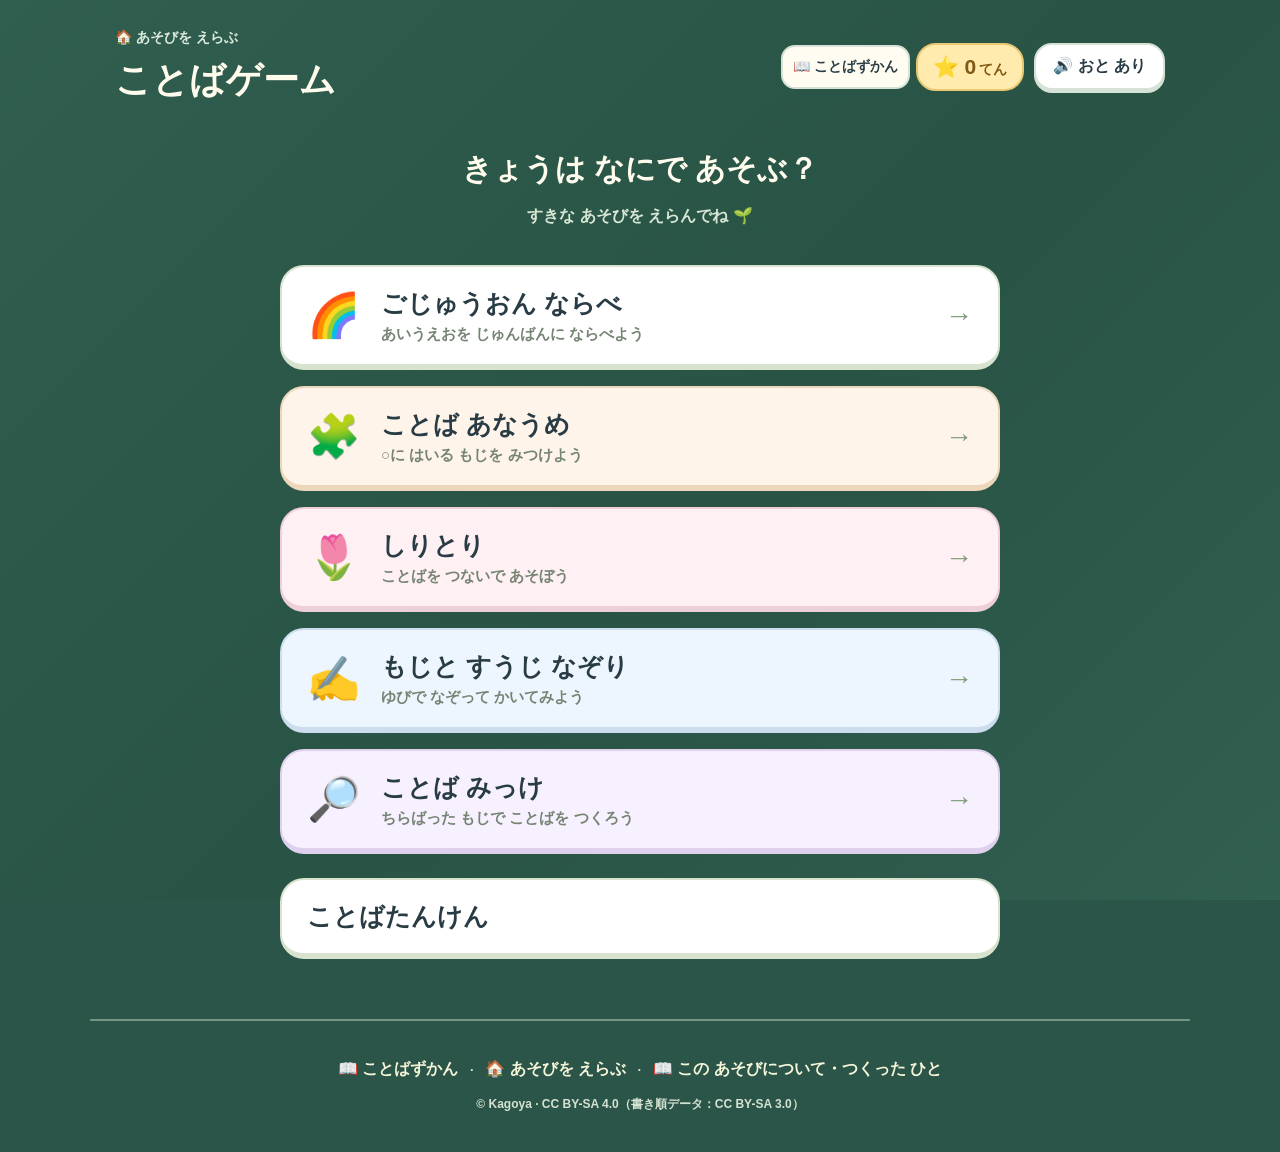
==== commit 80725c64: "Move wordbook button beside the header score" ====
--- a/index.html
+++ b/index.html
@@ -141,9 +141,15 @@
 #homeMenuSettings input{width:20px;height:20px;accent-color:#327e66}
 #homeMenuEmpty,#homeMenuEmpty a{color:#fffbed;text-align:center}
 .game-nav.no-visible-games{display:none}
+
+.score-wordbook{display:flex;align-items:center;gap:6px;white-space:nowrap}
+.wordbook-button{display:inline-flex;align-items:center;justify-content:center;min-height:44px;padding:6px 10px;border:2px solid #d7e2d7;border-radius:14px;background:#fffdf2;color:#293c45;text-decoration:none;font-size:14px;touch-action:manipulation}
+.wordbook-button:focus-visible{outline:4px solid #ea751a;outline-offset:3px}
+@media(max-width:640px){body>header{flex-wrap:wrap}.header-controls{flex-wrap:wrap}.wordbook-button{font-size:12px;padding:4px 7px}}
+@media(max-width:480px){body>header>.header-controls{width:100%;justify-content:flex-end}}
 </style>
-<canvas id="homeStars" hidden aria-hidden="true"></canvas><header><div><a class="brand brand-home" id="brandHome" href="#home">🏠 あそびを えらぶ</a><h1>ことばゲーム</h1><p class="current-game-title" id="currentGameTitle" hidden></p></div><div class="header-controls"><span class="total-score" id="totalScore" role="status" aria-live="polite">⭐ 0てん</span><button class="soft" id="sound" aria-pressed="true">🔊 おと あり</button></div></header><p class="score-save-note" id="scoreSaveNote" hidden role="status">この ぶらうざでは てんすうを ほぞんできないよ</p>
-<nav class="game-nav" id="gameNav" aria-label="あそびを えらぶ"><a href="#junban" id="navRow">🌈 ごじゅうおん ならべ</a><a href="#anaume" id="navFill">🧩 ことば あなうめ</a><a href="#shiritori" id="navShiri">🌷 しりとり</a><a href="#nazori" id="navTrace">✍️ もじと すうじ なぞり</a><a href="#mitsuke" id="navFind">🔎 ことば みっけ</a></nav><main id="homePage" hidden><section class="home-intro"><h2>きょうは なにで あそぶ？</h2><p>すきな あそびを えらんでね 🌱</p></section><div class="home-menu"><a class="home-choice" href="#junban"><span class="home-icon" aria-hidden="true">🌈</span><span class="home-copy"><strong>ごじゅうおん ならべ</strong><small>あいうえおを じゅんばんに ならべよう</small></span><span class="home-arrow" aria-hidden="true">→</span></a><a class="home-choice" href="#anaume"><span class="home-icon" aria-hidden="true">🧩</span><span class="home-copy"><strong>ことば あなうめ</strong><small>○に はいる もじを みつけよう</small></span><span class="home-arrow" aria-hidden="true">→</span></a><a class="home-choice" href="#shiritori"><span class="home-icon" aria-hidden="true">🌷</span><span class="home-copy"><strong>しりとり</strong><small>ことばを つないで あそぼう</small></span><span class="home-arrow" aria-hidden="true">→</span></a><a class="home-choice" href="#nazori"><span class="home-icon" aria-hidden="true">✍️</span><span class="home-copy"><strong>もじと すうじ なぞり</strong><small>ゆびで なぞって かいてみよう</small></span><span class="home-arrow" aria-hidden="true">→</span></a><a class="home-choice" href="#mitsuke"><span class="home-icon" aria-hidden="true">🔎</span><span class="home-copy"><strong>ことば みっけ</strong><small>ちらばった もじで ことばを つくろう</small></span><span class="home-arrow" aria-hidden="true">→</span></a></div><section class="home-menu" style="margin-top:24px"><a class="home-choice" href="#tanken-list"><span class="home-copy"><strong>ことばたんけん</strong></span></a></section><section class="home-menu" style="margin-top:12px"><a class="home-choice" href="./wordbook.html"><span class="home-icon" aria-hidden="true">📖</span><span class="home-copy"><strong>ことばずかん</strong><small>あつめた ことばを みよう</small></span><span class="home-arrow" aria-hidden="true">→</span></a></section><p id="homeMenuEmpty" hidden>ひょうじする あそびが ありません。<a href="#about">この あそびについて</a>で えらべます。</p></main><main id="tankenList" hidden><section class="home-intro"><h2>ことばたんけん</h2><p>すきな ばめんを えらんでね</p></section><section class="home-menu" aria-label="ことばたんけん"><a class="home-choice" href="#tanken"><span class="home-icon" aria-hidden="true">🎒</span><span class="home-copy"><strong>がっこうの したく</strong><small>きいて、えらんで、うごかそう</small></span><span class="home-arrow" aria-hidden="true">→</span></a><a class="home-choice" href="#tanken-kitchen"><span class="home-icon" aria-hidden="true">🥄</span><span class="home-copy"><strong>ごはんの じかん</strong><small>ごはんや おやつの したくを しよう</small></span><span class="home-arrow" aria-hidden="true">→</span></a><a class="home-choice" href="#tanken-home"><span class="home-icon" aria-hidden="true">🧼</span><span class="home-copy"><strong>おうちの したく</strong><small>てを あらって、おもちゃを かたづけよう</small></span><span class="home-arrow" aria-hidden="true">→</span></a><a class="home-choice" href="#tanken-town"><span class="home-icon" aria-hidden="true">🚌</span><span class="home-copy"><strong>まちへ おでかけ</strong><small>のりものや しんごうを さがそう</small></span><span class="home-arrow" aria-hidden="true">→</span></a><a class="home-choice" href="./sound.html"><span class="home-icon" aria-hidden="true">🔊</span><span class="home-copy"><strong>おととことば</strong><small>え と ことばを そろえよう</small></span><span class="home-arrow" aria-hidden="true">→</span></a></section></main><main id="tankenPage" hidden><template id="tankenSource">&lt;!doctype html&gt;
+<canvas id="homeStars" hidden aria-hidden="true"></canvas><header><div><a class="brand brand-home" id="brandHome" href="#home">🏠 あそびを えらぶ</a><h1>ことばゲーム</h1><p class="current-game-title" id="currentGameTitle" hidden></p></div><div class="header-controls"><span class="score-wordbook"><a class="wordbook-button" href="./wordbook.html">📖 ことばずかん</a><span class="total-score" id="totalScore" role="status" aria-live="polite">⭐ 0てん</span></span><button class="soft" id="sound" aria-pressed="true">🔊 おと あり</button></div></header><p class="score-save-note" id="scoreSaveNote" hidden role="status">この ぶらうざでは てんすうを ほぞんできないよ</p>
+<nav class="game-nav" id="gameNav" aria-label="あそびを えらぶ"><a href="#junban" id="navRow">🌈 ごじゅうおん ならべ</a><a href="#anaume" id="navFill">🧩 ことば あなうめ</a><a href="#shiritori" id="navShiri">🌷 しりとり</a><a href="#nazori" id="navTrace">✍️ もじと すうじ なぞり</a><a href="#mitsuke" id="navFind">🔎 ことば みっけ</a></nav><main id="homePage" hidden><section class="home-intro"><h2>きょうは なにで あそぶ？</h2><p>すきな あそびを えらんでね 🌱</p></section><div class="home-menu"><a class="home-choice" href="#junban"><span class="home-icon" aria-hidden="true">🌈</span><span class="home-copy"><strong>ごじゅうおん ならべ</strong><small>あいうえおを じゅんばんに ならべよう</small></span><span class="home-arrow" aria-hidden="true">→</span></a><a class="home-choice" href="#anaume"><span class="home-icon" aria-hidden="true">🧩</span><span class="home-copy"><strong>ことば あなうめ</strong><small>○に はいる もじを みつけよう</small></span><span class="home-arrow" aria-hidden="true">→</span></a><a class="home-choice" href="#shiritori"><span class="home-icon" aria-hidden="true">🌷</span><span class="home-copy"><strong>しりとり</strong><small>ことばを つないで あそぼう</small></span><span class="home-arrow" aria-hidden="true">→</span></a><a class="home-choice" href="#nazori"><span class="home-icon" aria-hidden="true">✍️</span><span class="home-copy"><strong>もじと すうじ なぞり</strong><small>ゆびで なぞって かいてみよう</small></span><span class="home-arrow" aria-hidden="true">→</span></a><a class="home-choice" href="#mitsuke"><span class="home-icon" aria-hidden="true">🔎</span><span class="home-copy"><strong>ことば みっけ</strong><small>ちらばった もじで ことばを つくろう</small></span><span class="home-arrow" aria-hidden="true">→</span></a></div><section class="home-menu" style="margin-top:24px"><a class="home-choice" href="#tanken-list"><span class="home-copy"><strong>ことばたんけん</strong></span></a></section><p id="homeMenuEmpty" hidden>ひょうじする あそびが ありません。<a href="#about">この あそびについて</a>で えらべます。</p></main><main id="tankenList" hidden><section class="home-intro"><h2>ことばたんけん</h2><p>すきな ばめんを えらんでね</p></section><section class="home-menu" aria-label="ことばたんけん"><a class="home-choice" href="#tanken"><span class="home-icon" aria-hidden="true">🎒</span><span class="home-copy"><strong>がっこうの したく</strong><small>きいて、えらんで、うごかそう</small></span><span class="home-arrow" aria-hidden="true">→</span></a><a class="home-choice" href="#tanken-kitchen"><span class="home-icon" aria-hidden="true">🥄</span><span class="home-copy"><strong>ごはんの じかん</strong><small>ごはんや おやつの したくを しよう</small></span><span class="home-arrow" aria-hidden="true">→</span></a><a class="home-choice" href="#tanken-home"><span class="home-icon" aria-hidden="true">🧼</span><span class="home-copy"><strong>おうちの したく</strong><small>てを あらって、おもちゃを かたづけよう</small></span><span class="home-arrow" aria-hidden="true">→</span></a><a class="home-choice" href="#tanken-town"><span class="home-icon" aria-hidden="true">🚌</span><span class="home-copy"><strong>まちへ おでかけ</strong><small>のりものや しんごうを さがそう</small></span><span class="home-arrow" aria-hidden="true">→</span></a><a class="home-choice" href="./sound.html"><span class="home-icon" aria-hidden="true">🔊</span><span class="home-copy"><strong>おととことば</strong><small>え と ことばを そろえよう</small></span><span class="home-arrow" aria-hidden="true">→</span></a></section></main><main id="tankenPage" hidden><template id="tankenSource">&lt;!doctype html&gt;
 &lt;html lang=&quot;ja&quot;&gt;
 &lt;meta charset=&quot;utf-8&quot;&gt;
 &lt;meta name=&quot;viewport&quot; content=&quot;width=device-width,initial-scale=1&quot;&gt;
